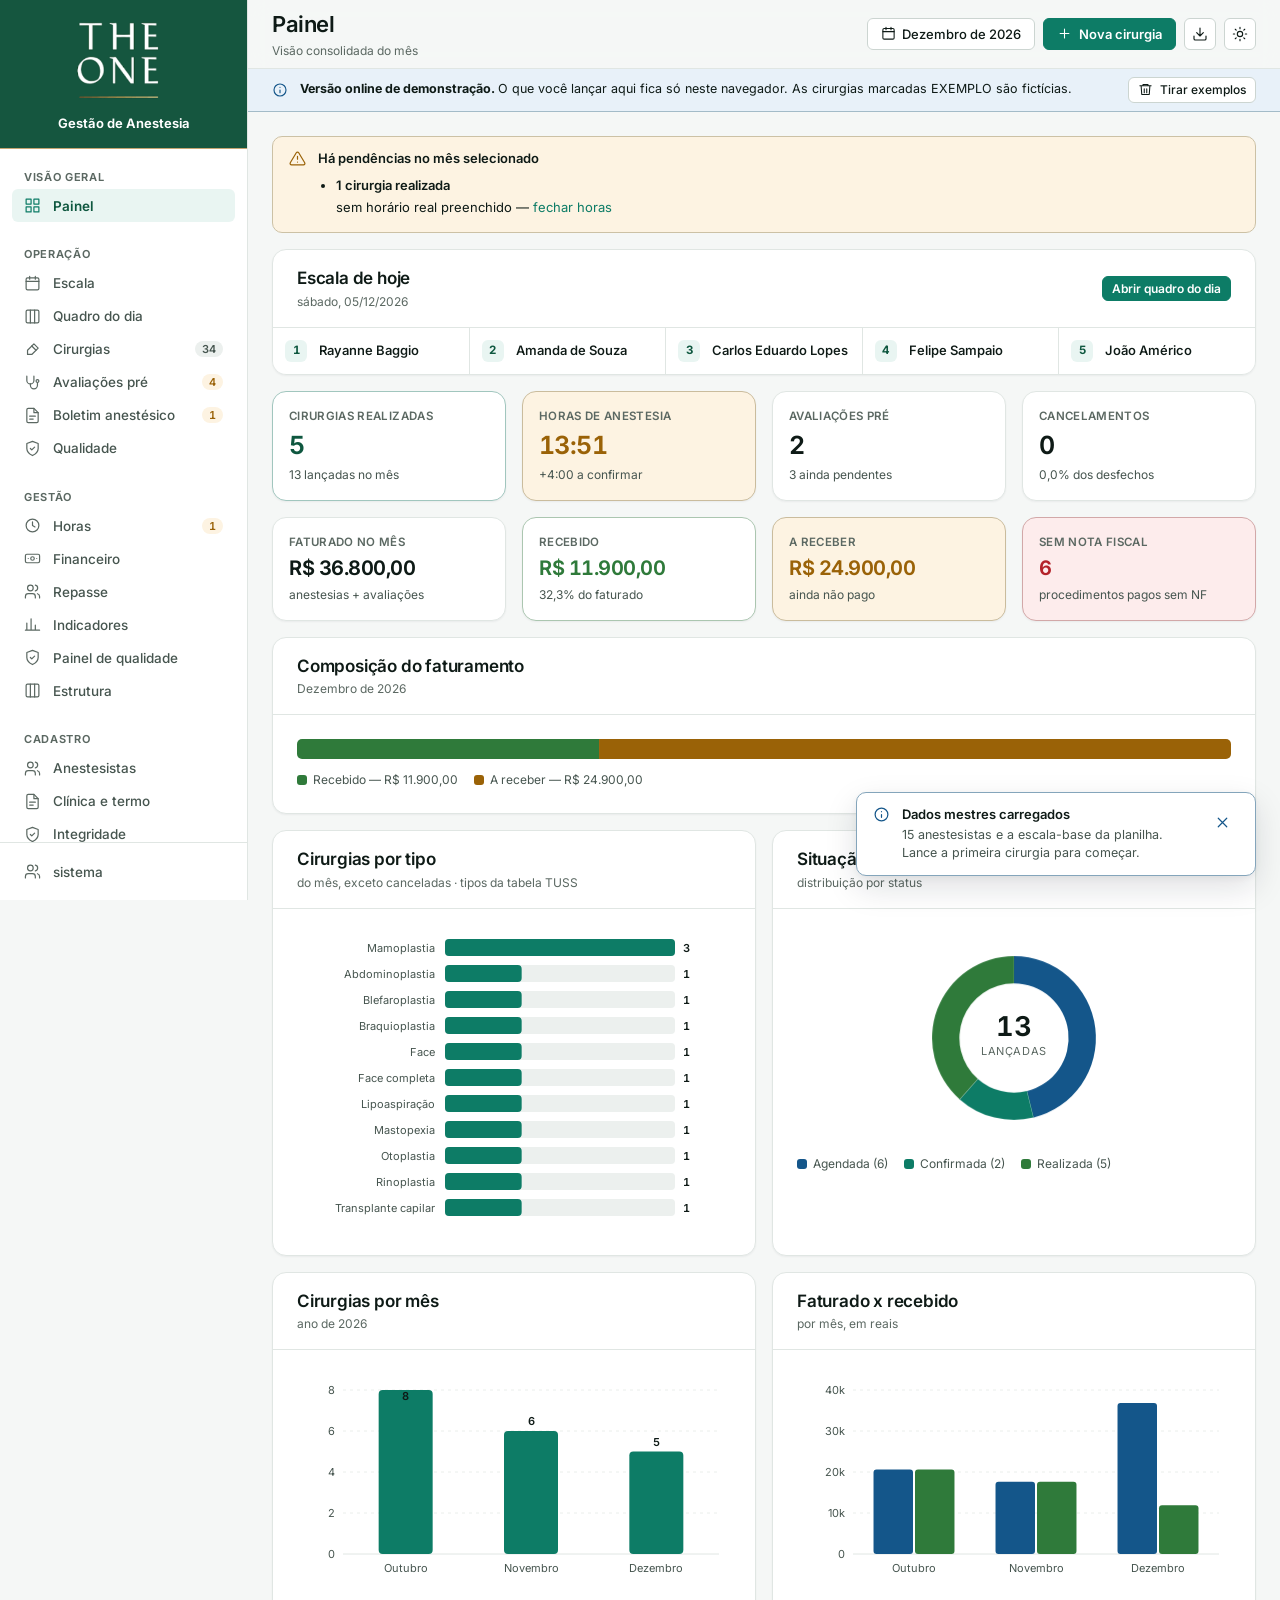
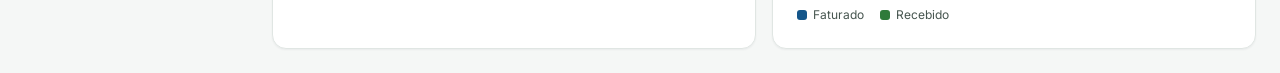
==== index.html @ fd3aeb2e "Sistema de Gestão e Escala de Anestesia Escala e rodízio, cirurgias, avaliações pré-anestésicas, bol" ====
<!DOCTYPE html>
<html lang="pt-BR">
<head>
<meta charset="utf-8">
<meta name="viewport" content="width=device-width, initial-scale=1">
</head>
<body>
<title>Gestão de Anestesia</title>
<meta name="description" content="Escala, cirurgias, avaliações pré-anestésicas e produção do grupo de anestesistas.">
<meta name="referrer" content="no-referrer">
<link rel="icon" href="[data-uri]">
<style>
/* ==========================================================================
   Sistema de Gestão e Escala de Anestesia — folha de estilo única
   --------------------------------------------------------------------------
   Organização:
     1. Tokens (cores, espaço, tipografia) — claro e escuro
     2. Reset e base
     3. Layout (casca, barra lateral, topo, conteúdo)
     4. Componentes (botão, campo, cartão, tabela, selo, modal, aviso)
     5. Blocos de tela (KPI, gráficos, escala, pendências)
     6. Utilitários e responsivo
   ========================================================================== */

/* ============================== 0. FONTE =============================== */

/* Inter variável (OFL), só o subconjunto latino: acentos do português cabem.
   Hospedada em public/fonts para funcionar offline, como o resto do sistema. */
@font-face {
  font-family: "Inter";
  src: url([data-uri]) format("woff2");
  font-weight: 100 900;
  font-style: normal;
  font-display: swap;
  unicode-range: U+0000-00FF, U+0131, U+0152-0153, U+02BB-02BC, U+02C6, U+02DA, U+02DC,
    U+2000-206F, U+2074, U+20AC, U+2122, U+2191, U+2193, U+2212, U+2215, U+FEFF, U+FFFD;
}
/* Reserva com as métricas da Inter: a troca de fonte não desloca o layout. */
@font-face {
  font-family: "Inter Reserva";
  src: local("Arial");
  size-adjust: 107.4%;
  ascent-override: 90.2%;
  descent-override: 22.5%;
  line-gap-override: 0%;
}

/* ============================== 1. TOKENS ============================== */

:root {
  /* Superfícies */
  --fundo:            #f5f7f6;
  --fundo-alt:        #ecf0ee;
  --superficie:       #ffffff;
  --superficie-2:     #f9fbfa;
  --superficie-alta:  #ffffff;

  /* Traços */
  --borda:            #e0e6e3;
  --borda-forte:      #ccd5d1;

  /* Texto */
  --texto:            #0e1a16;
  --texto-medio:      #46554f;
  --texto-suave:      #5b6862; /* AA (4.5:1+) contra fundo, superfície e selo — #79838f ficava em 3.4–3.9:1 */

  /* Acento — esmeralda do THE ONE (#0d7c66), com o verde-hospital (#15563f) e o ouro
     (#c4a572) reservados à marca. Neutros levemente esverdeados. */
  --acento:           #0d7c66;
  --acento-forte:     #0e573f;
  --acento-suave:     #e9f5f2;
  --acento-contraste: #ffffff;

  /* Marca: só assinatura da instituição, nunca ação nem estado */
  --marca:            #15563f;
  --marca-fundo:      #15563f;
  --ouro:             #c4a572;

  /* Borda de campo: 3:1 contra a superfície (WCAG 1.4.11) */
  --borda-campo:      #7d8b85;

  /* Semânticos */
  --ok:               #2f7a3a;
  --ok-suave:         #e6f4e8;
  --alerta:           #9a6207;
  --alerta-suave:     #fdf3e2;
  --perigo:           #b4232a;
  --perigo-suave:     #fdecec;
  --info:             #14568a;
  --info-suave:       #e8f1f9;
  --neutro:           #566560;
  --neutro-suave:     #ecf0ee;

  /* Série de gráficos — ordem de uso */
  --s1: #0d7c66;  --s2: #14568a;  --s3: #9a6207;  --s4: #7a3d8f;
  --s5: #2f7a3a;  --s6: #b4232a;  --s7: #2b6ca3;  --s8: #866118;

  /* Véu atrás de modal e gaveta */
  --veu:              rgba(10, 14, 19, .5);

  /* Papel de assinatura: fixo nos dois temas, é o suporte da tinta */
  --papel:            #ffffff;
  --papel-traco:      #9aa6b2;
  --papel-texto:      #6b7682;
  --papel-tinta:      #0b2a59;   /* a tinta da assinatura (a mesma do quadro de assinar) */

  /* Escala de texto compacto (rótulos, tabelas, notas) */
  --t-1: 11.5px;  --t-2: 12px;  --t-3: 12.5px;  --t-4: 13px;

  /* Espaço */
  --e1: 4px;  --e2: 8px;  --e3: 12px;  --e4: 16px;
  --e5: 24px; --e6: 32px; --e7: 48px;

  /* Raio */
  --r1: 6px;  --r2: 10px;  --r3: 14px;  --r4: 20px;

  /* Elevação — discreta; a hierarquia vem do traço, não da sombra */
  --sombra-1: 0 1px 2px rgba(16, 24, 40, .05);
  --sombra-2: 0 2px 8px rgba(16, 24, 40, .07), 0 1px 2px rgba(16, 24, 40, .04);
  --sombra-3: 0 12px 32px rgba(16, 24, 40, .13), 0 2px 8px rgba(16, 24, 40, .06);

  /* Tipografia */
  --fonte: "Inter", "Inter Reserva", "Segoe UI Variable", "Segoe UI", system-ui, -apple-system, sans-serif;
  --fonte-num: "Inter", "Inter Reserva", "Segoe UI", system-ui, sans-serif;

  --lateral: 248px;
  --topo: 60px;

  /* Movimento — um só ritmo para o sistema inteiro.
     Saída sempre mais rápida que entrada (some tem de sumir na hora). */
  --dur-micro: 100ms;   /* feedback de toque/clique */
  --dur-rapido: 160ms;  /* saída de modal, torrada, hover */
  --dur-base: 220ms;    /* entrada padrão de cartão, linha, gráfico */
  --dur-lento: 480ms;   /* contagem de número, sequência mais longa */
  --facil-sai: cubic-bezier(.4, 0, 1, 1);     /* acelera pra sair — direto ao ponto */
  --facil-entra: cubic-bezier(.16, 1, .3, 1); /* desacelera chegando — sem solavanco */
}

/* Escuro: pelo sistema operacional, salvo escolha explícita de claro — a do
   próprio sistema (data-tema) ou a de quem hospeda a página (data-theme). */
@media (prefers-color-scheme: dark) {
  :root:not([data-tema="claro"]):not([data-theme="light"]) {
    color-scheme: dark;
    --fundo:            #0a0f0e;
    --fundo-alt:        #0e1513;
    --superficie:       #111a17;
    --superficie-2:     #0e1613;
    --superficie-alta:  #17221e;

    --borda:            #22322d;
    --borda-forte:      #324540;

    --texto:            #e6eeea;
    --texto-medio:      #a5b5ae;
    --texto-suave:      #7a8b84;

    --acento:           #34b394;
    --acento-forte:     #4cc9ad;
    --acento-suave:     #0f2a24;
    --acento-contraste: #04201a;
    --marca:            #8fd3bf;
    --marca-fundo:      #15563f;
    --borda-campo:      #5d6f68;

    --ok:               #5cb86a;   --ok-suave:     #0f2414;
    --alerta:           #d69b3c;   --alerta-suave: #261c0b;
    --perigo:           #e8656c;   --perigo-suave: #2a1214;
    --info:             #5aa3de;   --info-suave:   #0d1e2c;
    --neutro:           #8fa09a;   --neutro-suave: #17211d;

    --s1: #34b394;  --s2: #5aa3de;  --s3: #d69b3c;  --s4: #b183cc;
    --s5: #5cb86a;  --s6: #e8656c;  --s7: #7cb8e8;  --s8: #c2a24e;

    --sombra-1: 0 1px 2px rgba(0, 0, 0, .3);
    --sombra-2: 0 2px 8px rgba(0, 0, 0, .35), 0 1px 2px rgba(0, 0, 0, .25);
    --sombra-3: 0 14px 36px rgba(0, 0, 0, .5), 0 2px 8px rgba(0, 0, 0, .3);
  }
}

:root[data-tema="escuro"],
:root[data-theme="dark"]:not([data-tema="claro"]) {
  color-scheme: dark;
  --fundo:            #0a0f0e;
  --fundo-alt:        #0e1513;
  --superficie:       #111a17;
  --superficie-2:     #0e1613;
  --superficie-alta:  #17221e;

  --borda:            #22322d;
  --borda-forte:      #324540;

  --texto:            #e6eeea;
  --texto-medio:      #a5b5ae;
  --texto-suave:      #7a8b84;

  --acento:           #34b394;
  --acento-forte:     #4cc9ad;
  --acento-suave:     #0f2a24;
  --acento-contraste: #04201a;
  --marca:            #8fd3bf;
    --marca-fundo:      #15563f;
  --borda-campo:      #5d6f68;

  --ok:               #5cb86a;   --ok-suave:     #0f2414;
  --alerta:           #d69b3c;   --alerta-suave: #261c0b;
  --perigo:           #e8656c;   --perigo-suave: #2a1214;
  --info:             #5aa3de;   --info-suave:   #0d1e2c;
  --neutro:           #8fa09a;   --neutro-suave: #17211d;

  --s1: #34b394;  --s2: #5aa3de;  --s3: #d69b3c;  --s4: #b183cc;
  --s5: #5cb86a;  --s6: #e8656c;  --s7: #7cb8e8;  --s8: #c2a24e;

  --sombra-1: 0 1px 2px rgba(0, 0, 0, .3);
  --sombra-2: 0 2px 8px rgba(0, 0, 0, .35), 0 1px 2px rgba(0, 0, 0, .25);
  --sombra-3: 0 14px 36px rgba(0, 0, 0, .5), 0 2px 8px rgba(0, 0, 0, .3);
}

/* ============================ 2. RESET E BASE ========================== */

*, *::before, *::after { box-sizing: border-box; }

html { -webkit-text-size-adjust: 100%; }

body {
  margin: 0;
  background: var(--fundo);
  color: var(--texto);
  font-family: var(--fonte);
  font-size: 14px;
  line-height: 1.5;
  -webkit-font-smoothing: antialiased;
  text-rendering: optimizeLegibility;
  font-optical-sizing: auto;
}

h1, h2, h3, h4 { margin: 0; font-weight: 600; letter-spacing: -.012em; }
h1 { font-size: 22px; letter-spacing: -.018em; text-wrap: balance; }
h2 { font-size: 17px; text-wrap: balance; }
h3 { font-size: 15px; }
h4 { font-size: var(--t-4); }

p { margin: 0 0 var(--e3); text-wrap: pretty; }
a { color: var(--acento); text-decoration: none; }
a:hover { text-decoration: underline; }

img, svg { max-width: 100%; }

/* Números sempre alinhados: dado financeiro em coluna tem de bater o olho */
.num, td.num, th.num, .kpi-valor, .tabela td.num {
  font-variant-numeric: tabular-nums;
  font-feature-settings: "tnum" 1;
}

::selection { background: var(--acento-suave); color: var(--texto); }

:focus-visible {
  outline: 2px solid var(--acento);
  outline-offset: 2px;
  border-radius: var(--r1);
}

/* Barra de rolagem discreta */
* { scrollbar-width: thin; scrollbar-color: var(--borda-forte) transparent; }
*::-webkit-scrollbar { width: 10px; height: 10px; }
*::-webkit-scrollbar-track { background: transparent; }
*::-webkit-scrollbar-thumb {
  background: var(--borda-forte); border-radius: 6px;
  border: 3px solid transparent; background-clip: content-box;
}
*::-webkit-scrollbar-thumb:hover { background: var(--texto-suave); background-clip: content-box; }

/* ============================== 3. LAYOUT ============================== */

.casca { display: flex; min-height: 100vh; }

/* ---- Barra lateral ---- */
.lateral {
  width: var(--lateral);
  flex: 0 0 var(--lateral);
  background: var(--superficie);
  border-right: 1px solid var(--borda);
  display: flex; flex-direction: column;
  position: sticky; top: 0; height: 100vh;
  z-index: 30;
}

/* O topo da barra lateral é um bloco só, todo no verde-hospital (#15563f, o
   mesmo do fundo do logotipo, então não há emenda): logo e nome do sistema,
   com o fio dourado embaixo. */
.marca {
  background: var(--marca-fundo);
  border-bottom: 1px solid var(--ouro);
}
.marca-bloco {
  background: var(--marca-fundo);
  display: grid; place-items: center;
  padding: var(--e3) var(--e4);
}
.marca .marca-bloco { padding-bottom: var(--e2); }
.marca-logo { display: block; height: 96px; width: auto; }
.marca-texto { min-width: 0; padding: 0 var(--e5) var(--e4); text-align: center; }
.marca-titulo {
  color: #ffffff;
  font-size: var(--t-4); font-weight: 650; line-height: 1.2;
  white-space: nowrap; overflow: hidden; text-overflow: ellipsis;
}

.nav { flex: 1; overflow-y: auto; padding: var(--e3) var(--e3) var(--e5); }
.nav-grupo { margin-top: var(--e4); }
.nav-grupo:first-child { margin-top: 0; }
.nav-rotulo {
  font-size: 11px; font-weight: 650; letter-spacing: .06em;
  text-transform: uppercase; color: var(--texto-suave);
  padding: var(--e2) var(--e3) var(--e1);
}

.nav-item {
  display: flex; align-items: center; gap: var(--e3);
  padding: 8px var(--e3);
  border-radius: var(--r1);
  color: var(--texto-medio);
  font-size: 13.5px; font-weight: 500;
  cursor: pointer; border: 0; background: none; width: 100%;
  text-align: left; font-family: inherit;
  transition: background var(--dur-rapido), color var(--dur-rapido);
}
.nav-item:hover { background: var(--fundo-alt); color: var(--texto); }
.nav-item[aria-current="page"] {
  background: var(--acento-suave); color: var(--acento-forte); font-weight: 600;
}
.nav-item[aria-current="page"] .nav-icone { color: var(--acento); }
.nav-icone { width: 17px; height: 17px; flex: 0 0 17px; color: var(--texto-suave); transition: color var(--dur-rapido), transform var(--dur-rapido) var(--facil-entra); }
.nav-item:hover .nav-icone { color: var(--texto-medio); }
.nav-conta {
  margin-left: auto;
  font-size: 11px; font-variant-numeric: tabular-nums;
  background: var(--neutro-suave); color: var(--texto-medio);
  padding: 1px 7px; border-radius: 999px; font-weight: 600;
}
.nav-item[aria-current="page"] .nav-conta { background: var(--superficie); color: var(--acento-forte); }
.nav-conta.destaque { background: var(--alerta-suave); color: var(--alerta); }

.lateral-pe { border-top: 1px solid var(--borda); padding: var(--e3); }

/* ---- Área principal ---- */
.principal { flex: 1; min-width: 0; display: flex; flex-direction: column; }

.topo {
  position: sticky; top: env(safe-area-inset-top, 0px); z-index: 20;   /* abaixo do entalhe do celular */
  min-height: var(--topo);
  display: flex; align-items: center; gap: var(--e4);
  padding: var(--e2) var(--e5);
  background: color-mix(in srgb, var(--fundo) 88%, transparent);
  backdrop-filter: saturate(150%) blur(10px);
  border-bottom: 1px solid var(--borda);
}
@supports not (backdrop-filter: blur(1px)) { .topo { background: var(--fundo); } }

.topo-titulo { min-width: 0; flex: 1; }
.topo-titulo h1 { white-space: nowrap; overflow: hidden; text-overflow: ellipsis; }
.topo-titulo .sub { font-size: var(--t-2); color: var(--texto-suave); margin-top: 1px; }

.topo-acoes { display: flex; align-items: center; gap: var(--e2); flex-wrap: wrap; }

.conteudo { padding: var(--e5); max-width: 1500px; width: 100%; }
.vista { display: none; }
.vista.ativa { display: block; }
/* Sem View Transitions, a troca de tela ainda ganha uma entrada curta. Redesenho
   por edição ou busca não anima: só a troca de tela. */
.vista.entrando { animation: surgir var(--dur-base) var(--facil-entra); }

@keyframes surgir { from { opacity: 0; transform: translateY(6px); } to { opacity: 1; transform: none; } }

/* Continuidade entre telas (View Transitions). Só o conteúdo troca; barra
   lateral e topo ficam parados. Sem suporte ou com movimento reduzido, o JS
   nem inicia a transição. */
.conteudo { view-transition-name: conteudo; }
::view-transition-group(root), ::view-transition-old(root), ::view-transition-new(root) { animation: none; }
::view-transition-old(conteudo) { animation: vt-sai var(--dur-rapido) var(--facil-sai) both; }
::view-transition-new(conteudo) { animation: vt-entra var(--dur-base) var(--facil-entra) both; }
@keyframes vt-sai { to { opacity: 0; } }
@keyframes vt-entra { from { opacity: 0; transform: translateY(6px); } }

/* Desliga toda animação/transição do sistema de uma vez só — mantém a
   duração em vez de zerá-la porque JS que espera "animationend"/
   "transitionend" (fechar modal, torrada) precisa que o evento dispare. */
@media (prefers-reduced-motion: reduce) {
  *, *::before, *::after {
    animation-duration: .001ms !important;
    animation-iteration-count: 1 !important;
    transition-duration: .001ms !important;
    scroll-behavior: auto !important;
  }
}

/* =========================== 4. COMPONENTES ============================ */

/* ---- Botões ---- */
.btn {
  display: inline-flex; align-items: center; justify-content: center; gap: 7px;
  padding: 7px 13px;
  border-radius: var(--r1);
  border: 1px solid var(--borda-forte);
  background: var(--superficie);
  color: var(--texto);
  font: 500 13px/1.3 var(--fonte);
  cursor: pointer; white-space: nowrap;
  transition: background var(--dur-micro), border-color var(--dur-micro),
    transform var(--dur-micro) var(--facil-sai), box-shadow var(--dur-micro);
}
.btn:hover { background: var(--fundo-alt); border-color: var(--texto-suave); }
.btn:active { transform: scale(.97); transition-duration: 60ms; }
.btn:disabled { opacity: .5; cursor: not-allowed; }
.btn:disabled:active { transform: none; }
.btn svg { width: 15px; height: 15px; }

.btn-primario {
  background: var(--acento); border-color: var(--acento); color: var(--acento-contraste);
  font-weight: 600;
}
.btn-primario:hover {
  background: var(--acento-forte); border-color: var(--acento-forte);
}

.btn-perigo { color: var(--perigo); border-color: color-mix(in srgb, var(--perigo) 35%, var(--borda)); }
.btn-perigo:hover { background: var(--perigo-suave); border-color: var(--perigo); }

.btn-plano { border-color: transparent; background: none; color: var(--texto-medio); }
.btn-plano:hover { background: var(--fundo-alt); border-color: transparent; color: var(--texto); }

.btn-pq { padding: 4px 9px; font-size: var(--t-2); }
.btn-icone { padding: 7px; }
.btn-icone svg { width: 16px; height: 16px; }

/* ---- Campos ---- */
.campo { display: flex; flex-direction: column; gap: 5px; min-width: 0; }
.campo > label {
  font-size: var(--t-2); font-weight: 550; color: var(--texto-medio);
  display: flex; align-items: center; gap: 5px;
}
.campo .obrigatorio { color: var(--perigo); }
.campo .dica { font-size: var(--t-1); color: var(--texto-suave); }

.entrada, select.entrada, textarea.entrada {
  width: 100%;
  padding: 7px 10px;
  border: 1px solid var(--borda-campo);
  border-radius: var(--r1);
  background: var(--superficie);
  color: var(--texto);
  font: 400 13.5px/1.4 var(--fonte);
  transition: border-color .12s, box-shadow .12s;
  min-width: 0;
  text-overflow: ellipsis;   /* dica longa em campo estreito termina em "…", não cortada no meio da letra */
}
.entrada::placeholder { color: var(--texto-suave); }
.entrada:hover { border-color: var(--texto-medio); }
.entrada:focus {
  outline: none;
  border-color: var(--acento);
  box-shadow: 0 0 0 3px var(--acento-suave);
}
.entrada:disabled, .entrada[readonly] {
  background: var(--fundo-alt); color: var(--texto-medio); cursor: not-allowed;
}
textarea.entrada { resize: vertical; min-height: 64px; }

select.entrada {
  appearance: none;
  padding-right: 30px;
  background-image: url("data:image/svg+xml;charset=utf-8,%3Csvg xmlns='http://www.w3.org/2000/svg' viewBox='0 0 16 16' fill='none' stroke='%2379838f' stroke-width='1.6' stroke-linecap='round'%3E%3Cpath d='M4 6.5l4 3.5 4-3.5'/%3E%3C/svg%3E");
  background-repeat: no-repeat;
  background-position: right 9px center;
  background-size: 15px;
}

.campo.invalido .entrada { border-color: var(--perigo); }
.campo.invalido .entrada:focus { box-shadow: 0 0 0 3px var(--perigo-suave); }
.campo-erro { font-size: var(--t-1); color: var(--perigo); font-weight: 500; }

/* Campo calculado — a planilha pinta de verde; aqui o traço tracejado e o
   cadeado dizem "não digite aqui" sem precisar de legenda */
.entrada.calculado {
  background: var(--acento-suave);
  border-style: dashed;
  border-color: color-mix(in srgb, var(--acento) 35%, var(--borda));
  color: var(--texto-medio);
  font-weight: 500;
}

.campo-grupo { display: grid; grid-template-columns: repeat(2, minmax(0, 1fr)); gap: var(--e3); }
.campo-grupo-3 { display: grid; grid-template-columns: repeat(3, minmax(0, 1fr)); gap: var(--e3); }
.campo-largo { grid-column: 1 / -1; }

.busca { position: relative; }
.busca .entrada { padding-left: 32px; }
.busca svg {
  position: absolute; left: 10px; top: 50%; transform: translateY(-50%);
  width: 15px; height: 15px; color: var(--texto-suave); pointer-events: none;
}

/* ---- Cartões ---- */
.cartao {
  background: var(--superficie);
  border: 1px solid var(--borda);
  border-radius: var(--r3);
  box-shadow: var(--sombra-1);
  overflow: hidden;
}
.cartao + .cartao, .cartao + .grade, .grade + .cartao { margin-top: var(--e4); }

.cartao-topo {
  display: flex; align-items: center; gap: var(--e3);
  padding: var(--e4) var(--e5);
  border-bottom: 1px solid var(--borda);
}
.cartao-topo h2, .cartao-topo h3 { flex: 1; min-width: 0; }
.cartao-topo .sub { font-size: var(--t-2); color: var(--texto-suave); font-weight: 400; margin-top: 1px; }
.cartao-corpo { padding: var(--e5); }
.cartao-corpo.compacto { padding: var(--e4); }
.cartao-corpo.rente { padding: 0; }
.cartao-pe {
  padding: var(--e3) var(--e5);
  border-top: 1px solid var(--borda);
  background: var(--superficie-2);
  font-size: var(--t-2); color: var(--texto-medio);
  display: flex; align-items: center; gap: var(--e3); flex-wrap: wrap;
}

/* Dentro de pilha e grade quem espaça é o gap: a margem de irmão acima
   somava com ele (32px entre blocos) e, na grade, descia só o 2º cartão. */
.pilha > .cartao, .pilha > .grade, .grade > .cartao { margin-top: 0; }

.grade { display: grid; gap: var(--e4); }
.grade-2 { grid-template-columns: repeat(auto-fit, minmax(320px, 1fr)); }
.grade-3 { grid-template-columns: repeat(auto-fit, minmax(260px, 1fr)); }
.grade-4 { grid-template-columns: repeat(4, minmax(0, 1fr)); }
@media (max-width: 1180px) { .grade-4 { grid-template-columns: repeat(2, minmax(0, 1fr)); } }

/* ---- Tabelas ---- */
.tabela-envolve { overflow-x: auto; -webkit-overflow-scrolling: touch; }

.tabela { width: 100%; border-collapse: collapse; font-size: var(--t-4); }
.tabela th, .tabela td {
  padding: 9px var(--e3);
  text-align: left;
  border-bottom: 1px solid var(--borda);
  white-space: nowrap;
}
.tabela th {
  position: sticky; top: 0; z-index: 2;
  background: var(--superficie-2);
  font-size: 11px; font-weight: 650;
  letter-spacing: .04em; text-transform: uppercase;
  color: var(--texto-medio);
  border-bottom: 1px solid var(--borda-forte);
}
.tabela th.num, .tabela td.num { text-align: right; }
.tabela tbody tr {
  transition: background .1s;
  animation: linha-entra var(--dur-base) var(--facil-entra) both;
}
.tabela tbody tr:hover { background: var(--superficie-2); }
@keyframes linha-entra { from { opacity: 0; } to { opacity: 1; } }
.tabela tbody tr:last-child td { border-bottom: 0; }
.tabela tbody tr.selecionavel { cursor: pointer; }
.tabela td.envolve { white-space: normal; min-width: 180px; }
.tabela .acoes { text-align: right; }
.tabela .acoes .btn { opacity: .55; transition: opacity .12s; }
.tabela tr:hover .acoes .btn { opacity: 1; }
/* Sem hover (toque), a ação não pode ficar meio-apagada pra sempre. */
@media (hover: none) {
  .tabela .acoes .btn { opacity: 1; }
}

.tabela tfoot td {
  background: var(--superficie-2);
  font-weight: 650;
  border-top: 1px solid var(--borda-forte);
  border-bottom: 0;
}

.tabela .destaque-linha { background: var(--alerta-suave); }
.tabela .destaque-linha:hover { background: color-mix(in srgb, var(--alerta-suave) 80%, var(--texto)); }

.celula-principal { font-weight: 550; color: var(--texto); }
.celula-apoio { font-size: var(--t-1); color: var(--texto-suave); }
.mono {
  font-family: ui-monospace, SFMono-Regular, "SF Mono", Menlo, monospace;
  font-size: var(--t-2);
}

/* ---- Selos ---- */
.selo {
  display: inline-flex; align-items: center; gap: 4px;
  padding: 2px 8px; border-radius: 999px;
  font-size: var(--t-1); font-weight: 600; white-space: nowrap;
  background: var(--neutro-suave); color: var(--neutro);
}
.selo::before {
  content: ""; width: 5px; height: 5px; border-radius: 50%;
  background: currentColor; flex: 0 0 5px;
}
.selo.sem-ponto::before { display: none; }

.selo-agendada   { background: var(--info-suave);   color: var(--info); }
.selo-confirmada { background: var(--acento-suave); color: var(--acento-forte); }
.selo-realizada  { background: var(--ok-suave);     color: var(--ok); }
.selo-cancelada  { background: var(--perigo-suave); color: var(--perigo); }
.selo-remarcada  { background: var(--alerta-suave); color: var(--alerta); }
.selo-pendente   { background: var(--alerta-suave); color: var(--alerta); }
.selo-na         { background: var(--neutro-suave); color: var(--texto-suave); }
.selo-ok         { background: var(--ok-suave);     color: var(--ok); }
.selo-info       { background: var(--info-suave);   color: var(--info); }

.selo-pos {
  background: var(--acento-suave); color: var(--acento-forte);
  font-variant-numeric: tabular-nums; min-width: 22px; justify-content: center;
  padding: 2px 6px;
}
.selo-pos::before { display: none; }
.selo-fora { background: var(--alerta-suave); color: var(--alerta); font-weight: 550; }
.selo-fora::before { display: none; }

/* ---- Modal ---- */
.modal-fundo {
  position: fixed; inset: 0; z-index: 100;
  background: var(--veu);
  display: grid; place-items: center;
  padding: var(--e4);
  animation: aparecer var(--dur-rapido) var(--facil-entra);
}
.modal-fundo[hidden] { display: none !important; }
.modal-fundo.saindo {
  animation: aparecer var(--dur-rapido) var(--facil-sai) reverse forwards;
  pointer-events: none;
}
@keyframes aparecer { from { opacity: 0; } to { opacity: 1; } }

.modal {
  background: var(--superficie-alta);
  border: 1px solid var(--borda);
  border-radius: var(--r4);
  box-shadow: var(--sombra-3);
  width: 100%; max-width: 760px;
  max-height: calc(100vh - 2 * var(--e4));
  display: flex; flex-direction: column;
  animation: subir var(--dur-base) var(--facil-entra);
}
.modal.estreito { max-width: 460px; }
.modal.largo { max-width: 1040px; }
.modal-fundo.saindo .modal {
  animation: subir var(--dur-rapido) var(--facil-sai) reverse forwards;
}
/* O JS põe transform-origin no ponto do gatilho: o modal cresce de onde se clicou. */
@keyframes subir { from { opacity: 0; transform: scale(.94); } to { opacity: 1; transform: none; } }

.modal-topo {
  display: flex; align-items: flex-start; gap: var(--e3);
  padding: var(--e5) var(--e5) var(--e4);
  border-bottom: 1px solid var(--borda);
}
.modal-topo h2 { flex: 1; min-width: 0; }
.modal-topo .sub { font-size: var(--t-3); color: var(--texto-suave); margin-top: 2px; font-weight: 400; }
.modal-corpo { padding: var(--e5); overflow-y: auto; flex: 1; }
.modal-pe {
  display: flex; align-items: center; gap: var(--e2);
  padding: var(--e4) var(--e5);
  border-top: 1px solid var(--borda);
  background: var(--superficie-2);
}
.modal-pe .espaco { flex: 1; }

.secao-form { margin-bottom: var(--e5); }
.secao-form:last-child { margin-bottom: 0; }
.secao-form > h4 {
  font-size: 11px; font-weight: 650; letter-spacing: .07em; text-transform: uppercase;
  color: var(--texto-suave);
  padding-bottom: var(--e2); margin-bottom: var(--e3);
  border-bottom: 1px solid var(--borda);
}

/* ---- Avisos em linha ---- */
.aviso {
  display: flex; gap: var(--e3);
  padding: var(--e3) var(--e4);
  border-radius: var(--r2);
  border: 1px solid var(--borda);
  background: var(--superficie-2);
  font-size: var(--t-4);
  margin-bottom: var(--e4);
}
.aviso:last-child { margin-bottom: 0; }
.aviso svg { width: 17px; height: 17px; flex: 0 0 17px; margin-top: 1px; }
.aviso-corpo { min-width: 0; flex: 1; }
.aviso-corpo strong { display: block; margin-bottom: 2px; font-weight: 600; }
.aviso ul { margin: var(--e2) 0 0; padding-left: 18px; }
.aviso li { margin-bottom: 3px; }

.aviso-atencao { background: var(--alerta-suave); border-color: color-mix(in srgb, var(--alerta) 28%, var(--borda)); }
.aviso-atencao svg { color: var(--alerta); }
.aviso-erro { background: var(--perigo-suave); border-color: color-mix(in srgb, var(--perigo) 28%, var(--borda)); }
.aviso-erro svg { color: var(--perigo); }
.aviso-ok { background: var(--ok-suave); border-color: color-mix(in srgb, var(--ok) 28%, var(--borda)); }
.aviso-ok svg { color: var(--ok); }
.aviso-info { background: var(--info-suave); border-color: color-mix(in srgb, var(--info) 28%, var(--borda)); }
.aviso-info svg { color: var(--info); }

/* ---- Torradas ---- */
.torradas {
  position: fixed; bottom: var(--e5); right: var(--e5); z-index: 200;
  display: flex; flex-direction: column; gap: var(--e2);
  max-width: 400px; pointer-events: none;
}
.torrada {
  display: flex; gap: var(--e3); align-items: flex-start;
  padding: var(--e3) var(--e4);
  background: var(--superficie-alta);
  border: 1px solid var(--borda);
  border-radius: var(--r2);
  box-shadow: var(--sombra-3);
  font-size: var(--t-4);
  pointer-events: auto;
  animation: entrar-dir var(--dur-base) var(--facil-entra);
}
@keyframes entrar-dir { from { opacity: 0; transform: translateX(16px) scale(.97); } to { opacity: 1; transform: none; } }
.torrada.saindo { animation: sair-dir var(--dur-rapido) var(--facil-sai) forwards; }
@keyframes sair-dir { to { opacity: 0; transform: translateX(16px); } }

.torrada svg { width: 17px; height: 17px; flex: 0 0 17px; margin-top: 1px; }
.torrada-corpo { flex: 1; min-width: 0; }
.torrada-corpo strong { display: block; font-weight: 600; margin-bottom: 1px; }
.torrada-corpo .detalhe { color: var(--texto-medio); font-size: var(--t-3); }
.torrada-ok { border-color: color-mix(in srgb, var(--ok) 45%, var(--borda)); }
.torrada-ok svg { color: var(--ok); }
.torrada-erro { border-color: color-mix(in srgb, var(--perigo) 45%, var(--borda)); }
.torrada-erro svg { color: var(--perigo); }
.torrada-atencao { border-color: color-mix(in srgb, var(--alerta) 45%, var(--borda)); }
.torrada-atencao svg { color: var(--alerta); }
.torrada-info { border-color: color-mix(in srgb, var(--info) 45%, var(--borda)); }
.torrada-info svg { color: var(--info); }

/* ---- O visto ---------------------------------------------------------------
   O único gesto de comemoração: o traço de conferido numa ficha de papel.
   Sem animação ele é só um ícone. Animado, o aro fecha e o traço vem depois,
   uma vez. O estado inicial mora no keyframe (`both`), não na regra: com
   movimento reduzido o desenho aparece completo em vez de sumir. O intervalo
   do traço é 2 (1 2) para o cap redondo não deixar um ponto no fim do caminho. */
.visto { width: 17px; height: 17px; flex: 0 0 17px; fill: none; stroke: currentColor; stroke-width: 1.8; stroke-linecap: round; stroke-linejoin: round; }
.visto circle { opacity: .4; }
.visto circle, .visto path { stroke-dasharray: 1 2; }
.visto-anima circle { animation: desenhar 420ms var(--facil-entra) both; }
.visto-anima path { animation: desenhar 300ms var(--facil-entra) 280ms both; }
@keyframes desenhar { from { stroke-dashoffset: 1; } to { stroke-dashoffset: 0; } }

.torrada-marco { border-color: color-mix(in srgb, var(--ok) 55%, var(--borda)); }
.torrada-marco .visto { width: 20px; height: 20px; flex-basis: 20px; margin-top: 0; }
.torrada-marco strong { font-size: 14px; }

/* ---- Vazio ---- */
.vazio { padding: var(--e7) var(--e5); text-align: center; color: var(--texto-suave); }
.vazio svg { width: 40px; height: 40px; opacity: .4; margin-bottom: var(--e3); }
.vazio h3 { color: var(--texto-medio); margin-bottom: var(--e2); }
.vazio p { max-width: 380px; margin: 0 auto var(--e4); font-size: var(--t-4); }

/* ---- Abas internas ---- */
.abas {
  display: flex; gap: 2px;
  border-bottom: 1px solid var(--borda);
  margin-bottom: var(--e5);
  overflow-x: auto;
}
.aba {
  padding: 8px var(--e4);
  border: 0; background: none;
  font: 550 13px/1.3 var(--fonte);
  color: var(--texto-medio); cursor: pointer;
  border-bottom: 2px solid transparent;
  white-space: nowrap;
  transition: color .12s, border-color .12s;
}
.aba:hover { color: var(--texto); }
.aba[aria-selected="true"] { color: var(--acento-forte); border-bottom-color: var(--acento); }

/* ---- Segmentado ---- */
.segmentado {
  display: inline-flex; padding: 2px;
  background: var(--fundo-alt);
  border: 1px solid var(--borda);
  border-radius: var(--r1);
}
.segmentado button {
  padding: 4px 11px; border: 0; background: none;
  font: 550 12.5px/1.4 var(--fonte);
  color: var(--texto-medio); cursor: pointer;
  border-radius: 4px; white-space: nowrap;
}
.segmentado button[aria-pressed="true"] {
  background: var(--superficie); color: var(--texto);
  box-shadow: var(--sombra-1);
}

/* ========================== 5. BLOCOS DE TELA ========================== */

/* ---- KPI ---- */
.kpi {
  background: var(--superficie);
  border: 1px solid var(--borda);
  border-radius: var(--r3);
  padding: var(--e4);
  box-shadow: var(--sombra-1);
  display: flex; flex-direction: column; gap: 6px;
  min-width: 0;
}
.kpi-rotulo {
  font-size: var(--t-1); font-weight: 600; letter-spacing: .03em;
  text-transform: uppercase; color: var(--texto-suave);
  display: flex; align-items: center; gap: 5px;
}
.kpi-valor {
  font-size: 25px; font-weight: 650; letter-spacing: -.025em;
  line-height: 1.15; color: var(--texto);
}
.kpi-valor.pq { font-size: 20px; }
.kpi-nota { font-size: var(--t-2); color: var(--texto-medio); }
.kpi-nota .realce { font-weight: 600; color: var(--texto); }

.kpi.acento { border-color: color-mix(in srgb, var(--acento) 30%, var(--borda)); }
.kpi.acento .kpi-valor { color: var(--acento-forte); }
.kpi.alerta { border-color: color-mix(in srgb, var(--alerta) 32%, var(--borda)); background: var(--alerta-suave); }
.kpi.alerta .kpi-valor { color: var(--alerta); }
.kpi.perigo { border-color: color-mix(in srgb, var(--perigo) 32%, var(--borda)); background: var(--perigo-suave); }
.kpi.perigo .kpi-valor { color: var(--perigo); }
.kpi.ok { border-color: color-mix(in srgb, var(--ok) 30%, var(--borda)); }
.kpi.ok .kpi-valor { color: var(--ok); }

/* Entra em sequência — o olho lê os cartões na ordem, não tudo de uma vez. */
.grade-2 > .kpi, .grade-3 > .kpi, .grade-4 > .kpi {
  animation: kpi-entra var(--dur-lento) var(--facil-entra) both;
}
.grade-2 > .kpi:nth-child(2), .grade-3 > .kpi:nth-child(2), .grade-4 > .kpi:nth-child(2) { animation-delay: 45ms; }
.grade-2 > .kpi:nth-child(3), .grade-3 > .kpi:nth-child(3), .grade-4 > .kpi:nth-child(3) { animation-delay: 90ms; }
.grade-2 > .kpi:nth-child(4), .grade-3 > .kpi:nth-child(4), .grade-4 > .kpi:nth-child(4) { animation-delay: 135ms; }
.grade-2 > .kpi:nth-child(5), .grade-3 > .kpi:nth-child(5), .grade-4 > .kpi:nth-child(5) { animation-delay: 180ms; }
.grade-2 > .kpi:nth-child(6), .grade-3 > .kpi:nth-child(6), .grade-4 > .kpi:nth-child(6) { animation-delay: 225ms; }
@keyframes kpi-entra { from { opacity: 0; transform: translateY(8px); } to { opacity: 1; transform: none; } }

/* ---- Gráficos ---- */
.gfx { width: 100%; display: block; overflow: visible; }
.gfx text { font-family: var(--fonte); fill: var(--texto-medio); font-size: 11px; }
.gfx .eixo { stroke: var(--borda); stroke-width: 1; }
.gfx .malha { stroke: var(--borda); stroke-width: 1; stroke-dasharray: 3 4; opacity: .7; }
.gfx .rotulo-valor { fill: var(--texto); font-weight: 600; font-size: 11px; font-variant-numeric: tabular-nums; }
.gfx .barra { transition: opacity .12s; }
.gfx .barra:hover { opacity: .8; }
/* Redesenho por redimensionar: o gráfico só troca de largura, não nasce de novo. */
.gfx-caixa.sem-animacao .barra { animation: none; }

/* O dado nasce do eixo — não aparece pronto. Ângulo/tamanho ficam corretos
   desde o primeiro frame porque quem anima é só a escala, via transform. */
.barra { transform-box: fill-box; }
.barra-v {
  transform-origin: bottom;
  animation: barra-sobe var(--dur-lento) var(--facil-entra) both;
}
.barra-h {
  transform-origin: left;
  animation: barra-cresce var(--dur-lento) var(--facil-entra) both;
}
path.barra, circle.barra {
  transform-origin: center;
  animation: arco-surge var(--dur-lento) var(--facil-entra) both;
}
@keyframes barra-sobe { from { transform: scaleY(0); } to { transform: scaleY(1); } }
@keyframes barra-cresce { from { transform: scaleX(0); } to { transform: scaleX(1); } }
@keyframes arco-surge { from { opacity: 0; transform: scale(.85); } to { opacity: 1; transform: scale(1); } }

.legenda { display: flex; flex-wrap: wrap; gap: var(--e3) var(--e4); margin-top: var(--e3); }
.legenda-item { display: flex; align-items: center; gap: 6px; font-size: var(--t-2); color: var(--texto-medio); }
.legenda-cor { width: 10px; height: 10px; border-radius: 3px; flex: 0 0 10px; }

/* Barra proporcional dentro de célula de tabela */
.barra-celula { display: flex; align-items: center; gap: var(--e2); min-width: 140px; }
.barra-trilha {
  flex: 1; height: 6px; border-radius: 3px;
  background: var(--fundo-alt); overflow: hidden; min-width: 40px;
}
.barra-preenche {
  height: 100%; border-radius: 3px; background: var(--acento);
  transform-origin: left;
  animation: barra-cresce var(--dur-lento) var(--facil-entra) both;
}
.barra-valor { font-size: var(--t-2); font-variant-numeric: tabular-nums; color: var(--texto-medio); min-width: 34px; text-align: right; }

/* ---- Escala ---- */
.escala-grade { display: flex; flex-direction: column; gap: var(--e2); }

.escala-dia {
  border: 1px solid var(--borda);
  border-radius: var(--r2);
  background: var(--superficie);
  overflow: hidden;
}
.escala-dia.ajustado { border-color: color-mix(in srgb, var(--alerta) 35%, var(--borda)); }

.escala-cab {
  display: flex; align-items: center; gap: var(--e3);
  padding: var(--e2) var(--e4);
  background: var(--superficie-2);
  border-bottom: 1px solid var(--borda);
}
.escala-data { font-weight: 650; font-size: var(--t-4); font-variant-numeric: tabular-nums; }
.escala-dia-sem { font-size: 11px; color: var(--texto-suave); }
.escala-giro {
  margin-left: auto; font-size: 11px; color: var(--texto-suave);
  background: var(--neutro-suave); padding: 1px 8px; border-radius: 999px;
}

.escala-postos {
  display: grid;
  grid-template-columns: repeat(auto-fit, minmax(190px, 1fr));
  gap: 1px; background: var(--borda);
}
.posto {
  display: flex; align-items: center; gap: var(--e3);
  padding: var(--e3);
  background: var(--superficie);
  min-width: 0;
}
.posto:hover { background: var(--superficie-2); }
.posto.substituido { background: var(--alerta-suave); }
.posto.realce { background: var(--acento-suave); }
.posto.realce .posto-nome { color: var(--acento-forte); font-weight: 650; }
.escala-hoje-aviso { display: flex; align-items: center; gap: var(--e3); flex-wrap: wrap; padding: var(--e3) var(--e4); border-top: 1px solid var(--borda); background: var(--superficie-2); font-size: var(--t-4); color: var(--texto-medio); }
.escala-hoje-aviso .espaco { flex: 1; }
.escala-hoje .posto-num { background: var(--acento-suave); }
.posto-num {
  width: 22px; height: 22px; flex: 0 0 22px;
  border-radius: 6px; display: grid; place-items: center;
  background: var(--acento-suave); color: var(--acento-forte);
  font-size: var(--t-1); font-weight: 700; font-variant-numeric: tabular-nums;
}
.posto.substituido .posto-num { background: color-mix(in srgb, var(--alerta) 22%, transparent); color: var(--alerta); }
.posto-corpo { min-width: 0; flex: 1; }
.posto-nome {
  font-size: var(--t-4); font-weight: 550;
  white-space: nowrap; overflow: hidden; text-overflow: ellipsis;
}
.posto-meta {
  font-size: 11px; color: var(--texto-suave);
  white-space: nowrap; overflow: hidden; text-overflow: ellipsis;
}
.posto-meta s { color: var(--texto-suave); opacity: .8; }
/* O botão do posto flutua sobre a ponta do nome e só aparece no hover: oculto,
   ele ainda ocupava 30px e cortava "Carlos Eduardo L…" numa tela de 1440px. */
.posto { position: relative; }
.posto-btn {
  position: absolute; right: var(--e2); top: 0; bottom: 0; margin: auto 0; height: max-content;
  background: var(--superficie-2);
  opacity: 0; transition: opacity .12s;
}
.posto:hover .posto-btn, .posto:focus-within .posto-btn, .posto.substituido .posto-btn { opacity: 1; }
.posto.substituido .posto-btn { background: transparent; }
.posto.substituido .posto-corpo { padding-right: 34px; }
@media (hover: none) {
  .posto-btn { opacity: 1; background: transparent; }
  .posto:has(> .posto-btn) .posto-corpo { padding-right: 34px; }
}

/* ---- Quadro do dia ---- */
/* A grade é um grid de 2 linhas: cabeçalho e corpo. A altura do corpo e a
   altura de 1 hora vêm do JS em variáveis, para a régua de horas e os blocos
   nunca saírem de sincronia com a conta que posiciona cada bloco. */
.quadro-rolagem { overflow-x: auto; }
.quadro-grade {
  display: grid;
  grid-template-columns: 56px repeat(var(--quadro-cols), minmax(158px, 1fr));
  grid-template-rows: auto var(--quadro-altura);
  min-width: max-content;
}

.quadro-canto { border-right: 1px solid var(--borda); border-bottom: 1px solid var(--borda); }
.quadro-topo {
  padding: var(--e3);
  background: var(--superficie-2);
  border-right: 1px solid var(--borda);
  border-bottom: 1px solid var(--borda);
  min-width: 0;
}
.quadro-topo.fora { background: var(--alerta-suave); }
.quadro-nome {
  font-size: var(--t-4); font-weight: 600; min-width: 0;
  white-space: nowrap; overflow: hidden; text-overflow: ellipsis;
}
.quadro-carga { font-size: var(--t-1); color: var(--texto-medio); font-variant-numeric: tabular-nums; }
.quadro-resumo { font-size: var(--t-4); }

.quadro-horas { position: relative; border-right: 1px solid var(--borda); }
.quadro-hora {
  position: absolute; right: 7px; transform: translateY(-50%);
  font-size: 11px; color: var(--texto-suave); font-variant-numeric: tabular-nums;
}
/* Primeira e última hora ficam dentro da grade: centradas no traço, uma
   invadia o cabeçalho e a outra saía cortada pelo cartão. */
.quadro-hora:first-child { transform: translateY(2px); }
.quadro-hora:last-child { transform: translateY(calc(-100% - 2px)); }

.quadro-pista {
  position: relative;
  border-right: 1px solid var(--borda);
  background-image: repeating-linear-gradient(
    to bottom, var(--borda) 0 1px, transparent 1px var(--quadro-px-hora));
  transition: background-color var(--dur-rapido);
}
.quadro-pista.fora { background-color: color-mix(in srgb, var(--alerta-suave) 55%, transparent); }
.quadro-pista.alvo { background-color: var(--acento-suave); }

.quadro-livre {
  position: absolute; inset: 0; display: grid; place-items: center;
  font-size: var(--t-1); color: var(--texto-suave); pointer-events: none;
}
/* Fundo próprio: sem ele a linha da hora riscava o texto ao meio. */
.quadro-livre span { background: var(--superficie); padding: 1px var(--e2); border-radius: 999px; }

.quadro-bloco {
  position: absolute; left: 4px; right: 4px;
  padding: 4px 7px;
  border: 1px solid color-mix(in srgb, var(--acento) 38%, var(--borda));
  border-radius: var(--r1);
  background: var(--acento-suave);
  font-size: var(--t-1); line-height: 1.25;
  overflow: hidden; cursor: grab;
  transition: box-shadow var(--dur-micro), transform var(--dur-micro);
}
.quadro-bloco:hover { box-shadow: var(--sombra-2); }
.quadro-bloco:active { cursor: grabbing; transform: scale(.99); }
/* Arrasto: o bloco original vira a marca do lugar de onde saiu (tracejado);
   quem se move é um clone flutuante, e o encaixe mostra onde vai pousar. */
.quadro-bloco { user-select: none; -webkit-user-select: none; -webkit-touch-callout: none; }
.quadro-bloco.arrastando {
  background: transparent; border-style: dashed; border-color: var(--borda-forte);
  box-shadow: none; cursor: grabbing;
}
.quadro-bloco.arrastando > * { visibility: hidden; }
.quadro-bloco.flutuando {
  position: fixed; right: auto; margin: 0; z-index: 150;
  pointer-events: none; transition: none; cursor: grabbing;
  background: var(--acento-suave); border-color: var(--acento);
  box-shadow: var(--sombra-3);
  transform-origin: 50% 30%; will-change: transform;
}
.quadro-alvo {
  position: absolute; top: 0; left: 4px; right: 4px; z-index: 1;
  border: 1.5px solid var(--acento); border-radius: var(--r1);
  background: color-mix(in srgb, var(--acento) 9%, transparent);
  pointer-events: none;
  transition: transform var(--dur-micro) var(--facil-entra), border-color var(--dur-micro), background-color var(--dur-micro);
}
.quadro-alvo.choque { border-color: var(--alerta); background: color-mix(in srgb, var(--alerta) 12%, transparent); }
/* A dica anda com o bloco, acima dele: mostra o horário de pouso, o cruzamento
   ou por que não dá para soltar ali. O encaixe fica embaixo do bloco e não se lê. */
.quadro-dica {
  position: fixed; top: 0; left: 0; z-index: 151; pointer-events: none;
  padding: 3px 9px; border-radius: 999px; white-space: nowrap;
  font-size: var(--t-2); font-weight: 650; font-variant-numeric: tabular-nums;
  background: var(--superficie-alta); color: var(--acento-forte);
  border: 1px solid color-mix(in srgb, var(--acento) 45%, var(--borda));
  box-shadow: var(--sombra-2); will-change: transform;
}
.quadro-dica.choque { color: var(--alerta); border-color: color-mix(in srgb, var(--alerta) 55%, var(--borda)); background: var(--alerta-suave); }
.quadro-dica.recusa { color: var(--perigo); border-color: color-mix(in srgb, var(--perigo) 45%, var(--borda)); background: var(--perigo-suave); }
.quadro-bloco.em-conflito { outline: 2px solid var(--alerta); outline-offset: 1px; }
.quadro-pista.nao-recebe { cursor: not-allowed; }
/* Com um bloco na mão, a pista mostra o passo de 15 minutos em que ele gruda. */
.quadro-grade.mira .quadro-pista {
  background-image:
    repeating-linear-gradient(to bottom, transparent 0 calc(var(--quadro-px-hora) / 4 - 1px),
      color-mix(in srgb, var(--borda) 60%, transparent) calc(var(--quadro-px-hora) / 4 - 1px) calc(var(--quadro-px-hora) / 4)),
    repeating-linear-gradient(to bottom, var(--borda) 0 1px, transparent 1px var(--quadro-px-hora));
}
body.arrastando-quadro { user-select: none; -webkit-user-select: none; cursor: grabbing; }
.torrada-acao { flex: 0 0 auto; align-self: center; }
.quadro-bloco.sem-horario { border-style: dashed; }
.quadro-bloco { z-index: 1; }
.quadro-bloco.cancelada { z-index: 0; }
.quadro-bloco.cancelada {
  background: var(--neutro-suave); border-color: var(--borda);
  border-left-color: var(--neutro); opacity: .7; cursor: default;
}
.quadro-bloco.cancelada .quadro-bloco-nome { text-decoration: line-through; }

.quadro-bloco-hora { font-weight: 650; color: var(--acento-forte); font-variant-numeric: tabular-nums; }
.quadro-bloco.cancelada .quadro-bloco-hora { color: var(--texto-medio); }
.quadro-bloco-nome,
.quadro-bloco-meta { white-space: nowrap; overflow: hidden; text-overflow: ellipsis; }
.quadro-bloco-nome { font-weight: 550; }
.quadro-bloco-meta { color: var(--texto-medio); }

.quadro-destino { width: 100%; justify-content: flex-start; gap: var(--e3); padding: var(--e2) var(--e3); }
.quadro-destino.atual { opacity: .55; }

/* ---- Lista de pendências ---- */
.pendencia {
  display: flex; gap: var(--e3); align-items: flex-start;
  padding: var(--e3) var(--e4);
  border-bottom: 1px solid var(--borda);
}
.pendencia:last-child { border-bottom: 0; }
.pendencia:hover { background: var(--superficie-2); }
.pendencia-marca {
  width: 26px; height: 26px; flex: 0 0 26px; border-radius: 8px;
  display: grid; place-items: center;
  background: var(--alerta-suave); color: var(--alerta);
}
.pendencia-marca svg { width: 15px; height: 15px; }
.pendencia-corpo { flex: 1; min-width: 0; }
.pendencia-titulo { font-size: var(--t-4); font-weight: 550; }
.pendencia-texto { font-size: var(--t-2); color: var(--texto-medio); margin-top: 1px; }

/* ---- Linha de definição (indicadores em duas colunas) ---- */
.defs { display: flex; flex-direction: column; }
.def {
  display: flex; align-items: baseline; gap: var(--e3);
  padding: 7px 0;
  border-bottom: 1px dashed var(--borda);
}
.def:last-child { border-bottom: 0; }
.def-rotulo { font-size: var(--t-3); color: var(--texto-medio); flex: 1; min-width: 0; }
.def-valor { font-size: 14px; font-weight: 600; font-variant-numeric: tabular-nums; white-space: nowrap; }
.def.total { border-top: 1px solid var(--borda-forte); border-bottom: 0; margin-top: var(--e2); padding-top: var(--e3); }
.def.total .def-rotulo { color: var(--texto); font-weight: 600; }
.def.total .def-valor { font-size: 16px; }
.def-valor.ok { color: var(--ok); }
.def-valor.pend { color: var(--alerta); }

/* ========================= 6. UTILITÁRIOS ============================== */

.linha { display: flex; align-items: center; gap: var(--e2); flex-wrap: wrap; }
.linha-fim { margin-left: auto; }
.espaco { flex: 1; }
.pilha { display: flex; flex-direction: column; gap: var(--e4); }
.pilha-pq { display: flex; flex-direction: column; gap: var(--e2); }

.t-suave { color: var(--texto-suave); }
.t-medio { color: var(--texto-medio); }
.t-pq { font-size: var(--t-2); }
.t-mpq { font-size: var(--t-1); }
.t-forte { font-weight: 600; }
.t-ok { color: var(--ok); }
.t-alerta { color: var(--alerta); }
.t-perigo { color: var(--perigo); }
.t-dir { text-align: right; }
.t-centro { text-align: center; }

.sem-margem { margin: 0; }
.mt-2 { margin-top: var(--e2); }
.mt-3 { margin-top: var(--e3); }
.mt-4 { margin-top: var(--e4); }
.mt-5 { margin-top: var(--e5); }

[hidden] { display: none !important; }

.so-leitor {
  position: absolute; width: 1px; height: 1px;
  padding: 0; margin: -1px; overflow: hidden;
  clip: rect(0, 0, 0, 0); white-space: nowrap; border: 0;
}

/* Alterna barra lateral no celular */
.abre-lateral { display: none; }

/* Folga menor em janela estreita — isso vale para qualquer aparelho, porque é
   só respiro, não mudança de layout. */
@media (max-width: 1040px) {
  .conteudo { padding: var(--e4); }
  .topo { padding: var(--e2) var(--e4); }
}

/* ==========================================================================
   LAYOUT DE CELULAR
   --------------------------------------------------------------------------
   Daqui para baixo tudo está preso a [data-dispositivo="celular"], marcado no
   <html> por webapp/js/00_bootstrap.js a partir do TAMANHO FÍSICO da tela.
   O efeito prático: no telefone o sistema vira gaveta + uma coluna; no
   computador, estreitar a janela NÃO troca o layout — continua o de sempre.
   Para conferir o modo celular sem um telefone: ?dispositivo=celular
   ========================================================================== */
@media (max-width: 860px) {
  :root[data-dispositivo="celular"] .abre-lateral { display: inline-flex; }

  :root[data-dispositivo="celular"] .lateral {
    position: fixed; inset: 0 auto 0 0;
    transform: translateX(-100%);
    transition: transform .2s cubic-bezier(.2, .8, .3, 1);
    box-shadow: var(--sombra-3);
  }
  :root[data-dispositivo="celular"] .lateral.aberta { transform: none; }

  :root[data-dispositivo="celular"] .veu-lateral {
    position: fixed; inset: 0; z-index: 29;
    background: var(--veu);
  }
  :root[data-dispositivo="celular"] .veu-lateral[hidden] { display: none !important; }

  :root[data-dispositivo="celular"] .topo-titulo h1 { font-size: 17px; }
  :root[data-dispositivo="celular"] .kpi-valor { font-size: 21px; }
  :root[data-dispositivo="celular"] .grade-4,
  :root[data-dispositivo="celular"] .grade-3 { grid-template-columns: repeat(auto-fit, minmax(150px, 1fr)); }
  :root[data-dispositivo="celular"] .campo-grupo,
  :root[data-dispositivo="celular"] .campo-grupo-3 { grid-template-columns: 1fr; }
  :root[data-dispositivo="celular"] .modal-corpo,
  :root[data-dispositivo="celular"] .cartao-corpo { padding: var(--e4); }
  :root[data-dispositivo="celular"] .cartao-corpo.rente { padding: 0; }   /* rente continua rente: a tabela encosta na borda */
  :root[data-dispositivo="celular"] .modal-topo,
  :root[data-dispositivo="celular"] .modal-pe { padding: var(--e4); }
  :root[data-dispositivo="celular"] .torradas {
    left: var(--e3); right: var(--e3); bottom: var(--e3); max-width: none;
  }
}

/* Na faixa estreita o topo tem de caber: hambúrguer + título + mês + ações.
   O subtítulo sai primeiro porque repete o item de menu já destacado na
   lateral; depois o rótulo do botão, que o ícone "+" já comunica. */
@media (max-width: 720px) {
  :root[data-dispositivo="celular"] .topo-titulo .sub { display: none; }
}

@media (max-width: 560px) {
  /* O título tem piso de largura: em vez de virar "Pai…", ele empurra as
     ações para a linha de baixo quando o espaço aperta. Saber em que tela se
     está vale mais que manter tudo numa linha. */
  :root[data-dispositivo="celular"] .topo { gap: var(--e2); padding: var(--e2) var(--e3); flex-wrap: wrap; }
  :root[data-dispositivo="celular"] .topo-titulo { min-width: 112px; }
  :root[data-dispositivo="celular"] .conteudo { padding: var(--e3); }

  :root[data-dispositivo="celular"] .rotulo-botao { display: none; }
  :root[data-dispositivo="celular"] .topo-acoes { gap: 4px; }
  :root[data-dispositivo="celular"] .topo-acoes .btn-primario { padding: 7px 10px; }
  :root[data-dispositivo="celular"] .topo select.entrada { max-width: 138px; padding-right: 26px; }

  /* Uma coluna: dois KPIs lado a lado a 340px ficam ilegíveis. */
  :root[data-dispositivo="celular"] .grade-4,
  :root[data-dispositivo="celular"] .grade-3,
  :root[data-dispositivo="celular"] .grade-2 { grid-template-columns: 1fr; }
  :root[data-dispositivo="celular"] .escala-postos { grid-template-columns: 1fr; }
  :root[data-dispositivo="celular"] .kpi-valor { font-size: 23px; }

  :root[data-dispositivo="celular"] .abas { gap: 0; }
  :root[data-dispositivo="celular"] .aba { padding: 8px var(--e3); font-size: var(--t-3); }
  :root[data-dispositivo="celular"] .segmentado button { padding: 4px 9px; font-size: var(--t-2); }

  /* No telefone o quadro vira uma coluna estreita por posição e rola na
     horizontal — melhor do que espremer 5 colunas em 360px. */
  :root[data-dispositivo="celular"] .quadro-grade {
    grid-template-columns: 44px repeat(var(--quadro-cols), 132px);
  }

  /* Barra de filtros: busca na linha inteira, listas duas a duas. Com a
     largura fixa do computador elas viravam "Todos os statu". */
  :root[data-dispositivo="celular"] .cartao-corpo.compacto > .linha > .busca {
    flex: 1 1 100% !important; max-width: none !important; min-width: 0 !important;
  }
  :root[data-dispositivo="celular"] .cartao-corpo.compacto > .linha > select.entrada {
    flex: 1 1 calc(50% - var(--e1)); width: auto !important; min-width: 0;
  }
  :root[data-dispositivo="celular"] .cartao-corpo.compacto > .linha > .segmentado { max-width: 100%; }

  /* Cabeçalho de cartão com busca ou ações largas: as ações descem de linha
     em vez de esmagar o título. */
  :root[data-dispositivo="celular"] .cartao-topo { flex-wrap: wrap; padding: var(--e4); }
  :root[data-dispositivo="celular"] .cartao-topo > :first-child { flex: 1 1 180px !important; }
  :root[data-dispositivo="celular"] .cartao-topo > .linha { flex: 0 1 auto; }
  :root[data-dispositivo="celular"] .cartao-topo > .linha:has(> .busca) { flex: 1 1 100%; }
  :root[data-dispositivo="celular"] .cartao-topo > .linha > .busca { flex: 1 1 100% !important; max-width: none !important; }
  :root[data-dispositivo="celular"] .cartao-topo > .linha > select.entrada { flex: 1 1 0; width: auto !important; min-width: 0; }

  /* Faixas do topo: texto ao lado do ícone e do fechar; o botão desce. */
  :root[data-dispositivo="celular"] :is(.faixa-backup, .faixa-bloqueio, .faixa-online) {
    align-items: flex-start; padding: var(--e3) var(--e3) var(--e3) var(--e4);
  }
  :root[data-dispositivo="celular"] :is(.faixa-backup, .faixa-bloqueio, .faixa-online) > div { flex: 1 1 calc(100% - 88px) !important; }
  :root[data-dispositivo="celular"] :is(.faixa-backup, .faixa-bloqueio, .faixa-online) > .btn-icone { order: 1; margin: -10px -6px 0 0; }
  :root[data-dispositivo="celular"] :is(.faixa-backup, .faixa-bloqueio, .faixa-online) > .btn:not(.btn-icone) { order: 2; margin-left: 28px; }

  /* Linha de registro do boletim (sinais, fármacos, fluidos): grade de 3
     colunas; o campo de texto ocupa 2 e os botões a linha toda. Em fila
     flexível, "Propofol" virava "Propo" e a hora "20:5". */
  :root[data-dispositivo="celular"] .reg-entrada {
    display: grid; grid-template-columns: repeat(3, minmax(0, 1fr)); gap: var(--e2);
  }
  :root[data-dispositivo="celular"] .reg-campo { min-width: 0; }
  /* No toque o campo inteiro abre o seletor de hora; o ícone só roubava a
     largura de "21:05" numa coluna de 100px. */
  @media (pointer: coarse) {
    :root[data-dispositivo="celular"] .reg-campo input[type="time"]::-webkit-calendar-picker-indicator { display: none; }
  }
  :root[data-dispositivo="celular"] .reg-campo.reg-largo { grid-column: span 2; }
  :root[data-dispositivo="celular"] .reg-botoes { grid-column: 1 / -1; margin-left: 0; }
  :root[data-dispositivo="celular"] .reg-botoes .btn { flex: 1; }
}

/* KPIs dois a dois: um por linha, os 8 do painel ocupavam uma tela e meia
   antes do primeiro gráfico. Abaixo de 360px volta a um por linha. */
@media (min-width: 360px) and (max-width: 560px) {
  :root[data-dispositivo="celular"] .grade:has(> .kpi) { grid-template-columns: repeat(2, minmax(0, 1fr)); gap: var(--e2); }
  :root[data-dispositivo="celular"] .grade > .kpi { padding: var(--e3); gap: var(--e1); }
  :root[data-dispositivo="celular"] .grade > .kpi .kpi-valor { font-size: 20px; }
  :root[data-dispositivo="celular"] .grade > .kpi .kpi-valor.pq { font-size: 17px; }
  :root[data-dispositivo="celular"] .grade > .kpi .kpi-rotulo { font-size: 11px; letter-spacing: .02em; }
}

/* Tabelas no celular: cada linha vira um cartão com rótulo e valor, em duas
   colunas. Rolando de lado, a ação da linha (Abrir, Criar, Editar) e metade
   dos dados ficavam fora da tela. Os rótulos vêm de data-rotulo (UI.tabela). */
@media (max-width: 720px) {
  :root[data-dispositivo="celular"] .tabela-envolve { overflow-x: visible; }
  :root[data-dispositivo="celular"] .tabela,
  :root[data-dispositivo="celular"] .tabela tbody,
  :root[data-dispositivo="celular"] .tabela tfoot { display: block; }
  :root[data-dispositivo="celular"] .tabela thead { display: none; }
  :root[data-dispositivo="celular"] .tabela tr {
    display: grid; grid-template-columns: repeat(2, minmax(0, 1fr));
    gap: var(--e3) var(--e4);
    padding: var(--e4);
    border-bottom: 1px solid var(--borda);
  }
  :root[data-dispositivo="celular"] .tabela tbody tr:last-child { border-bottom: 0; }
  :root[data-dispositivo="celular"] .tabela tfoot tr { border-top: 1px solid var(--borda-forte); border-bottom: 0; background: var(--superficie-2); }
  :root[data-dispositivo="celular"] .tabela td,
  :root[data-dispositivo="celular"] .tabela tfoot td {
    display: flex; flex-direction: column; align-items: flex-start; gap: 2px;
    min-width: 0; padding: 0; border: 0; background: none;
    white-space: normal; overflow-wrap: anywhere; text-align: left;
  }
  :root[data-dispositivo="celular"] .tabela td[data-rotulo]::before {
    content: attr(data-rotulo);
    font-size: 11px; font-weight: 650; letter-spacing: .04em; text-transform: uppercase;
    color: var(--texto-suave);
  }
  :root[data-dispositivo="celular"] .tabela td.envolve { min-width: 0; }
  :root[data-dispositivo="celular"] .tabela td.cel-vazia { display: none; }
  /* Ações da linha: a linha inteira, alinhadas à esquerda e sempre visíveis. */
  :root[data-dispositivo="celular"] .tabela td.sem-rotulo { grid-column: 1 / -1; flex-direction: row; flex-wrap: wrap; gap: var(--e2); }
  :root[data-dispositivo="celular"] .tabela td.sem-rotulo > .linha { justify-content: flex-start !important; }
  :root[data-dispositivo="celular"] .tabela .acoes .btn { opacity: 1; }
  :root[data-dispositivo="celular"] .tabela .barra-celula { min-width: 0; width: 100%; }
}

@media print {
  .lateral, .topo-acoes, .abre-lateral, .torradas, .acoes { display: none !important; }
  .casca { display: block; }
  .conteudo { padding: 0; max-width: none; }
  .cartao { break-inside: avoid; box-shadow: none; }
  body { background: #fff; }
}

/* ---- Dias fixos no cadastro ---- */
.dias-fixos { display: flex; gap: 4px; flex-wrap: wrap; }

/* ---- Selo com ícone (clipe de exames) ---- */
.selo-icone { width: 12px; height: 12px; margin-right: 3px; vertical-align: -2px; }

/* ---- "Em breve" (boletim anestésico) ---- */
.em-breve {
  display: flex; gap: var(--e3); align-items: flex-start;
  padding: var(--e3) var(--e4);
  border: 1px dashed var(--borda-forte); border-radius: var(--r2);
  background: var(--superficie-2); font-size: var(--t-4);
}
.em-breve svg { width: 17px; height: 17px; flex: 0 0 17px; margin-top: 1px; color: var(--texto-suave); }
.nav-conta.breve { font-weight: 500; font-size: 10px; letter-spacing: .02em; }
.lista-prevista { margin: 0; padding-left: 18px; font-size: var(--t-4); color: var(--texto-medio); }
.lista-prevista li { margin-bottom: 6px; }
.lista-prevista strong { color: var(--texto); font-weight: 600; }

/* ---- Exames anexados (avaliação pré) ---- */
.anexos { border: 1px solid var(--borda); border-radius: var(--r2); overflow: hidden; }
.anexo {
  display: flex; align-items: center; gap: var(--e3);
  padding: var(--e2) var(--e3);
  border-bottom: 1px solid var(--borda);
}
.anexo:last-child { border-bottom: 0; }
.anexo-marca {
  width: 28px; height: 28px; flex: 0 0 28px; border-radius: 8px;
  display: grid; place-items: center;
  background: var(--perigo-suave); color: var(--perigo);
}
.anexo-marca svg { width: 15px; height: 15px; }
.anexo-corpo { flex: 1; min-width: 0; }
.anexo-nome { font-size: var(--t-4); font-weight: 550; overflow: hidden; text-overflow: ellipsis; white-space: nowrap; }
.anexos-vazio {
  padding: var(--e3) var(--e4);
  border: 1px dashed var(--borda-forte); border-radius: var(--r2);
}
.btn.armado { color: var(--perigo); padding: 0 var(--e2); }

/* ---- Faixa: outra aba gravou (esta parou de salvar) ---- */
.faixa-bloqueio {
  display: flex; gap: var(--e3); align-items: center; flex-wrap: wrap;
  padding: var(--e3) var(--e5);
  background: var(--alerta-suave); color: var(--texto);
  border-bottom: 1px solid color-mix(in srgb, var(--alerta) 35%, var(--borda));
  font-size: var(--t-4);
}
.faixa-bloqueio[hidden] { display: none; }
.faixa-bloqueio > svg { width: 18px; height: 18px; flex: 0 0 18px; color: var(--alerta); }

/* ---- Faixa: versão online de demonstração ---- */
.faixa-online {
  display: flex; gap: var(--e3); align-items: center; flex-wrap: wrap;
  padding: var(--e2) var(--e5);
  background: var(--info-suave); color: var(--texto);
  border-bottom: 1px solid color-mix(in srgb, var(--info) 30%, var(--borda));
  font-size: var(--t-3);
}
.faixa-online > svg { width: 16px; height: 16px; flex: 0 0 16px; color: var(--info); }

/* ---- Faixa: lembrete de backup ---- */
.faixa-backup {
  display: flex; gap: var(--e3); align-items: center; flex-wrap: wrap;
  padding: var(--e2) var(--e5);
  background: var(--alerta-suave); color: var(--texto);
  border-bottom: 1px solid color-mix(in srgb, var(--alerta) 30%, var(--borda));
  font-size: var(--t-3);
}
.faixa-backup[hidden] { display: none; }
.faixa-backup > svg { width: 16px; height: 16px; flex: 0 0 16px; color: var(--alerta); }

/* ---- Carregando (antes do estado chegar do IndexedDB) ---- */
.carregando {
  position: fixed; inset: 0; display: grid; place-items: center;
  background: var(--fundo); color: var(--texto-medio); font-size: 14px; z-index: 50;
}

/* ---- Assinatura na tela (TCLE) ---- */
.assinatura-moldura {
  position: relative; border: 1px solid var(--borda-forte); border-radius: var(--r2);
  background: var(--papel); overflow: hidden;
}
.assinatura-tela { display: block; width: 100%; height: auto; aspect-ratio: 900 / 280; touch-action: none; cursor: crosshair; }
/* Assinatura já feita: tinta sobre o papel branco de sempre (--papel), nos dois
   temas. Ao assinar, cada traço se escreve na ordem em que foi feito. */
.assinatura-vista-caixa {
  margin-top: var(--e3); background: var(--papel);
  border: 1px solid var(--borda-forte); border-radius: var(--r2); overflow: hidden;
}
.assinatura-vista { display: block; width: 100%; height: auto; aspect-ratio: 900 / 280; }
.assinatura-vista path {
  fill: none; stroke: var(--papel-tinta); stroke-width: 3.2; stroke-linecap: round; stroke-linejoin: round;
  stroke-dasharray: 1 2;
}
.assinatura-anima path { animation: desenhar 520ms var(--facil-entra) calc(var(--i, 0) * 260ms) both; }
.assinatura-linha {
  position: absolute; left: 6%; right: 6%; bottom: 22%;
  border-top: 1px dashed var(--papel-traco); color: var(--papel-texto); font-size: 11px; padding-top: 2px; pointer-events: none;
}

/* ---- Calendário (topo e quadro do dia) ---- */
.botao-calendario { gap: 6px; white-space: nowrap; }
.botao-calendario svg { width: 15px; height: 15px; }
.pop-calendario {
  position: fixed; z-index: 60;            /* left/top/width vêm do posicionarCalendario() */
  width: 316px; max-height: calc(100vh - 80px); overflow: auto; padding: var(--e3);
  background: var(--superficie-alta); border: 1px solid var(--borda);
  border-radius: var(--r3); box-shadow: var(--sombra-3);
  animation: entrar-cima var(--dur-base) var(--facil-entra);
}
.pop-calendario[hidden] { display: none; }
@keyframes entrar-cima { from { opacity: 0; transform: translateY(-4px); } to { opacity: 1; transform: none; } }
.calendario { display: flex; flex-direction: column; gap: var(--e2); }
.cal-topo { display: flex; align-items: center; gap: 4px; }
.cal-topo .cal-mes { flex: 1; min-width: 0; }
.cal-topo .cal-ano { width: 84px; flex: 0 0 84px; }
.cal-semana, .cal-dias { display: grid; grid-template-columns: repeat(7, 1fr); gap: 2px; }
.cal-semana span {
  text-align: center; font-size: 11px; font-weight: 600; color: var(--texto-suave);
  padding: 2px 0; letter-spacing: .04em;
}
.cal-semana .domingo { color: var(--perigo); opacity: .75; }
.cal-dia {
  position: relative; aspect-ratio: 1 / 1; min-height: 34px;
  display: grid; place-items: center;
  border: 1px solid transparent; border-radius: var(--r1);
  background: transparent; color: var(--texto); cursor: pointer;
  font: inherit; font-size: var(--t-4); font-variant-numeric: tabular-nums;
}
.cal-dia:hover:not(:disabled) { background: var(--acento-suave); }
.cal-dia:focus-visible { outline: 2px solid var(--acento); outline-offset: 1px; }
.cal-dia.fora { color: var(--texto-suave); opacity: .5; }
.cal-dia.domingo:not(.selecionado) { color: var(--perigo); }
.cal-dia.hoje { border-color: var(--acento); font-weight: 700; }
.cal-dia.selecionado { background: var(--acento); color: var(--acento-contraste); font-weight: 700; }
.cal-dia:disabled { opacity: .25; cursor: not-allowed; }
/* Contagem de cirurgias embaixo do número: no canto de cima ela cobria o
   algarismo em células de 40px. */
.cal-dia:has(.cal-conta) .cal-num { transform: translateY(-5px); }
.cal-conta {
  position: absolute; bottom: 3px; left: 50%; transform: translateX(-50%);
  min-width: 14px; height: 13px; padding: 0 3px; border-radius: 999px;
  background: var(--info-suave); color: var(--info);
  font-size: 9.5px; font-weight: 700; line-height: 13px; text-align: center;
}
.cal-dia.selecionado .cal-conta { background: var(--acento-contraste); color: var(--acento-forte); }
.cal-pe { display: flex; align-items: center; justify-content: space-between; gap: var(--e2); }


/* ---- Boletim anestésico ------------------------------------------------ */
.bol-editor { display: grid; grid-template-columns: minmax(0, 1fr) 300px; gap: var(--e4); align-items: start; }
.bol-lateral { position: sticky; top: calc(var(--topo) + env(safe-area-inset-top, 0px) + var(--e3)); display: flex; flex-direction: column; gap: var(--e4); }
.bol-lateral .cartao + .cartao { margin-top: 0; }
.bol-principal > .cartao + .cartao { margin-top: 0; }
.bol-titulo { font-size: 17px; margin: 0; text-wrap: balance; }
@media (max-width: 1100px) {
  .bol-editor { grid-template-columns: minmax(0, 1fr); }
  /* Coluna única: só situação e ações sobem; checklist e resumo vão para o fim. */
  .bol-lateral { display: contents; }
  .bol-lateral > .cartao { order: 1; }
  .bol-lateral > .cartao:first-child { order: -1; }
}
@media (max-width: 560px) { .bol-topo > div { flex-basis: 100%; } }

.campo-rotulo { font-size: var(--t-2); font-weight: 550; color: var(--texto-medio); }
.campos-auto { display: grid; grid-template-columns: repeat(auto-fill, minmax(150px, 1fr)); gap: var(--e3); align-items: start; }
.campos-hora { grid-template-columns: repeat(auto-fill, minmax(165px, 1fr)); }
.com-botao { display: flex; gap: var(--e1); align-items: stretch; }
.com-botao .entrada { flex: 1; min-width: 0; }
.valor-calculado { padding: 7px 0; font-size: 14px; }

.marcar { display: inline-flex; align-items: center; gap: var(--e2); font-size: var(--t-4); cursor: pointer; padding: 6px 0; }
.marcar input { width: 16px; height: 16px; accent-color: var(--acento); margin: 0; }
.marcar input:disabled + span { color: var(--texto-medio); }

.fichas { display: flex; flex-wrap: wrap; gap: 6px; }
.ficha {
  display: inline-flex; align-items: center; gap: 4px;
  padding: 5px 11px; border-radius: 999px; font: inherit; font-size: var(--t-3); cursor: pointer;
  border: 1px solid var(--borda-forte); background: var(--superficie); color: var(--texto-medio);
  transition: background .12s, border-color .12s, color .12s;
}
.ficha svg { width: 13px; height: 13px; }
.ficha:hover:not(:disabled) { border-color: var(--acento); color: var(--texto); }
.ficha[aria-pressed="true"] { background: var(--acento-suave); border-color: color-mix(in srgb, var(--acento) 55%, var(--borda)); color: var(--acento-forte); font-weight: 550; }
.ficha:disabled { cursor: default; opacity: .75; }
.ficha:focus-visible { outline: 2px solid var(--acento); outline-offset: 2px; }

.registros { display: flex; flex-direction: column; gap: var(--e3); }
/* Avisos vivos do formulário de cirurgia: afastados da primeira seção. */
.painel-auto:not(:empty) { margin-bottom: var(--e5); }
.reg-entrada {
  display: flex; flex-wrap: wrap; gap: var(--e2); align-items: flex-end;
  padding: var(--e3); border: 1px dashed var(--borda-forte); border-radius: var(--r2); background: var(--superficie-2);
}
.reg-campo { display: flex; flex-direction: column; gap: 4px; min-width: 64px; }
.reg-rotulo { font-size: var(--t-1); font-weight: 550; color: var(--texto-medio); }
.reg-campo .entrada { font-variant-numeric: tabular-nums; }
.reg-botoes { display: flex; gap: var(--e2); margin-left: auto; }
.reg-vazio { font-size: var(--t-3); color: var(--texto-suave); padding: var(--e2) 0; }
.btn.armado { color: var(--perigo); border-color: var(--perigo); background: var(--perigo-suave); opacity: 1; font-size: var(--t-2); }

.bg-grafico svg { width: 100%; height: auto; display: block; }
.bg-grafico text { font-size: 11px; font-family: inherit; }
.bg-grade { stroke: var(--borda-forte); stroke-width: .6; }
.bg-grade-fina { stroke: var(--borda); stroke-width: .5; }
.bg-eixo { fill: var(--texto-suave); font-variant-numeric: tabular-nums; }
.bg-marco { stroke: var(--texto-medio); stroke-width: 1; stroke-dasharray: 4 3; }
.bg-marco-rotulo { fill: var(--texto-medio); font-weight: 650; }
.bg-fc-linha { fill: none; stroke: var(--info); stroke-width: 1.2; opacity: .7; }
.bg-fc { fill: var(--info); }
.bg-pa { fill: none; stroke: var(--perigo); stroke-width: 1.8; stroke-linecap: round; stroke-linejoin: round; }
.bg-pa-fio { stroke: var(--perigo); stroke-width: 1; opacity: .3; }
.bg-legenda { display: flex; flex-wrap: wrap; gap: var(--e2) var(--e4); font-size: var(--t-2); color: var(--texto-medio); margin-top: var(--e2); }
.bg-legenda span { display: inline-flex; align-items: center; gap: 6px; }
.lg-pa { font-style: normal; font-weight: 700; color: var(--perigo); }
.lg-fc { display: inline-block; width: 8px; height: 8px; border-radius: 50%; background: var(--info); }

.checklist-topo { display: flex; align-items: baseline; justify-content: space-between; gap: var(--e2); }
.progresso { height: 6px; border-radius: 99px; background: var(--superficie-2); overflow: hidden; margin: var(--e2) 0 var(--e3); }
.progresso span { display: block; width: 100%; height: 100%; background: var(--acento); border-radius: inherit; transform-origin: left; transition: transform .25s var(--facil-entra); }
.progresso.completo span { background: var(--ok); }
.checklist-pronto { display: inline-flex; align-items: center; gap: 5px; }
.checklist-pronto .visto { width: 14px; height: 14px; flex-basis: 14px; }
.checklist { list-style: none; margin: 0; padding: 0; display: flex; flex-direction: column; gap: 6px; font-size: var(--t-3); color: var(--texto-medio); }
.checklist li { display: flex; gap: 7px; align-items: flex-start; }
.checklist svg { width: 14px; height: 14px; flex: 0 0 14px; margin-top: 1px; color: var(--alerta); }
.checklist li.ok { color: var(--texto-suave); }
.checklist li.ok svg { color: var(--ok); }
.codigo-conferencia { display: flex; flex-direction: column; gap: 4px; padding: var(--e3); border-radius: var(--r2); background: var(--superficie-2); }
.codigo-conferencia strong { font-size: 15px; letter-spacing: .04em; }
.codigo-conferencia .selo { align-self: flex-start; }
.aldrete { padding: var(--e3); border: 1px solid var(--borda); border-radius: var(--r2); display: flex; flex-direction: column; gap: var(--e3); }
.t-ok { color: var(--ok); }
.btn.com-boletim { color: var(--acento-forte); opacity: 1; }
@media print { .bol-lateral, .reg-entrada { display: none; } }

.campo-seg .segmentado { display: flex; flex-wrap: wrap; align-self: flex-start; max-width: 100%; }
.campos-auto > .largura-2 { grid-column: span 2; }
.campos-auto > .largura-3 { grid-column: span 3; }
@media (max-width: 560px) { .campos-auto > .largura-2, .campos-auto > .largura-3 { grid-column: 1 / -1; } }

/* ---- Modo servidor: entrada e conexão ----------------------------------- */
.entrada-pagina { min-height: 100vh; min-height: 100dvh; display: grid; place-items: center; padding: var(--e5) 16px; background: var(--fundo); }
.entrada-cartao { width: min(420px, 100%); padding: var(--e5); }
.entrada-marca { display: flex; flex-direction: column; gap: var(--e4); margin-bottom: var(--e4); }
.entrada-marca .marca-bloco { border-radius: var(--r2); }
.entrada-marca h1 { font-size: 18px; margin: 0 0 2px; }
.entrada-botao { width: 100%; justify-content: center; margin-top: var(--e2); }
.status-servidor {
  display: flex; align-items: center; gap: 7px; margin: 0 0 var(--e2);
  padding: 6px 10px; border-radius: var(--r1); font-size: var(--t-1);
  color: var(--texto-medio); background: var(--superficie-2);
}
.status-servidor::before { content: ''; flex: 0 0 8px; width: 8px; height: 8px; border-radius: 50%; background: var(--ok); }
.status-servidor.salvando::before { background: var(--alerta); animation: pulsar 1s ease-in-out infinite; }
.status-servidor.erro { color: var(--perigo); background: var(--perigo-suave); }
.status-servidor.erro::before { background: var(--perigo); }
@keyframes pulsar { 50% { opacity: .3; } }
@media (prefers-reduced-motion: reduce) { .status-servidor.salvando::before { animation: none; } }

/* ==========================================================================
   TOQUE NO CELULAR
   --------------------------------------------------------------------------
   Alvos de 44px e campos de 16px (abaixo disso o iOS dá zoom ao focar).
   Só vale em [data-dispositivo="celular"]: no computador a densidade é a
   mesma de sempre.
   ========================================================================== */
:root[data-dispositivo="celular"] .btn,
:root[data-dispositivo="celular"] .btn-pq { min-height: 44px; }
:root[data-dispositivo="celular"] .btn-icone,
:root[data-dispositivo="celular"] .topo-acoes .btn-primario { min-width: 44px; }
:root[data-dispositivo="celular"] .entrada,
:root[data-dispositivo="celular"] select.entrada,
:root[data-dispositivo="celular"] textarea.entrada { min-height: 44px; font-size: 16px; }
:root[data-dispositivo="celular"] .nav-item { min-height: 44px; }
:root[data-dispositivo="celular"] body { font-size: 15px; }
:root[data-dispositivo="celular"] .aba,
:root[data-dispositivo="celular"] .segmentado button { min-height: 44px; }
:root[data-dispositivo="celular"] .segmentado { max-width: 100%; overflow-x: auto; }

/* ==========================================================================
   QUALIDADE E SEGURANÇA
   --------------------------------------------------------------------------
   Três blocos: a pergunta de quatro opções da ficha, os cartões de indicador
   do painel e a barra de filtros. Tudo reaproveita os tokens; nada aqui cria
   cor nova.
   ========================================================================== */

/* ---- Pergunta de quatro opções (Sim / Não / Não se aplica / Sem informação)
   O estado "nenhuma marcada" é o normal ao abrir a ficha: campo em branco
   quer dizer "ninguém respondeu", nunca "não houve evento". Por isso não há
   opção pré-selecionada e o botão marcado pode ser desmarcado.
   Sim e Não usam o mesmo destaque, sem cor de julgamento: em pergunta de
   evento "Sim" é o ruim, em pergunta de processo "Sim" é o bom. Só as duas
   respostas sem dado ficam apagadas, para não parecerem uma resposta. ---- */
.segmentado.seg-resposta { flex-wrap: wrap; }
.segmentado.seg-resposta button { flex: 1 1 auto; min-width: 74px; }
.segmentado.seg-resposta button.resp-na[aria-pressed="true"],
.segmentado.seg-resposta button.resp-sem[aria-pressed="true"] {
  background: var(--neutro-suave); color: var(--texto-medio);
  border-color: color-mix(in srgb, var(--texto-suave) 30%, var(--borda));
}

/* ---- Barra de filtros do painel -------------------------------------- */
.filtros-qualidade { align-items: flex-end; gap: var(--e3); }
.filtro { display: flex; flex-direction: column; gap: 4px; min-width: 0; }
.filtro-rotulo { font-size: var(--t-1); font-weight: 550; color: var(--texto-medio); }

/* ---- Cartões de indicador -------------------------------------------- */
.ind-grade { display: grid; grid-template-columns: repeat(auto-fill, minmax(250px, 1fr)); gap: var(--e3); }
.ind-cartao {
  display: flex; flex-direction: column; gap: 6px;
  padding: var(--e3); border: 1px solid var(--borda); border-radius: var(--r2);
  background: var(--superficie-2); min-width: 0;
}
.ind-cartao.fora-da-meta { border-color: color-mix(in srgb, var(--alerta) 45%, var(--borda)); }
.ind-topo { display: flex; align-items: flex-start; gap: var(--e2); }
.ind-nome { flex: 1; min-width: 0; font-size: var(--t-4); font-weight: 600; line-height: 1.3; }
.ind-taxa { display: flex; align-items: baseline; gap: var(--e2); }
.ind-taxa strong { font-size: 24px; font-weight: 650; font-variant-numeric: tabular-nums; }
.ind-meta { font-size: var(--t-1); color: var(--texto-suave); }
.ind-numeros { display: flex; flex-wrap: wrap; gap: var(--e1) var(--e3); font-size: var(--t-2); color: var(--texto-medio); }
.ind-alerta { font-size: var(--t-1); color: var(--alerta); font-weight: 550; }
.ind-ok { font-size: var(--t-1); color: var(--texto-suave); }
.ind-serie { display: flex; align-items: flex-end; gap: 3px; height: 28px; margin-top: 2px; }
.ind-barra { flex: 1; min-width: 3px; background: var(--acento); border-radius: 2px 2px 0 0; }
.ind-barra.vazia { background: var(--borda-forte); }

@media (max-width: 560px) {
  .ind-grade { grid-template-columns: 1fr; }
  .filtros-qualidade .filtro { flex: 1 1 140px; }
}

</style>
<noscript><p style="max-width:620px;margin:56px auto;font:14px/1.6 system-ui">Este sistema faz todos os cálculos no próprio navegador e precisa de JavaScript ativado.</p></noscript>
<script>window.MODO_ONLINE = true; window.LOGO_URL = '[data-uri]'; window.LOGO_MARCA_URL = '[data-uri]';</script>
<script>
/* ---- ../core/00_config.js ---- */
/**
 * ============================================================================
 * 00_CONFIG — Parâmetros de negócio
 * ============================================================================
 * Arquivo dual-runtime: roda igual em Node.js, no navegador e no Google Apps
 * Script. Todo valor ajustável pelo grupo mora AQUI; nenhum outro módulo do
 * core carrega número mágico de negócio.
 *
 * IMPORTANTE — fidelidade à planilha:
 * Os nomes de abas, rótulos de domínio e formatos de chave abaixo foram
 * extraídos da planilha em uso ("Cópia de Escala_Total_Anestesia.xlsx").
 * NÃO renomeie nada aqui sem alterar a planilha junto: são os "códigos
 * internos" que ligam os dois lados.
 * ============================================================================
 */

var CONFIG = {
  /* ---- Identidade -------------------------------------------------------- */
  NOME_SISTEMA: 'Sistema de Gestão e Escala de Anestesia',
  VERSAO: '1.0.0',

  /* ---- Horizonte operacional -------------------------------------------- */
  /** Ano das três abas de escala da planilha original. */
  ANO_REFERENCIA: 2026,

  /**
   * Meses com aba de escala própria NA PLANILHA (horizontePlanilha()).
   * `aba` = nome EXATO da aba na planilha (com espaços, sem underscore).
   * `rotulo` = prefixo das colunas da aba HORAS ("OUT/26 - REAIS").
   * O web app não para aqui: usa o horizonte móvel (02b_calendario.js), que
   * segue o calendário a partir destes três meses.
   */
  MESES_ESCALA: [
    { ano: 2026, mes: 10, sigla: 'OUT', rotulo: 'OUT/26', nome: 'Outubro',  aba: 'ESCALA OUTUBRO 2026' },
    { ano: 2026, mes: 11, sigla: 'NOV', rotulo: 'NOV/26', nome: 'Novembro', aba: 'ESCALA NOVEMBRO 2026' },
    { ano: 2026, mes: 12, sigla: 'DEZ', rotulo: 'DEZ/26', nome: 'Dezembro', aba: 'ESCALA DEZEMBRO 2026' }
  ],

  /** Horizonte móvel: quantos meses depois do atual já têm escala montada. */
  MESES_A_FRENTE: 3,
  /** Cirurgia marcada além disto (a partir de hoje) não estende a escala. */
  LIMITE_MESES_FUTURO: 24,
  /**
   * Data de "hoje" fixa ('YYYY-MM-DD') — só para teste ou demonstração.
   * Nulo em produção: vale o relógio da máquina.
   */
  HOJE: null,

  /* ---- Rodízio ----------------------------------------------------------- */
  /**
   * COMO O RODÍZIO FUNCIONA (regra extraída da planilha e conferida contra as
   * 395 linhas já existentes nas três escalas mensais):
   *
   * A ESCALA_BASE define, para cada dia da semana, um elenco de 5 anestesistas
   * e a POSIÇÃO INICIAL de cada um (é o que o rótulo "ORDEM ALFABÉTICA
   * (posição inicial)" quer dizer). A cada semana esse elenco GIRA uma casa
   * dentro do próprio dia da semana:
   *
   *     anestesista(data, posição) = ESCALA_BASE[dia][((posição - 1 + k) mod 5) + 1]
   *
   * onde `k` é a k-ésima ocorrência daquele dia da semana desde ANCORA_RODIZIO.
   * Ou seja: a 1ª quinta-feira do horizonte usa o elenco na ordem-base, a 2ª
   * quinta desloca um, e no 6º giro volta ao início.
   *
   * O contador é POR DIA DA SEMANA, não por semana do calendário: a primeira
   * segunda-feira do horizonte (05/10/2026) é k=0, mesmo estando na 2ª semana,
   * porque não há segunda anterior dentro do horizonte.
   */
  DIAS_ESCALA: ['SEGUNDA-FEIRA', 'TERÇA-FEIRA', 'QUARTA-FEIRA', 'QUINTA-FEIRA', 'SEXTA-FEIRA', 'SÁBADO'],
  DIA_SEM_ESCALA: 'DOMINGO',
  POSICOES: [1, 2, 3, 4, 5],
  TOTAL_ANESTESISTAS: 15,
  // Primeiro dia do horizonte de escala. É daqui que sai o contador `k`.
  ANCORA_RODIZIO: '2026-10-01',
  // Quantas casas o elenco gira a cada semana.
  PASSO_SEMANAL: 1,

  /* ---- Valores padrão (R$) ---------------------------------------------- */
  // Sugestão de preenchimento; nunca sobrescreve valor digitado.
  VALOR_PADRAO_ANESTESIA: 0,
  VALOR_PADRAO_AVALIACAO: 0,

  /* ---- Regras de cálculo ------------------------------------------------- */
  // Status que caracteriza cirurgia executada — único que entra na cobrança de
  // horário real e na contagem de pendência (TASK-401).
  STATUS_EXECUTADO: 'Realizada',
  // Status excluído de horas, receita e ledger (espelha o "<>Cancelada" das
  // fórmulas SUMIFS/COUNTIFS da planilha).
  STATUS_EXCLUIDO: 'Cancelada',
  // Cirurgia que cruza a meia-noite: MOD(fim-início,1), igual à planilha.
  PERMITIR_VIRADA_MEIA_NOITE: true,
  // Teto de sanidade para duração de uma anestesia, em horas.
  DURACAO_MAXIMA_HORAS: 24,

  /* ---- Prefixos de ID ---------------------------------------------------- */
  PREFIXO_ANESTESISTA: 'A',
  PREFIXO_CIRURGIA: 'CIR',
  PREFIXO_AVALIACAO: 'AVP',
  PREFIXO_BOLETIM: 'BOL',
  PREFIXO_QUALIDADE: 'FQA',
  PREFIXO_ESTRUTURA: 'EST',

  /* ---- Sentinelas de lookup (texto literal da planilha) ------------------ */
  FORA_DA_ESCALA: 'fora da escala-base',

  /* ---- Usuário gravado no LOG quando não há sessão nomeada --------------- */
  USUARIO_PADRAO: 'sistema'
};

/**
 * Config do mês COM ABA NA PLANILHA, ou null. Uso restrito à ponte com a
 * planilha (Apps Script); o resto do sistema usa o horizonte do store.
 */
function cfgMesEscala(mes, ano) {
  for (var i = 0; i < CONFIG.MESES_ESCALA.length; i++) {
    var m = CONFIG.MESES_ESCALA[i];
    if (m.mes === Number(mes) && (ano === undefined || m.ano === Number(ano))) return m;
  }
  return null;
}

/** Lista de meses cobertos, como [{mes,ano}]. */
function cfgMesesRef() {
  var out = [];
  for (var i = 0; i < CONFIG.MESES_ESCALA.length; i++) {
    out.push({ mes: CONFIG.MESES_ESCALA[i].mes, ano: CONFIG.MESES_ESCALA[i].ano || CONFIG.ANO_REFERENCIA });
  }
  return out;
}

if (typeof module !== 'undefined' && module.exports) {
  module.exports = { CONFIG: CONFIG, cfgMesEscala: cfgMesEscala, cfgMesesRef: cfgMesesRef };
}

</script>
<script>
/* ---- ../core/01_schema.js ---- */
/**
 * ============================================================================
 * 01_SCHEMA — As 11 abas mestras, coluna por coluna
 * ============================================================================
 * Fonte da verdade da estrutura. Cada rótulo abaixo é BYTE-A-BYTE igual ao
 * cabeçalho da planilha em uso, incluindo acentos, parênteses e "(auto)".
 * O importador/exportador XLSX e as fórmulas do Apps Script casam por esses
 * rótulos — mudar um texto aqui quebra o vínculo com a planilha.
 *
 * `tipo`  : texto | data | hora | duracao | numero | moeda | inteiro | booleano
 *           ("booleano" = domínio Sim/Não, gravado como texto na planilha)
 * `origem`: 'MANUAL' (digitação) | 'AUTO' (calculado — nunca digitar)
 * `campo` : chave canônica usada no código JS (estável, sem acento)
 * ============================================================================
 */

/** Aba de apoio que existe no arquivo mas não é aba mestra. */
var ABA_LEIA_ME = 'LEIA-ME';

var SCHEMA = {

  /* ======================= 1. ANESTESISTAS ============================== */
  ANESTESISTAS: {
    aba: 'ANESTESISTAS',
    linhaCabecalho: 1,
    primeiraLinha: 2,
    chave: 'id',
    colunas: [
      { col: 'A', rotulo: 'ID_ANESTESISTA',  campo: 'id',       tipo: 'texto',    origem: 'MANUAL' },
      { col: 'B', rotulo: 'NOME',            campo: 'nome',     tipo: 'texto',    origem: 'MANUAL' },
      { col: 'C', rotulo: 'ATIVO (Sim/Não)', campo: 'ativo',    tipo: 'booleano', origem: 'MANUAL' },
      { col: 'D', rotulo: 'TELEFONE',        campo: 'telefone', tipo: 'texto',    origem: 'MANUAL' },
      { col: 'E', rotulo: 'E-MAIL',          campo: 'email',    tipo: 'texto',    origem: 'MANUAL' },
      { col: 'F', rotulo: 'OBSERVAÇÕES',     campo: 'obs',      tipo: 'texto',    origem: 'MANUAL' },
      // Coluna nova, criada pelo sistema — não existe na planilha original.
      // `extra` a deixa fora da conferência de fidelidade e o Apps Script só
      // a lê/escreve se o cabeçalho existir na aba.
      { col: 'G', rotulo: 'CHAVE PIX',       campo: 'pix',      tipo: 'texto',    origem: 'MANUAL', extra: true },
      // CRM: vai na assinatura do boletim anestésico (e nasce do boletim, se
      // ninguém preencheu no cadastro).
      { col: 'H', rotulo: 'CRM',             campo: 'crm',      tipo: 'texto',    origem: 'MANUAL', extra: true }
    ]
  },

  /* ======================= 2. ESCALA_BASE =============================== */
  ESCALA_BASE: {
    aba: 'ESCALA_BASE',
    linhaCabecalho: 1,
    primeiraLinha: 2,
    colunas: [
      { col: 'A', rotulo: 'DIA DA SEMANA',                      campo: 'dia',     tipo: 'texto',   origem: 'MANUAL' },
      { col: 'B', rotulo: 'ORDEM ALFABÉTICA (posição inicial)', campo: 'posicao', tipo: 'inteiro', origem: 'MANUAL' },
      { col: 'C', rotulo: 'ANESTESISTA',                        campo: 'nome',    tipo: 'texto',   origem: 'MANUAL' },
      { col: 'D', rotulo: 'ID_ANESTESISTA',                     campo: 'id',      tipo: 'texto',   origem: 'AUTO'   }
    ]
  },

  /* ================= 3. ESCALAS MENSAIS (OUT/NOV/DEZ 2026) ============== */
  /** Uma definição, três abas (CONFIG.MESES_ESCALA[i].aba). */
  ESCALA_MENSAL: {
    aba: null, // resolvido por mês via cfgMesEscala()
    linhaCabecalho: 1,
    primeiraLinha: 2,
    colunas: [
      { col: 'A', rotulo: 'DATA',                               campo: 'data',        tipo: 'data',     origem: 'AUTO'   },
      { col: 'B', rotulo: 'DIA DA SEMANA',                      campo: 'dia',         tipo: 'texto',    origem: 'AUTO'   },
      { col: 'C', rotulo: 'POSIÇÃO NO RODÍZIO',                 campo: 'posicao',     tipo: 'inteiro',  origem: 'AUTO'   },
      { col: 'D', rotulo: 'ANESTESISTA (CALCULADO)',            campo: 'calculado',   tipo: 'texto',    origem: 'AUTO'   },
      { col: 'E', rotulo: 'ID_ANESTESISTA',                     campo: 'idCalculado', tipo: 'texto',    origem: 'AUTO'   },
      { col: 'F', rotulo: 'AJUSTE MANUAL? (Sim/Não)',           campo: 'ajuste',      tipo: 'booleano', origem: 'MANUAL' },
      { col: 'G', rotulo: 'ANESTESISTA SUBSTITUTO (se ajuste)', campo: 'substituto',  tipo: 'texto',    origem: 'MANUAL' },
      { col: 'H', rotulo: 'ANESTESISTA EFETIVO',                campo: 'efetivo',     tipo: 'texto',    origem: 'AUTO'   },
      { col: 'I', rotulo: 'MOTIVO DO AJUSTE',                   campo: 'motivo',      tipo: 'texto',    origem: 'MANUAL' }
    ]
  },

  /* ==================== 4. ESCALA_CONSOLIDADA =========================== */
  ESCALA_CONSOLIDADA: {
    aba: 'ESCALA_CONSOLIDADA',
    linhaCabecalho: 1,
    primeiraLinha: 2,
    colunas: [
      { col: 'A', rotulo: 'DATA',                   campo: 'data',         tipo: 'data',    origem: 'AUTO' },
      { col: 'B', rotulo: 'DIA DA SEMANA',          campo: 'dia',          tipo: 'texto',   origem: 'AUTO' },
      { col: 'C', rotulo: 'POSIÇÃO',                campo: 'posicao',      tipo: 'inteiro', origem: 'AUTO' },
      { col: 'D', rotulo: 'ANESTESISTA EFETIVO',    campo: 'efetivo',      tipo: 'texto',   origem: 'AUTO' },
      { col: 'E', rotulo: 'ID_ANESTESISTA',         campo: 'id',           tipo: 'texto',   origem: 'AUTO' },
      { col: 'F', rotulo: 'CHAVE DATA+POSIÇÃO',     campo: 'chavePosicao', tipo: 'texto',   origem: 'AUTO' },
      { col: 'G', rotulo: 'CHAVE DATA+ANESTESISTA', campo: 'chaveNome',    tipo: 'texto',   origem: 'AUTO' }
    ]
  },

  /* ========================= 5. CIRURGIAS =============================== */
  CIRURGIAS: {
    aba: 'CIRURGIAS',
    linhaCabecalho: 1,
    primeiraLinha: 2,
    chave: 'id',
    colunas: [
      { col: 'A',  rotulo: 'ID_CIRURGIA',                             campo: 'id',            tipo: 'texto',    origem: 'AUTO'   },
      { col: 'B',  rotulo: 'STATUS',                                  campo: 'status',        tipo: 'texto',    origem: 'MANUAL', dominio: 'STATUS_CIRURGIA' },
      { col: 'C',  rotulo: 'DATA DA CIRURGIA',                        campo: 'data',          tipo: 'data',     origem: 'MANUAL' },
      { col: 'D',  rotulo: 'HORA INÍCIO PREVISTA',                    campo: 'inicioPrev',    tipo: 'hora',     origem: 'MANUAL' },
      { col: 'E',  rotulo: 'HORA TÉRMINO PREVISTA',                   campo: 'fimPrev',       tipo: 'hora',     origem: 'MANUAL' },
      { col: 'F',  rotulo: 'TEMPO ESTIMADO',                          campo: 'tempoEstimado', tipo: 'duracao',  origem: 'AUTO'   },
      { col: 'G',  rotulo: 'HORA INÍCIO REAL',                        campo: 'inicioReal',    tipo: 'hora',     origem: 'MANUAL' },
      { col: 'H',  rotulo: 'HORA TÉRMINO REAL',                       campo: 'fimReal',       tipo: 'hora',     origem: 'MANUAL' },
      { col: 'I',  rotulo: 'TEMPO REAL',                              campo: 'tempoReal',     tipo: 'duracao',  origem: 'AUTO'   },
      { col: 'J',  rotulo: 'NOME DO PACIENTE',                        campo: 'paciente',      tipo: 'texto',    origem: 'MANUAL' },
      { col: 'K',  rotulo: 'CONVÊNIO',                                campo: 'convenio',      tipo: 'texto',    origem: 'MANUAL', dominio: 'CONVENIO' },
      { col: 'L',  rotulo: 'TELEFONE DO PACIENTE',                    campo: 'telefone',      tipo: 'texto',    origem: 'MANUAL' },
      { col: 'M',  rotulo: 'PROCEDIMENTO/CIRURGIA',                   campo: 'procedimento',  tipo: 'texto',    origem: 'MANUAL' },
      { col: 'N',  rotulo: 'CIRURGIÃO',                               campo: 'cirurgiao',     tipo: 'texto',    origem: 'MANUAL' },
      { col: 'O',  rotulo: 'ANESTESISTA',                             campo: 'anestesista',   tipo: 'texto',    origem: 'MANUAL', dominio: 'ANESTESISTAS' },
      { col: 'P',  rotulo: 'ID_ANESTESISTA (auto)',                   campo: 'idAnestesista', tipo: 'texto',    origem: 'AUTO'   },
      { col: 'Q',  rotulo: 'POSIÇÃO DO ANESTESISTA NO RODÍZIO',       campo: 'posicao',       tipo: 'texto',    origem: 'AUTO'   },
      { col: 'R',  rotulo: 'LOCAL/SALA',                              campo: 'sala',          tipo: 'texto',    origem: 'MANUAL' },
      { col: 'S',  rotulo: 'AVALIAÇÃO PRÉ NECESSÁRIA?',               campo: 'avaliacaoNec',  tipo: 'booleano', origem: 'MANUAL' },
      { col: 'T',  rotulo: 'STATUS DA AVALIAÇÃO PRÉ-ANESTÉSICA',      campo: 'statusAval',    tipo: 'texto',    origem: 'AUTO'   },
      { col: 'U',  rotulo: 'VALOR DA ANESTESIA',                      campo: 'valor',         tipo: 'moeda',    origem: 'MANUAL' },
      { col: 'V',  rotulo: 'PAGO?',                                   campo: 'pago',          tipo: 'booleano', origem: 'MANUAL' },
      { col: 'W',  rotulo: 'DATA DO PAGAMENTO',                       campo: 'dataPagamento', tipo: 'data',     origem: 'MANUAL' },
      { col: 'X',  rotulo: 'NÚMERO DA NOTA FISCAL',                   campo: 'nf',            tipo: 'texto',    origem: 'MANUAL' },
      { col: 'Y',  rotulo: 'OBSERVAÇÕES',                             campo: 'obs',           tipo: 'texto',    origem: 'MANUAL' },
      { col: 'Z',  rotulo: 'DIA DA SEMANA (auto)',                    campo: 'dia',           tipo: 'texto',    origem: 'AUTO'   },
      { col: 'AA', rotulo: 'ANESTESISTAS ESCALADOS NO DIA (auto)',    campo: 'escalados',     tipo: 'texto',    origem: 'AUTO'   },
      { col: 'AB', rotulo: 'SUGESTÃO ANESTESISTA - POSIÇÃO 1 (auto)', campo: 'sugestaoPos1',  tipo: 'texto',    origem: 'AUTO'   },
      { col: 'AC', rotulo: 'MÊS (auto)',                              campo: 'mes',           tipo: 'inteiro',  origem: 'AUTO'   },
      { col: 'AD', rotulo: 'ANO (auto)',                              campo: 'ano',           tipo: 'inteiro',  origem: 'AUTO'   }
    ]
  },

  /* ====================== 6. AVALIAÇÕES PRÉ ============================= */
  AVALIACOES_PRE: {
    aba: 'AVALIAÇÕES PRÉ',
    linhaCabecalho: 1,
    primeiraLinha: 2,
    chave: 'id',
    colunas: [
      { col: 'A', rotulo: 'ID_AVALIAÇÃO',                   campo: 'id',            tipo: 'texto',    origem: 'AUTO'   },
      { col: 'B', rotulo: 'ID_CIRURGIA',                    campo: 'idCirurgia',    tipo: 'texto',    origem: 'AUTO'   },
      { col: 'C', rotulo: 'PACIENTE (auto)',                campo: 'paciente',      tipo: 'texto',    origem: 'AUTO'   },
      { col: 'D', rotulo: 'DATA DA CIRURGIA (auto)',        campo: 'dataCirurgia',  tipo: 'data',     origem: 'AUTO'   },
      { col: 'E', rotulo: 'NOME DA CIRURGIA (auto)',        campo: 'nomeCirurgia',  tipo: 'texto',    origem: 'AUTO'   },
      { col: 'F', rotulo: 'ANESTESISTA DA CIRURGIA (auto)', campo: 'anestCirurgia', tipo: 'texto',    origem: 'AUTO'   },
      { col: 'G', rotulo: 'ANESTESISTA DA AVALIAÇÃO',       campo: 'anestesista',   tipo: 'texto',    origem: 'MANUAL', dominio: 'ANESTESISTAS' },
      { col: 'H', rotulo: 'DATA DA AVALIAÇÃO',              campo: 'data',          tipo: 'data',     origem: 'MANUAL' },
      { col: 'I', rotulo: 'HORA DA AVALIAÇÃO',              campo: 'hora',          tipo: 'hora',     origem: 'MANUAL' },
      { col: 'J', rotulo: 'REALIZADA? (Sim/Não)',           campo: 'realizada',     tipo: 'booleano', origem: 'MANUAL' },
      { col: 'K', rotulo: 'TCLE ASSINADO? (Sim/Não)',       campo: 'tcle',          tipo: 'booleano', origem: 'MANUAL' },
      { col: 'L', rotulo: 'VALOR DA AVALIAÇÃO',             campo: 'valor',         tipo: 'moeda',    origem: 'MANUAL' },
      { col: 'M', rotulo: 'PAGO? (Sim/Não)',                campo: 'pago',          tipo: 'booleano', origem: 'MANUAL' },
      { col: 'N', rotulo: 'DATA DO PAGAMENTO',              campo: 'dataPagamento', tipo: 'data',     origem: 'MANUAL' },
      { col: 'O', rotulo: 'NÚMERO DA NOTA FISCAL',          campo: 'nf',            tipo: 'texto',    origem: 'MANUAL' },
      { col: 'P', rotulo: 'OBSERVAÇÕES',                    campo: 'obs',           tipo: 'texto',    origem: 'MANUAL' },
      { col: 'Q', rotulo: 'MÊS (auto)',                     campo: 'mes',           tipo: 'inteiro',  origem: 'AUTO'   },
      { col: 'R', rotulo: 'ANO (auto)',                     campo: 'ano',           tipo: 'inteiro',  origem: 'AUTO'   }
    ]
  },

  /* ========================= 7. FINANCEIRO ============================== */
  /**
   * Aba híbrida: bloco de indicadores mensais (linhas 3–15) + ledger detalhado
   * (cabeçalho na linha 20, lançamentos a partir da 21).
   */
  FINANCEIRO: {
    aba: 'FINANCEIRO',
    titulo: 'FINANCEIRO — INDICADORES MENSAIS',
    filtro: { mes: 'B3', ano: 'B4' },
    indicadores: [
      { linha: 6,  rotulo: 'VALOR TOTAL DE ANESTESIAS',    campo: 'totalAnestesias'    },
      { linha: 7,  rotulo: 'VALOR RECEBIDO DE ANESTESIAS', campo: 'recebidoAnestesias' },
      { linha: 8,  rotulo: 'VALOR PENDENTE DE ANESTESIAS', campo: 'pendenteAnestesias' },
      { linha: 10, rotulo: 'VALOR TOTAL DE AVALIAÇÕES',    campo: 'totalAvaliacoes'    },
      { linha: 11, rotulo: 'VALOR RECEBIDO DE AVALIAÇÕES', campo: 'recebidoAvaliacoes' },
      { linha: 12, rotulo: 'VALOR PENDENTE DE AVALIAÇÕES', campo: 'pendenteAvaliacoes' },
      { linha: 14, rotulo: 'TOTAL GERAL RECEBIDO',         campo: 'totalRecebido'      },
      { linha: 15, rotulo: 'TOTAL GERAL PENDENTE',         campo: 'totalPendente'      }
    ],
    ledger: {
      linhaCabecalho: 20,
      primeiraLinha: 21,
      nota: 'Linhas abaixo: ledger detalhado por lançamento (auto-preenchido — não digitar diretamente).',
      colunas: [
        { col: 'A', rotulo: 'DATA',               campo: 'data',          tipo: 'data',     origem: 'AUTO' },
        { col: 'B', rotulo: 'TIPO',               campo: 'tipo',          tipo: 'texto',    origem: 'AUTO' },
        { col: 'C', rotulo: 'ID',                 campo: 'id',            tipo: 'texto',    origem: 'AUTO' },
        { col: 'D', rotulo: 'PACIENTE',           campo: 'paciente',      tipo: 'texto',    origem: 'AUTO' },
        { col: 'E', rotulo: 'ANESTESISTA',        campo: 'anestesista',   tipo: 'texto',    origem: 'AUTO' },
        { col: 'F', rotulo: 'VALOR',              campo: 'valor',         tipo: 'moeda',    origem: 'AUTO' },
        { col: 'G', rotulo: 'PAGO?',              campo: 'pago',          tipo: 'booleano', origem: 'AUTO' },
        { col: 'H', rotulo: 'DATA PAGAMENTO',     campo: 'dataPagamento', tipo: 'data',     origem: 'AUTO' },
        { col: 'I', rotulo: 'NÚMERO NOTA FISCAL', campo: 'nf',            tipo: 'texto',    origem: 'AUTO' },
        { col: 'J', rotulo: 'STATUS DA NOTA',     campo: 'statusNota',    tipo: 'texto',    origem: 'AUTO' },
        { col: 'K', rotulo: 'OBSERVAÇÃO',         campo: 'obs',           tipo: 'texto',    origem: 'AUTO' }
      ]
    }
  },

  /* =========================== 8. HORAS ================================= */
  HORAS: {
    aba: 'HORAS',
    titulo: 'HORAS TRABALHADAS POR ANESTESISTA (2026)',
    nota: 'Horas REAIS = HORA TÉRMINO REAL - HORA INÍCIO REAL. Horas ESTIMADAS = previsto. Os dois nunca são somados juntos (colunas separadas).',
    linhaCabecalho: 4,
    primeiraLinha: 5,
    colunas: [
      { col: 'A', rotulo: 'ID_ANESTESISTA',                        campo: 'id',             tipo: 'texto',   origem: 'AUTO' },
      { col: 'B', rotulo: 'NOME',                                  campo: 'nome',           tipo: 'texto',   origem: 'AUTO' },
      { col: 'C', rotulo: 'OUT/26 - REAIS',                        campo: 'real_10',        tipo: 'duracao', origem: 'AUTO' },
      { col: 'D', rotulo: 'NOV/26 - REAIS',                        campo: 'real_11',        tipo: 'duracao', origem: 'AUTO' },
      { col: 'E', rotulo: 'DEZ/26 - REAIS',                        campo: 'real_12',        tipo: 'duracao', origem: 'AUTO' },
      { col: 'F', rotulo: 'TOTAL REAIS',                           campo: 'totalReais',     tipo: 'duracao', origem: 'AUTO' },
      { col: 'G', rotulo: 'OUT/26 - ESTIMADAS',                    campo: 'estim_10',       tipo: 'duracao', origem: 'AUTO' },
      { col: 'H', rotulo: 'NOV/26 - ESTIMADAS',                    campo: 'estim_11',       tipo: 'duracao', origem: 'AUTO' },
      { col: 'I', rotulo: 'DEZ/26 - ESTIMADAS',                    campo: 'estim_12',       tipo: 'duracao', origem: 'AUTO' },
      { col: 'J', rotulo: 'TOTAL ESTIMADAS',                       campo: 'totalEstimadas', tipo: 'duracao', origem: 'AUTO' },
      { col: 'K', rotulo: 'CIRURGIAS SEM HORÁRIO REAL PREENCHIDO', campo: 'semHorarioReal', tipo: 'inteiro', origem: 'AUTO' }
    ]
  },

  /* ========================= 9. INDICADORES ============================= */
  INDICADORES: {
    aba: 'INDICADORES',
    titulo: 'INDICADORES MENSAIS POR ANESTESISTA',
    filtro: { mes: 'B3', ano: 'B4', anestesista: 'B5' },
    indicadores: [
      { linha: 8,  rotulo: 'NÚMERO DE CIRURGIAS',                        campo: 'numCirurgias'   },
      { linha: 9,  rotulo: 'HORAS REAIS DE CIRURGIA',                    campo: 'horasReais'     },
      { linha: 10, rotulo: 'HORAS ESTIMADAS',                            campo: 'horasEstimadas' },
      { linha: 11, rotulo: 'NÚMERO DE AVALIAÇÕES PRÉ-ANESTÉSICAS',       campo: 'numAvaliacoes'  },
      { linha: 12, rotulo: 'VALOR TOTAL EM ANESTESIAS',                  campo: 'totalAnest'     },
      { linha: 13, rotulo: 'VALOR RECEBIDO EM ANESTESIAS',               campo: 'recebidoAnest'  },
      { linha: 14, rotulo: 'VALOR PENDENTE EM ANESTESIAS',               campo: 'pendenteAnest'  },
      { linha: 15, rotulo: 'VALOR TOTAL EM AVALIAÇÕES',                  campo: 'totalAval'      },
      { linha: 16, rotulo: 'VALOR RECEBIDO EM AVALIAÇÕES',               campo: 'recebidoAval'   },
      { linha: 17, rotulo: 'VALOR PENDENTE EM AVALIAÇÕES',               campo: 'pendenteAval'   },
      { linha: 18, rotulo: 'TOTAL RECEBIDO',                             campo: 'totalRecebido'  },
      { linha: 19, rotulo: 'QUANTIDADE DE NOTAS FISCAIS',                campo: 'qtdNotas'       },
      { linha: 20, rotulo: 'QUANTIDADE DE PROCEDIMENTOS SEM NF (pagos)', campo: 'qtdSemNota'     }
    ],
    comparativo: {
      titulo: 'COMPARATIVO — TODOS OS ANESTESISTAS NO MÊS/ANO SELECIONADO',
      linhaTitulo: 22,
      linhaCabecalho: 23,
      primeiraLinha: 24,
      colunas: [
        { col: 'A', rotulo: 'ANESTESISTA',                   campo: 'anestesista',   tipo: 'texto',   origem: 'AUTO' },
        { col: 'B', rotulo: 'Nº CIRURGIAS',                  campo: 'numCirurgias',  tipo: 'inteiro', origem: 'AUTO' },
        { col: 'C', rotulo: 'HORAS REAIS',                   campo: 'horasReais',    tipo: 'duracao', origem: 'AUTO' },
        { col: 'D', rotulo: 'Nº AVALIAÇÕES',                 campo: 'numAvaliacoes', tipo: 'inteiro', origem: 'AUTO' },
        { col: 'E', rotulo: 'VALOR TOTAL ANEST.',            campo: 'totalAnest',    tipo: 'moeda',   origem: 'AUTO' },
        { col: 'F', rotulo: 'VALOR RECEBIDO ANEST.',         campo: 'recebidoAnest', tipo: 'moeda',   origem: 'AUTO' },
        { col: 'G', rotulo: 'VALOR PENDENTE ANEST.',         campo: 'pendenteAnest', tipo: 'moeda',   origem: 'AUTO' },
        { col: 'H', rotulo: 'TOTAL RECEBIDO (ANEST.+AVAL.)', campo: 'totalRecebido', tipo: 'moeda',   origem: 'AUTO' }
      ]
    }
  },

  /* ========================== 10. DASHBOARD ============================= */
  DASHBOARD: {
    aba: 'DASHBOARD',
    titulo: 'DASHBOARD GERENCIAL — SERVIÇO DE ANESTESIOLOGIA',
    filtro: { mes: 'B3', ano: 'B4' },
    kpis: [
      { linha: 6,  rotulo: 'Cirurgias realizadas',                campo: 'cirurgiasRealizadas' },
      { linha: 7,  rotulo: 'Cirurgias canceladas',                campo: 'cirurgiasCanceladas' },
      { linha: 8,  rotulo: 'Horas totais de anestesia',           campo: 'horasTotais'         },
      { linha: 9,  rotulo: 'Número de avaliações pré-anestésicas', campo: 'numAvaliacoes'       },
      { linha: 10, rotulo: 'Receita de anestesias',                campo: 'receitaAnestesias'   },
      { linha: 11, rotulo: 'Receita de avaliações',                campo: 'receitaAvaliacoes'   },
      { linha: 12, rotulo: 'Total recebido',                       campo: 'totalRecebido'       },
      { linha: 13, rotulo: 'Total pendente',                       campo: 'totalPendente'       },
      { linha: 14, rotulo: 'Procedimentos sem nota fiscal',        campo: 'semNotaFiscal'       }
    ],
    graficos: {
      nota: 'DADOS DOS GRÁFICOS (auto — não excluir; alimentam os gráficos abaixo)',
      linhaNota: 16,
      porAnestesista: { linhaCabecalho: 17, primeiraLinha: 18, cabecalho: ['ANESTESISTA', 'CIRURGIAS'] },
      porMes:         { linhaCabecalho: 35, primeiraLinha: 36, cabecalho: ['MÊS', 'CIRURGIAS REALIZADAS'] }
    }
  },

  /* ============================= 11. LOG ================================ */
  LOG: {
    aba: 'LOG',
    linhaCabecalho: 1,
    primeiraLinha: 2,
    colunas: [
      { col: 'A', rotulo: 'DATA/HORA',      campo: 'quando',     tipo: 'texto', origem: 'AUTO' },
      { col: 'B', rotulo: 'USUÁRIO',        campo: 'usuario',    tipo: 'texto', origem: 'AUTO' },
      { col: 'C', rotulo: 'ABA',            campo: 'aba',        tipo: 'texto', origem: 'AUTO' },
      { col: 'D', rotulo: 'ID_CIRURGIA',    campo: 'idCirurgia', tipo: 'texto', origem: 'AUTO' },
      { col: 'E', rotulo: 'CAMPO ALTERADO', campo: 'campo',      tipo: 'texto', origem: 'AUTO' },
      { col: 'F', rotulo: 'VALOR ANTERIOR', campo: 'de',         tipo: 'texto', origem: 'AUTO' },
      { col: 'G', rotulo: 'NOVO VALOR',     campo: 'para',       tipo: 'texto', origem: 'AUTO' }
    ]
  }
};

/** Ordem das abas mestras, como aparecem na planilha. */
var ORDEM_ABAS = [
  'ANESTESISTAS', 'ESCALA_BASE', 'ESCALA_MENSAL', 'ESCALA_CONSOLIDADA',
  'CIRURGIAS', 'AVALIACOES_PRE', 'FINANCEIRO', 'HORAS',
  'INDICADORES', 'DASHBOARD', 'LOG'
];

/** Colunas de uma tabela, dado o nome lógico da aba. */
function schemaColunas(nomeLogico) {
  var s = SCHEMA[nomeLogico];
  if (!s) throw new Error('Aba desconhecida no schema: ' + nomeLogico);
  if (s.colunas) return s.colunas;
  if (s.ledger && s.ledger.colunas) return s.ledger.colunas;
  throw new Error('Aba sem colunas tabulares: ' + nomeLogico);
}

/** Mapa rótulo -> campo, para importar planilha casando por cabeçalho. */
function schemaMapaRotulos(nomeLogico) {
  var m = {}, cols = schemaColunas(nomeLogico);
  for (var i = 0; i < cols.length; i++) m[cols[i].rotulo] = cols[i].campo;
  return m;
}

/** Rótulos na ordem das colunas — usado ao exportar. */
function schemaCabecalho(nomeLogico) {
  return schemaColunas(nomeLogico).map(function (c) { return c.rotulo; });
}

/**
 * Rótulos que existem na planilha em uso — sem as colunas `extra` que o
 * sistema acrescentou. É contra isto que a QA de fidelidade confere.
 */
function schemaCabecalhoPlanilha(nomeLogico) {
  return schemaColunas(nomeLogico)
    .filter(function (c) { return !c.extra; })
    .map(function (c) { return c.rotulo; });
}

/** Campos calculados (origem AUTO) — o usuário nunca digita nestes. */
function schemaCamposAuto(nomeLogico) {
  return schemaColunas(nomeLogico)
    .filter(function (c) { return c.origem === 'AUTO'; })
    .map(function (c) { return c.campo; });
}

/** Coluna (letra) de um campo — usado pelo Apps Script para escrever fórmulas. */
function schemaColunaDe(nomeLogico, campo) {
  var cols = schemaColunas(nomeLogico);
  for (var i = 0; i < cols.length; i++) if (cols[i].campo === campo) return cols[i].col;
  return null;
}

if (typeof module !== 'undefined' && module.exports) {
  module.exports = {
    SCHEMA: SCHEMA, ORDEM_ABAS: ORDEM_ABAS, ABA_LEIA_ME: ABA_LEIA_ME,
    schemaColunas: schemaColunas, schemaMapaRotulos: schemaMapaRotulos,
    schemaCabecalho: schemaCabecalho, schemaCabecalhoPlanilha: schemaCabecalhoPlanilha,
    schemaCamposAuto: schemaCamposAuto,
    schemaColunaDe: schemaColunaDe
  };
}

</script>
<script>
/* ---- ../core/02_util.js ---- */
/**
 * ============================================================================
 * 02_UTIL — Datas, horas, durações, dinheiro e chaves compostas
 * ============================================================================
 * Regras de representação canônica do sistema (decididas para casar com a
 * planilha sem ambiguidade):
 *
 *   data    -> string 'YYYY-MM-DD'  (nunca objeto Date; imune a fuso horário)
 *   hora    -> string 'HH:MM'       (24h)
 *   duracao -> number em HORAS decimais (6.5 = 6h30)
 *   moeda   -> number em reais
 *
 * A planilha guarda duração como fração de dia (MOD(fim-início,1)). A conversão
 * mora só aqui: `horasParaFracaoDia` / `fracaoDiaParaHoras`. Nenhum outro módulo
 * precisa saber disso.
 * ============================================================================
 */

/* ------------------------------------------------------------------ texto -- */

/** Texto aparado; null/undefined viram ''. */
function txt(v) {
  if (v === null || v === undefined) return '';
  return String(v).trim();
}

/** true se o valor é vazio para efeito de planilha ('' ou null). */
function vazio(v) {
  return txt(v) === '';
}

/** Normaliza para comparação: sem acento, minúsculo, espaços colapsados. */
function normalizar(v) {
  var s = txt(v).toLowerCase();
  var de = 'áàâãäéèêëíìîïóòôõöúùûüçñ';
  var para = 'aaaaaeeeeiiiiooooouuuucn';
  var out = '';
  for (var i = 0; i < s.length; i++) {
    var j = de.indexOf(s[i]);
    out += (j >= 0) ? para[j] : s[i];
  }
  return out.replace(/\s+/g, ' ').trim();
}

/** Compara dois textos ignorando acento/caixa/espaço. */
function mesmoTexto(a, b) {
  return normalizar(a) === normalizar(b);
}

/** Inteiro com 2 dígitos. */
function pad2(n) {
  n = Number(n);
  return (n < 10 ? '0' : '') + n;
}

/* ------------------------------------------------------------------ datas -- */

var MESES_NOME = ['Janeiro', 'Fevereiro', 'Março', 'Abril', 'Maio', 'Junho',
  'Julho', 'Agosto', 'Setembro', 'Outubro', 'Novembro', 'Dezembro'];

/**
 * Converte qualquer entrada razoável para 'YYYY-MM-DD'.
 * Aceita: 'YYYY-MM-DD', 'DD/MM/YYYY', Date, e serial de data do Excel.
 * Devolve '' se não der para interpretar.
 */
function paraData(v) {
  if (v === null || v === undefined || v === '') return '';

  if (v instanceof Date) {
    if (isNaN(v.getTime())) return '';
    return v.getFullYear() + '-' + pad2(v.getMonth() + 1) + '-' + pad2(v.getDate());
  }

  if (typeof v === 'number' && isFinite(v)) {
    // Serial do Excel: dia 1 = 1900-01-01, com o bug do ano 1900 embutido.
    var ms = Math.round((v - 25569) * 86400 * 1000);
    var d = new Date(ms);
    if (isNaN(d.getTime())) return '';
    return d.getUTCFullYear() + '-' + pad2(d.getUTCMonth() + 1) + '-' + pad2(d.getUTCDate());
  }

  var s = txt(v);
  var m = s.match(/^(\d{4})-(\d{1,2})-(\d{1,2})/);
  if (m) return m[1] + '-' + pad2(m[2]) + '-' + pad2(m[3]);

  m = s.match(/^(\d{1,2})\/(\d{1,2})\/(\d{4})/);
  if (m) return m[3] + '-' + pad2(m[2]) + '-' + pad2(m[1]);

  return '';
}

/** true se 'YYYY-MM-DD' existe de verdade no calendário. */
function dataValida(iso) {
  var s = paraData(iso);
  if (!/^\d{4}-\d{2}-\d{2}$/.test(s)) return false;
  var p = s.split('-');
  var a = Number(p[0]), me = Number(p[1]), d = Number(p[2]);
  if (me < 1 || me > 12 || d < 1) return false;
  return d <= diasNoMes(a, me);
}

/** Quantidade de dias do mês. */
function diasNoMes(ano, mes) {
  return new Date(Date.UTC(ano, mes, 0)).getUTCDate();
}

/** Mês (1-12) de uma data ISO; '' se inválida. */
function mesDe(iso) {
  var s = paraData(iso);
  return s ? Number(s.slice(5, 7)) : '';
}

/** Ano de uma data ISO; '' se inválida. */
function anoDe(iso) {
  var s = paraData(iso);
  return s ? Number(s.slice(0, 4)) : '';
}

/**
 * Dia da semana em português MAIÚSCULO, no mesmo vocabulário da planilha
 * (CHOOSE(WEEKDAY(data,2),...)): SEGUNDA-FEIRA ... SÁBADO, DOMINGO.
 */
var DIAS_SEMANA = ['SEGUNDA-FEIRA', 'TERÇA-FEIRA', 'QUARTA-FEIRA', 'QUINTA-FEIRA',
  'SEXTA-FEIRA', 'SÁBADO', 'DOMINGO'];

function diaDaSemana(iso) {
  var s = paraData(iso);
  if (!s) return '';
  var p = s.split('-');
  var d = new Date(Date.UTC(Number(p[0]), Number(p[1]) - 1, Number(p[2])));
  // getUTCDay(): 0=domingo. WEEKDAY(...,2): 1=segunda.
  var idx = (d.getUTCDay() + 6) % 7;
  return DIAS_SEMANA[idx];
}

/** Data ISO -> 'DD/MM/YYYY' para exibição. */
function dataBR(iso) {
  var s = paraData(iso);
  if (!s) return '';
  return s.slice(8, 10) + '/' + s.slice(5, 7) + '/' + s.slice(0, 4);
}

/** Data ISO -> objeto Date em UTC (evita deslocamento de fuso). */
function dataParaUTC(iso) {
  var s = paraData(iso);
  if (!s) return null;
  var p = s.split('-');
  return new Date(Date.UTC(Number(p[0]), Number(p[1]) - 1, Number(p[2])));
}

/** Quantidade de dias de `de` até `ate` (negativo se `ate` for anterior). */
function diasEntre(de, ate) {
  var a = dataParaUTC(de), b = dataParaUTC(ate);
  if (!a || !b) return null;
  return Math.round((b.getTime() - a.getTime()) / 86400000);
}

/** Soma `n` dias a uma data ISO e devolve ISO. */
function somarDias(iso, n) {
  var d = dataParaUTC(iso);
  if (!d) return '';
  d.setUTCDate(d.getUTCDate() + Number(n));
  return d.getUTCFullYear() + '-' + pad2(d.getUTCMonth() + 1) + '-' + pad2(d.getUTCDate());
}

/**
 * Primeira data >= `de` que cai no dia da semana pedido.
 * primeiraOcorrencia('2026-10-01','SEGUNDA-FEIRA') -> '2026-10-05'
 */
function primeiraOcorrencia(de, nomeDiaSemana) {
  var base = paraData(de);
  if (!base) return '';
  for (var i = 0; i < 7; i++) {
    var cand = somarDias(base, i);
    if (diaDaSemana(cand) === nomeDiaSemana) return cand;
  }
  return '';
}

/** Lista de datas ISO de um mês, de segunda a sábado (pula domingo). */
function datasUteisDoMes(ano, mes) {
  var out = [];
  var total = diasNoMes(ano, mes);
  for (var d = 1; d <= total; d++) {
    var iso = ano + '-' + pad2(mes) + '-' + pad2(d);
    if (diaDaSemana(iso) !== 'DOMINGO') out.push(iso);
  }
  return out;
}

/* ------------------------------------------------------------------ horas -- */

/**
 * Converte para 'HH:MM'. Aceita 'HH:MM', 'HH:MM:SS', 'H:MM', Date,
 * e fração de dia do Excel (0.5 = 12:00). Devolve '' se não interpretar.
 */
function paraHora(v) {
  if (v === null || v === undefined || v === '') return '';

  if (v instanceof Date) {
    if (isNaN(v.getTime())) return '';
    return pad2(v.getHours()) + ':' + pad2(v.getMinutes());
  }

  if (typeof v === 'number' && isFinite(v)) {
    var frac = v - Math.floor(v);          // ignora a parte de data
    var mins = Math.round(frac * 24 * 60);
    if (mins >= 1440) mins = mins % 1440;
    return pad2(Math.floor(mins / 60)) + ':' + pad2(mins % 60);
  }

  var s = txt(v);
  var m = s.match(/^(\d{1,2}):(\d{2})(?::(\d{2}))?$/);
  if (!m) return '';
  var h = Number(m[1]), mi = Number(m[2]);
  if (h > 23 || mi > 59) return '';
  return pad2(h) + ':' + pad2(mi);
}

/** 'HH:MM' -> minutos desde a meia-noite; null se vazio/inválido. */
function horaParaMinutos(v) {
  var s = paraHora(v);
  if (!s) return null;
  return Number(s.slice(0, 2)) * 60 + Number(s.slice(3, 5));
}

/* --------------------------------------------------------------- durações -- */

/**
 * Duração entre duas horas, em MINUTOS inteiros.
 * Replica MOD(fim-início,1) da planilha: se o fim é menor que o início, a
 * cirurgia cruzou a meia-noite e a duração dá a volta no dia.
 * Devolve null quando falta um dos lados (equivale ao "" das fórmulas).
 *
 * Esta é a unidade CANÔNICA de acumulação no sistema. Toda hora digitada é
 * HH:MM, então a duração é sempre um número inteiro de minutos — somar
 * minutos é exato, enquanto somar horas fracionárias (10/60 = 0,1666...)
 * acumula erro de arredondamento a cada parcela.
 */
function duracaoMinutos(inicio, fim) {
  var a = horaParaMinutos(inicio);
  var b = horaParaMinutos(fim);
  if (a === null || b === null) return null;
  var diff = b - a;
  if (diff < 0) diff += 1440;            // virada de meia-noite
  return diff;
}

/**
 * Duração entre duas horas, em HORAS decimais.
 * Sem arredondamento: o arredondamento acontece só na exibição ou depois de
 * somar, nunca por parcela.
 */
function duracaoHoras(inicio, fim) {
  var m = duracaoMinutos(inicio, fim);
  return m === null ? null : m / 60;
}

/** Minutos -> horas decimais (null-safe). */
function minutosParaHoras(m) {
  if (m === null || m === undefined || m === '') return null;
  return Number(m) / 60;
}

/** Horas decimais -> minutos arredondados ao inteiro (null-safe). */
function horasParaMinutos(h) {
  if (h === null || h === undefined || h === '') return null;
  return Math.round(Number(h) * 60);
}

/** Horas decimais -> fração de dia (formato nativo da planilha). */
function horasParaFracaoDia(h) {
  if (h === null || h === undefined || h === '') return '';
  return Number(h) / 24;
}

/** Fração de dia -> horas decimais. */
function fracaoDiaParaHoras(f) {
  if (f === null || f === undefined || f === '') return null;
  return Number(f) * 24;
}

/** Horas decimais -> 'HHh MM' para exibição ('' quando null). */
function horasTexto(h) {
  if (h === null || h === undefined || h === '') return '';
  var total = Math.round(Number(h) * 60);
  var sinal = total < 0 ? '-' : '';
  total = Math.abs(total);
  return sinal + Math.floor(total / 60) + 'h' + (total % 60 ? ' ' + pad2(total % 60) : '');
}

/** Horas decimais -> '[h]:mm', igual ao que a planilha mostra. */
function horasHHMM(h) {
  if (h === null || h === undefined || h === '') return '';
  var total = Math.round(Number(h) * 60);
  // Sinal à parte: sem isso, -30 min saía "-1:-30".
  var sinal = total < 0 ? '-' : '';
  total = Math.abs(total);
  return sinal + Math.floor(total / 60) + ':' + pad2(total % 60);
}

/* ------------------------------------------------------------------ moeda -- */

/**
 * Converte para número. Aceita 'R$ 1.234,56', '1234.56', 1234.56.
 * Devolve null quando vazio — importante para distinguir "zero" de "não
 * preenchido" (o ledger da planilha ignora linha com VALOR em branco).
 */
function paraNumero(v) {
  if (v === null || v === undefined || v === '') return null;
  if (typeof v === 'number') return isFinite(v) ? v : null;

  var s = txt(v).replace(/[R$\s ]/g, '');
  if (s === '') return null;
  // 1.234,56 (pt-BR) -> 1234.56 ; 1234.56 (en) fica como está.
  if (s.indexOf(',') >= 0) s = s.replace(/\./g, '').replace(',', '.');
  // Só pontos em grupos de três ("1.500", "1.250.000"): é milhar do pt-BR,
  // não decimal — "1.500" lido como 1,5 transformaria R$ 1.500 em R$ 1,50.
  else if (/^-?\d{1,3}(\.\d{3})+$/.test(s)) s = s.replace(/\./g, '');
  var n = Number(s);
  return isFinite(n) ? n : null;
}

/** Soma tratando null como zero. */
function soma(a, b) {
  return (paraNumero(a) || 0) + (paraNumero(b) || 0);
}

/** Número -> 'R$ 1.234,56'. */
function moedaBR(v) {
  var n = paraNumero(v);
  if (n === null) return '';
  var neg = n < 0;
  // Trabalha em centavos inteiros: 1234,999 arredonda para 1.235,00 (antes
  // saía "1.234,100", porque os centavos viravam 100 sem passar para o real).
  var centavos = Math.round((Math.abs(n) + Number.EPSILON) * 100);
  if (centavos === 0) neg = false;
  var inteiro = Math.floor(centavos / 100).toString();
  var cent = pad2(centavos % 100);
  var comPonto = '';
  for (var i = 0; i < inteiro.length; i++) {
    if (i > 0 && (inteiro.length - i) % 3 === 0) comPonto += '.';
    comPonto += inteiro[i];
  }
  return (neg ? '-' : '') + 'R$ ' + comPonto + ',' + cent;
}

/** Arredonda para 2 casas, evitando ruído de ponto flutuante. */
function arredondar2(v) {
  var n = paraNumero(v);
  if (n === null) return null;
  return Math.round((n + Number.EPSILON) * 100) / 100;
}

/** Arredonda horas para 4 casas (precisão de segundos e sobra). */
function arredondar4(v) {
  var n = paraNumero(v);
  if (n === null) return null;
  return Math.round((n + Number.EPSILON) * 10000) / 10000;
}

/* --------------------------------------------------------------- booleano -- */

/** Normaliza qualquer verdade para o literal 'Sim'/'Não' da planilha. */
function paraSimNao(v) {
  if (v === true) return 'Sim';
  if (v === false) return 'Não';
  var n = normalizar(v);
  if (n === '') return '';
  if (n === 'sim' || n === 's' || n === 'true' || n === '1' || n === 'x') return 'Sim';
  if (n === 'nao' || n === 'n' || n === 'false' || n === '0') return 'Não';
  return txt(v);
}

/** true apenas para 'Sim' (em qualquer caixa/acento). */
function ehSim(v) {
  return normalizar(v) === 'sim';
}

/* ---------------------------------------------------- chaves compostas ----- */

/**
 * CHAVE DATA+POSIÇÃO — exatamente TEXT(data,"YYYY-MM-DD")&"|"&posição.
 * Usada para achar quem está na posição N de um dia.
 */
function chaveDataPosicao(data, posicao) {
  var d = paraData(data);
  if (!d || vazio(posicao)) return '';
  return d + '|' + Number(posicao);
}

/**
 * CHAVE DATA+ANESTESISTA — TEXT(data,"YYYY-MM-DD")&"|"&nome.
 * Atenção: a planilha usa o NOME (não o ID). Mantido idêntico.
 */
function chaveDataAnestesista(data, nome) {
  var d = paraData(data);
  var n = txt(nome);
  if (!d || !n) return '';
  return d + '|' + n;
}

/** Chave de competência 'YYYY-MM' para agrupar por mês. */
function chaveCompetencia(mes, ano) {
  if (vazio(mes) || vazio(ano)) return '';
  return Number(ano) + '-' + pad2(mes);
}

/* --------------------------------------------------------------------- ID -- */

/**
 * Gera o próximo ID sequencial com prefixo e zero-padding.
 * proximoId('CIR', ['CIR0001','CIR0007']) -> 'CIR0008'
 */
function proximoId(prefixo, existentes, largura, piso) {
  largura = largura || 4;
  // `piso`: maior número já emitido alguma vez (mesmo que a linha tenha sido
  // apagada). Garante que um ID nunca volta a ser usado por outro registro —
  // senão o LOG de "C0010 excluída" passaria a falar de outra cirurgia.
  var maior = Number(piso) || 0;
  var re = new RegExp('^' + prefixo + '(\\d+)$');
  (existentes || []).forEach(function (id) {
    var m = re.exec(txt(id));
    if (m) {
      var n = Number(m[1]);
      if (n > maior) maior = n;
    }
  });
  var s = String(maior + 1);
  while (s.length < largura) s = '0' + s;
  return prefixo + s;
}

/** Parte numérica de um ID ("C0012" -> 12); 0 quando não casa o prefixo. */
function numeroDoId(prefixo, id) {
  var m = new RegExp('^' + prefixo + '(\\d+)$').exec(txt(id));
  return m ? Number(m[1]) : 0;
}

/* ------------------------------------------------- contexto de execução -- */

/**
 * Relógio e sorteio de uma operação. No modo servidor, cada comando roda
 * primeiro no navegador e depois de novo no servidor; para os dois chegarem
 * EXATAMENTE ao mesmo estado (mesmo LOG, mesmos uid), o comando leva junto a
 * hora ("agora") e a semente dos identificadores ("semente"). Fora de
 * executarComContexto, vale o relógio da máquina e o sorteio comum.
 */
var CONTEXTO_EXECUCAO = { agora: null, semente: null, contador: 0 };

function executarComContexto(ctx, fn) {
  var antes = { agora: CONTEXTO_EXECUCAO.agora, semente: CONTEXTO_EXECUCAO.semente, contador: CONTEXTO_EXECUCAO.contador };
  CONTEXTO_EXECUCAO.agora = (ctx && ctx.agora) || null;
  CONTEXTO_EXECUCAO.semente = (ctx && ctx.semente) || null;
  CONTEXTO_EXECUCAO.contador = 0;
  try {
    return fn();
  } finally {
    CONTEXTO_EXECUCAO.agora = antes.agora;
    CONTEXTO_EXECUCAO.semente = antes.semente;
    CONTEXTO_EXECUCAO.contador = antes.contador;
  }
}

/** Timestamp 'YYYY-MM-DD HH:MM:SS' para a aba LOG (o do contexto, se houver). */
function agoraTexto(d) {
  if (!d && CONTEXTO_EXECUCAO.agora) return CONTEXTO_EXECUCAO.agora;
  d = d || new Date();
  return d.getFullYear() + '-' + pad2(d.getMonth() + 1) + '-' + pad2(d.getDate()) + ' ' +
    pad2(d.getHours()) + ':' + pad2(d.getMinutes()) + ':' + pad2(d.getSeconds());
}

/* ------------------------------------------------------ conferência -- */

/**
 * JSON com as chaves em ordem alfabética, em todos os níveis. O mesmo dado
 * dá sempre o mesmo texto — base do código de conferência de um documento
 * assinado (a ordem em que os campos foram gravados não pode mudar o código).
 */
function jsonCanonico(v) {
  if (v === undefined) return 'null';
  if (v === null || typeof v !== 'object') return JSON.stringify(v);
  if (Array.isArray(v)) return '[' + v.map(jsonCanonico).join(',') + ']';
  return '{' + Object.keys(v).sort().filter(function (k) { return v[k] !== undefined; })
    .map(function (k) { return JSON.stringify(k) + ':' + jsonCanonico(v[k]); }).join(',') + '}';
}

var SHA256_K = [
  0x428a2f98, 0x71374491, 0xb5c0fbcf, 0xe9b5dba5, 0x3956c25b, 0x59f111f1, 0x923f82a4, 0xab1c5ed5,
  0xd807aa98, 0x12835b01, 0x243185be, 0x550c7dc3, 0x72be5d74, 0x80deb1fe, 0x9bdc06a7, 0xc19bf174,
  0xe49b69c1, 0xefbe4786, 0x0fc19dc6, 0x240ca1cc, 0x2de92c6f, 0x4a7484aa, 0x5cb0a9dc, 0x76f988da,
  0x983e5152, 0xa831c66d, 0xb00327c8, 0xbf597fc7, 0xc6e00bf3, 0xd5a79147, 0x06ca6351, 0x14292967,
  0x27b70a85, 0x2e1b2138, 0x4d2c6dfc, 0x53380d13, 0x650a7354, 0x766a0abb, 0x81c2c92e, 0x92722c85,
  0xa2bfe8a1, 0xa81a664b, 0xc24b8b70, 0xc76c51a3, 0xd192e819, 0xd6990624, 0xf40e3585, 0x106aa070,
  0x19a4c116, 0x1e376c08, 0x2748774c, 0x34b0bcb5, 0x391c0cb3, 0x4ed8aa4a, 0x5b9cca4f, 0x682e6ff3,
  0x748f82ee, 0x78a5636f, 0x84c87814, 0x8cc70208, 0x90befffa, 0xa4506ceb, 0xbef9a3f7, 0xc67178f2
];

/** Texto -> bytes UTF-8 (lista de números 0..255). */
function bytesUtf8(s) {
  var out = [];
  for (var i = 0; i < s.length; i++) {
    var c = s.charCodeAt(i);
    if (c >= 0xd800 && c <= 0xdbff && i + 1 < s.length) {
      var d = s.charCodeAt(i + 1);
      if (d >= 0xdc00 && d <= 0xdfff) { c = 0x10000 + ((c - 0xd800) << 10) + (d - 0xdc00); i++; }
    }
    if (c < 0x80) out.push(c);
    else if (c < 0x800) out.push(0xc0 | (c >> 6), 0x80 | (c & 63));
    else if (c < 0x10000) out.push(0xe0 | (c >> 12), 0x80 | ((c >> 6) & 63), 0x80 | (c & 63));
    else out.push(0xf0 | (c >> 18), 0x80 | ((c >> 12) & 63), 0x80 | ((c >> 6) & 63), 0x80 | (c & 63));
  }
  return out;
}

/**
 * SHA-256 do texto (em UTF-8), em hexadecimal. Escrito à mão porque o código
 * de conferência tem de sair igual no navegador, no Node e no Apps Script —
 * e cada um oferece uma API diferente (e a do navegador é assíncrona).
 */
function sha256Hex(texto) {
  var bytes = bytesUtf8(String(texto));
  var n = bytes.length;
  var bitsAlto = Math.floor(n / 0x20000000);
  var bitsBaixo = (n * 8) >>> 0;
  bytes.push(0x80);
  while (bytes.length % 64 !== 56) bytes.push(0);
  bytes.push((bitsAlto >>> 24) & 255, (bitsAlto >>> 16) & 255, (bitsAlto >>> 8) & 255, bitsAlto & 255,
    (bitsBaixo >>> 24) & 255, (bitsBaixo >>> 16) & 255, (bitsBaixo >>> 8) & 255, bitsBaixo & 255);

  var h = [0x6a09e667, 0xbb67ae85, 0x3c6ef372, 0xa54ff53a, 0x510e527f, 0x9b05688c, 0x1f83d9ab, 0x5be0cd19];
  var w = new Array(64);
  for (var off = 0; off < bytes.length; off += 64) {
    var t;
    for (t = 0; t < 16; t++) {
      w[t] = (bytes[off + 4 * t] << 24) | (bytes[off + 4 * t + 1] << 16) |
        (bytes[off + 4 * t + 2] << 8) | bytes[off + 4 * t + 3];
    }
    for (t = 16; t < 64; t++) {
      var x = w[t - 15], y = w[t - 2];
      var s0 = ((x >>> 7) | (x << 25)) ^ ((x >>> 18) | (x << 14)) ^ (x >>> 3);
      var s1 = ((y >>> 17) | (y << 15)) ^ ((y >>> 19) | (y << 13)) ^ (y >>> 10);
      w[t] = (w[t - 16] + s0 + w[t - 7] + s1) | 0;
    }
    var a = h[0], b = h[1], c = h[2], d = h[3], e = h[4], f = h[5], g = h[6], k = h[7];
    for (t = 0; t < 64; t++) {
      var S1 = ((e >>> 6) | (e << 26)) ^ ((e >>> 11) | (e << 21)) ^ ((e >>> 25) | (e << 7));
      var t1 = (k + S1 + ((e & f) ^ (~e & g)) + SHA256_K[t] + w[t]) | 0;
      var S0 = ((a >>> 2) | (a << 30)) ^ ((a >>> 13) | (a << 19)) ^ ((a >>> 22) | (a << 10));
      var t2 = (S0 + ((a & b) ^ (a & c) ^ (b & c))) | 0;
      k = g; g = f; f = e; e = (d + t1) | 0; d = c; c = b; b = a; a = (t1 + t2) | 0;
    }
    h[0] = (h[0] + a) | 0; h[1] = (h[1] + b) | 0; h[2] = (h[2] + c) | 0; h[3] = (h[3] + d) | 0;
    h[4] = (h[4] + e) | 0; h[5] = (h[5] + f) | 0; h[6] = (h[6] + g) | 0; h[7] = (h[7] + k) | 0;
  }
  return h.map(function (v) { return ('00000000' + (v >>> 0).toString(16)).slice(-8); }).join('');
}

if (typeof module !== 'undefined' && module.exports) {
  module.exports = {
    jsonCanonico: jsonCanonico, sha256Hex: sha256Hex,
    CONTEXTO_EXECUCAO: CONTEXTO_EXECUCAO, executarComContexto: executarComContexto,
    numeroDoId: numeroDoId,
    txt: txt, vazio: vazio, normalizar: normalizar, mesmoTexto: mesmoTexto, pad2: pad2,
    MESES_NOME: MESES_NOME, DIAS_SEMANA: DIAS_SEMANA,
    paraData: paraData, dataValida: dataValida, diasNoMes: diasNoMes,
    mesDe: mesDe, anoDe: anoDe, diaDaSemana: diaDaSemana, dataBR: dataBR,
    datasUteisDoMes: datasUteisDoMes, dataParaUTC: dataParaUTC,
    diasEntre: diasEntre, somarDias: somarDias, primeiraOcorrencia: primeiraOcorrencia,
    paraHora: paraHora, horaParaMinutos: horaParaMinutos,
    duracaoMinutos: duracaoMinutos, minutosParaHoras: minutosParaHoras,
    horasParaMinutos: horasParaMinutos,
    duracaoHoras: duracaoHoras, horasParaFracaoDia: horasParaFracaoDia,
    fracaoDiaParaHoras: fracaoDiaParaHoras, horasTexto: horasTexto, horasHHMM: horasHHMM,
    paraNumero: paraNumero, soma: soma, moedaBR: moedaBR,
    arredondar2: arredondar2, arredondar4: arredondar4,
    paraSimNao: paraSimNao, ehSim: ehSim,
    chaveDataPosicao: chaveDataPosicao, chaveDataAnestesista: chaveDataAnestesista,
    chaveCompetencia: chaveCompetencia,
    proximoId: proximoId, agoraTexto: agoraTexto
  };
}

</script>
<script>
/* ---- ../core/02b_calendario.js ---- */
/**
 * ============================================================================
 * 02B_CALENDARIO — Meses do sistema: os da planilha e o horizonte móvel
 * ============================================================================
 * A planilha em uso tem três abas de escala (OUT, NOV e DEZ/2026). Se o
 * sistema parasse aí, em janeiro de 2027 ninguém mais seria escalado. Por
 * isso existem DOIS horizontes:
 *
 *   horizontePlanilha()  os 3 meses com aba própria — é o que o Apps Script
 *                        usa, porque ele lê e escreve exatamente essas abas.
 *   horizonteMovel()     de out/2026 até o mês atual + CONFIG.MESES_A_FRENTE,
 *                        estendido até a última cirurgia marcada. Avança
 *                        sozinho com o calendário — é o do web app/servidor.
 *
 * O rodízio não depende do horizonte: `giroDaData` conta semanas desde a
 * âncora para qualquer data, então janeiro/2027 continua a sequência de
 * dezembro sem salto.
 *
 * Cada mês é descrito por infoMes(): o mesmo formato das entradas de
 * CONFIG.MESES_ESCALA (sigla, rótulo "OUT/26", nome, aba "ESCALA OUTUBRO
 * 2026") mais `ano` e `chave` ('2026-10'), que é como as escalas mensais são
 * guardadas no estado.
 * ============================================================================
 */

var SIGLAS_MES = ['JAN', 'FEV', 'MAR', 'ABR', 'MAI', 'JUN', 'JUL', 'AGO', 'SET', 'OUT', 'NOV', 'DEZ'];

/** 'YYYY-MM' — chave de um mês no estado (estado.escalas['2026-10']). */
function chaveMes(ano, mes) {
  return Number(ano) + '-' + pad2(mes);
}

/** Descrição completa de um mês, no mesmo formato de CONFIG.MESES_ESCALA. */
function infoMes(ano, mes) {
  ano = Number(ano);
  mes = Number(mes);
  if (!ano || !(mes >= 1 && mes <= 12)) return null;
  var nome = MESES_NOME[mes - 1];
  return {
    ano: ano,
    mes: mes,
    chave: chaveMes(ano, mes),
    sigla: SIGLAS_MES[mes - 1],
    rotulo: SIGLAS_MES[mes - 1] + '/' + String(ano).slice(-2),
    nome: nome,
    aba: 'ESCALA ' + nome.toUpperCase() + ' ' + ano
  };
}

/** Mês de uma data ISO ou de uma chave 'YYYY-MM', como {ano, mes}. */
function mesDaData(v) {
  var s = txt(v);
  var m = /^(\d{4})-(\d{1,2})/.exec(s);
  return m ? { ano: Number(m[1]), mes: Number(m[2]) } : null;
}

/** Soma n meses a (ano, mes). */
function somarMeses(ano, mes, n) {
  var total = Number(ano) * 12 + (Number(mes) - 1) + Number(n);
  return { ano: Math.floor(total / 12), mes: (total % 12) + 1 };
}

/** Negativo se `a` vem antes de `b`, zero se é o mesmo mês. */
function compararMeses(a, b) {
  return (Number(a.ano) * 12 + Number(a.mes)) - (Number(b.ano) * 12 + Number(b.mes));
}

/**
 * Data de hoje em ISO. CONFIG.HOJE fixa a data (teste ou demonstração);
 * em produção fica nulo e vale o relógio da máquina.
 */
function hojeISO() {
  return paraData(CONFIG.HOJE || new Date());
}

/** Os meses com aba própria na planilha (CONFIG.MESES_ESCALA). */
function horizontePlanilha() {
  return CONFIG.MESES_ESCALA.map(function (m) {
    return infoMes(m.ano || CONFIG.ANO_REFERENCIA, m.mes);
  });
}

/**
 * Horizonte que acompanha o calendário.
 *   opcoes.hoje           data de referência (padrão: hojeISO())
 *   opcoes.ultimoComDado  data da cirurgia mais distante já marcada
 *   opcoes.ateMes         mês até onde alguém navegou no calendário
 *
 * Começa no mês da âncora do rodízio e vai até o maior entre: o último mês
 * da planilha, hoje + CONFIG.MESES_A_FRENTE, e o mês da última cirurgia —
 * este último limitado a hoje + CONFIG.LIMITE_MESES_FUTURO, para um erro de
 * digitação ("2062") não gerar escala de décadas.
 */
function horizonteMovel(opcoes) {
  opcoes = opcoes || {};
  var hoje = paraData(opcoes.hoje) || hojeISO();
  var mesHoje = mesDaData(hoje);

  var inicio = mesDaData(CONFIG.ANCORA_RODIZIO);
  var planilha = horizontePlanilha();
  var fim = planilha.length ? planilha[planilha.length - 1] : inicio;

  var aFrente = somarMeses(mesHoje.ano, mesHoje.mes, CONFIG.MESES_A_FRENTE);
  if (compararMeses(aFrente, fim) > 0) fim = aFrente;

  var limite = somarMeses(mesHoje.ano, mesHoje.mes, CONFIG.LIMITE_MESES_FUTURO);
  [mesDaData(opcoes.ultimoComDado), opcoes.ateMes || null].forEach(function (u) {
    if (u && compararMeses(u, fim) > 0 && compararMeses(u, limite) <= 0) fim = u;
  });

  var saida = [];
  for (var m = inicio; compararMeses(m, fim) <= 0; m = somarMeses(m.ano, m.mes, 1)) {
    saida.push(infoMes(m.ano, m.mes));
  }
  return saida;
}

/**
 * Faixa de meses que o calendário deixa escolher: do início do rodízio até
 * hoje + CONFIG.LIMITE_MESES_FUTURO. Devolve { de: {ano,mes}, ate: {ano,mes} }.
 */
function faixaNavegavel(hoje) {
  var m = mesDaData(paraData(hoje) || hojeISO());
  return { de: mesDaData(CONFIG.ANCORA_RODIZIO), ate: somarMeses(m.ano, m.mes, CONFIG.LIMITE_MESES_FUTURO) };
}

/** O mês (ano, mes) dentro de um horizonte, ou null. */
function buscarMes(horizonte, ano, mes) {
  for (var i = 0; i < (horizonte || []).length; i++) {
    if (horizonte[i].ano === Number(ano) && horizonte[i].mes === Number(mes)) return horizonte[i];
  }
  return null;
}

/** Meses de um ano dentro do horizonte, em ordem. */
function mesesDoAno(horizonte, ano) {
  return (horizonte || []).filter(function (m) { return m.ano === Number(ano); });
}

/** Anos cobertos pelo horizonte, em ordem. */
function anosDoHorizonte(horizonte) {
  var anos = [];
  (horizonte || []).forEach(function (m) { if (anos.indexOf(m.ano) < 0) anos.push(m.ano); });
  return anos;
}

/** O mês já terminou (é anterior ao mês de `hoje`)? */
function mesEncerrado(info, hoje) {
  var atual = mesDaData(paraData(hoje) || hojeISO());
  return compararMeses(info, atual) < 0;
}

if (typeof module !== 'undefined' && module.exports) {
  module.exports = {
    SIGLAS_MES: SIGLAS_MES,
    chaveMes: chaveMes,
    infoMes: infoMes,
    mesDaData: mesDaData,
    somarMeses: somarMeses,
    compararMeses: compararMeses,
    hojeISO: hojeISO,
    horizontePlanilha: horizontePlanilha,
    horizonteMovel: horizonteMovel,
    faixaNavegavel: faixaNavegavel,
    buscarMes: buscarMes,
    mesesDoAno: mesesDoAno,
    anosDoHorizonte: anosDoHorizonte,
    mesEncerrado: mesEncerrado
  };
}

</script>
<script>
/* ---- ../core/03_dominios.js ---- */
/**
 * ============================================================================
 * 03_DOMINIOS — Listas fechadas (data validation) e validação de registros
 * ============================================================================
 * Os valores abaixo são os literais EXATOS das validações de dados da planilha.
 * Foram lidos do arquivo em uso, não inventados:
 *
 *   CIRURGIAS!B  -> "Agendada,Confirmada,Realizada,Cancelada,Remarcada"
 *   CIRURGIAS!K  -> "Amil,Bradesco,Assefaz,Unimed,Particular"
 *   Sim/Não      -> ANESTESISTAS!C, ESCALA*!F, CIRURGIAS!S:V, AVALIAÇÕES J:K:M
 *   FIN/IND/DASH -> "1..12" no seletor de mês
 *
 * Trocar a grafia de qualquer item aqui invalida as fórmulas SUMIFS/COUNTIFS
 * da planilha, que comparam por texto literal.
 * ============================================================================
 */

var DOMINIOS = {
  /** CIRURGIAS!STATUS — ordem igual à da lista suspensa. */
  STATUS_CIRURGIA: ['Agendada', 'Confirmada', 'Realizada', 'Cancelada', 'Remarcada'],

  /** CIRURGIAS!CONVÊNIO */
  CONVENIO: ['Amil', 'Bradesco', 'Assefaz', 'Unimed', 'Particular'],

  /** Todas as colunas booleanas. */
  SIM_NAO: ['Sim', 'Não'],

  /** Dias da ESCALA_BASE (6 dias; domingo não tem rodízio). */
  DIA_SEMANA_ESCALA: ['SEGUNDA-FEIRA', 'TERÇA-FEIRA', 'QUARTA-FEIRA', 'QUINTA-FEIRA', 'SEXTA-FEIRA', 'SÁBADO'],

  /** Seletor de mês das abas de relatório. */
  MES: ['1', '2', '3', '4', '5', '6', '7', '8', '9', '10', '11', '12'],

  /* --- Valores calculados (não são lista suspensa, mas são vocabulário fixo) */

  /** CIRURGIAS!T — STATUS DA AVALIAÇÃO PRÉ-ANESTÉSICA (fórmula). */
  STATUS_AVALIACAO: ['N/A', 'Realizada', 'Pendente'],

  /** FINANCEIRO ledger, coluna TIPO. */
  TIPO_LANCAMENTO: ['Anestesia', 'Avaliação pré'],

  /** FINANCEIRO ledger, coluna STATUS DA NOTA. */
  STATUS_NOTA: ['Sem nota', 'Emitida']
};

/** Rótulos "amigáveis" para os status, usados na interface. */
var CLASSE_STATUS = {
  'Agendada':   'agendada',
  'Confirmada': 'confirmada',
  'Realizada':  'realizada',
  'Cancelada':  'cancelada',
  'Remarcada':  'remarcada'
};

/**
 * Devolve o valor canônico do domínio a partir de uma digitação livre,
 * ignorando acento e caixa. Devolve '' se não pertencer ao domínio.
 *   canonizar('STATUS_CIRURGIA', 'realizada') -> 'Realizada'
 */
function canonizar(nomeDominio, valor) {
  var lista = DOMINIOS[nomeDominio];
  if (!lista) throw new Error('Domínio desconhecido: ' + nomeDominio);
  var alvo = normalizar(valor);
  if (alvo === '') return '';
  for (var i = 0; i < lista.length; i++) {
    if (normalizar(lista[i]) === alvo) return lista[i];
  }
  return '';
}

/** true se o valor pertence ao domínio (vazio conta como válido). */
function noDominio(nomeDominio, valor) {
  if (vazio(valor)) return true;
  return canonizar(nomeDominio, valor) !== '';
}

/* ======================================================================== */
/*                            VALIDAÇÃO DE REGISTROS                        */
/* ======================================================================== */

/**
 * Cria um coletor de problemas. Separa ERRO (bloqueia gravação) de
 * AVISO (grava, mas sinaliza). Nunca lança exceção: o chamador decide.
 */
function novoRelatorio() {
  return {
    erros: [],
    avisos: [],
    erro: function (campo, msg) { this.erros.push({ campo: campo, msg: msg }); return this; },
    aviso: function (campo, msg) { this.avisos.push({ campo: campo, msg: msg }); return this; },
    get ok() { return this.erros.length === 0; },
    resumo: function () {
      return this.erros.map(function (e) { return e.msg; })
        .concat(this.avisos.map(function (a) { return a.msg; })).join(' | ');
    }
  };
}

/**
 * Valida uma cirurgia. `ctx` traz { nomesAnestesistas: [...] } para conferir
 * se o anestesista digitado existe no cadastro (TASK-201).
 */
function validarCirurgia(c, ctx) {
  ctx = ctx || {};
  var r = novoRelatorio();

  if (vazio(c.data)) r.erro('data', 'DATA DA CIRURGIA é obrigatória.');
  else if (!dataValida(c.data)) r.erro('data', 'DATA DA CIRURGIA inválida: ' + c.data);

  if (vazio(c.paciente)) r.erro('paciente', 'NOME DO PACIENTE é obrigatório.');

  if (!noDominio('STATUS_CIRURGIA', c.status)) {
    r.erro('status', 'STATUS fora da lista: ' + c.status + ' (use ' + DOMINIOS.STATUS_CIRURGIA.join(', ') + ').');
  }
  if (!noDominio('CONVENIO', c.convenio)) {
    r.aviso('convenio', 'CONVÊNIO fora da lista: ' + c.convenio + '.');
  }

  // TASK-201: anestesista restrito aos nomes do cadastro.
  if (!vazio(c.anestesista) && ctx.nomesAnestesistas) {
    var achou = ctx.nomesAnestesistas.some(function (n) { return mesmoTexto(n, c.anestesista); });
    if (!achou) r.erro('anestesista', 'ANESTESISTA "' + c.anestesista + '" não existe no cadastro.');
  }
  if (!vazio(c.anestesista) && ctx.nomesInativos &&
      ctx.nomesInativos.some(function (n) { return mesmoTexto(n, c.anestesista); })) {
    r.aviso('anestesista', txt(c.anestesista) + ' está marcado como INATIVO no cadastro.');
  }

  var realizada = mesmoTexto(c.status, CONFIG.STATUS_EXECUTADO);
  if (realizada && vazio(c.anestesista)) {
    r.aviso('anestesista', 'Cirurgia Realizada sem ANESTESISTA — as horas e a produção não vão para ninguém.');
  }
  if (realizada && dataValida(c.data) && paraData(c.data) > hojeISO()) {
    r.aviso('status', 'Cirurgia marcada como Realizada com data futura (' + dataBR(c.data) + ') — confira o status ou a data.');
  }

  // Horários: formato e coerência.
  ['inicioPrev', 'fimPrev', 'inicioReal', 'fimReal'].forEach(function (campo) {
    if (!vazio(c[campo]) && paraHora(c[campo]) === '') {
      r.erro(campo, 'Hora inválida em ' + campo + ': ' + c[campo] + ' (use HH:MM).');
    }
  });

  if (!vazio(c.inicioPrev) && paraHora(c.inicioPrev) !== '' && paraHora(c.inicioPrev) === paraHora(c.fimPrev)) {
    r.aviso('fimPrev', 'Término previsto igual ao início — a duração estimada fica zero.');
  }

  var dur = duracaoHoras(c.inicioReal, c.fimReal);
  if (dur !== null && dur > CONFIG.DURACAO_MAXIMA_HORAS) {
    r.aviso('fimReal', 'TEMPO REAL de ' + horasTexto(dur) + ' excede o teto de ' + CONFIG.DURACAO_MAXIMA_HORAS + 'h — confira os horários.');
  }

  // Um só lado do horário real preenchido: a duração não fecha.
  if (vazio(c.inicioReal) !== vazio(c.fimReal)) {
    r.aviso('fimReal', 'Horário real incompleto: preencha início E término para contar TEMPO REAL.');
  }

  // TASK-401: cirurgia executada sem horário real é pendência, não erro.
  if (mesmoTexto(c.status, CONFIG.STATUS_EXECUTADO) && (vazio(c.inicioReal) || vazio(c.fimReal))) {
    r.aviso('fimReal', 'Cirurgia Realizada sem horário real completo — entra em CIRURGIAS SEM HORÁRIO REAL PREENCHIDO.');
  }

  if (!noDominio('SIM_NAO', c.avaliacaoNec)) r.erro('avaliacaoNec', 'AVALIAÇÃO PRÉ NECESSÁRIA? deve ser Sim ou Não.');
  if (!noDominio('SIM_NAO', c.pago)) r.erro('pago', 'PAGO? deve ser Sim ou Não.');

  var valor = paraNumero(c.valor);
  if (!vazio(c.valor) && valor === null) r.erro('valor', 'VALOR DA ANESTESIA inválido: ' + c.valor + '.');
  if (valor !== null && valor < 0) r.erro('valor', 'VALOR DA ANESTESIA não pode ser negativo.');

  if (ehSim(c.pago) && valor === null) {
    r.aviso('valor', 'Marcado como PAGO sem VALOR DA ANESTESIA preenchido.');
  }
  if (!vazio(c.dataPagamento) && !dataValida(c.dataPagamento)) {
    r.erro('dataPagamento', 'DATA DO PAGAMENTO inválida: ' + c.dataPagamento);
  }

  return r;
}

/** Valida uma avaliação pré-anestésica. */
function validarAvaliacao(a, ctx) {
  ctx = ctx || {};
  var r = novoRelatorio();

  if (vazio(a.idCirurgia)) r.erro('idCirurgia', 'ID_CIRURGIA é obrigatório — a avaliação sempre pertence a uma cirurgia.');
  else if (ctx.idsCirurgia && ctx.idsCirurgia.indexOf(txt(a.idCirurgia)) < 0) {
    r.erro('idCirurgia', 'ID_CIRURGIA "' + a.idCirurgia + '" não existe em CIRURGIAS.');
  }

  // TASK-303: anestesista da avaliação restrito ao cadastro.
  if (!vazio(a.anestesista) && ctx.nomesAnestesistas) {
    var achou = ctx.nomesAnestesistas.some(function (n) { return mesmoTexto(n, a.anestesista); });
    if (!achou) r.erro('anestesista', 'ANESTESISTA DA AVALIAÇÃO "' + a.anestesista + '" não existe no cadastro.');
  }

  if (!vazio(a.data) && !dataValida(a.data)) r.erro('data', 'DATA DA AVALIAÇÃO inválida: ' + a.data);
  if (!vazio(a.hora) && paraHora(a.hora) === '') r.erro('hora', 'HORA DA AVALIAÇÃO inválida: ' + a.hora + ' (use HH:MM).');

  ['realizada', 'tcle', 'pago'].forEach(function (campo) {
    if (!noDominio('SIM_NAO', a[campo])) r.erro(campo, campo + ' deve ser Sim ou Não.');
  });

  if (ehSim(a.realizada) && vazio(a.anestesista)) {
    r.aviso('anestesista', 'Avaliação marcada como realizada sem ANESTESISTA DA AVALIAÇÃO.');
  }
  if (ehSim(a.realizada) && vazio(a.data)) {
    r.aviso('data', 'Avaliação marcada como realizada sem DATA DA AVALIAÇÃO — o mês de competência fica o da cirurgia.');
  }

  var valor = paraNumero(a.valor);
  if (!vazio(a.valor) && valor === null) r.erro('valor', 'VALOR DA AVALIAÇÃO inválido: ' + a.valor + '.');
  if (valor !== null && valor < 0) r.erro('valor', 'VALOR DA AVALIAÇÃO não pode ser negativo.');

  // A consulta pré-anestésica vem ANTES da cirurgia (ou no mesmo dia).
  if (dataValida(a.data) && dataValida(a.dataCirurgia) && paraData(a.data) > paraData(a.dataCirurgia)) {
    r.aviso('data', 'DATA DA AVALIAÇÃO (' + dataBR(a.data) + ') é posterior à cirurgia (' +
      dataBR(a.dataCirurgia) + ') — confira.');
  }
  if (ehSim(a.pago) && valor === null) r.aviso('valor', 'Marcada como PAGO sem VALOR DA AVALIAÇÃO preenchido.');
  if (!vazio(a.dataPagamento) && !dataValida(a.dataPagamento)) {
    r.erro('dataPagamento', 'DATA DO PAGAMENTO inválida: ' + a.dataPagamento);
  }

  return r;
}

/** Valida um anestesista do cadastro. */
function validarAnestesista(a, ctx) {
  ctx = ctx || {};
  var r = novoRelatorio();

  if (vazio(a.id)) r.erro('id', 'ID_ANESTESISTA é obrigatório.');
  else if (!/^A\d{2}$/.test(txt(a.id))) r.aviso('id', 'ID_ANESTESISTA fora do padrão A01–A15: ' + a.id);

  if (vazio(a.nome)) r.erro('nome', 'NOME é obrigatório.');
  if (!noDominio('SIM_NAO', a.ativo)) r.erro('ativo', 'ATIVO deve ser Sim ou Não.');

  if (!vazio(a.email) && txt(a.email).indexOf('@') < 0) r.aviso('email', 'E-MAIL sem "@": ' + a.email);

  // Nome duplicado é grave: as chaves DATA+ANESTESISTA e os SUMIFS usam o nome.
  if (ctx.outrosNomes && ctx.outrosNomes.some(function (n) { return mesmoTexto(n, a.nome); })) {
    r.erro('nome', 'NOME duplicado: "' + a.nome + '". Os vínculos da planilha usam o nome como chave.');
  }
  if (ctx.outrosIds && ctx.outrosIds.indexOf(txt(a.id)) >= 0) {
    r.erro('id', 'ID_ANESTESISTA duplicado: ' + a.id);
  }

  return r;
}

if (typeof module !== 'undefined' && module.exports) {
  module.exports = {
    DOMINIOS: DOMINIOS, CLASSE_STATUS: CLASSE_STATUS,
    canonizar: canonizar, noDominio: noDominio, novoRelatorio: novoRelatorio,
    validarCirurgia: validarCirurgia, validarAvaliacao: validarAvaliacao,
    validarAnestesista: validarAnestesista
  };
}

</script>
<script>
/* ---- ../core/04_rodizio.js ---- */
/**
 * ============================================================================
 * 04_RODIZIO — ESCALA_BASE -> escalas mensais -> ESCALA_CONSOLIDADA
 * ============================================================================
 * COMO O RODÍZIO REALMENTE FUNCIONA (regra extraída da planilha e conferida
 * linha por linha contra as 395 linhas já existentes nas três escalas mensais):
 *
 * A ESCALA_BASE tem 30 linhas = 6 dias da semana (segunda a sábado) x 5
 * posições. Para cada dia da semana ela define um elenco de 5 anestesistas e a
 * POSIÇÃO INICIAL de cada um — é isso que o rótulo "ORDEM ALFABÉTICA (posição
 * inicial)" quer dizer. A cada semana o elenco GIRA uma casa dentro do próprio
 * dia da semana:
 *
 *     anestesista(data, posição) = ESCALA_BASE[dia][((posição - 1 + k) mod 5) + 1]
 *
 * `k` é a k-ésima ocorrência daquele dia da semana desde CONFIG.ANCORA_RODIZIO.
 * O contador é POR DIA DA SEMANA: a primeira segunda do horizonte (05/10/2026)
 * é k=0 mesmo estando na 2ª semana do calendário, porque não existe segunda
 * anterior dentro do horizonte. A cada 5 semanas o ciclo fecha e volta à
 * ordem-base.
 *
 * Conferência: 01/10/2026 (1ª quinta, k=0) traz o elenco de QUINTA na ordem
 * base — Fabrício / Heloísa / Marcus / Maria Fernanda / Priscilla. Já
 * 08/10/2026 (2ª quinta, k=1) começa em Heloísa, deslocado uma casa.
 *
 * Em cima disso vem o ajuste manual, idêntico à fórmula da coluna H:
 *     ANESTESISTA EFETIVO = SE(AJUSTE MANUAL?="Sim"; SUBSTITUTO; CALCULADO)
 *
 * A ESCALA_CONSOLIDADA é a união das três escalas mensais, com as duas chaves
 * compostas que a aba CIRURGIAS usa nos XLOOKUP.
 * ============================================================================
 */

/**
 * Indexa a ESCALA_BASE por dia da semana e posição.
 * Entrada: [{dia, posicao, nome, id}] — 30 linhas, com o dia repetido só na
 * primeira das 5 (igual à planilha, que deixa as outras 4 em branco).
 * Saída: { 'QUINTA-FEIRA': { 1: {nome, id}, ... 5: {...} }, ... }
 */
function indexarEscalaBase(linhas) {
  var idx = {};
  var diaCorrente = '';

  (linhas || []).forEach(function (l) {
    // A planilha só escreve o dia na primeira linha do bloco; herdamos o
    // último dia visto para as linhas seguintes.
    var dia = txt(l.dia) || diaCorrente;
    if (!dia) return;
    diaCorrente = dia;

    var pos = Number(l.posicao);
    if (!pos) return;

    if (!idx[dia]) idx[dia] = {};
    idx[dia][pos] = { nome: txt(l.nome), id: txt(l.id) };
  });

  return idx;
}

/**
 * Dias da semana em que cada anestesista é FIXO na escala-base.
 * O rodízio gira a posição dentro do dia, mas o elenco de cada dia não muda —
 * por isso o dia é a informação estável de "quando fulano trabalha".
 * Saída: { nomeNormalizado: ['SEGUNDA-FEIRA', 'QUINTA-FEIRA'] }, na ordem
 * da semana e sem repetição.
 */
function diasFixosPorAnestesista(linhasEscalaBase) {
  var idx = indexarEscalaBase(linhasEscalaBase);
  var mapa = {};

  DOMINIOS.DIA_SEMANA_ESCALA.forEach(function (dia) {
    var bloco = idx[dia] || {};
    Object.keys(bloco).forEach(function (pos) {
      var nome = bloco[pos].nome;
      if (vazio(nome)) return;
      var k = normalizar(nome);
      if (!mapa[k]) mapa[k] = [];
      if (mapa[k].indexOf(dia) < 0) mapa[k].push(dia);
    });
  });

  return mapa;
}

/**
 * Monta a ESCALA_BASE sozinha, a partir do cadastro.
 *
 * Ordena os anestesistas ATIVOS em ordem alfabética e distribui em blocos
 * consecutivos de 5 pelos dias da semana:
 *
 *     SEGUNDA = 1º ao 5º    QUINTA = 1º ao 5º
 *     TERÇA   = 6º ao 10º   SEXTA  = 6º ao 10º
 *     QUARTA  = 11º ao 15º  SÁBADO = 11º ao 15º
 *
 * Com os 15 do grupo a fila fecha certinho: cada um cai em 2 dias por semana.
 * O giro semanal continua por cima disso — o que esta função define é só a
 * POSIÇÃO INICIAL de cada um, que é exatamente o que a ESCALA_BASE significa.
 *
 * Com outro tamanho de grupo a fila dá a volta e alguém repete de dia, mas
 * nunca dentro do mesmo dia: 5 vagas consecutivas de uma lista de n>=5 são
 * sempre pessoas diferentes.
 *
 * Devolve as 30 linhas no formato da planilha (dia só na primeira das 5).
 */
function gerarEscalaBaseAlfabetica(anestesistas) {
  var ativos = (anestesistas || []).filter(function (a) {
    return a && !vazio(a.nome) && ehSim(a.ativo);
  });

  ativos.sort(function (a, b) {
    var na = normalizar(a.nome), nb = normalizar(b.nome);
    return na < nb ? -1 : (na > nb ? 1 : 0);
  });

  var n = ativos.length;
  // Menos gente que posições: não dá para montar um dia sem repetir ninguém,
  // e repetir deixaria a chave DATA+ANESTESISTA ambígua. Melhor não montar.
  if (n < CONFIG.POSICOES.length) return [];

  var linhas = [];
  var vaga = 0;

  CONFIG.DIAS_ESCALA.forEach(function (dia) {
    CONFIG.POSICOES.forEach(function (pos, i) {
      var a = ativos[vaga % n];
      vaga++;
      linhas.push({
        dia: i === 0 ? dia : '',
        posicao: pos,
        nome: txt(a.nome),
        id: txt(a.id)
      });
    });
  });

  return linhas;
}

/**
 * Confere se a ESCALA_BASE está completa e coerente.
 * Devolve um relatório (erros bloqueiam a geração da escala).
 */
function validarEscalaBase(linhas, anestesistas) {
  var r = novoRelatorio();
  var idx = indexarEscalaBase(linhas);
  var nomes = (anestesistas || []).map(function (a) { return txt(a.nome); });
  var inativos = (anestesistas || []).filter(function (a) { return !ehSim(a.ativo); })
    .map(function (a) { return txt(a.nome); });

  DOMINIOS.DIA_SEMANA_ESCALA.forEach(function (dia) {
    var bloco = idx[dia];
    if (!bloco) { r.erro('dia', 'ESCALA_BASE sem nenhuma linha para ' + dia + '.'); return; }

    CONFIG.POSICOES.forEach(function (pos) {
      var item = bloco[pos];
      if (!item || vazio(item.nome)) {
        r.erro('dia', 'ESCALA_BASE: ' + dia + ' posição ' + pos + ' está vazia.');
        return;
      }
      if (nomes.length && !nomes.some(function (n) { return mesmoTexto(n, item.nome); })) {
        r.erro('nome', 'ESCALA_BASE: "' + item.nome + '" (' + dia + ' pos ' + pos + ') não está no cadastro de ANESTESISTAS.');
      } else if (inativos.some(function (n) { return mesmoTexto(n, item.nome); })) {
        r.aviso('nome', 'ESCALA_BASE: "' + item.nome + '" está INATIVO no cadastro, mas continua escalado(a) em ' +
          dia + ' (posição ' + pos + ') — troque na escala-base ou registre substituições.');
      }
    });

    // O mesmo anestesista duas vezes no mesmo dia deixaria a chave
    // DATA+ANESTESISTA ambígua nos XLOOKUP da planilha.
    var vistos = {};
    CONFIG.POSICOES.forEach(function (pos) {
      var item = bloco[pos];
      if (!item || vazio(item.nome)) return;
      var k = normalizar(item.nome);
      if (vistos[k]) {
        r.erro('nome', 'ESCALA_BASE: "' + item.nome + '" aparece duas vezes em ' + dia +
          ' (posições ' + vistos[k] + ' e ' + pos + ') — a chave DATA+ANESTESISTA ficaria ambígua.');
      } else {
        vistos[k] = pos;
      }
    });
  });

  return r;
}

/**
 * Quantas vezes aquele dia da semana já ocorreu desde a âncora do rodízio,
 * contando a própria data como ocorrência 0.
 *   giroDaData('2026-10-01') -> 0   (1ª quinta)
 *   giroDaData('2026-10-08') -> 1   (2ª quinta)
 *   giroDaData('2026-10-05') -> 0   (1ª segunda do horizonte)
 * Datas anteriores à âncora giram para trás (resultado sempre em 0..4).
 */
function giroDaData(iso, ancora) {
  var dia = diaDaSemana(iso);
  if (!dia || dia === CONFIG.DIA_SEM_ESCALA) return 0;

  var primeira = primeiraOcorrencia(ancora || CONFIG.ANCORA_RODIZIO, dia);
  if (!primeira) return 0;

  var semanas = Math.floor(diasEntre(primeira, iso) / 7) * CONFIG.PASSO_SEMANAL;
  var n = CONFIG.POSICOES.length;
  return ((semanas % n) + n) % n;   // sempre 0..n-1, mesmo para datas passadas
}

/**
 * Quem ocupa a `posicao` numa `data`, segundo a ESCALA_BASE já girada.
 * `idx` é o retorno de indexarEscalaBase().
 */
function anestesistaDoRodizio(idx, iso, posicao, ancora) {
  var dia = diaDaSemana(iso);
  var bloco = idx[dia];
  if (!bloco) return { nome: '', id: '' };

  var n = CONFIG.POSICOES.length;
  var k = giroDaData(iso, ancora);
  var posBase = ((Number(posicao) - 1 + k) % n) + 1;
  return bloco[posBase] || { nome: '', id: '' };
}

/**
 * Projeta a ESCALA_BASE sobre um mês, gerando as linhas da aba mensal.
 *
 * `ajustes` é um mapa de ajustes manuais já existentes, indexado por
 * 'YYYY-MM-DD|posicao', no formato { ajuste:'Sim', substituto:'Nome', motivo:'...' }.
 * Passar os ajustes preserva o histórico: a regeneração da escala nunca apaga
 * uma substituição já registrada.
 */
function gerarEscalaMensal(ano, mes, escalaBase, ajustes, anestesistas, ancora) {
  var idx = indexarEscalaBase(escalaBase);
  var mapaAjustes = ajustes || {};
  var porNome = indexarAnestesistasPorNome(anestesistas);
  var linhas = [];

  datasUteisDoMes(ano, mes).forEach(function (iso) {
    var dia = diaDaSemana(iso);

    // Sem elenco na ESCALA_BASE para este dia da semana, não há escala a
    // projetar. Gerar 5 linhas vazias só encheria a aba de ruído — e é o que
    // acontece num sistema novo, antes de a ESCALA_BASE ser preenchida.
    if (!idx[dia]) return;

    CONFIG.POSICOES.forEach(function (pos) {
      var base = anestesistaDoRodizio(idx, iso, pos, ancora);
      var chave = chaveDataPosicao(iso, pos);
      var aj = mapaAjustes[chave] || {};

      var ehAjuste = ehSim(aj.ajuste);
      var substituto = txt(aj.substituto);
      var efetivo = (ehAjuste && substituto) ? substituto : base.nome;

      linhas.push({
        data: iso,
        dia: dia,
        posicao: pos,
        calculado: base.nome,
        idCalculado: base.id || (porNome[normalizar(base.nome)] || {}).id || '',
        ajuste: ehAjuste ? 'Sim' : 'Não',
        substituto: substituto,
        efetivo: efetivo,
        motivo: txt(aj.motivo)
      });
    });
  });

  return linhas;
}

/**
 * Aplica a fórmula da coluna H sobre uma linha já existente da escala mensal.
 * Usado quando o usuário marca/desmarca o ajuste na interface.
 */
function recalcularEfetivo(linha) {
  var ehAjuste = ehSim(linha.ajuste);
  var substituto = txt(linha.substituto);
  linha.efetivo = (ehAjuste && substituto) ? substituto : txt(linha.calculado);
  return linha;
}

/** Mapa nome-normalizado -> anestesista, para resolver ID a partir do nome. */
function indexarAnestesistasPorNome(anestesistas) {
  var m = {};
  (anestesistas || []).forEach(function (a) {
    var k = normalizar(a.nome);
    if (k) m[k] = a;
  });
  return m;
}

/**
 * Monta a ESCALA_CONSOLIDADA a partir das escalas mensais.
 * `escalasPorMes` = { '2026-10': [linhas...], '2026-11': [...], ... }
 * `meses` = horizonte (lista de infoMes), na ordem em que a consolidada sai.
 * Sem `meses`, usa os meses da planilha e aceita também a chave antiga só
 * com o número do mês ({ 10: [...] }) — é como os testes e o Apps Script
 * antigo montavam o mapa.
 */
function gerarConsolidada(escalasPorMes, anestesistas, meses) {
  var porNome = indexarAnestesistasPorNome(anestesistas);
  var legado = !meses;
  var out = [];

  (meses || horizontePlanilha()).forEach(function (m) {
    var mapa = escalasPorMes || {};
    var linhas = mapa[m.chave] || (legado ? mapa[m.mes] : null) || [];
    linhas.forEach(function (l) {
      var efetivo = txt(l.efetivo);
      var reg = porNome[normalizar(efetivo)];
      out.push({
        data: l.data,
        dia: l.dia,
        posicao: l.posicao,
        efetivo: efetivo,
        id: reg ? reg.id : '',
        chavePosicao: chaveDataPosicao(l.data, l.posicao),
        chaveNome: chaveDataAnestesista(l.data, efetivo)
      });
    });
  });

  return out;
}

/**
 * Índices de busca sobre a consolidada — o equivalente em memória dos
 * XLOOKUP da aba CIRURGIAS.
 *
 *   porChavePosicao['2026-10-01|1'] -> linha
 *   porChaveNome['2026-10-01|Fabrício Tavares'] -> linha
 *   porData['2026-10-01'] -> [linhas ordenadas por posição]
 *
 * Em caso de chave repetida, guarda a PRIMEIRA ocorrência — é o que o
 * XLOOKUP faz por padrão.
 */
function indexarConsolidada(consolidada) {
  var porChavePosicao = {}, porChaveNome = {}, porData = {};

  (consolidada || []).forEach(function (l) {
    if (l.chavePosicao && !(l.chavePosicao in porChavePosicao)) porChavePosicao[l.chavePosicao] = l;
    if (l.chaveNome && !(l.chaveNome in porChaveNome)) porChaveNome[l.chaveNome] = l;
    if (l.data) {
      if (!porData[l.data]) porData[l.data] = [];
      porData[l.data].push(l);
    }
  });

  Object.keys(porData).forEach(function (d) {
    porData[d].sort(function (a, b) { return Number(a.posicao) - Number(b.posicao); });
  });

  return {
    porChavePosicao: porChavePosicao,
    porChaveNome: porChaveNome,
    porData: porData,

    /**
     * TASK-203: posição (1..5) de um anestesista numa data.
     * Devolve o literal 'fora da escala-base' quando não acha — exatamente o
     * texto que a fórmula da coluna Q devolve. Devolve '' se faltar dado.
     */
    posicaoDe: function (data, nome) {
      var k = chaveDataAnestesista(data, nome);
      if (!k) return '';
      var l = this.porChaveNome[k];
      return l ? l.posicao : CONFIG.FORA_DA_ESCALA;
    },

    /** Nome escalado numa posição da data, ou 'fora da escala-base'. */
    nomeNaPosicao: function (data, posicao) {
      var k = chaveDataPosicao(data, posicao);
      if (!k) return '';
      var l = this.porChavePosicao[k];
      return l ? l.efetivo : CONFIG.FORA_DA_ESCALA;
    },

    /**
     * TEXTJOIN(" | ") dos 5 escalados do dia, igual à coluna AA.
     * Posições sem ninguém são omitidas (TEXTJOIN com ignorar_vazio=TRUE).
     */
    escaladosDoDia: function (data) {
      var d = paraData(data);
      if (!d) return '';
      var lista = this.porData[d] || [];
      var nomes = [];
      CONFIG.POSICOES.forEach(function (pos) {
        for (var i = 0; i < lista.length; i++) {
          if (Number(lista[i].posicao) === pos && !vazio(lista[i].efetivo)) {
            nomes.push(txt(lista[i].efetivo));
            break;
          }
        }
      });
      return nomes.join(' | ');
    }
  };
}

if (typeof module !== 'undefined' && module.exports) {
  module.exports = {
    indexarEscalaBase: indexarEscalaBase,
    diasFixosPorAnestesista: diasFixosPorAnestesista,
    gerarEscalaBaseAlfabetica: gerarEscalaBaseAlfabetica,
    validarEscalaBase: validarEscalaBase,
    giroDaData: giroDaData,
    anestesistaDoRodizio: anestesistaDoRodizio,
    gerarEscalaMensal: gerarEscalaMensal,
    recalcularEfetivo: recalcularEfetivo,
    indexarAnestesistasPorNome: indexarAnestesistasPorNome,
    gerarConsolidada: gerarConsolidada,
    indexarConsolidada: indexarConsolidada
  };
}

</script>
<script>
/* ---- ../core/05_cirurgias.js ---- */
/**
 * ============================================================================
 * 05_CIRURGIAS — Campos derivados da aba CIRURGIAS
 * ============================================================================
 * Reimplementa, em JavaScript puro, cada coluna calculada da aba CIRURGIAS.
 * Cada função abaixo carrega, no comentário, a fórmula original que ela
 * substitui — é o contrato de equivalência com a planilha.
 *
 * TASK-202  coluna P  ID_ANESTESISTA (auto)
 * TASK-203  coluna Q  POSIÇÃO DO ANESTESISTA NO RODÍZIO
 *           coluna F  TEMPO ESTIMADO
 *           coluna I  TEMPO REAL
 *           coluna T  STATUS DA AVALIAÇÃO PRÉ-ANESTÉSICA
 *           coluna Z  DIA DA SEMANA (auto)
 *           coluna AA ANESTESISTAS ESCALADOS NO DIA (auto)
 *           coluna AB SUGESTÃO ANESTESISTA - POSIÇÃO 1 (auto)
 *           coluna AC MÊS (auto)
 *           coluna AD ANO (auto)
 *
 * Todas as funções são PURAS: recebem o registro e os índices, devolvem valor.
 * Nenhuma escreve em nada. Isso é o que permite recalcular a base inteira sem
 * risco de efeito colateral.
 * ============================================================================
 */

/**
 * Coluna F — TEMPO ESTIMADO, em horas decimais.
 * =IF(OR($D2="",$E2=""),"",MOD($E2-$D2,1))
 * Sem arredondamento por parcela: quem soma, soma minutos (ver
 * calcMinutosEstimado) e arredonda uma única vez no fim.
 */
function calcTempoEstimado(c) {
  return duracaoHoras(c.inicioPrev, c.fimPrev);
}

/**
 * Coluna I — TEMPO REAL, em horas decimais.
 * =IF(OR($G2="",$H2=""),"",MOD($H2-$G2,1))
 */
function calcTempoReal(c) {
  return duracaoHoras(c.inicioReal, c.fimReal);
}

/** TEMPO ESTIMADO em minutos inteiros — unidade de acumulação. */
function calcMinutosEstimado(c) {
  return duracaoMinutos(c.inicioPrev, c.fimPrev);
}

/** TEMPO REAL em minutos inteiros — unidade de acumulação. */
function calcMinutosReal(c) {
  return duracaoMinutos(c.inicioReal, c.fimReal);
}

/**
 * TASK-401 — duração usada para efeito de pendência.
 * Quando a cirurgia já foi executada mas o horário real não foi fechado,
 * adota-se PROVISORIAMENTE o tempo estimado, e a linha é contada em
 * CIRURGIAS SEM HORÁRIO REAL PREENCHIDO. As horas reais em si NÃO recebem o
 * estimado: as duas colunas nunca se misturam (regra da aba HORAS).
 *
 * Devolve { horas, fonte } com fonte = 'REAL' | 'ESTIMADO' | 'INDISPONIVEL'.
 */
function calcTempoEfetivo(c) {
  var real = calcTempoReal(c);
  if (real !== null) return { horas: real, fonte: 'REAL' };

  var estimado = calcTempoEstimado(c);
  if (estimado !== null) return { horas: estimado, fonte: 'ESTIMADO' };

  return { horas: null, fonte: 'INDISPONIVEL' };
}

/**
 * TASK-401 — a linha entra no contador de pendência?
 * =COUNTIFS(...,$B:$B,"Realizada",CIRURGIAS!$I:$I,"")
 * Isto é: status Realizada E TEMPO REAL em branco.
 */
function ehPendenciaHorario(c) {
  if (!mesmoTexto(c.status, CONFIG.STATUS_EXECUTADO)) return false;
  return calcTempoReal(c) === null;
}

/**
 * TASK-202 — Coluna P: ID_ANESTESISTA (auto)
 * =IF($O2="","",IFERROR(XLOOKUP($O2,ANESTESISTAS!$B:$B,ANESTESISTAS!$A:$A),""))
 * `porNome` = índice de indexarAnestesistasPorNome().
 */
function calcIdAnestesista(c, porNome) {
  if (vazio(c.anestesista)) return '';
  var reg = (porNome || {})[normalizar(c.anestesista)];
  return reg ? txt(reg.id) : '';
}

/**
 * TASK-203 — Coluna Q: POSIÇÃO DO ANESTESISTA NO RODÍZIO
 * =IF(OR($C2="",$O2=""),"",IFERROR(XLOOKUP(TEXT($C2,"YYYY-MM-DD")&"|"&$O2,
 *      ESCALA_CONSOLIDADA!$G:$G, ESCALA_CONSOLIDADA!$C:$C),"fora da escala-base"))
 * `idxEscala` = índice de indexarConsolidada().
 */
function calcPosicaoRodizio(c, idxEscala) {
  if (vazio(c.data) || vazio(c.anestesista)) return '';
  if (!idxEscala) return '';
  return idxEscala.posicaoDe(c.data, c.anestesista);
}

/**
 * Coluna Z — DIA DA SEMANA (auto)
 * =IF($C2="","",CHOOSE(WEEKDAY($C2,2),"SEGUNDA-FEIRA",...,"DOMINGO"))
 */
function calcDiaSemana(c) {
  if (vazio(c.data)) return '';
  return diaDaSemana(c.data);
}

/**
 * Coluna AA — ANESTESISTAS ESCALADOS NO DIA (auto)
 * TEXTJOIN(" | ";VERDADEIRO; XLOOKUP das posições 1..5)
 */
function calcEscaladosNoDia(c, idxEscala) {
  if (vazio(c.data) || !idxEscala) return '';
  return idxEscala.escaladosDoDia(c.data);
}

/**
 * Coluna AB — SUGESTÃO ANESTESISTA - POSIÇÃO 1 (auto)
 * =IF($C2="","",IFERROR(XLOOKUP(TEXT($C2,"YYYY-MM-DD")&"|1",...),"fora da escala-base"))
 */
function calcSugestaoPosicao1(c, idxEscala) {
  if (vazio(c.data) || !idxEscala) return '';
  return idxEscala.nomeNaPosicao(c.data, 1);
}

/** Coluna AC — MÊS (auto): =IF($C2="","",MONTH($C2)) */
function calcMes(c) {
  if (vazio(c.data)) return '';
  return mesDe(c.data);
}

/** Coluna AD — ANO (auto): =IF($C2="","",YEAR($C2)) */
function calcAno(c) {
  if (vazio(c.data)) return '';
  return anoDe(c.data);
}

/**
 * Coluna T — STATUS DA AVALIAÇÃO PRÉ-ANESTÉSICA
 * =IF($S2<>"Sim","N/A",
 *     IF(IFERROR(XLOOKUP($A2,'AVALIAÇÕES PRÉ'!$B:$B,'AVALIAÇÕES PRÉ'!$J:$J),"")="Sim",
 *        "Realizada","Pendente"))
 *
 * `avaliacoesPorCirurgia` = { ID_CIRURGIA: [avaliações] }. A planilha usa
 * XLOOKUP, que pega a PRIMEIRA ocorrência; aqui, para ser mais útil sem mudar
 * o vocabulário de saída, consideramos "Realizada" se QUALQUER avaliação da
 * cirurgia estiver marcada como realizada.
 */
function calcStatusAvaliacao(c, avaliacoesPorCirurgia) {
  if (!ehSim(c.avaliacaoNec)) return 'N/A';

  var lista = (avaliacoesPorCirurgia || {})[txt(c.id)] || [];
  for (var i = 0; i < lista.length; i++) {
    if (ehSim(lista[i].realizada)) return 'Realizada';
  }
  return 'Pendente';
}

/**
 * Recalcula TODOS os campos automáticos de uma cirurgia, no lugar.
 * Devolve o próprio objeto, para permitir encadeamento.
 *
 * `ctx` = { porNome, idxEscala, avaliacoesPorCirurgia }
 *
 * Os campos MANUAIS são apenas normalizados (data para ISO, hora para HH:MM,
 * Sim/Não canônico) — nunca sobrescritos por regra de negócio.
 */
function recalcularCirurgia(c, ctx) {
  ctx = ctx || {};

  /* --- normalização dos campos digitados ------------------------------- */
  c.data = paraData(c.data);
  c.dataPagamento = paraData(c.dataPagamento);
  c.inicioPrev = paraHora(c.inicioPrev);
  c.fimPrev = paraHora(c.fimPrev);
  c.inicioReal = paraHora(c.inicioReal);
  c.fimReal = paraHora(c.fimReal);
  c.status = canonizar('STATUS_CIRURGIA', c.status) || txt(c.status);
  c.convenio = canonizar('CONVENIO', c.convenio) || txt(c.convenio);
  c.avaliacaoNec = paraSimNao(c.avaliacaoNec);
  c.pago = paraSimNao(c.pago);
  c.valor = paraNumero(c.valor);
  c.anestesista = nomeDoCadastro(c.anestesista, ctx.porNome);

  /* --- campos calculados ------------------------------------------------ */
  c.tempoEstimado = calcTempoEstimado(c);
  c.tempoReal = calcTempoReal(c);
  c.idAnestesista = calcIdAnestesista(c, ctx.porNome);
  c.posicao = calcPosicaoRodizio(c, ctx.idxEscala);
  c.statusAval = calcStatusAvaliacao(c, ctx.avaliacoesPorCirurgia);
  c.dia = calcDiaSemana(c);
  c.escalados = calcEscaladosNoDia(c, ctx.idxEscala);
  c.sugestaoPos1 = calcSugestaoPosicao1(c, ctx.idxEscala);
  c.mes = calcMes(c);
  c.ano = calcAno(c);

  return c;
}

/**
 * Recalcula uma lista inteira. Devolve a mesma lista (mutada no lugar), que é
 * o que a interface espera para não perder referências.
 */
function recalcularCirurgias(lista, ctx) {
  (lista || []).forEach(function (c) { recalcularCirurgia(c, ctx); });
  return lista;
}

/**
 * Grafia oficial do nome, a do cadastro. A validação aceita "fabricio
 * tavares" (sem acento, minúsculo), mas as chaves DATA+ANESTESISTA usam o
 * texto exato — sem esta normalização a cirurgia caía "fora da escala-base"
 * mesmo com o anestesista escalado no dia.
 */
function nomeDoCadastro(nome, porNome) {
  var n = txt(nome);
  if (!n || !porNome) return n;
  var reg = porNome[normalizar(n)];
  return reg ? txt(reg.nome) : n;
}

/* ------------------------------------------------------- consultas úteis -- */

/**
 * A cirurgia entra nos cálculos de horas/receita?
 * Espelha o critério "<>Cancelada" dos SUMIFS da planilha.
 */
function cirurgiaContabilizavel(c) {
  return !mesmoTexto(c.status, CONFIG.STATUS_EXCLUIDO);
}

/** A cirurgia foi executada? (critério "Realizada" dos COUNTIFS) */
function cirurgiaExecutada(c) {
  return mesmoTexto(c.status, CONFIG.STATUS_EXECUTADO);
}

/** Filtra por mês/ano de competência (colunas AC/AD). */
function filtrarPorCompetencia(lista, mes, ano) {
  return (lista || []).filter(function (c) {
    return Number(c.mes) === Number(mes) && Number(c.ano) === Number(ano);
  });
}

/**
 * Detecta conflito de agenda: mesmo anestesista, mesma data, horários
 * previstos que se sobrepõem. Não bloqueia nada — é aviso operacional.
 * Devolve [{ a, b, motivo }].
 */
function detectarConflitos(lista) {
  var porChave = {};
  var conflitos = [];

  (lista || []).forEach(function (c) {
    if (!cirurgiaContabilizavel(c)) return;
    if (vazio(c.data) || vazio(c.anestesista)) return;
    var k = c.data + '|' + normalizar(c.anestesista);
    (porChave[k] = porChave[k] || []).push(c);
  });

  Object.keys(porChave).forEach(function (k) {
    var grupo = porChave[k];
    for (var i = 0; i < grupo.length; i++) {
      for (var j = i + 1; j < grupo.length; j++) {
        if (horariosSobrepostos(grupo[i], grupo[j])) {
          conflitos.push({
            a: grupo[i], b: grupo[j],
            motivo: txt(grupo[i].anestesista) + ' tem duas cirurgias sobrepostas em ' + dataBR(grupo[i].data) + '.'
          });
        }
      }
    }
  });

  return conflitos;
}

/* ==================================================================== */
/*                     ATRIBUIÇÃO AUTOMÁTICA                            */
/* ==================================================================== */

/**
 * MENOR POSIÇÃO LIVRE — quem pega a cirurgia que está sendo marcada.
 *
 * Percorre as posições 1..5 do dia NA ORDEM e devolve o primeiro escalado que
 * não tenha outra cirurgia sobreposta. Encostar não conta como sobrepor: uma
 * de 07-13 e outra de 13-19 ficam com a MESMA pessoa de propósito — é assim
 * que o dia dela fecha antes de sobrar para o próximo.
 *
 * Cirurgia sem horário ainda preenchido cai na posição 1: nada pode conflitar
 * com um intervalo que não existe.
 *
 * `opcoes.ignorarId` não conta a própria cirurgia (caso de edição).
 * `opcoes.excluir`   pula nomes (usado quando alguém faltou).
 *
 * Devolve { nome, posicao, motivo }. Sem ninguém livre, `nome` vem vazio e o
 * `motivo` explica — nunca devolve alguém com conflito só para não vir vazio.
 */
function sugerirAnestesista(cirurgia, idxEscala, cirurgias, opcoes) {
  opcoes = opcoes || {};
  var resp = { nome: '', posicao: '', motivo: '' };
  if (!cirurgia || vazio(cirurgia.data) || !idxEscala) return resp;

  var dia = paraData(cirurgia.data);
  var ignorar = txt(opcoes.ignorarId);
  var excluir = (opcoes.excluir || []).filter(function (n) { return !vazio(n); });

  var doDia = (cirurgias || []).filter(function (c) {
    return paraData(c.data) === dia &&
      cirurgiaContabilizavel(c) &&
      (vazio(ignorar) || txt(c.id) !== ignorar);
  });

  var temHorario = !vazio(cirurgia.inicioPrev) && !vazio(cirurgia.fimPrev);
  var ocupados = [];

  for (var i = 0; i < CONFIG.POSICOES.length; i++) {
    var pos = CONFIG.POSICOES[i];
    var nome = idxEscala.nomeNaPosicao(cirurgia.data, pos);

    if (vazio(nome) || nome === CONFIG.FORA_DA_ESCALA) continue;
    if (excluir.some(function (n) { return mesmoTexto(n, nome); })) continue;

    var conflita = temHorario && doDia.some(function (c) {
      return mesmoTexto(c.anestesista, nome) && horariosSobrepostos(c, cirurgia);
    });

    if (!conflita) {
      return {
        nome: nome,
        posicao: pos,
        motivo: 'Posição ' + pos + ' — primeira livre no horário.'
      };
    }
    ocupados.push(pos + ' ' + nome);
  }

  resp.motivo = ocupados.length
    ? 'Os escalados do dia já têm cirurgia nesse horário (' + ocupados.join(', ') + ').'
    : 'Não há escala montada para ' + dataBR(cirurgia.data) + '.';
  return resp;
}

/**
 * Propõe para quem vão as cirurgias de alguém que faltou num dia.
 *
 * NÃO altera nada: devolve só a proposta, porque trocar o anestesista troca
 * também quem recebe pela anestesia — isso é decisão de gente, não de código.
 *
 * As cirurgias são remanejadas na ordem do horário, e cada uma já entra como
 * ocupação do novo dono antes de decidir a seguinte: sem isso, duas cirurgias
 * do mesmo horário cairiam as duas na posição 1.
 *
 * Devolve { data, ausente, movimentos:[...], semDestino:[...] }.
 */
function proporRemanejamento(data, nomeAusente, cirurgias, idxEscala) {
  var dia = paraData(data);
  var ausente = txt(nomeAusente);
  var out = { data: dia, ausente: ausente, movimentos: [], semDestino: [] };
  if (!dia || vazio(ausente)) return out;

  var doDia = (cirurgias || []).filter(function (c) {
    return paraData(c.data) === dia && cirurgiaContabilizavel(c);
  });

  var dela = doDia.filter(function (c) { return mesmoTexto(c.anestesista, ausente); });
  dela.sort(function (a, b) {
    var ma = horaParaMinutos(a.inicioPrev), mb = horaParaMinutos(b.inicioPrev);
    if (ma === null) return 1;
    if (mb === null) return -1;
    return ma - mb;
  });

  // Ocupação viva do dia: começa com as cirurgias dos outros e vai recebendo
  // as que forem sendo remanejadas.
  var ocupacao = doDia.filter(function (c) { return !mesmoTexto(c.anestesista, ausente); });

  dela.forEach(function (c) {
    var s = sugerirAnestesista(c, idxEscala, ocupacao, { ignorarId: c.id, excluir: [ausente] });

    if (vazio(s.nome)) {
      out.semDestino.push({ id: txt(c.id), paciente: txt(c.paciente), inicio: txt(c.inicioPrev),
                            fim: txt(c.fimPrev), motivo: s.motivo });
      return;
    }

    out.movimentos.push({
      id: txt(c.id),
      paciente: txt(c.paciente),
      inicio: txt(c.inicioPrev),
      fim: txt(c.fimPrev),
      sala: txt(c.sala),
      de: ausente,
      para: s.nome,
      posicao: s.posicao
    });

    ocupacao = ocupacao.concat([{
      id: txt(c.id), data: c.data, anestesista: s.nome, status: c.status,
      inicioPrev: c.inicioPrev, fimPrev: c.fimPrev
    }]);
  });

  return out;
}

/**
 * Dois intervalos previstos se cruzam? Encostar não conta como cruzar.
 * Início igual ao término é duração ZERO (como MOD(fim-início;1) na
 * planilha), não 24 horas — antes, uma cirurgia 07:00–07:00 "conflitava"
 * com o dia inteiro e ocupava a coluna toda no quadro.
 */
function horariosSobrepostos(c1, c2) {
  var a1 = horaParaMinutos(c1.inicioPrev), a2 = horaParaMinutos(c1.fimPrev);
  var b1 = horaParaMinutos(c2.inicioPrev), b2 = horaParaMinutos(c2.fimPrev);
  if (a1 === null || a2 === null || b1 === null || b2 === null) return false;
  if (a1 === a2 || b1 === b2) return false;
  if (a2 < a1) a2 += 1440;    // virada de meia-noite
  if (b2 < b1) b2 += 1440;
  return a1 < b2 && b1 < a2;
}

if (typeof module !== 'undefined' && module.exports) {
  module.exports = {
    calcTempoEstimado: calcTempoEstimado,
    calcTempoReal: calcTempoReal,
    calcMinutosEstimado: calcMinutosEstimado,
    calcMinutosReal: calcMinutosReal,
    calcTempoEfetivo: calcTempoEfetivo,
    ehPendenciaHorario: ehPendenciaHorario,
    calcIdAnestesista: calcIdAnestesista,
    calcPosicaoRodizio: calcPosicaoRodizio,
    calcDiaSemana: calcDiaSemana,
    calcEscaladosNoDia: calcEscaladosNoDia,
    calcSugestaoPosicao1: calcSugestaoPosicao1,
    calcMes: calcMes,
    calcAno: calcAno,
    calcStatusAvaliacao: calcStatusAvaliacao,
    recalcularCirurgia: recalcularCirurgia,
    recalcularCirurgias: recalcularCirurgias,
    cirurgiaContabilizavel: cirurgiaContabilizavel,
    cirurgiaExecutada: cirurgiaExecutada,
    filtrarPorCompetencia: filtrarPorCompetencia,
    detectarConflitos: detectarConflitos,
    horariosSobrepostos: horariosSobrepostos,
    nomeDoCadastro: nomeDoCadastro,
    sugerirAnestesista: sugerirAnestesista,
    proporRemanejamento: proporRemanejamento
  };
}

</script>
<script>
/* ---- ../core/05b_procedimentos.js ---- */
/**
 * ============================================================================
 * 05B_PROCEDIMENTOS — Tipos de cirurgia e catálogo TUSS
 * ============================================================================
 * Vocabulário de procedimentos, separado das regras de cálculo da aba
 * CIRURGIAS (05_cirurgias.js): o catálogo muda por decisão clínica/comercial,
 * as fórmulas da planilha não. Módulos que mudam por motivos diferentes moram
 * em arquivos diferentes.
 *
 * Depende só de 02_util (normalizar). Não lê nem grava estado.
 * ============================================================================
 */

/* ==========================================================================
 * TIPOS DE CIRURGIA — classificação do PROCEDIMENTO/CIRURGIA (tabela TUSS)
 * ==========================================================================
 * A coluna PROCEDIMENTO/CIRURGIA continua texto livre (é assim na planilha).
 * O tipo é DEDUZIDO do texto, por palavra-chave ou pelo código TUSS escrito
 * nele — nada novo para digitar, e cirurgias antigas já entram no gráfico.
 *
 * Códigos TUSS (Terminologia Unificada da Saúde Suplementar, tabela 22)
 * conferidos na consulta pública da tabela. Vários procedimentos puramente
 * estéticos (ritidoplastia, lipoaspiração, mastopexia, gluteoplastia) NÃO têm
 * código próprio na TUSS — ficam com `tuss: []` e são reconhecidos pelo nome.
 *
 * A ORDEM importa: vence o primeiro tipo cujo termo aparece no texto. Por
 * isso "face completa" vem antes de "face" e "mastopexia" antes de "mama".
 * Termos com espaço nas pontas (' lipo ') só casam palavra inteira.
 * ========================================================================== */
var TIPO_CIRURGIA_OUTROS = 'Outros';

var TIPOS_CIRURGIA = [
  { tipo: 'Face completa',
    termos: ['face completa', 'facial completa', 'full face', 'lifting completo', 'ritidoplastia completa', 'ritidoplastia total'],
    sugestoes: ['Face completa', 'Ritidoplastia completa (face e pescoço)'],
    tuss: [] },
  { tipo: 'Face',
    termos: ['ritidoplast', 'ritidectom', 'lifting', ' face ', 'facial', 'frontoplast', 'cervicoplast', 'mentoplast', 'bichectom'],
    sugestoes: ['Ritidoplastia (face)', 'Mini lifting facial', 'Frontoplastia', 'Cervicoplastia', 'Mentoplastia'],
    tuss: [] },
  { tipo: 'Blefaroplastia',
    termos: ['blefaroplast', 'blefarocalaze', 'dermatocalaze', 'bolsas palpebrais', 'ptose palpebral', 'palpebra'],
    sugestoes: ['Blefaroplastia'],
    tuss: [
      { codigo: '30301106', descricao: 'Dermatocalaze ou blefarocalaze - unilateral' },
      { codigo: '30301092', descricao: 'Correção de bolsas palpebrais - unilateral' },
      { codigo: '30301181', descricao: 'Ptose palpebral - correção cirúrgica - unilateral' }
    ] },
  { tipo: 'Rinoplastia',
    termos: ['rinoplast', 'rinossept', 'septoplast', 'nariz'],
    sugestoes: ['Rinoplastia'],
    tuss: [
      { codigo: '30501342', descricao: 'Rinoplastia reparadora' },
      { codigo: '30501350', descricao: 'Rinosseptoplastia funcional' },
      { codigo: '30501369', descricao: 'Septoplastia (qualquer técnica sem vídeo)' }
    ] },
  { tipo: 'Transplante capilar',
    termos: ['transplante capilar', 'implante capilar', 'microenxerto', 'calvicie', 'alopecia', ' fue ', ' fut ', 'capilar'],
    sugestoes: ['Transplante capilar'],
    tuss: [
      { codigo: '30101158', descricao: 'Correção cirúrgica de sequelas de alopecia traumática com microenxertos pilosos (por região)' }
    ] },
  { tipo: 'Otoplastia',
    termos: ['otoplast', 'orelha'],
    sugestoes: ['Otoplastia'],
    tuss: [] },
  { tipo: 'Mastopexia',
    termos: ['mastopex'],
    sugestoes: ['Mastopexia', 'Mastopexia com prótese'],
    tuss: [] },
  { tipo: 'Ginecomastia',
    termos: ['ginecomast'],
    sugestoes: ['Ginecomastia'],
    tuss: [{ codigo: '30602114', descricao: 'Ginecomastia - unilateral' }] },
  { tipo: 'Mamoplastia',
    termos: ['mamoplast', 'mastoplast', 'protese mamaria', 'protese de mama', 'implante mamario',
             'hipertrofia mamaria', 'assimetria mamaria', ' mama ', ' mamas '],
    sugestoes: ['Mamoplastia de aumento', 'Mamoplastia redutora'],
    tuss: [
      { codigo: '30602351', descricao: 'Mamoplastia' },
      { codigo: '30602122', descricao: 'Correção da hipertrofia mamária - unilateral' },
      { codigo: '30602033', descricao: 'Correção cirúrgica da assimetria mamária' },
      { codigo: '30602262', descricao: 'Reconstrução da mama com prótese e/ou expansor' },
      { codigo: '30602327', descricao: 'Substituição de prótese mamária' }
    ] },
  { tipo: 'Abdominoplastia',
    termos: ['abdominoplast', 'dermolipectom', 'abdome em avental', 'diastase'],
    sugestoes: ['Abdominoplastia', 'Miniabdominoplastia'],
    tuss: [{ codigo: '30101271', descricao: 'Dermolipectomia para correção de abdome em avental' }] },
  { tipo: 'Braquioplastia',
    termos: ['braquioplast', 'braquial', ' braco ', ' bracos '],
    sugestoes: ['Braquioplastia'],
    tuss: [{ codigo: '30101190', descricao: 'Correção de lipodistrofia braquial, crural ou trocanteriana de membros superiores e inferiores' }] },
  { tipo: 'Cruroplastia',
    termos: ['cruroplast', 'crural', ' coxa ', ' coxas '],
    sugestoes: ['Cruroplastia (coxas)'],
    tuss: [] },
  { tipo: 'Gluteoplastia',
    termos: ['gluteoplast', 'gluteo'],
    sugestoes: ['Gluteoplastia'],
    tuss: [] },
  { tipo: 'Lipoaspiração',
    termos: ['lipoaspir', 'lipoescultura', 'lipoenxert', ' lipo '],
    sugestoes: ['Lipoaspiração', 'Lipoescultura', 'Lipoenxertia'],
    tuss: [] }
];

/** Texto em minúsculas, sem acento e sem pontuação, com espaço nas pontas. */
function textoParaTipo_(v) {
  return ' ' + normalizar(v).replace(/[^a-z0-9]+/g, ' ').trim() + ' ';
}

/**
 * Tipo de uma cirurgia a partir do texto do procedimento.
 * Um código TUSS escrito no texto decide antes das palavras-chave.
 */
function classificarTipoCirurgia(procedimento) {
  var alvo = textoParaTipo_(procedimento);
  if (alvo.trim() === '') return TIPO_CIRURGIA_OUTROS;

  var i, j;
  for (i = 0; i < TIPOS_CIRURGIA.length; i++) {
    var codigos = TIPOS_CIRURGIA[i].tuss;
    for (j = 0; j < codigos.length; j++) {
      if (alvo.indexOf(' ' + codigos[j].codigo + ' ') >= 0) return TIPOS_CIRURGIA[i].tipo;
    }
  }
  for (i = 0; i < TIPOS_CIRURGIA.length; i++) {
    var termos = TIPOS_CIRURGIA[i].termos;
    for (j = 0; j < termos.length; j++) {
      if (alvo.indexOf(termos[j]) >= 0) return TIPOS_CIRURGIA[i].tipo;
    }
  }
  return TIPO_CIRURGIA_OUTROS;
}

/**
 * Sugestões para o campo PROCEDIMENTO/CIRURGIA: os nomes usuais e, quando
 * existe, a descrição TUSS com o código entre parênteses.
 */
function sugestoesProcedimento() {
  var out = [];
  TIPOS_CIRURGIA.forEach(function (t) {
    t.sugestoes.forEach(function (s) { out.push({ valor: s, tipo: t.tipo }); });
    t.tuss.forEach(function (x) {
      out.push({ valor: x.descricao + ' (TUSS ' + x.codigo + ')', tipo: t.tipo, codigo: x.codigo });
    });
  });
  return out;
}

if (typeof module !== 'undefined' && module.exports) {
  module.exports = {
    TIPOS_CIRURGIA: TIPOS_CIRURGIA,
    TIPO_CIRURGIA_OUTROS: TIPO_CIRURGIA_OUTROS,
    classificarTipoCirurgia: classificarTipoCirurgia,
    sugestoesProcedimento: sugestoesProcedimento
  };
}

</script>
<script>
/* ---- ../core/06_avaliacoes.js ---- */
/**
 * ============================================================================
 * 06_AVALIACOES — Integração CIRURGIAS -> AVALIAÇÕES PRÉ
 * ============================================================================
 * TASK-301 [MELHORIA 2]  Criar a linha de avaliação AUTOMATICAMENTE no momento
 *                        em que AVALIAÇÃO PRÉ NECESSÁRIA? vira "Sim".
 * TASK-302               Vincular pelo ID_CIRURGIA e auto-preencher os quatro
 *                        campos espelhados da cirurgia.
 * TASK-303               Restringir ANESTESISTA DA AVALIAÇÃO ao cadastro
 *                        (a lista suspensa em si é aplicada em 03_dominios /
 *                        no Apps Script; aqui fica a regra de dados).
 *
 * PRINCÍPIO DE SEGURANÇA — idempotência:
 * A sincronização pode rodar quantas vezes quiser sem duplicar nada. Ela
 * decide pela existência de vínculo, não pelo evento. Isso é o que impede o
 * efeito clássico de gatilho de planilha ("marquei Sim duas vezes e ganhei
 * duas linhas"). E ela NUNCA apaga uma avaliação já preenchida: se o usuário
 * volta o campo para "Não", a linha é apenas SINALIZADA como órfã, para
 * decisão humana — dado clínico não se descarta por conta própria.
 * ============================================================================
 */

/** Índice { ID_CIRURGIA: [avaliações...] }, preservando a ordem de entrada. */
function indexarAvaliacoesPorCirurgia(avaliacoes) {
  var idx = {};
  (avaliacoes || []).forEach(function (a) {
    var k = txt(a.idCirurgia);
    if (!k) return;
    (idx[k] = idx[k] || []).push(a);
  });
  return idx;
}

/**
 * TASK-302 — Espelha na avaliação os quatro campos da cirurgia.
 * Colunas C, D, E, F da aba AVALIAÇÕES PRÉ:
 *   PACIENTE (auto)                <- CIRURGIAS.NOME DO PACIENTE
 *   DATA DA CIRURGIA (auto)        <- CIRURGIAS.DATA DA CIRURGIA
 *   NOME DA CIRURGIA (auto)        <- CIRURGIAS.PROCEDIMENTO/CIRURGIA
 *   ANESTESISTA DA CIRURGIA (auto) <- CIRURGIAS.ANESTESISTA
 * Se a cirurgia não for encontrada, os quatro campos FICAM como estavam.
 * (A planilha apaga, por IFERROR; aqui isso destruiria o histórico: a
 * avaliação é mantida justamente para não perder dado clínico e financeiro,
 * e sem paciente nem data ela sumiria também do mês de competência.)
 */
function espelharDadosDaCirurgia(a, cirurgia) {
  if (!cirurgia) return a;
  a.paciente = txt(cirurgia.paciente);
  a.dataCirurgia = paraData(cirurgia.data);
  a.nomeCirurgia = txt(cirurgia.procedimento);
  a.anestCirurgia = txt(cirurgia.anestesista);
  return a;
}

/**
 * Colunas Q e R — MÊS/ANO (auto)
 * =IF($H2<>"",MONTH($H2),IF($D2<>"",MONTH($D2),""))
 * Competência é a data da AVALIAÇÃO; se ela ainda não ocorreu, usa a data da
 * cirurgia como referência provisória.
 */
function calcCompetenciaAvaliacao(a) {
  var base = !vazio(a.data) ? a.data : a.dataCirurgia;
  return { mes: vazio(base) ? '' : mesDe(base), ano: vazio(base) ? '' : anoDe(base) };
}

/** Recalcula os campos automáticos de uma avaliação. */
function recalcularAvaliacao(a, cirurgia, porNome) {
  /* --- normalização dos campos digitados ------------------------------- */
  a.data = paraData(a.data);
  a.dataPagamento = paraData(a.dataPagamento);
  a.hora = paraHora(a.hora);
  a.realizada = paraSimNao(a.realizada);
  a.tcle = paraSimNao(a.tcle);
  a.pago = paraSimNao(a.pago);
  a.valor = paraNumero(a.valor);
  a.anestesista = nomeDoCadastro(a.anestesista, porNome);

  /* --- campos espelhados e competência --------------------------------- */
  espelharDadosDaCirurgia(a, cirurgia);
  var comp = calcCompetenciaAvaliacao(a);
  a.mes = comp.mes;
  a.ano = comp.ano;

  return a;
}

/**
 * TASK-301 — Sincroniza a aba AVALIAÇÕES PRÉ com a aba CIRURGIAS.
 *
 * Regras, na ordem:
 *   1. Cirurgia com AVALIAÇÃO PRÉ NECESSÁRIA? = "Sim" e SEM avaliação vinculada
 *      -> cria uma linha nova, já espelhada, com REALIZADA?="Não" e TCLE="Não".
 *   2. Avaliação existente -> re-espelha os 4 campos (a cirurgia pode ter tido
 *      paciente, data, procedimento ou anestesista corrigidos).
 *   3. Avaliação cujo ID_CIRURGIA não existe mais, ou cuja cirurgia voltou para
 *      "Não" / foi cancelada -> marcada como órfã em `orfas`. NÃO é apagada.
 *
 * `opcoes.valorPadrao` preenche o VALOR DA AVALIAÇÃO das linhas novas.
 *
 * Devolve um relatório do que mudou, para alimentar a aba LOG e avisar a tela:
 *   { criadas: [...], atualizadas: [...], orfas: [...], avaliacoes: [...] }
 */
function sincronizarAvaliacoes(cirurgias, avaliacoes, opcoes) {
  opcoes = opcoes || {};
  var lista = (avaliacoes || []).slice();
  var idx = indexarAvaliacoesPorCirurgia(lista);

  var porId = {};
  (cirurgias || []).forEach(function (c) {
    var k = txt(c.id);
    if (k) porId[k] = c;
  });

  var criadas = [], atualizadas = [], orfas = [];

  /* --- 1. criar o que falta -------------------------------------------- */
  (cirurgias || []).forEach(function (c) {
    if (!ehSim(c.avaliacaoNec)) return;
    if (vazio(c.id)) return;                          // cirurgia sem ID ainda
    if (!cirurgiaContabilizavel(c)) return;           // cancelada não gera
    if ((idx[txt(c.id)] || []).length > 0) return;    // já tem: idempotente

    var nova = novaAvaliacao(c, lista, opcoes);
    lista.push(nova);
    (idx[txt(c.id)] = idx[txt(c.id)] || []).push(nova);
    criadas.push(nova);
  });

  /* --- 2. re-espelhar e 3. detectar órfãs ----------------------------- */
  lista.forEach(function (a) {
    garantirUid(a);
    var c = porId[txt(a.idCirurgia)];

    if (!c) {
      orfas.push({ avaliacao: a, motivo: 'ID_CIRURGIA "' + txt(a.idCirurgia) + '" não existe mais em CIRURGIAS.' });
    } else if (!ehSim(c.avaliacaoNec)) {
      orfas.push({ avaliacao: a, motivo: 'A cirurgia ' + txt(c.id) + ' não requer mais avaliação pré.' });
    } else if (!cirurgiaContabilizavel(c)) {
      orfas.push({ avaliacao: a, motivo: 'A cirurgia ' + txt(c.id) + ' está ' + txt(c.status) + '.' });
    }

    var antes = JSON.stringify([a.paciente, a.dataCirurgia, a.nomeCirurgia, a.anestCirurgia, a.mes, a.ano]);
    recalcularAvaliacao(a, c, opcoes.porNome);
    var depois = JSON.stringify([a.paciente, a.dataCirurgia, a.nomeCirurgia, a.anestCirurgia, a.mes, a.ano]);
    if (antes !== depois && criadas.indexOf(a) < 0) atualizadas.push(a);
  });

  return { criadas: criadas, atualizadas: atualizadas, orfas: orfas, avaliacoes: lista };
}

/**
 * Identidade interna e estável da avaliação.
 * O ID_AVALIAÇÃO é sequencial e legível (AV0001); o `uid` é aleatório e nunca
 * se repete, nem depois de "apagar tudo" ou de importar um backup. É ele que
 * prende os PDFs de exame à avaliação certa — prender pelo ID sequencial
 * mostraria o exame de um paciente na avaliação de outro.
 * Não é coluna da planilha: vive só no estado do web app.
 */
function novoUid() {
  // Com semente (modo servidor), o uid se repete igual no navegador e no servidor.
  if (CONTEXTO_EXECUCAO.semente) return 'u' + CONTEXTO_EXECUCAO.semente + (CONTEXTO_EXECUCAO.contador++).toString(36);
  return 'u' + Date.now().toString(36) + Math.random().toString(36).slice(2, 10);
}

function garantirUid(a) {
  if (a && vazio(a.uid)) a.uid = novoUid();
  return a;
}

/**
 * Monta uma linha nova de avaliação a partir da cirurgia.
 * O ID é gerado olhando os IDs já existentes — sem depender de contador
 * externo, para não dessincronizar se alguém apagar uma linha na planilha.
 */
function novaAvaliacao(cirurgia, existentes, opcoes) {
  opcoes = opcoes || {};
  var ids = (existentes || []).map(function (a) { return txt(a.id); });

  var a = {
    id: proximoId(CONFIG.PREFIXO_AVALIACAO, ids, 4, opcoes.pisoId),
    uid: novoUid(),
    idCirurgia: txt(cirurgia.id),
    paciente: '',
    dataCirurgia: '',
    nomeCirurgia: '',
    anestCirurgia: '',
    // Sugestão: quem faz a avaliação é, por padrão, o anestesista da cirurgia.
    // É só sugestão — a secretária troca pela lista suspensa (TASK-303).
    anestesista: opcoes.herdarAnestesista === false ? '' : txt(cirurgia.anestesista),
    data: '',
    hora: '',
    realizada: 'Não',
    tcle: 'Não',
    // Valor padrão 0 = "sem valor padrão": nasce em branco. Antes nascia
    // R$ 0,00 e cada avaliação virava um lançamento zerado no ledger.
    valor: paraNumero(opcoes.valorPadrao !== undefined ? opcoes.valorPadrao
                                                      : CONFIG.VALOR_PADRAO_AVALIACAO) || null,
    pago: 'Não',
    dataPagamento: '',
    nf: '',
    obs: '',
    mes: '',
    ano: ''
  };

  return recalcularAvaliacao(a, cirurgia, opcoes.porNome);
}

/**
 * A avaliação entra no faturamento? Sim, se foi realizada — mesmo que a
 * cirurgia tenha sido cancelada depois, a consulta aconteceu. Não, se ainda
 * não aconteceu e a cirurgia foi cancelada: não houve consulta a cobrar.
 * `canceladas` = { ID_CIRURGIA: true } das cirurgias canceladas.
 */
function avaliacaoFaturavel(a, canceladas) {
  if (avaliacaoRealizada(a)) return true;
  return !(canceladas && canceladas[txt(a.idCirurgia)]);
}

/** Mapa { ID_CIRURGIA: true } das cirurgias canceladas. */
function indexarCanceladas(cirurgias) {
  var m = {};
  (cirurgias || []).forEach(function (c) {
    if (!cirurgiaContabilizavel(c) && !vazio(c.id)) m[txt(c.id)] = true;
  });
  return m;
}

/** Filtra avaliações por competência (colunas Q/R). */
function filtrarAvaliacoesPorCompetencia(lista, mes, ano) {
  return (lista || []).filter(function (a) {
    return Number(a.mes) === Number(mes) && Number(a.ano) === Number(ano);
  });
}

/** Avaliação realizada? (critério "Sim" na coluna J, usado nos COUNTIFS) */
function avaliacaoRealizada(a) {
  return ehSim(a.realizada);
}

if (typeof module !== 'undefined' && module.exports) {
  module.exports = {
    novoUid: novoUid,
    avaliacaoFaturavel: avaliacaoFaturavel,
    indexarCanceladas: indexarCanceladas,
    garantirUid: garantirUid,
    indexarAvaliacoesPorCirurgia: indexarAvaliacoesPorCirurgia,
    espelharDadosDaCirurgia: espelharDadosDaCirurgia,
    calcCompetenciaAvaliacao: calcCompetenciaAvaliacao,
    recalcularAvaliacao: recalcularAvaliacao,
    sincronizarAvaliacoes: sincronizarAvaliacoes,
    novaAvaliacao: novaAvaliacao,
    filtrarAvaliacoesPorCompetencia: filtrarAvaliacoesPorCompetencia,
    avaliacaoRealizada: avaliacaoRealizada
  };
}

</script>
<script>
/* ---- ../core/06b_boletim.js ---- */
/**
 * ============================================================================
 * 06B_BOLETIM — Boletim anestésico (registro intraoperatório)
 * ============================================================================
 * O boletim é a ficha da anestesia: avaliação resumida, técnica, via aérea,
 * monitorização, horários, sinais vitais em linha do tempo, fármacos,
 * fluidos, balanço, intercorrências e recuperação (Aldrete). Um por cirurgia.
 *
 * Não é aba da planilha: é dado próprio do sistema (estado.boletins), como o
 * repasse. O formato é FECHADO — `lerBoletim` reconstrói cada boletim campo
 * a campo, com valores simples e listas com limite. O mesmo filtro serve à
 * gravação vinda da tela (estrito: valor estranho vira erro com o nome do
 * campo) e à importação de backup (tolerante: valor estranho fica de fora).
 *
 * CICLO DE VIDA
 *   Em preenchimento --finalizar (assinatura)-------------> Finalizado
 *   Finalizado ------reabrir (motivo, vai ao LOG)----------> Em preenchimento
 *                                                           (versão + 1)
 * Finalizado não se edita: é prontuário. O código de conferência é o SHA-256
 * do conteúdo assinado — se o conteúdo mudar por fora (um backup editado à
 * mão), a verificação de integridade aponta.
 *
 * HORÁRIOS podem passar da meia-noite: cada horário vira minutos a partir da
 * referência do boletim (entrada na sala ou, sem ela, o primeiro horário
 * preenchido). Até 3 horas antes da referência conta como "antes"; o resto,
 * como "depois", já no dia seguinte se preciso.
 * ============================================================================
 */

var BOLETIM_RASCUNHO = 'Em preenchimento';
var BOLETIM_FINALIZADO = 'Finalizado';

/**
 * Listas de escolha da tela. O boletim guarda o TEXTO escolhido, não um
 * código: se a lista mudar um dia, o boletim antigo continua legível.
 */
var OPCOES_BOLETIM = {
  sexo: ['F', 'M'],
  asa: ['I', 'II', 'III', 'IV', 'V', 'VI'],
  mallampati: ['I', 'II', 'III', 'IV'],
  cormack: ['I', 'II', 'III', 'IV'],
  tecnicas: ['Geral balanceada', 'Geral venosa total', 'Geral inalatória', 'Raquianestesia', 'Peridural',
    'Raqui + peridural', 'Bloqueio periférico', 'Sedação', 'Local com sedação'],
  dispositivos: ['Cateter nasal / máscara de O₂', 'Máscara facial', 'Máscara laríngea', 'Tubo orotraqueal',
    'Tubo nasotraqueal', 'Traqueostomia'],
  monitorizacao: ['Cardioscopia (ECG)', 'Oximetria de pulso', 'PA não invasiva', 'Capnografia', 'Temperatura',
    'Análise de gases', 'BIS / profundidade anestésica', 'Bloqueio neuromuscular (TOF)', 'PA invasiva', 'Diurese'],
  posicoes: ['Decúbito dorsal', 'Decúbito ventral', 'Decúbito lateral', 'Litotomia', 'Cadeira de praia',
    'Proclive', 'Trendelenburg'],
  vias: ['IV', 'IM', 'SC', 'VO', 'Inalatória', 'Intratecal', 'Peridural', 'Perineural', 'Infiltração local',
    'Tópica', 'Intranasal'],
  unidades: ['mg', 'mcg', 'g', 'UI', 'mL', '%', 'mg/h', 'mcg/kg/min', 'mg/kg/h', 'mL/h'],
  ventilacao: ['Espontânea', 'Assistida manual', 'Volume controlado (VCV)', 'Pressão controlada (PCV)',
    'Pressão de suporte (PSV)'],
  destinos: ['SRPA', 'UTI', 'Quarto / enfermaria', 'Alta ambulatorial'],
  fluidos: ['Ringer lactato', 'Soro fisiológico 0,9%', 'Plasma-Lyte', 'Soro glicosado 5%', 'Coloide', 'Albumina',
    'Concentrado de hemácias', 'Plasma fresco congelado', 'Concentrado de plaquetas', 'Crioprecipitado']
};

/** Atalho da tela: a monitorização mínima de toda anestesia (um clique, nunca automático). */
var MONITORIZACAO_BASICA = ['Cardioscopia (ECG)', 'Oximetria de pulso', 'PA não invasiva', 'Capnografia'];

/**
 * Sugestões de fármacos, com a unidade e a via mais comuns. Só adiantam a
 * digitação: a DOSE é sempre digitada. Anestésico local fica sem via
 * padrão de propósito — intratecal, peridural e perineural são decisões
 * diferentes e têm de ser escolhidas.
 */
var FARMACOS_BOLETIM = [
  { nome: 'Propofol', unidade: 'mg', via: 'IV' },
  { nome: 'Fentanil', unidade: 'mcg', via: 'IV' },
  { nome: 'Sufentanil', unidade: 'mcg', via: 'IV' },
  { nome: 'Remifentanil', unidade: 'mcg/kg/min', via: 'IV' },
  { nome: 'Alfentanil', unidade: 'mcg', via: 'IV' },
  { nome: 'Morfina', unidade: 'mg', via: '' },
  { nome: 'Metadona', unidade: 'mg', via: 'IV' },
  { nome: 'Tramadol', unidade: 'mg', via: 'IV' },
  { nome: 'Midazolam', unidade: 'mg', via: 'IV' },
  { nome: 'Cetamina', unidade: 'mg', via: 'IV' },
  { nome: 'Etomidato', unidade: 'mg', via: 'IV' },
  { nome: 'Dexmedetomidina', unidade: 'mcg', via: 'IV' },
  { nome: 'Clonidina', unidade: 'mcg', via: '' },
  { nome: 'Lidocaína', unidade: 'mg', via: '' },
  { nome: 'Sevoflurano', unidade: '%', via: 'Inalatória' },
  { nome: 'Isoflurano', unidade: '%', via: 'Inalatória' },
  { nome: 'Desflurano', unidade: '%', via: 'Inalatória' },
  { nome: 'Rocurônio', unidade: 'mg', via: 'IV' },
  { nome: 'Cisatracúrio', unidade: 'mg', via: 'IV' },
  { nome: 'Atracúrio', unidade: 'mg', via: 'IV' },
  { nome: 'Succinilcolina', unidade: 'mg', via: 'IV' },
  { nome: 'Sugamadex', unidade: 'mg', via: 'IV' },
  { nome: 'Neostigmina', unidade: 'mg', via: 'IV' },
  { nome: 'Atropina', unidade: 'mg', via: 'IV' },
  { nome: 'Efedrina', unidade: 'mg', via: 'IV' },
  { nome: 'Fenilefrina', unidade: 'mcg', via: 'IV' },
  { nome: 'Metaraminol', unidade: 'mg', via: 'IV' },
  { nome: 'Noradrenalina', unidade: 'mcg/kg/min', via: 'IV' },
  { nome: 'Adrenalina', unidade: 'mcg', via: 'IV' },
  { nome: 'Dexametasona', unidade: 'mg', via: 'IV' },
  { nome: 'Hidrocortisona', unidade: 'mg', via: 'IV' },
  { nome: 'Ondansetrona', unidade: 'mg', via: 'IV' },
  { nome: 'Droperidol', unidade: 'mg', via: 'IV' },
  { nome: 'Metoclopramida', unidade: 'mg', via: 'IV' },
  { nome: 'Dipirona', unidade: 'g', via: 'IV' },
  { nome: 'Paracetamol', unidade: 'g', via: 'IV' },
  { nome: 'Cetoprofeno', unidade: 'mg', via: 'IV' },
  { nome: 'Parecoxibe', unidade: 'mg', via: 'IV' },
  { nome: 'Cefazolina', unidade: 'g', via: 'IV' },
  { nome: 'Clindamicina', unidade: 'mg', via: 'IV' },
  { nome: 'Ácido tranexâmico', unidade: 'g', via: 'IV' },
  { nome: 'Sulfato de magnésio', unidade: 'g', via: 'IV' },
  { nome: 'Omeprazol', unidade: 'mg', via: 'IV' },
  { nome: 'Enoxaparina', unidade: 'mg', via: 'SC' },
  { nome: 'Heparina', unidade: 'UI', via: 'SC' },
  { nome: 'Bupivacaína', unidade: 'mg', via: '' },
  { nome: 'Bupivacaína hiperbárica', unidade: 'mg', via: '' },
  { nome: 'Levobupivacaína', unidade: 'mg', via: '' },
  { nome: 'Ropivacaína', unidade: 'mg', via: '' },
  { nome: 'Lidocaína com vasoconstritor', unidade: 'mL', via: 'Infiltração local' }
];

/** Índice de Aldrete e Kroulik modificado: a posição da opção é a pontuação (0, 1, 2). */
var ALDRETE_ITENS = [
  { campo: 'atividade', rotulo: 'Atividade',
    opcoes: ['Não move as extremidades', 'Move 2 extremidades', 'Move as 4 extremidades'] },
  { campo: 'respiracao', rotulo: 'Respiração',
    opcoes: ['Apneia', 'Dispneia ou respiração limitada', 'Respira fundo e tosse'] },
  { campo: 'circulacao', rotulo: 'Circulação',
    opcoes: ['PA 50% ou mais diferente do pré', 'PA 20 a 49% diferente do pré', 'PA até 20% do pré'] },
  { campo: 'consciencia', rotulo: 'Consciência',
    opcoes: ['Não responde', 'Desperta ao ser chamado', 'Totalmente acordado'] },
  { campo: 'saturacao', rotulo: 'Saturação',
    opcoes: ['SpO₂ < 90% mesmo com O₂', 'Precisa de O₂ para SpO₂ > 90%', 'SpO₂ > 92% em ar ambiente'] }
];
var ALDRETE_ALTA = 9;

/** Os horários do boletim, na ordem em que acontecem. */
var TEMPOS_BOLETIM = [
  { campo: 'entradaSala', rotulo: 'Entrada na sala' },
  { campo: 'inicioAnestesia', rotulo: 'Início da anestesia' },
  { campo: 'inicioCirurgia', rotulo: 'Início da cirurgia' },
  { campo: 'fimCirurgia', rotulo: 'Fim da cirurgia' },
  { campo: 'fimAnestesia', rotulo: 'Fim da anestesia' },
  { campo: 'saidaSala', rotulo: 'Saída da sala' }
];

/**
 * Faixas aceitas. NÃO são alarmes clínicos: só barram erro de digitação
 * (1200 no lugar de 120). Valor extremo, mas possível, passa.
 */
var LIMITES_BOLETIM = {
  idade:       { rotulo: 'Idade', min: 0, max: 120, unidade: 'anos' },
  peso:        { rotulo: 'Peso', min: 0.3, max: 400, unidade: 'kg', casas: 1 },
  altura:      { rotulo: 'Altura', min: 30, max: 250, unidade: 'cm' },
  jejum:       { rotulo: 'Jejum', min: 0, max: 96, unidade: 'h', casas: 1 },
  tentativas:  { rotulo: 'Tentativas de intubação', min: 1, max: 10 },
  vc:          { rotulo: 'Volume corrente', min: 10, max: 2000, unidade: 'mL' },
  fr:          { rotulo: 'Frequência respiratória', min: 2, max: 80, unidade: 'irpm' },
  peep:        { rotulo: 'PEEP', min: 0, max: 30, unidade: 'cmH₂O' },
  fio2:        { rotulo: 'FiO₂', min: 21, max: 100, unidade: '%' },
  pas:         { rotulo: 'PA sistólica', min: 20, max: 300, unidade: 'mmHg' },
  pad:         { rotulo: 'PA diastólica', min: 5, max: 250, unidade: 'mmHg' },
  fc:          { rotulo: 'FC', min: 10, max: 300, unidade: 'bpm' },
  spo2:        { rotulo: 'SpO₂', min: 20, max: 100, unidade: '%' },
  etco2:       { rotulo: 'EtCO₂', min: 0, max: 150, unidade: 'mmHg' },
  temp:        { rotulo: 'Temperatura', min: 25, max: 45, unidade: '°C', casas: 1 },
  volume:      { rotulo: 'Volume', min: 1, max: 30000, unidade: 'mL' },
  sangramento: { rotulo: 'Sangramento', min: 0, max: 50000, unidade: 'mL' },
  diurese:     { rotulo: 'Diurese', min: 0, max: 50000, unidade: 'mL' },
  dor:         { rotulo: 'Dor', min: 0, max: 10 }
};

/** Parâmetros de cada registro de sinais vitais. */
var SINAIS_BOLETIM = ['pas', 'pad', 'fc', 'spo2', 'etco2', 'temp'];

/** Listas do boletim e o máximo de linhas de cada uma. */
var LISTAS_BOLETIM = { sinais: 500, farmacos: 300, fluidos: 60, intercorrencias: 100 };

/** O que vai para a identificação congelada na assinatura. */
var CAMPOS_IDENTIFICACAO = ['idCirurgia', 'paciente', 'data', 'procedimento', 'cirurgiao', 'anestesista', 'crm',
  'convenio', 'sala'];

var JANELA_MAX_BOLETIM = 18 * 60;   // minutos entre o primeiro e o último horário
var ANTES_DA_REFERENCIA = 180;      // minutos antes da referência que ainda contam como "antes"

/* ================================================================ leitura */

function numeroBR(n) { return String(n).replace('.', ','); }

function ehObjeto(v) { return !!v && typeof v === 'object' && !Array.isArray(v); }

/** Nulo, indefinido ou texto só com espaços: campo não preenchido. */
function semValor(v) { return v === null || v === undefined || (typeof v === 'string' && txt(v) === ''); }

/**
 * Leitor de campos. Estrito (gravação vinda da tela): valor que não se
 * entende vira erro com o nome do campo. Tolerante (backup): vira vazio.
 */
function leitorBoletim(estrito) {
  var erros = [];
  function falha(msg) { if (estrito) erros.push({ campo: 'boletim', msg: msg }); }

  return {
    erros: erros,

    texto: function (v, max) {
      if (typeof v !== 'string' && typeof v !== 'number') return '';
      return txt(v).slice(0, max || 200);
    },

    numero: function (v, chave) {
      var lim = LIMITES_BOLETIM[chave];
      if (semValor(v)) return null;
      var n = typeof v === 'number' ? (isFinite(v) ? v : null) : (typeof v === 'string' ? paraNumero(v) : null);
      if (n === null) { falha(lim.rotulo + ': "' + txt(v) + '" não é um número.'); return null; }
      var fator = Math.pow(10, lim.casas || 0);
      n = Math.round(n * fator) / fator;
      if (n < lim.min || n > lim.max) {
        falha(lim.rotulo + ' ' + numeroBR(n) + ' fora da faixa aceita (' + numeroBR(lim.min) + ' a ' +
          numeroBR(lim.max) + (lim.unidade ? ' ' + lim.unidade : '') + ').');
        return null;
      }
      return n;
    },

    hora: function (v, rotulo) {
      if (semValor(v)) return '';
      var h = typeof v === 'string' || typeof v === 'number' ? paraHora(v) : '';
      if (!h) falha(rotulo + ': horário inválido ("' + txt(v) + '").');
      return h;
    },

    opcao: function (v, lista, rotulo) {
      if (semValor(v)) return '';
      var achado = typeof v === 'string' ? lista.filter(function (o) { return mesmoTexto(o, v); })[0] : null;
      if (!achado) falha(rotulo + ': "' + txt(v) + '" não é uma opção válida.');
      return achado || '';
    },

    pontos: function (v, rotulo) {
      if (semValor(v)) return null;
      var n = Number(v);
      if (!(n === 0 || n === 1 || n === 2)) { falha(rotulo + ': a pontuação é 0, 1 ou 2.'); return null; }
      return n;
    },

    sim: function (v) { return v === true || (typeof v === 'string' && ehSim(v)); },

    /** Lista de escolhas (técnicas, monitorização…): texto, sem repetição. */
    escolhas: function (v, max) {
      var vistos = {};
      return (Array.isArray(v) ? v : [])
        .filter(function (x) { return typeof x === 'string' && txt(x) !== ''; })
        .map(function (x) { return txt(x).slice(0, 80); })
        .filter(function (x) { var k = normalizar(x); if (vistos[k]) return false; vistos[k] = true; return true; })
        .slice(0, max || 20);
    }
  };
}

/** Traços da assinatura: listas de pontos [x, y] entre 0 e 1, com limite. */
function lerTracosBoletim(v) {
  var total = 0;
  return (Array.isArray(v) ? v : []).slice(0, 300).map(function (t) {
    return (Array.isArray(t) ? t : []).filter(function (p) {
      return Array.isArray(p) && p.length >= 2 && isFinite(Number(p[0])) && isFinite(Number(p[1])) && total++ < 30000;
    }).map(function (p) {
      return [Math.round(Math.min(1, Math.max(0, Number(p[0]))) * 1000) / 1000,
              Math.round(Math.min(1, Math.max(0, Number(p[1]))) * 1000) / 1000];
    });
  }).filter(function (t) { return t.length > 0; });
}

/**
 * Reconstrói um boletim campo a campo. Devolve { boletim, erros }.
 * `estrito`: erros de leitura aparecem (gravação); sem ele, somem (backup).
 * É idempotente: ler o que já foi lido dá o mesmo boletim.
 */
function lerBoletim(b, estrito) {
  b = ehObjeto(b) ? b : {};
  var L = leitorBoletim(estrito);
  function obj(v) { return ehObjeto(v) ? v : {}; }
  var pac = obj(b.paciente), pre = obj(b.pre), va = obj(b.viaAerea), tp = obj(b.tempos),
      ven = obj(b.ventilacao), per = obj(b.perdas), rec = obj(b.recuperacao);

  function linhas(lista, ler) {
    var v = b[lista];
    return (Array.isArray(v) ? v : []).filter(ehObjeto).slice(0, LISTAS_BOLETIM[lista]).map(ler);
  }

  var n = {
    id: L.texto(b.id, 20),
    uid: L.texto(b.uid, 40),
    idCirurgia: L.texto(b.idCirurgia, 20),
    status: b.status === BOLETIM_FINALIZADO ? BOLETIM_FINALIZADO : BOLETIM_RASCUNHO,
    versao: Math.max(1, Math.min(999, Math.floor(Number(b.versao)) || 1)),
    criadoEm: L.texto(b.criadoEm, 19),
    criadoPor: L.texto(b.criadoPor, 80),
    atualizadoEm: L.texto(b.atualizadoEm, 19),
    atualizadoPor: L.texto(b.atualizadoPor, 80),

    paciente: {
      idade: L.numero(pac.idade, 'idade'),
      sexo: L.opcao(pac.sexo, OPCOES_BOLETIM.sexo, 'Sexo'),
      peso: L.numero(pac.peso, 'peso'),
      altura: L.numero(pac.altura, 'altura'),
      prontuario: L.texto(pac.prontuario, 40)
    },
    pre: {
      asa: L.opcao(pre.asa, OPCOES_BOLETIM.asa, 'ASA'),
      emergencia: L.sim(pre.emergencia),
      jejum: L.numero(pre.jejum, 'jejum'),
      alergias: L.texto(pre.alergias, 500),
      comorbidades: L.texto(pre.comorbidades, 1000),
      medicacoes: L.texto(pre.medicacoes, 1000),
      mallampati: L.opcao(pre.mallampati, OPCOES_BOLETIM.mallampati, 'Mallampati'),
      viaAereaDificil: L.sim(pre.viaAereaDificil)
    },
    tecnicas: L.escolhas(b.tecnicas, 12),
    tecnicaOutra: L.texto(b.tecnicaOutra, 200),
    viaAerea: {
      dispositivo: L.texto(va.dispositivo, 80),
      tamanho: L.texto(va.tamanho, 40),
      cormack: L.opcao(va.cormack, OPCOES_BOLETIM.cormack, 'Cormack-Lehane'),
      tentativas: L.numero(va.tentativas, 'tentativas'),
      dificil: L.sim(va.dificil),
      obs: L.texto(va.obs, 300)
    },
    acesso: L.texto(b.acesso, 300),
    posicoes: L.escolhas(b.posicoes, 10),
    monitorizacao: L.escolhas(b.monitorizacao, 16),
    tempos: {},
    ventilacao: {
      modo: L.texto(ven.modo, 60),
      vc: L.numero(ven.vc, 'vc'),
      fr: L.numero(ven.fr, 'fr'),
      peep: L.numero(ven.peep, 'peep'),
      fio2: L.numero(ven.fio2, 'fio2')
    },
    sinais: linhas('sinais', function (l) {
      var r = { hora: L.hora(l.hora, 'Sinais vitais') };
      SINAIS_BOLETIM.forEach(function (k) { r[k] = L.numero(l[k], k); });
      return r;
    }),
    farmacos: linhas('farmacos', function (l) {
      return { hora: L.hora(l.hora, 'Fármaco'), nome: L.texto(l.nome, 80), dose: L.texto(l.dose, 40),
        unidade: L.texto(l.unidade, 20), via: L.texto(l.via, 40) };
    }),
    fluidos: linhas('fluidos', function (l) {
      return { nome: L.texto(l.nome, 80), volume: L.numero(l.volume, 'volume') };
    }),
    perdas: {
      sangramento: L.numero(per.sangramento, 'sangramento'),
      diurese: L.numero(per.diurese, 'diurese')
    },
    intercorrencias: linhas('intercorrencias', function (l) {
      return { hora: L.hora(l.hora, 'Intercorrência'), descricao: L.texto(l.descricao, 500) };
    }),
    semIntercorrencias: L.sim(b.semIntercorrencias),
    destino: L.texto(b.destino, 60),
    recuperacao: { horaAlta: L.hora(rec.horaAlta, 'Alta da recuperação'), dor: L.numero(rec.dor, 'dor') },
    observacoes: L.texto(b.observacoes, 3000),
    identificacao: null,
    assinatura: null,
    finalizadoEm: L.texto(b.finalizadoEm, 19),
    finalizadoPor: L.texto(b.finalizadoPor, 80),
    historico: []
  };

  TEMPOS_BOLETIM.forEach(function (t) { n.tempos[t.campo] = L.hora(tp[t.campo], t.rotulo); });
  ALDRETE_ITENS.forEach(function (a) { n.recuperacao[a.campo] = L.pontos(rec[a.campo], 'Aldrete, ' + a.rotulo.toLowerCase()); });

  if (n.status === BOLETIM_FINALIZADO) {
    if (ehObjeto(b.identificacao)) {
      n.identificacao = {};
      CAMPOS_IDENTIFICACAO.forEach(function (k) { n.identificacao[k] = L.texto(b.identificacao[k], 200); });
    }
    if (ehObjeto(b.assinatura)) {
      n.assinatura = {
        tracos: lerTracosBoletim(b.assinatura.tracos),
        nome: L.texto(b.assinatura.nome, 120),
        crm: L.texto(b.assinatura.crm, 30),
        quando: L.texto(b.assinatura.quando, 19),
        codigo: L.texto(b.assinatura.codigo, 64).toLowerCase()
      };
    }
  } else {
    // Rascunho não tem assinatura nem identificação congelada.
    n.finalizadoEm = '';
    n.finalizadoPor = '';
  }

  n.historico = (Array.isArray(b.historico) ? b.historico : []).filter(ehObjeto).slice(0, 200).map(function (h) {
    return {
      versao: Math.max(1, Math.floor(Number(h.versao)) || 1),
      finalizadoEm: L.texto(h.finalizadoEm, 19), finalizadoPor: L.texto(h.finalizadoPor, 80),
      codigo: L.texto(h.codigo, 64).toLowerCase(),
      reabertoEm: L.texto(h.reabertoEm, 19), reabertoPor: L.texto(h.reabertoPor, 80),
      motivo: L.texto(h.motivo, 500)
    };
  });

  ordenarLinhasBoletim(n);
  return { boletim: n, erros: L.erros };
}

/** Boletim de fonte externa (backup), sem erro: o que não se entende fica de fora. */
function normalizarBoletim(b) { return lerBoletim(b, false).boletim; }

/** Lista de boletins de um backup: só o que tem cara de boletim passa. */
function sanearBoletins(lista) {
  return (Array.isArray(lista) ? lista : []).filter(function (b) {
    return ehObjeto(b) && !vazio(b.idCirurgia);
  }).map(normalizarBoletim);
}

/* ============================================================== horários */

/** Minutos da referência do boletim no dia (null se não há horário nenhum). */
function referenciaBoletim(b) {
  var tempos = b.tempos || {};
  for (var i = 0; i < TEMPOS_BOLETIM.length; i++) {
    var m = horaParaMinutos(tempos[TEMPOS_BOLETIM[i].campo]);
    if (m !== null) return m;
  }
  var listas = [b.sinais || [], b.farmacos || [], b.intercorrencias || []];
  for (var k = 0; k < listas.length; k++) {
    for (var j = 0; j < listas[k].length; j++) {
      var h = horaParaMinutos(listas[k][j].hora);
      if (h !== null) return h;
    }
  }
  return null;
}

/**
 * Minutos de um horário a partir da referência, atravessando a meia-noite.
 * Devolve null para horário vazio.
 */
function minutoNoBoletim(ref, hora) {
  var m = horaParaMinutos(hora);
  if (m === null) return null;
  if (ref === null || ref === undefined) return m;
  var d = (((m - ref) % 1440) + 1440) % 1440;
  if (d > 1440 - ANTES_DA_REFERENCIA) d -= 1440;
  return d;
}

/** Põe sinais, fármacos e intercorrências em ordem de horário (sem horário, no fim). */
function ordenarLinhasBoletim(b) {
  var ref = referenciaBoletim(b);
  ['sinais', 'farmacos', 'intercorrencias'].forEach(function (lista) {
    b[lista] = b[lista].map(function (l, i) { return { l: l, i: i, m: minutoNoBoletim(ref, l.hora) }; })
      .sort(function (x, y) {
        if (x.m === null && y.m === null) return x.i - y.i;
        if (x.m === null) return 1;
        if (y.m === null) return -1;
        return x.m - y.m || x.i - y.i;
      })
      .map(function (x) { return x.l; });
  });
  return b;
}

/** Duração entre dois horários do boletim, em minutos (null se falta um). */
function duracaoNoBoletim(b, de, ate) {
  var ref = referenciaBoletim(b);
  var a = minutoNoBoletim(ref, b.tempos[de]), z = minutoNoBoletim(ref, b.tempos[ate]);
  return a === null || z === null ? null : z - a;
}

/* ============================================================= validação */

function ehAnestesiaGeral(b) {
  return (b.tecnicas || []).some(function (t) { return /^geral/i.test(normalizar(t)); });
}

/**
 * Coerência do boletim já lido: horários em ordem, registros completos,
 * PA diastólica abaixo da sistólica. Devolve { ok, erros, avisos }.
 */
function validarBoletim(b) {
  var erros = [], avisos = [];
  function erro(campo, msg) { erros.push({ campo: campo, msg: msg }); }

  var ref = referenciaBoletim(b);
  var anterior = null, menor = null, maior = null;
  TEMPOS_BOLETIM.forEach(function (t) {
    var h = b.tempos[t.campo];
    if (!h) return;
    var m = minutoNoBoletim(ref, h);
    if (anterior && m < anterior.m) {
      erro('tempos.' + t.campo, 'Horários fora de ordem: ' + t.rotulo.toLowerCase() + ' (' + h + ') vem antes de ' +
        anterior.rotulo.toLowerCase() + ' (' + anterior.h + '). Se passou da meia-noite, confira o horário digitado.');
    }
    if (!anterior || m >= anterior.m) anterior = { m: m, h: h, rotulo: t.rotulo };
    menor = menor === null ? m : Math.min(menor, m);
    maior = maior === null ? m : Math.max(maior, m);
  });
  if (menor !== null && maior - menor > JANELA_MAX_BOLETIM) {
    erro('tempos', 'Os horários cobrem mais de ' + (JANELA_MAX_BOLETIM / 60) + ' horas — algum foi digitado errado.');
  }

  b.sinais.forEach(function (s) {
    var quando = s.hora ? ' das ' + s.hora : '';
    if (!s.hora) erro('sinais', 'Registro de sinais vitais sem horário.');
    if (SINAIS_BOLETIM.every(function (k) { return s[k] === null; })) erro('sinais', 'Registro de sinais vitais' + quando + ' sem nenhum valor.');
    if (s.pas !== null && s.pad !== null && s.pad >= s.pas) {
      erro('sinais', 'Sinais vitais' + quando + ': a PA diastólica (' + s.pad + ') precisa ser menor que a sistólica (' + s.pas + ').');
    }
  });

  b.farmacos.forEach(function (f) {
    var nome = f.nome || 'Fármaco';
    if (!f.nome) erro('farmacos', 'Fármaco sem nome' + (f.hora ? ' às ' + f.hora : '') + '.');
    if (!f.hora) erro('farmacos', nome + ': falta o horário.');
    if (!f.dose) erro('farmacos', nome + ': falta a dose.');
    if (!f.via) erro('farmacos', nome + ': falta a via de administração.');
  });

  b.fluidos.forEach(function (f) {
    if (!f.nome) erro('fluidos', 'Fluido sem nome.');
    if (f.volume === null) erro('fluidos', (f.nome || 'Fluido') + ': falta o volume.');
  });

  b.intercorrencias.forEach(function (i) {
    if (!i.descricao) erro('intercorrencias', 'Intercorrência' + (i.hora ? ' das ' + i.hora : '') + ' sem descrição.');
  });

  if (b.semIntercorrencias && b.intercorrencias.length) {
    avisos.push({ campo: 'intercorrencias', msg: 'Há intercorrências registradas e "sem intercorrências" marcado.' });
  }

  return { ok: erros.length === 0, erros: erros, avisos: avisos };
}

/**
 * O que o boletim precisa ter para ser finalizado, com a situação de cada
 * item: [{ rotulo, ok }]. A tela mostra a lista inteira como checklist.
 */
function requisitosBoletim(b, cirurgia) {
  var t = b.tempos || {};
  var itens = [
    { rotulo: 'Anestesista responsável na cirurgia', ok: !!cirurgia && !vazio(cirurgia.anestesista) },
    { rotulo: 'Peso do paciente', ok: b.paciente.peso !== null },
    { rotulo: 'Classificação ASA', ok: !!b.pre.asa },
    { rotulo: 'Técnica anestésica', ok: b.tecnicas.length > 0 || !!b.tecnicaOutra },
    { rotulo: 'Monitorização', ok: b.monitorizacao.length > 0 },
    { rotulo: 'Início e fim da anestesia', ok: !!t.inicioAnestesia && !!t.fimAnestesia },
    { rotulo: 'Sinais vitais (pelo menos um registro)', ok: b.sinais.length > 0 },
    { rotulo: 'Intercorrências (ou "sem intercorrências")', ok: b.intercorrencias.length > 0 || b.semIntercorrencias },
    { rotulo: 'Destino do paciente', ok: !!b.destino }
  ];
  if (ehAnestesiaGeral(b)) itens.splice(4, 0, { rotulo: 'Via aérea (anestesia geral)', ok: !!b.viaAerea.dispositivo });
  return itens;
}

/** Só os itens que faltam, como texto. */
function pendenciasBoletim(b, cirurgia) {
  return requisitosBoletim(b, cirurgia).filter(function (r) { return !r.ok; }).map(function (r) { return r.rotulo; });
}

/* ============================================================== resumos */

/** Aldrete: total (0–10) quando os 5 itens foram pontuados; senão null. */
function aldreteTotal(rec) {
  var soma = 0;
  for (var i = 0; i < ALDRETE_ITENS.length; i++) {
    var v = rec ? rec[ALDRETE_ITENS[i].campo] : null;
    if (v === null || v === undefined) return null;
    soma += v;
  }
  return soma;
}

/** Números do boletim para a tela e o PDF. */
function resumoBoletim(b) {
  var entradas = b.fluidos.reduce(function (s, f) { return s + (f.volume || 0); }, 0);
  var saidas = (b.perdas.sangramento || 0) + (b.perdas.diurese || 0);
  var p = b.paciente.peso, a = b.paciente.altura;
  return {
    duracaoAnestesia: duracaoNoBoletim(b, 'inicioAnestesia', 'fimAnestesia'),
    duracaoCirurgia: duracaoNoBoletim(b, 'inicioCirurgia', 'fimCirurgia'),
    duracaoSala: duracaoNoBoletim(b, 'entradaSala', 'saidaSala'),
    entradas: entradas,
    saidas: saidas,
    temBalanco: b.fluidos.length > 0 || b.perdas.sangramento !== null || b.perdas.diurese !== null,
    balanco: entradas - saidas,
    aldrete: aldreteTotal(b.recuperacao),
    imc: p !== null && a ? Math.round((p / Math.pow(a / 100, 2)) * 10) / 10 : null
  };
}

/* ========================================================== conferência */

/**
 * Texto exato que a assinatura cobre: todo o conteúdo clínico, a
 * identificação congelada e a assinatura (sem o próprio código). Fica de
 * fora só o que é controle interno (uid, status, histórico, carimbos de
 * edição).
 */
function conteudoAssinadoBoletim(b) {
  var n = normalizarBoletim(b);
  return jsonCanonico({
    id: n.id, idCirurgia: n.idCirurgia, versao: n.versao,
    paciente: n.paciente, pre: n.pre, tecnicas: n.tecnicas, tecnicaOutra: n.tecnicaOutra,
    viaAerea: n.viaAerea, acesso: n.acesso, posicoes: n.posicoes, monitorizacao: n.monitorizacao,
    tempos: n.tempos, ventilacao: n.ventilacao, sinais: n.sinais, farmacos: n.farmacos,
    fluidos: n.fluidos, perdas: n.perdas, intercorrencias: n.intercorrencias,
    semIntercorrencias: n.semIntercorrencias, destino: n.destino, recuperacao: n.recuperacao,
    observacoes: n.observacoes, identificacao: n.identificacao,
    assinatura: n.assinatura ? { tracos: n.assinatura.tracos, nome: n.assinatura.nome,
      crm: n.assinatura.crm, quando: n.assinatura.quando } : null,
    finalizadoEm: n.finalizadoEm, finalizadoPor: n.finalizadoPor
  });
}

/** Código de conferência: 16 primeiros dígitos hexadecimais do SHA-256. */
function codigoBoletim(b) { return sha256Hex(conteudoAssinadoBoletim(b)).slice(0, 16); }

/** 'a1b2c3d4e5f60718' -> 'A1B2-C3D4-E5F6-0718', para ler em voz alta ou conferir no papel. */
function codigoLegivel(codigo) {
  return String(codigo || '').toUpperCase().replace(/(.{4})(?=.)/g, '$1-');
}

// Boletim guardado é imutável (toda mudança troca o objeto inteiro), então a
// conferência de cada objeto é feita uma vez só por sessão.
var CONFERIDOS_BOLETIM = typeof WeakMap !== 'undefined' ? new WeakMap() : null;

/** O conteúdo de um boletim finalizado ainda confere com o código da assinatura? */
function codigoConfereBoletim(b) {
  if (!b || !b.assinatura || !b.assinatura.codigo) return false;
  if (CONFERIDOS_BOLETIM && CONFERIDOS_BOLETIM.has(b)) return CONFERIDOS_BOLETIM.get(b);
  var ok = codigoBoletim(b) === b.assinatura.codigo;
  if (CONFERIDOS_BOLETIM) CONFERIDOS_BOLETIM.set(b, ok);
  return ok;
}

/* ========================================================== construção */

/** Identificação da cirurgia, como fica congelada na assinatura. */
function identificacaoDaCirurgia(cir, crm) {
  cir = cir || {};
  return {
    idCirurgia: txt(cir.id), paciente: txt(cir.paciente), data: paraData(cir.data) || txt(cir.data),
    procedimento: txt(cir.procedimento), cirurgiao: txt(cir.cirurgiao), anestesista: txt(cir.anestesista),
    crm: txt(crm), convenio: txt(cir.convenio), sala: txt(cir.sala)
  };
}

/**
 * Boletim novo para uma cirurgia. Os horários reais já lançados na cirurgia
 * entram como início e fim da anestesia (a pessoa corrige se for o caso).
 */
function novoBoletim(id, cirurgia, usuario, quando) {
  quando = quando || agoraTexto();
  var b = normalizarBoletim({
    id: id, uid: novoUid(), idCirurgia: txt(cirurgia && cirurgia.id),
    criadoEm: quando, criadoPor: usuario, atualizadoEm: quando, atualizadoPor: usuario,
    tempos: { inicioAnestesia: cirurgia && cirurgia.inicioReal, fimAnestesia: cirurgia && cirurgia.fimReal }
  });
  return b;
}

/** Seções que a tela pode mudar num boletim em preenchimento. */
var SECOES_OBJETO_BOLETIM = ['paciente', 'pre', 'viaAerea', 'tempos', 'ventilacao', 'perdas', 'recuperacao'];
var SECOES_VALOR_BOLETIM = ['tecnicas', 'tecnicaOutra', 'acesso', 'posicoes', 'monitorizacao', 'semIntercorrencias',
  'destino', 'observacoes'];

/**
 * Aplica mudanças de campos (não de listas de registros). Só chaves
 * conhecidas passam; identidade, situação e assinatura nunca vêm da tela.
 * Devolve { boletim, erros }.
 */
function aplicarMudancasBoletim(b, mudancas) {
  var bruto = JSON.parse(JSON.stringify(b));
  var m = ehObjeto(mudancas) ? mudancas : {};
  SECOES_OBJETO_BOLETIM.forEach(function (s) {
    if (!ehObjeto(m[s])) return;
    Object.keys(m[s]).forEach(function (k) {
      if (Object.prototype.hasOwnProperty.call(bruto[s], k)) bruto[s][k] = m[s][k];
    });
  });
  SECOES_VALOR_BOLETIM.forEach(function (s) {
    if (Object.prototype.hasOwnProperty.call(m, s)) bruto[s] = m[s];
  });
  return lerBoletim(bruto, true);
}

/**
 * Inclui, altera ou remove um registro de uma lista (sinais, fármacos,
 * fluidos, intercorrências). `op`: { acao, indice, linha, conferir }.
 * `conferir` é o registro como a tela o viu: se ele mudou no meio do
 * caminho (outra pessoa, outra aba), nada é alterado.
 */
function aplicarLinhaBoletim(b, lista, op) {
  function falha(msg) { return { boletim: null, erros: [{ campo: lista, msg: msg }] }; }
  if (!LISTAS_BOLETIM[lista]) return falha('Lista do boletim desconhecida: ' + lista + '.');
  op = ehObjeto(op) ? op : {};
  var bruto = JSON.parse(JSON.stringify(b));
  var linhas = bruto[lista];

  if (op.acao === 'adicionar') {
    if (linhas.length >= LISTAS_BOLETIM[lista]) return falha('Limite de ' + LISTAS_BOLETIM[lista] + ' registros atingido.');
    linhas.push(ehObjeto(op.linha) ? op.linha : {});
  } else if (op.acao === 'alterar' || op.acao === 'remover') {
    var i = Number(op.indice);
    if (!(i >= 0 && i < linhas.length && Math.floor(i) === i)) return falha('Registro não encontrado.');
    if (op.conferir !== undefined && jsonCanonico(linhas[i]) !== jsonCanonico(op.conferir)) {
      return falha('Este registro mudou enquanto você editava. Confira a lista e tente de novo.');
    }
    if (op.acao === 'remover') linhas.splice(i, 1);
    else linhas[i] = ehObjeto(op.linha) ? op.linha : {};
  } else {
    return falha('Operação desconhecida.');
  }
  return lerBoletim(bruto, true);
}

/**
 * Boletim finalizado a partir do rascunho: identificação congelada,
 * assinatura e código de conferência. Não valida — quem chama confere
 * pendências e erros antes.
 */
function finalizacaoBoletim(b, cirurgia, assinatura, quando, usuario) {
  var f = normalizarBoletim(JSON.parse(JSON.stringify(b)));
  f.status = BOLETIM_FINALIZADO;
  f.identificacao = identificacaoDaCirurgia(cirurgia, assinatura.crm);
  f.assinatura = {
    tracos: lerTracosBoletim(assinatura.tracos), nome: txt(assinatura.nome).slice(0, 120),
    crm: txt(assinatura.crm).slice(0, 30), quando: quando, codigo: ''
  };
  f.finalizadoEm = quando;
  f.finalizadoPor = txt(usuario).slice(0, 80);
  f.atualizadoEm = quando;
  f.atualizadoPor = f.finalizadoPor;
  f = normalizarBoletim(f);
  f.assinatura.codigo = codigoBoletim(f);
  return f;
}

/** Boletim reaberto: a assinatura anterior vai para o histórico, com o motivo. */
function reaberturaBoletim(b, motivo, quando, usuario) {
  var r = normalizarBoletim(JSON.parse(JSON.stringify(b)));
  r.historico = r.historico.concat([{
    versao: r.versao, finalizadoEm: r.finalizadoEm, finalizadoPor: r.finalizadoPor,
    codigo: r.assinatura ? r.assinatura.codigo : '', reabertoEm: quando, reabertoPor: txt(usuario),
    motivo: txt(motivo).slice(0, 500)
  }]);
  r.status = BOLETIM_RASCUNHO;
  r.versao = r.versao + 1;
  r.atualizadoEm = quando;
  r.atualizadoPor = txt(usuario).slice(0, 80);
  return normalizarBoletim(r);
}

/**
 * Congela o boletim inteiro (objeto, listas e registros). O store guarda
 * boletins congelados: mudar um no lugar, sem passar pela transação,
 * quebraria o desfazer — e com o congelamento a tentativa falha na hora.
 */
function congelarBoletim(b) {
  (function congelar(o) {
    if (!o || typeof o !== 'object' || Object.isFrozen(o)) return;
    Object.freeze(o);
    Object.keys(o).forEach(function (k) { congelar(o[k]); });
  })(b);
  return b;
}

/** Sugestão da lista de fármacos pelo nome digitado (sem acento/caixa). */
function farmacoConhecido(nome) {
  return FARMACOS_BOLETIM.filter(function (f) { return mesmoTexto(f.nome, nome); })[0] || null;
}

if (typeof module !== 'undefined' && module.exports) {
  module.exports = {
    BOLETIM_RASCUNHO: BOLETIM_RASCUNHO,
    BOLETIM_FINALIZADO: BOLETIM_FINALIZADO,
    OPCOES_BOLETIM: OPCOES_BOLETIM,
    MONITORIZACAO_BASICA: MONITORIZACAO_BASICA,
    FARMACOS_BOLETIM: FARMACOS_BOLETIM,
    ALDRETE_ITENS: ALDRETE_ITENS,
    ALDRETE_ALTA: ALDRETE_ALTA,
    TEMPOS_BOLETIM: TEMPOS_BOLETIM,
    LIMITES_BOLETIM: LIMITES_BOLETIM,
    SINAIS_BOLETIM: SINAIS_BOLETIM,
    LISTAS_BOLETIM: LISTAS_BOLETIM,
    lerBoletim: lerBoletim,
    lerTracosBoletim: lerTracosBoletim,
    normalizarBoletim: normalizarBoletim,
    sanearBoletins: sanearBoletins,
    referenciaBoletim: referenciaBoletim,
    minutoNoBoletim: minutoNoBoletim,
    ordenarLinhasBoletim: ordenarLinhasBoletim,
    duracaoNoBoletim: duracaoNoBoletim,
    ehAnestesiaGeral: ehAnestesiaGeral,
    validarBoletim: validarBoletim,
    requisitosBoletim: requisitosBoletim,
    pendenciasBoletim: pendenciasBoletim,
    aldreteTotal: aldreteTotal,
    resumoBoletim: resumoBoletim,
    conteudoAssinadoBoletim: conteudoAssinadoBoletim,
    codigoBoletim: codigoBoletim,
    codigoLegivel: codigoLegivel,
    codigoConfereBoletim: codigoConfereBoletim,
    identificacaoDaCirurgia: identificacaoDaCirurgia,
    novoBoletim: novoBoletim,
    aplicarMudancasBoletim: aplicarMudancasBoletim,
    aplicarLinhaBoletim: aplicarLinhaBoletim,
    finalizacaoBoletim: finalizacaoBoletim,
    reaberturaBoletim: reaberturaBoletim,
    congelarBoletim: congelarBoletim,
    farmacoConhecido: farmacoConhecido
  };
}

</script>
<script>
/* ---- ../core/06c_qualidade.js ---- */
/**
 * ============================================================================
 * 06C_QUALIDADE — Ficha de indicadores de qualidade e segurança em anestesia
 * ============================================================================
 * Uma ficha por cirurgia, ao lado do boletim anestésico. O boletim é o
 * PRONTUÁRIO da anestesia (o que aconteceu, assinado); a ficha é o registro
 * de QUALIDADE (desfechos, processos e acompanhamento), que alimenta o painel
 * da coordenação. São coisas diferentes e por isso vivem separadas: reabrir
 * um boletim assinado é evento sério; corrigir um dado de qualidade, não.
 *
 * Não é aba da planilha: é dado próprio do sistema (estado.fichasQualidade),
 * como o repasse e o boletim. O formato é FECHADO — `lerFicha` reconstrói a
 * ficha campo a campo. O mesmo filtro serve à gravação vinda da tela
 * (estrito: valor estranho vira erro com o nome do campo) e à importação de
 * backup (tolerante: valor estranho fica de fora).
 *
 * REGRAS QUE O FORMATO GARANTE (pedido do serviço)
 *   1. Nenhuma resposta clínica nasce preenchida. Campo em branco é "não
 *      respondido" e NUNCA é lido como "não houve evento" — por isso as
 *      respostas têm quatro opções explícitas (Sim, Não, Não se aplica,
 *      Não avaliado/sem informação) e o vazio é uma quinta situação.
 *   2. A atribuição de um evento à anestesia é campo SEPARADO (`relacao`),
 *      preenchido por avaliação clínica. Nada aqui presume causalidade.
 *   3. O mesmo tipo de evento pode ser registrado várias vezes no mesmo
 *      atendimento (a lista `eventos` não tem chave única por tipo).
 *   4. O que o anestesista registrou e o que a revisão clínica confirmou
 *      ficam distinguíveis (`origem` e `confirmado` em cada evento).
 *   5. Falta de preenchimento nunca bloqueia: `pendenciasFicha` lista, não
 *      impede.
 *
 * CICLO DE VIDA
 *   Em preenchimento --concluir--> Concluída --reabrir(motivo)--> Em preench.
 * Concluída não trava o acompanhamento: as janelas de 24 h, 48 h e 30 dias
 * continuam podendo ser respondidas (é o que o serviço pediu). O que a
 * conclusão faz é declarar que a parte do centro cirúrgico está fechada.
 * ============================================================================
 */

var FICHA_RASCUNHO = 'Em preenchimento';
var FICHA_CONCLUIDA = 'Concluída';

/**
 * As quatro respostas de evento clínico. O vazio ('') é a ausência de
 * resposta e continua existindo: é ele que a tela mostra ao abrir, e é ele
 * que o painel conta como "sem informação".
 */
var RESPOSTA_SIM = 'Sim';
var RESPOSTA_NAO = 'Não';
var RESPOSTA_NA = 'Não se aplica';
var RESPOSTA_SEM = 'Não avaliado/sem informação';
var RESPOSTAS_QUALIDADE = [RESPOSTA_SIM, RESPOSTA_NAO, RESPOSTA_NA, RESPOSTA_SEM];

/** Etapas do formulário, na ordem do atendimento. */
var ETAPAS_QUALIDADE = [
  { chave: 'identificacao', rotulo: 'Identificação do atendimento' },
  { chave: 'pre',   rotulo: 'Avaliação pré-anestésica' },
  { chave: 'intra', rotulo: 'Período intraoperatório' },
  { chave: 'srpa',  rotulo: 'Recuperação pós-anestésica' },
  { chave: 'seg',   rotulo: 'Acompanhamento (24 h, 48 h e 30 dias)' },
  { chave: 'transicao', rotulo: 'Transição de cuidado e satisfação' }
];

/** Janelas de acompanhamento posterior. */
var SEGUIMENTOS_QUALIDADE = [
  { chave: 'h24', rotulo: '24 horas', horas: 24 },
  { chave: 'h48', rotulo: '48 horas', horas: 48 },
  { chave: 'd30', rotulo: '30 dias',  horas: 720 }
];

/** Situação de uma janela de acompanhamento. Vazio = ainda pendente. */
var SITUACOES_SEGUIMENTO = ['Realizado', 'Sem informação', 'Perda de seguimento'];

/** Listas de escolha. A ficha guarda o TEXTO, não um código (ver 06b). */
var OPCOES_QUALIDADE = {
  vinculo: ['Convênio', 'Particular', 'SUS', 'Outro'],
  carater: ['Eletivo', 'Urgência', 'Emergência'],
  asa: ['I', 'II', 'III', 'IV', 'V', 'VI'],
  destino: ['Enfermaria', 'UTI', 'Alta', 'Outro'],
  tecnicas: ['Geral balanceada', 'Geral venosa total', 'Geral inalatória', 'Raquianestesia', 'Peridural',
    'Raqui + peridural', 'Bloqueio periférico', 'Sedação', 'Local com sedação'],
  gravidade: ['Leve', 'Moderada', 'Grave', 'Ameaça à vida', 'Óbito'],
  // Atribuição à anestesia: campo separado, preenchido por avaliação clínica.
  relacao: ['Não avaliada', 'Não relacionada', 'Improvável', 'Possível', 'Provável', 'Definida'],
  investigacao: ['Não iniciada', 'Em andamento', 'Concluída', 'Não se aplica'],
  origemEvento: ['Anestesista', 'Revisão clínica'],
  confirmacao: ['Confirmado', 'Não confirmado', 'Registro descartado'],
  jejumTipo: ['Sólidos', 'Leite não materno / fórmula', 'Leite materno', 'Líquidos sem resíduo', 'Nada por boca'],
  escalaDor: ['EVA (0–10)', 'EVN (0–10)', 'Escala verbal', 'FLACC', 'Outra'],
  respondente: ['Paciente', 'Acompanhante', 'Não respondeu'],
  destinoPassagem: ['SRPA', 'UTI', 'Enfermaria', 'Alta direta'],
  metodoTof: ['Aceleromiografia', 'Cinemiografia', 'Eletromiografia', 'Estimulação visual/tátil', 'Outro'],
  subtipoNeuro: ['Delirium', 'Disfunção cognitiva', 'AVC', 'Neuropatia periférica', 'Outro'],
  lesaoViaAerea: ['Nenhuma', 'Fratura de dente', 'Lesão labial', 'Lesão de mucosa/faringe', 'Outra'],
  reconhecimento: ['Imediato', 'Tardio'],
  tipoLesaoPosicao: ['Compressão nervosa', 'Lesão de pele/pressão', 'Lesão ocular', 'Lesão articular', 'Outra'],
  dificuldadePrevista: ['Prevista', 'Não prevista']
};

/**
 * CATÁLOGO DE EVENTOS.
 * Cada item vira: uma pergunta de quatro opções em `respostas[chave]` e,
 * quando a resposta for "Sim", um ou mais registros em `eventos`.
 * `campos` são os campos próprios daquele tipo de evento — o formulário
 * mostra só os pertinentes, como pedido.
 *
 * `etapa` diz em que momento do formulário a pergunta aparece.
 * Nenhum item traz classificação normativa: referência (fonte, versão e data)
 * é registrada pela coordenação na configuração clínica, indicador a
 * indicador — ver 09c_qualidade_painel.js e `config.qualidade`.
 */
var EVENTOS_QUALIDADE = [
  /* ---- Mortalidade e morbidade grave ---------------------------------- */
  { chave: 'obito24h', janela: 'h24', rotulo: 'Óbito em até 24 horas', grupo: 'Mortalidade e morbidade grave', etapa: 'seg',
    campos: [] },
  { chave: 'obito48h', janela: 'h48', rotulo: 'Óbito em até 48 horas', grupo: 'Mortalidade e morbidade grave', etapa: 'seg',
    campos: [] },
  { chave: 'obito30d', janela: 'd30', rotulo: 'Óbito em até 30 dias', grupo: 'Mortalidade e morbidade grave', etapa: 'seg',
    campos: [] },
  { chave: 'pcrSala', rotulo: 'Parada cardiorrespiratória na sala cirúrgica',
    grupo: 'Mortalidade e morbidade grave', etapa: 'intra',
    campos: [
      { chave: 'circunstancias', rotulo: 'Circunstâncias', tipo: 'texto', max: 500, largo: true },
      { chave: 'ritmo', rotulo: 'Ritmo inicial', tipo: 'texto', max: 80 },
      { chave: 'duracaoRcp', rotulo: 'Duração da RCP (min)', tipo: 'numero', limite: 'minutos' },
      { chave: 'retorno', rotulo: 'Retorno de circulação espontânea', tipo: 'resposta' }
    ] },
  { chave: 'despertar', janela: 'h24', rotulo: 'Despertar intraoperatório com recordação explícita (suspeita ou confirmado)',
    grupo: 'Mortalidade e morbidade grave', etapa: 'seg', aplicaA: 'geral',
    campos: [
      { chave: 'situacao', rotulo: 'Situação', tipo: 'opcao', opcoes: ['Suspeita', 'Confirmado'] },
      { chave: 'instrumento', rotulo: 'Instrumento usado na entrevista', tipo: 'texto', max: 120 }
    ] },
  { chave: 'disfuncaoNeuro', janela: 'h48', rotulo: 'Disfunção neurológica perioperatória',
    grupo: 'Mortalidade e morbidade grave', etapa: 'seg',
    campos: [
      { chave: 'subtipo', rotulo: 'Tipo', tipo: 'opcao', opcoes: OPCOES_QUALIDADE.subtipoNeuro },
      { chave: 'subtipoOutro', rotulo: 'Qual (se outro)', tipo: 'texto', max: 120 }
    ] },
  { chave: 'viaAereaDificil', rotulo: 'Intubação ou ventilação difícil',
    grupo: 'Mortalidade e morbidade grave', etapa: 'intra', aplicaA: 'geral',
    campos: [
      { chave: 'previsao', rotulo: 'A dificuldade era prevista?', tipo: 'opcao', opcoes: OPCOES_QUALIDADE.dificuldadePrevista },
      { chave: 'tentativas', rotulo: 'Tentativas', tipo: 'numero', limite: 'tentativas' },
      { chave: 'complicacao', rotulo: 'Complicação', tipo: 'opcao', opcoes: OPCOES_QUALIDADE.lesaoViaAerea },
      { chave: 'complicacaoOutra', rotulo: 'Qual (se outra)', tipo: 'texto', max: 120 }
    ] },

  /* ---- Complicações respiratórias -------------------------------------- */
  { chave: 'intubacaoEsofagica', rotulo: 'Intubação esofágica', grupo: 'Complicações respiratórias', etapa: 'intra',
    aplicaA: 'geral',
    campos: [
      { chave: 'reconhecimento', rotulo: 'Reconhecimento', tipo: 'opcao', opcoes: OPCOES_QUALIDADE.reconhecimento },
      { chave: 'comoReconheceu', rotulo: 'Como foi reconhecida', tipo: 'texto', max: 200 }
    ] },
  { chave: 'broncoaspiracao', rotulo: 'Broncoaspiração pulmonar perioperatória',
    grupo: 'Complicações respiratórias', etapa: 'intra', campos: [] },
  { chave: 'reintubacao24h', janela: 'h24', rotulo: 'Reintubação não planejada em até 24 horas',
    grupo: 'Complicações respiratórias', etapa: 'seg', aplicaA: 'geral',
    campos: [{ chave: 'motivo', rotulo: 'Motivo', tipo: 'texto', max: 300, largo: true }] },

  /* ---- Complicações cardiovasculares ----------------------------------- */
  { chave: 'hipertensaoGrave', rotulo: 'Hipertensão grave no intraoperatório',
    grupo: 'Complicações cardiovasculares', etapa: 'intra',
    campos: [{ chave: 'tratamento', rotulo: 'Tratamento', tipo: 'texto', max: 200, largo: true }] },
  { chave: 'isquemiaMiocardio', janela: 'h48', rotulo: 'Isquemia ou infarto do miocárdio perioperatório',
    grupo: 'Complicações cardiovasculares', etapa: 'seg',
    campos: [
      { chave: 'criterio', rotulo: 'Critério diagnóstico', tipo: 'texto', max: 200, largo: true },
      { chave: 'troponina', rotulo: 'Troponina (se dosada)', tipo: 'texto', max: 60 }
    ] },
  { chave: 'vasopressorNaoPlanejado', rotulo: 'Instabilidade hemodinâmica com vasopressor não planejado',
    grupo: 'Complicações cardiovasculares', etapa: 'intra',
    campos: [
      { chave: 'medicamento', rotulo: 'Medicamento', tipo: 'texto', max: 80 },
      { chave: 'motivo', rotulo: 'Motivo', tipo: 'texto', max: 200, largo: true },
      { chave: 'intervencao', rotulo: 'Intervenção realizada', tipo: 'texto', max: 200, largo: true }
    ] },

  /* ---- Outros desfechos clínicos --------------------------------------- */
  { chave: 'bnmResidual', rotulo: 'Bloqueio neuromuscular residual (suspeita ou confirmado)',
    grupo: 'Outros desfechos clínicos', etapa: 'srpa', aplicaA: 'geral',
    campos: [
      { chave: 'situacao', rotulo: 'Situação', tipo: 'opcao', opcoes: ['Suspeita', 'Confirmado'] },
      { chave: 'tof', rotulo: 'Relação TOF no momento', tipo: 'numero', limite: 'tof' }
    ] },
  { chave: 'lesaoCornea', rotulo: 'Lesão de córnea', grupo: 'Outros desfechos clínicos', etapa: 'srpa',
    campos: [{ chave: 'lado', rotulo: 'Lado', tipo: 'opcao', opcoes: ['Direito', 'Esquerdo', 'Bilateral'] }] },
  { chave: 'lesaoPosicionamento', rotulo: 'Lesão relacionada ao posicionamento',
    grupo: 'Outros desfechos clínicos', etapa: 'srpa',
    campos: [
      { chave: 'tipo', rotulo: 'Tipo', tipo: 'opcao', opcoes: OPCOES_QUALIDADE.tipoLesaoPosicao },
      { chave: 'local', rotulo: 'Localização', tipo: 'texto', max: 120 }
    ] },

  /* ---- Transição de cuidado -------------------------------------------- */
  { chave: 'falhaComunicacao', rotulo: 'Falha de comunicação na passagem de cuidado',
    grupo: 'Transição de cuidado', etapa: 'transicao',
    campos: [
      { chave: 'consequencia', rotulo: 'Consequência', tipo: 'texto', max: 300, largo: true },
      { chave: 'providencia', rotulo: 'Providência adotada', tipo: 'texto', max: 300, largo: true }
    ] }
];

/**
 * O que é pertinente à técnica anestésica do atendimento. `aplicaA: 'geral'`
 * marca o que só existe na anestesia geral (via aérea, bloqueador
 * neuromuscular, despertar). Enquanto nenhuma técnica foi escolhida, tudo é
 * pertinente: não dá para esconder o que ainda não se sabe que não se aplica.
 * Sedação, raquianestesia, peridural e bloqueios periféricos não pedem os
 * itens de anestesia geral.
 */
function pertinenteNaFicha(f, aplicaA) {
  if (!aplicaA) return true;
  var tecnicas = (f.atendimento && f.atendimento.tecnicas) || [];
  var outra = f.atendimento && f.atendimento.tecnicaOutra;
  if (!tecnicas.length && !outra) return true;
  if (aplicaA === 'geral') return ehGeralNaFicha(f) || (!tecnicas.length && !!outra);
  return true;
}

/** Eventos da etapa que são pertinentes a esta ficha. */
function eventosPertinentes(f, etapa) {
  return eventosDaEtapa(etapa).filter(function (e) { return pertinenteNaFicha(f, e.aplicaA); });
}

/** Um evento do catálogo pela chave. */
function eventoQualidade(chave) {
  for (var i = 0; i < EVENTOS_QUALIDADE.length; i++) {
    if (EVENTOS_QUALIDADE[i].chave === chave) return EVENTOS_QUALIDADE[i];
  }
  return null;
}

/** Eventos de uma etapa do formulário. */
function eventosDaEtapa(etapa) {
  return EVENTOS_QUALIDADE.filter(function (e) { return e.etapa === etapa; });
}

/**
 * Itens do checklist de passagem de cuidado (informações essenciais
 * transmitidas). Cada um é uma marcação simples: transmitido ou não.
 */
var ITENS_PASSAGEM = [
  { chave: 'identificacao', rotulo: 'Identificação do paciente e procedimento' },
  { chave: 'antecedentes', rotulo: 'Antecedentes, alergias e comorbidades' },
  { chave: 'tecnica', rotulo: 'Técnica anestésica e via aérea' },
  { chave: 'intercorrencias', rotulo: 'Intercorrências do intraoperatório' },
  { chave: 'fluidos', rotulo: 'Fluidos, sangramento e diurese' },
  { chave: 'farmacos', rotulo: 'Fármacos administrados e horários' },
  { chave: 'analgesia', rotulo: 'Plano de analgesia' },
  { chave: 'pendencias', rotulo: 'Pendências e sinais de alerta' }
];

/**
 * Faixas aceitas. NÃO são alarmes clínicos: só barram erro de digitação.
 * Os limiares CLÍNICOS (SpO₂ < 90%, PAM < 65 mmHg, T < 36 °C, EVA > 7,
 * TOF ≥ 0,9, jejum) são configuráveis pela coordenação — ver
 * LIMIARES_QUALIDADE_PADRAO em 09c_qualidade_painel.js.
 */
var LIMITES_QUALIDADE = {
  idade:      { rotulo: 'Idade', min: 0, max: 120, unidade: 'anos' },
  peso:       { rotulo: 'Peso', min: 0.3, max: 400, unidade: 'kg', casas: 1 },
  altura:     { rotulo: 'Altura', min: 30, max: 250, unidade: 'cm' },
  spo2:       { rotulo: 'SpO₂ mínima', min: 20, max: 100, unidade: '%' },
  pam:        { rotulo: 'PAM mínima', min: 10, max: 200, unidade: 'mmHg' },
  pas:        { rotulo: 'PA sistólica máxima', min: 40, max: 320, unidade: 'mmHg' },
  minutos:    { rotulo: 'Tempo acumulado', min: 0, max: 1440, unidade: 'min' },
  temperatura:{ rotulo: 'Temperatura', min: 25, max: 45, unidade: '°C', casas: 1 },
  dor:        { rotulo: 'Pontuação de dor', min: 0, max: 10, casas: 1 },
  tof:        { rotulo: 'Relação TOF', min: 0, max: 1.5, casas: 2 },
  tentativas: { rotulo: 'Tentativas', min: 1, max: 10 },
  nota:       { rotulo: 'Nota de satisfação', min: 0, max: 10, casas: 1 },
  // Usados pelos registros de estrutura (06d), que leem pelo mesmo leitor.
  anestesiologistas: { rotulo: 'Anestesiologistas', min: 0, max: 200 },
  salas:         { rotulo: 'Salas em funcionamento', min: 0, max: 100 },
  participantes: { rotulo: 'Participantes', min: 0, max: 500 },
  horas:         { rotulo: 'Carga horária', min: 0, max: 100, unidade: 'h', casas: 1 }
};

/** Listas da ficha e o máximo de linhas de cada uma. */
var LISTAS_QUALIDADE = { eventos: 80 };

/** Quantas entradas de histórico a ficha guarda (as mais recentes). */
var MAX_HISTORICO_QUALIDADE = 300;

/* ================================================================ leitura */

function ehObjetoQ(v) { return !!v && typeof v === 'object' && !Array.isArray(v); }

function semValorQ(v) { return v === null || v === undefined || (typeof v === 'string' && txt(v) === ''); }

function numeroBRQ(n) { return String(n).replace('.', ','); }

/**
 * Leitor de campos da ficha. Estrito (gravação vinda da tela): valor que não
 * se entende vira erro com o nome do campo. Tolerante (backup): vira vazio.
 */
function leitorQualidade(estrito) {
  var erros = [];
  function falha(msg, campo) { if (estrito) erros.push({ campo: campo || 'ficha', msg: msg }); }

  var L = {
    erros: erros,

    texto: function (v, max) {
      if (typeof v !== 'string' && typeof v !== 'number') return '';
      return txt(v).slice(0, max || 200);
    },

    numero: function (v, chave, rotulo) {
      var lim = LIMITES_QUALIDADE[chave];
      if (semValorQ(v)) return null;
      var n = typeof v === 'number' ? (isFinite(v) ? v : null) : (typeof v === 'string' ? paraNumero(v) : null);
      if (n === null) { falha((rotulo || lim.rotulo) + ': "' + txt(v) + '" não é um número.'); return null; }
      var fator = Math.pow(10, lim.casas || 0);
      n = Math.round(n * fator) / fator;
      if (n < lim.min || n > lim.max) {
        falha((rotulo || lim.rotulo) + ' ' + numeroBRQ(n) + ' fora da faixa aceita (' + numeroBRQ(lim.min) + ' a ' +
          numeroBRQ(lim.max) + (lim.unidade ? ' ' + lim.unidade : '') + ').');
        return null;
      }
      return n;
    },

    hora: function (v, rotulo) {
      if (semValorQ(v)) return '';
      var h = typeof v === 'string' || typeof v === 'number' ? paraHora(v) : '';
      if (!h) falha(rotulo + ': horário inválido ("' + txt(v) + '").');
      return h;
    },

    data: function (v, rotulo) {
      if (semValorQ(v)) return '';
      var d = paraData(v);
      if (!d) falha(rotulo + ': data inválida ("' + txt(v) + '").');
      return d || '';
    },

    opcao: function (v, lista, rotulo) {
      if (semValorQ(v)) return '';
      var achado = typeof v === 'string' ? lista.filter(function (o) { return mesmoTexto(o, v); })[0] : null;
      if (!achado) falha(rotulo + ': "' + txt(v) + '" não é uma opção válida.');
      return achado || '';
    },

    /**
     * Resposta de evento clínico. O vazio é preservado: campo em branco NÃO
     * é "não houve evento", e nada aqui escolhe uma opção por conta própria.
     */
    resposta: function (v, rotulo) {
      return L.opcao(v, RESPOSTAS_QUALIDADE, rotulo || 'Resposta');
    },

    sim: function (v) { return v === true || (typeof v === 'string' && ehSim(v)); },

    escolhas: function (v, max) {
      var vistos = {};
      return (Array.isArray(v) ? v : [])
        .filter(function (x) { return typeof x === 'string' && txt(x) !== ''; })
        .map(function (x) { return txt(x).slice(0, 80); })
        .filter(function (x) { var k = normalizar(x); if (vistos[k]) return false; vistos[k] = true; return true; })
        .slice(0, max || 20);
    }
  };
  return L;
}

/** Campos próprios de um tipo de evento, lidos conforme o catálogo. */
function lerDadosDoEvento(L, tipo, bruto) {
  var def = eventoQualidade(tipo);
  var saida = {};
  if (!def) return saida;
  bruto = ehObjetoQ(bruto) ? bruto : {};
  def.campos.forEach(function (c) {
    var v = bruto[c.chave];
    if (c.tipo === 'numero') saida[c.chave] = L.numero(v, c.limite, c.rotulo);
    else if (c.tipo === 'opcao') saida[c.chave] = L.opcao(v, c.opcoes, c.rotulo);
    else if (c.tipo === 'resposta') saida[c.chave] = L.resposta(v, c.rotulo);
    else if (c.tipo === 'hora') saida[c.chave] = L.hora(v, c.rotulo);
    else saida[c.chave] = L.texto(v, c.max || 200);
  });
  return saida;
}

/**
 * Reconstrói uma ficha campo a campo. Devolve { ficha, erros }.
 * `estrito`: erros de leitura aparecem (gravação); sem ele, somem (backup).
 * É idempotente: ler o que já foi lido dá a mesma ficha.
 */
function lerFicha(f, estrito) {
  f = ehObjetoQ(f) ? f : {};
  var L = leitorQualidade(estrito);
  function obj(v) { return ehObjetoQ(v) ? v : {}; }

  var at = obj(f.atendimento), pre = obj(f.pre), pr = obj(f.processo), intra = obj(f.intra),
      srpa = obj(f.srpa), tr = obj(f.transicao), sat = obj(f.satisfacao), rev = obj(f.revisao);

  var n = {
    id: L.texto(f.id, 20),
    uid: L.texto(f.uid, 40),
    idCirurgia: L.texto(f.idCirurgia, 20),
    status: f.status === FICHA_CONCLUIDA ? FICHA_CONCLUIDA : FICHA_RASCUNHO,
    versao: Math.max(1, Math.min(999, Math.floor(Number(f.versao)) || 1)),
    criadoEm: L.texto(f.criadoEm, 19),
    criadoPor: L.texto(f.criadoPor, 80),
    atualizadoEm: L.texto(f.atualizadoEm, 19),
    atualizadoPor: L.texto(f.atualizadoPor, 80),
    concluidaEm: L.texto(f.concluidaEm, 19),
    concluidaPor: L.texto(f.concluidaPor, 80),

    /* ---- 1. Identificação do atendimento ------------------------------ */
    atendimento: {
      prontuario: L.texto(at.prontuario, 40),
      vinculo: L.opcao(at.vinculo, OPCOES_QUALIDADE.vinculo, 'Vínculo'),
      convenio: L.texto(at.convenio, 80),
      especialidade: L.texto(at.especialidade, 80),
      unidade: L.texto(at.unidade, 80),
      sala: L.texto(at.sala, 40),
      carater: L.opcao(at.carater, OPCOES_QUALIDADE.carater, 'Caráter do procedimento'),
      idade: L.numero(at.idade, 'idade'),
      peso: L.numero(at.peso, 'peso'),
      altura: L.numero(at.altura, 'altura'),
      asa: L.opcao(at.asa, OPCOES_QUALIDADE.asa, 'ASA'),
      tecnicas: L.escolhas(at.tecnicas, 12),
      tecnicaOutra: L.texto(at.tecnicaOutra, 200),
      inicioAnestesia: L.hora(at.inicioAnestesia, 'Início da anestesia'),
      fimAnestesia: L.hora(at.fimAnestesia, 'Término da anestesia'),
      entradaSrpa: L.hora(at.entradaSrpa, 'Entrada na SRPA'),
      saidaSrpa: L.hora(at.saidaSrpa, 'Saída da SRPA'),
      destino: L.opcao(at.destino, OPCOES_QUALIDADE.destino, 'Destino após o procedimento'),
      destinoOutro: L.texto(at.destinoOutro, 120)
    },

    /* ---- 2/4. Avaliação pré-anestésica e processos de entrada --------- */
    pre: {
      avaliacaoDocumentada: L.resposta(pre.avaliacaoDocumentada, 'Avaliação pré-anestésica documentada'),
      avaliacaoCompleta: L.resposta(pre.avaliacaoCompleta, 'Avaliação pré-anestésica completa'),
      jejumData: L.data(pre.jejumData, 'Data da última ingestão'),
      jejumHora: L.hora(pre.jejumHora, 'Horário da última ingestão'),
      jejumTipo: L.opcao(pre.jejumTipo, OPCOES_QUALIDADE.jejumTipo, 'Tipo de alimento ou líquido'),
      viaAereaAvaliada: L.resposta(pre.viaAereaAvaliada, 'Avaliação de via aérea'),
      viaAereaDificilPrevista: L.resposta(pre.viaAereaDificilPrevista, 'Via aérea difícil prevista'),
      protocoloViaAerea: L.resposta(pre.protocoloViaAerea, 'Adesão ao protocolo de via aérea difícil'),
      carrinhoDisponivel: L.resposta(pre.carrinhoDisponivel, 'Carrinho de via aérea difícil disponível'),
      carrinhoChecado: L.resposta(pre.carrinhoChecado, 'Carrinho de via aérea difícil checado'),
      obs: L.texto(pre.obs, 1000)
    },

    /* ---- 4. Indicadores de processo ----------------------------------- */
    processo: {
      checklistRealizado: L.resposta(pr.checklistRealizado, 'Checklist de segurança cirúrgica'),
      checklistEntrada: L.resposta(pr.checklistEntrada, 'Checklist — entrada'),
      checklistPausa: L.resposta(pr.checklistPausa, 'Checklist — pausa cirúrgica'),
      checklistSaida: L.resposta(pr.checklistSaida, 'Checklist — saída'),
      checklistCompleto: L.resposta(pr.checklistCompleto, 'Checklist completo'),
      checklistPendencias: L.texto(pr.checklistPendencias, 500),
      capnografiaIndicada: L.resposta(pr.capnografiaIndicada, 'Capnografia indicada'),
      capnografiaUsada: L.resposta(pr.capnografiaUsada, 'Capnografia contínua utilizada'),
      capnografiaMotivo: L.texto(pr.capnografiaMotivo, 300),
      atbIndicada: L.resposta(pr.atbIndicada, 'Profilaxia antibiótica indicada'),
      atbNome: L.texto(pr.atbNome, 120),
      atbDose: L.texto(pr.atbDose, 60),
      atbHora: L.hora(pr.atbHora, 'Horário da profilaxia antibiótica'),
      incisaoHora: L.hora(pr.incisaoHora, 'Horário da incisão'),
      atbRedose: L.resposta(pr.atbRedose, 'Redose de antibiótico'),
      atbRedoseHora: L.hora(pr.atbRedoseHora, 'Horário da redose'),
      profundidadeIndicada: L.resposta(pr.profundidadeIndicada, 'Monitorização de profundidade indicada'),
      profundidadeUsada: L.resposta(pr.profundidadeUsada, 'Monitorização de profundidade utilizada'),
      profundidadeDispositivo: L.texto(pr.profundidadeDispositivo, 80),
      aquecimentoAtivo: L.resposta(pr.aquecimentoAtivo, 'Aquecimento ativo'),
      monitorTemperatura: L.resposta(pr.monitorTemperatura, 'Monitorização de temperatura'),
      bnmUsado: L.resposta(pr.bnmUsado, 'Uso de bloqueador neuromuscular'),
      bnmMonitorizado: L.resposta(pr.bnmMonitorizado, 'Monitorização neuromuscular'),
      bnmMetodo: L.opcao(pr.bnmMetodo, OPCOES_QUALIDADE.metodoTof, 'Método de monitorização neuromuscular'),
      tofValor: L.numero(pr.tofValor, 'tof', 'Relação TOF'),
      tofHora: L.hora(pr.tofHora, 'Momento da medição do TOF'),
      bnmRevertido: L.resposta(pr.bnmRevertido, 'Reversão do bloqueio neuromuscular'),
      bnmRevMedicamento: L.texto(pr.bnmRevMedicamento, 80),
      bnmRevDose: L.texto(pr.bnmRevDose, 60),
      bnmRevHora: L.hora(pr.bnmRevHora, 'Horário da reversão'),
      obs: L.texto(pr.obs, 1000)
    },

    /* ---- 3. Medidas do intraoperatório -------------------------------- */
    intra: {
      intubacao: L.resposta(intra.intubacao, 'Intubação traqueal'),
      spo2Minima: L.numero(intra.spo2Minima, 'spo2'),
      minutosSpo2Abaixo: L.numero(intra.minutosSpo2Abaixo, 'minutos', 'Tempo com SpO₂ abaixo do limiar'),
      pamMinima: L.numero(intra.pamMinima, 'pam'),
      minutosPamAbaixo: L.numero(intra.minutosPamAbaixo, 'minutos', 'Tempo com PAM abaixo do limiar'),
      pasMaxima: L.numero(intra.pasMaxima, 'pas'),
      obs: L.texto(intra.obs, 1000)
    },

    /* ---- 3. Recuperação pós-anestésica -------------------------------- */
    srpa: {
      temperaturaChegada: L.numero(srpa.temperaturaChegada, 'temperatura', 'Temperatura na chegada à SRPA'),
      nausea: L.resposta(srpa.nausea, 'Náusea pós-operatória'),
      nauseaHora: L.hora(srpa.nauseaHora, 'Horário da avaliação de náusea'),
      vomito: L.resposta(srpa.vomito, 'Vômito pós-operatório'),
      vomitoHora: L.hora(srpa.vomitoHora, 'Horário da avaliação de vômito'),
      tratamentoNv: L.texto(srpa.tratamentoNv, 300),
      profilaxiaNvIndicada: L.resposta(srpa.profilaxiaNvIndicada, 'Profilaxia de náusea e vômito indicada'),
      profilaxiaNvFeita: L.resposta(srpa.profilaxiaNvFeita, 'Profilaxia de náusea e vômito realizada'),
      profilaxiaNvMedicamentos: L.texto(srpa.profilaxiaNvMedicamentos, 300),
      profilaxiaNvHorarios: L.texto(srpa.profilaxiaNvHorarios, 200),
      dorEscala: L.opcao(srpa.dorEscala, OPCOES_QUALIDADE.escalaDor, 'Escala de dor'),
      dorPontuacao: L.numero(srpa.dorPontuacao, 'dor', 'Pontuação de dor'),
      dorHora: L.hora(srpa.dorHora, 'Horário da avaliação de dor'),
      dorTratamento: L.texto(srpa.dorTratamento, 300),
      dorReavaliacao: L.numero(srpa.dorReavaliacao, 'dor', 'Pontuação na reavaliação de dor'),
      dorReavaliacaoHora: L.hora(srpa.dorReavaliacaoHora, 'Horário da reavaliação de dor'),
      obs: L.texto(srpa.obs, 1000)
    },

    /* ---- 3. Respostas de evento (uma por item do catálogo) ------------ */
    respostas: {},

    /* ---- 3. Eventos registrados --------------------------------------- */
    eventos: [],

    /* ---- 7. Acompanhamento posterior ---------------------------------- */
    seguimentos: {},

    /* ---- 6. Transição de cuidado -------------------------------------- */
    transicao: {
      realizada: L.resposta(tr.realizada, 'Passagem de cuidado registrada'),
      destino: L.opcao(tr.destino, OPCOES_QUALIDADE.destinoPassagem, 'Destino da passagem'),
      hora: L.hora(tr.hora, 'Horário da passagem de cuidado'),
      transmitidoPor: L.texto(tr.transmitidoPor, 120),
      recebidoPor: L.texto(tr.recebidoPor, 120),
      itens: {},
      obs: L.texto(tr.obs, 500)
    },

    /* ---- 6. Satisfação ------------------------------------------------ */
    satisfacao: {
      aplicada: L.resposta(sat.aplicada, 'Pesquisa de satisfação aplicada'),
      instrumento: L.texto(sat.instrumento, 120),
      escala: L.texto(sat.escala, 80),
      data: L.data(sat.data, 'Data da pesquisa de satisfação'),
      respondente: L.opcao(sat.respondente, OPCOES_QUALIDADE.respondente, 'Respondente'),
      nota: L.numero(sat.nota, 'nota'),
      comentario: L.texto(sat.comentario, 1000)
    },

    /* ---- 7. Revisão clínica ------------------------------------------- */
    revisao: {
      revisadoPor: L.texto(rev.revisadoPor, 120),
      revisadoEm: L.texto(rev.revisadoEm, 19),
      parecer: L.texto(rev.parecer, 2000)
    },

    historico: []
  };

  EVENTOS_QUALIDADE.forEach(function (e) {
    n.respostas[e.chave] = L.resposta(ehObjetoQ(f.respostas) ? f.respostas[e.chave] : '', e.rotulo);
  });

  ITENS_PASSAGEM.forEach(function (i) {
    var itens = ehObjetoQ(tr.itens) ? tr.itens : {};
    n.transicao.itens[i.chave] = L.sim(itens[i.chave]);
  });

  SEGUIMENTOS_QUALIDADE.forEach(function (s) {
    var g = obj(ehObjetoQ(f.seguimentos) ? f.seguimentos[s.chave] : null);
    n.seguimentos[s.chave] = {
      situacao: L.opcao(g.situacao, SITUACOES_SEGUIMENTO, 'Acompanhamento de ' + s.rotulo),
      data: L.data(g.data, 'Data do acompanhamento de ' + s.rotulo),
      hora: L.hora(g.hora, 'Horário do acompanhamento de ' + s.rotulo),
      por: L.texto(g.por, 120),
      justificativa: L.texto(g.justificativa, 500),
      obs: L.texto(g.obs, 1000)
    };
  });

  n.eventos = (Array.isArray(f.eventos) ? f.eventos : [])
    .filter(ehObjetoQ)
    .slice(0, LISTAS_QUALIDADE.eventos)
    .map(function (ev) {
      var tipo = typeof ev.tipo === 'string' && eventoQualidade(ev.tipo) ? ev.tipo : '';
      if (!tipo && estrito) L.erros.push({ campo: 'eventos', msg: 'Tipo de evento desconhecido: "' + txt(ev.tipo) + '".' });
      return {
        tipo: tipo,
        data: L.data(ev.data, 'Data do evento'),
        hora: L.hora(ev.hora, 'Horário do evento'),
        descricao: L.texto(ev.descricao, 1000),
        gravidade: L.opcao(ev.gravidade, OPCOES_QUALIDADE.gravidade, 'Gravidade'),
        conduta: L.texto(ev.conduta, 1000),
        evolucao: L.texto(ev.evolucao, 1000),
        // Campo SEPARADO: a atribuição à anestesia é avaliação clínica.
        relacao: L.opcao(ev.relacao, OPCOES_QUALIDADE.relacao, 'Relação com a anestesia'),
        investigacao: L.opcao(ev.investigacao, OPCOES_QUALIDADE.investigacao, 'Situação da investigação'),
        dados: lerDadosDoEvento(L, tipo, ev.dados),
        origem: L.opcao(ev.origem, OPCOES_QUALIDADE.origemEvento, 'Origem do registro') || OPCOES_QUALIDADE.origemEvento[0],
        confirmado: L.opcao(ev.confirmado, OPCOES_QUALIDADE.confirmacao, 'Confirmação na revisão'),
        confirmadoPor: L.texto(ev.confirmadoPor, 120),
        confirmadoEm: L.texto(ev.confirmadoEm, 19),
        registradoEm: L.texto(ev.registradoEm, 19),
        registradoPor: L.texto(ev.registradoPor, 80)
      };
    })
    .filter(function (ev) { return !!ev.tipo; });

  n.historico = (Array.isArray(f.historico) ? f.historico : [])
    .filter(ehObjetoQ)
    .slice(-MAX_HISTORICO_QUALIDADE)
    .map(function (h) {
      return {
        quando: L.texto(h.quando, 19),
        quem: L.texto(h.quem, 80),
        etapa: L.texto(h.etapa, 40),
        campo: L.texto(h.campo, 120),
        de: L.texto(h.de, 200),
        para: L.texto(h.para, 200)
      };
    });

  ordenarEventosFicha(n);
  return { ficha: n, erros: L.erros };
}

/** Ficha de fonte externa (backup), sem erro: o que não se entende fica de fora. */
function normalizarFicha(f) { return lerFicha(f, false).ficha; }

/** Lista de fichas de um backup: só o que tem cara de ficha passa. */
function sanearFichasQualidade(lista) {
  return (Array.isArray(lista) ? lista : []).filter(function (f) {
    return ehObjetoQ(f) && !vazio(f.idCirurgia);
  }).map(normalizarFicha);
}

/** Eventos em ordem de data e horário (sem data, no fim). */
function ordenarEventosFicha(f) {
  f.eventos = f.eventos.map(function (e, i) { return { e: e, i: i }; })
    .sort(function (a, b) {
      var da = a.e.data || '9999-99-99', db = b.e.data || '9999-99-99';
      if (da !== db) return da < db ? -1 : 1;
      var ha = a.e.hora || '99:99', hb = b.e.hora || '99:99';
      if (ha !== hb) return ha < hb ? -1 : 1;
      return a.i - b.i;
    })
    .map(function (x) { return x.e; });
  return f;
}

/* ============================================================== cálculos */

function ehGeralNaFicha(f) {
  return (f.atendimento.tecnicas || []).some(function (t) { return /^geral/i.test(normalizar(t)); });
}

/**
 * Intervalos calculados a partir dos horários informados (pedido explícito
 * do serviço). Atravessar a meia-noite é tratado como no boletim: tudo é
 * medido a partir da referência do atendimento (o início da anestesia).
 */
function resumoQualidade(f, cirurgia) {
  var at = f.atendimento;
  var ref = horaParaMinutos(at.inicioAnestesia);
  if (ref === null) ref = horaParaMinutos(at.entradaSrpa);

  function dif(de, ate) {
    var a = minutoNoBoletim(ref, de), z = minutoNoBoletim(ref, ate);
    return a === null || z === null ? null : z - a;
  }

  var dataCirurgia = paraData(cirurgia && cirurgia.data) || '';
  var jejum = null;
  if (f.pre.jejumData && f.pre.jejumHora && dataCirurgia && at.inicioAnestesia) {
    var dias = diasEntre(f.pre.jejumData, dataCirurgia);
    if (dias !== null && dias >= 0 && dias <= 30) {
      var minutos = dias * 1440 + horaParaMinutos(at.inicioAnestesia) - horaParaMinutos(f.pre.jejumHora);
      if (minutos >= 0) jejum = Math.round(minutos / 6) / 10;   // horas, 1 casa
    }
  }

  return {
    duracaoAnestesia: dif(at.inicioAnestesia, at.fimAnestesia),
    permanenciaSrpa: dif(at.entradaSrpa, at.saidaSrpa),
    // Minutos entre a administração do antibiótico e a incisão (positivo = antes da incisão).
    antibioticoAntesDaIncisao: (function () {
      var a = minutoNoBoletim(ref, f.processo.atbHora), i = minutoNoBoletim(ref, f.processo.incisaoHora);
      return a === null || i === null ? null : i - a;
    })(),
    jejumHoras: jejum,
    imc: at.peso !== null && at.altura ? Math.round((at.peso / Math.pow(at.altura / 100, 2)) * 10) / 10 : null,
    eventos: f.eventos.length,
    eventosGraves: f.eventos.filter(function (e) {
      return e.gravidade === 'Grave' || e.gravidade === 'Ameaça à vida' || e.gravidade === 'Óbito';
    }).length
  };
}

/* ============================================================= validação */

/**
 * Coerência da ficha já lida: horários em ordem, justificativa presente
 * quando a janela foi fechada sem dado, PA coerente. Devolve
 * { ok, erros, avisos }. Só o que é ERRO impede gravar.
 */
function validarFicha(f) {
  var erros = [], avisos = [];
  function erro(campo, msg) { erros.push({ campo: campo, msg: msg }); }
  function aviso(campo, msg) { avisos.push({ campo: campo, msg: msg }); }

  var at = f.atendimento;
  var ref = horaParaMinutos(at.inicioAnestesia);

  if (at.inicioAnestesia && at.fimAnestesia) {
    var d = minutoNoBoletim(ref, at.fimAnestesia) - minutoNoBoletim(ref, at.inicioAnestesia);
    if (d < 0 || d > CONFIG.DURACAO_MAXIMA_HORAS * 60) {
      erro('atendimento.fimAnestesia', 'O término da anestesia (' + at.fimAnestesia + ') não fecha com o início (' +
        at.inicioAnestesia + '). Se passou da meia-noite, confira os horários digitados.');
    }
  }
  if (at.entradaSrpa && at.saidaSrpa) {
    var s = minutoNoBoletim(ref, at.saidaSrpa) - minutoNoBoletim(ref, at.entradaSrpa);
    if (s < 0) erro('atendimento.saidaSrpa', 'A saída da SRPA (' + at.saidaSrpa + ') vem antes da entrada (' + at.entradaSrpa + ').');
  }
  if (at.destino === 'Outro' && !at.destinoOutro) {
    erro('atendimento.destinoOutro', 'Destino "Outro": descreva qual.');
  }

  if (f.intra.pasMaxima !== null && f.intra.pamMinima !== null && f.intra.pamMinima > f.intra.pasMaxima) {
    erro('intra.pamMinima', 'A PAM mínima (' + f.intra.pamMinima + ') não pode ser maior que a PA sistólica máxima (' +
      f.intra.pasMaxima + ').');
  }

  f.eventos.forEach(function (e, i) {
    var def = eventoQualidade(e.tipo);
    var nome = def ? def.rotulo : 'Evento';
    if (!e.descricao) erro('eventos', nome + ': falta a descrição.');
    if (!e.data && !e.hora) aviso('eventos', nome + ': sem data nem horário.');
    if (e.confirmado && !e.confirmadoPor) {
      erro('eventos', nome + ': a confirmação da revisão precisa dizer quem confirmou.');
    }
    if (i > LISTAS_QUALIDADE.eventos) erro('eventos', 'Limite de eventos atingido.');
  });

  SEGUIMENTOS_QUALIDADE.forEach(function (s) {
    var g = f.seguimentos[s.chave];
    if ((g.situacao === 'Sem informação' || g.situacao === 'Perda de seguimento') && !g.justificativa) {
      erro('seguimentos.' + s.chave, 'Acompanhamento de ' + s.rotulo + ' marcado como "' + g.situacao +
        '": explique o motivo (fica no registro).');
    }
    if (g.situacao === 'Realizado' && !g.data) {
      erro('seguimentos.' + s.chave, 'Acompanhamento de ' + s.rotulo + ' realizado: informe a data.');
    }
  });

  if (f.satisfacao.aplicada === RESPOSTA_SIM && !f.satisfacao.instrumento) {
    aviso('satisfacao.instrumento', 'Pesquisa de satisfação aplicada sem instrumento identificado.');
  }

  // Resposta "Sim" sem nenhum evento detalhado é PENDÊNCIA, não erro: o
  // atendimento não pode parar por causa do formulário.
  EVENTOS_QUALIDADE.forEach(function (e) {
    if (f.respostas[e.chave] === RESPOSTA_SIM && !f.eventos.some(function (x) { return x.tipo === e.chave; })) {
      aviso('respostas.' + e.chave, e.rotulo + ': marcado como "Sim" e ainda sem o detalhamento do evento.');
    }
  });

  return { ok: erros.length === 0, erros: erros, avisos: avisos };
}

/* ============================================================ pendências */

/**
 * O que falta na ficha, por etapa: [{ etapa, rotulo, itens:[texto] }].
 * Nada aqui bloqueia — é a lista que a tela e o painel mostram como
 * "registro incompleto".
 */
function pendenciasFicha(f, hoje, cirurgia) {
  var at = f.atendimento;
  var porEtapa = {};
  function falta(etapa, texto) {
    if (!porEtapa[etapa]) porEtapa[etapa] = [];
    porEtapa[etapa].push(texto);
  }
  function respondido(v) { return v === RESPOSTA_SIM || v === RESPOSTA_NAO || v === RESPOSTA_NA; }

  if (!at.prontuario) falta('identificacao', 'Número do prontuário');
  if (!at.vinculo) falta('identificacao', 'Convênio ou particular');
  if (!at.especialidade) falta('identificacao', 'Especialidade');
  if (!at.sala) falta('identificacao', 'Sala');
  if (!at.carater) falta('identificacao', 'Caráter do procedimento');
  if (!at.asa) falta('identificacao', 'Classificação ASA');
  if (at.peso === null) falta('identificacao', 'Peso');
  if (!at.tecnicas.length && !at.tecnicaOutra) falta('identificacao', 'Técnica anestésica');
  if (!at.inicioAnestesia || !at.fimAnestesia) falta('identificacao', 'Início e término da anestesia');
  if (!at.destino) falta('identificacao', 'Destino após o procedimento');

  if (!respondido(f.pre.avaliacaoDocumentada)) falta('pre', 'Avaliação pré-anestésica documentada');
  if (!f.pre.jejumHora) falta('pre', 'Horário da última ingestão');
  if (!respondido(f.pre.viaAereaAvaliada)) falta('pre', 'Avaliação de via aérea');

  if (!respondido(f.processo.checklistRealizado)) falta('intra', 'Checklist de segurança cirúrgica');
  if (!respondido(f.processo.capnografiaIndicada)) falta('intra', 'Capnografia — indicação');
  if (!respondido(f.processo.atbIndicada)) falta('intra', 'Profilaxia antibiótica — indicação');
  // Bloqueador neuromuscular é da anestesia geral: fora dela, não se cobra.
  if (pertinenteNaFicha(f, 'geral')) {
    if (!respondido(f.processo.bnmUsado)) falta('intra', 'Uso de bloqueador neuromuscular');
    if (f.processo.bnmUsado === RESPOSTA_SIM && !respondido(f.processo.bnmMonitorizado)) {
      falta('intra', 'Monitorização neuromuscular');
    }
  }
  eventosPertinentes(f, 'intra').forEach(function (e) {
    if (!respondido(f.respostas[e.chave])) falta('intra', e.rotulo);
  });

  if (f.srpa.temperaturaChegada === null) falta('srpa', 'Temperatura na chegada à SRPA');
  if (!respondido(f.srpa.nausea)) falta('srpa', 'Náusea pós-operatória');
  if (!respondido(f.srpa.vomito)) falta('srpa', 'Vômito pós-operatório');
  if (f.srpa.dorPontuacao === null) falta('srpa', 'Dor na SRPA');
  eventosPertinentes(f, 'srpa').forEach(function (e) {
    if (!respondido(f.respostas[e.chave])) falta('srpa', e.rotulo);
  });

  janelasVencidas(f, hoje, cirurgia).forEach(function (j) {
    if (!f.seguimentos[j.chave].situacao) falta('seg', 'Acompanhamento de ' + j.rotulo);
  });
  // Janela marcada como realizada: as perguntas dela têm de ter resposta. Sem isto o dado some como
  // "sem informação" no painel sem ninguém ter sido avisado.
  SEGUIMENTOS_QUALIDADE.forEach(function (j) {
    if (f.seguimentos[j.chave].situacao !== 'Realizado') return;
    EVENTOS_QUALIDADE.filter(function (e) { return e.janela === j.chave && pertinenteNaFicha(f, e.aplicaA); })
      .forEach(function (e) {
        if (!respondido(f.respostas[e.chave])) falta('seg', e.rotulo + ' (acompanhamento de ' + j.rotulo + ' realizado)');
      });
  });

  if (!respondido(f.transicao.realizada)) falta('transicao', 'Registro de passagem de cuidado');
  if (!respondido(f.satisfacao.aplicada)) falta('transicao', 'Pesquisa de satisfação');

  return ETAPAS_QUALIDADE.filter(function (e) { return porEtapa[e.chave]; }).map(function (e) {
    return { etapa: e.chave, rotulo: e.rotulo, itens: porEtapa[e.chave] };
  });
}

/** Total de itens pendentes na ficha. */
function totalPendenciasFicha(f, hoje, cirurgia) {
  return pendenciasFicha(f, hoje, cirurgia).reduce(function (s, g) { return s + g.itens.length; }, 0);
}

/**
 * Janelas de acompanhamento cujo prazo já passou, contando da data da
 * cirurgia. Sem data da cirurgia, nenhuma vence (não dá para cobrar prazo
 * que não se sabe calcular).
 */
function janelasVencidas(f, hoje, cirurgia) {
  var base = paraData(cirurgia && cirurgia.data);
  var ref = paraData(hoje) || hojeISO();
  if (!base) return [];
  return SEGUIMENTOS_QUALIDADE.filter(function (s) {
    var limite = somarDias(base, Math.ceil(s.horas / 24));
    return limite <= ref;
  });
}

/** Acompanhamentos ainda em aberto (janela vencida e sem situação). */
function seguimentosPendentes(f, hoje, cirurgia) {
  return janelasVencidas(f, hoje, cirurgia).filter(function (s) {
    return !f.seguimentos[s.chave].situacao;
  });
}

/* ========================================================== construção */

/**
 * Ficha nova para uma cirurgia. Puxa da cirurgia só o que já está digitado
 * lá (sala, convênio, horários reais): é adiantamento de digitação, não
 * resposta clínica — nenhuma pergunta de evento nasce respondida.
 */
function novaFicha(id, cirurgia, usuario, quando) {
  quando = quando || agoraTexto();
  cirurgia = cirurgia || {};
  var particular = mesmoTexto(cirurgia.convenio, 'Particular');
  return normalizarFicha({
    id: id, uid: novoUid(), idCirurgia: txt(cirurgia.id),
    criadoEm: quando, criadoPor: usuario, atualizadoEm: quando, atualizadoPor: usuario,
    atendimento: {
      convenio: txt(cirurgia.convenio),
      vinculo: vazio(cirurgia.convenio) ? '' : (particular ? 'Particular' : 'Convênio'),
      sala: txt(cirurgia.sala),
      inicioAnestesia: paraHora(cirurgia.inicioReal) || '',
      fimAnestesia: paraHora(cirurgia.fimReal) || ''
    }
  });
}

/** Seções de objeto que a tela pode mudar. */
var SECOES_OBJETO_QUALIDADE = ['atendimento', 'pre', 'processo', 'intra', 'srpa', 'satisfacao'];

/**
 * Aplica mudanças de campos. Só chaves conhecidas passam; identidade,
 * situação, eventos, seguimentos, revisão e histórico têm caminho próprio.
 * Devolve { ficha, erros }.
 */
function aplicarMudancasFicha(f, mudancas) {
  var bruto = JSON.parse(JSON.stringify(f));
  var m = ehObjetoQ(mudancas) ? mudancas : {};

  SECOES_OBJETO_QUALIDADE.forEach(function (s) {
    if (!ehObjetoQ(m[s])) return;
    Object.keys(m[s]).forEach(function (k) {
      if (Object.prototype.hasOwnProperty.call(bruto[s], k)) bruto[s][k] = m[s][k];
    });
  });

  if (ehObjetoQ(m.respostas)) {
    Object.keys(m.respostas).forEach(function (k) {
      if (eventoQualidade(k)) bruto.respostas[k] = m.respostas[k];
    });
  }

  if (ehObjetoQ(m.transicao)) {
    Object.keys(m.transicao).forEach(function (k) {
      if (k === 'itens') {
        if (!ehObjetoQ(m.transicao.itens)) return;
        Object.keys(m.transicao.itens).forEach(function (i) {
          if (Object.prototype.hasOwnProperty.call(bruto.transicao.itens, i)) {
            bruto.transicao.itens[i] = m.transicao.itens[i];
          }
        });
      } else if (Object.prototype.hasOwnProperty.call(bruto.transicao, k)) {
        bruto.transicao[k] = m.transicao[k];
      }
    });
  }

  return lerFicha(bruto, true);
}

/**
 * Inclui, altera ou remove um evento. `op`: { acao, indice, evento, conferir }.
 * `conferir` é o evento como a tela o viu: se mudou no meio do caminho,
 * nada é alterado.
 */
function aplicarEventoFicha(f, op) {
  function falha(msg) { return { ficha: null, erros: [{ campo: 'eventos', msg: msg }] }; }
  op = ehObjetoQ(op) ? op : {};
  var bruto = JSON.parse(JSON.stringify(f));
  var lista = bruto.eventos;

  if (op.acao === 'adicionar') {
    if (lista.length >= LISTAS_QUALIDADE.eventos) {
      return falha('Limite de ' + LISTAS_QUALIDADE.eventos + ' eventos atingido neste atendimento.');
    }
    if (!eventoQualidade(op.evento && op.evento.tipo)) return falha('Escolha o tipo do evento.');
    lista.push(ehObjetoQ(op.evento) ? op.evento : {});
  } else if (op.acao === 'alterar' || op.acao === 'remover') {
    var i = Number(op.indice);
    if (!(i >= 0 && i < lista.length && Math.floor(i) === i)) return falha('Evento não encontrado.');
    if (op.conferir !== undefined && jsonCanonico(lista[i]) !== jsonCanonico(op.conferir)) {
      return falha('Este evento mudou enquanto você editava. Confira a lista e tente de novo.');
    }
    if (op.acao === 'remover') lista.splice(i, 1);
    else {
      var novo = ehObjetoQ(op.evento) ? op.evento : {};
      // O tipo de um evento gravado não muda: trocá-lo é apagar e registrar outro.
      novo.tipo = lista[i].tipo;
      lista[i] = novo;
    }
  } else {
    return falha('Operação desconhecida.');
  }
  return lerFicha(bruto, true);
}

/** Aplica a resposta de uma janela de acompanhamento. */
function aplicarSeguimentoFicha(f, janela, dados) {
  function falha(msg) { return { ficha: null, erros: [{ campo: 'seguimentos', msg: msg }] }; }
  var def = SEGUIMENTOS_QUALIDADE.filter(function (s) { return s.chave === janela; })[0];
  if (!def) return falha('Janela de acompanhamento desconhecida: ' + janela + '.');
  var bruto = JSON.parse(JSON.stringify(f));
  var alvo = bruto.seguimentos[janela];
  dados = ehObjetoQ(dados) ? dados : {};
  Object.keys(dados).forEach(function (k) {
    if (Object.prototype.hasOwnProperty.call(alvo, k)) alvo[k] = dados[k];
  });
  return lerFicha(bruto, true);
}

/**
 * Entradas de histórico a partir do que mudou entre duas fichas.
 * O LOG geral guarda a trilha de auditoria do sistema; isto fica DENTRO da
 * ficha para que ela seja legível sozinha (e no PDF), sem varrer o LOG.
 */
function historicoDaFicha(antes, depois, quando, quem) {
  var saida = [];
  function comparar(etapa, rotuloBase, a, b) {
    Object.keys(b).forEach(function (k) {
      var va = a ? a[k] : undefined, vb = b[k];
      if (ehObjetoQ(vb) || Array.isArray(vb)) {
        if (jsonCanonico(va === undefined ? null : va) !== jsonCanonico(vb)) {
          saida.push({ quando: quando, quem: quem, etapa: etapa, campo: rotuloBase + k,
            de: resumoValorQualidade(va), para: resumoValorQualidade(vb) });
        }
        return;
      }
      if (String(va === undefined || va === null ? '' : va) !== String(vb === null ? '' : vb)) {
        saida.push({ quando: quando, quem: quem, etapa: etapa, campo: rotuloBase + k,
          de: resumoValorQualidade(va), para: resumoValorQualidade(vb) });
      }
    });
  }
  ['atendimento', 'pre', 'processo', 'intra', 'srpa', 'respostas', 'transicao', 'satisfacao', 'revisao']
    .forEach(function (s) { comparar(s, '', antes[s] || {}, depois[s] || {}); });
  SEGUIMENTOS_QUALIDADE.forEach(function (s) {
    comparar('seguimentos', s.chave + '.', antes.seguimentos[s.chave] || {}, depois.seguimentos[s.chave] || {});
  });
  if (antes.eventos.length !== depois.eventos.length) {
    saida.push({ quando: quando, quem: quem, etapa: 'eventos', campo: 'eventos',
      de: String(antes.eventos.length), para: String(depois.eventos.length) });
  } else if (jsonCanonico(antes.eventos) !== jsonCanonico(depois.eventos)) {
    saida.push({ quando: quando, quem: quem, etapa: 'eventos', campo: 'eventos',
      de: 'alterado', para: String(depois.eventos.length) + ' evento(s)' });
  }
  return saida;
}

/** Valor curto para o histórico. */
function resumoValorQualidade(v) {
  if (v === null || v === undefined || v === '') return '—';
  if (v === true) return 'Sim';
  if (v === false) return 'Não';
  if (Array.isArray(v)) return v.length ? v.join(', ').slice(0, 200) : '—';
  if (typeof v === 'object') return JSON.stringify(v).slice(0, 200);
  return String(v).slice(0, 200);
}

/** Acrescenta entradas ao histórico, mantendo só as mais recentes. */
function comHistorico(f, entradas) {
  f.historico = f.historico.concat(entradas).slice(-MAX_HISTORICO_QUALIDADE);
  return f;
}

/**
 * Congela a ficha inteira. O store guarda fichas congeladas pelo mesmo
 * motivo do boletim: mudar uma no lugar, sem passar pela transação,
 * quebraria o desfazer.
 */
function congelarFicha(f) {
  (function congelar(o) {
    if (!o || typeof o !== 'object' || Object.isFrozen(o)) return;
    Object.freeze(o);
    Object.keys(o).forEach(function (k) { congelar(o[k]); });
  })(f);
  return f;
}

if (typeof module !== 'undefined' && module.exports) {
  module.exports = {
    FICHA_RASCUNHO: FICHA_RASCUNHO,
    FICHA_CONCLUIDA: FICHA_CONCLUIDA,
    RESPOSTA_SIM: RESPOSTA_SIM,
    RESPOSTA_NAO: RESPOSTA_NAO,
    RESPOSTA_NA: RESPOSTA_NA,
    RESPOSTA_SEM: RESPOSTA_SEM,
    RESPOSTAS_QUALIDADE: RESPOSTAS_QUALIDADE,
    ETAPAS_QUALIDADE: ETAPAS_QUALIDADE,
    SEGUIMENTOS_QUALIDADE: SEGUIMENTOS_QUALIDADE,
    SITUACOES_SEGUIMENTO: SITUACOES_SEGUIMENTO,
    OPCOES_QUALIDADE: OPCOES_QUALIDADE,
    EVENTOS_QUALIDADE: EVENTOS_QUALIDADE,
    ITENS_PASSAGEM: ITENS_PASSAGEM,
    LIMITES_QUALIDADE: LIMITES_QUALIDADE,
    LISTAS_QUALIDADE: LISTAS_QUALIDADE,
    leitorQualidade: leitorQualidade,
    eventoQualidade: eventoQualidade,
    eventosDaEtapa: eventosDaEtapa,
    eventosPertinentes: eventosPertinentes,
    pertinenteNaFicha: pertinenteNaFicha,
    lerFicha: lerFicha,
    normalizarFicha: normalizarFicha,
    sanearFichasQualidade: sanearFichasQualidade,
    ordenarEventosFicha: ordenarEventosFicha,
    ehGeralNaFicha: ehGeralNaFicha,
    resumoQualidade: resumoQualidade,
    validarFicha: validarFicha,
    pendenciasFicha: pendenciasFicha,
    totalPendenciasFicha: totalPendenciasFicha,
    janelasVencidas: janelasVencidas,
    seguimentosPendentes: seguimentosPendentes,
    novaFicha: novaFicha,
    aplicarMudancasFicha: aplicarMudancasFicha,
    aplicarEventoFicha: aplicarEventoFicha,
    aplicarSeguimentoFicha: aplicarSeguimentoFicha,
    historicoDaFicha: historicoDaFicha,
    resumoValorQualidade: resumoValorQualidade,
    comHistorico: comHistorico,
    congelarFicha: congelarFicha
  };
}

</script>
<script>
/* ---- ../core/06d_estrutura.js ---- */
/**
 * ============================================================================
 * 06D_ESTRUTURA — Indicadores de estrutura (área da coordenação)
 * ============================================================================
 * Registro por UNIDADE, SALA, TURNO e DATA: equipamentos, carro de parada,
 * quantos anestesiologistas e quantas salas funcionando, sangue e
 * hemoderivados, treinamentos e simulações.
 *
 * O ponto do módulo é NÃO obrigar cada anestesista a repetir o estado da
 * unidade em todo paciente: a coordenação registra uma vez por turno e
 * `estruturaDoAtendimento` liga o registro ao atendimento pela data, pela
 * unidade, pela sala e pelo horário. O vínculo é automático só quando é
 * inequívoco; se houver mais de um registro compatível, vence o mais
 * específico (sala > unidade > geral).
 *
 * Não é aba da planilha: é dado próprio do sistema (estado.estrutura).
 * ============================================================================
 */

/** Turnos. 'Dia inteiro' cobre os três, para quem registra uma vez por dia. */
var TURNOS_ESTRUTURA = ['Manhã', 'Tarde', 'Noite', 'Dia inteiro'];

/** Faixa de horas de cada turno, usada para casar o registro com o atendimento. */
var FAIXAS_TURNO = {
  'Manhã': [0, 719],          // até 11:59
  'Tarde': [720, 1079],       // 12:00 às 17:59
  'Noite': [1080, 1439],      // 18:00 às 23:59
  'Dia inteiro': [0, 1439]
};

/**
 * Itens de equipamento conferidos. `critico: true` entra no indicador de
 * disponibilidade de equipamento essencial.
 */
var ITENS_ESTRUTURA = [
  { chave: 'capnografo', rotulo: 'Capnógrafo', critico: true },
  { chave: 'monitor', rotulo: 'Monitor multiparamétrico', critico: true },
  { chave: 'aparelhoAnestesia', rotulo: 'Aparelho de anestesia', critico: true },
  { chave: 'oximetro', rotulo: 'Oxímetro de pulso', critico: true },
  { chave: 'aspirador', rotulo: 'Aspirador', critico: true },
  { chave: 'fonteOxigenio', rotulo: 'Fonte de oxigênio e reserva', critico: true },
  { chave: 'viaAereaDificil', rotulo: 'Carrinho de via aérea difícil', critico: true },
  { chave: 'desfibrilador', rotulo: 'Desfibrilador', critico: true },
  { chave: 'aquecimento', rotulo: 'Manta ou aquecedor de fluidos', critico: false },
  { chave: 'bombaInfusao', rotulo: 'Bomba de infusão', critico: false },
  { chave: 'tof', rotulo: 'Monitor de bloqueio neuromuscular (TOF)', critico: false },
  { chave: 'profundidade', rotulo: 'Monitor de profundidade anestésica', critico: false }
];

/** Situação de cada item. Vazio = não verificado (nunca lido como "tudo bem"). */
var SITUACOES_ITEM = ['Disponível e funcionando', 'Disponível com restrição', 'Indisponível', 'Não se aplica'];

/**
 * Faixas dos números deste módulo. Moram em LIMITES_QUALIDADE (06c) porque o
 * leitor é o mesmo — aqui fica só o apontamento, para quem lê o arquivo.
 */
var LIMITES_ESTRUTURA = {
  anestesiologistas: LIMITES_QUALIDADE.anestesiologistas,
  salas: LIMITES_QUALIDADE.salas,
  participantes: LIMITES_QUALIDADE.participantes,
  horas: LIMITES_QUALIDADE.horas
};

var LISTAS_ESTRUTURA = { treinamentos: 40 };

/* ================================================================ leitura */

function lerRegistroEstrutura(r, estrito) {
  r = r && typeof r === 'object' && !Array.isArray(r) ? r : {};
  var L = leitorQualidade(estrito);
  function obj(v) { return v && typeof v === 'object' && !Array.isArray(v) ? v : {}; }

  var carro = obj(r.carroParada), sangue = obj(r.sangue), eq = obj(r.equipamentos);

  var n = {
    id: L.texto(r.id, 20),
    uid: L.texto(r.uid, 40),
    data: L.data(r.data, 'Data do registro de estrutura'),
    turno: L.opcao(r.turno, TURNOS_ESTRUTURA, 'Turno'),
    unidade: L.texto(r.unidade, 80),
    sala: L.texto(r.sala, 40),

    equipamentos: {},

    carroParada: {
      disponivel: L.resposta(carro.disponivel, 'Carro de parada disponível'),
      checado: L.resposta(carro.checado, 'Carro de parada checado'),
      dataChecagem: L.data(carro.dataChecagem, 'Data da checagem do carro de parada'),
      pendencias: L.texto(carro.pendencias, 500)
    },

    anestesiologistas: L.numero(r.anestesiologistas, 'anestesiologistas'),
    salasFuncionando: L.numero(r.salasFuncionando, 'salas'),

    sangue: {
      disponivel: L.resposta(sangue.disponivel, 'Sangue e hemoderivados disponíveis'),
      reservaProcedimentoRisco: L.resposta(sangue.reservaProcedimentoRisco, 'Reserva para procedimento de risco'),
      obs: L.texto(sangue.obs, 500)
    },

    treinamentos: (Array.isArray(r.treinamentos) ? r.treinamentos : [])
      .filter(function (x) { return x && typeof x === 'object' && !Array.isArray(x); })
      .slice(0, LISTAS_ESTRUTURA.treinamentos)
      .map(function (t) {
        return {
          data: L.data(t.data, 'Data do treinamento'),
          tema: L.texto(t.tema, 160),
          tipo: L.opcao(t.tipo, ['Treinamento', 'Simulação de emergência'], 'Tipo') || 'Treinamento',
          participantes: L.texto(t.participantes, 1000),
          numParticipantes: L.numero(t.numParticipantes, 'participantes'),
          horas: L.numero(t.horas, 'horas')
        };
      }),

    obs: L.texto(r.obs, 1000),
    registradoEm: L.texto(r.registradoEm, 19),
    registradoPor: L.texto(r.registradoPor, 80),
    atualizadoEm: L.texto(r.atualizadoEm, 19),
    atualizadoPor: L.texto(r.atualizadoPor, 80)
  };

  ITENS_ESTRUTURA.forEach(function (i) {
    n.equipamentos[i.chave] = L.opcao(eq[i.chave], SITUACOES_ITEM, i.rotulo);
  });

  return { registro: n, erros: L.erros };
}

function normalizarRegistroEstrutura(r) { return lerRegistroEstrutura(r, false).registro; }

/** Lista de registros de um backup: só o que tem data passa. */
function sanearEstrutura(lista) {
  return (Array.isArray(lista) ? lista : []).filter(function (r) {
    return r && typeof r === 'object' && !Array.isArray(r) && !vazio(r.data);
  }).map(normalizarRegistroEstrutura);
}

/* ============================================================= validação */

function validarRegistroEstrutura(r) {
  var erros = [], avisos = [];
  function erro(campo, msg) { erros.push({ campo: campo, msg: msg }); }

  if (!r.data) erro('data', 'Informe a data do registro.');
  if (!r.turno) erro('turno', 'Escolha o turno.');
  if (!r.unidade) erro('unidade', 'Informe a unidade.');

  if (r.carroParada.checado === RESPOSTA_SIM && !r.carroParada.dataChecagem) {
    erro('carroParada.dataChecagem', 'Carro de parada checado: informe a data da checagem.');
  }
  if (r.salasFuncionando !== null && r.anestesiologistas !== null &&
      r.salasFuncionando > 0 && r.anestesiologistas === 0) {
    avisos.push({ campo: 'anestesiologistas', msg: 'Há salas em funcionamento e nenhum anestesiologista registrado.' });
  }
  r.treinamentos.forEach(function (t) {
    if (!t.tema) erro('treinamentos', 'Treinamento sem tema.');
    if (!t.data) erro('treinamentos', (t.tema || 'Treinamento') + ': falta a data.');
  });

  ITENS_ESTRUTURA.filter(function (i) { return i.critico; }).forEach(function (i) {
    if (!r.equipamentos[i.chave]) {
      avisos.push({ campo: 'equipamentos', msg: i.rotulo + ' ainda não foi verificado neste registro.' });
    }
  });

  return { ok: erros.length === 0, erros: erros, avisos: avisos };
}

/* ============================================================== vínculo */

/**
 * Registro de estrutura que cobre um atendimento.
 * Casa por data; depois, do mais específico para o mais geral:
 *   1. mesma unidade e mesma sala;
 *   2. mesma unidade (sem sala no registro);
 *   3. registro sem unidade (vale para a casa toda).
 * Entre os candidatos, vence o turno que contém o horário do atendimento;
 * na falta dele, "Dia inteiro". Devolve null quando nada casa.
 */
function estruturaDoAtendimento(registros, ficha, cirurgia) {
  var data = paraData(cirurgia && cirurgia.data);
  if (!data) return null;
  var unidade = txt(ficha && ficha.atendimento && ficha.atendimento.unidade);
  var sala = txt(ficha && ficha.atendimento && ficha.atendimento.sala) || txt(cirurgia && cirurgia.sala);
  var minuto = horaParaMinutos((ficha && ficha.atendimento && ficha.atendimento.inicioAnestesia) ||
    (cirurgia && cirurgia.inicioReal) || (cirurgia && cirurgia.inicioPrev));

  function nivel(r) {
    if (!vazio(r.sala) && mesmoTexto(r.sala, sala) && (vazio(r.unidade) || mesmoTexto(r.unidade, unidade))) return 3;
    if (vazio(r.sala) && !vazio(r.unidade) && mesmoTexto(r.unidade, unidade)) return 2;
    if (vazio(r.sala) && vazio(r.unidade)) return 1;
    return 0;
  }

  function cobreHorario(r) {
    if (r.turno === 'Dia inteiro' || !r.turno) return true;
    if (minuto === null) return false;
    var faixa = FAIXAS_TURNO[r.turno];
    return !!faixa && minuto >= faixa[0] && minuto <= faixa[1];
  }

  var candidatos = (registros || []).filter(function (r) { return r.data === data && nivel(r) > 0; });
  if (!candidatos.length) return null;

  candidatos.sort(function (a, b) {
    var na = nivel(a), nb = nivel(b);
    if (na !== nb) return nb - na;
    var ta = (a.turno === 'Dia inteiro' ? 0 : 1), tb = (b.turno === 'Dia inteiro' ? 0 : 1);
    return tb - ta;   // turno específico antes de "dia inteiro"
  });

  var certo = candidatos.filter(cobreHorario)[0];
  return certo || candidatos.filter(function (r) { return r.turno === 'Dia inteiro'; })[0] || null;
}

/* ============================================================== resumos */

/**
 * Consolidado dos registros de estrutura de um período, para o painel.
 * Conta SEMPRE contra o total verificado, nunca contra o total de registros:
 * item não verificado não é item disponível nem item em falta.
 */
function resumoEstrutura(registros) {
  registros = registros || [];
  var itens = ITENS_ESTRUTURA.map(function (i) {
    var verificados = 0, disponiveis = 0, indisponiveis = 0;
    registros.forEach(function (r) {
      var v = r.equipamentos[i.chave];
      if (!v || v === 'Não se aplica') return;
      verificados++;
      if (v === 'Disponível e funcionando') disponiveis++;
      if (v === 'Indisponível') indisponiveis++;
    });
    return {
      chave: i.chave, rotulo: i.rotulo, critico: i.critico,
      verificados: verificados, disponiveis: disponiveis, indisponiveis: indisponiveis,
      naoVerificados: registros.length - verificados,
      taxa: verificados ? Math.round((disponiveis / verificados) * 1000) / 10 : null
    };
  });

  function contar(fn) { return registros.filter(fn).length; }
  var carroRespondido = contar(function (r) { return r.carroParada.checado === RESPOSTA_SIM || r.carroParada.checado === RESPOSTA_NAO; });
  var sangueRespondido = contar(function (r) { return r.sangue.disponivel === RESPOSTA_SIM || r.sangue.disponivel === RESPOSTA_NAO; });

  var treinamentos = [];
  registros.forEach(function (r) {
    r.treinamentos.forEach(function (t) {
      treinamentos.push({ data: t.data, tema: t.tema, tipo: t.tipo, participantes: t.participantes,
        numParticipantes: t.numParticipantes, horas: t.horas, unidade: r.unidade, registro: r.id });
    });
  });
  treinamentos.sort(function (a, b) { return a.data < b.data ? 1 : a.data > b.data ? -1 : 0; });

  var comNumeros = registros.filter(function (r) { return r.anestesiologistas !== null && r.salasFuncionando !== null; });
  var razao = null;
  if (comNumeros.length) {
    var an = comNumeros.reduce(function (s, r) { return s + r.anestesiologistas; }, 0);
    var sl = comNumeros.reduce(function (s, r) { return s + r.salasFuncionando; }, 0);
    razao = sl ? Math.round((an / sl) * 100) / 100 : null;
  }

  return {
    registros: registros.length,
    itens: itens,
    carro: {
      respondidos: carroRespondido,
      checados: contar(function (r) { return r.carroParada.checado === RESPOSTA_SIM; }),
      taxa: carroRespondido ? Math.round((contar(function (r) { return r.carroParada.checado === RESPOSTA_SIM; }) / carroRespondido) * 1000) / 10 : null,
      naoVerificados: registros.length - carroRespondido
    },
    sangue: {
      respondidos: sangueRespondido,
      disponiveis: contar(function (r) { return r.sangue.disponivel === RESPOSTA_SIM; }),
      taxa: sangueRespondido ? Math.round((contar(function (r) { return r.sangue.disponivel === RESPOSTA_SIM; }) / sangueRespondido) * 1000) / 10 : null,
      naoVerificados: registros.length - sangueRespondido
    },
    equipe: {
      registros: comNumeros.length,
      anestesiologistasPorSala: razao,
      maiorNumeroDeSalas: registros.reduce(function (m, r) {
        return r.salasFuncionando !== null ? Math.max(m, r.salasFuncionando) : m;
      }, 0)
    },
    treinamentos: treinamentos
  };
}

/** Registro novo, com os campos de identificação já preenchidos. */
function novoRegistroEstrutura(id, dados, usuario, quando) {
  quando = quando || agoraTexto();
  var base = normalizarRegistroEstrutura(dados);
  base.id = id;
  base.uid = novoUid();
  base.registradoEm = quando;
  base.registradoPor = txt(usuario).slice(0, 80);
  base.atualizadoEm = quando;
  base.atualizadoPor = base.registradoPor;
  return base;
}

function congelarRegistroEstrutura(r) { return congelarFicha(r); }

if (typeof module !== 'undefined' && module.exports) {
  module.exports = {
    TURNOS_ESTRUTURA: TURNOS_ESTRUTURA,
    FAIXAS_TURNO: FAIXAS_TURNO,
    ITENS_ESTRUTURA: ITENS_ESTRUTURA,
    SITUACOES_ITEM: SITUACOES_ITEM,
    LIMITES_ESTRUTURA: LIMITES_ESTRUTURA,
    LISTAS_ESTRUTURA: LISTAS_ESTRUTURA,
    lerRegistroEstrutura: lerRegistroEstrutura,
    normalizarRegistroEstrutura: normalizarRegistroEstrutura,
    sanearEstrutura: sanearEstrutura,
    validarRegistroEstrutura: validarRegistroEstrutura,
    estruturaDoAtendimento: estruturaDoAtendimento,
    resumoEstrutura: resumoEstrutura,
    novoRegistroEstrutura: novoRegistroEstrutura,
    congelarRegistroEstrutura: congelarRegistroEstrutura
  };
}

</script>
<script>
/* ---- ../core/07_horas.js ---- */
/**
 * ============================================================================
 * 07_HORAS — Balanço de horas por anestesista/mês  (TASK-401 / MELHORIA 3)
 * ============================================================================
 * Reproduz a aba HORAS:
 *
 *   OUT/26 - REAIS      =SUMIFS(TEMPO REAL;  ANESTESISTA;nome; MÊS;10; ANO;2026; STATUS;"<>Cancelada")
 *   OUT/26 - ESTIMADAS  =SUMIFS(TEMPO ESTIM.;ANESTESISTA;nome; MÊS;10; ANO;2026; STATUS;"<>Cancelada")
 *   TOTAL REAIS         =SOMA(OUT+NOV+DEZ)   -- só reais
 *   TOTAL ESTIMADAS     =SOMA(OUT+NOV+DEZ)   -- só estimadas
 *   CIRURGIAS SEM HORÁRIO REAL PREENCHIDO
 *                       =COUNTIFS(ANESTESISTA;nome; STATUS;"Realizada"; TEMPO REAL;"")
 *
 * REGRA DE OURO DA ABA (está escrita na linha 2 da planilha):
 * "Os dois nunca são somados juntos (colunas separadas)."
 * Horas reais e horas estimadas moram em colunas distintas e JAMAIS entram na
 * mesma soma. O fallback da MELHORIA 3 respeita isso: quando falta o horário
 * real de uma cirurgia já realizada, o tempo estimado é adotado apenas na
 * coluna de PENDÊNCIA (horasPendentes), nunca dentro de TOTAL REAIS.
 *
 * Por isso o resultado traz quatro números por mês, e não dois:
 *   real          horas com horário real fechado        (= a planilha)
 *   estimada      horas previstas                       (= a planilha)
 *   pendente      estimado das realizadas sem hora real (novo, MELHORIA 3)
 *   projetada     real + pendente                       (novo, para gestão)
 * `real` e `estimada` continuam idênticos à planilha; os dois novos são
 * informação adicional, em campos próprios.
 * ============================================================================
 */

/**
 * Calcula o balanço de horas de um anestesista num mês.
 * Devolve { real, estimada, pendente, projetada, semHorarioReal, cirurgias }.
 */
function horasDoAnestesistaNoMes(cirurgias, nome, mes, ano) {
  // Acumulação em MINUTOS inteiros: exata, sem erro de ponto flutuante.
  var real = 0, estimada = 0, pendente = 0;
  var semHorarioReal = 0, contadas = 0;

  (cirurgias || []).forEach(function (c) {
    if (!mesmoTexto(c.anestesista, nome)) return;
    if (Number(c.mes) !== Number(mes) || Number(c.ano) !== Number(ano)) return;
    if (!cirurgiaContabilizavel(c)) return;          // "<>Cancelada"

    contadas++;

    var mReal = calcMinutosReal(c);
    var mEstim = calcMinutosEstimado(c);

    if (mReal !== null) real += mReal;
    if (mEstim !== null) estimada += mEstim;

    // TASK-401: realizada sem TEMPO REAL -> pendência + fallback no estimado.
    if (ehPendenciaHorario(c)) {
      semHorarioReal++;
      if (mEstim !== null) pendente += mEstim;
    }
  });

  return {
    real: minutosParaHoras(real),
    estimada: minutosParaHoras(estimada),
    pendente: minutosParaHoras(pendente),
    projetada: minutosParaHoras(real + pendente),
    // Minutos também expostos, para quem precisa somar sem perder precisão.
    minutosReal: real,
    minutosEstimada: estimada,
    minutosPendente: pendente,
    semHorarioReal: semHorarioReal,
    cirurgias: contadas
  };
}

/**
 * Monta a aba HORAS inteira: uma linha por anestesista, colunas por mês.
 * `meses` = lista de infoMes (padrão: os meses da planilha).
 * Cada mês vira três campos por chave ('real_2026-10', 'estim_…', 'pend_…')
 * e, para a aba HORAS da planilha, também pelo número do mês ('real_10'),
 * que é o `campo` do SCHEMA.HORAS — só tem sentido quando os meses são de
 * um ano só, como na planilha.
 */
function calcularHoras(anestesistas, cirurgias, meses) {
  meses = meses || horizontePlanilha();

  return (anestesistas || []).map(function (a) {
    var linha = {
      id: txt(a.id),
      nome: txt(a.nome),
      semHorarioReal: 0,
      detalhe: {}
    };

    // Totais acumulados em minutos inteiros e convertidos uma única vez.
    var minReais = 0, minEstimadas = 0, minPendentes = 0;

    meses.forEach(function (m) {
      var h = horasDoAnestesistaNoMes(cirurgias, a.nome, m.mes, m.ano);

      linha['real_' + m.chave] = h.real;
      linha['estim_' + m.chave] = h.estimada;
      linha['pend_' + m.chave] = h.pendente;
      linha['real_' + m.mes] = h.real;
      linha['estim_' + m.mes] = h.estimada;
      linha['pend_' + m.mes] = h.pendente;

      // TOTAL REAIS soma só reais; TOTAL ESTIMADAS soma só estimadas.
      minReais += h.minutosReal;
      minEstimadas += h.minutosEstimada;
      minPendentes += h.minutosPendente;
      linha.semHorarioReal += h.semHorarioReal;

      linha.detalhe[m.chave] = h;
    });

    linha.totalReais = minutosParaHoras(minReais);
    linha.totalEstimadas = minutosParaHoras(minEstimadas);
    linha.totalPendentes = minutosParaHoras(minPendentes);
    // Visão de gestão: o que já está fechado + o que falta fechar.
    linha.totalProjetado = minutosParaHoras(minReais + minPendentes);
    linha.minutosReais = minReais;
    linha.minutosEstimadas = minEstimadas;

    return linha;
  });
}

/**
 * Lista nominal das cirurgias que estão travando o fechamento de horas.
 * É o "de onde vem esse número" do contador CIRURGIAS SEM HORÁRIO REAL
 * PREENCHIDO — sem isso o usuário vê o contador e não sabe o que corrigir.
 */
function pendenciasDeHorario(cirurgias, filtro) {
  filtro = filtro || {};

  return (cirurgias || []).filter(function (c) {
    if (!ehPendenciaHorario(c)) return false;
    if (filtro.mes && Number(c.mes) !== Number(filtro.mes)) return false;
    if (filtro.ano && Number(c.ano) !== Number(filtro.ano)) return false;
    if (filtro.anestesista && !mesmoTexto(c.anestesista, filtro.anestesista)) return false;
    return true;
  }).map(function (c) {
    var estim = calcTempoEstimado(c);
    return {
      id: txt(c.id),
      data: c.data,
      anestesista: txt(c.anestesista),
      paciente: txt(c.paciente),
      procedimento: txt(c.procedimento),
      faltaInicio: vazio(c.inicioReal),
      faltaFim: vazio(c.fimReal),
      horasEstimadasAdotadas: estim,
      mensagem: 'Cirurgia ' + txt(c.id) + ' (' + dataBR(c.data) + ') está Realizada sem ' +
        (vazio(c.inicioReal) && vazio(c.fimReal) ? 'horário real' :
          (vazio(c.inicioReal) ? 'HORA INÍCIO REAL' : 'HORA TÉRMINO REAL')) +
        '. Adotado provisoriamente o tempo estimado' +
        (estim !== null ? ' (' + horasTexto(estim) + ')' : ' — que também está em branco') + '.'
    };
  });
}

/**
 * Colunas da tabela de horas para uma lista de meses, no padrão da aba
 * HORAS ("OUT/26 - REAIS" … "TOTAL ESTIMADAS"). Com os meses da planilha,
 * os rótulos são exatamente os do SCHEMA.HORAS; com outros meses, seguem o
 * mesmo padrão ("JAN/27 - REAIS").
 */
function colunasHoras(meses) {
  meses = meses || horizontePlanilha();
  var cols = [
    { rotulo: 'ID_ANESTESISTA', campo: 'id', tipo: 'texto' },
    { rotulo: 'NOME', campo: 'nome', tipo: 'texto' }
  ];
  meses.forEach(function (m) { cols.push({ rotulo: m.rotulo + ' - REAIS', campo: 'real_' + m.chave, tipo: 'duracao' }); });
  cols.push({ rotulo: 'TOTAL REAIS', campo: 'totalReais', tipo: 'duracao' });
  meses.forEach(function (m) { cols.push({ rotulo: m.rotulo + ' - ESTIMADAS', campo: 'estim_' + m.chave, tipo: 'duracao' }); });
  cols.push({ rotulo: 'TOTAL ESTIMADAS', campo: 'totalEstimadas', tipo: 'duracao' });
  cols.push({ rotulo: 'CIRURGIAS SEM HORÁRIO REAL PREENCHIDO', campo: 'semHorarioReal', tipo: 'inteiro' });
  return cols;
}

/** Totais gerais da aba HORAS (linha de rodapé), somados em minutos. */
function totaisHoras(linhasHoras) {
  var minReais = 0, minEstimadas = 0, minPendentes = 0, semHorarioReal = 0;

  (linhasHoras || []).forEach(function (l) {
    minReais += horasParaMinutos(l.totalReais) || 0;
    minEstimadas += horasParaMinutos(l.totalEstimadas) || 0;
    minPendentes += horasParaMinutos(l.totalPendentes) || 0;
    semHorarioReal += Number(l.semHorarioReal) || 0;
  });

  return {
    totalReais: minutosParaHoras(minReais),
    totalEstimadas: minutosParaHoras(minEstimadas),
    totalPendentes: minutosParaHoras(minPendentes),
    totalProjetado: minutosParaHoras(minReais + minPendentes),
    semHorarioReal: semHorarioReal
  };
}

if (typeof module !== 'undefined' && module.exports) {
  module.exports = {
    horasDoAnestesistaNoMes: horasDoAnestesistaNoMes,
    calcularHoras: calcularHoras,
    colunasHoras: colunasHoras,
    pendenciasDeHorario: pendenciasDeHorario,
    totaisHoras: totaisHoras
  };
}

</script>
<script>
/* ---- ../core/08_financeiro.js ---- */
/**
 * ============================================================================
 * 08_FINANCEIRO — Indicadores mensais + ledger unificado  (TASK-402)
 * ============================================================================
 * Reproduz a aba FINANCEIRO nas duas metades.
 *
 * (a) INDICADORES MENSAIS (linhas 6–15), filtrados por MÊS (B3) e ANO (B4):
 *     VALOR TOTAL DE ANESTESIAS     =SUMIFS(U; MÊS;B3; ANO;B4; STATUS;"<>Cancelada")
 *     VALOR RECEBIDO DE ANESTESIAS  = idem + PAGO?="Sim"
 *     VALOR PENDENTE DE ANESTESIAS  = total - recebido
 *     VALOR TOTAL DE AVALIAÇÕES     =SUMIFS(L; MÊS;B3; ANO;B4)
 *     VALOR RECEBIDO DE AVALIAÇÕES  = idem + PAGO?="Sim"
 *     VALOR PENDENTE DE AVALIAÇÕES  = total - recebido
 *     TOTAL GERAL RECEBIDO/PENDENTE = soma das duas origens
 *
 * (b) LEDGER (linha 20 em diante), unificando as duas origens:
 *     - Anestesias:  exclui linha sem ID, sem VALOR, ou com STATUS "Cancelada".
 *                    DATA do lançamento = DATA DA CIRURGIA.
 *     - Avaliações:  exclui linha sem ID ou sem VALOR.
 *                    DATA do lançamento = DATA DA AVALIAÇÃO.
 *     STATUS DA NOTA = "Emitida" se há número de NF, senão "Sem nota".
 *
 * O critério "sem VALOR não entra no ledger" é da própria planilha
 * (IF(OR(...;$U2="");"";...)) e está mantido: lançamento sem valor não é
 * receita, é cadastro incompleto.
 * ============================================================================
 */

/**
 * Monta o ledger unificado. Sem filtro, devolve tudo (é assim que a planilha
 * funciona: o ledger é a base completa, e o filtro de mês vive nos
 * indicadores). Com `filtro`, restringe por competência.
 *
 * Ordenação: por data, e dentro da data anestesias antes de avaliações —
 * estável e previsível para conferência.
 */
function montarLedger(cirurgias, avaliacoes, filtro) {
  filtro = filtro || {};
  var linhas = [];

  /* --- origem 1: anestesias -------------------------------------------- */
  (cirurgias || []).forEach(function (c) {
    if (vazio(c.id)) return;
    if (!cirurgiaContabilizavel(c)) return;
    var valor = paraNumero(c.valor);
    if (valor === null) return;

    linhas.push({
      data: paraData(c.data),
      tipo: DOMINIOS.TIPO_LANCAMENTO[0],            // 'Anestesia'
      id: txt(c.id),
      paciente: txt(c.paciente),
      anestesista: txt(c.anestesista),
      valor: valor,
      pago: paraSimNao(c.pago),
      dataPagamento: paraData(c.dataPagamento),
      nf: txt(c.nf),
      statusNota: vazio(c.nf) ? DOMINIOS.STATUS_NOTA[0] : DOMINIOS.STATUS_NOTA[1],
      obs: txt(c.obs),
      mes: c.mes,
      ano: c.ano,
      ordem: 0
    });
  });

  /* --- origem 2: avaliações pré ---------------------------------------- */
  var canceladas = indexarCanceladas(cirurgias);
  (avaliacoes || []).forEach(function (a) {
    if (vazio(a.id)) return;
    if (!avaliacaoFaturavel(a, canceladas)) return;
    var valor = paraNumero(a.valor);
    if (valor === null) return;

    linhas.push({
      // Avaliação ainda não feita: data da cirurgia, a mesma usada para a
      // competência (senão o lançamento aparecia sem data, fora de ordem).
      data: paraData(a.data) || paraData(a.dataCirurgia),
      tipo: DOMINIOS.TIPO_LANCAMENTO[1],            // 'Avaliação pré'
      id: txt(a.idCirurgia),                        // a planilha mostra o ID da cirurgia
      idAvaliacao: txt(a.id),
      paciente: txt(a.paciente),
      anestesista: txt(a.anestesista),
      valor: valor,
      pago: paraSimNao(a.pago),
      dataPagamento: paraData(a.dataPagamento),
      nf: txt(a.nf),
      statusNota: vazio(a.nf) ? DOMINIOS.STATUS_NOTA[0] : DOMINIOS.STATUS_NOTA[1],
      obs: txt(a.obs),
      mes: a.mes,
      ano: a.ano,
      ordem: 1
    });
  });

  if (filtro.mes) linhas = linhas.filter(function (l) { return Number(l.mes) === Number(filtro.mes); });
  if (filtro.ano) linhas = linhas.filter(function (l) { return Number(l.ano) === Number(filtro.ano); });
  if (filtro.anestesista) {
    linhas = linhas.filter(function (l) { return mesmoTexto(l.anestesista, filtro.anestesista); });
  }
  if (filtro.apenasPendentes) linhas = linhas.filter(function (l) { return !ehSim(l.pago); });
  if (filtro.apenasSemNota) linhas = linhas.filter(function (l) { return vazio(l.nf); });

  linhas.sort(function (x, y) {
    if (x.data !== y.data) return String(x.data) < String(y.data) ? -1 : 1;
    if (x.ordem !== y.ordem) return x.ordem - y.ordem;
    return String(x.id) < String(y.id) ? -1 : 1;
  });

  return linhas;
}

/**
 * Indicadores mensais da aba FINANCEIRO (bloco B6:B15).
 * Recebe as listas completas e o mês/ano do seletor.
 */
function calcularFinanceiro(cirurgias, avaliacoes, mes, ano) {
  var totalAnestesias = 0, recebidoAnestesias = 0;
  var totalAvaliacoes = 0, recebidoAvaliacoes = 0;
  var qtdAnestesias = 0, qtdAvaliacoes = 0;
  var semNota = 0, comNota = 0;

  (cirurgias || []).forEach(function (c) {
    if (Number(c.mes) !== Number(mes) || Number(c.ano) !== Number(ano)) return;
    if (!cirurgiaContabilizavel(c)) return;

    var valor = paraNumero(c.valor);
    if (valor !== null) {
      totalAnestesias += valor;
      qtdAnestesias++;
      if (ehSim(c.pago)) recebidoAnestesias += valor;
    }
    // "Procedimentos sem nota fiscal" conta PAGOS sem NF (critério da planilha).
    if (ehSim(c.pago)) {
      if (vazio(c.nf)) semNota++; else comNota++;
    }
  });

  var canceladas = indexarCanceladas(cirurgias);
  (avaliacoes || []).forEach(function (a) {
    if (Number(a.mes) !== Number(mes) || Number(a.ano) !== Number(ano)) return;
    if (!avaliacaoFaturavel(a, canceladas)) return;

    var valor = paraNumero(a.valor);
    if (valor !== null) {
      totalAvaliacoes += valor;
      qtdAvaliacoes++;
      if (ehSim(a.pago)) recebidoAvaliacoes += valor;
    }
    if (ehSim(a.pago)) {
      if (vazio(a.nf)) semNota++; else comNota++;
    }
  });

  var pendenteAnestesias = totalAnestesias - recebidoAnestesias;
  var pendenteAvaliacoes = totalAvaliacoes - recebidoAvaliacoes;

  return {
    mes: Number(mes),
    ano: Number(ano),

    totalAnestesias: arredondar2(totalAnestesias),
    recebidoAnestesias: arredondar2(recebidoAnestesias),
    pendenteAnestesias: arredondar2(pendenteAnestesias),

    totalAvaliacoes: arredondar2(totalAvaliacoes),
    recebidoAvaliacoes: arredondar2(recebidoAvaliacoes),
    pendenteAvaliacoes: arredondar2(pendenteAvaliacoes),

    totalRecebido: arredondar2(recebidoAnestesias + recebidoAvaliacoes),
    totalPendente: arredondar2(pendenteAnestesias + pendenteAvaliacoes),
    totalFaturado: arredondar2(totalAnestesias + totalAvaliacoes),

    qtdAnestesias: qtdAnestesias,
    qtdAvaliacoes: qtdAvaliacoes,
    qtdLancamentos: qtdAnestesias + qtdAvaliacoes,
    comNota: comNota,
    semNota: semNota
  };
}

/**
 * Consolidação anual: um resultado por mês + total do ano.
 * `meses` = lista de infoMes (padrão: os meses da planilha, no ano pedido).
 * Alimenta o gráfico de evolução do dashboard.
 */
function consolidarFinanceiroAnual(cirurgias, avaliacoes, ano, listaMeses) {
  ano = ano || CONFIG.ANO_REFERENCIA;
  var lista = listaMeses || CONFIG.MESES_ESCALA.map(function (m) { return infoMes(ano, m.mes); });
  var meses = lista.map(function (m) {
    var r = calcularFinanceiro(cirurgias, avaliacoes, m.mes, m.ano);
    r.sigla = m.sigla;
    r.nome = m.nome;
    return r;
  });

  var total = {
    ano: ano, totalRecebido: 0, totalPendente: 0, totalFaturado: 0, qtdLancamentos: 0
  };
  meses.forEach(function (m) {
    total.totalRecebido += m.totalRecebido;
    total.totalPendente += m.totalPendente;
    total.totalFaturado += m.totalFaturado;
    total.qtdLancamentos += m.qtdLancamentos;
  });
  total.totalRecebido = arredondar2(total.totalRecebido);
  total.totalPendente = arredondar2(total.totalPendente);
  total.totalFaturado = arredondar2(total.totalFaturado);

  return { meses: meses, total: total };
}

/**
 * Separa o ledger em recebidos e pendentes, com subtotais.
 * É o que a TASK-402 pede: "separando receitas pagas de pendentes".
 */
function separarPorPagamento(ledger) {
  var pagos = [], pendentes = [];
  var somaPagos = 0, somaPendentes = 0;

  (ledger || []).forEach(function (l) {
    if (ehSim(l.pago)) { pagos.push(l); somaPagos += Number(l.valor) || 0; }
    else { pendentes.push(l); somaPendentes += Number(l.valor) || 0; }
  });

  return {
    pagos: pagos,
    pendentes: pendentes,
    somaPagos: arredondar2(somaPagos),
    somaPendentes: arredondar2(somaPendentes),
    qtdPagos: pagos.length,
    qtdPendentes: pendentes.length
  };
}

if (typeof module !== 'undefined' && module.exports) {
  module.exports = {
    montarLedger: montarLedger,
    calcularFinanceiro: calcularFinanceiro,
    consolidarFinanceiroAnual: consolidarFinanceiroAnual,
    separarPorPagamento: separarPorPagamento
  };
}

</script>
<script>
/* ---- ../core/09_indicadores.js ---- */
/**
 * ============================================================================
 * 09_INDICADORES — Consolidação por anestesista + comparativo  (TASK-403)
 * ============================================================================
 * Reproduz a aba INDICADORES nas duas metades: o bloco do anestesista
 * selecionado (linhas 8–20) e o comparativo de todos (linhas 24–38).
 *
 * ----------------------------------------------------------------------------
 * ATENÇÃO — DOIS ERROS DE FÓRMULA NA PLANILHA ORIGINAL
 * ----------------------------------------------------------------------------
 * Ao conferir o arquivo em uso, duas células do bloco de indicadores apontam
 * para a linha errada (o bloco parece ter sido deslocado uma linha em alguma
 * edição, e essas duas referências não acompanharam):
 *
 *   B14  VALOR PENDENTE EM ANESTESIAS   está  =B11-B12
 *        B11 é "NÚMERO DE AVALIAÇÕES" e B12 é "VALOR TOTAL EM ANESTESIAS".
 *        A conta certa é  VALOR TOTAL (B12) - VALOR RECEBIDO (B13).
 *
 *   B18  TOTAL RECEBIDO                 está  =B12+B16
 *        B12 é o valor TOTAL de anestesias, não o recebido.
 *        A conta certa é  RECEBIDO ANEST. (B13) + RECEBIDO AVAL. (B16).
 *
 * Como isso mistura contagem com dinheiro, o número exibido hoje na planilha
 * não tem significado financeiro. Este módulo implementa a conta CORRETA.
 * O comparativo (coluna G = E-F, coluna H = F + recebido de avaliações) já
 * estava certo na planilha, e serve de confirmação da intenção original.
 *
 * `tools/corrigir_planilha.py` aplica a mesma correção no arquivo .xlsx, para
 * quem quiser continuar usando a planilha em paralelo. Detalhes completos em
 * docs/REGRAS_DE_NEGOCIO.md — este módulo só implementa a conta certa, sem
 * carregar a fórmula antiga em nenhum lugar.
 * ----------------------------------------------------------------------------
 */

/**
 * Bloco de indicadores de UM anestesista num mês/ano.
 * Espelha as linhas 8–20 da aba INDICADORES.
 */
function indicadoresDoAnestesista(cirurgias, avaliacoes, nome, mes, ano) {
  var numCirurgias = 0;
  // Horas acumuladas em minutos inteiros (exato), convertidas só no retorno.
  var minReais = 0, minEstimadas = 0, minPendentes = 0, semHorarioReal = 0;
  var totalAnest = 0, recebidoAnest = 0;
  var qtdNotas = 0, qtdSemNota = 0;

  (cirurgias || []).forEach(function (c) {
    if (!mesmoTexto(c.anestesista, nome)) return;
    if (Number(c.mes) !== Number(mes) || Number(c.ano) !== Number(ano)) return;

    // NÚMERO DE CIRURGIAS conta só "Realizada" (COUNTIFS da planilha).
    if (cirurgiaExecutada(c)) numCirurgias++;

    // Já os valores e horas usam "<>Cancelada".
    if (cirurgiaContabilizavel(c)) {
      var mReal = calcMinutosReal(c);
      var mEstim = calcMinutosEstimado(c);
      if (mReal !== null) minReais += mReal;
      if (mEstim !== null) minEstimadas += mEstim;

      if (ehPendenciaHorario(c)) {
        semHorarioReal++;
        if (mEstim !== null) minPendentes += mEstim;
      }

      var valor = paraNumero(c.valor);
      if (valor !== null) {
        totalAnest += valor;
        if (ehSim(c.pago)) recebidoAnest += valor;
      }
    }

    // Notas fiscais: a planilha não filtra por status aqui.
    if (!vazio(c.nf)) qtdNotas++;
    if (ehSim(c.pago) && vazio(c.nf)) qtdSemNota++;
  });

  var numAvaliacoes = 0, totalAval = 0, recebidoAval = 0;
  var canceladas = indexarCanceladas(cirurgias);

  (avaliacoes || []).forEach(function (a) {
    if (!mesmoTexto(a.anestesista, nome)) return;
    if (Number(a.mes) !== Number(mes) || Number(a.ano) !== Number(ano)) return;

    // NÚMERO DE AVALIAÇÕES conta só as realizadas.
    if (avaliacaoRealizada(a)) numAvaliacoes++;
    if (!avaliacaoFaturavel(a, canceladas)) return;

    var valor = paraNumero(a.valor);
    if (valor !== null) {
      totalAval += valor;
      if (ehSim(a.pago)) recebidoAval += valor;
    }

    if (!vazio(a.nf)) qtdNotas++;
    if (ehSim(a.pago) && vazio(a.nf)) qtdSemNota++;
  });

  var pendenteAnest = totalAnest - recebidoAnest;
  var pendenteAval = totalAval - recebidoAval;

  return {
    anestesista: txt(nome),
    mes: Number(mes),
    ano: Number(ano),

    numCirurgias: numCirurgias,
    horasReais: minutosParaHoras(minReais),
    horasEstimadas: minutosParaHoras(minEstimadas),
    horasPendentes: minutosParaHoras(minPendentes),
    horasProjetadas: minutosParaHoras(minReais + minPendentes),
    minutosReais: minReais,
    minutosEstimadas: minEstimadas,
    semHorarioReal: semHorarioReal,
    numAvaliacoes: numAvaliacoes,

    totalAnest: arredondar2(totalAnest),
    recebidoAnest: arredondar2(recebidoAnest),
    pendenteAnest: arredondar2(pendenteAnest),

    totalAval: arredondar2(totalAval),
    recebidoAval: arredondar2(recebidoAval),
    pendenteAval: arredondar2(pendenteAval),

    // Conta correta: recebido de anestesias + recebido de avaliações.
    totalRecebido: arredondar2(recebidoAnest + recebidoAval),
    totalPendente: arredondar2(pendenteAnest + pendenteAval),

    qtdNotas: qtdNotas,
    qtdSemNota: qtdSemNota
  };
}

/**
 * Comparativo de todos os anestesistas no mês/ano (linhas 24–38).
 * Mesmas 8 colunas da planilha, na mesma ordem.
 */
function compararAnestesistas(anestesistas, cirurgias, avaliacoes, mes, ano) {
  return (anestesistas || []).map(function (a) {
    var i = indicadoresDoAnestesista(cirurgias, avaliacoes, a.nome, mes, ano);
    return {
      id: txt(a.id),
      anestesista: txt(a.nome),
      numCirurgias: i.numCirurgias,
      horasReais: i.horasReais,
      horasEstimadas: i.horasEstimadas,
      horasPendentes: i.horasPendentes,
      semHorarioReal: i.semHorarioReal,
      numAvaliacoes: i.numAvaliacoes,
      totalAnest: i.totalAnest,
      recebidoAnest: i.recebidoAnest,
      pendenteAnest: i.pendenteAnest,
      totalRecebido: i.totalRecebido
    };
  });
}

/** Totais do comparativo (linha de rodapé da tabela). */
function totaisComparativo(linhas) {
  var t = {
    numCirurgias: 0, horasReais: 0, horasEstimadas: 0, horasPendentes: 0, semHorarioReal: 0,
    numAvaliacoes: 0, totalAnest: 0, recebidoAnest: 0, pendenteAnest: 0, totalRecebido: 0
  };

  // Horas somadas em minutos para não acumular erro; o resto soma direto.
  var minReais = 0, minEstimadas = 0, minPendentes = 0;

  (linhas || []).forEach(function (l) {
    Object.keys(t).forEach(function (k) {
      if (k === 'horasReais' || k === 'horasEstimadas' || k === 'horasPendentes') return;
      t[k] += Number(l[k]) || 0;
    });
    minReais += horasParaMinutos(l.horasReais) || 0;
    minEstimadas += horasParaMinutos(l.horasEstimadas) || 0;
    minPendentes += horasParaMinutos(l.horasPendentes) || 0;
  });

  t.horasReais = minutosParaHoras(minReais);
  t.horasEstimadas = minutosParaHoras(minEstimadas);
  t.horasPendentes = minutosParaHoras(minPendentes);
  ['totalAnest', 'recebidoAnest', 'pendenteAnest', 'totalRecebido'].forEach(function (k) {
    t[k] = arredondar2(t[k]);
  });

  return t;
}

/**
 * Ranking por um critério, do maior para o menor.
 * Usado no dashboard para "quem mais operou / quem mais faturou".
 */
function ranquear(linhasComparativo, criterio) {
  criterio = criterio || 'numCirurgias';
  return (linhasComparativo || []).slice().sort(function (a, b) {
    return (Number(b[criterio]) || 0) - (Number(a[criterio]) || 0);
  });
}

if (typeof module !== 'undefined' && module.exports) {
  module.exports = {
    indicadoresDoAnestesista: indicadoresDoAnestesista,
    compararAnestesistas: compararAnestesistas,
    totaisComparativo: totaisComparativo,
    ranquear: ranquear
  };
}

</script>
<script>
/* ---- ../core/09b_repasse.js ---- */
/**
 * ============================================================================
 * 09B_REPASSE — Divisão igual do resultado do mês entre os anestesistas
 * ============================================================================
 * Decisão do grupo: o resultado é dividido IGUALMENTE — por isso os valores
 * por anestesista saíram dos indicadores. Aqui se calcula quanto cada um
 * recebe e se registra o que já foi repassado (para qual chave PIX).
 *
 * BASE DO MÊS (padrão: 'caixa') — o dinheiro que ENTROU no mês:
 *   anestesias e avaliações com PAGO? = Sim e DATA DO PAGAMENTO no mês.
 *   Pago sem data de pagamento conta no mês da cirurgia/avaliação e aparece
 *   em `semDataPagamento`, para alguém completar.
 * Alternativa 'competencia': o recebido da produção do mês (igual à aba
 * FINANCEIRO), para quem prefere repassar pela data da cirurgia.
 *
 *   líquido = base - despesas do mês (informadas na tela)
 *   cota    = líquido / anestesistas ativos, em centavos; os centavos que
 *             sobram da divisão vão, um a um, para os primeiros da lista —
 *             a soma das cotas fecha EXATAMENTE com o líquido.
 *
 * O que já foi pago fica registrado com valor e data e nunca é recalculado:
 * se entrar mais dinheiro depois, aparece como diferença a repassar.
 * Dado próprio do sistema (estado.repasses) — não é aba da planilha.
 * ============================================================================
 */

/** Registro do mês em estado.repasses (ou um vazio, sem gravar). */
function registroDeRepasse(repasses, chave) {
  for (var i = 0; i < (repasses || []).length; i++) {
    if (repasses[i].mes === chave) return repasses[i];
  }
  return { mes: chave, despesas: null, obs: '', pagamentos: [] };
}

/** Lançamentos pagos que entram na base do mês, com a origem de cada um. */
function entradasDoMes(cirurgias, avaliacoes, ano, mes, base) {
  var chave = chaveMes(ano, mes);
  var canceladas = indexarCanceladas(cirurgias);
  var entradas = [];

  function considerar(tipo, id, valor, pago, dataPagamento, competencia) {
    if (!ehSim(pago)) return;
    var v = paraNumero(valor);
    if (v === null || v === 0) return;
    var dp = paraData(dataPagamento);
    var mesRef = base === 'competencia' ? competencia : (dp ? dp.slice(0, 7) : competencia);
    if (mesRef !== chave) return;
    entradas.push({ tipo: tipo, id: id, valor: v, dataPagamento: dp, semData: !dp });
  }

  (cirurgias || []).forEach(function (c) {
    if (!cirurgiaContabilizavel(c)) return;
    considerar('Anestesia', txt(c.id), c.valor, c.pago, c.dataPagamento, chaveCompetencia(c.mes, c.ano));
  });
  (avaliacoes || []).forEach(function (a) {
    if (!avaliacaoFaturavel(a, canceladas)) return;
    considerar('Avaliação pré', txt(a.id), a.valor, a.pago, a.dataPagamento, chaveCompetencia(a.mes, a.ano));
  });

  return entradas;
}

/**
 * Repasse de um mês.
 *   opcoes.base  'caixa' (padrão) | 'competencia'
 * Devolve { mes, base, entradas, bruto, despesas, liquido, participantes,
 *           linhas:[{ id, nome, pix, cota, repassado, diferenca, pagamentos }],
 *           totalRepassado, semDataPagamento }.
 */
function calcularRepasse(cirurgias, avaliacoes, anestesistas, repasses, ano, mes, opcoes) {
  opcoes = opcoes || {};
  var base = opcoes.base === 'competencia' ? 'competencia' : 'caixa';
  var chave = chaveMes(ano, mes);
  var reg = registroDeRepasse(repasses, chave);

  var entradas = entradasDoMes(cirurgias, avaliacoes, ano, mes, base);
  var brutoCent = 0;
  entradas.forEach(function (e) { brutoCent += Math.round(e.valor * 100); });

  var despesas = paraNumero(reg.despesas) || 0;
  var liquidoCent = Math.max(0, brutoCent - Math.round(despesas * 100));

  var ativos = (anestesistas || []).filter(function (a) { return ehSim(a.ativo) && !vazio(a.nome); });
  var n = ativos.length;
  var cotaCent = n ? Math.floor(liquidoCent / n) : 0;
  var sobra = n ? liquidoCent - cotaCent * n : 0;

  var totalRepassadoCent = 0;
  var linhas = ativos.map(function (a, i) {
    var cota = cotaCent + (i < sobra ? 1 : 0);
    var pags = (reg.pagamentos || []).filter(function (p) { return txt(p.idAnestesista) === txt(a.id); });
    var repassado = 0;
    pags.forEach(function (p) { repassado += Math.round((paraNumero(p.valor) || 0) * 100); });
    totalRepassadoCent += repassado;
    return {
      id: txt(a.id), nome: txt(a.nome), pix: txt(a.pix),
      cota: cota / 100, repassado: repassado / 100, diferenca: (cota - repassado) / 100,
      pagamentos: pags
    };
  });

  return {
    mes: chave, base: base, entradas: entradas,
    bruto: brutoCent / 100, despesas: arredondar2(despesas), liquido: liquidoCent / 100,
    participantes: n, obs: txt(reg.obs),
    linhas: linhas, totalRepassado: totalRepassadoCent / 100,
    semDataPagamento: entradas.filter(function (e) { return e.semData; }).length
  };
}

if (typeof module !== 'undefined' && module.exports) {
  module.exports = {
    registroDeRepasse: registroDeRepasse,
    entradasDoMes: entradasDoMes,
    calcularRepasse: calcularRepasse
  };
}

</script>
<script>
/* ---- ../core/09c_qualidade_painel.js ---- */
/**
 * ============================================================================
 * 09C_QUALIDADE_PAINEL — Indicadores de qualidade: definição e cálculo
 * ============================================================================
 * Aqui mora a definição de CADA indicador: nome, grupo, texto da definição,
 * fórmula, população elegível e como o valor é medido numa ficha (06c).
 * O cálculo é uma varredura só, sem laço escondido, e devolve para o painel
 * exatamente o que o serviço pediu por indicador:
 *
 *   eventos            numerador
 *   elegiveis          atendimentos da população elegível
 *   respondidos        elegíveis com informação (denominador da taxa)
 *   semInformacao      elegíveis sem resposta — NUNCA contados como "não"
 *   semAcompanhamento  elegíveis cuja janela de seguimento está em aberto
 *   taxa               eventos ÷ respondidos × 100
 *   definicao/formula  o texto que aparece junto do número
 *   meta/referencia    o que a coordenação configurou (pode não haver)
 *   serie              evolução mês a mês
 *
 * DUAS REGRAS QUE NÃO SE NEGOCIAM
 *   1. Dado ausente não é resultado negativo. Fica em `semInformacao`, fora
 *      do numerador e fora do denominador da taxa.
 *   2. Nada aqui afirma origem normativa. Nenhum indicador nasce marcado como
 *      exigência de entidade alguma: fonte, versão e data de revisão são
 *      registradas pela coordenação em `config.qualidade.referencias` e só
 *      então aparecem no painel e no relatório.
 *
 * Os limiares clínicos (SpO₂, PAM, temperatura, dor, TOF, jejum, janela do
 * antibiótico) são configuráveis e devem ser aprovados pelo responsável
 * técnico antes da implantação — ver `config.qualidade.aprovacao`.
 * ============================================================================
 */

/** Limiares clínicos padrão. São ponto de partida, não norma. */
var LIMIARES_QUALIDADE_PADRAO = {
  spo2: 90,            // % — hipoxemia abaixo disto
  pam: 65,             // mmHg — hipotensão abaixo disto
  pasGrave: 180,       // mmHg — hipertensão grave a partir disto
  temperatura: 36,     // °C — hipotermia abaixo disto
  dor: 7,              // pontuação — dor forte acima disto
  tof: 0.9,            // relação TOF adequada a partir disto
  jejumSolidos: 8,     // h
  jejumLiquidos: 2,    // h
  antibioticoJanela: 60 // min antes da incisão (0 a este valor = no tempo)
};

/** Configuração clínica vazia: nada aprovado, nenhuma meta, nenhuma referência. */
function configQualidadePadrao() {
  return {
    limiares: JSON.parse(JSON.stringify(LIMIARES_QUALIDADE_PADRAO)),
    metas: {},
    referencias: {},
    desativados: {},
    aprovacao: { responsavel: '', crm: '', em: '', versao: '', obs: '' }
  };
}

/** Configuração vinda de fora (backup, tela) -> configuração segura. */
function lerConfigQualidade(bruto) {
  var base = configQualidadePadrao();
  var c = bruto && typeof bruto === 'object' && !Array.isArray(bruto) ? bruto : {};

  var lim = c.limiares && typeof c.limiares === 'object' ? c.limiares : {};
  Object.keys(base.limiares).forEach(function (k) {
    var n = paraNumero(lim[k]);
    if (n !== null && isFinite(n) && n >= 0 && n <= 10000) base.limiares[k] = n;
  });

  var metas = c.metas && typeof c.metas === 'object' ? c.metas : {};
  INDICADORES_QUALIDADE.forEach(function (i) {
    var n = paraNumero(metas[i.chave]);
    if (n !== null && isFinite(n) && n >= 0 && n <= 100) base.metas[i.chave] = Math.round(n * 10) / 10;
  });

  var refs = c.referencias && typeof c.referencias === 'object' ? c.referencias : {};
  INDICADORES_QUALIDADE.forEach(function (i) {
    var r = refs[i.chave];
    if (!r || typeof r !== 'object') return;
    var fonte = txt(r.fonte).slice(0, 200);
    if (!fonte) return;
    base.referencias[i.chave] = {
      fonte: fonte,
      versao: txt(r.versao).slice(0, 60),
      revisadaEm: paraData(r.revisadaEm) || ''
    };
  });

  var des = c.desativados && typeof c.desativados === 'object' ? c.desativados : {};
  INDICADORES_QUALIDADE.forEach(function (i) {
    if (des[i.chave] === true) base.desativados[i.chave] = true;
  });

  var ap = c.aprovacao && typeof c.aprovacao === 'object' ? c.aprovacao : {};
  base.aprovacao = {
    responsavel: txt(ap.responsavel).slice(0, 120),
    crm: txt(ap.crm).slice(0, 30),
    em: paraData(ap.em) || '',
    versao: txt(ap.versao).slice(0, 40),
    obs: txt(ap.obs).slice(0, 1000)
  };
  return base;
}

/** A configuração está aprovada pelo responsável técnico? */
function configQualidadeAprovada(cfg) {
  return !!(cfg && cfg.aprovacao && cfg.aprovacao.responsavel && cfg.aprovacao.em);
}

/* ==================================================== medidores comuns */

var MEDIDA_FORA = 'fora';   // fora da população elegível
var MEDIDA_SIM = 'sim';     // houve evento (desfecho) / houve adesão (processo)
var MEDIDA_NAO = 'nao';
var MEDIDA_SEM = 'sem';     // elegível, sem informação

function medidaDaResposta(v) {
  if (v === RESPOSTA_SIM) return MEDIDA_SIM;
  if (v === RESPOSTA_NAO) return MEDIDA_NAO;
  if (v === RESPOSTA_NA) return MEDIDA_FORA;
  return MEDIDA_SEM;   // '' ou 'Não avaliado/sem informação'
}

/** Indicador de desfecho lido de `respostas`. */
function porEvento(chave, elegivel) {
  return function (f, ctx) {
    if (elegivel && !elegivel(f, ctx)) return MEDIDA_FORA;
    return medidaDaResposta(f.respostas[chave]);
  };
}

/** Indicador lido de um campo de resposta (seção.campo). */
function porCampo(secao, campo, elegivel) {
  return function (f, ctx) {
    if (elegivel && !elegivel(f, ctx)) return MEDIDA_FORA;
    return medidaDaResposta(f[secao][campo]);
  };
}

/** Indicador numérico: `valor(f, ctx)` e `atinge(n, cfg)`. */
function porNumero(valor, atinge, elegivel) {
  return function (f, ctx) {
    if (elegivel && !elegivel(f, ctx)) return MEDIDA_FORA;
    var n = valor(f, ctx);
    if (n === null || n === undefined) return MEDIDA_SEM;
    return atinge(n, ctx.limiares) ? MEDIDA_SIM : MEDIDA_NAO;
  };
}

/* ------------------------------------------------------- elegibilidade */

function elegivelGeral(f) { return ehGeralNaFicha(f); }
function elegivelIntubado(f) { return f.intra.intubacao === RESPOSTA_SIM; }
function elegivelBnm(f) { return f.processo.bnmUsado === RESPOSTA_SIM; }
function elegivelBnmMonitorizado(f) { return f.processo.bnmMonitorizado === RESPOSTA_SIM; }
function elegivelCapnografia(f) { return f.processo.capnografiaIndicada === RESPOSTA_SIM; }
function elegivelAtb(f) { return f.processo.atbIndicada === RESPOSTA_SIM; }
function elegivelProfundidade(f) { return f.processo.profundidadeIndicada === RESPOSTA_SIM; }
function elegivelViaAereaPrevista(f) { return f.pre.viaAereaDificilPrevista === RESPOSTA_SIM; }
function elegivelProfilaxiaNv(f) { return f.srpa.profilaxiaNvIndicada === RESPOSTA_SIM; }

/**
 * CATÁLOGO DE INDICADORES.
 * `tipo`: 'desfecho' (menor é melhor) ou 'processo' (maior é melhor).
 * `janela`: a janela de acompanhamento de que o indicador depende, quando
 * depende de uma — é o que permite separar "sem informação" de "ainda não
 * chegou a hora de perguntar".
 */
var INDICADORES_QUALIDADE = [
  /* ================== Mortalidade e morbidade grave =================== */
  { chave: 'obito24h', nome: 'Óbito em até 24 horas', grupo: 'Mortalidade e morbidade grave',
    tipo: 'desfecho', janela: 'h24',
    definicao: 'Óbito do paciente em até 24 horas do término da anestesia, independentemente da causa. ' +
      'A relação com a anestesia é avaliação clínica registrada em separado, evento a evento.',
    formula: 'óbitos em até 24 h ÷ atendimentos com acompanhamento de 24 h respondido × 100',
    medir: porEvento('obito24h') },

  { chave: 'obito48h', nome: 'Óbito em até 48 horas', grupo: 'Mortalidade e morbidade grave',
    tipo: 'desfecho', janela: 'h48',
    definicao: 'Óbito do paciente em até 48 horas do término da anestesia.',
    formula: 'óbitos em até 48 h ÷ atendimentos com acompanhamento de 48 h respondido × 100',
    medir: porEvento('obito48h') },

  { chave: 'obito30d', nome: 'Óbito em até 30 dias', grupo: 'Mortalidade e morbidade grave',
    tipo: 'desfecho', janela: 'd30',
    definicao: 'Óbito do paciente em até 30 dias do procedimento.',
    formula: 'óbitos em até 30 dias ÷ atendimentos com acompanhamento de 30 dias respondido × 100',
    medir: porEvento('obito30d') },

  { chave: 'pcrSala', nome: 'Parada cardiorrespiratória na sala cirúrgica',
    grupo: 'Mortalidade e morbidade grave', tipo: 'desfecho',
    definicao: 'Parada cardiorrespiratória ocorrida dentro da sala cirúrgica, com necessidade de manobras de reanimação.',
    formula: 'paradas na sala ÷ atendimentos com a pergunta respondida × 100',
    medir: porEvento('pcrSala') },

  { chave: 'despertar', nome: 'Despertar intraoperatório com recordação explícita',
    grupo: 'Mortalidade e morbidade grave', tipo: 'desfecho', janela: 'h24',
    definicao: 'Suspeita ou confirmação de despertar intraoperatório com recordação explícita, em anestesia geral.',
    formula: 'casos suspeitos ou confirmados ÷ anestesias gerais com a pergunta respondida × 100',
    elegibilidade: 'Anestesia geral.',
    medir: porEvento('despertar', elegivelGeral) },

  { chave: 'disfuncaoNeuro', nome: 'Disfunção neurológica perioperatória',
    grupo: 'Mortalidade e morbidade grave', tipo: 'desfecho', janela: 'h48',
    definicao: 'Delirium, disfunção cognitiva, AVC, neuropatia periférica ou outra disfunção neurológica no perioperatório.',
    formula: 'casos ÷ atendimentos com a pergunta respondida × 100',
    medir: porEvento('disfuncaoNeuro') },

  { chave: 'viaAereaDificil', nome: 'Intubação ou ventilação difícil',
    grupo: 'Mortalidade e morbidade grave', tipo: 'desfecho',
    definicao: 'Dificuldade de intubação ou de ventilação, prevista ou não, com ou sem complicação associada.',
    formula: 'casos ÷ anestesias gerais com a pergunta respondida × 100',
    elegibilidade: 'Anestesia geral.',
    medir: porEvento('viaAereaDificil', elegivelGeral) },

  /* ==================== Complicações respiratórias ==================== */
  { chave: 'intubacaoEsofagica', nome: 'Intubação esofágica', grupo: 'Complicações respiratórias',
    tipo: 'desfecho',
    definicao: 'Intubação esofágica, com registro separado de reconhecimento imediato ou tardio.',
    formula: 'casos ÷ atendimentos com intubação traqueal e a pergunta respondida × 100',
    elegibilidade: 'Atendimentos com intubação traqueal.',
    medir: porEvento('intubacaoEsofagica', elegivelIntubado) },

  { chave: 'broncoaspiracao', nome: 'Broncoaspiração pulmonar perioperatória',
    grupo: 'Complicações respiratórias', tipo: 'desfecho',
    definicao: 'Broncoaspiração de conteúdo gástrico no perioperatório.',
    formula: 'casos ÷ atendimentos com a pergunta respondida × 100',
    medir: porEvento('broncoaspiracao') },

  { chave: 'reintubacao24h', nome: 'Reintubação não planejada em até 24 horas',
    grupo: 'Complicações respiratórias', tipo: 'desfecho', janela: 'h24',
    definicao: 'Reintubação não planejada em até 24 horas do término da anestesia.',
    formula: 'reintubações ÷ atendimentos com intubação e acompanhamento de 24 h respondido × 100',
    elegibilidade: 'Atendimentos com intubação traqueal.',
    medir: porEvento('reintubacao24h', elegivelIntubado) },

  { chave: 'hipoxemia', nome: 'Hipoxemia intraoperatória', grupo: 'Complicações respiratórias',
    tipo: 'desfecho',
    definicao: 'Menor SpO₂ registrada abaixo do limiar configurado, ou tempo acumulado abaixo dele maior que zero.',
    formula: 'atendimentos com SpO₂ mínima abaixo do limiar ÷ atendimentos com SpO₂ mínima registrada × 100',
    medir: function (f, ctx) {
      var s = f.intra.spo2Minima, t = f.intra.minutosSpo2Abaixo;
      if (s === null && t === null) return MEDIDA_SEM;
      if (t !== null && t > 0) return MEDIDA_SIM;
      if (s === null) return MEDIDA_SEM;
      return s < ctx.limiares.spo2 ? MEDIDA_SIM : MEDIDA_NAO;
    } },

  /* =================== Complicações cardiovasculares ================== */
  { chave: 'hipotensao', nome: 'Hipotensão intraoperatória', grupo: 'Complicações cardiovasculares',
    tipo: 'desfecho',
    definicao: 'Menor PAM registrada abaixo do limiar configurado, ou tempo acumulado abaixo dele maior que zero.',
    formula: 'atendimentos com PAM mínima abaixo do limiar ÷ atendimentos com PAM mínima registrada × 100',
    medir: function (f, ctx) {
      var p = f.intra.pamMinima, t = f.intra.minutosPamAbaixo;
      if (p === null && t === null) return MEDIDA_SEM;
      if (t !== null && t > 0) return MEDIDA_SIM;
      if (p === null) return MEDIDA_SEM;
      return p < ctx.limiares.pam ? MEDIDA_SIM : MEDIDA_NAO;
    } },

  { chave: 'hipertensaoGrave', nome: 'Hipertensão grave no intraoperatório',
    grupo: 'Complicações cardiovasculares', tipo: 'desfecho',
    definicao: 'Episódio de hipertensão grave no intraoperatório, conforme o limiar configurado de PA sistólica.',
    formula: 'casos ÷ atendimentos com a pergunta respondida × 100',
    medir: porEvento('hipertensaoGrave') },

  { chave: 'isquemiaMiocardio', nome: 'Isquemia ou infarto do miocárdio perioperatório',
    grupo: 'Complicações cardiovasculares', tipo: 'desfecho', janela: 'h48',
    definicao: 'Isquemia ou infarto do miocárdio no perioperatório, conforme critério diagnóstico registrado.',
    formula: 'casos ÷ atendimentos com a pergunta respondida × 100',
    medir: porEvento('isquemiaMiocardio') },

  { chave: 'vasopressorNaoPlanejado', nome: 'Vasopressor não planejado',
    grupo: 'Complicações cardiovasculares', tipo: 'desfecho',
    definicao: 'Instabilidade hemodinâmica com necessidade de vasopressor não planejado.',
    formula: 'casos ÷ atendimentos com a pergunta respondida × 100',
    medir: porEvento('vasopressorNaoPlanejado') },

  /* ====================== Outros desfechos clínicos =================== */
  { chave: 'nausea', nome: 'Náusea pós-operatória', grupo: 'Outros desfechos clínicos', tipo: 'desfecho',
    definicao: 'Náusea pós-operatória registrada na recuperação, separada do vômito.',
    formula: 'atendimentos com náusea ÷ atendimentos com a pergunta respondida × 100',
    medir: porCampo('srpa', 'nausea') },

  { chave: 'vomito', nome: 'Vômito pós-operatório', grupo: 'Outros desfechos clínicos', tipo: 'desfecho',
    definicao: 'Vômito pós-operatório registrado na recuperação, separado da náusea.',
    formula: 'atendimentos com vômito ÷ atendimentos com a pergunta respondida × 100',
    medir: porCampo('srpa', 'vomito') },

  { chave: 'dorForte', nome: 'Dor forte na SRPA', grupo: 'Outros desfechos clínicos', tipo: 'desfecho',
    definicao: 'Pontuação de dor na SRPA acima do limiar configurado, na primeira avaliação registrada.',
    formula: 'atendimentos com dor acima do limiar ÷ atendimentos com dor avaliada × 100',
    medir: porNumero(function (f) { return f.srpa.dorPontuacao; },
      function (n, lim) { return n > lim.dor; }) },

  { chave: 'hipotermiaSrpa', nome: 'Hipotermia na chegada à SRPA', grupo: 'Outros desfechos clínicos',
    tipo: 'desfecho',
    definicao: 'Temperatura na chegada à SRPA abaixo do limiar configurado.',
    formula: 'atendimentos com temperatura abaixo do limiar ÷ atendimentos com temperatura medida × 100',
    medir: porNumero(function (f) { return f.srpa.temperaturaChegada; },
      function (n, lim) { return n < lim.temperatura; }) },

  { chave: 'bnmResidual', nome: 'Bloqueio neuromuscular residual', grupo: 'Outros desfechos clínicos',
    tipo: 'desfecho',
    definicao: 'Suspeita ou confirmação de bloqueio neuromuscular residual na recuperação.',
    formula: 'casos ÷ atendimentos com bloqueador neuromuscular e a pergunta respondida × 100',
    elegibilidade: 'Atendimentos com uso de bloqueador neuromuscular.',
    medir: porEvento('bnmResidual', elegivelBnm) },

  { chave: 'lesaoCornea', nome: 'Lesão de córnea', grupo: 'Outros desfechos clínicos', tipo: 'desfecho',
    definicao: 'Lesão de córnea identificada no perioperatório.',
    formula: 'casos ÷ atendimentos com a pergunta respondida × 100',
    medir: porEvento('lesaoCornea') },

  { chave: 'lesaoPosicionamento', nome: 'Lesão relacionada ao posicionamento',
    grupo: 'Outros desfechos clínicos', tipo: 'desfecho',
    definicao: 'Lesão atribuída ao posicionamento cirúrgico, com tipo e localização registrados.',
    formula: 'casos ÷ atendimentos com a pergunta respondida × 100',
    medir: porEvento('lesaoPosicionamento') },

  /* ========================= Processo ================================= */
  { chave: 'checklist', nome: 'Checklist de segurança cirúrgica completo', grupo: 'Processo',
    tipo: 'processo',
    definicao: 'Checklist de segurança cirúrgica realizado e registrado como completo nas três etapas.',
    formula: 'atendimentos com checklist completo ÷ atendimentos com a pergunta respondida × 100',
    medir: porCampo('processo', 'checklistCompleto') },

  { chave: 'capnografia', nome: 'Capnografia contínua quando indicada', grupo: 'Processo', tipo: 'processo',
    definicao: 'Uso de capnografia contínua nos atendimentos em que ela foi registrada como indicada.',
    formula: 'atendimentos com capnografia utilizada ÷ atendimentos com capnografia indicada e uso respondido × 100',
    elegibilidade: 'Atendimentos com capnografia indicada.',
    medir: porCampo('processo', 'capnografiaUsada', elegivelCapnografia) },

  { chave: 'antibioticoNoTempo', nome: 'Profilaxia antibiótica no tempo', grupo: 'Processo', tipo: 'processo',
    definicao: 'Antibiótico administrado antes da incisão, dentro da janela configurada.',
    formula: 'atendimentos com antibiótico dentro da janela ÷ atendimentos com profilaxia indicada e horários informados × 100',
    elegibilidade: 'Atendimentos com profilaxia antibiótica indicada.',
    medir: porNumero(function (f, ctx) { return ctx.resumo.antibioticoAntesDaIncisao; },
      function (n, lim) { return n >= 0 && n <= lim.antibioticoJanela; }, elegivelAtb) },

  { chave: 'profundidade', nome: 'Monitorização de profundidade quando indicada', grupo: 'Processo',
    tipo: 'processo',
    definicao: 'Uso de monitorização de profundidade anestésica nos atendimentos em que o protocolo institucional a indica.',
    formula: 'atendimentos com monitorização utilizada ÷ atendimentos com indicação e uso respondido × 100',
    elegibilidade: 'Atendimentos com indicação conforme protocolo institucional.',
    medir: porCampo('processo', 'profundidadeUsada', elegivelProfundidade) },

  { chave: 'protocoloViaAerea', nome: 'Adesão ao protocolo de via aérea difícil', grupo: 'Processo',
    tipo: 'processo',
    definicao: 'Adesão ao protocolo institucional de via aérea difícil quando a dificuldade era prevista.',
    formula: 'atendimentos com adesão ÷ atendimentos com via aérea difícil prevista e adesão respondida × 100',
    elegibilidade: 'Atendimentos com via aérea difícil prevista.',
    medir: porCampo('pre', 'protocoloViaAerea', elegivelViaAereaPrevista) },

  { chave: 'carrinhoViaAerea', nome: 'Carrinho de via aérea difícil checado', grupo: 'Processo',
    tipo: 'processo',
    definicao: 'Carrinho de via aérea difícil disponível e checado antes do procedimento.',
    formula: 'atendimentos com carrinho checado ÷ atendimentos com a pergunta respondida × 100',
    medir: porCampo('pre', 'carrinhoChecado') },

  { chave: 'avaliacaoPre', nome: 'Avaliação pré-anestésica documentada e completa', grupo: 'Processo',
    tipo: 'processo',
    definicao: 'Avaliação pré-anestésica documentada e registrada como completa.',
    formula: 'atendimentos com avaliação completa ÷ atendimentos com a pergunta respondida × 100',
    medir: porCampo('pre', 'avaliacaoCompleta') },

  { chave: 'prevencaoHipotermia', nome: 'Medidas de prevenção de hipotermia', grupo: 'Processo',
    tipo: 'processo',
    definicao: 'Aquecimento ativo e monitorização de temperatura no intraoperatório. Conta como adesão quando os dois foram feitos.',
    formula: 'atendimentos com aquecimento ativo e monitorização de temperatura ÷ atendimentos com as duas perguntas respondidas × 100',
    medir: function (f) {
      var a = medidaDaResposta(f.processo.aquecimentoAtivo), m = medidaDaResposta(f.processo.monitorTemperatura);
      if (a === MEDIDA_FORA && m === MEDIDA_FORA) return MEDIDA_FORA;
      if (a === MEDIDA_SEM || m === MEDIDA_SEM) return MEDIDA_SEM;
      return (a === MEDIDA_SIM && m === MEDIDA_SIM) ? MEDIDA_SIM : MEDIDA_NAO;
    } },

  { chave: 'jejumAdequado', nome: 'Jejum pré-operatório adequado', grupo: 'Processo', tipo: 'processo',
    definicao: 'Tempo entre a última ingestão e o início da anestesia igual ou maior que o mínimo configurado ' +
      'para o tipo de alimento ou líquido informado.',
    formula: 'atendimentos com jejum dentro do mínimo ÷ atendimentos com horário e tipo de ingestão informados × 100',
    medir: function (f, ctx) {
      if (f.pre.jejumTipo === 'Nada por boca') return MEDIDA_SIM;
      var h = ctx.resumo.jejumHoras;
      if (h === null || !f.pre.jejumTipo) return MEDIDA_SEM;
      var liquido = /liquido|leite materno/.test(normalizar(f.pre.jejumTipo));
      var minimo = liquido ? ctx.limiares.jejumLiquidos : ctx.limiares.jejumSolidos;
      return h >= minimo ? MEDIDA_SIM : MEDIDA_NAO;
    } },

  { chave: 'monitorizacaoBnm', nome: 'Monitorização neuromuscular quando há bloqueador', grupo: 'Processo',
    tipo: 'processo',
    definicao: 'Monitorização neuromuscular nos atendimentos com uso de bloqueador neuromuscular.',
    formula: 'atendimentos com monitorização ÷ atendimentos com bloqueador e a pergunta respondida × 100',
    elegibilidade: 'Atendimentos com uso de bloqueador neuromuscular.',
    medir: porCampo('processo', 'bnmMonitorizado', elegivelBnm) },

  { chave: 'tofAdequado', nome: 'Relação TOF adequada antes da saída', grupo: 'Processo', tipo: 'processo',
    definicao: 'Último valor da relação TOF igual ou acima do limiar configurado, nos atendimentos com monitorização neuromuscular.',
    formula: 'atendimentos com TOF no limiar ÷ atendimentos com monitorização neuromuscular e TOF medido × 100',
    elegibilidade: 'Atendimentos com monitorização neuromuscular.',
    medir: porNumero(function (f) { return f.processo.tofValor; },
      function (n, lim) { return n >= lim.tof; }, elegivelBnmMonitorizado) },

  { chave: 'profilaxiaNv', nome: 'Profilaxia de náusea e vômito quando indicada', grupo: 'Processo',
    tipo: 'processo',
    definicao: 'Profilaxia de náusea e vômito realizada quando indicada.',
    formula: 'atendimentos com profilaxia realizada ÷ atendimentos com indicação e realização respondida × 100',
    elegibilidade: 'Atendimentos com profilaxia de náusea e vômito indicada.',
    medir: porCampo('srpa', 'profilaxiaNvFeita', elegivelProfilaxiaNv) },

  { chave: 'passagemCuidado', nome: 'Passagem de cuidado registrada', grupo: 'Processo', tipo: 'processo',
    definicao: 'Registro da passagem de cuidado para SRPA ou UTI, com horário e profissionais identificados.',
    formula: 'atendimentos com passagem registrada ÷ atendimentos com a pergunta respondida × 100',
    medir: porCampo('transicao', 'realizada') },

  { chave: 'satisfacaoAplicada', nome: 'Pesquisa de satisfação aplicada', grupo: 'Processo', tipo: 'processo',
    definicao: 'Pesquisa de satisfação do paciente com a experiência anestésica aplicada e registrada.',
    formula: 'atendimentos com pesquisa aplicada ÷ atendimentos com a pergunta respondida × 100',
    medir: porCampo('satisfacao', 'aplicada') }
];

/** Um indicador pela chave. */
function indicadorQualidade(chave) {
  for (var i = 0; i < INDICADORES_QUALIDADE.length; i++) {
    if (INDICADORES_QUALIDADE[i].chave === chave) return INDICADORES_QUALIDADE[i];
  }
  return null;
}

/** Grupos de indicadores, na ordem em que aparecem no catálogo. */
function gruposQualidade() {
  var vistos = {}, saida = [];
  INDICADORES_QUALIDADE.forEach(function (i) {
    if (!vistos[i.grupo]) { vistos[i.grupo] = true; saida.push(i.grupo); }
  });
  return saida;
}

/* ============================================== atendimentos e filtros */

/**
 * Junta ficha + cirurgia num "atendimento", que é a unidade do painel.
 * Ficha sem cirurgia correspondente fica de fora: sem a cirurgia não há
 * data, anestesista nem procedimento para filtrar.
 */
function montarAtendimentosQualidade(fichas, cirurgias) {
  var porId = {};
  (cirurgias || []).forEach(function (c) { porId[txt(c.id)] = c; });
  return (fichas || []).map(function (f) {
    var c = porId[f.idCirurgia];
    if (!c) return null;
    var data = paraData(c.data) || '';
    return {
      ficha: f,
      cirurgia: c,
      data: data,
      mes: data ? data.slice(0, 7) : '',
      anestesista: txt(c.anestesista),
      procedimento: txt(c.procedimento),
      tipo: classificarTipoCirurgia(c.procedimento),
      especialidade: txt(f.atendimento.especialidade),
      unidade: txt(f.atendimento.unidade),
      sala: txt(f.atendimento.sala) || txt(c.sala),
      asa: txt(f.atendimento.asa),
      carater: txt(f.atendimento.carater),
      tecnicas: f.atendimento.tecnicas.slice()
    };
  }).filter(function (a) { return a !== null; });
}

/**
 * Filtra atendimentos. Filtros vazios não filtram.
 * `de` e `ate` são datas 'YYYY-MM-DD'.
 */
function filtrarAtendimentosQualidade(atendimentos, filtros) {
  var f = filtros || {};
  var de = paraData(f.de), ate = paraData(f.ate);
  function casa(valor, alvo) { return vazio(alvo) || mesmoTexto(valor, alvo); }
  return (atendimentos || []).filter(function (a) {
    if (de && (!a.data || a.data < de)) return false;
    if (ate && (!a.data || a.data > ate)) return false;
    if (!casa(a.unidade, f.unidade)) return false;
    if (!casa(a.especialidade, f.especialidade)) return false;
    if (!casa(a.anestesista, f.anestesista)) return false;
    if (!casa(a.asa, f.asa)) return false;
    if (!casa(a.carater, f.carater)) return false;
    if (!vazio(f.tecnica) && !a.tecnicas.some(function (t) { return mesmoTexto(t, f.tecnica); })) return false;
    if (!vazio(f.procedimento) && normalizar(a.procedimento).indexOf(normalizar(f.procedimento)) < 0 &&
        !mesmoTexto(a.tipo, f.procedimento)) return false;
    return true;
  });
}

/* ================================================= cálculo do painel */

function taxaPct(numerador, denominador) {
  return denominador ? Math.round((numerador / denominador) * 1000) / 10 : null;
}

/**
 * Calcula todos os indicadores sobre uma lista de atendimentos.
 * `opcoes.cfg`      configuração clínica (limiares, metas, referências).
 * `opcoes.hoje`     data de referência para as janelas de acompanhamento.
 * `opcoes.serie`    true para incluir a evolução mês a mês (padrão: true).
 * Devolve [{...}] na ordem do catálogo, sem os desativados.
 */
function calcularIndicadoresQualidade(atendimentos, opcoes) {
  opcoes = opcoes || {};
  var cfg = lerConfigQualidade(opcoes.cfg);
  var hoje = paraData(opcoes.hoje) || hojeISO();
  var comSerie = opcoes.serie !== false;
  atendimentos = atendimentos || [];

  // O resumo de cada ficha (jejum, antibiótico) é calculado uma vez só.
  var contexto = atendimentos.map(function (a) {
    return { a: a, ctx: { limiares: cfg.limiares, cirurgia: a.cirurgia, resumo: resumoQualidade(a.ficha, a.cirurgia) } };
  });

  return INDICADORES_QUALIDADE.filter(function (ind) { return !cfg.desativados[ind.chave]; }).map(function (ind) {
    var elegiveis = 0, eventos = 0, respondidos = 0, semInfo = 0, semAcomp = 0;
    var porMes = {};

    contexto.forEach(function (x) {
      var m = ind.medir(x.a.ficha, x.ctx);
      if (m === MEDIDA_FORA) return;
      elegiveis++;

      var mes = x.a.mes;
      if (comSerie && mes) {
        if (!porMes[mes]) porMes[mes] = { mes: mes, elegiveis: 0, eventos: 0, respondidos: 0 };
        porMes[mes].elegiveis++;
      }

      if (m === MEDIDA_SEM) {
        semInfo++;
        if (ind.janela && seguimentoEmAberto(x.a.ficha, ind.janela, hoje, x.a.cirurgia)) semAcomp++;
        return;
      }
      respondidos++;
      if (comSerie && mes) porMes[mes].respondidos++;
      if (m === MEDIDA_SIM) {
        eventos++;
        if (comSerie && mes) porMes[mes].eventos++;
      }
    });

    var serie = Object.keys(porMes).sort().map(function (k) {
      var l = porMes[k];
      return { mes: l.mes, elegiveis: l.elegiveis, eventos: l.eventos, respondidos: l.respondidos,
        taxa: taxaPct(l.eventos, l.respondidos) };
    });

    return {
      chave: ind.chave,
      nome: ind.nome,
      grupo: ind.grupo,
      tipo: ind.tipo,
      definicao: ind.definicao,
      formula: ind.formula,
      elegibilidade: ind.elegibilidade || 'Todos os atendimentos com ficha de qualidade.',
      janela: ind.janela || '',
      elegiveis: elegiveis,
      respondidos: respondidos,
      eventos: eventos,
      semInformacao: semInfo,
      semAcompanhamento: semAcomp,
      taxa: taxaPct(eventos, respondidos),
      cobertura: taxaPct(respondidos, elegiveis),
      serie: serie,
      meta: cfg.metas[ind.chave] === undefined ? null : cfg.metas[ind.chave],
      referencia: cfg.referencias[ind.chave] || null
    };
  });
}

/** Rótulos do resultado de um atendimento num indicador (planilha e conferência). */
var ROTULO_MEDIDA = {};
ROTULO_MEDIDA[MEDIDA_SIM] = 'Sim';
ROTULO_MEDIDA[MEDIDA_NAO] = 'Não';
ROTULO_MEDIDA[MEDIDA_SEM] = 'Sem informação';
ROTULO_MEDIDA[MEDIDA_FORA] = 'Fora da população elegível';

/**
 * Resultado de CADA atendimento em CADA indicador — a linha por trás dos
 * números do painel. Serve a dois usos: a conferência (quais atendimentos
 * compõem o numerador de um indicador?) e a planilha de dados para análise
 * na coordenação. A leitura de uma linha:
 *   'Sim'                        entra no numerador e no denominador;
 *   'Não'                        entra só no denominador;
 *   'Sem informação'             fica fora dos dois — e é contado à parte;
 *   'Fora da população elegível' não entra no indicador.
 *
 * NÃO traz nome, prontuário nem telefone: a ficha é identificada só pelo ID
 * (FQA0001) e a data vira mês. Quem precisa do paciente abre a ficha.
 */
function resultadosPorAtendimento(atendimentos, opcoes) {
  opcoes = opcoes || {};
  var cfg = lerConfigQualidade(opcoes.cfg);
  var indicadores = INDICADORES_QUALIDADE.filter(function (i) { return !cfg.desativados[i.chave]; });
  return (atendimentos || []).map(function (a) {
    var ctx = { limiares: cfg.limiares, cirurgia: a.cirurgia, resumo: resumoQualidade(a.ficha, a.cirurgia) };
    var resultados = {};
    indicadores.forEach(function (ind) { resultados[ind.chave] = ROTULO_MEDIDA[ind.medir(a.ficha, ctx)]; });
    return {
      ficha: a.ficha.id, mes: a.mes, anestesista: a.anestesista, especialidade: a.especialidade,
      unidade: a.unidade, tipoProcedimento: a.tipo, tecnicas: a.tecnicas.join(' + '), asa: a.asa,
      carater: a.carater, situacaoFicha: a.ficha.status, eventos: a.ficha.eventos.length,
      resultados: resultados
    };
  });
}

/** A janela de acompanhamento já venceu e continua sem resposta? */
function seguimentoEmAberto(ficha, janela, hoje, cirurgia) {
  var g = ficha.seguimentos[janela];
  if (!g) return false;
  if (g.situacao === 'Realizado') return false;
  if (g.situacao) return true;   // "Sem informação" / "Perda de seguimento": segue sem acompanhamento
  return janelasVencidas(ficha, hoje, cirurgia).some(function (s) { return s.chave === janela; });
}

/**
 * Satisfação: média e distribuição das notas registradas. Fica fora dos
 * indicadores de taxa porque é uma média, não uma proporção.
 */
function resumoSatisfacaoQualidade(atendimentos) {
  var notas = [], instrumentos = {};
  (atendimentos || []).forEach(function (a) {
    var s = a.ficha.satisfacao;
    if (s.aplicada !== RESPOSTA_SIM) return;
    if (s.instrumento) instrumentos[s.instrumento] = (instrumentos[s.instrumento] || 0) + 1;
    if (s.nota !== null) notas.push(s.nota);
  });
  var media = notas.length ? Math.round((notas.reduce(function (s, n) { return s + n; }, 0) / notas.length) * 10) / 10 : null;
  return {
    respostas: notas.length,
    media: media,
    instrumentos: Object.keys(instrumentos).map(function (k) { return { instrumento: k, respostas: instrumentos[k] }; })
      .sort(function (x, y) { return y.respostas - x.respostas; })
  };
}

/**
 * Comparação entre profissionais para UM indicador, sempre acompanhada do
 * perfil dos pacientes de cada um. O serviço pediu isso explicitamente:
 * taxa sem perfil de risco não é comparação, é ranking enganoso — quem lê o
 * painel precisa ver ASA, caráter e volume ao lado do número.
 */
function comparativoQualidade(atendimentos, chave, opcoes) {
  var ind = indicadorQualidade(chave);
  if (!ind) return [];
  opcoes = opcoes || {};
  var porNome = {};
  (atendimentos || []).forEach(function (a) {
    var nome = a.anestesista || '(sem anestesista)';
    if (!porNome[nome]) porNome[nome] = [];
    porNome[nome].push(a);
  });
  return Object.keys(porNome).sort().map(function (nome) {
    var lista = porNome[nome];
    var linha = calcularIndicadoresQualidade(lista, { cfg: opcoes.cfg, hoje: opcoes.hoje, serie: false })
      .filter(function (i) { return i.chave === chave; })[0];
    var ehAlto = function (a) { return a.asa === 'III' || a.asa === 'IV' || a.asa === 'V' || a.asa === 'VI'; };
    var ehBaixo = function (a) { return a.asa === 'I' || a.asa === 'II'; };
    var asa3mais = lista.filter(ehAlto).length;
    var naoEletivo = lista.filter(function (a) { return a.carater === 'Urgência' || a.carater === 'Emergência'; }).length;

    // Estratificação por risco: a mesma conta, separada em ASA I–II e ASA III+.
    // É o ajuste possível sem inventar modelo — compara semelhante com semelhante.
    function estrato(sub) {
      var l = calcularIndicadoresQualidade(sub, { cfg: opcoes.cfg, hoje: opcoes.hoje, serie: false })
        .filter(function (i) { return i.chave === chave; })[0];
      return { atendimentos: sub.length, respondidos: l ? l.respondidos : 0, eventos: l ? l.eventos : 0,
        taxa: l ? l.taxa : null };
    }
    return {
      anestesista: nome,
      atendimentos: lista.length,
      elegiveis: linha ? linha.elegiveis : 0,
      respondidos: linha ? linha.respondidos : 0,
      eventos: linha ? linha.eventos : 0,
      semInformacao: linha ? linha.semInformacao : 0,
      taxa: linha ? linha.taxa : null,
      // Perfil, para a leitura honesta do número.
      asa3mais: asa3mais,
      estratoBaixo: estrato(lista.filter(ehBaixo)),
      estratoAlto: estrato(lista.filter(ehAlto)),
      semAsa: lista.filter(function (a) { return !ehBaixo(a) && !ehAlto(a); }).length,
      pctAsa3mais: taxaPct(asa3mais, lista.length),
      naoEletivo: naoEletivo,
      pctNaoEletivo: taxaPct(naoEletivo, lista.length)
    };
  });
}

/**
 * Situação de preenchimento do conjunto: quantas fichas estão incompletas e
 * quantos acompanhamentos estão em aberto. É o número que diz se o painel
 * pode ser lido com confiança.
 */
function completudeQualidade(atendimentos, hoje) {
  var ref = paraData(hoje) || hojeISO();
  var incompletas = 0, pendentesSeg = 0, concluidas = 0, revisadas = 0, itens = 0;
  (atendimentos || []).forEach(function (a) {
    var n = totalPendenciasFicha(a.ficha, ref, a.cirurgia);
    itens += n;
    if (n > 0) incompletas++;
    if (seguimentosPendentes(a.ficha, ref, a.cirurgia).length) pendentesSeg++;
    if (a.ficha.status === FICHA_CONCLUIDA) concluidas++;
    if (a.ficha.revisao.revisadoEm) revisadas++;
  });
  return {
    atendimentos: (atendimentos || []).length,
    incompletas: incompletas,
    itensPendentes: itens,
    semAcompanhamento: pendentesSeg,
    concluidas: concluidas,
    revisadas: revisadas
  };
}

/** Valores distintos de um campo dos atendimentos, para montar os filtros. */
function opcoesDeFiltroQualidade(atendimentos, campo) {
  var vistos = {};
  (atendimentos || []).forEach(function (a) {
    var v = txt(a[campo]);
    if (v) vistos[v] = true;
  });
  return Object.keys(vistos).sort(function (a, b) { return a.localeCompare(b, 'pt-BR'); });
}

if (typeof module !== 'undefined' && module.exports) {
  module.exports = {
    LIMIARES_QUALIDADE_PADRAO: LIMIARES_QUALIDADE_PADRAO,
    INDICADORES_QUALIDADE: INDICADORES_QUALIDADE,
    configQualidadePadrao: configQualidadePadrao,
    lerConfigQualidade: lerConfigQualidade,
    configQualidadeAprovada: configQualidadeAprovada,
    indicadorQualidade: indicadorQualidade,
    gruposQualidade: gruposQualidade,
    montarAtendimentosQualidade: montarAtendimentosQualidade,
    filtrarAtendimentosQualidade: filtrarAtendimentosQualidade,
    calcularIndicadoresQualidade: calcularIndicadoresQualidade,
    seguimentoEmAberto: seguimentoEmAberto,
    resultadosPorAtendimento: resultadosPorAtendimento,
    resumoSatisfacaoQualidade: resumoSatisfacaoQualidade,
    comparativoQualidade: comparativoQualidade,
    completudeQualidade: completudeQualidade,
    opcoesDeFiltroQualidade: opcoesDeFiltroQualidade
  };
}

</script>
<script>
/* ---- ../core/10_dashboard.js ---- */
/**
 * ============================================================================
 * 10_DASHBOARD — KPIs gerenciais e séries de gráfico  (TASK-403)
 * ============================================================================
 * Reproduz a aba DASHBOARD:
 *
 *   B6  Cirurgias realizadas                  COUNTIFS(MÊS;ANO; STATUS;"Realizada")
 *   B7  Cirurgias canceladas                  COUNTIFS(MÊS;ANO; STATUS;"Cancelada")
 *   B8  Horas totais de anestesia             SUMIFS(TEMPO REAL; MÊS;ANO; "<>Cancelada")
 *   B9  Número de avaliações pré-anestésicas  COUNTIFS(MÊS;ANO; REALIZADA?;"Sim")
 *   B10 Receita de anestesias                 SUMIFS(VALOR; MÊS;ANO; "<>Cancelada")
 *   B11 Receita de avaliações                 SUMIFS(VALOR; MÊS;ANO)
 *   B12 Total recebido                        as duas origens com PAGO?="Sim"
 *   B13 Total pendente                        (B10+B11)-B12
 *   B14 Procedimentos sem nota fiscal         pagos sem NF, nas duas origens
 *
 * Séries de gráfico:
 *   linhas 18–32  cirurgias por anestesista (vem do comparativo de INDICADORES)
 *   linhas 36–38  cirurgias realizadas por mês (OUT/NOV/DEZ)
 *
 * "Receita" nas linhas 10/11 significa FATURADO (tudo que não foi cancelado),
 * e não caixa — é assim na planilha, e por isso B13 = faturado - recebido
 * fecha. Mantido igual, com os nomes dos campos deixando a diferença explícita
 * (`receitaAnestesias` = faturado, `totalRecebido` = caixa).
 * ============================================================================
 */

/** KPIs do mês/ano selecionado. */
function calcularDashboard(cirurgias, avaliacoes, mes, ano) {
  var realizadas = 0, canceladas = 0, agendadas = 0, remarcadas = 0, confirmadas = 0;
  // Horas em minutos inteiros durante a acumulação.
  var minTotais = 0, minPendentes = 0, semHorarioReal = 0;
  var receitaAnestesias = 0, recebidoAnestesias = 0;
  var semNotaFiscal = 0;

  (cirurgias || []).forEach(function (c) {
    if (Number(c.mes) !== Number(mes) || Number(c.ano) !== Number(ano)) return;

    if (mesmoTexto(c.status, 'Realizada')) realizadas++;
    else if (mesmoTexto(c.status, 'Cancelada')) canceladas++;
    else if (mesmoTexto(c.status, 'Agendada')) agendadas++;
    else if (mesmoTexto(c.status, 'Confirmada')) confirmadas++;
    else if (mesmoTexto(c.status, 'Remarcada')) remarcadas++;

    if (cirurgiaContabilizavel(c)) {
      var mReal = calcMinutosReal(c);
      if (mReal !== null) minTotais += mReal;

      if (ehPendenciaHorario(c)) {
        semHorarioReal++;
        var mEstim = calcMinutosEstimado(c);
        if (mEstim !== null) minPendentes += mEstim;
      }

      var valor = paraNumero(c.valor);
      if (valor !== null) {
        receitaAnestesias += valor;
        if (ehSim(c.pago)) recebidoAnestesias += valor;
      }
    }

    if (ehSim(c.pago) && vazio(c.nf)) semNotaFiscal++;
  });

  var numAvaliacoes = 0, avaliacoesPendentes = 0;
  var receitaAvaliacoes = 0, recebidoAvaliacoes = 0;
  var canceladasIdx = indexarCanceladas(cirurgias);

  (avaliacoes || []).forEach(function (a) {
    if (Number(a.mes) !== Number(mes) || Number(a.ano) !== Number(ano)) return;
    // Avaliação não feita de cirurgia cancelada não é pendência nem receita.
    if (!avaliacaoFaturavel(a, canceladasIdx)) return;

    if (avaliacaoRealizada(a)) numAvaliacoes++; else avaliacoesPendentes++;

    var valor = paraNumero(a.valor);
    if (valor !== null) {
      receitaAvaliacoes += valor;
      if (ehSim(a.pago)) recebidoAvaliacoes += valor;
    }

    if (ehSim(a.pago) && vazio(a.nf)) semNotaFiscal++;
  });

  var totalRecebido = recebidoAnestesias + recebidoAvaliacoes;
  var totalFaturado = receitaAnestesias + receitaAvaliacoes;

  return {
    mes: Number(mes),
    ano: Number(ano),

    cirurgiasRealizadas: realizadas,
    cirurgiasCanceladas: canceladas,
    cirurgiasAgendadas: agendadas,
    cirurgiasConfirmadas: confirmadas,
    cirurgiasRemarcadas: remarcadas,
    cirurgiasTotal: realizadas + canceladas + agendadas + confirmadas + remarcadas,

    horasTotais: minutosParaHoras(minTotais),
    horasPendentes: minutosParaHoras(minPendentes),
    horasProjetadas: minutosParaHoras(minTotais + minPendentes),
    minutosTotais: minTotais,
    semHorarioReal: semHorarioReal,

    numAvaliacoes: numAvaliacoes,
    avaliacoesPendentes: avaliacoesPendentes,

    receitaAnestesias: arredondar2(receitaAnestesias),
    receitaAvaliacoes: arredondar2(receitaAvaliacoes),
    totalRecebido: arredondar2(totalRecebido),
    totalPendente: arredondar2(totalFaturado - totalRecebido),
    totalFaturado: arredondar2(totalFaturado),

    semNotaFiscal: semNotaFiscal,

    // Taxas úteis para leitura rápida (0 quando não há base).
    taxaCancelamento: (realizadas + canceladas) ? arredondar2(canceladas * 100 / (realizadas + canceladas)) : 0,
    taxaRecebimento: totalFaturado ? arredondar2(totalRecebido * 100 / totalFaturado) : 0,
    mediaHorasPorCirurgia: realizadas ? arredondar2(minutosParaHoras(minTotais) / realizadas) : 0
  };
}

/**
 * Série "cirurgias por anestesista" (linhas 18–32 da planilha).
 * Ordem: a mesma do cadastro, para casar com a aba.
 */
function serieCirurgiasPorAnestesista(anestesistas, cirurgias, mes, ano) {
  return (anestesistas || []).map(function (a) {
    var n = 0;
    (cirurgias || []).forEach(function (c) {
      if (!mesmoTexto(c.anestesista, a.nome)) return;
      if (Number(c.mes) !== Number(mes) || Number(c.ano) !== Number(ano)) return;
      if (cirurgiaExecutada(c)) n++;
    });
    return { rotulo: txt(a.nome), id: txt(a.id), valor: n };
  });
}

/**
 * Série "cirurgias por tipo" (mamoplastia, rinoplastia…), do maior para o
 * menor. Conta as cirurgias do mês que não foram canceladas — agendadas e
 * confirmadas entram, para o gráfico já servir ao planejamento do mês.
 * O tipo vem de classificarTipoCirurgia(); "Outros" fica sempre por último.
 */
function serieCirurgiasPorTipo(cirurgias, mes, ano) {
  var mapa = {};
  (cirurgias || []).forEach(function (c) {
    if (Number(c.mes) !== Number(mes) || Number(c.ano) !== Number(ano)) return;
    if (!cirurgiaContabilizavel(c)) return;
    var t = classificarTipoCirurgia(c.procedimento);
    mapa[t] = (mapa[t] || 0) + 1;
  });
  return Object.keys(mapa).map(function (k) {
    return { rotulo: k, valor: mapa[k] };
  }).sort(function (a, b) {
    if (a.rotulo === TIPO_CIRURGIA_OUTROS) return 1;
    if (b.rotulo === TIPO_CIRURGIA_OUTROS) return -1;
    return b.valor - a.valor || (a.rotulo < b.rotulo ? -1 : 1);
  });
}

/**
 * Meses de uma série anual: os pedidos, ou os meses da planilha no `ano`.
 */
function mesesDaSerie(ano, meses) {
  if (meses) return meses;
  ano = ano || CONFIG.ANO_REFERENCIA;
  return CONFIG.MESES_ESCALA.map(function (m) { return infoMes(ano, m.mes); });
}

/** Série "cirurgias realizadas por mês" (linhas 36–38 da planilha). */
function serieCirurgiasPorMes(cirurgias, ano, meses) {
  return mesesDaSerie(ano, meses).map(function (m) {
    var n = 0;
    (cirurgias || []).forEach(function (c) {
      if (Number(c.mes) !== Number(m.mes) || Number(c.ano) !== Number(m.ano)) return;
      if (cirurgiaExecutada(c)) n++;
    });
    return { rotulo: m.nome, sigla: m.sigla, mes: m.mes, ano: m.ano, valor: n };
  });
}

/** Série de receita por mês: faturado x recebido, para gráfico de barras. */
function serieReceitaPorMes(cirurgias, avaliacoes, ano, meses) {
  return mesesDaSerie(ano, meses).map(function (m) {
    var d = calcularDashboard(cirurgias, avaliacoes, m.mes, m.ano);
    return {
      rotulo: m.nome, sigla: m.sigla, mes: m.mes, ano: m.ano,
      faturado: d.totalFaturado, recebido: d.totalRecebido, pendente: d.totalPendente
    };
  });
}

/** Distribuição por status, para gráfico de rosca. */
function serieStatus(cirurgias, mes, ano) {
  return DOMINIOS.STATUS_CIRURGIA.map(function (s) {
    var n = 0;
    (cirurgias || []).forEach(function (c) {
      if (Number(c.mes) !== Number(mes) || Number(c.ano) !== Number(ano)) return;
      if (mesmoTexto(c.status, s)) n++;
    });
    return { rotulo: s, valor: n };
  });
}

/** Distribuição por convênio, do maior para o menor. */
function serieConvenio(cirurgias, mes, ano) {
  var mapa = {};
  (cirurgias || []).forEach(function (c) {
    if (Number(c.mes) !== Number(mes) || Number(c.ano) !== Number(ano)) return;
    if (!cirurgiaContabilizavel(c)) return;
    var k = txt(c.convenio) || '(não informado)';
    mapa[k] = (mapa[k] || 0) + 1;
  });
  return Object.keys(mapa).map(function (k) {
    return { rotulo: k, valor: mapa[k] };
  }).sort(function (a, b) { return b.valor - a.valor; });
}

/**
 * Pacote completo do dashboard: KPIs + todas as séries.
 * É o que a interface consome numa chamada só.
 */
function montarDashboard(anestesistas, cirurgias, avaliacoes, mes, ano, meses) {
  ano = ano || CONFIG.ANO_REFERENCIA;
  return {
    kpis: calcularDashboard(cirurgias, avaliacoes, mes, ano),
    porAnestesista: serieCirurgiasPorAnestesista(anestesistas, cirurgias, mes, ano),
    porTipo: serieCirurgiasPorTipo(cirurgias, mes, ano),
    porMes: serieCirurgiasPorMes(cirurgias, ano, meses),
    receitaPorMes: serieReceitaPorMes(cirurgias, avaliacoes, ano, meses),
    porStatus: serieStatus(cirurgias, mes, ano),
    porConvenio: serieConvenio(cirurgias, mes, ano)
  };
}

if (typeof module !== 'undefined' && module.exports) {
  module.exports = {
    calcularDashboard: calcularDashboard,
    serieCirurgiasPorAnestesista: serieCirurgiasPorAnestesista,
    serieCirurgiasPorTipo: serieCirurgiasPorTipo,
    serieCirurgiasPorMes: serieCirurgiasPorMes,
    serieReceitaPorMes: serieReceitaPorMes,
    serieStatus: serieStatus,
    serieConvenio: serieConvenio,
    montarDashboard: montarDashboard
  };
}

</script>
<script>
/* ---- ../core/10b_retencao.js ---- */
/**
 * ============================================================================
 * 10B_RETENCAO — Quanto tempo cada cópia de segurança fica guardada
 * ============================================================================
 * Regra única para o navegador (webapp/js/03d_guarda.js) e para o servidor
 * (server/armazem.js):
 *   - a cópia de cada dia, nos últimos 35 dias;
 *   - a primeira cópia de cada mês, por 24 meses;
 *   - marcos (a cópia tirada antes de apagar ou importar), por 400 dias.
 * Assim nada do que foi lançado some antes de um ano, nem apagado por engano.
 * ============================================================================
 */

var RETENCAO_COPIAS = {
  diasDiarios: 35,      // uma cópia por dia, nos últimos 35 dias
  mesesMensais: 24,     // a primeira cópia de cada mês, por 24 meses
  diasMarcos: 400,      // cópia de antes de apagar/importar
  diasPasta: 60         // arquivos diários na pasta de backup do navegador (os mensais ficam)
};

/**
 * Quais cópias sair (função pura). `copias`: [{ id, tipo: 'diaria'|outro,
 * dia: 'YYYY-MM-DD' }]; devolve os `id` que podem ser apagados em `diaHoje`.
 */
function copiasParaApagar(copias, diaHoje, regras) {
  regras = regras || RETENCAO_COPIAS;
  var limiteDiario = somarDias(diaHoje, -regras.diasDiarios);
  var limiteMarco = somarDias(diaHoje, -regras.diasMarcos);
  var m = mesDaData(diaHoje);
  var mesLimite = somarMeses(m.ano, m.mes, -regras.mesesMensais);

  var primeiraDoMes = {};
  copias.filter(function (c) { return c.tipo === 'diaria'; })
    .forEach(function (c) {
      var k = String(c.dia).slice(0, 7);
      if (!primeiraDoMes[k] || c.dia < primeiraDoMes[k]) primeiraDoMes[k] = c.dia;
    });

  return copias.filter(function (c) {
    if (c.tipo !== 'diaria') return c.dia < limiteMarco;
    if (c.dia >= limiteDiario) return false;
    var mes = mesDaData(c.dia);
    var ehPrimeira = primeiraDoMes[String(c.dia).slice(0, 7)] === c.dia;
    return !(ehPrimeira && compararMeses(mes, mesLimite) > 0);
  }).map(function (c) { return c.id; });
}

if (typeof module !== 'undefined' && module.exports) {
  module.exports = {
    RETENCAO_COPIAS: RETENCAO_COPIAS,
    copiasParaApagar: copiasParaApagar
  };
}

</script>
<script>
/* ---- ../core/11_log.js ---- */
/**
 * ============================================================================
 * 11_LOG — Audit trail de alterações críticas
 * ============================================================================
 * Reproduz a aba LOG: DATA/HORA | USUÁRIO | ABA | ID_CIRURGIA | CAMPO ALTERADO
 *                     | VALOR ANTERIOR | NOVO VALOR
 *
 * O que é "crítico" está em CAMPOS_CRITICOS: são os campos que mexem em
 * dinheiro, em responsabilidade clínica ou na identidade do registro. Mudança
 * de observação não polui o log.
 *
 * O log é APPEND-ONLY. Nada aqui edita ou remove linha registrada — é o que
 * torna a trilha confiável.
 * ============================================================================
 */

/**
 * Campos que geram registro, por aba lógica.
 * O valor é o rótulo da coluna na planilha — é ele que vai para o log, para
 * que a trilha fique legível por quem só conhece a planilha.
 */
var CAMPOS_CRITICOS = {
  CIRURGIAS: {
    status: 'STATUS',
    data: 'DATA DA CIRURGIA',
    anestesista: 'ANESTESISTA',
    paciente: 'NOME DO PACIENTE',
    procedimento: 'PROCEDIMENTO/CIRURGIA',
    inicioReal: 'HORA INÍCIO REAL',
    fimReal: 'HORA TÉRMINO REAL',
    valor: 'VALOR DA ANESTESIA',
    pago: 'PAGO?',
    dataPagamento: 'DATA DO PAGAMENTO',
    nf: 'NÚMERO DA NOTA FISCAL',
    avaliacaoNec: 'AVALIAÇÃO PRÉ NECESSÁRIA?'
  },
  AVALIACOES_PRE: {
    idCirurgia: 'ID_CIRURGIA',
    anestesista: 'ANESTESISTA DA AVALIAÇÃO',
    data: 'DATA DA AVALIAÇÃO',
    realizada: 'REALIZADA? (Sim/Não)',
    tcle: 'TCLE ASSINADO? (Sim/Não)',
    valor: 'VALOR DA AVALIAÇÃO',
    pago: 'PAGO? (Sim/Não)',
    dataPagamento: 'DATA DO PAGAMENTO',
    nf: 'NÚMERO DA NOTA FISCAL'
  },
  ANESTESISTAS: {
    id: 'ID_ANESTESISTA',
    nome: 'NOME',
    ativo: 'ATIVO (Sim/Não)',
    // Para onde vai o repasse: trocar a chave de alguém sem deixar rastro é
    // o golpe mais simples possível num sistema de pagamento.
    pix: 'CHAVE PIX',
    // Vai para a assinatura do boletim anestésico.
    crm: 'CRM'
  },
  ESCALA_MENSAL: {
    ajuste: 'AJUSTE MANUAL? (Sim/Não)',
    substituto: 'ANESTESISTA SUBSTITUTO (se ajuste)',
    motivo: 'MOTIVO DO AJUSTE'
  }
};

/** Valor -> texto legível no log ('(vazio)' quando não há valor). */
function valorParaLog(v) {
  if (v === null || v === undefined || v === '') return '(vazio)';
  if (typeof v === 'number') return String(v);
  return txt(v);
}

/**
 * Cria uma entrada de log. `aba` é o NOME DA ABA na planilha (não o lógico),
 * para que a trilha aponte para onde o usuário realmente vai olhar.
 */
function novaEntradaLog(dados) {
  return {
    quando: dados.quando || agoraTexto(),
    usuario: txt(dados.usuario) || CONFIG.USUARIO_PADRAO,
    aba: txt(dados.aba),
    idCirurgia: txt(dados.idCirurgia),
    campo: txt(dados.campo),
    de: valorParaLog(dados.de),
    para: valorParaLog(dados.para)
  };
}

/**
 * Compara duas versões de um registro e devolve as entradas de log das
 * alterações críticas. Só registra diferença real: mesmo valor com formatação
 * diferente ('7:00' x '07:00') não vira linha de log.
 *
 * `abaLogica` indexa CAMPOS_CRITICOS; `abaPlanilha` é o texto gravado.
 * `idCirurgia` amarra a linha à cirurgia — em AVALIAÇÕES é o ID_CIRURGIA dela,
 * em ANESTESISTAS fica o próprio ID do anestesista (a coluna é a mesma).
 */
function diffParaLog(abaLogica, antes, depois, contexto) {
  contexto = contexto || {};
  var criticos = CAMPOS_CRITICOS[abaLogica] || {};
  var entradas = [];

  var abaPlanilha = contexto.abaPlanilha ||
    (SCHEMA[abaLogica] && SCHEMA[abaLogica].aba) || abaLogica;

  Object.keys(criticos).forEach(function (campo) {
    var de = (antes || {})[campo];
    var para = (depois || {})[campo];

    if (valorParaLog(de) === valorParaLog(para)) return;

    entradas.push(novaEntradaLog({
      quando: contexto.quando,
      usuario: contexto.usuario,
      aba: abaPlanilha,
      idCirurgia: contexto.idCirurgia !== undefined ? contexto.idCirurgia
        : ((depois || {}).idCirurgia || (depois || {}).id || (antes || {}).id || ''),
      campo: criticos[campo],
      de: de,
      para: para
    }));
  });

  return entradas;
}

/** Entrada para criação de registro (não há "valor anterior"). */
function logCriacao(abaLogica, registro, contexto) {
  contexto = contexto || {};
  var abaPlanilha = contexto.abaPlanilha ||
    (SCHEMA[abaLogica] && SCHEMA[abaLogica].aba) || abaLogica;

  return novaEntradaLog({
    quando: contexto.quando,
    usuario: contexto.usuario,
    aba: abaPlanilha,
    idCirurgia: contexto.idCirurgia !== undefined ? contexto.idCirurgia
      : (registro.idCirurgia || registro.id || ''),
    campo: contexto.campo || 'REGISTRO CRIADO',
    de: '',
    para: registro.id || ''
  });
}

/**
 * Resumo legível do registro excluído — vai para o LOG, que é o único lugar
 * onde o dado continua existindo depois da exclusão (junto com os backups).
 */
function resumoDoRegistro(registro) {
  var r = registro || {};
  var partes = [txt(r.id)];
  if (!vazio(r.paciente)) partes.push(txt(r.paciente));
  var data = r.data || r.dataCirurgia;
  if (!vazio(data)) partes.push(dataBR(data) || txt(data));
  if (!vazio(r.procedimento || r.nomeCirurgia)) partes.push(txt(r.procedimento || r.nomeCirurgia));
  if (!vazio(r.anestesista)) partes.push(txt(r.anestesista));
  if (paraNumero(r.valor) !== null) partes.push(moedaBR(r.valor) + (ehSim(r.pago) ? ' (pago)' : ''));
  if (!vazio(r.nf)) partes.push('NF ' + txt(r.nf));
  return partes.filter(function (p) { return p; }).join(' · ');
}

/** Entrada para exclusão de registro, com o resumo do que foi apagado. */
function logExclusao(abaLogica, registro, contexto) {
  contexto = contexto || {};
  var abaPlanilha = contexto.abaPlanilha ||
    (SCHEMA[abaLogica] && SCHEMA[abaLogica].aba) || abaLogica;

  return novaEntradaLog({
    quando: contexto.quando,
    usuario: contexto.usuario,
    aba: abaPlanilha,
    idCirurgia: contexto.idCirurgia !== undefined ? contexto.idCirurgia
      : (registro.idCirurgia || registro.id || ''),
    campo: contexto.campo || 'REGISTRO EXCLUÍDO',
    de: resumoDoRegistro(registro),
    para: ''
  });
}

/**
 * Filtra o log. Aceita { idCirurgia, aba, usuario, campo, de, ate, texto }.
 * `de`/`ate` comparam a parte de data do timestamp.
 */
function filtrarLog(log, filtro) {
  filtro = filtro || {};

  return (log || []).filter(function (l) {
    if (filtro.idCirurgia && !mesmoTexto(l.idCirurgia, filtro.idCirurgia)) return false;
    if (filtro.aba && !mesmoTexto(l.aba, filtro.aba)) return false;
    if (filtro.usuario && !mesmoTexto(l.usuario, filtro.usuario)) return false;
    if (filtro.campo && !mesmoTexto(l.campo, filtro.campo)) return false;

    var dia = txt(l.quando).slice(0, 10);
    if (filtro.de && dia < paraData(filtro.de)) return false;
    if (filtro.ate && dia > paraData(filtro.ate)) return false;

    if (filtro.texto) {
      var alvo = normalizar([l.aba, l.idCirurgia, l.campo, l.de, l.para, l.usuario].join(' '));
      if (alvo.indexOf(normalizar(filtro.texto)) < 0) return false;
    }
    return true;
  });
}

if (typeof module !== 'undefined' && module.exports) {
  module.exports = {
    CAMPOS_CRITICOS: CAMPOS_CRITICOS,
    valorParaLog: valorParaLog,
    novaEntradaLog: novaEntradaLog,
    diffParaLog: diffParaLog,
    logCriacao: logCriacao,
    logExclusao: logExclusao,
    resumoDoRegistro: resumoDoRegistro,
    filtrarLog: filtrarLog
  };
}

</script>
<script>
/* ---- ../core/12_store.js ---- */
/**
 * ============================================================================
 * 12_STORE — Estado, transações e integridade
 * ============================================================================
 * É a peça que faz o sistema "não quebrar". Três garantias:
 *
 * 1. CAMINHO ÚNICO DE ESCRITA
 *    Nenhum módulo de tela mexe no estado direto. Toda alteração passa por
 *    `store.transacao()`, que faz sempre a mesma sequência:
 *        validar -> aplicar -> recalcular -> sincronizar -> registrar no log
 *    Se a validação falhar, NADA é gravado (rollback por snapshot).
 *
 * 2. ORDEM DE RECÁLCULO FIXA
 *    escala -> consolidada -> índices -> cirurgias -> avaliações -> cirurgias
 *    O segundo passe nas cirurgias existe porque a coluna T (STATUS DA
 *    AVALIAÇÃO PRÉ) depende das avaliações, que por sua vez dependem das
 *    cirurgias. Duas passadas resolvem a dependência circular de forma
 *    determinística, sem laço de convergência.
 *
 * 3. INTEGRIDADE VERIFICÁVEL
 *    `store.verificarIntegridade()` audita o estado inteiro e devolve os
 *    problemas encontrados; `store.reparar()` corrige o que é seguro corrigir
 *    automaticamente (IDs faltando, campos auto desatualizados) e deixa o
 *    resto para decisão humana.
 * ============================================================================
 */

/**
 * Cria um estado vazio com as 11 tabelas.
 * `escalas` guarda uma lista por mês, pela chave 'YYYY-MM':
 * { '2026-10': [...], '2026-11': [...], ... }.
 */
function estadoVazio() {
  var escalas = {};
  horizontePlanilha().forEach(function (m) { escalas[m.chave] = []; });

  return {
    versao: CONFIG.VERSAO,
    // Ajustes de operação que o grupo liga/desliga pela interface.
    // escalaBaseAuto: a ESCALA_BASE deixa de ser digitada e passa a ser
    // montada do cadastro, em ordem alfabética. Nasce desligado para não
    // reescrever sozinha a escala de quem já tem dado gravado.
    // sequencias: maior número de ID já emitido por tipo. Um ID apagado não
    // volta a ser usado (ver proximoId).
    // clinica: identificação que sai no termo de consentimento (TCLE) e o
    // texto do termo, quando a equipe personaliza (vazio = texto padrão).
    // qualidade: definições clínicas do módulo de indicadores (limiares,
    // metas, referências e a aprovação do responsável técnico) — 09c.
    config: {
      escalaBaseAuto: false,
      sequencias: { cirurgia: 0, avaliacao: 0, boletim: 0, qualidade: 0, estrutura: 0 },
      clinica: {},
      qualidade: configQualidadePadrao()
    },
    anestesistas: [],
    escalaBase: [],
    escalas: escalas,
    consolidada: [],
    cirurgias: [],
    avaliacoes: [],
    // Dados próprios do sistema (não são abas da planilha):
    repasses: [],   // [{ mes:'YYYY-MM', despesas, obs, pagamentos:[...] }] — 09b_repasse
    boletins: [],   // boletins anestésicos, um por cirurgia — 06b_boletim
    fichasQualidade: [],   // indicadores de qualidade, uma ficha por cirurgia — 06c
    estrutura: [],  // indicadores de estrutura por unidade/sala/turno — 06d
    log: []
  };
}

/**
 * Cria o store.
 * `opcoes.usuario`    vai para a coluna USUÁRIO do log.
 * `opcoes.aoMudar`    é chamado depois de cada transação bem-sucedida.
 * `opcoes.horizonte`  'planilha' (padrão: os 3 meses com aba, como o Apps
 *                     Script precisa) ou 'movel' (acompanha o calendário —
 *                     web app e servidor).
 * `opcoes.hoje`       data de referência do horizonte móvel (padrão: hoje).
 */
function criarStore(estadoInicial, opcoes) {
  opcoes = opcoes || {};

  var estado = estadoInicial || estadoVazio();
  var usuario = opcoes.usuario || CONFIG.USUARIO_PADRAO;
  var ouvintes = [];
  if (typeof opcoes.aoMudar === 'function') ouvintes.push(opcoes.aoMudar);

  if (!Array.isArray(estado.repasses)) estado.repasses = [];
  // Boletim guardado é IMUTÁVEL: toda mudança monta um objeto novo e troca o
  // antigo na lista. É isso que deixa a transação desfazer uma alteração de
  // boletim guardando só a lista (sem copiar o conteúdo, que é a parte do
  // estado que mais cresce) — e o congelamento garante a regra.
  estado.boletins = (Array.isArray(estado.boletins) ? estado.boletins : []).map(function (b) {
    return Object.isFrozen(b) ? b : congelarBoletim(normalizarBoletim(b));
  });
  // Ficha de qualidade e registro de estrutura seguem a mesma regra do
  // boletim: objeto imutável, trocado inteiro a cada alteração.
  estado.fichasQualidade = (Array.isArray(estado.fichasQualidade) ? estado.fichasQualidade : []).map(function (f) {
    return Object.isFrozen(f) ? f : congelarFicha(normalizarFicha(f));
  });
  estado.estrutura = (Array.isArray(estado.estrutura) ? estado.estrutura : []).map(function (r) {
    return Object.isFrozen(r) ? r : congelarRegistroEstrutura(normalizarRegistroEstrutura(r));
  });

  var modoHorizonte = opcoes.horizonte === 'movel' ? 'movel' : 'planilha';
  var hojeFixo = paraData(opcoes.hoje);
  var horizonte = [];
  var ateMesNavegado = null;   // até onde alguém navegou no calendário (só na sessão)

  migrarChavesDasEscalas();

  /**
   * Estados antigos guardavam a escala pelo número do mês ({ 10: [...] });
   * com o horizonte passando de um ano, 10 seria ambíguo (out/2026 ou
   * out/2027?). Converte para 'YYYY-MM' — os números antigos só existiam
   * para os meses da planilha.
   */
  function migrarChavesDasEscalas() {
    var antigas = estado.escalas || {};
    var novas = {};
    Object.keys(antigas).forEach(function (k) {
      if (/^\d{4}-\d{2}$/.test(k)) { novas[k] = antigas[k]; return; }
      if (/^\d{1,2}$/.test(k)) {
        var cfg = cfgMesEscala(Number(k));
        var chave = chaveMes(cfg ? cfg.ano : CONFIG.ANO_REFERENCIA, Number(k));
        if (!novas[chave] || !novas[chave].length) novas[chave] = antigas[k];
      }
    });
    estado.escalas = novas;
  }

  function hojeDoStore() { return hojeFixo || hojeISO(); }

  /**
   * Meses com escala, conforme o modo. O móvel vai até o mais distante entre:
   * hoje + meses à frente, a última cirurgia marcada, o último mês com
   * substituição registrada e o mês até onde alguém navegou no calendário.
   */
  function calcularHorizonte() {
    if (modoHorizonte !== 'movel') return horizontePlanilha();
    var ultima = '';
    estado.cirurgias.forEach(function (c) {
      var d = paraData(c.data);
      if (d > ultima) ultima = d;
    });
    Object.keys(estado.escalas || {}).forEach(function (k) {
      if (!/^\d{4}-\d{2}$/.test(k)) return;
      var temAjuste = (estado.escalas[k] || []).some(function (l) { return ehSim(l.ajuste); });
      if (temAjuste && k + '-01' > ultima) ultima = k + '-01';
    });
    return horizonteMovel({ hoje: hojeDoStore(), ultimoComDado: ultima, ateMes: ateMesNavegado });
  }

  /**
   * Leva a escala até um mês escolhido no calendário (dentro da faixa
   * navegável). Devolve true se o mês passou a ter escala.
   */
  function estenderHorizonte(ano, mes) {
    if (modoHorizonte !== 'movel') return !!buscarMes(horizonteAtual(), ano, mes);
    var pedido = { ano: Number(ano), mes: Number(mes) };
    var faixa = faixaNavegavel(hojeDoStore());
    if (compararMeses(pedido, faixa.de) < 0 || compararMeses(pedido, faixa.ate) > 0) return false;
    if (buscarMes(horizonteAtual(), ano, mes)) return true;
    ateMesNavegado = pedido;
    recalcular();
    return !!buscarMes(horizonte, ano, mes);
  }

  function horizonteAtual() {
    if (!horizonte.length) horizonte = calcularHorizonte();
    return horizonte;
  }

  // Índices derivados, refeitos a cada recálculo. Nunca serializados.
  var idx = { porNome: {}, escala: null, avaliacoesPorCirurgia: {} };

  /* ==================================================================== */
  /*                            RECÁLCULO                                 */
  /* ==================================================================== */

  /**
   * Refaz todo o estado derivado, na ordem fixa documentada no topo.
   * É idempotente: rodar duas vezes seguidas dá o mesmo resultado.
   */
  function recalcular() {
    idx.porNome = indexarAnestesistasPorNome(estado.anestesistas);

    // 0. Escala-base automática: quando ligada, ela é DERIVADA do cadastro e
    //    se refaz a cada recálculo. É o que faz a escala se reorganizar
    //    sozinha quando alguém entra, sai ou é desativado.
    if (estado.config && estado.config.escalaBaseAuto) {
      var baseAuto = gerarEscalaBaseAlfabetica(estado.anestesistas);
      // Cadastro pequeno demais devolve lista vazia; nesse caso preserva a
      // base que já existia em vez de zerar a escala do mês inteiro.
      if (baseAuto.length) estado.escalaBase = baseAuto;
    }

    // 1. Escalas mensais — preservando os ajustes manuais já registrados.
    //    No horizonte móvel, mês ENCERRADO é histórico: fica como foi
    //    gravado. Sem isso, mudar a escala-base em março reescreveria quem
    //    trabalhou em outubro, e a posição das cirurgias antigas mudaria.
    horizonte = calcularHorizonte();
    var hoje = hojeDoStore();

    horizonte.forEach(function (m) {
      var atuais = estado.escalas[m.chave] || [];
      if (modoHorizonte === 'movel' && atuais.length && mesEncerrado(m, hoje)) return;

      var ajustes = {};
      atuais.forEach(function (l) {
        if (ehSim(l.ajuste) || !vazio(l.substituto) || !vazio(l.motivo)) {
          ajustes[chaveDataPosicao(l.data, l.posicao)] = {
            ajuste: l.ajuste, substituto: l.substituto, motivo: l.motivo
          };
        }
      });
      estado.escalas[m.chave] = gerarEscalaMensal(
        m.ano, m.mes, estado.escalaBase, ajustes, estado.anestesistas);
    });

    // 2. Consolidada + índices de busca.
    estado.consolidada = gerarConsolidada(estado.escalas, estado.anestesistas, horizonte);
    idx.escala = indexarConsolidada(estado.consolidada);

    // 3. Primeira passada nas cirurgias (tudo menos a coluna T).
    idx.avaliacoesPorCirurgia = indexarAvaliacoesPorCirurgia(estado.avaliacoes);
    recalcularCirurgias(estado.cirurgias, {
      porNome: idx.porNome, idxEscala: idx.escala,
      avaliacoesPorCirurgia: idx.avaliacoesPorCirurgia
    });

    // 4. Avaliações: cria as que faltam e re-espelha as existentes.
    var sync = sincronizarAvaliacoes(estado.cirurgias, estado.avaliacoes, {
      valorPadrao: CONFIG.VALOR_PADRAO_AVALIACAO,
      pisoId: sequencias().avaliacao,
      porNome: idx.porNome
    });
    estado.avaliacoes = sync.avaliacoes;

    // 5. Segunda passada: agora a coluna T vê as avaliações finais.
    idx.avaliacoesPorCirurgia = indexarAvaliacoesPorCirurgia(estado.avaliacoes);
    recalcularCirurgias(estado.cirurgias, {
      porNome: idx.porNome, idxEscala: idx.escala,
      avaliacoesPorCirurgia: idx.avaliacoesPorCirurgia
    });

    return sync;
  }

  /* ==================================================================== */
  /*                            TRANSAÇÃO                                 */
  /* ==================================================================== */

  /**
   * Cópia profunda do estado, para rollback.
   * Na transação o LOG fica de fora da cópia: ele só cresce (append-only),
   * então desfazer é cortar de volta ao tamanho anterior. Sem isso, cada
   * gravação copiaria o histórico inteiro — custo que cresce para sempre.
   */
  function snapshot(semLog) {
    var copia = JSON.parse(JSON.stringify({
      versao: estado.versao,
      config: estado.config,
      anestesistas: estado.anestesistas,
      escalaBase: estado.escalaBase,
      escalas: estado.escalas,
      cirurgias: estado.cirurgias,
      avaliacoes: estado.avaliacoes,
      repasses: estado.repasses || [],
      log: semLog ? [] : estado.log
    }));
    if (semLog) {
      delete copia.log;
      copia.tamanhoLog = estado.log.length;
      // Boletins, fichas de qualidade e estrutura são imutáveis: basta a
      // lista com os mesmos objetos.
      copia.boletins = estado.boletins.slice();
      copia.fichasQualidade = estado.fichasQualidade.slice();
      copia.estrutura = estado.estrutura.slice();
      copia.imutaveisPorReferencia = true;
    } else {
      copia.boletins = JSON.parse(JSON.stringify(estado.boletins));
      copia.fichasQualidade = JSON.parse(JSON.stringify(estado.fichasQualidade));
      copia.estrutura = JSON.parse(JSON.stringify(estado.estrutura));
    }
    return copia;
  }

  function restaurar(snap) {
    estado.versao = snap.versao;
    if (snap.config) estado.config = snap.config;
    estado.anestesistas = snap.anestesistas;
    estado.escalaBase = snap.escalaBase;
    estado.escalas = snap.escalas;
    estado.cirurgias = snap.cirurgias;
    estado.avaliacoes = snap.avaliacoes;
    estado.repasses = snap.repasses || [];
    // `boletinsPorReferencia` é o nome antigo do mesmo marcador: snapshots
    // guardados por versões anteriores continuam restaurando.
    if (snap.imutaveisPorReferencia || snap.boletinsPorReferencia) {
      estado.boletins = snap.boletins;
      if (Array.isArray(snap.fichasQualidade)) estado.fichasQualidade = snap.fichasQualidade;
      if (Array.isArray(snap.estrutura)) estado.estrutura = snap.estrutura;
    } else {
      if (Array.isArray(snap.boletins)) {
        estado.boletins = snap.boletins.map(function (b) { return congelarBoletim(normalizarBoletim(b)); });
      }
      if (Array.isArray(snap.fichasQualidade)) {
        estado.fichasQualidade = snap.fichasQualidade.map(function (f) { return congelarFicha(normalizarFicha(f)); });
      }
      if (Array.isArray(snap.estrutura)) {
        estado.estrutura = snap.estrutura.map(function (r) { return congelarRegistroEstrutura(normalizarRegistroEstrutura(r)); });
      }
    }
    if (snap.log) estado.log = snap.log;
    else if (typeof snap.tamanhoLog === 'number') estado.log.length = snap.tamanhoLog;
  }

  /**
   * Maior número de ID já emitido, por tipo. Sobe a cada gravação e nunca
   * desce — é o que impede um ID apagado de renascer em outro registro.
   */
  function sequencias() {
    if (!estado.config) estado.config = {};
    if (!estado.config.sequencias) estado.config.sequencias = { cirurgia: 0, avaliacao: 0, boletim: 0, qualidade: 0, estrutura: 0 };
    return estado.config.sequencias;
  }

  function atualizarSequencias() {
    var s = sequencias();
    estado.cirurgias.forEach(function (c) {
      s.cirurgia = Math.max(Number(s.cirurgia) || 0, numeroDoId(CONFIG.PREFIXO_CIRURGIA, c.id));
    });
    estado.avaliacoes.forEach(function (a) {
      s.avaliacao = Math.max(Number(s.avaliacao) || 0, numeroDoId(CONFIG.PREFIXO_AVALIACAO, a.id));
    });
    s.boletim = Number(s.boletim) || 0;
    estado.boletins.forEach(function (b) {
      s.boletim = Math.max(s.boletim, numeroDoId(CONFIG.PREFIXO_BOLETIM, b.id));
    });
    s.qualidade = Number(s.qualidade) || 0;
    estado.fichasQualidade.forEach(function (f) {
      s.qualidade = Math.max(s.qualidade, numeroDoId(CONFIG.PREFIXO_QUALIDADE, f.id));
    });
    s.estrutura = Number(s.estrutura) || 0;
    estado.estrutura.forEach(function (r) {
      s.estrutura = Math.max(s.estrutura, numeroDoId(CONFIG.PREFIXO_ESTRUTURA, r.id));
    });
  }

  /**
   * Filtra o que chega de fora numa gravação: só campos MANUAIS do schema.
   * Colunas "(auto)", o uid interno e chaves estranhas (inclusive
   * "__proto__" de um JSON adulterado) nunca passam — sem isso, a tela ou um
   * backup editado poderiam trocar o ID de uma cirurgia e quebrar vínculos.
   */
  function soCamposEditaveis(nomeLogico, dados) {
    var permitidos = {};
    schemaColunas(nomeLogico).forEach(function (c) {
      if (c.origem === 'MANUAL') permitidos[c.campo] = true;
    });
    var saida = {};
    Object.keys(dados || {}).forEach(function (k) {
      if (permitidos[k] === true) saida[k] = dados[k];
    });
    return saida;
  }

  /**
   * Executa uma mutação de forma atômica.
   *
   * `fn(estado, api)` deve devolver:
   *   - undefined / { ok:true }       -> confirma
   *   - { ok:false, erros:[...] }     -> desfaz tudo
   *   - { ok:true, log:[entradas] }   -> confirma e registra no log
   *   - { ok:true, semRecalculo:true } -> confirma sem refazer o derivado
   *     (só para o que não alimenta cálculo nenhum: o boletim anestésico)
   *
   * Devolve { ok, erros, avisos, log, criadas, atualizadas, orfas }.
   */
  function transacao(fn) {
    var snap = snapshot(true);
    var resultado;

    try {
      resultado = fn(estado, {
        idx: idx,
        proximoIdCirurgia: proximoIdCirurgia,
        proximoIdAnestesista: proximoIdAnestesista,
        registrar: function (entradas) {
          (entradas || []).forEach(function (e) { estado.log.push(e); });
        }
      }) || { ok: true };
    } catch (e) {
      restaurar(snap);
      return { ok: false, erros: [{ campo: '', msg: 'Erro interno: ' + (e && e.message ? e.message : e) }], avisos: [] };
    }

    if (resultado.ok === false) {
      restaurar(snap);
      return {
        ok: false,
        erros: resultado.erros || [{ campo: '', msg: 'Operação rejeitada.' }],
        avisos: resultado.avisos || []
      };
    }

    var sync = resultado.semRecalculo ? { criadas: [], atualizadas: [], orfas: [] } : recalcular();
    atualizarSequencias();

    // Avaliações criadas pela sincronização também entram no log.
    (sync.criadas || []).forEach(function (a) {
      estado.log.push(logCriacao('AVALIACOES_PRE', a, {
        usuario: usuario,
        idCirurgia: a.idCirurgia,
        campo: 'AVALIAÇÃO CRIADA AUTOMATICAMENTE'
      }));
    });

    var saida = {
      ok: true,
      erros: [],
      avisos: resultado.avisos || [],
      criadas: sync.criadas || [],
      atualizadas: sync.atualizadas || [],
      orfas: sync.orfas || [],
      // Avaliações apagadas nesta transação (exclusão em cascata). Quem guarda
      // coisa presa a elas fora do estado — os PDFs de exame — escuta isto.
      removidas: resultado.removidas || [],
      // Boletim criado/alterado nesta transação (a tela redesenha a partir dele).
      boletim: resultado.boletim || null,
      // Idem para a ficha de qualidade e o registro de estrutura.
      ficha: resultado.ficha || null,
      registro: resultado.registro || null
    };

    ouvintes.forEach(function (f) {
      try { f(estado, saida); } catch (e) { /* ouvinte não derruba transação */ }
    });

    return saida;
  }

  /* ==================================================================== */
  /*                               IDs                                    */
  /* ==================================================================== */

  function proximoIdCirurgia() {
    return proximoId(CONFIG.PREFIXO_CIRURGIA, estado.cirurgias.map(function (c) { return c.id; }),
      4, sequencias().cirurgia);
  }

  function proximoIdAvaliacao() {
    return proximoId(CONFIG.PREFIXO_AVALIACAO, estado.avaliacoes.map(function (a) { return a.id; }),
      4, sequencias().avaliacao);
  }

  function proximoIdBoletim() {
    return proximoId(CONFIG.PREFIXO_BOLETIM, estado.boletins.map(function (b) { return b.id; }),
      4, sequencias().boletim);
  }

  function proximoIdFichaQualidade() {
    return proximoId(CONFIG.PREFIXO_QUALIDADE, estado.fichasQualidade.map(function (f) { return f.id; }),
      4, sequencias().qualidade);
  }

  function proximoIdEstrutura() {
    return proximoId(CONFIG.PREFIXO_ESTRUTURA, estado.estrutura.map(function (r) { return r.id; }),
      4, sequencias().estrutura);
  }

  function proximoIdAnestesista() {
    var ids = estado.anestesistas.map(function (a) { return a.id; });
    return proximoId(CONFIG.PREFIXO_ANESTESISTA, ids, 2);
  }

  /* ==================================================================== */
  /*                       OPERAÇÕES DE NEGÓCIO                           */
  /* ==================================================================== */

  /** Cria uma cirurgia. `dados` traz só campos manuais. */
  function adicionarCirurgia(dados) {
    return transacao(function (st, api) {
      var c = Object.assign({
        id: '', status: DOMINIOS.STATUS_CIRURGIA[0], data: '',
        inicioPrev: '', fimPrev: '', inicioReal: '', fimReal: '',
        paciente: '', convenio: '', telefone: '', procedimento: '', cirurgiao: '',
        anestesista: '', sala: '', avaliacaoNec: 'Não',
        valor: null, pago: 'Não', dataPagamento: '', nf: '', obs: ''
      }, soCamposEditaveis('CIRURGIAS', dados));

      // ID explícito só para migração (ex.: linhas vindas da planilha); o
      // fluxo normal deixa o sistema numerar.
      if (dados && !vazio(dados.id)) c.id = txt(dados.id);
      if (vazio(c.id)) c.id = api.proximoIdCirurgia();

      var rel = validarCirurgia(c, { nomesAnestesistas: nomesAnestesistas(), nomesInativos: nomesInativos() });
      if (!rel.ok) return { ok: false, erros: rel.erros, avisos: rel.avisos };

      if (st.cirurgias.some(function (x) { return txt(x.id) === txt(c.id); })) {
        return { ok: false, erros: [{ campo: 'id', msg: 'ID_CIRURGIA ' + c.id + ' já existe.' }] };
      }

      st.cirurgias.push(c);
      api.registrar([logCriacao('CIRURGIAS', c, { usuario: usuario, idCirurgia: c.id })]);
      return { ok: true, avisos: rel.avisos };
    });
  }

  /** Altera campos de uma cirurgia. `mudancas` traz só o que muda. */
  function atualizarCirurgia(id, mudancas) {
    return transacao(function (st, api) {
      var alvo = st.cirurgias.filter(function (c) { return txt(c.id) === txt(id); })[0];
      if (!alvo) return { ok: false, erros: [{ campo: 'id', msg: 'Cirurgia ' + id + ' não encontrada.' }] };

      var antes = JSON.parse(JSON.stringify(alvo));
      mudancas = soCamposEditaveis('CIRURGIAS', mudancas);
      var candidato = Object.assign({}, alvo, mudancas);

      var rel = validarCirurgia(candidato, {
        nomesAnestesistas: nomesAnestesistas(),
        // Só avisa de inativo quando o anestesista está sendo TROCADO — a
        // cirurgia antiga de quem saiu do grupo não precisa alertar a cada edição.
        nomesInativos: mudancas.anestesista !== undefined && !mesmoTexto(mudancas.anestesista, alvo.anestesista)
          ? nomesInativos() : null
      });
      if (!rel.ok) return { ok: false, erros: rel.erros, avisos: rel.avisos };

      Object.assign(alvo, mudancas);
      recalcularCirurgia(alvo, {
        porNome: idx.porNome, idxEscala: idx.escala,
        avaliacoesPorCirurgia: idx.avaliacoesPorCirurgia
      });

      api.registrar(diffParaLog('CIRURGIAS', antes, alvo, { usuario: usuario, idCirurgia: alvo.id }));
      return { ok: true, avisos: rel.avisos };
    });
  }

  /**
   * Remove uma cirurgia. Por padrão RECUSA se houver avaliação vinculada —
   * apagar a cirurgia deixaria a avaliação órfã e o ledger inconsistente.
   * `opcoesRemocao.comAvaliacoes = true` remove as duas coisas, registrando
   * cada exclusão no log.
   */
  function removerCirurgia(id, opcoesRemocao) {
    opcoesRemocao = opcoesRemocao || {};

    return transacao(function (st, api) {
      var i = -1;
      for (var k = 0; k < st.cirurgias.length; k++) {
        if (txt(st.cirurgias[k].id) === txt(id)) { i = k; break; }
      }
      if (i < 0) return { ok: false, erros: [{ campo: 'id', msg: 'Cirurgia ' + id + ' não encontrada.' }] };

      // O boletim anestésico é prontuário: a cirurgia dele não some.
      var bol = st.boletins.filter(function (b) { return b.idCirurgia === txt(id); })[0];
      if (bol) {
        var soRascunho = bol.status !== BOLETIM_FINALIZADO && bol.versao === 1 && !bol.historico.length;
        return { ok: false, erros: [{ campo: 'id', msg: 'A cirurgia ' + id + ' tem boletim anestésico (' + bol.id + ', ' +
          bol.status.toLowerCase() + '), que faz parte do prontuário. Em vez de excluir, mude o STATUS para Cancelada' +
          (soRascunho ? ' — ou descarte antes o boletim, se ele foi criado por engano.' : '.') }] };
      }

      // A ficha de qualidade guarda desfecho e acompanhamento do paciente: com
      // a cirurgia removida ela ficaria sem data, anestesista e procedimento.
      var fq = st.fichasQualidade.filter(function (f) { return f.idCirurgia === txt(id); })[0];
      if (fq) {
        var fqIntocada = fq.status !== FICHA_CONCLUIDA && fq.versao === 1 && !fq.revisao.revisadoEm;
        return { ok: false, erros: [{ campo: 'id', msg: 'A cirurgia ' + id + ' tem ficha de qualidade (' + fq.id + ', ' +
          fq.status.toLowerCase() + '), com desfechos do paciente. Em vez de excluir, mude o STATUS para Cancelada' +
          (fqIntocada ? ' — ou descarte antes a ficha, se ela foi criada por engano.' : '.') }] };
      }

      var vinculadas = st.avaliacoes.filter(function (a) { return txt(a.idCirurgia) === txt(id); });
      if (vinculadas.length && !opcoesRemocao.comAvaliacoes) {
        return {
          ok: false,
          erros: [{
            campo: 'id',
            msg: 'A cirurgia ' + id + ' tem ' + vinculadas.length + ' avaliação(ões) vinculada(s). ' +
              'Confirme a remoção em cascata para excluir as duas coisas.'
          }]
        };
      }

      var removida = st.cirurgias.splice(i, 1)[0];
      api.registrar([logExclusao('CIRURGIAS', removida, { usuario: usuario, idCirurgia: removida.id })]);

      if (vinculadas.length) {
        st.avaliacoes = st.avaliacoes.filter(function (a) { return txt(a.idCirurgia) !== txt(id); });
        vinculadas.forEach(function (a) {
          api.registrar([logExclusao('AVALIACOES_PRE', a, { usuario: usuario, idCirurgia: a.idCirurgia })]);
        });
      }

      return { ok: true, removidas: vinculadas };
    });
  }

  /** Altera campos de uma avaliação pré-anestésica. */
  function atualizarAvaliacao(id, mudancas) {
    return transacao(function (st, api) {
      var alvo = st.avaliacoes.filter(function (a) { return txt(a.id) === txt(id); })[0];
      if (!alvo) return { ok: false, erros: [{ campo: 'id', msg: 'Avaliação ' + id + ' não encontrada.' }] };

      var antes = JSON.parse(JSON.stringify(alvo));
      mudancas = soCamposEditaveis('AVALIACOES_PRE', mudancas);
      var candidato = Object.assign({}, alvo, mudancas);

      var rel = validarAvaliacao(candidato, {
        nomesAnestesistas: nomesAnestesistas(),
        idsCirurgia: st.cirurgias.map(function (c) { return txt(c.id); })
      });
      if (!rel.ok) return { ok: false, erros: rel.erros, avisos: rel.avisos };

      Object.assign(alvo, mudancas);
      api.registrar(diffParaLog('AVALIACOES_PRE', antes, alvo, {
        usuario: usuario, idCirurgia: alvo.idCirurgia
      }));
      return { ok: true, avisos: rel.avisos };
    });
  }

  /** Cria ou atualiza um anestesista do cadastro. */
  function salvarAnestesista(dados) {
    return transacao(function (st, api) {
      var novo = !dados.id || !st.anestesistas.some(function (a) { return txt(a.id) === txt(dados.id); });
      var alvo = novo ? null : st.anestesistas.filter(function (a) { return txt(a.id) === txt(dados.id); })[0];

      var candidato = Object.assign({
        id: '', nome: '', ativo: 'Sim', telefone: '', email: '', obs: '', pix: '', crm: ''
      }, alvo || {}, soCamposEditaveis('ANESTESISTAS', dados));

      if (vazio(candidato.id)) candidato.id = api.proximoIdAnestesista();

      var rel = validarAnestesista(candidato, {
        outrosNomes: st.anestesistas.filter(function (a) { return txt(a.id) !== txt(candidato.id); })
          .map(function (a) { return a.nome; }),
        outrosIds: st.anestesistas.filter(function (a) { return txt(a.id) !== txt(candidato.id); })
          .map(function (a) { return txt(a.id); })
      });
      if (!rel.ok) return { ok: false, erros: rel.erros, avisos: rel.avisos };

      if (alvo) {
        var antes = JSON.parse(JSON.stringify(alvo));
        var nomeAntigo = txt(alvo.nome);
        Object.assign(alvo, candidato);
        api.registrar(diffParaLog('ANESTESISTAS', antes, alvo, { usuario: usuario, idCirurgia: alvo.id }));

        // O NOME é a chave de vínculo da planilha: renomear sem levar junto
        // desligaria escala, cirurgias e avaliações de quem foi renomeado.
        var nomeNovo = txt(alvo.nome);
        if (nomeAntigo && nomeNovo !== nomeAntigo) {
          var trocados = renomearEmCascata(st, nomeAntigo, nomeNovo);
          if (trocados) {
            api.registrar([novaEntradaLog({
              usuario: usuario, aba: SCHEMA.ANESTESISTAS.aba, idCirurgia: alvo.id,
              campo: 'NOME ATUALIZADO EM CASCATA',
              de: nomeAntigo, para: nomeNovo + ' (' + trocados + ' registro(s))'
            })]);
          }
        }
      } else {
        st.anestesistas.push(candidato);
        api.registrar([logCriacao('ANESTESISTAS', candidato, { usuario: usuario, idCirurgia: candidato.id })]);
      }

      return { ok: true, avisos: rel.avisos };
    });
  }

  /**
   * Troca um nome por outro em tudo que se liga pelo nome: escala-base,
   * escalas mensais (inclusive meses encerrados — é a mesma pessoa),
   * cirurgias e avaliações. Devolve quantos registros mudaram.
   */
  function renomearEmCascata(st, de, para) {
    var n = 0;
    function trocar(obj, campo) {
      if (obj && !vazio(obj[campo]) && mesmoTexto(obj[campo], de)) { obj[campo] = para; n++; }
    }
    st.escalaBase.forEach(function (l) { trocar(l, 'nome'); });
    Object.keys(st.escalas || {}).forEach(function (k) {
      (st.escalas[k] || []).forEach(function (l) {
        trocar(l, 'calculado'); trocar(l, 'substituto'); trocar(l, 'efetivo');
      });
    });
    st.cirurgias.forEach(function (c) { trocar(c, 'anestesista'); });
    st.avaliacoes.forEach(function (a) { trocar(a, 'anestesista'); trocar(a, 'anestCirurgia'); });
    return n;
  }

  /**
   * Registra (ou desfaz) um ajuste manual na escala.
   * `posicao` é 1..5; passar ajuste=false limpa o ajuste e volta ao calculado.
   */
  function ajustarEscala(data, posicao, dadosAjuste) {
    return transacao(function (st, api) {
      // Mês ainda fora da escala montada (navegado no calendário): monta agora.
      // No modo servidor, é o que faz o servidor aceitar a substituição de um
      // mês que só a tela de quem a fez já tinha aberto.
      if (!buscarMes(horizonteAtual(), anoDe(data), mesDe(data)) && dataValida(data)) {
        estenderHorizonte(anoDe(data), mesDe(data));
      }
      var info = buscarMes(horizonteAtual(), anoDe(data), mesDe(data));
      var lista = info ? st.escalas[info.chave] : null;
      if (!lista || !lista.length) {
        return { ok: false, erros: [{ campo: 'data', msg: 'Não há escala montada para ' + (dataBR(data) || 'essa data') + '.' }] };
      }

      var alvo = lista.filter(function (l) {
        return l.data === paraData(data) && Number(l.posicao) === Number(posicao);
      })[0];
      if (!alvo) {
        return { ok: false, erros: [{ campo: 'data', msg: 'Não há posição ' + posicao + ' em ' + dataBR(data) + '.' }] };
      }

      var ligar = dadosAjuste && dadosAjuste.ajuste !== false && !vazio(dadosAjuste.substituto);
      if (dadosAjuste && dadosAjuste.ajuste !== false && vazio(dadosAjuste.substituto)) {
        return { ok: false, erros: [{ campo: 'substituto', msg: 'Informe o ANESTESISTA SUBSTITUTO para marcar ajuste manual.' }] };
      }

      if (ligar) {
        var existe = nomesAnestesistas().some(function (n) { return mesmoTexto(n, dadosAjuste.substituto); });
        if (!existe) {
          return { ok: false, erros: [{ campo: 'substituto', msg: 'Substituto "' + dadosAjuste.substituto + '" não existe no cadastro.' }] };
        }
        // A mesma pessoa em dois postos do mesmo dia deixaria a chave
        // DATA+ANESTESISTA ambígua (a posição das cirurgias dela ficaria errada).
        var outroPosto = lista.filter(function (l) {
          return l.data === alvo.data && Number(l.posicao) !== Number(posicao) &&
            mesmoTexto(l.efetivo, dadosAjuste.substituto);
        })[0];
        if (outroPosto) {
          return { ok: false, erros: [{ campo: 'substituto', msg: txt(dadosAjuste.substituto) +
            ' já está na posição ' + outroPosto.posicao + ' em ' + dataBR(alvo.data) +
            ' — a mesma pessoa não pode ocupar dois postos no dia. Troque a outra posição antes.' }] };
        }
      }

      var antes = JSON.parse(JSON.stringify(alvo));
      alvo.ajuste = ligar ? 'Sim' : 'Não';
      alvo.substituto = ligar ? nomeDoCadastro(dadosAjuste.substituto, idx.porNome) : '';
      alvo.motivo = ligar ? txt(dadosAjuste.motivo) : '';
      recalcularEfetivo(alvo);

      api.registrar(diffParaLog('ESCALA_MENSAL', antes, alvo, {
        usuario: usuario,
        idCirurgia: alvo.data + '|' + alvo.posicao,
        abaPlanilha: info.aba
      }));
      return { ok: true };
    });
  }

  /** Substitui a ESCALA_BASE inteira (as 30 linhas) de uma vez. */
  function definirEscalaBase(linhas) {
    return transacao(function (st) {
      var rel = validarEscalaBase(linhas, st.anestesistas);
      if (!rel.ok) return { ok: false, erros: rel.erros, avisos: rel.avisos };
      st.escalaBase = JSON.parse(JSON.stringify(linhas));
      return { ok: true, avisos: rel.avisos };
    });
  }

  /**
   * Liga/desliga a escala-base automática.
   * Ligando, a ESCALA_BASE passa a ser derivada do cadastro (ordem alfabética)
   * e se refaz a cada recálculo. Desligando, congela a última gerada — assim
   * ninguém fica sem escala no meio do caminho.
   */
  function definirModoEscalaBase(auto) {
    return transacao(function (st, api) {
      var antes = !!(st.config && st.config.escalaBaseAuto);
      var depois = !!auto;
      if (antes === depois) return { ok: true };

      if (!st.config) st.config = {};
      st.config.escalaBaseAuto = depois;

      if (depois) {
        var nova = gerarEscalaBaseAlfabetica(st.anestesistas);
        if (!nova.length) {
          return { ok: false, erros: [{ campo: 'anestesistas',
            msg: 'São necessários pelo menos ' + CONFIG.POSICOES.length +
                 ' anestesistas ativos para montar a escala-base sozinha.' }] };
        }
        st.escalaBase = nova;
      }

      api.registrar([novaEntradaLog({
        usuario: usuario,
        aba: 'CONFIGURAÇÃO',
        idCirurgia: 'ESCALA_BASE',
        campo: 'ESCALA-BASE AUTOMÁTICA',
        de: antes ? 'Sim' : 'Não',
        para: depois ? 'Sim' : 'Não'
      })]);
      return { ok: true };
    });
  }

  /* ------------------------------------------------------------ clínica */

  var CAMPOS_CLINICA = {
    nome: 'NOME DA CLÍNICA', cnpj: 'CNPJ', endereco: 'ENDEREÇO', telefone: 'TELEFONE',
    responsavel: 'RESPONSÁVEL TÉCNICO', crm: 'CRM DO RESPONSÁVEL', textoTcle: 'TEXTO DO TCLE'
  };

  /** Identificação da clínica e texto do termo. Cada mudança vai para o LOG. */
  function salvarConfigClinica(dados) {
    return transacao(function (st, api) {
      if (!st.config) st.config = {};
      var antes = st.config.clinica || {};
      var depois = {};
      Object.keys(CAMPOS_CLINICA).forEach(function (k) {
        var v = dados && dados[k] !== undefined ? txt(dados[k]) : txt(antes[k]);
        depois[k] = v.slice(0, k === 'textoTcle' ? 20000 : 300);
      });
      if (!vazio(depois.cnpj) && depois.cnpj.replace(/\D/g, '').length !== 14) {
        return { ok: false, erros: [{ campo: 'cnpj', msg: 'CNPJ deve ter 14 dígitos.' }] };
      }
      st.config.clinica = depois;
      Object.keys(CAMPOS_CLINICA).forEach(function (k) {
        if (txt(antes[k]) === depois[k]) return;
        api.registrar([novaEntradaLog({
          usuario: usuario, aba: 'CONFIGURAÇÃO', idCirurgia: 'CLÍNICA', campo: CAMPOS_CLINICA[k],
          // O texto do termo pode ser longo: o LOG guarda o tamanho, não o texto todo.
          de: k === 'textoTcle' ? (antes[k] ? txt(antes[k]).length + ' caracteres' : '(padrão)') : antes[k],
          para: k === 'textoTcle' ? (depois[k] ? depois[k].length + ' caracteres' : '(padrão)') : depois[k]
        })]);
      });
      return { ok: true };
    });
  }

  /* ------------------------------------------------------------ repasse */

  function registroDoMes(st, chave) {
    var reg = st.repasses.filter(function (r) { return r.mes === chave; })[0];
    if (!reg) { reg = { mes: chave, despesas: null, obs: '', pagamentos: [] }; st.repasses.push(reg); }
    return reg;
  }

  function entradaLogRepasse(chave, campo, de, para, id) {
    return novaEntradaLog({ usuario: usuario, aba: 'REPASSE ' + chave, idCirurgia: id || chave, campo: campo, de: de, para: para });
  }

  /** Despesas do mês (descontadas antes da divisão) e observação. */
  function salvarDespesasRepasse(ano, mes, despesas, obs) {
    return transacao(function (st, api) {
      var info = infoMes(ano, mes);
      if (!info) return { ok: false, erros: [{ campo: 'mes', msg: 'Mês inválido.' }] };
      var v = vazio(despesas) ? null : paraNumero(despesas);
      if (!vazio(despesas) && v === null) return { ok: false, erros: [{ campo: 'despesas', msg: 'Despesas: valor inválido.' }] };
      if (v !== null && v < 0) return { ok: false, erros: [{ campo: 'despesas', msg: 'Despesas não podem ser negativas.' }] };
      var reg = registroDoMes(st, info.chave);
      var antes = reg.despesas;
      reg.despesas = v;
      reg.obs = txt(obs).slice(0, 500);
      if (valorParaLog(antes) !== valorParaLog(v)) {
        api.registrar([entradaLogRepasse(info.chave, 'DESPESAS DO MÊS', antes, v)]);
      }
      return { ok: true };
    });
  }

  /** Registra um repasse feito (valor e data) para um anestesista. */
  function registrarPagamentoRepasse(ano, mes, idAnestesista, valor, data) {
    return transacao(function (st, api) {
      var info = infoMes(ano, mes);
      var a = st.anestesistas.filter(function (x) { return txt(x.id) === txt(idAnestesista); })[0];
      var v = paraNumero(valor);
      var erros = [];
      if (!info) erros.push({ campo: 'mes', msg: 'Mês inválido.' });
      if (!a) erros.push({ campo: 'anestesista', msg: 'Anestesista ' + idAnestesista + ' não existe.' });
      if (v === null || v <= 0) erros.push({ campo: 'valor', msg: 'Informe o valor repassado (maior que zero).' });
      if (!dataValida(data)) erros.push({ campo: 'data', msg: 'Informe a data do repasse.' });
      if (erros.length) return { ok: false, erros: erros };

      var reg = registroDoMes(st, info.chave);
      reg.pagamentos.push({
        idAnestesista: txt(a.id), nome: txt(a.nome), pix: txt(a.pix),
        valor: arredondar2(v), data: paraData(data),
        registradoPor: usuario, registradoEm: agoraTexto()
      });
      api.registrar([entradaLogRepasse(info.chave, 'REPASSE REGISTRADO', '',
        moedaBR(v) + ' · ' + txt(a.nome) + ' · ' + dataBR(data) + (vazio(a.pix) ? '' : ' · PIX ' + txt(a.pix)), a.id)]);
      return { ok: true };
    });
  }

  /** Desfaz um registro de repasse (erro de lançamento). Fica no LOG. */
  function removerPagamentoRepasse(ano, mes, indice) {
    return transacao(function (st, api) {
      var info = infoMes(ano, mes);
      var reg = info && st.repasses.filter(function (r) { return r.mes === info.chave; })[0];
      var p = reg && reg.pagamentos[indice];
      if (!p) return { ok: false, erros: [{ campo: 'indice', msg: 'Registro de repasse não encontrado.' }] };
      reg.pagamentos.splice(indice, 1);
      api.registrar([entradaLogRepasse(info.chave, 'REPASSE DESFEITO',
        moedaBR(p.valor) + ' · ' + p.nome + ' · ' + dataBR(p.data), '', p.idAnestesista)]);
      return { ok: true };
    });
  }

  /* ------------------------------------------------ boletim anestésico */

  var ABA_BOLETIM = 'BOLETIM ANESTÉSICO';

  function falhaBoletim(msg, campo) { return { ok: false, erros: [{ campo: campo || 'boletim', msg: msg }] }; }

  function posicaoDoBoletim(st, id) {
    for (var i = 0; i < st.boletins.length; i++) if (st.boletins[i].id === txt(id)) return i;
    return -1;
  }

  function cirurgiaPorId(st, id) {
    return st.cirurgias.filter(function (c) { return txt(c.id) === txt(id); })[0] || null;
  }

  function entradaLogBoletim(b, campo, de, para) {
    return novaEntradaLog({ usuario: usuario, aba: ABA_BOLETIM, idCirurgia: b.idCirurgia, campo: campo, de: de, para: para });
  }

  function descricaoAssinatura(b) {
    return b.id + ' · versão ' + b.versao + (b.assinatura ? ' · código ' + codigoLegivel(b.assinatura.codigo) : '');
  }

  /** Cria o boletim de uma cirurgia (um por cirurgia). */
  function criarBoletim(idCirurgia) {
    return transacao(function (st, api) {
      var cir = cirurgiaPorId(st, idCirurgia);
      if (!cir) return falhaBoletim('Cirurgia ' + idCirurgia + ' não encontrada.');
      var existente = st.boletins.filter(function (b) { return b.idCirurgia === txt(cir.id); })[0];
      if (existente) return falhaBoletim('A cirurgia ' + cir.id + ' já tem o boletim ' + existente.id + '.');

      var b = congelarBoletim(novoBoletim(proximoIdBoletim(), cir, usuario));
      st.boletins.push(b);
      api.registrar([entradaLogBoletim(b, 'BOLETIM CRIADO', '', b.id)]);
      return { ok: true, semRecalculo: true, boletim: b };
    });
  }

  /** O boletim em preenchimento, ou o erro para devolver. */
  function rascunhoParaEditar(st, id) {
    var i = posicaoDoBoletim(st, id);
    if (i < 0) return { erro: falhaBoletim('Boletim ' + id + ' não encontrado.') };
    var b = st.boletins[i];
    if (b.status === BOLETIM_FINALIZADO) {
      return { erro: falhaBoletim('O boletim ' + b.id + ' está finalizado. Para corrigir, reabra-o informando o motivo.') };
    }
    return { i: i, b: b };
  }

  /** Troca o rascunho pela versão nova — depois de ler e validar. */
  function gravarRascunho(st, alvo, lido) {
    if (lido.erros.length) return { ok: false, erros: lido.erros };
    var rel = validarBoletim(lido.boletim);
    if (!rel.ok) return { ok: false, erros: rel.erros, avisos: rel.avisos };
    var novo = lido.boletim;
    novo.atualizadoEm = agoraTexto();
    novo.atualizadoPor = usuario;
    st.boletins[alvo.i] = congelarBoletim(novo);
    return { ok: true, semRecalculo: true, avisos: rel.avisos, boletim: novo };
  }

  /** Muda campos de um boletim em preenchimento (as listas de registros vão por alterarLinhaBoletim). */
  function salvarBoletim(id, mudancas) {
    return transacao(function (st) {
      var alvo = rascunhoParaEditar(st, id);
      if (alvo.erro) return alvo.erro;
      return gravarRascunho(st, alvo, aplicarMudancasBoletim(alvo.b, mudancas));
    });
  }

  /**
   * Inclui, altera ou remove um registro de sinais vitais, fármacos,
   * fluidos ou intercorrências. `op`: { acao, indice, linha, conferir }.
   */
  function alterarLinhaBoletim(id, lista, op) {
    return transacao(function (st) {
      var alvo = rascunhoParaEditar(st, id);
      if (alvo.erro) return alvo.erro;
      return gravarRascunho(st, alvo, aplicarLinhaBoletim(alvo.b, lista, op));
    });
  }

  /**
   * Finaliza (assina) o boletim. `assinatura`: { tracos, nome, crm }.
   * Recusa com a lista do que falta. Congela a identificação da cirurgia e
   * calcula o código de conferência. Cirurgia ainda sem horário real ganha o
   * início e o fim da anestesia; CRM ausente no cadastro de quem assina vai
   * para o cadastro. Tudo isso na mesma transação, e tudo vai para o LOG.
   */
  function finalizarBoletim(id, assinatura) {
    return transacao(function (st, api) {
      var alvo = rascunhoParaEditar(st, id);
      if (alvo.erro) return alvo.erro;
      var b = alvo.b;
      var cir = cirurgiaPorId(st, b.idCirurgia);
      if (!cir) return falhaBoletim('A cirurgia ' + b.idCirurgia + ' deste boletim não existe mais.');

      var pend = pendenciasBoletim(b, cir);
      if (pend.length) {
        return { ok: false, erros: pend.map(function (p) { return { campo: 'pendencia', msg: 'Falta: ' + p + '.' }; }) };
      }
      var rel = validarBoletim(b);
      if (!rel.ok) return { ok: false, erros: rel.erros };

      assinatura = assinatura && typeof assinatura === 'object' ? assinatura : {};
      var tracos = lerTracosBoletim(assinatura.tracos);
      var erros = [];
      if (!tracos.length) erros.push({ campo: 'assinatura', msg: 'Falta a assinatura.' });
      if (vazio(assinatura.nome)) erros.push({ campo: 'nome', msg: 'Informe o nome de quem assina.' });
      if (vazio(assinatura.crm)) erros.push({ campo: 'crm', msg: 'Informe o CRM de quem assina.' });
      if (erros.length) return { ok: false, erros: erros };

      var final = finalizacaoBoletim(b, cir, { tracos: tracos, nome: assinatura.nome, crm: assinatura.crm },
        agoraTexto(), usuario);
      var avisos = [];
      var mexeuNaCirurgia = false;

      if (vazio(cir.inicioReal) && vazio(cir.fimReal)) {
        var antesCir = JSON.parse(JSON.stringify(cir));
        cir.inicioReal = final.tempos.inicioAnestesia;
        cir.fimReal = final.tempos.fimAnestesia;
        if (validarCirurgia(cir, { nomesAnestesistas: nomesAnestesistas() }).ok) {
          api.registrar(diffParaLog('CIRURGIAS', antesCir, cir, { usuario: usuario, idCirurgia: cir.id }));
          mexeuNaCirurgia = true;
        } else {
          cir.inicioReal = antesCir.inicioReal;
          cir.fimReal = antesCir.fimReal;
        }
      } else if (paraHora(cir.inicioReal) !== final.tempos.inicioAnestesia || paraHora(cir.fimReal) !== final.tempos.fimAnestesia) {
        avisos.push({ campo: 'tempos', msg: 'O horário real da cirurgia (' + UIhora(cir.inicioReal) + ' a ' + UIhora(cir.fimReal) +
          ') é diferente do início e fim da anestesia no boletim (' + final.tempos.inicioAnestesia + ' a ' +
          final.tempos.fimAnestesia + '). As horas do grupo seguem o horário da cirurgia.' });
      }
      if (cir.status === 'Agendada' || cir.status === 'Confirmada') {
        avisos.push({ campo: 'status', msg: 'A cirurgia ' + cir.id + ' ainda está como "' + cir.status + '" — marque como Realizada.' });
      }

      var quemAssina = st.anestesistas.filter(function (a) { return mesmoTexto(a.nome, assinatura.nome); })[0];
      if (quemAssina && vazio(quemAssina.crm)) {
        var antesAn = JSON.parse(JSON.stringify(quemAssina));
        quemAssina.crm = txt(assinatura.crm).slice(0, 30);
        api.registrar(diffParaLog('ANESTESISTAS', antesAn, quemAssina, { usuario: usuario, idCirurgia: quemAssina.id }));
      }

      st.boletins[alvo.i] = congelarBoletim(final);
      api.registrar([entradaLogBoletim(final, 'BOLETIM FINALIZADO', '', descricaoAssinatura(final))]);
      return { ok: true, semRecalculo: !mexeuNaCirurgia, avisos: avisos, boletim: final };
    });
  }

  function UIhora(h) { return paraHora(h) || '—'; }

  /** Reabre um boletim finalizado. O motivo vai para o LOG e para o histórico do próprio boletim. */
  function reabrirBoletim(id, motivo) {
    return transacao(function (st, api) {
      var i = posicaoDoBoletim(st, id);
      if (i < 0) return falhaBoletim('Boletim ' + id + ' não encontrado.');
      var b = st.boletins[i];
      if (b.status !== BOLETIM_FINALIZADO) return falhaBoletim('O boletim ' + b.id + ' não está finalizado.');
      if (txt(motivo).length < 10) {
        return falhaBoletim('Explique o motivo da reabertura (pelo menos 10 letras) — ele fica no LOG e no próprio boletim.', 'motivo');
      }
      var r = congelarBoletim(reaberturaBoletim(b, motivo, agoraTexto(), usuario));
      st.boletins[i] = r;
      api.registrar([entradaLogBoletim(r, 'BOLETIM REABERTO', descricaoAssinatura(b), txt(motivo).slice(0, 300))]);
      return { ok: true, semRecalculo: true, boletim: r };
    });
  }

  /** Descarta um boletim que nunca foi assinado (criado por engano). O assinado alguma vez fica. */
  function descartarBoletim(id) {
    return transacao(function (st, api) {
      var i = posicaoDoBoletim(st, id);
      if (i < 0) return falhaBoletim('Boletim ' + id + ' não encontrado.');
      var b = st.boletins[i];
      if (b.status === BOLETIM_FINALIZADO || b.versao > 1 || b.historico.length) {
        return falhaBoletim('O boletim ' + b.id + ' já foi assinado e faz parte do prontuário: não pode ser descartado.');
      }
      st.boletins.splice(i, 1);
      api.registrar([entradaLogBoletim(b, 'BOLETIM DESCARTADO', b.id + ' · ' + b.sinais.length + ' registro(s) de sinais · ' +
        b.farmacos.length + ' fármaco(s)', '')]);
      return { ok: true, semRecalculo: true };
    });
  }

  /* ------------------------ indicadores de qualidade e segurança (06c) */

  var ABA_QUALIDADE = 'QUALIDADE E SEGURANÇA';
  var ABA_ESTRUTURA = 'ESTRUTURA';

  function falhaFicha(msg, campo) { return { ok: false, erros: [{ campo: campo || 'ficha', msg: msg }] }; }

  function posicaoDaFicha(st, id) {
    for (var i = 0; i < st.fichasQualidade.length; i++) if (st.fichasQualidade[i].id === txt(id)) return i;
    return -1;
  }

  function entradaLogFicha(f, campo, de, para) {
    return novaEntradaLog({ usuario: usuario, aba: ABA_QUALIDADE, idCirurgia: f.idCirurgia,
      campo: campo, de: de, para: para });
  }

  /** Cria a ficha de qualidade de uma cirurgia (uma por cirurgia). */
  function criarFichaQualidade(idCirurgia) {
    return transacao(function (st, api) {
      var cir = cirurgiaPorId(st, idCirurgia);
      if (!cir) return falhaFicha('Cirurgia ' + idCirurgia + ' não encontrada.');
      var existente = st.fichasQualidade.filter(function (f) { return f.idCirurgia === txt(cir.id); })[0];
      if (existente) return falhaFicha('A cirurgia ' + cir.id + ' já tem a ficha de qualidade ' + existente.id + '.');

      var f = congelarFicha(novaFicha(proximoIdFichaQualidade(), cir, usuario));
      st.fichasQualidade.push(f);
      api.registrar([entradaLogFicha(f, 'FICHA DE QUALIDADE CRIADA', '', f.id)]);
      return { ok: true, semRecalculo: true, ficha: f };
    });
  }

  /**
   * A ficha em condição de receber a alteração pedida.
   * `soSeguimento`: a alteração é de acompanhamento ou de revisão clínica —
   * essas continuam abertas mesmo depois de a ficha ser concluída, porque o
   * seguimento de 24 h, 48 h e 30 dias acontece depois.
   */
  function fichaParaEditar(st, id, soSeguimento) {
    var i = posicaoDaFicha(st, id);
    if (i < 0) return { erro: falhaFicha('Ficha de qualidade ' + id + ' não encontrada.') };
    var f = st.fichasQualidade[i];
    if (f.status === FICHA_CONCLUIDA && !soSeguimento) {
      return { erro: falhaFicha('A ficha ' + f.id + ' está concluída. Para corrigir o que foi registrado no centro ' +
        'cirúrgico, reabra-a informando o motivo. O acompanhamento posterior continua aberto.') };
    }
    return { i: i, f: f };
  }

  /** Troca a ficha pela versão nova — depois de ler, validar e historiar. */
  function gravarFicha(st, api, alvo, lido, rotulo) {
    if (lido.erros.length) return { ok: false, erros: lido.erros };
    var rel = validarFicha(lido.ficha);
    if (!rel.ok) return { ok: false, erros: rel.erros, avisos: rel.avisos };

    var quando = agoraTexto();
    var nova = lido.ficha;
    nova.status = alvo.f.status;
    nova.versao = alvo.f.versao;
    nova.atualizadoEm = quando;
    nova.atualizadoPor = usuario;

    var mudancas = historicoDaFicha(alvo.f, nova, quando, usuario);
    comHistorico(nova, mudancas);
    st.fichasQualidade[alvo.i] = congelarFicha(nova);

    // O LOG guarda UMA entrada por gravação, com os campos tocados: o
    // detalhe campo a campo já fica no histórico da própria ficha.
    if (mudancas.length) {
      var campos = mudancas.slice(0, 6).map(function (m) { return m.campo; }).join(', ') +
        (mudancas.length > 6 ? ' e mais ' + (mudancas.length - 6) : '');
      api.registrar([entradaLogFicha(nova, rotulo || 'FICHA DE QUALIDADE ATUALIZADA', nova.id, campos)]);
    }
    return { ok: true, semRecalculo: true, avisos: rel.avisos, ficha: nova };
  }

  /** Muda campos da ficha (eventos e acompanhamento têm caminho próprio). */
  function salvarFichaQualidade(id, mudancas) {
    return transacao(function (st, api) {
      var alvo = fichaParaEditar(st, id);
      if (alvo.erro) return alvo.erro;
      return gravarFicha(st, api, alvo, aplicarMudancasFicha(alvo.f, mudancas));
    });
  }

  /**
   * Inclui, altera ou remove um evento clínico da ficha.
   * `op`: { acao, indice, evento, conferir }. O mesmo tipo de evento pode
   * entrar várias vezes no mesmo atendimento — é assim de propósito.
   */
  function alterarEventoQualidade(id, op) {
    return transacao(function (st, api) {
      var daRevisao = !!(op && op.evento && op.evento.origem === OPCOES_QUALIDADE.origemEvento[1]);
      var alvo = fichaParaEditar(st, id, daRevisao);
      if (alvo.erro) return alvo.erro;
      var pedido = op && typeof op === 'object' ? JSON.parse(JSON.stringify(op)) : {};
      if (pedido.acao === 'adicionar' && pedido.evento && typeof pedido.evento === 'object') {
        if (vazio(pedido.evento.registradoEm)) pedido.evento.registradoEm = agoraTexto();
        if (vazio(pedido.evento.registradoPor)) pedido.evento.registradoPor = usuario;
      }
      return gravarFicha(st, api, alvo, aplicarEventoFicha(alvo.f, pedido), 'EVENTO DE QUALIDADE');
    });
  }

  /**
   * Responde uma janela de acompanhamento (24 h, 48 h, 30 dias). Continua
   * valendo com a ficha concluída: é depois do centro cirúrgico que ela
   * acontece. "Sem informação" e "perda de seguimento" exigem justificativa
   * (a validação cobra).
   */
  function registrarSeguimentoQualidade(id, janela, dados) {
    return transacao(function (st, api) {
      var alvo = fichaParaEditar(st, id, true);
      if (alvo.erro) return alvo.erro;
      var pedido = dados && typeof dados === 'object' ? JSON.parse(JSON.stringify(dados)) : {};
      if (vazio(pedido.por) && !vazio(pedido.situacao)) pedido.por = usuario;
      return gravarFicha(st, api, alvo, aplicarSeguimentoFicha(alvo.f, janela, pedido), 'ACOMPANHAMENTO');
    });
  }

  /**
   * Revisão clínica: parecer e confirmação (ou não) dos eventos registrados
   * pelo anestesista. É o que separa "o anestesista registrou" de "a revisão
   * confirmou" — os dois ficam guardados, nunca um por cima do outro.
   */
  function revisarFichaQualidade(id, dados) {
    return transacao(function (st, api) {
      var alvo = fichaParaEditar(st, id, true);
      if (alvo.erro) return alvo.erro;
      dados = dados && typeof dados === 'object' ? dados : {};
      if (vazio(dados.revisadoPor)) return falhaFicha('Informe quem fez a revisão clínica.', 'revisadoPor');

      var quando = agoraTexto();
      var bruto = JSON.parse(JSON.stringify(alvo.f));
      bruto.revisao = {
        revisadoPor: txt(dados.revisadoPor).slice(0, 120),
        revisadoEm: quando,
        parecer: txt(dados.parecer).slice(0, 2000)
      };
      (Array.isArray(dados.eventos) ? dados.eventos : []).forEach(function (c) {
        var i = Number(c && c.indice);
        if (!(i >= 0 && i < bruto.eventos.length && Math.floor(i) === i)) return;
        bruto.eventos[i].confirmado = txt(c.confirmado);
        if (bruto.eventos[i].confirmado) {
          bruto.eventos[i].confirmadoPor = txt(dados.revisadoPor).slice(0, 120);
          bruto.eventos[i].confirmadoEm = quando;
        } else {
          bruto.eventos[i].confirmadoPor = '';
          bruto.eventos[i].confirmadoEm = '';
        }
        if (c.relacao !== undefined) bruto.eventos[i].relacao = txt(c.relacao);
        if (c.investigacao !== undefined) bruto.eventos[i].investigacao = txt(c.investigacao);
      });
      return gravarFicha(st, api, alvo, lerFicha(bruto, true), 'REVISÃO CLÍNICA');
    });
  }

  /**
   * Conclui a ficha: declara fechada a parte do centro cirúrgico. Pendência
   * NÃO impede — o serviço foi explícito quanto a isso; a lista do que falta
   * volta como aviso.
   */
  function concluirFichaQualidade(id) {
    return transacao(function (st, api) {
      var i = posicaoDaFicha(st, id);
      if (i < 0) return falhaFicha('Ficha de qualidade ' + id + ' não encontrada.');
      var f = st.fichasQualidade[i];
      if (f.status === FICHA_CONCLUIDA) return falhaFicha('A ficha ' + f.id + ' já está concluída.');

      var cir = cirurgiaPorId(st, f.idCirurgia);
      var rel = validarFicha(f);
      if (!rel.ok) return { ok: false, erros: rel.erros };

      var quando = agoraTexto();
      var nova = normalizarFicha(JSON.parse(JSON.stringify(f)));
      nova.status = FICHA_CONCLUIDA;
      nova.concluidaEm = quando;
      nova.concluidaPor = usuario;
      nova.atualizadoEm = quando;
      nova.atualizadoPor = usuario;
      comHistorico(nova, [{ quando: quando, quem: usuario, etapa: 'ficha', campo: 'status',
        de: FICHA_RASCUNHO, para: FICHA_CONCLUIDA }]);
      st.fichasQualidade[i] = congelarFicha(nova);

      var pend = pendenciasFicha(nova, hojeDoStore(), cir);
      var avisos = pend.map(function (g) {
        return { campo: 'pendencia', msg: g.rotulo + ': falta ' + g.itens.join(', ') + '.' };
      });
      api.registrar([entradaLogFicha(nova, 'FICHA DE QUALIDADE CONCLUÍDA', '',
        nova.id + (pend.length ? ' · com ' + totalPendenciasFicha(nova, hojeDoStore(), cir) + ' pendência(s)' : ' · completa'))]);
      return { ok: true, semRecalculo: true, avisos: avisos, ficha: nova };
    });
  }

  /** Reabre uma ficha concluída. O motivo vai para o LOG e para o histórico. */
  function reabrirFichaQualidade(id, motivo) {
    return transacao(function (st, api) {
      var i = posicaoDaFicha(st, id);
      if (i < 0) return falhaFicha('Ficha de qualidade ' + id + ' não encontrada.');
      var f = st.fichasQualidade[i];
      if (f.status !== FICHA_CONCLUIDA) return falhaFicha('A ficha ' + f.id + ' não está concluída.');
      if (txt(motivo).length < 10) {
        return falhaFicha('Explique o motivo da reabertura (pelo menos 10 letras) — ele fica no LOG e na própria ficha.', 'motivo');
      }
      var quando = agoraTexto();
      var nova = normalizarFicha(JSON.parse(JSON.stringify(f)));
      nova.status = FICHA_RASCUNHO;
      nova.versao = nova.versao + 1;
      nova.concluidaEm = '';
      nova.concluidaPor = '';
      nova.atualizadoEm = quando;
      nova.atualizadoPor = usuario;
      comHistorico(nova, [{ quando: quando, quem: usuario, etapa: 'ficha', campo: 'reabertura',
        de: FICHA_CONCLUIDA, para: txt(motivo).slice(0, 200) }]);
      st.fichasQualidade[i] = congelarFicha(nova);
      api.registrar([entradaLogFicha(nova, 'FICHA DE QUALIDADE REABERTA', f.id + ' · versão ' + f.versao,
        txt(motivo).slice(0, 300))]);
      return { ok: true, semRecalculo: true, ficha: nova };
    });
  }

  /** Descarta uma ficha criada por engano: só a que nunca foi concluída nem revisada. */
  function descartarFichaQualidade(id) {
    return transacao(function (st, api) {
      var i = posicaoDaFicha(st, id);
      if (i < 0) return falhaFicha('Ficha de qualidade ' + id + ' não encontrada.');
      var f = st.fichasQualidade[i];
      if (f.status === FICHA_CONCLUIDA || f.versao > 1 || f.revisao.revisadoEm) {
        return falhaFicha('A ficha ' + f.id + ' já foi concluída ou revisada: não pode ser descartada.');
      }
      st.fichasQualidade.splice(i, 1);
      api.registrar([entradaLogFicha(f, 'FICHA DE QUALIDADE DESCARTADA',
        f.id + ' · ' + f.eventos.length + ' evento(s)', '')]);
      return { ok: true, semRecalculo: true };
    });
  }

  /* ------------------------------ indicadores de estrutura (06d) ------ */

  function falhaEstrutura(msg, campo) { return { ok: false, erros: [{ campo: campo || 'estrutura', msg: msg }] }; }

  function entradaLogEstrutura(r, campo, de, para) {
    return novaEntradaLog({ usuario: usuario, aba: ABA_ESTRUTURA, idCirurgia: r.id,
      campo: campo, de: de, para: para });
  }

  function descricaoEstrutura(r) {
    return [dataBR(r.data), r.turno, r.unidade, r.sala].filter(function (x) { return !vazio(x); }).join(' · ');
  }

  /**
   * Cria ou atualiza um registro de estrutura. Com `dados.id`, atualiza; sem
   * ele, cria. É a área da coordenação: registra uma vez por unidade, sala e
   * turno, e os atendimentos daquele período se ligam sozinhos ao registro
   * (estruturaDoAtendimento, em 06d).
   */
  function salvarRegistroEstrutura(dados) {
    return transacao(function (st, api) {
      dados = dados && typeof dados === 'object' ? dados : {};
      var idPedido = txt(dados.id);
      var i = -1;
      if (idPedido) {
        for (var k = 0; k < st.estrutura.length; k++) if (st.estrutura[k].id === idPedido) { i = k; break; }
        if (i < 0) return falhaEstrutura('Registro de estrutura ' + idPedido + ' não encontrado.');
      }

      var anterior = i >= 0 ? st.estrutura[i] : null;
      var base = anterior ? JSON.parse(JSON.stringify(anterior)) : {};
      Object.keys(dados).forEach(function (chave) {
        if (chave === 'id' || chave === 'uid' || chave === 'registradoEm' || chave === 'registradoPor') return;
        base[chave] = dados[chave];
      });

      var lido = lerRegistroEstrutura(base, true);
      if (lido.erros.length) return { ok: false, erros: lido.erros };
      var rel = validarRegistroEstrutura(lido.registro);
      if (!rel.ok) return { ok: false, erros: rel.erros, avisos: rel.avisos };

      var quando = agoraTexto();
      var r = lido.registro;
      if (anterior) {
        r.id = anterior.id;
        r.uid = anterior.uid;
        r.registradoEm = anterior.registradoEm;
        r.registradoPor = anterior.registradoPor;
      } else {
        r.id = proximoIdEstrutura();
        r.uid = novoUid();
        r.registradoEm = quando;
        r.registradoPor = usuario;
      }
      r.atualizadoEm = quando;
      r.atualizadoPor = usuario;

      // Dois registros para a mesma data, turno, unidade e sala deixariam o
      // vínculo com o atendimento ambíguo.
      var choque = st.estrutura.filter(function (x) {
        return x.id !== r.id && x.data === r.data && x.turno === r.turno &&
          mesmoTexto(x.unidade, r.unidade) && mesmoTexto(x.sala, r.sala);
      })[0];
      if (choque) {
        return falhaEstrutura('Já existe o registro ' + choque.id + ' para ' + descricaoEstrutura(r) +
          '. Edite aquele em vez de criar outro.');
      }

      var congelado = congelarRegistroEstrutura(r);
      if (anterior) st.estrutura[i] = congelado; else st.estrutura.push(congelado);
      api.registrar([entradaLogEstrutura(congelado, anterior ? 'ESTRUTURA ATUALIZADA' : 'ESTRUTURA REGISTRADA',
        anterior ? descricaoEstrutura(anterior) : '', descricaoEstrutura(congelado))]);
      return { ok: true, semRecalculo: true, avisos: rel.avisos, registro: congelado };
    });
  }

  /** Remove um registro de estrutura (a coordenação corrige o que lançou errado). */
  function removerRegistroEstrutura(id) {
    return transacao(function (st, api) {
      for (var i = 0; i < st.estrutura.length; i++) {
        if (st.estrutura[i].id === txt(id)) {
          var r = st.estrutura[i];
          st.estrutura.splice(i, 1);
          api.registrar([entradaLogEstrutura(r, 'ESTRUTURA REMOVIDA', descricaoEstrutura(r), '')]);
          return { ok: true, semRecalculo: true };
        }
      }
      return falhaEstrutura('Registro de estrutura ' + id + ' não encontrado.');
    });
  }

  /**
   * Configuração clínica do módulo: limiares, metas, referências (fonte,
   * versão e data) e a aprovação do responsável técnico. Enquanto não houver
   * aprovação, o painel avisa que as definições ainda não foram aprovadas.
   */
  function salvarConfigQualidade(cfg) {
    return transacao(function (st, api) {
      var antes = lerConfigQualidade(st.config && st.config.qualidade);
      var nova = lerConfigQualidade(cfg);
      if (!st.config) st.config = {};
      st.config.qualidade = nova;

      var mudou = [];
      Object.keys(nova.limiares).forEach(function (k) {
        if (antes.limiares[k] !== nova.limiares[k]) mudou.push(k + ': ' + antes.limiares[k] + ' para ' + nova.limiares[k]);
      });
      if (jsonCanonico(antes.aprovacao) !== jsonCanonico(nova.aprovacao)) {
        mudou.push('aprovação: ' + (nova.aprovacao.responsavel || '—') + ' em ' + (dataBR(nova.aprovacao.em) || '—'));
      }
      if (jsonCanonico(antes.metas) !== jsonCanonico(nova.metas)) mudou.push('metas');
      if (jsonCanonico(antes.referencias) !== jsonCanonico(nova.referencias)) mudou.push('referências');
      if (jsonCanonico(antes.desativados) !== jsonCanonico(nova.desativados)) mudou.push('indicadores ativos');
      if (mudou.length) {
        api.registrar([novaEntradaLog({ usuario: usuario, aba: ABA_QUALIDADE, idCirurgia: '',
          campo: 'CONFIGURAÇÃO CLÍNICA', de: '', para: mudou.join(' · ').slice(0, 300) })]);
      }
      return { ok: true, semRecalculo: true };
    });
  }

  /* ------------------------------------------ leitura do painel ------- */

  /** Atendimentos (ficha + cirurgia) já filtrados. */
  function atendimentosQualidade(filtros) {
    return filtrarAtendimentosQualidade(
      montarAtendimentosQualidade(estado.fichasQualidade, estado.cirurgias), filtros);
  }

  /**
   * Painel completo de um recorte: indicadores, completude, satisfação e a
   * estrutura do período. Uma chamada só — a tela não recalcula em pedaços.
   */
  function painelQualidade(filtros, opcoes) {
    opcoes = opcoes || {};
    var cfg = lerConfigQualidade(estado.config && estado.config.qualidade);
    var lista = atendimentosQualidade(filtros);
    var hoje = opcoes.hoje || hojeDoStore();
    var f = filtros || {};
    var de = paraData(f.de), ate = paraData(f.ate);
    var registros = estado.estrutura.filter(function (r) {
      if (de && r.data < de) return false;
      if (ate && r.data > ate) return false;
      if (!vazio(f.unidade) && !mesmoTexto(r.unidade, f.unidade)) return false;
      return true;
    });
    return {
      filtros: f,
      config: cfg,
      aprovada: configQualidadeAprovada(cfg),
      atendimentos: lista,
      indicadores: calcularIndicadoresQualidade(lista, { cfg: cfg, hoje: hoje, serie: opcoes.serie !== false }),
      completude: completudeQualidade(lista, hoje),
      satisfacao: resumoSatisfacaoQualidade(lista),
      estrutura: resumoEstrutura(registros),
      registrosEstrutura: registros
    };
  }

  /**
   * Quem deve pegar esta cirurgia — menor posição livre do dia.
   * Só consulta: não grava nada.
   */
  function sugerirParaCirurgia(dadosCirurgia, ignorarId) {
    return sugerirAnestesista(dadosCirurgia, idx.escala, estado.cirurgias,
      { ignorarId: ignorarId });
  }

  /**
   * Proposta de remanejamento das cirurgias de quem faltou num dia.
   * Só consulta: aplicar é outro passo, com confirmação.
   */
  function proporRemanejamentoDoDia(data, nomeAusente) {
    return proporRemanejamento(data, nomeAusente, estado.cirurgias, idx.escala);
  }

  /**
   * Aplica uma proposta de remanejamento inteira, de uma vez.
   * Tudo ou nada: se uma cirurgia falhar a validação, nenhuma troca fica de pé
   * — meio remanejamento aplicado é pior que nenhum.
   */
  function aplicarRemanejamento(movimentos) {
    return transacao(function (st, api) {
      var lista = movimentos || [];
      if (!lista.length) {
        return { ok: false, erros: [{ campo: 'movimentos', msg: 'Nada a remanejar.' }] };
      }

      var nomes = nomesAnestesistas();
      var entradas = [];

      for (var i = 0; i < lista.length; i++) {
        var mov = lista[i];
        var alvo = st.cirurgias.filter(function (c) { return txt(c.id) === txt(mov.id); })[0];
        if (!alvo) {
          return { ok: false, erros: [{ campo: 'id', msg: 'Cirurgia ' + mov.id + ' não encontrada.' }] };
        }

        var existe = nomes.some(function (n) { return mesmoTexto(n, mov.para); });
        if (!existe) {
          return { ok: false, erros: [{ campo: 'anestesista',
            msg: 'Anestesista "' + mov.para + '" não existe no cadastro.' }] };
        }

        var antes = JSON.parse(JSON.stringify(alvo));
        alvo.anestesista = txt(mov.para);
        recalcularCirurgia(alvo, {
          porNome: idx.porNome, idxEscala: idx.escala,
          avaliacoesPorCirurgia: idx.avaliacoesPorCirurgia
        });
        entradas = entradas.concat(
          diffParaLog('CIRURGIAS', antes, alvo, { usuario: usuario, idCirurgia: alvo.id }));
      }

      api.registrar(entradas);
      return { ok: true };
    });
  }

  /* ==================================================================== */
  /*                           INTEGRIDADE                                */
  /* ==================================================================== */

  /**
   * Audita o estado inteiro. Devolve { ok, problemas:[{nivel,area,msg,id}] }.
   * `nivel`: 'ERRO' (dado inconsistente) | 'AVISO' (pendência operacional).
   * Não altera nada.
   */
  function verificarIntegridade() {
    var problemas = [];
    var nomes = nomesAnestesistas();

    function erro(area, msg, id) { problemas.push({ nivel: 'ERRO', area: area, msg: msg, id: id || '' }); }
    function aviso(area, msg, id) { problemas.push({ nivel: 'AVISO', area: area, msg: msg, id: id || '' }); }

    /* --- cadastro ------------------------------------------------------ */
    var vistosId = {}, vistosNome = {};
    estado.anestesistas.forEach(function (a) {
      if (vazio(a.id)) erro('ANESTESISTAS', 'Anestesista sem ID_ANESTESISTA: "' + txt(a.nome) + '".');
      else if (vistosId[txt(a.id)]) erro('ANESTESISTAS', 'ID_ANESTESISTA duplicado: ' + a.id + '.', a.id);
      else vistosId[txt(a.id)] = true;

      var kn = normalizar(a.nome);
      if (!kn) erro('ANESTESISTAS', 'Anestesista sem NOME (ID ' + txt(a.id) + ').', a.id);
      else if (vistosNome[kn]) erro('ANESTESISTAS', 'NOME duplicado: "' + txt(a.nome) + '" — quebra as chaves DATA+ANESTESISTA.', a.id);
      else vistosNome[kn] = true;
    });

    /* --- escala base --------------------------------------------------- */
    var relBase = validarEscalaBase(estado.escalaBase, estado.anestesistas);
    relBase.erros.forEach(function (e) { erro('ESCALA_BASE', e.msg); });
    relBase.avisos.forEach(function (a) { aviso('ESCALA_BASE', a.msg); });

    /* --- consolidada: chaves únicas ------------------------------------ */
    var vistasChaves = {};
    estado.consolidada.forEach(function (l) {
      if (!l.chaveNome) return;
      if (vistasChaves[l.chaveNome]) {
        erro('ESCALA_CONSOLIDADA', 'CHAVE DATA+ANESTESISTA repetida: ' + l.chaveNome +
          ' — a busca de posição no rodízio fica ambígua.');
      } else vistasChaves[l.chaveNome] = true;
    });

    /* --- cirurgias ----------------------------------------------------- */
    var vistosCir = {};
    estado.cirurgias.forEach(function (c) {
      if (vazio(c.id)) { erro('CIRURGIAS', 'Cirurgia sem ID_CIRURGIA (paciente "' + txt(c.paciente) + '").'); return; }
      if (vistosCir[txt(c.id)]) erro('CIRURGIAS', 'ID_CIRURGIA duplicado: ' + c.id + '.', c.id);
      else vistosCir[txt(c.id)] = true;

      var rel = validarCirurgia(c, { nomesAnestesistas: nomes });
      rel.erros.forEach(function (e) { erro('CIRURGIAS', c.id + ': ' + e.msg, c.id); });
      rel.avisos.forEach(function (a) { aviso('CIRURGIAS', c.id + ': ' + a.msg, c.id); });

      if (!vazio(c.anestesista) && c.posicao === CONFIG.FORA_DA_ESCALA) {
        aviso('CIRURGIAS', c.id + ': ' + txt(c.anestesista) + ' não está na escala de ' +
          dataBR(c.data) + ' — confira se houve substituição não registrada.', c.id);
      }
    });

    /* --- avaliações ---------------------------------------------------- */
    var idsCir = Object.keys(vistosCir);
    var vistosAv = {};
    estado.avaliacoes.forEach(function (a) {
      if (vazio(a.id)) { erro('AVALIAÇÕES PRÉ', 'Avaliação sem ID_AVALIAÇÃO (cirurgia ' + txt(a.idCirurgia) + ').'); return; }
      if (vistosAv[txt(a.id)]) erro('AVALIAÇÕES PRÉ', 'ID_AVALIAÇÃO duplicado: ' + a.id + '.', a.id);
      else vistosAv[txt(a.id)] = true;

      var rel = validarAvaliacao(a, { nomesAnestesistas: nomes, idsCirurgia: idsCir });
      rel.erros.forEach(function (e) { erro('AVALIAÇÕES PRÉ', a.id + ': ' + e.msg, a.id); });
      rel.avisos.forEach(function (x) { aviso('AVALIAÇÕES PRÉ', a.id + ': ' + x.msg, a.id); });
    });

    /* --- TASK-301: toda cirurgia que pede avaliação tem a linha? ------- */
    var porCir = indexarAvaliacoesPorCirurgia(estado.avaliacoes);
    estado.cirurgias.forEach(function (c) {
      if (!ehSim(c.avaliacaoNec)) return;
      if (!cirurgiaContabilizavel(c)) return;
      if ((porCir[txt(c.id)] || []).length === 0) {
        erro('AVALIAÇÕES PRÉ', 'Cirurgia ' + c.id + ' exige avaliação pré e não tem linha vinculada.', c.id);
      }
    });

    /* --- TASK-401: pendências de horário ------------------------------- */
    pendenciasDeHorario(estado.cirurgias).forEach(function (p) {
      aviso('HORAS', p.mensagem, p.id);
    });

    /* --- conflitos de agenda ------------------------------------------ */
    detectarConflitos(estado.cirurgias).forEach(function (cf) {
      aviso('CIRURGIAS', cf.motivo + ' (' + txt(cf.a.id) + ' e ' + txt(cf.b.id) + ')', cf.a.id);
    });

    /* --- boletins anestésicos ----------------------------------------- */
    var cirPorId = {};
    estado.cirurgias.forEach(function (c) { cirPorId[txt(c.id)] = c; });
    var vistosBol = {}, bolPorCir = {};
    estado.boletins.forEach(function (b) {
      var nome = 'Boletim ' + (b.id || '(sem ID)');
      if (vazio(b.id)) erro('BOLETIM', 'Boletim sem ID (cirurgia ' + txt(b.idCirurgia) + ').');
      else if (vistosBol[b.id]) erro('BOLETIM', 'ID de boletim duplicado: ' + b.id + '.', b.id);
      else vistosBol[b.id] = true;

      if (bolPorCir[b.idCirurgia]) erro('BOLETIM', 'A cirurgia ' + b.idCirurgia + ' tem mais de um boletim.', b.idCirurgia);
      bolPorCir[b.idCirurgia] = true;

      var cir = cirPorId[b.idCirurgia];
      if (!cir) erro('BOLETIM', nome + ' aponta para a cirurgia ' + b.idCirurgia + ', que não existe.', b.id);

      validarBoletim(b).erros.forEach(function (e) { erro('BOLETIM', nome + ': ' + e.msg, b.id); });

      if (b.status !== BOLETIM_FINALIZADO) return;
      if (!b.assinatura || !b.assinatura.codigo) {
        erro('BOLETIM', nome + ' está finalizado sem assinatura.', b.id);
      } else if (!codigoConfereBoletim(b)) {
        erro('BOLETIM', nome + ': o conteúdo não confere com o código da assinatura — foi alterado depois de assinado.', b.id);
      }
      if (cir && b.identificacao && (!mesmoTexto(cir.paciente, b.identificacao.paciente) ||
          paraData(cir.data) !== paraData(b.identificacao.data))) {
        aviso('BOLETIM', nome + ': paciente ou data da cirurgia ' + cir.id + ' mudaram depois da assinatura. ' +
          'O boletim guarda o que foi assinado; reabra-o se a correção precisar constar nele.', b.id);
      }
    });

    /* --- fichas de qualidade ------------------------------------------ */
    var vistasFq = {}, fqPorCir = {};
    estado.fichasQualidade.forEach(function (f) {
      var nome = 'Ficha de qualidade ' + (f.id || '(sem ID)');
      if (vazio(f.id)) erro('QUALIDADE', 'Ficha de qualidade sem ID (cirurgia ' + txt(f.idCirurgia) + ').');
      else if (vistasFq[f.id]) erro('QUALIDADE', 'ID de ficha de qualidade duplicado: ' + f.id + '.', f.id);
      else vistasFq[f.id] = true;

      if (fqPorCir[f.idCirurgia]) {
        erro('QUALIDADE', 'A cirurgia ' + f.idCirurgia + ' tem mais de uma ficha de qualidade.', f.idCirurgia);
      }
      fqPorCir[f.idCirurgia] = true;

      var cirF = cirPorId[f.idCirurgia];
      if (!cirF) erro('QUALIDADE', nome + ' aponta para a cirurgia ' + f.idCirurgia + ', que não existe.', f.id);

      validarFicha(f).erros.forEach(function (e) { erro('QUALIDADE', nome + ': ' + e.msg, f.id); });

      // Pendência não é erro: é o estado normal de uma ficha em andamento.
      var pend = totalPendenciasFicha(f, hojeDoStore(), cirF);
      if (pend > 0 && f.status === FICHA_CONCLUIDA) {
        aviso('QUALIDADE', nome + ' está concluída com ' + pend + ' item(ns) ainda sem resposta.', f.id);
      }
      seguimentosPendentes(f, hojeDoStore(), cirF).forEach(function (j) {
        aviso('QUALIDADE', nome + ': acompanhamento de ' + j.rotulo + ' vencido e sem resposta.', f.id);
      });
    });

    /* --- registros de estrutura --------------------------------------- */
    var vistosEst = {}, chavesEst = {};
    estado.estrutura.forEach(function (r) {
      var nome = 'Registro de estrutura ' + (r.id || '(sem ID)');
      if (vazio(r.id)) erro('ESTRUTURA', 'Registro de estrutura sem ID (' + txt(r.data) + ').');
      else if (vistosEst[r.id]) erro('ESTRUTURA', 'ID de registro de estrutura duplicado: ' + r.id + '.', r.id);
      else vistosEst[r.id] = true;

      var chave = [r.data, r.turno, normalizar(r.unidade), normalizar(r.sala)].join('|');
      if (chavesEst[chave]) {
        erro('ESTRUTURA', 'Há mais de um registro de estrutura para ' + dataBR(r.data) + ' · ' + r.turno +
          ' · ' + txt(r.unidade) + ' — o vínculo com o atendimento fica ambíguo.', r.id);
      }
      chavesEst[chave] = true;

      validarRegistroEstrutura(r).erros.forEach(function (e) { erro('ESTRUTURA', nome + ': ' + e.msg, r.id); });
    });

    /* --- configuração clínica do módulo de qualidade ------------------ */
    if (estado.fichasQualidade.length && !configQualidadeAprovada(estado.config && estado.config.qualidade)) {
      aviso('QUALIDADE', 'As definições clínicas dos indicadores ainda não foram aprovadas pelo responsável ' +
        'técnico de anestesiologia. Até lá, o painel usa os limiares padrão e avisa disso.');
    }

    return {
      ok: problemas.filter(function (p) { return p.nivel === 'ERRO'; }).length === 0,
      problemas: problemas,
      erros: problemas.filter(function (p) { return p.nivel === 'ERRO'; }),
      avisos: problemas.filter(function (p) { return p.nivel === 'AVISO'; })
    };
  }

  /**
   * Corrige automaticamente o que é seguro: ID faltando, campo auto
   * desatualizado, Sim/Não fora do padrão, avaliação faltando.
   * NÃO mexe em nome duplicado nem apaga nada — isso é decisão humana.
   * Devolve a lista do que foi feito.
   */
  function reparar() {
    var acoes = [];

    transacao(function (st, api) {
      st.cirurgias.forEach(function (c) {
        if (vazio(c.id)) {
          c.id = proximoId(CONFIG.PREFIXO_CIRURGIA, st.cirurgias.map(function (x) { return x.id; }),
            4, sequencias().cirurgia);
          acoes.push('ID_CIRURGIA gerado para o paciente "' + txt(c.paciente) + '": ' + c.id);
          api.registrar([logCriacao('CIRURGIAS', c, { usuario: usuario, idCirurgia: c.id, campo: 'ID GERADO NO REPARO' })]);
        }
      });

      st.avaliacoes.forEach(function (a) {
        if (vazio(a.id)) {
          a.id = proximoId(CONFIG.PREFIXO_AVALIACAO, st.avaliacoes.map(function (x) { return x.id; }),
            4, sequencias().avaliacao);
          acoes.push('ID_AVALIAÇÃO gerado para a cirurgia ' + txt(a.idCirurgia) + ': ' + a.id);
        }
      });

      st.anestesistas.forEach(function (a) {
        var canon = paraSimNao(a.ativo);
        if (canon !== a.ativo) {
          acoes.push('ATIVO normalizado em ' + txt(a.id) + ': "' + a.ativo + '" -> "' + canon + '"');
          a.ativo = canon;
        }
      });

      return { ok: true };
    });

    // O recálculo da transação já criou avaliações faltantes e refez os
    // campos auto; aqui só reportamos.
    var depois = verificarIntegridade();
    return { acoes: acoes, integridade: depois };
  }

  /* ==================================================================== */
  /*                             LEITURAS                                 */
  /* ==================================================================== */

  function nomesInativos() {
    return estado.anestesistas
      .filter(function (a) { return !ehSim(a.ativo) && !vazio(a.nome); })
      .map(function (a) { return txt(a.nome); });
  }

  function nomesAnestesistas(apenasAtivos) {
    return estado.anestesistas
      .filter(function (a) { return apenasAtivos ? ehSim(a.ativo) : true; })
      .map(function (a) { return txt(a.nome); })
      .filter(function (n) { return n !== ''; });
  }

  /** Visões calculadas, sempre a partir do estado atual. */
  /** Balanço de horas; `meses` padrão = o horizonte inteiro. */
  function horas(meses) { return calcularHoras(estado.anestesistas, estado.cirurgias, meses || horizonteAtual()); }

  function financeiro(mes, ano) {
    return calcularFinanceiro(estado.cirurgias, estado.avaliacoes, mes, ano || CONFIG.ANO_REFERENCIA);
  }

  function ledger(filtro) { return montarLedger(estado.cirurgias, estado.avaliacoes, filtro); }

  function indicadores(nome, mes, ano) {
    return indicadoresDoAnestesista(estado.cirurgias, estado.avaliacoes, nome, mes, ano || CONFIG.ANO_REFERENCIA);
  }

  function comparativo(mes, ano) {
    return compararAnestesistas(estado.anestesistas, estado.cirurgias, estado.avaliacoes, mes, ano || CONFIG.ANO_REFERENCIA);
  }

  function dashboard(mes, ano) {
    ano = ano || CONFIG.ANO_REFERENCIA;
    return montarDashboard(estado.anestesistas, estado.cirurgias, estado.avaliacoes, mes, ano,
      mesesDoAno(horizonteAtual(), ano));
  }

  function repasse(ano, mes, opcoes) {
    return calcularRepasse(estado.cirurgias, estado.avaliacoes, estado.anestesistas, estado.repasses, ano, mes, opcoes);
  }

  /** Evolução financeira do ano, nos meses do horizonte. */
  function financeiroAnual(ano) {
    ano = ano || CONFIG.ANO_REFERENCIA;
    return consolidarFinanceiroAnual(estado.cirurgias, estado.avaliacoes, ano, mesesDoAno(horizonteAtual(), ano));
  }

  /**
   * Linhas da escala de um mês: escalaDoMes(ano, mes).
   * Com um argumento só (escalaDoMes(10)), procura o mês no horizonte — é a
   * forma antiga, que só fazia sentido com os três meses de 2026.
   */
  function escalaDoMes(a, b) {
    var info = b === undefined
      ? horizonteAtual().filter(function (m) { return m.mes === Number(a); })[0]
      : buscarMes(horizonteAtual(), a, b);
    return info ? (estado.escalas[info.chave] || []).slice() : [];
  }

  function pendencias(filtro) { return pendenciasDeHorario(estado.cirurgias, filtro); }

  /* ==================================================================== */

  var store = {
    get estado() { return estado; },
    get indices() { return idx; },
    /** Meses com escala (lista de infoMes), na ordem. */
    get horizonte() { return horizonteAtual().slice(); },
    get modoHorizonte() { return modoHorizonte; },
    temMes: function (ano, mes) { return !!buscarMes(horizonteAtual(), ano, mes); },
    estenderHorizonte: estenderHorizonte,
    get usuario() { return usuario; },
    set usuario(u) { usuario = txt(u) || CONFIG.USUARIO_PADRAO; },

    aoMudar: function (fn) { if (typeof fn === 'function') ouvintes.push(fn); return store; },

    recalcular: function () { var r = recalcular(); atualizarSequencias(); return r; },
    transacao: transacao,
    snapshot: snapshot,
    restaurar: function (snap) { restaurar(snap); recalcular(); },

    adicionarCirurgia: adicionarCirurgia,
    atualizarCirurgia: atualizarCirurgia,
    removerCirurgia: removerCirurgia,
    atualizarAvaliacao: atualizarAvaliacao,
    salvarAnestesista: salvarAnestesista,
    ajustarEscala: ajustarEscala,
    definirEscalaBase: definirEscalaBase,
    definirModoEscalaBase: definirModoEscalaBase,
    escalaBaseAutomatica: function () { return !!(estado.config && estado.config.escalaBaseAuto); },
    sugerirAnestesista: sugerirParaCirurgia,
    proporRemanejamento: proporRemanejamentoDoDia,
    aplicarRemanejamento: aplicarRemanejamento,
    salvarConfigClinica: salvarConfigClinica,
    clinica: function () { return (estado.config && estado.config.clinica) || {}; },
    criarBoletim: criarBoletim,
    salvarBoletim: salvarBoletim,
    alterarLinhaBoletim: alterarLinhaBoletim,
    finalizarBoletim: finalizarBoletim,
    reabrirBoletim: reabrirBoletim,
    descartarBoletim: descartarBoletim,
    /** Boletins guardados (objetos congelados: só leitura). */
    boletins: function () { return estado.boletins.slice(); },
    boletim: function (id) { return estado.boletins.filter(function (b) { return b.id === txt(id); })[0] || null; },
    boletimDaCirurgia: function (idCirurgia) {
      return estado.boletins.filter(function (b) { return b.idCirurgia === txt(idCirurgia); })[0] || null;
    },
    criarFichaQualidade: criarFichaQualidade,
    salvarFichaQualidade: salvarFichaQualidade,
    alterarEventoQualidade: alterarEventoQualidade,
    registrarSeguimentoQualidade: registrarSeguimentoQualidade,
    revisarFichaQualidade: revisarFichaQualidade,
    concluirFichaQualidade: concluirFichaQualidade,
    reabrirFichaQualidade: reabrirFichaQualidade,
    descartarFichaQualidade: descartarFichaQualidade,
    /** Fichas de qualidade guardadas (objetos congelados: só leitura). */
    fichasQualidade: function () { return estado.fichasQualidade.slice(); },
    fichaQualidade: function (id) {
      return estado.fichasQualidade.filter(function (f) { return f.id === txt(id); })[0] || null;
    },
    fichaDaCirurgia: function (idCirurgia) {
      return estado.fichasQualidade.filter(function (f) { return f.idCirurgia === txt(idCirurgia); })[0] || null;
    },
    salvarRegistroEstrutura: salvarRegistroEstrutura,
    removerRegistroEstrutura: removerRegistroEstrutura,
    estrutura: function () { return estado.estrutura.slice(); },
    registroEstrutura: function (id) {
      return estado.estrutura.filter(function (r) { return r.id === txt(id); })[0] || null;
    },
    estruturaDoAtendimento: function (ficha, cirurgia) {
      return estruturaDoAtendimento(estado.estrutura, ficha, cirurgia);
    },
    salvarConfigQualidade: salvarConfigQualidade,
    configQualidade: function () { return lerConfigQualidade(estado.config && estado.config.qualidade); },
    atendimentosQualidade: atendimentosQualidade,
    painelQualidade: painelQualidade,
    resultadosQualidade: function (filtros) {
      return resultadosPorAtendimento(atendimentosQualidade(filtros),
        { cfg: estado.config && estado.config.qualidade });
    },

    salvarDespesasRepasse: salvarDespesasRepasse,
    registrarPagamentoRepasse: registrarPagamentoRepasse,
    removerPagamentoRepasse: removerPagamentoRepasse,
    repasse: repasse,

    verificarIntegridade: verificarIntegridade,
    reparar: reparar,

    nomesAnestesistas: nomesAnestesistas,
    proximoIdCirurgia: proximoIdCirurgia,
    proximoIdAvaliacao: proximoIdAvaliacao,
    proximoIdBoletim: proximoIdBoletim,
    proximoIdFichaQualidade: proximoIdFichaQualidade,
    proximoIdEstrutura: proximoIdEstrutura,
    proximoIdAnestesista: proximoIdAnestesista,

    horas: horas,
    financeiro: financeiro,
    ledger: ledger,
    indicadores: indicadores,
    comparativo: comparativo,
    dashboard: dashboard,
    financeiroAnual: financeiroAnual,
    escalaDoMes: escalaDoMes,
    pendencias: pendencias
  };

  return store;
}

/**
 * Cria um store já povoado com os dados mestres (ANESTESISTAS + ESCALA_BASE)
 * e com as escalas geradas. É o ponto de partida do sistema.
 */
function criarStoreComSeed(seed, opcoes) {
  opcoes = opcoes || {};
  var estado = estadoVazio();
  estado.anestesistas = JSON.parse(JSON.stringify((seed && seed.ANESTESISTAS) || []));
  estado.escalaBase = JSON.parse(JSON.stringify((seed && seed.ESCALA_BASE) || []));
  if (seed && seed.CONFIG) estado.config = Object.assign(estado.config, seed.CONFIG);
  if (opcoes.escalaBaseAuto !== undefined) estado.config.escalaBaseAuto = !!opcoes.escalaBaseAuto;
  if (seed && seed.CIRURGIAS) estado.cirurgias = JSON.parse(JSON.stringify(seed.CIRURGIAS));
  if (seed && seed.AVALIACOES_PRE) estado.avaliacoes = JSON.parse(JSON.stringify(seed.AVALIACOES_PRE));
  if (seed && seed.LOG) estado.log = JSON.parse(JSON.stringify(seed.LOG));

  var store = criarStore(estado, opcoes);
  store.recalcular();
  return store;
}

/**
 * Operações do store que MUDAM dados — as únicas que o modo servidor aceita
 * como comando (e as que a tela, no modo servidor, envia).
 */
var MUTACOES_STORE = ['adicionarCirurgia', 'atualizarCirurgia', 'removerCirurgia', 'atualizarAvaliacao',
  'salvarAnestesista', 'ajustarEscala', 'definirEscalaBase', 'definirModoEscalaBase', 'aplicarRemanejamento',
  'salvarConfigClinica', 'salvarDespesasRepasse', 'registrarPagamentoRepasse', 'removerPagamentoRepasse',
  'criarBoletim', 'salvarBoletim', 'alterarLinhaBoletim', 'finalizarBoletim', 'reabrirBoletim', 'descartarBoletim',
  'criarFichaQualidade', 'salvarFichaQualidade', 'alterarEventoQualidade', 'registrarSeguimentoQualidade',
  'revisarFichaQualidade', 'concluirFichaQualidade', 'reabrirFichaQualidade', 'descartarFichaQualidade',
  'salvarRegistroEstrutura', 'removerRegistroEstrutura', 'salvarConfigQualidade',
  'reparar'];

/**
 * Comandos que podem ser aplicados mesmo que outra pessoa tenha gravado
 * algo no meio do caminho: mudam campos de um registro já existente,
 * apontado pelo ID (o que criar, remover ou apontar por posição na lista é
 * recusado nesse caso — o ID ou a posição podem ter mudado de dono). Assinar
 * o boletim também: quem assina tem de ter visto o conteúdo que assina.
 */
var MUTACOES_SEGURAS_EM_CONCORRENCIA = ['atualizarCirurgia', 'atualizarAvaliacao', 'ajustarEscala', 'salvarConfigClinica',
  'salvarDespesasRepasse', 'salvarBoletim', 'alterarLinhaBoletim', 'reabrirBoletim',
  'salvarFichaQualidade', 'registrarSeguimentoQualidade', 'revisarFichaQualidade', 'reabrirFichaQualidade',
  'salvarConfigQualidade'];

/**
 * No modo servidor, só o administrador: cadastro (inclusive CHAVE PIX),
 * escala-base, dados da clínica, financeiro do repasse e o reparo geral.
 */
var MUTACOES_SO_ADMIN = ['salvarAnestesista', 'definirEscalaBase', 'definirModoEscalaBase', 'salvarConfigClinica',
  'salvarDespesasRepasse', 'registrarPagamentoRepasse', 'removerPagamentoRepasse',
  // Estrutura e definições clínicas são da coordenação, não do dia a dia.
  'salvarRegistroEstrutura', 'removerRegistroEstrutura', 'salvarConfigQualidade', 'reparar'];

if (typeof module !== 'undefined' && module.exports) {
  module.exports = {
    estadoVazio: estadoVazio,
    criarStore: criarStore,
    criarStoreComSeed: criarStoreComSeed,
    MUTACOES_STORE: MUTACOES_STORE,
    MUTACOES_SO_ADMIN: MUTACOES_SO_ADMIN,
    MUTACOES_SEGURAS_EM_CONCORRENCIA: MUTACOES_SEGURAS_EM_CONCORRENCIA
  };
}

</script>
<script>
/* ---- js/seed.js ---- */
/**
 * ============================================================================
 * seed.js — Dados mestres da planilha (ARQUIVO GERADO, NAO EDITE A MAO)
 * ============================================================================
 * Origem : Cópia de Escala_Total_Anestesia.xlsx
 * Gerado : 2026-09-14 13:43:46
 * Conteudo: 15 anestesistas e 30 postos na escala-base.
 *
 * Para atualizar depois de mexer na planilha:
 *     python tools/extrair_dados.py "<planilha.xlsx>"
 *     python tools/gerar_seed_js.py
 *
 * Este arquivo so e usado quando o navegador ainda nao tem nada salvo. A
 * partir da primeira gravacao, a verdade passa a ser o localStorage, e o
 * seed serve apenas de ponto de partida para uma instalacao nova.
 * ============================================================================
 */
'use strict';

var SEED_INICIAL = {
 "origem": "Cópia de Escala_Total_Anestesia.xlsx",
 "extraidoEm": "2026-09-14 13:43:46",
 "ANESTESISTAS": [
  {
   "id": "A01",
   "nome": "Roberta Almeida",
   "ativo": "Sim",
   "telefone": "",
   "email": "",
   "obs": ""
  },
  {
   "id": "A02",
   "nome": "Priscilla De Carli",
   "ativo": "Sim",
   "telefone": "",
   "email": "",
   "obs": ""
  },
  {
   "id": "A03",
   "nome": "Felipe Sampaio",
   "ativo": "Sim",
   "telefone": "",
   "email": "",
   "obs": ""
  },
  {
   "id": "A04",
   "nome": "Maria Catarina",
   "ativo": "Sim",
   "telefone": "",
   "email": "",
   "obs": ""
  },
  {
   "id": "A05",
   "nome": "Heloísa Roncolato",
   "ativo": "Sim",
   "telefone": "",
   "email": "",
   "obs": ""
  },
  {
   "id": "A06",
   "nome": "Fabrício Tavares",
   "ativo": "Sim",
   "telefone": "",
   "email": "",
   "obs": ""
  },
  {
   "id": "A07",
   "nome": "Tiago Tolentino",
   "ativo": "Sim",
   "telefone": "",
   "email": "",
   "obs": ""
  },
  {
   "id": "A08",
   "nome": "Marcus Vinícius",
   "ativo": "Sim",
   "telefone": "",
   "email": "",
   "obs": ""
  },
  {
   "id": "A09",
   "nome": "Alene Cunha",
   "ativo": "Sim",
   "telefone": "",
   "email": "",
   "obs": ""
  },
  {
   "id": "A10",
   "nome": "Brunna Cintra",
   "ativo": "Sim",
   "telefone": "",
   "email": "",
   "obs": ""
  },
  {
   "id": "A11",
   "nome": "João Américo",
   "ativo": "Sim",
   "telefone": "",
   "email": "",
   "obs": ""
  },
  {
   "id": "A12",
   "nome": "Carlos Eduardo Lopes",
   "ativo": "Sim",
   "telefone": "",
   "email": "",
   "obs": ""
  },
  {
   "id": "A13",
   "nome": "Rayanne Baggio",
   "ativo": "Sim",
   "telefone": "",
   "email": "",
   "obs": ""
  },
  {
   "id": "A14",
   "nome": "Amanda de Souza",
   "ativo": "Sim",
   "telefone": "",
   "email": "",
   "obs": ""
  },
  {
   "id": "A15",
   "nome": "Maria Fernanda",
   "ativo": "Sim",
   "telefone": "",
   "email": "",
   "obs": ""
  }
 ],
 "ESCALA_BASE": [
  {
   "dia": "SEGUNDA-FEIRA",
   "posicao": 1,
   "nome": "Brunna Cintra",
   "id": "A10"
  },
  {
   "dia": "",
   "posicao": 2,
   "nome": "Felipe Sampaio",
   "id": "A03"
  },
  {
   "dia": "",
   "posicao": 3,
   "nome": "Heloísa Roncolato",
   "id": "A05"
  },
  {
   "dia": "",
   "posicao": 4,
   "nome": "Maria Catarina",
   "id": "A04"
  },
  {
   "dia": "",
   "posicao": 5,
   "nome": "Tiago Tolentino",
   "id": "A07"
  },
  {
   "dia": "TERÇA-FEIRA",
   "posicao": 1,
   "nome": "Alene Cunha",
   "id": "A09"
  },
  {
   "dia": "",
   "posicao": 2,
   "nome": "Fabrício Tavares",
   "id": "A06"
  },
  {
   "dia": "",
   "posicao": 3,
   "nome": "Marcus Vinícius",
   "id": "A08"
  },
  {
   "dia": "",
   "posicao": 4,
   "nome": "Priscilla De Carli",
   "id": "A02"
  },
  {
   "dia": "",
   "posicao": 5,
   "nome": "Roberta Almeida",
   "id": "A01"
  },
  {
   "dia": "QUARTA-FEIRA",
   "posicao": 1,
   "nome": "Alene Cunha",
   "id": "A09"
  },
  {
   "dia": "",
   "posicao": 2,
   "nome": "Brunna Cintra",
   "id": "A10"
  },
  {
   "dia": "",
   "posicao": 3,
   "nome": "Maria Catarina",
   "id": "A04"
  },
  {
   "dia": "",
   "posicao": 4,
   "nome": "Roberta Almeida",
   "id": "A01"
  },
  {
   "dia": "",
   "posicao": 5,
   "nome": "Tiago Tolentino",
   "id": "A07"
  },
  {
   "dia": "QUINTA-FEIRA",
   "posicao": 1,
   "nome": "Fabrício Tavares",
   "id": "A06"
  },
  {
   "dia": "",
   "posicao": 2,
   "nome": "Heloísa Roncolato",
   "id": "A05"
  },
  {
   "dia": "",
   "posicao": 3,
   "nome": "Marcus Vinícius",
   "id": "A08"
  },
  {
   "dia": "",
   "posicao": 4,
   "nome": "Maria Fernanda",
   "id": "A15"
  },
  {
   "dia": "",
   "posicao": 5,
   "nome": "Priscilla De Carli",
   "id": "A02"
  },
  {
   "dia": "SEXTA-FEIRA",
   "posicao": 1,
   "nome": "Amanda de Souza",
   "id": "A14"
  },
  {
   "dia": "",
   "posicao": 2,
   "nome": "Carlos Eduardo Lopes",
   "id": "A12"
  },
  {
   "dia": "",
   "posicao": 3,
   "nome": "João Américo",
   "id": "A11"
  },
  {
   "dia": "",
   "posicao": 4,
   "nome": "Maria Fernanda",
   "id": "A15"
  },
  {
   "dia": "",
   "posicao": 5,
   "nome": "Rayanne Baggio",
   "id": "A13"
  },
  {
   "dia": "SÁBADO",
   "posicao": 1,
   "nome": "Amanda de Souza",
   "id": "A14"
  },
  {
   "dia": "",
   "posicao": 2,
   "nome": "Carlos Eduardo Lopes",
   "id": "A12"
  },
  {
   "dia": "",
   "posicao": 3,
   "nome": "Felipe Sampaio",
   "id": "A03"
  },
  {
   "dia": "",
   "posicao": 4,
   "nome": "João Américo",
   "id": "A11"
  },
  {
   "dia": "",
   "posicao": 5,
   "nome": "Rayanne Baggio",
   "id": "A13"
  }
 ]
};

</script>
<script>
/* ---- js/00_modo.js ---- */
/**
 * MODO — Onde o sistema está rodando.
 * Arquivo estático: a versão instalada (tools/servir.py) e a publicada online
 * leem `false`. O servidor da clínica (server/servidor.js) responde este
 * mesmo endereço com `true`, e o web app passa a guardar tudo no servidor,
 * com login.
 */
var MODO_SERVIDOR = false;

</script>
<script>
/* ---- js/00_bootstrap.js ---- */
/**
 * ============================================================================
 * 00_BOOTSTRAP — Ponte entre o core e o navegador
 * ============================================================================
 * Os módulos do core foram escritos para viver no escopo GLOBAL: é assim que o
 * Google Apps Script funciona e é assim que uma sequência de <script> funciona.
 * No Node.js, `core/index.js` recria esse mesmo ambiente publicando tudo em
 * globalThis.
 *
 * Nas telas existe código como `core.totaisHoras(...)`, escrito para ser lido
 * igual nos testes (onde `core` é o módulo) e no navegador. Aqui `core` é
 * apenas um apelido para o objeto global — onde as funções do core realmente
 * estão depois que as <script> carregam. Sem cópia, sem duplicação de estado.
 * ============================================================================
 */
'use strict';

var core = window;

/**
 * Marca no <html> se isto é um celular DE VERDADE — não uma janela estreita.
 *
 * A diferença importa: o layout de celular (gaveta no lugar da barra lateral,
 * uma coluna, topo compacto) deve aparecer no telefone, e não quando alguém
 * estreita a janela no computador. Por isso a conta usa o TAMANHO FÍSICO da
 * tela (screen), que não muda ao redimensionar a janela, somado aos sinais de
 * entrada por toque.
 *
 * `?dispositivo=celular` na URL força o modo, para conseguir conferir o layout
 * de telefone sem ter um telefone na mão.
 */
(function marcarDispositivo() {
  var forcado = (String(location.search).match(/[?&]dispositivo=(celular|desktop)/) || [])[1];

  var celular = false;
  if (forcado) {
    celular = forcado === 'celular';
  } else if (window.matchMedia && window.screen) {
    var toque = window.matchMedia('(pointer: coarse)').matches &&
                window.matchMedia('(hover: none)').matches;
    var telaPequena = Math.min(screen.width || 0, screen.height || 0) <= 768;
    celular = toque && telaPequena;
  }

  document.documentElement.setAttribute('data-dispositivo', celular ? 'celular' : 'desktop');
})();

/**
 * Verificação de carga: se alguma <script> do core não veio, a tela mostraria
 * um erro obscuro ("X is not a function") no primeiro clique. Melhor falhar
 * agora, dizendo exatamente o que falta.
 */
(function conferirCore() {
  var obrigatorios = [
    'CONFIG', 'SCHEMA', 'DOMINIOS',
    'paraData', 'paraHora', 'duracaoMinutos', 'chaveDataPosicao',
    'indexarEscalaBase', 'gerarEscalaMensal', 'gerarConsolidada', 'indexarConsolidada',
    'recalcularCirurgia', 'sincronizarAvaliacoes',
    'calcularHoras', 'montarLedger', 'calcularFinanceiro',
    'indicadoresDoAnestesista', 'montarDashboard',
    'diffParaLog', 'criarStore', 'estadoVazio'
  ];

  var faltando = obrigatorios.filter(function (n) { return typeof window[n] === 'undefined'; });
  if (faltando.length === 0) return;

  document.addEventListener('DOMContentLoaded', function () {
    document.body.innerHTML =
      '<div style="max-width:640px;margin:56px auto;padding:24px;font:14px/1.6 system-ui,sans-serif;' +
      'border:1px solid #e3e7ec;border-radius:14px;background:#fff;color:#0f1721">' +
      '<h1 style="font-size:19px;margin:0 0 12px">Falha ao carregar o sistema</h1>' +
      '<p style="margin:0 0 12px">Estes módulos do core não foram encontrados:</p>' +
      '<pre style="background:#f6f7f9;padding:12px;border-radius:8px;overflow:auto;margin:0 0 12px">' +
      faltando.join('\n') + '</pre>' +
      '<p style="margin:0 0 8px"><strong>Causa provável:</strong> a página foi aberta direto do disco ' +
      '(<code>file://</code>) e o navegador bloqueou os arquivos, ou a pasta <code>core/</code> não está ' +
      'ao lado da pasta <code>webapp/</code>.</p>' +
      '<p style="margin:0"><strong>Como resolver:</strong> abra um terminal na pasta do projeto e rode ' +
      '<code>python tools/servir.py</code>. O sistema abre em ' +
      '<a href="http://localhost:8080/webapp/">http://localhost:8080/webapp/</a>.</p>' +
      '</div>';
  });
})();

</script>
<script>
/* ---- js/01_ui.js ---- */
/**
 * ============================================================================
 * 01_UI — Peças de interface: DOM, ícones, torradas, modal, formatação
 * ============================================================================
 * Sem framework e sem dependência externa. O sistema tem de abrir com dois
 * cliques numa máquina de consultório, offline, sem npm install.
 * ============================================================================
 */
'use strict';

var UI = (function () {

  /* ====================================================== DOM ========== */

  /** Atalho para querySelector. */
  function $(sel, raiz) { return (raiz || document).querySelector(sel); }

  /** Atalho para querySelectorAll, já como array. */
  function $$(sel, raiz) {
    return Array.prototype.slice.call((raiz || document).querySelectorAll(sel));
  }

  /**
   * Cria elemento.
   *   el('div', { class: 'x', onclick: fn }, 'texto')
   *   el('td', { class: 'num' }, [outroEl, 'texto'])
   * Texto entra como textContent — nunca como HTML. É a barreira contra
   * injeção quando o dado vem do usuário (nome de paciente, observação).
   */
  function el(tag, attrs, filhos) {
    var n = document.createElement(tag);

    if (attrs) {
      Object.keys(attrs).forEach(function (k) {
        var v = attrs[k];
        if (v === null || v === undefined || v === false) return;

        if (k === 'class') n.className = v;
        else if (k === 'text') n.textContent = v;
        else if (k === 'html') n.innerHTML = v;      // só para ícones internos
        else if (k === 'dataset') Object.keys(v).forEach(function (d) { n.dataset[d] = v[d]; });
        else if (k.slice(0, 2) === 'on' && typeof v === 'function') {
          n.addEventListener(k.slice(2), v);
        } else if (v === true) n.setAttribute(k, '');
        else n.setAttribute(k, v);
      });
    }

    anexar(n, filhos);
    return n;
  }

  /** Anexa filhos (nó, texto, número ou lista). */
  function anexar(pai, filhos) {
    if (filhos === null || filhos === undefined) return pai;

    if (Array.isArray(filhos)) {
      filhos.forEach(function (f) { anexar(pai, f); });
      return pai;
    }
    if (filhos instanceof Node) { pai.appendChild(filhos); return pai; }
    pai.appendChild(document.createTextNode(String(filhos)));
    return pai;
  }

  /** Esvazia um elemento. */
  function limpar(n) {
    while (n && n.firstChild) n.removeChild(n.firstChild);
    return n;
  }

  /** Substitui todo o conteúdo. */
  function preencher(n, filhos) {
    limpar(n);
    return anexar(n, filhos);
  }

  /* ==================================================== ÍCONES ========= */

  /**
   * Traçado dos ícones (Lucide-like, 24x24, stroke). Guardado como caminho
   * puro para que `icone()` monte o SVG com as classes certas.
   */
  var TRACOS = {
    painel: '<path d="M3 3h7v7H3zM14 3h7v7h-7zM14 14h7v7h-7zM3 14h7v7H3z"/>',
    calendario: '<rect x="3" y="4" width="18" height="17" rx="2"/><path d="M3 9h18M8 2v4M16 2v4"/>',
    bisturi: '<path d="M14 4l6 6-9 9H5v-6z"/><path d="M11 7l6 6"/>',
    estetoscopio: '<path d="M4 3v6a5 5 0 0 0 10 0V3"/><path d="M9 14v2a5 5 0 0 0 10 0v-3"/><circle cx="19" cy="10" r="2"/>',
    dinheiro: '<rect x="2" y="6" width="20" height="12" rx="2"/><circle cx="12" cy="12" r="2.5"/><path d="M6 12h.01M18 12h.01"/>',
    relogio: '<circle cx="12" cy="12" r="9"/><path d="M12 7v5l3.5 2"/>',
    grafico: '<path d="M4 20V10M10 20V4M16 20v-7M22 20H2"/>',
    pessoas: '<path d="M16 21v-2a4 4 0 0 0-4-4H6a4 4 0 0 0-4 4v2"/><circle cx="9" cy="7" r="4"/><path d="M22 21v-2a4 4 0 0 0-3-3.87"/><path d="M16 3.13A4 4 0 0 1 16 11"/>',
    lista: '<path d="M8 6h13M8 12h13M8 18h13M3 6h.01M3 12h.01M3 18h.01"/>',
    historico: '<path d="M3 3v5h5"/><path d="M3.05 13A9 9 0 1 0 6 5.3L3 8"/><path d="M12 7v5l4 2"/>',
    engrenagem: '<circle cx="12" cy="12" r="3"/><path d="M19.4 15a1.6 1.6 0 0 0 .33 1.76l.06.06a2 2 0 0 1-2.83 2.83l-.06-.06A1.6 1.6 0 0 0 15 19.4a1.6 1.6 0 0 0-1 1.46V21a2 2 0 0 1-4 0v-.09A1.6 1.6 0 0 0 9 19.4a1.6 1.6 0 0 0-1.76.33l-.06.06a2 2 0 0 1-2.83-2.83l.06-.06A1.6 1.6 0 0 0 4.6 15a1.6 1.6 0 0 0-1.46-1H3a2 2 0 0 1 0-4h.09A1.6 1.6 0 0 0 4.6 9a1.6 1.6 0 0 0-.33-1.76l-.06-.06a2 2 0 0 1 2.83-2.83l.06.06A1.6 1.6 0 0 0 9 4.6 1.6 1.6 0 0 0 10 3.14V3a2 2 0 0 1 4 0v.09a1.6 1.6 0 0 0 1 1.46 1.6 1.6 0 0 0 1.76-.33l.06-.06a2 2 0 0 1 2.83 2.83l-.06.06A1.6 1.6 0 0 0 19.4 9v.01a1.6 1.6 0 0 0 1.46 1H21a2 2 0 0 1 0 4h-.09a1.6 1.6 0 0 0-1.46 1z"/>',
    mais: '<path d="M12 5v14M5 12h14"/>',
    lapis: '<path d="M17 3a2.8 2.8 0 0 1 4 4L7.5 20.5 2 22l1.5-5.5z"/>',
    lixo: '<path d="M3 6h18M8 6V4h8v2M19 6l-1 14H6L5 6"/><path d="M10 11v6M14 11v6"/>',
    x: '<path d="M18 6L6 18M6 6l12 12"/>',
    check: '<path d="M20 6L9 17l-5-5"/>',
    alerta: '<path d="M10.3 3.9L1.8 18a2 2 0 0 0 1.7 3h17a2 2 0 0 0 1.7-3L13.7 3.9a2 2 0 0 0-3.4 0z"/><path d="M12 9v4M12 17h.01"/>',
    info: '<circle cx="12" cy="12" r="9"/><path d="M12 16v-4M12 8h.01"/>',
    busca: '<circle cx="11" cy="11" r="7"/><path d="M21 21l-4.3-4.3"/>',
    baixar: '<path d="M21 15v4a2 2 0 0 1-2 2H5a2 2 0 0 1-2-2v-4"/><path d="M7 10l5 5 5-5M12 15V3"/>',
    subir: '<path d="M21 15v4a2 2 0 0 1-2 2H5a2 2 0 0 1-2-2v-4"/><path d="M17 8l-5-5-5 5M12 3v12"/>',
    escudo: '<path d="M12 22s8-4 8-10V5l-8-3-8 3v7c0 6 8 10 8 10z"/><path d="M9 12l2 2 4-4"/>',
    menu: '<path d="M3 6h18M3 12h18M3 18h18"/>',
    sol: '<circle cx="12" cy="12" r="4"/><path d="M12 2v2M12 20v2M2 12h2M20 12h2M4.9 4.9l1.4 1.4M17.7 17.7l1.4 1.4M4.9 19.1l1.4-1.4M17.7 6.3l1.4-1.4"/>',
    lua: '<path d="M21 12.8A9 9 0 1 1 11.2 3a7 7 0 0 0 9.8 9.8z"/>',
    troca: '<path d="M16 3l4 4-4 4"/><path d="M20 7H4"/><path d="M8 21l-4-4 4-4"/><path d="M4 17h16"/>',
    vazio: '<path d="M21 8v11a2 2 0 0 1-2 2H5a2 2 0 0 1-2-2V8"/><path d="M1 8h22v-3a2 2 0 0 0-2-2H3a2 2 0 0 0-2 2z"/><path d="M10 12h4"/>',
    nota: '<path d="M14 2H6a2 2 0 0 0-2 2v16a2 2 0 0 0 2 2h12a2 2 0 0 0 2-2V8z"/><path d="M14 2v6h6"/><path d="M8 13h8M8 17h5"/>',
    cadeado: '<rect x="3" y="11" width="18" height="11" rx="2"/><path d="M7 11V7a5 5 0 0 1 10 0v4"/>',
    quadro: '<rect x="3" y="3" width="18" height="18" rx="2"/><path d="M9 3v18M15 3v18"/>',
    voltar: '<path d="M15 18l-6-6 6-6"/>',
    avancar: '<path d="M9 18l6-6-6-6"/>',
    clipe: '<path d="M21.44 11.05l-9.19 9.19a6 6 0 0 1-8.49-8.49l9.19-9.19a4 4 0 0 1 5.66 5.66l-9.2 9.19a2 2 0 0 1-2.83-2.83l8.49-8.48"/>',
    olho: '<path d="M1 12s4-8 11-8 11 8 11 8-4 8-11 8-11-8-11-8z"/><circle cx="12" cy="12" r="3"/>',
    compartilhar: '<circle cx="18" cy="5" r="3"/><circle cx="6" cy="12" r="3"/><circle cx="18" cy="19" r="3"/><path d="M8.6 13.5l6.8 4M15.4 6.5l-6.8 4"/>'
  };

  /** Monta o <svg> de um ícone. */
  function icone(nome, classe) {
    var traco = TRACOS[nome];
    if (!traco) traco = TRACOS.info;

    var svg = document.createElementNS('http://www.w3.org/2000/svg', 'svg');
    svg.setAttribute('viewBox', '0 0 24 24');
    svg.setAttribute('fill', 'none');
    svg.setAttribute('stroke', 'currentColor');
    svg.setAttribute('stroke-width', '1.7');
    svg.setAttribute('stroke-linecap', 'round');
    svg.setAttribute('stroke-linejoin', 'round');
    svg.setAttribute('aria-hidden', 'true');
    if (classe) svg.setAttribute('class', classe);
    svg.innerHTML = traco;
    return svg;
  }

  /* ================================================= FORMATAÇÃO ======== */

  /** Data ISO -> DD/MM/AAAA; vazio devolve travessão. */
  function data(iso) { return dataBR(iso) || '—'; }

  /** Data ISO -> '01 out' (rótulo curto para cabeçalho de escala). */
  function dataCurta(iso) {
    var d = paraData(iso);
    if (!d) return '—';
    var m = ['jan', 'fev', 'mar', 'abr', 'mai', 'jun', 'jul', 'ago', 'set', 'out', 'nov', 'dez'];
    return d.slice(8, 10) + ' ' + m[Number(d.slice(5, 7)) - 1];
  }

  /** Dia da semana capitalizado: 'QUINTA-FEIRA' -> 'Quinta-feira'. */
  function diaSemana(d) {
    var s = txt(d).toLowerCase();
    return s ? s.charAt(0).toUpperCase() + s.slice(1) : '';
  }

  /** Hora ou travessão. */
  function hora(h) { return paraHora(h) || '—'; }

  /** Moeda ou travessão. */
  function moeda(v) {
    var n = paraNumero(v);
    return n === null ? '—' : moedaBR(n);
  }

  /** Moeda que mostra 'R$ 0,00' em vez de travessão (para totais). */
  function moedaZero(v) { return moedaBR(paraNumero(v) || 0); }

  /** Horas em [h]:mm ou travessão. */
  function horas(h) {
    if (h === null || h === undefined || h === '') return '—';
    return horasHHMM(h);
  }

  /** Horas que mostra '0:00' (para totais). */
  function horasZero(h) { return horasHHMM(paraNumero(h) || 0); }

  /** Texto ou travessão. */
  function ou(v, alternativa) {
    var s = txt(v);
    return s === '' ? (alternativa === undefined ? '—' : alternativa) : s;
  }

  /** Inteiro formatado com separador de milhar. */
  function inteiro(v) {
    var n = Number(v) || 0;
    return n.toLocaleString('pt-BR');
  }

  /** Percentual com uma casa. */
  function pct(v) {
    var n = Number(v) || 0;
    return n.toFixed(1).replace('.', ',') + '%';
  }

  /* ====================================================== SELOS ======== */

  /** Selo de status de cirurgia, com a cor do status. */
  function seloStatus(status) {
    var s = txt(status);
    var classe = CLASSE_STATUS[canonizar('STATUS_CIRURGIA', s)] || 'na';
    return el('span', { class: 'selo selo-' + classe }, s || '—');
  }

  /** Selo do STATUS DA AVALIAÇÃO PRÉ (N/A, Pendente, Realizada). */
  function seloAvaliacao(valor) {
    var v = txt(valor);
    var classe = v === 'Realizada' ? 'realizada' : (v === 'Pendente' ? 'pendente' : 'na');
    return el('span', { class: 'selo selo-' + classe }, v || '—');
  }

  /** Selo Sim/Não colorido. */
  function seloSimNao(valor, rotuloSim, rotuloNao) {
    var sim = ehSim(valor);
    return el('span', { class: 'selo ' + (sim ? 'selo-ok' : 'selo-na') },
      sim ? (rotuloSim || 'Sim') : (rotuloNao || 'Não'));
  }

  /** Selo de posição no rodízio; trata o literal 'fora da escala-base'. */
  function seloPosicao(valor) {
    var v = txt(valor);
    if (v === '') return el('span', { class: 't-suave' }, '—');
    if (v === CONFIG.FORA_DA_ESCALA) {
      return el('span', {
        class: 'selo selo-fora',
        title: 'Este anestesista não está na escala-base desta data. Confira se houve substituição não registrada.'
      }, 'fora da escala');
    }
    return el('span', { class: 'selo selo-pos', title: 'Posição no rodízio' }, v);
  }

  /* ==================================================== TORRADAS ======= */

  var raizTorradas = null;

  function garantirTorradas() {
    if (!raizTorradas) {
      raizTorradas = el('div', { class: 'torradas', role: 'status', 'aria-live': 'polite' });
      document.body.appendChild(raizTorradas);
    }
    return raizTorradas;
  }

  /**
   * Mostra um aviso flutuante.
   * tipo: 'ok' | 'erro' | 'atencao' | 'info'
   */
  function torrada(titulo, detalhe, tipo, duracao, acao) {
    tipo = tipo || 'info';
    var icones = { ok: 'check', erro: 'x', atencao: 'alerta', info: 'info' };

    // `acao` { rotulo, aoClicar }: uma saída pela própria torrada (o "Desfazer").
    var botaoAcao = acao ? el('button', {
      class: 'btn btn-pq torrada-acao',
      onclick: function () { fechar(); acao.aoClicar(); }
    }, acao.rotulo) : null;

    var n = el('div', { class: 'torrada torrada-' + tipo }, [
      icone(icones[tipo] || 'info'),
      el('div', { class: 'torrada-corpo' }, [
        el('strong', null, titulo),
        detalhe ? el('div', { class: 'detalhe' }, detalhe) : null
      ]),
      botaoAcao,
      el('button', {
        class: 'btn btn-plano btn-icone btn-pq',
        'aria-label': 'Fechar aviso',
        onclick: function () { fechar(); }
      }, icone('x'))
    ]);

    function fechar() {
      n.classList.add('saindo');
      setTimeout(function () { if (n.parentNode) n.parentNode.removeChild(n); }, 200);
    }

    garantirTorradas().appendChild(n);
    var ms = duracao === undefined ? (tipo === 'erro' ? 8000 : 4200) : duracao;
    if (ms > 0) setTimeout(fechar, ms);

    return n;
  }

  /**
   * O "visto": o traço que se faz numa ficha de papel ao conferir algo. Desenha-se
   * uma vez (`animar`) e depois fica parado. É o único gesto de comemoração do
   * sistema, reservado para o que fecha de verdade: boletim assinado, horas do
   * mês sem pendência, repasse quitado. Sem animar, é só um ícone.
   */
  function visto(animar) {
    var ns = 'http://www.w3.org/2000/svg';
    var svg = document.createElementNS(ns, 'svg');
    svg.setAttribute('viewBox', '0 0 24 24');
    svg.setAttribute('class', 'visto' + (animar ? ' visto-anima' : ''));
    svg.setAttribute('aria-hidden', 'true');
    var aro = document.createElementNS(ns, 'circle');
    aro.setAttribute('cx', '12'); aro.setAttribute('cy', '12'); aro.setAttribute('r', '9.5');
    var traco = document.createElementNS(ns, 'path');
    traco.setAttribute('d', 'M7.6 12.6l3.1 3.1 5.8-6.8');
    [aro, traco].forEach(function (n) { n.setAttribute('pathLength', '1'); svg.appendChild(n); });
    return svg;
  }

  /**
   * Torrada de marco: um aviso de sucesso com o visto se desenhando, e um pouco
   * mais de tempo na tela. Só para o que encerra um ciclo (não para salvar).
   */
  function marco(titulo, detalhe) {
    var n = torrada(titulo, detalhe, 'ok', 7000);
    var velho = n.querySelector('svg');
    if (velho) velho.parentNode.replaceChild(visto(true), velho);
    n.classList.add('torrada-marco');
    return n;
  }

  /* Atalhos */
  function ok(t, d) { return torrada(t, d, 'ok'); }
  function erro(t, d) { return torrada(t, d, 'erro'); }
  function atencao(t, d) { return torrada(t, d, 'atencao'); }
  function info(t, d) { return torrada(t, d, 'info'); }

  /**
   * Mostra o resultado de uma transação do store como torrada.
   * Centraliza a tradução "resultado técnico -> mensagem humana".
   */
  function resultado(r, tituloOk) {
    if (!r) return;

    if (!r.ok) {
      var msgs = (r.erros || []).map(function (e) { return e.msg; });
      erro(msgs.length === 1 ? 'Não foi possível salvar' : 'Encontrei ' + msgs.length + ' problemas',
        msgs.join(' '));
      return;
    }

    var extras = [];
    if (r.criadas && r.criadas.length) {
      extras.push(r.criadas.length === 1
        ? 'Uma avaliação pré-anestésica foi criada automaticamente.'
        : r.criadas.length + ' avaliações pré-anestésicas foram criadas automaticamente.');
    }
    if (r.orfas && r.orfas.length) {
      extras.push(r.orfas.length === 1
        ? 'Uma avaliação ficou sem cirurgia correspondente — confira a aba de avaliações.'
        : r.orfas.length + ' avaliações ficaram sem cirurgia correspondente.');
    }

    ok(tituloOk || 'Salvo', extras.join(' ') || null);

    (r.avisos || []).forEach(function (a) { atencao('Atenção', a.msg); });
  }

  /* ====================================================== MODAL ======== */

  var modalAberto = null;
  var contadorModal = 0;

  /**
   * Abre um modal.
   *   abrirModal({ titulo, sub, corpo, acoes, tamanho, aoFechar })
   * `corpo` e `acoes` são nós ou listas de nós.
   */
  function abrirModal(cfg) {
    fecharModal();

    // IDs únicos por modal: o anterior ainda está no DOM durante a animação
    // de saída, e dois "modal-titulo" fariam o leitor de tela ler o errado.
    contadorModal++;
    var idTitulo = 'modal-titulo-' + contadorModal;
    var idSub = cfg.sub ? 'modal-sub-' + contadorModal : null;

    var caixa = el('div', {
      class: 'modal' + (cfg.tamanho ? ' ' + cfg.tamanho : ''),
      role: 'dialog', 'aria-modal': 'true',
      'aria-labelledby': idTitulo, 'aria-describedby': idSub
    }, [
      el('div', { class: 'modal-topo' }, [
        el('div', { style: 'flex:1;min-width:0' }, [
          el('h2', { id: idTitulo }, cfg.titulo),
          cfg.sub ? el('div', { class: 'sub', id: idSub }, cfg.sub) : null
        ]),
        el('button', {
          class: 'btn btn-plano btn-icone', 'aria-label': 'Fechar',
          onclick: function () { fecharModal(); }
        }, icone('x'))
      ]),
      el('div', { class: 'modal-corpo' }, cfg.corpo),
      cfg.acoes ? el('div', { class: 'modal-pe' }, cfg.acoes) : null
    ]);

    var fundo = el('div', {
      class: 'modal-fundo',
      onclick: function (ev) { if (ev.target === fundo) fecharModal(); }
    }, caixa);

    // Esconde o resto do app de teclado e leitor de tela enquanto o modal
    // estiver aberto — sem isso, Tab escapa para a navegação por trás.
    var casca = $('.casca');
    if (casca) casca.inert = true;

    document.body.appendChild(fundo);
    document.body.style.overflow = 'hidden';

    modalAberto = { fundo: fundo, aoFechar: cfg.aoFechar, casca: casca, gatilho: document.activeElement };

    // O modal cresce do ponto onde se clicou. Sem gatilho visível, cresce do centro.
    var g = modalAberto.gatilho;
    if (g && g !== document.body && typeof g.getBoundingClientRect === 'function') {
      var rg = g.getBoundingClientRect(), rm = caixa.getBoundingClientRect();
      if (rg.width && rm.width) {
        var ox = Math.min(Math.max(rg.left + rg.width / 2 - rm.left, 0), rm.width);
        var oy = Math.min(Math.max(rg.top + rg.height / 2 - rm.top, 0), rm.height);
        caixa.style.transformOrigin = Math.round(ox) + 'px ' + Math.round(oy) + 'px';
      }
    }

    // Foco no primeiro campo utilizável, para quem digita sem mouse — sem rolar
    // o corpo: um botão lá no meio não pode esconder o começo do modal.
    var alvo = caixa.querySelector('.entrada:not([readonly]):not([disabled]), .btn-primario');
    if (alvo) setTimeout(function () { alvo.focus({ preventScroll: true }); }, 40);

    return caixa;
  }

  function fecharModal() {
    if (!modalAberto) return;
    var m = modalAberto;
    modalAberto = null; // conta como fechado já — quem chamar de novo (Esc, clique duplo) não faz nada

    document.body.style.overflow = '';
    if (m.casca) m.casca.inert = false;

    // Devolve o foco pra quem abriu o modal, senão ele volta pro topo da página.
    // Isso e o inert acontecem na hora — o usuário não espera a animação pra
    // poder interagir de novo, só o modal some suavemente por cima.
    if (m.gatilho && document.contains(m.gatilho) && typeof m.gatilho.focus === 'function') {
      m.gatilho.focus();
    }
    if (typeof m.aoFechar === 'function') m.aoFechar();

    m.fundo.classList.add('saindo');
    setTimeout(function () {
      if (m.fundo.parentNode) m.fundo.parentNode.removeChild(m.fundo);
    }, 170);
  }

  function temModal() { return modalAberto !== null; }

  /** Confirmação — usada antes de qualquer ação destrutiva. */
  function confirmar(cfg, aoConfirmar) {
    abrirModal({
      titulo: cfg.titulo || 'Confirmar',
      tamanho: 'estreito',
      corpo: [
        cfg.aviso ? el('div', { class: 'aviso aviso-' + (cfg.tipo === 'perigo' ? 'erro' : 'atencao') }, [
          icone(cfg.tipo === 'perigo' ? 'alerta' : 'info'),
          el('div', { class: 'aviso-corpo' }, cfg.aviso)
        ]) : null,
        cfg.texto ? el('p', { class: 'sem-margem t-medio' }, cfg.texto) : null
      ],
      acoes: [
        el('div', { class: 'espaco' }),
        el('button', { class: 'btn', onclick: function () { fecharModal(); } }, 'Cancelar'),
        el('button', {
          class: 'btn ' + (cfg.tipo === 'perigo' ? 'btn-perigo' : 'btn-primario'),
          onclick: function () { fecharModal(); aoConfirmar(); }
        }, cfg.rotulo || 'Confirmar')
      ]
    });
  }

  /* ====================================================== TABELA ======= */

  /**
   * Monta uma tabela.
   *   tabela({
   *     colunas: [{ rotulo, num, classe }],
   *     linhas: [[celula, ...]],
   *     rodape: [celula, ...],
   *     vazio: { titulo, texto, acao }
   *   })
   */
  function tabela(cfg) {
    if (!cfg.linhas || cfg.linhas.length === 0) {
      return vazioEstado(cfg.vazio || {});
    }

    // Os papéis ARIA vão escritos: no celular a tabela vira uma pilha de
    // cartões (display: block/grid) e o navegador deixaria de anunciá-la como
    // tabela. O rótulo da coluna vai em cada célula para o cartão mostrar.
    var thead = el('thead', { role: 'rowgroup' }, el('tr', { role: 'row' }, cfg.colunas.map(function (c) {
      return el('th', { class: (c.num ? 'num ' : '') + (c.classe || ''), title: c.dica || null, role: 'columnheader' }, c.rotulo);
    })));

    function td(c, classe, conteudo) {
      var n = el('td', { class: (c.num ? 'num ' : '') + (classe || ''), role: 'cell' }, conteudo);
      if (c.rotulo) n.setAttribute('data-rotulo', c.rotulo);
      else n.classList.add('sem-rotulo');
      // Célula sem dado: no cartão do celular some, em vez de ocupar uma linha com "—".
      if (/^[—\s]*$/.test(n.textContent) && !n.querySelector('button, input, select, svg')) n.classList.add('cel-vazia');
      return n;
    }

    var tbody = el('tbody', { role: 'rowgroup' }, cfg.linhas.map(function (linha, i) {
      var attrs = { role: 'row', style: 'animation-delay:' + (Math.min(i, 10) * 18) + 'ms' };
      if (linha.__classe) attrs.class = linha.__classe;
      if (linha.__onclick) { attrs.onclick = linha.__onclick; attrs.class = (attrs.class || '') + ' selecionavel'; }

      var celulas = Array.isArray(linha) ? linha : linha.celulas;

      return el('tr', attrs, celulas.map(function (v, i) {
        var c = cfg.colunas[i] || {};
        if (v && v.__td) return td(c, v.classe, v.conteudo);
        return td(c, c.classeCelula, v);
      }));
    }));

    var tfoot = cfg.rodape ? el('tfoot', { role: 'rowgroup' }, el('tr', { role: 'row' }, cfg.rodape.map(function (v, i) {
      return td(cfg.colunas[i] || {}, null, v);
    }))) : null;

    return el('div', { class: 'tabela-envolve' },
      el('table', { class: 'tabela', role: 'table' }, [thead, tbody, tfoot]));
  }

  /** Célula com classe própria. */
  function celula(conteudo, classe) { return { __td: true, conteudo: conteudo, classe: classe }; }

  /** Estado vazio. */
  function vazioEstado(cfg) {
    return el('div', { class: 'vazio' }, [
      icone(cfg.icone || 'vazio'),
      el('h3', null, cfg.titulo || 'Nada por aqui'),
      cfg.texto ? el('p', null, cfg.texto) : null,
      cfg.acao || null
    ]);
  }

  /* ====================================================== CAMPOS ======= */

  /**
   * Monta um campo de formulário.
   *   campo({ rotulo, nome, tipo, valor, opcoes, obrigatorio, dica, calculado, ... })
   * Devolve { no, input, valor(), erro(msg) } para o formulário orquestrar.
   */
  function campo(cfg) {
    var input;
    var id = 'c_' + cfg.nome + '_' + Math.random().toString(36).slice(2, 7);

    if (cfg.tipo === 'select') {
      input = el('select', { class: 'entrada', id: id, name: cfg.nome });
      var opcoes = cfg.opcoes || [];
      if (cfg.vazioPermitido !== false) {
        input.appendChild(el('option', { value: '' }, cfg.rotuloVazio || '— selecione —'));
      }
      opcoes.forEach(function (o) {
        var valor = (o && o.valor !== undefined) ? o.valor : o;
        var rotulo = (o && o.rotulo !== undefined) ? o.rotulo : o;
        input.appendChild(el('option', { value: valor }, rotulo));
      });
      input.value = cfg.valor === null || cfg.valor === undefined ? '' : String(cfg.valor);

    } else if (cfg.tipo === 'textarea') {
      input = el('textarea', { class: 'entrada', id: id, name: cfg.nome, rows: cfg.linhas || 3 });
      input.value = cfg.valor === null || cfg.valor === undefined ? '' : String(cfg.valor);

    } else {
      input = el('input', {
        class: 'entrada', id: id, name: cfg.nome,
        type: cfg.tipo || 'text',
        placeholder: cfg.exemplo || null,
        step: cfg.passo || null,
        min: cfg.min === undefined ? null : cfg.min,
        list: cfg.lista || null,
        inputmode: cfg.modo || null,
        autocomplete: 'off'
      });
      input.value = cfg.valor === null || cfg.valor === undefined ? '' : String(cfg.valor);
    }

    if (cfg.calculado) {
      input.readOnly = true;
      input.classList.add('calculado');
      input.tabIndex = -1;
    }
    if (cfg.desabilitado) input.disabled = true;
    if (cfg.aoMudar) input.addEventListener('change', cfg.aoMudar);
    if (cfg.aoDigitar) input.addEventListener('input', cfg.aoDigitar);

    var idErro = id + '-erro';
    var erroNo = el('div', { class: 'campo-erro', id: idErro, hidden: true });

    var no = el('div', { class: 'campo' + (cfg.largo ? ' campo-largo' : '') }, [
      el('label', { for: id }, [
        cfg.rotulo,
        cfg.obrigatorio ? el('span', { class: 'obrigatorio', title: 'Obrigatório', 'aria-label': 'Obrigatório' }, '*') : null,
        cfg.calculado ? icone('cadeado', 'nav-icone') : null
      ]),
      input,
      cfg.dica ? el('div', { class: 'dica' }, cfg.dica) : null,
      erroNo
    ]);

    return {
      no: no,
      input: input,
      nome: cfg.nome,
      valor: function () { return input.value; },
      definir: function (v) { input.value = v === null || v === undefined ? '' : String(v); },
      erro: function (msg) {
        if (msg) {
          no.classList.add('invalido');
          erroNo.textContent = msg;
          erroNo.hidden = false;
          input.setAttribute('aria-invalid', 'true');
          input.setAttribute('aria-describedby', idErro);
        } else {
          no.classList.remove('invalido');
          erroNo.hidden = true;
          input.removeAttribute('aria-invalid');
          input.removeAttribute('aria-describedby');
        }
      }
    };
  }

  /**
   * Orquestra um conjunto de campos.
   *   var f = UI.formulario([campo(...), campo(...)]);
   *   f.dados()                -> { nome: valor }
   *   f.mostrarErros(erros)    -> pinta os campos citados
   */
  function formulario(campos) {
    var porNome = {};
    campos.forEach(function (c) { if (c && c.nome) porNome[c.nome] = c; });

    return {
      campos: campos,
      campo: function (nome) { return porNome[nome]; },

      dados: function () {
        var d = {};
        campos.forEach(function (c) { if (c && c.nome) d[c.nome] = c.valor(); });
        return d;
      },

      limparErros: function () {
        campos.forEach(function (c) { if (c && c.erro) c.erro(null); });
      },

      mostrarErros: function (erros) {
        this.limparErros();
        var semCampo = [];
        (erros || []).forEach(function (e) {
          var c = porNome[e.campo];
          if (c) c.erro(e.msg); else semCampo.push(e.msg);
        });
        return semCampo;
      }
    };
  }

  /* ======================================================= TEMA ======== */

  var CHAVE_TEMA = 'anestesia.tema';

  function temaAtual() {
    try { return localStorage.getItem(CHAVE_TEMA) || 'auto'; } catch (e) { return 'auto'; }
  }

  function aplicarTema(t) {
    if (t === 'auto') document.documentElement.removeAttribute('data-tema');
    else document.documentElement.setAttribute('data-tema', t);
    try { localStorage.setItem(CHAVE_TEMA, t); } catch (e) { /* modo privado */ }
  }

  function alternarTema() {
    var atual = temaAtual();
    var escuroAgora = atual === 'escuro' ||
      (atual === 'auto' && window.matchMedia && window.matchMedia('(prefers-color-scheme: dark)').matches);
    aplicarTema(escuroAgora ? 'claro' : 'escuro');
    return temaAtual();
  }

  /* ====================================================== ARQUIVO ====== */

  /*
   * Todo arquivo que o sistema entrega (PDF, CSV, backup) passa por
   * salvarArquivo. Na versão instalada é o download comum do navegador. Na
   * versão publicada online, a página não pode baixar nada sozinha: o
   * arquivo vai pela capacidade "downloads" da página, que mostra a quem
   * está usando o nome e o tamanho e pede confirmação.
   */
  var capacidadeDownloads = null;

  function downloadsDaPagina() {
    if (!capacidadeDownloads) {
      capacidadeDownloads = window.claude && typeof window.claude.use === 'function'
        ? Promise.resolve(window.claude.use('downloads')).catch(function () { return null; })
        : Promise.resolve(null);
    }
    return capacidadeDownloads;
  }

  function downloadIndisponivel() {
    atencao('Download indisponível aqui',
      'Esta página não conseguiu entregar o arquivo neste navegador. Na versão instalada na clínica, o botão gera o arquivo.');
  }

  /**
   * Entrega um arquivo. `dados`: texto ou Blob. Devolve uma Promise que
   * resolve true quando o arquivo foi entregue (online: a pessoa aceitou).
   */
  function salvarArquivo(nomeArquivo, dados, mime) {
    // Fora do Artifact (GitHub Pages, servidor próprio) não há a capacidade "downloads": vale o download comum.
    if (!window.MODO_ONLINE || !(window.claude && typeof window.claude.use === 'function')) {
      var blob = dados instanceof Blob ? dados : new Blob([dados], { type: mime || 'application/octet-stream' });
      var url = URL.createObjectURL(blob);
      var a = el('a', { href: url, download: nomeArquivo });
      document.body.appendChild(a);
      a.click();
      document.body.removeChild(a);
      setTimeout(function () { URL.revokeObjectURL(url); }, 1000);
      return Promise.resolve(true);
    }
    return downloadsDaPagina().then(function (downloads) {
      if (!downloads) { downloadIndisponivel(); return false; }
      return downloads.save({ filename: nomeArquivo, data: dados }).then(function () { return true; }, function (e) {
        var codigo = e && e.code;
        if (codigo === 'declined') return false;   // a pessoa disse não: nada a avisar
        if (codigo === 'rate_limited') {
          atencao('Já há um arquivo esperando confirmação', 'Responda à janela aberta e tente de novo.');
        } else if (codigo === 'rejected_extension' || codigo === 'extension_not_enabled') {
          atencao('Este formato não pode ser entregue aqui', nomeArquivo);
        } else if (codigo === 'too_large') {
          atencao('Arquivo grande demais para esta página', nomeArquivo);
        } else {
          downloadIndisponivel();
        }
        return false;
      });
    });
  }

  /** Entrega um texto como arquivo (UTF-8 com BOM, que o Excel reconhece). */
  function baixarTexto(nomeArquivo, conteudo, mime) {
    return salvarArquivo(nomeArquivo, new Blob(['\ufeff' + conteudo], { type: (mime || 'text/plain') + ';charset=utf-8' }));
  }

  /** Abre o seletor de arquivo e devolve o texto lido. */
  function lerArquivo(aceita, aoLer) {
    var input = el('input', { type: 'file', accept: aceita, style: 'display:none' });
    input.addEventListener('change', function () {
      var arq = input.files && input.files[0];
      if (!arq) return;
      var leitor = new FileReader();
      leitor.onload = function () { aoLer(String(leitor.result), arq.name); };
      leitor.onerror = function () { erro('Não consegui ler o arquivo', arq.name); };
      leitor.readAsText(arq, 'utf-8');
    });
    document.body.appendChild(input);
    input.click();
    setTimeout(function () { if (input.parentNode) input.parentNode.removeChild(input); }, 60000);
  }

  /* ==================================================================== */

  return {
    $: $, $$: $$, el: el, anexar: anexar, limpar: limpar, preencher: preencher,
    icone: icone, TRACOS: TRACOS,

    data: data, dataCurta: dataCurta, diaSemana: diaSemana, hora: hora,
    moeda: moeda, moedaZero: moedaZero, horas: horas, horasZero: horasZero,
    ou: ou, inteiro: inteiro, pct: pct,

    seloStatus: seloStatus, seloAvaliacao: seloAvaliacao,
    seloSimNao: seloSimNao, seloPosicao: seloPosicao,

    torrada: torrada, ok: ok, erro: erro, atencao: atencao, info: info,
    visto: visto, marco: marco,
    resultado: resultado,

    abrirModal: abrirModal, fecharModal: fecharModal, temModal: temModal,
    confirmar: confirmar,

    tabela: tabela, celula: celula, vazioEstado: vazioEstado,
    campo: campo, formulario: formulario,

    temaAtual: temaAtual, aplicarTema: aplicarTema, alternarTema: alternarTema,

    salvarArquivo: salvarArquivo, baixarTexto: baixarTexto, lerArquivo: lerArquivo
  };
})();

</script>
<script>
/* ---- js/01b_componentes.js ---- */
/**
 * ============================================================================
 * 01B_COMPONENTES — Peças de tela reutilizadas por várias telas
 * ============================================================================
 * KPI, cabeçalho de cartão, seção de formulário, filtros, linha de definição.
 * Antes moravam dentro do módulo de uma tela e as outras telas iam buscá-las
 * lá (TELAS.kpi, TELAS2.def) — acoplamento entre telas que não têm nada a ver
 * uma com a outra. Aqui é a biblioteca comum; telas dependem dela, nunca umas
 * das outras (salvo o que uma tela oferece de propósito, como o formulário de
 * cirurgia).
 *
 * Também cria o registro TELAS: cada arquivo em js/telas/ se registra como
 * TELAS.<chave> = { render, ... }. A casca (06_app) só conhece o registro.
 * ============================================================================
 */
'use strict';

/** Registro das telas. Preenchido pelos arquivos de js/telas/. */
var TELAS = {};

var COMP = (function () {

  var el = UI.el, icone = UI.icone;

  /** Cartão de KPI. */
  function kpi(cfg) {
    // O número animado é decorativo (aria-hidden); o leitor de tela lê o
    // valor final no texto oculto, e não "0… 3… 7…" durante a contagem.
    var animado = el('span', { 'aria-hidden': 'true' });
    contarValor(animado, cfg.valor);
    var valorNo = el('div', { class: 'kpi-valor' + (cfg.valorPq ? ' pq' : '') }, [
      animado, el('span', { class: 'so-leitor' }, String(cfg.valor))
    ]);
    return el('div', { class: 'kpi' + (cfg.tom ? ' ' + cfg.tom : '') }, [
      el('div', { class: 'kpi-rotulo' }, cfg.rotulo),
      valorNo,
      cfg.nota ? el('div', { class: 'kpi-nota' }, cfg.nota) : null
    ]);
  }

  var SEM_MOVIMENTO = !!(window.matchMedia && window.matchMedia('(prefers-reduced-motion: reduce)').matches);

  /**
   * Sobe o número de 0 até o valor final em vez de só aparecer pronto.
   * Só mexe em valor reconhecidamente numérico (dinheiro ou inteiro, com ou
   * sem "R$" e separador de milhar); qualquer outra coisa ("14:10",
   * "5 semanas", "—") é escrita direto, sem tentativa de animar.
   */
  function contarValor(no, textoFinal) {
    var m = /^(-)?(R\$\s?)?(\d{1,3}(?:\.\d{3})*|\d+)(?:,(\d{2}))?$/.exec(String(textoFinal).trim());
    if (!m || SEM_MOVIMENTO) { no.textContent = textoFinal; return; }

    var alvo = (m[1] ? -1 : 1) * (Number(m[3].replace(/\./g, '')) + (m[4] ? Number(m[4]) / 100 : 0));
    var prefixo = m[2] || '';
    var casas = m[4] ? 2 : 0;
    var inicio = null, duracao = 650;

    function escreve(v) {
      no.textContent = prefixo + v.toLocaleString('pt-BR', { minimumFractionDigits: casas, maximumFractionDigits: casas });
    }
    function passo(agora) {
      if (inicio === null) inicio = agora;
      var t = Math.min(1, (agora - inicio) / duracao);
      escreve(alvo * (1 - Math.pow(1 - t, 3))); // desacelera chegando no valor certo
      if (t < 1) requestAnimationFrame(passo);
    }
    escreve(0);
    requestAnimationFrame(passo);
  }

  /** Cabeçalho de cartão, com ações opcionais à direita. */
  function cabecalhoCartao(titulo, sub, acoes) {
    return el('div', { class: 'cartao-topo' }, [
      el('div', { style: 'flex:1;min-width:0' }, [
        el('h2', null, titulo),
        sub ? el('div', { class: 'sub' }, sub) : null
      ]),
      acoes ? el('div', { class: 'linha' }, acoes) : null
    ]);
  }

  /** Seção de formulário. */
  function secao(titulo, filhos) {
    return el('div', { class: 'secao-form' }, [el('h4', null, titulo)].concat(filhos));
  }

  /** Select solto de filtro (fora de formulário). */
  function seletor(cfg) {
    var s = el('select', {
      class: 'entrada',
      style: 'width:' + (cfg.largura || '160px'),
      onchange: function (ev) { cfg.aoMudar(ev.target.value); }
    });
    (cfg.opcoes || []).forEach(function (o) {
      var valor = o && o.valor !== undefined ? o.valor : o;
      var rotulo = o && o.rotulo !== undefined ? o.rotulo : o;
      s.appendChild(el('option', { value: valor }, rotulo));
    });
    s.value = cfg.valor === null || cfg.valor === undefined ? '' : String(cfg.valor);
    return s;
  }

  /** Botão de grupo segmentado. */
  function botaoSeg(rotulo, ativo, aoClicar) {
    return el('button', { 'aria-pressed': ativo ? 'true' : 'false', onclick: aoClicar }, rotulo);
  }

  function abaBtn(rotulo, ativo, aoClicar) {
    return el('button', {
      class: 'aba', role: 'tab',
      'aria-selected': ativo ? 'true' : 'false',
      onclick: aoClicar
    }, rotulo);
  }

  /** Linha de definição rótulo/valor. */
  function def(rotulo, valor, tom, total) {
    return el('div', { class: 'def' + (total ? ' total' : '') }, [
      el('span', { class: 'def-rotulo' }, rotulo),
      el('span', { class: 'def-valor' + (tom ? ' ' + tom : '') }, valor)
    ]);
  }

  /** Nome do mês. */
  function nomeMes(m) { return MESES_NOME[Number(m) - 1] || String(m); }

  /** Cor fixa por status, para o gráfico casar com os selos da tabela. */
  function corDoStatus(status) {
    var mapa = {
      'Agendada': 'var(--s2)', 'Confirmada': 'var(--s1)', 'Realizada': 'var(--s5)',
      'Cancelada': 'var(--s6)', 'Remarcada': 'var(--s3)'
    };
    return mapa[status] || 'var(--neutro)';
  }

  /* ================================================== assinatura ====== */

  /**
   * Quadro para assinar com o dedo, a caneta ou o mouse. Os traços saem como
   * listas de pontos [x, y] entre 0 e 1 (y a partir do topo) — no PDF viram
   * vetor, sem imagem. Usado no termo de consentimento e no boletim.
   */
  function quadroAssinatura(cfg) {
    cfg = cfg || {};
    var tela = el('canvas', { class: 'assinatura-tela', width: 900, height: 280,
      'aria-label': cfg.rotulo || 'Área para assinar com o dedo ou o mouse' });
    var ctx = tela.getContext('2d');
    var tracos = [];
    var atual = null;

    function ponto(ev) {
      var r = tela.getBoundingClientRect();
      return [Math.round(((ev.clientX - r.left) / r.width) * 1000) / 1000,
              Math.round(((ev.clientY - r.top) / r.height) * 1000) / 1000];
    }
    function desenhar() {
      ctx.clearRect(0, 0, tela.width, tela.height);
      ctx.lineWidth = 3.2; ctx.lineCap = 'round'; ctx.lineJoin = 'round'; ctx.strokeStyle = '#0b2a59';
      tracos.forEach(function (t) {
        ctx.beginPath();
        t.forEach(function (p, i) {
          var x = p[0] * tela.width, y = p[1] * tela.height;
          if (i === 0) ctx.moveTo(x, y); else ctx.lineTo(x, y);
        });
        if (t.length === 1) ctx.lineTo(t[0][0] * tela.width + 0.5, t[0][1] * tela.height);
        ctx.stroke();
      });
    }
    tela.addEventListener('pointerdown', function (ev) {
      ev.preventDefault();
      try { tela.setPointerCapture(ev.pointerId); } catch (e) { /* ok */ }
      atual = [ponto(ev)];
      tracos.push(atual);
      desenhar();
    });
    tela.addEventListener('pointermove', function (ev) {
      if (!atual) return;
      var p = ponto(ev), u = atual[atual.length - 1];
      if (Math.abs(p[0] - u[0]) + Math.abs(p[1] - u[1]) < 0.004) return;   // menos pontos, PDF menor
      atual.push(p);
      desenhar();
    });
    ['pointerup', 'pointercancel', 'pointerleave'].forEach(function (t) {
      tela.addEventListener(t, function () { atual = null; });
    });

    return {
      no: el('div', { class: 'assinatura-moldura' }, [tela, el('div', { class: 'assinatura-linha' }, cfg.linha || 'Assine acima da linha')]),
      tracos: function () { return tracos.map(function (t) { return t.slice(); }); },
      vazio: function () { return tracos.length === 0; },
      limpar: function () { tracos = []; desenhar(); }
    };
  }

  /**
   * A assinatura já feita, como tinta sobre papel. Os traços são os mesmos
   * pontos [x, y] (0 a 1) que o quadro grava, então é vetor e cabe em qualquer
   * largura. `animar`: na hora de assinar, cada traço se escreve de novo, na
   * ordem em que foi feito; nas outras aberturas, aparece parada.
   */
  function assinaturaVista(tracos, animar) {
    var ns = 'http://www.w3.org/2000/svg';
    var W = 900, H = 280;
    var svg = document.createElementNS(ns, 'svg');
    svg.setAttribute('viewBox', '0 0 ' + W + ' ' + H);
    svg.setAttribute('class', 'assinatura-vista' + (animar ? ' assinatura-anima' : ''));
    svg.setAttribute('role', 'img');
    svg.setAttribute('aria-label', 'Assinatura do anestesiologista');
    (tracos || []).forEach(function (t, i) {
      if (!t || !t.length) return;
      var pontos = t.map(function (p) { return (p[0] * W).toFixed(1) + ' ' + (p[1] * H).toFixed(1); });
      // Um toque sem arrasto vira um ponto, como no quadro.
      var d = t.length === 1
        ? 'M' + pontos[0] + 'l.5 0'
        : 'M' + pontos[0] + pontos.slice(1).map(function (p) { return 'L' + p; }).join('');
      var caminho = document.createElementNS(ns, 'path');
      caminho.setAttribute('d', d);
      caminho.setAttribute('pathLength', '1');
      caminho.style.setProperty('--i', String(Math.min(i, 4)));
      svg.appendChild(caminho);
    });
    return el('div', { class: 'assinatura-vista-caixa' }, svg);
  }

  /* ================================================== calendário ====== */

  var SEMANA_CURTA = ['D', 'S', 'T', 'Q', 'Q', 'S', 'S'];
  var SEMANA_NOME = ['domingo', 'segunda', 'terça', 'quarta', 'quinta', 'sexta', 'sábado'];

  /**
   * Calendário para escolher dia, mês e ano.
   *   cfg.ano, cfg.mes       mês mostrado ao abrir
   *   cfg.selecionado        dia marcado ('YYYY-MM-DD'), opcional
   *   cfg.faixa              { de:{ano,mes}, ate:{ano,mes} } — fora dela, desabilitado
   *   cfg.contagem(iso)      número a mostrar no dia (cirurgias), opcional
   *   cfg.aoMudarMes(a, m)   quando o mês mostrado muda (setas, listas)
   *   cfg.aoEscolherDia(iso) quando um dia é escolhido
   * Teclado: setas andam entre os dias, PageUp/PageDown trocam o mês,
   * Enter escolhe. Semana começa no domingo, como no calendário brasileiro.
   */
  function calendario(cfg) {
    var raiz = el('div', { class: 'calendario', role: 'group', 'aria-label': 'Calendário' });
    var estado = { ano: Number(cfg.ano), mes: Number(cfg.mes), foco: cfg.selecionado || null };
    var hoje = hojeISO();

    function dentro(ano, mes) {
      var m = { ano: ano, mes: mes };
      return !cfg.faixa || (compararMeses(m, cfg.faixa.de) >= 0 && compararMeses(m, cfg.faixa.ate) <= 0);
    }

    function irPara(ano, mes, focoDia) {
      if (!dentro(ano, mes)) return;
      estado.ano = ano; estado.mes = mes;
      if (focoDia) estado.foco = focoDia;
      desenhar(true);
      if (cfg.aoMudarMes) cfg.aoMudarMes(ano, mes);
    }

    function desenhar(manterFoco) {
      UI.limpar(raiz);
      var ant = somarMeses(estado.ano, estado.mes, -1), prox = somarMeses(estado.ano, estado.mes, 1);

      var selMes = el('select', { class: 'entrada cal-mes', 'aria-label': 'Mês',
        onchange: function (ev) { irPara(estado.ano, Number(ev.target.value)); } },
        MESES_NOME.map(function (nome, i) {
          return el('option', { value: i + 1, disabled: !dentro(estado.ano, i + 1) }, nome);
        }));
      selMes.value = String(estado.mes);

      var anos = [];
      var aIni = cfg.faixa ? cfg.faixa.de.ano : estado.ano - 1, aFim = cfg.faixa ? cfg.faixa.ate.ano : estado.ano + 1;
      for (var a = aIni; a <= aFim; a++) anos.push(a);
      var selAno = el('select', { class: 'entrada cal-ano', 'aria-label': 'Ano',
        onchange: function (ev) {
          var ano = Number(ev.target.value), mes = estado.mes;
          // Mês fora da faixa naquele ano: vai para o mês mais próximo que existe.
          if (!dentro(ano, mes)) mes = compararMeses({ ano: ano, mes: mes }, cfg.faixa.de) < 0 ? cfg.faixa.de.mes : cfg.faixa.ate.mes;
          irPara(ano, mes);
        } }, anos.map(function (x) { return el('option', { value: x }, String(x)); }));
      selAno.value = String(estado.ano);

      raiz.appendChild(el('div', { class: 'cal-topo' }, [
        el('button', { class: 'btn btn-plano btn-icone btn-pq', 'aria-label': 'Mês anterior', title: 'Mês anterior',
          disabled: !dentro(ant.ano, ant.mes), onclick: function () { irPara(ant.ano, ant.mes); } }, icone('voltar')),
        selMes, selAno,
        el('button', { class: 'btn btn-plano btn-icone btn-pq', 'aria-label': 'Próximo mês', title: 'Próximo mês',
          disabled: !dentro(prox.ano, prox.mes), onclick: function () { irPara(prox.ano, prox.mes); } }, icone('avancar'))
      ]));

      raiz.appendChild(el('div', { class: 'cal-semana', 'aria-hidden': 'true' },
        SEMANA_CURTA.map(function (d, i) { return el('span', { class: i === 0 ? 'domingo' : null }, d); })));

      // 6 semanas, começando no domingo da semana do dia 1.
      var primeiro = chaveMes(estado.ano, estado.mes) + '-01';
      var inicio = somarDias(primeiro, -new Date(primeiro + 'T12:00:00').getDay());
      var grade = el('div', { class: 'cal-dias', role: 'grid' });
      var focoValido = estado.foco && estado.foco.slice(0, 7) === chaveMes(estado.ano, estado.mes) ? estado.foco : null;
      if (!focoValido) focoValido = hoje.slice(0, 7) === chaveMes(estado.ano, estado.mes) ? hoje : primeiro;

      for (var i = 0; i < 42; i++) {
        grade.appendChild(dia(somarDias(inicio, i), focoValido));
      }
      raiz.appendChild(grade);

      raiz.appendChild(el('div', { class: 'cal-pe' }, [
        el('button', { class: 'btn btn-pq', onclick: function () {
          var m = mesDaData(hoje);
          if (dentro(m.ano, m.mes)) { if (cfg.aoEscolherDia) cfg.aoEscolherDia(hoje); }
          else UI.info('Hoje está fora do período da escala', 'A escala começa em ' + dataBR(CONFIG.ANCORA_RODIZIO) + '.');
        } }, 'Hoje'),
        el('span', { class: 't-mpq t-suave' }, 'Clique num dia para abrir o quadro')
      ]));

      if (manterFoco) {
        var alvo = grade.querySelector('[tabindex="0"]');
        if (alvo) alvo.focus();
      }
    }

    function dia(iso, focoIso) {
      var m = mesDaData(iso);
      var doMes = m.ano === estado.ano && m.mes === estado.mes;
      var semana = new Date(iso + 'T12:00:00').getDay();
      var n = cfg.contagem && doMes ? cfg.contagem(iso) : 0;
      var classes = ['cal-dia'];
      if (!doMes) classes.push('fora');
      if (semana === 0) classes.push('domingo');
      if (iso === hoje) classes.push('hoje');
      if (iso === cfg.selecionado) classes.push('selecionado');
      var rotulo = SEMANA_NOME[semana] + ', ' + dataBR(iso) + (n ? ', ' + n + ' cirurgia(s)' : '') + (iso === hoje ? ', hoje' : '');

      return el('button', {
        class: classes.join(' '), role: 'gridcell', 'aria-label': rotulo, title: rotulo,
        tabindex: iso === focoIso ? '0' : '-1',
        disabled: !dentro(m.ano, m.mes),
        'aria-selected': iso === cfg.selecionado ? 'true' : 'false',
        onclick: function () {
          if (!doMes) { irPara(m.ano, m.mes, iso); return; }
          if (cfg.aoEscolherDia) cfg.aoEscolherDia(iso);
        },
        onkeydown: function (ev) {
          var passo = { ArrowLeft: -1, ArrowRight: 1, ArrowUp: -7, ArrowDown: 7 }[ev.key];
          if (passo) {
            ev.preventDefault();
            var novo = somarDias(iso, passo), nm = mesDaData(novo);
            if (nm.ano !== estado.ano || nm.mes !== estado.mes) { irPara(nm.ano, nm.mes, novo); return; }
            estado.foco = novo;
            var b = raiz.querySelector('.cal-dia[data-dia="' + novo + '"]');
            if (b) { raiz.querySelectorAll('.cal-dia[tabindex="0"]').forEach(function (x) { x.tabIndex = -1; }); b.tabIndex = 0; b.focus(); }
          } else if (ev.key === 'PageUp' || ev.key === 'PageDown') {
            ev.preventDefault();
            var alvo = somarMeses(estado.ano, estado.mes, ev.key === 'PageUp' ? -1 : 1);
            irPara(alvo.ano, alvo.mes);
          }
        },
        dataset: { dia: iso }
      }, [
        el('span', { class: 'cal-num' }, String(Number(iso.slice(8, 10)))),
        n ? el('span', { class: 'cal-conta', 'aria-hidden': 'true' }, String(n)) : null
      ]);
    }

    desenhar(false);
    return raiz;
  }

  return {
    calendario: calendario,
    quadroAssinatura: quadroAssinatura,
    assinaturaVista: assinaturaVista,
    kpi: kpi,
    contarValor: contarValor,
    cabecalhoCartao: cabecalhoCartao,
    secao: secao,
    seletor: seletor,
    botaoSeg: botaoSeg,
    abaBtn: abaBtn,
    def: def,
    nomeMes: nomeMes,
    corDoStatus: corDoStatus
  };
})();

</script>
<script>
/* ---- js/02_graficos.js ---- */
/**
 * ============================================================================
 * 02_GRAFICOS — Gráficos em SVG, escritos à mão
 * ============================================================================
 * Nenhuma biblioteca. Motivos:
 *   - o sistema precisa abrir offline, sem CDN;
 *   - as cores saem das variáveis CSS, então claro/escuro funciona de graça;
 *   - o SVG resultante imprime bem, o que importa para relatório mensal.
 *
 * Todos recebem `dados` no formato [{ rotulo, valor }] e devolvem um nó pronto.
 * Nenhum quebra com lista vazia ou com todos os valores em zero.
 * ============================================================================
 */
'use strict';

var GFX = (function () {

  var NS = 'http://www.w3.org/2000/svg';
  var CORES = ['var(--s1)', 'var(--s2)', 'var(--s3)', 'var(--s4)',
               'var(--s5)', 'var(--s6)', 'var(--s7)', 'var(--s8)'];

  /* -------------------------------------------------------- utilidades -- */

  function svgEl(tag, attrs, filhos) {
    var n = document.createElementNS(NS, tag);
    if (attrs) {
      Object.keys(attrs).forEach(function (k) {
        var v = attrs[k];
        if (v === null || v === undefined || v === false) return;
        if (k === 'text') n.textContent = v;
        else n.setAttribute(k, v);
      });
    }
    (Array.isArray(filhos) ? filhos : [filhos]).forEach(function (f) {
      if (f instanceof Node) n.appendChild(f);
      else if (f !== null && f !== undefined) n.appendChild(document.createTextNode(String(f)));
    });
    return n;
  }

  function maiorValor(dados, campo) {
    var m = 0;
    (dados || []).forEach(function (d) {
      var v = Number(campo ? d[campo] : d.valor) || 0;
      if (v > m) m = v;
    });
    return m;
  }

  /**
   * Escolhe um teto "redondo" e o passo da malha.
   * Sem isso o eixo fica com números como 37, 74, 111 — ilegíveis.
   */
  function escala(maximo, divisoes) {
    divisoes = divisoes || 4;
    if (maximo <= 0) return { teto: divisoes, passo: 1 };

    var bruto = maximo / divisoes;
    var mag = Math.pow(10, Math.floor(Math.log(bruto) / Math.LN10));
    var norm = bruto / mag;
    var passo = (norm <= 1 ? 1 : norm <= 2 ? 2 : norm <= 2.5 ? 2.5 : norm <= 5 ? 5 : 10) * mag;

    return { teto: Math.ceil(maximo / passo) * passo, passo: passo };
  }

  /** Formata número para rótulo de eixo, sem casas desnecessárias. */
  function rotuloNum(v) {
    if (Math.abs(v) >= 1000) {
      var mil = v / 1000;
      return (Math.round(mil * 10) / 10).toString().replace('.', ',') + 'k';
    }
    return (Math.round(v * 100) / 100).toString().replace('.', ',');
  }

  /* ------------------------------------------------------ largura real -- */

  /**
   * O SVG é desenhado na largura em que vai aparecer (1 unidade = 1 px). Com
   * um viewBox fixo o texto acompanharia a escala: 20px num cartão largo e
   * 6px no celular. Todos os gráficos compartilham um ResizeObserver; quem
   * saiu da página (a tela redesenha a cada gravação) é solto na hora.
   */
  var LARGURA_PADRAO = 620;
  var observados = [];
  var observador = typeof ResizeObserver === 'function' ? new ResizeObserver(function (entradas) {
    entradas.forEach(function (e) {
      var caixa = e.target, w = Math.round(e.contentRect.width);
      if (!caixa.isConnected || w < 120 || Math.abs(w - caixa.__largura) < 2) return;
      caixa.__largura = w;
      // Só a primeira medida anima; redimensionar a janela não faz as barras nascerem de novo.
      caixa.classList.toggle('sem-animacao', caixa.__medido === true);
      caixa.__medido = true;
      UI.preencher(caixa, caixa.__desenhar(w));
    });
  }) : null;

  function naLarguraReal(desenhar) {
    var caixa = UI.el('div', { class: 'gfx-caixa' });
    caixa.__desenhar = desenhar;
    caixa.__largura = LARGURA_PADRAO;
    UI.anexar(caixa, desenhar(LARGURA_PADRAO));   // impressão e navegador sem ResizeObserver
    if (observador) {
      // Solta só quem já esteve na página: os gráficos desta mesma tela ainda
      // estão sendo montados fora do documento.
      observados = observados.filter(function (c) {
        if (c.isConnected || !c.__medido) return true;
        observador.unobserve(c);
        return false;
      });
      observados.push(caixa);
      observador.observe(caixa);
    }
    return caixa;
  }

  /** Nó de estado vazio no lugar do gráfico. */
  function vazio(texto) {
    return UI.el('div', { class: 'vazio', style: 'padding:32px 16px' }, [
      UI.icone('grafico'),
      UI.el('p', { class: 'sem-margem t-pq' }, texto || 'Sem dados para o período selecionado.')
    ]);
  }

  /* ================================================ BARRAS VERTICAIS === */

  /**
   * Barras verticais. Boa para poucas categorias (meses, status).
   *   barras(dados, { altura, formatar, cor })
   */
  function barras(dados, opcoes) {
    opcoes = opcoes || {};
    dados = (dados || []).filter(function (d) { return d; });

    if (!dados.length) return vazio(opcoes.vazio);
    if (maiorValor(dados) === 0 && !opcoes.mostrarZerado) return vazio(opcoes.vazio);

    return naLarguraReal(function (L) { return desenharBarras(dados, opcoes, L); });
  }

  function desenharBarras(dados, opcoes, L) {
    var A = opcoes.altura || 240;
    var mE = 46, mD = 12, mT = 16, mB = 40;
    var larg = L - mE - mD, alt = A - mT - mB;

    var esc = escala(maiorValor(dados));
    var passoX = larg / dados.length;
    var largBarra = Math.min(54, passoX * 0.6);

    var filhos = [];

    /* malha horizontal + rótulos do eixo Y */
    for (var v = 0; v <= esc.teto + 1e-9; v += esc.passo) {
      var y = mT + alt - (v / esc.teto) * alt;
      filhos.push(svgEl('line', { class: v === 0 ? 'eixo' : 'malha', x1: mE, y1: y, x2: mE + larg, y2: y }));
      filhos.push(svgEl('text', {
        x: mE - 8, y: y + 4, 'text-anchor': 'end', text: rotuloNum(v)
      }));
    }

    dados.forEach(function (d, i) {
      var valor = Number(d.valor) || 0;
      var h = esc.teto ? (valor / esc.teto) * alt : 0;
      var x = mE + i * passoX + (passoX - largBarra) / 2;
      var y = mT + alt - h;
      var cor = opcoes.cor || d.cor || CORES[i % CORES.length];

      if (h > 0) {
        filhos.push(svgEl('rect', {
          class: 'barra barra-v', style: 'animation-delay:' + (i * 35) + 'ms',
          x: x, y: y, width: largBarra, height: h,
          rx: Math.min(4, largBarra / 3), fill: cor
        }, svgEl('title', { text: d.rotulo + ': ' + (opcoes.formatar ? opcoes.formatar(valor) : valor) })));
      }

      /* valor em cima da barra */
      if (valor > 0) {
        filhos.push(svgEl('text', {
          class: 'rotulo-valor', x: x + largBarra / 2, y: Math.max(mT + 10, y - 6),
          'text-anchor': 'middle',
          text: opcoes.formatar ? opcoes.formatar(valor) : rotuloNum(valor)
        }));
      }

      /* rótulo da categoria */
      filhos.push(svgEl('text', {
        x: mE + i * passoX + passoX / 2, y: A - mB + 18,
        'text-anchor': 'middle',
        text: encurtar(d.rotulo, Math.max(6, Math.floor(passoX / 7)))
      }, svgEl('title', { text: d.rotulo })));
    });

    return svgEl('svg', {
      class: 'gfx', viewBox: '0 0 ' + L + ' ' + A,
      role: 'img', 'aria-label': opcoes.descricao || 'Gráfico de barras'
    }, filhos);
  }

  /* ============================================== BARRAS AGRUPADAS ===== */

  /**
   * Duas séries lado a lado — usado em faturado x recebido por mês.
   *   agrupadas(dados, { series: [{campo, rotulo, cor}], ... })
   */
  function agrupadas(dados, opcoes) {
    opcoes = opcoes || {};
    var series = opcoes.series || [];
    dados = dados || [];

    if (!dados.length || !series.length) return vazio(opcoes.vazio);

    var maximo = 0;
    dados.forEach(function (d) {
      series.forEach(function (s) {
        var v = Number(d[s.campo]) || 0;
        if (v > maximo) maximo = v;
      });
    });
    if (maximo === 0) return vazio(opcoes.vazio);

    var grafico = naLarguraReal(function (L) { return desenharAgrupadas(dados, opcoes, series, maximo, L); });

    return UI.el('div', null, [grafico, legenda(series.map(function (s, j) {
      return { rotulo: s.rotulo, cor: s.cor || CORES[j % CORES.length] };
    }))]);
  }

  function desenharAgrupadas(dados, opcoes, series, maximo, L) {
    var A = opcoes.altura || 250;
    var mE = 56, mD = 12, mT = 16, mB = 40;
    var larg = L - mE - mD, alt = A - mT - mB;

    var esc = escala(maximo);
    var passoX = larg / dados.length;
    var largGrupo = Math.min(88, passoX * 0.68);
    var largBarra = largGrupo / series.length;

    var filhos = [];

    for (var v = 0; v <= esc.teto + 1e-9; v += esc.passo) {
      var y = mT + alt - (v / esc.teto) * alt;
      filhos.push(svgEl('line', { class: v === 0 ? 'eixo' : 'malha', x1: mE, y1: y, x2: mE + larg, y2: y }));
      filhos.push(svgEl('text', { x: mE - 8, y: y + 4, 'text-anchor': 'end', text: rotuloNum(v) }));
    }

    dados.forEach(function (d, i) {
      var base = mE + i * passoX + (passoX - largGrupo) / 2;

      series.forEach(function (s, j) {
        var valor = Number(d[s.campo]) || 0;
        var h = esc.teto ? (valor / esc.teto) * alt : 0;
        if (h <= 0) return;

        filhos.push(svgEl('rect', {
          class: 'barra barra-v', style: 'animation-delay:' + (i * 40 + j * 15) + 'ms',
          x: base + j * largBarra + 1, y: mT + alt - h,
          width: Math.max(2, largBarra - 2), height: h,
          rx: 3, fill: s.cor || CORES[j % CORES.length]
        }, svgEl('title', {
          text: d.rotulo + ' — ' + s.rotulo + ': ' + (opcoes.formatar ? opcoes.formatar(valor) : valor)
        })));
      });

      filhos.push(svgEl('text', {
        x: mE + i * passoX + passoX / 2, y: A - mB + 18,
        'text-anchor': 'middle', text: encurtar(d.rotulo, Math.max(3, Math.min(12, Math.floor(passoX / 7))))
      }, svgEl('title', { text: d.rotulo })));
    });

    return svgEl('svg', {
      class: 'gfx', viewBox: '0 0 ' + L + ' ' + A,
      role: 'img', 'aria-label': opcoes.descricao || 'Gráfico de barras agrupadas'
    }, filhos);
  }

  /* =============================================== BARRAS HORIZONTAIS == */

  /**
   * Barras horizontais — a escolha certa para 15 anestesistas, porque o nome
   * cabe deitado e a comparação fica imediata.
   */
  function barrasH(dados, opcoes) {
    opcoes = opcoes || {};
    dados = (dados || []).filter(function (d) { return d; });

    if (!dados.length) return vazio(opcoes.vazio);

    if (opcoes.ordenar !== false) {
      dados = dados.slice().sort(function (a, b) { return (Number(b.valor) || 0) - (Number(a.valor) || 0); });
    }
    if (opcoes.limite) dados = dados.slice(0, opcoes.limite);
    if (opcoes.ocultarZero) dados = dados.filter(function (d) { return (Number(d.valor) || 0) > 0; });

    if (!dados.length) return vazio(opcoes.vazio);

    var maximo = maiorValor(dados);
    if (maximo === 0) return vazio(opcoes.vazio);

    return naLarguraReal(function (L) { return desenharBarrasH(dados, opcoes, maximo, L); });
  }

  function desenharBarrasH(dados, opcoes, maximo, L) {
    var alturaLinha = opcoes.alturaLinha || 26;
    // Numa tela estreita o nome cede espaço, mas a barra fica com mais da metade.
    var mE = Math.min(opcoes.margemRotulo || 150, Math.round(L * 0.34)), mD = 56, mT = 6, mB = 6;
    var A = mT + mB + dados.length * alturaLinha;
    var larg = L - mE - mD;

    var filhos = [];

    dados.forEach(function (d, i) {
      var valor = Number(d.valor) || 0;
      var y = mT + i * alturaLinha;
      var h = alturaLinha - 9;
      var w = maximo ? (valor / maximo) * larg : 0;
      var cor = opcoes.cor || d.cor || CORES[i % CORES.length];

      /* trilha */
      filhos.push(svgEl('rect', {
        x: mE, y: y, width: larg, height: h, rx: 4,
        fill: 'var(--fundo-alt)'
      }));

      if (w > 0) {
        filhos.push(svgEl('rect', {
          class: 'barra barra-h', style: 'animation-delay:' + (i * 35) + 'ms',
          x: mE, y: y, width: Math.max(2, w), height: h, rx: 4, fill: cor
        }, svgEl('title', { text: d.rotulo + ': ' + (opcoes.formatar ? opcoes.formatar(valor) : valor) })));
      }

      /* nome à esquerda */
      filhos.push(svgEl('text', {
        x: mE - 10, y: y + h / 2 + 4, 'text-anchor': 'end',
        text: encurtar(d.rotulo, Math.floor(mE / 6.6))
      }, svgEl('title', { text: d.rotulo })));

      /* valor à direita */
      filhos.push(svgEl('text', {
        class: 'rotulo-valor', x: mE + larg + 8, y: y + h / 2 + 4,
        text: opcoes.formatar ? opcoes.formatar(valor) : rotuloNum(valor)
      }));
    });

    return svgEl('svg', {
      class: 'gfx', viewBox: '0 0 ' + L + ' ' + A,
      role: 'img', 'aria-label': opcoes.descricao || 'Gráfico de barras horizontais'
    }, filhos);
  }

  /* ======================================================== ROSCA ====== */

  /**
   * Rosca — distribuição por status ou convênio.
   * Com uma só categoria desenha o anel inteiro (evita arco degenerado).
   */
  function rosca(dados, opcoes) {
    opcoes = opcoes || {};
    dados = (dados || []).filter(function (d) { return (Number(d.valor) || 0) > 0; });

    if (!dados.length) return vazio(opcoes.vazio);

    var total = dados.reduce(function (s, d) { return s + (Number(d.valor) || 0); }, 0);
    if (total === 0) return vazio(opcoes.vazio);

    var T = 200, cx = T / 2, cy = T / 2;
    var raio = 78, espessura = opcoes.espessura || 26;
    var rInt = raio - espessura;

    var filhos = [];
    var anguloAtual = -Math.PI / 2;   // começa às 12h

    dados.forEach(function (d, i) {
      var fracao = (Number(d.valor) || 0) / total;
      var cor = d.cor || CORES[i % CORES.length];

      if (fracao >= 0.9999) {
        /* categoria única: dois anéis concêntricos formam o donut */
        filhos.push(svgEl('circle', {
          class: 'barra', style: 'animation-delay:' + (i * 50) + 'ms',
          cx: cx, cy: cy, r: (raio + rInt) / 2,
          fill: 'none', stroke: cor, 'stroke-width': espessura
        }, svgEl('title', { text: d.rotulo + ': ' + (opcoes.formatar ? opcoes.formatar(d.valor) : d.valor) + ' (100%)' })));
        anguloAtual += Math.PI * 2;
        return;
      }

      var anguloFim = anguloAtual + fracao * Math.PI * 2;
      var grande = (anguloFim - anguloAtual) > Math.PI ? 1 : 0;

      var x1 = cx + raio * Math.cos(anguloAtual), y1 = cy + raio * Math.sin(anguloAtual);
      var x2 = cx + raio * Math.cos(anguloFim), y2 = cy + raio * Math.sin(anguloFim);
      var x3 = cx + rInt * Math.cos(anguloFim), y3 = cy + rInt * Math.sin(anguloFim);
      var x4 = cx + rInt * Math.cos(anguloAtual), y4 = cy + rInt * Math.sin(anguloAtual);

      filhos.push(svgEl('path', {
        class: 'barra', style: 'animation-delay:' + (i * 50) + 'ms',
        d: 'M' + x1 + ',' + y1 +
           ' A' + raio + ',' + raio + ' 0 ' + grande + ',1 ' + x2 + ',' + y2 +
           ' L' + x3 + ',' + y3 +
           ' A' + rInt + ',' + rInt + ' 0 ' + grande + ',0 ' + x4 + ',' + y4 + ' Z',
        fill: cor
      }, svgEl('title', {
        text: d.rotulo + ': ' + (opcoes.formatar ? opcoes.formatar(d.valor) : d.valor) + ' (' + (fracao * 100).toFixed(1).replace('.', ',') + '%)'
      })));

      anguloAtual = anguloFim;
    });

    /* número no centro — o corpo encolhe até caber no furo ("R$ 34.000,00"
       a 26px vazava pelo anel); 0,6 em é a largura média de um algarismo. */
    var centro = opcoes.centroValor !== undefined ? String(opcoes.centroValor) : String(total);
    var corpo = Math.min(26, Math.floor((rInt * 2 - 14) / (centro.length * 0.6)));
    filhos.push(svgEl('text', {
      x: cx, y: cy - 2, 'text-anchor': 'middle',
      style: 'font-size:' + corpo + 'px;font-weight:650;fill:var(--texto);font-variant-numeric:tabular-nums',
      text: centro
    }));
    if (opcoes.centroRotulo) {
      filhos.push(svgEl('text', {
        x: cx, y: cy + 16, 'text-anchor': 'middle',
        style: 'font-size:10.5px;fill:var(--texto-suave);text-transform:uppercase;letter-spacing:.06em',
        text: opcoes.centroRotulo
      }));
    }

    var grafico = svgEl('svg', {
      viewBox: '0 0 ' + T + ' ' + T,
      style: 'width:100%;max-width:210px;display:block;margin:0 auto',
      role: 'img', 'aria-label': opcoes.descricao || 'Gráfico de rosca'
    }, filhos);

    return UI.el('div', null, [
      grafico,
      legenda(dados.map(function (d, i) {
        return { rotulo: d.rotulo + ' (' + (opcoes.formatar ? opcoes.formatar(d.valor) : d.valor) + ')', cor: d.cor || CORES[i % CORES.length] };
      }))
    ]);
  }

  /* ==================================================== BARRA EMPILHADA */

  /**
   * Barra única empilhada — recebido x pendente num traço só.
   * Ocupa pouco espaço e responde à pergunta "quanto já entrou?".
   */
  function empilhada(partes, opcoes) {
    opcoes = opcoes || {};
    partes = (partes || []).filter(function (p) { return (Number(p.valor) || 0) > 0; });

    if (!partes.length) return vazio(opcoes.vazio);

    var total = partes.reduce(function (s, p) { return s + Number(p.valor); }, 0);
    var L = 600, A = 20;
    var filhos = [];
    var x = 0;

    partes.forEach(function (p, i) {
      var w = (Number(p.valor) / total) * L;
      filhos.push(svgEl('rect', {
        class: 'barra barra-h', style: 'animation-delay:' + (i * 60) + 'ms',
        x: x, y: 0, width: Math.max(1, w), height: A,
        fill: p.cor || CORES[i % CORES.length]
      }, svgEl('title', {
        text: p.rotulo + ': ' + (opcoes.formatar ? opcoes.formatar(p.valor) : p.valor) +
          ' (' + (Number(p.valor) / total * 100).toFixed(1).replace('.', ',') + '%)'
      })));
      x += w;
    });

    var grafico = svgEl('svg', {
      viewBox: '0 0 ' + L + ' ' + A, preserveAspectRatio: 'none',
      style: 'width:100%;height:' + A + 'px;display:block;border-radius:5px;overflow:hidden',
      role: 'img', 'aria-label': opcoes.descricao || 'Composição'
    }, filhos);

    return UI.el('div', null, [
      grafico,
      legenda(partes.map(function (p, i) {
        return {
          rotulo: p.rotulo + ' — ' + (opcoes.formatar ? opcoes.formatar(p.valor) : p.valor),
          cor: p.cor || CORES[i % CORES.length]
        };
      }))
    ]);
  }

  /* ===================================================== AUXILIARES ==== */

  /** Legenda de cores. */
  function legenda(itens) {
    return UI.el('div', { class: 'legenda' }, (itens || []).map(function (i) {
      return UI.el('div', { class: 'legenda-item' }, [
        UI.el('span', { class: 'legenda-cor', style: 'background:' + i.cor }),
        i.rotulo
      ]);
    }));
  }

  /** Corta texto com reticências, preservando a leitura. */
  function encurtar(s, max) {
    s = String(s === null || s === undefined ? '' : s);
    if (!max || s.length <= max) return s;
    return s.slice(0, Math.max(1, max - 1)) + '…';
  }

  /**
   * Barra proporcional para usar dentro de célula de tabela.
   * Devolve um nó HTML (não SVG) — mais leve para 15 linhas.
   */
  function barraCelula(valor, maximo, formatado) {
    var pct = maximo > 0 ? Math.min(100, (Number(valor) || 0) / maximo * 100) : 0;
    return UI.el('div', { class: 'barra-celula' }, [
      UI.el('div', { class: 'barra-trilha' },
        UI.el('div', { class: 'barra-preenche', style: 'width:' + pct.toFixed(1) + '%' })),
      UI.el('span', { class: 'barra-valor' }, formatado !== undefined ? formatado : String(valor))
    ]);
  }

  return {
    barras: barras,
    agrupadas: agrupadas,
    barrasH: barrasH,
    rosca: rosca,
    empilhada: empilhada,
    legenda: legenda,
    barraCelula: barraCelula,
    vazio: vazio,
    CORES: CORES,
    escala: escala,
    encurtar: encurtar
  };
})();

</script>
<script>
/* ---- js/03_dados.js ---- */
/**
 * ============================================================================
 * 03_DADOS — Persistência local e troca de arquivos
 * ============================================================================
 * Formatos do dado — o QUE se grava, não ONDE:
 *   - saneamento de tudo que entra de fora (backup, seed, versão antiga);
 *   - backup .json (com ou sem os PDFs de exame, em base64);
 *   - .csv por aba, para abrir na planilha.
 * Onde o estado mora e como ele dura um ano está em 03d_guarda.js
 * (IndexedDB + cópias). O localStorage aqui é só a RESERVA para navegador
 * sem IndexedDB e a origem da migração de versões antigas.
 *
 * O que NÃO fazemos: escrever direto no .xlsx pelo navegador. Isso exigiria
 * biblioteca externa via CDN, e o sistema tem de funcionar offline. A ponte
 * com a planilha fica em tools/*.py, que já usam openpyxl.
 *
 * FRONTEIRA DE CONFIANÇA: tudo que entra de fora (backup .json, seed,
 * localStorage de versão antiga) passa por `sanearEstado`, que reconstrói
 * cada registro só com os campos do schema e só com valores simples. Um
 * arquivo adulterado não consegue injetar campo estranho nem objeto aninhado.
 *
 * Toda leitura de localStorage é defensiva: modo privado, cota estourada e
 * armazenamento bloqueado acontecem de verdade e não podem derrubar a tela.
 * ============================================================================
 */
'use strict';

var DADOS = (function () {

  var CHAVE = 'anestesia.estado.v1';
  var CHAVE_PREF = 'anestesia.prefs.v1';
  var PREFIXO_QUARENTENA = 'anestesia.estado.corrompido.';

  /** Texto maior que isto num campo é truncado na importação. */
  var MAX_TEXTO = 5000;

  /**
   * Campos internos (fora do schema) que o sistema grava e precisa manter.
   * `uid` da avaliação prende os PDFs de exame — ver 06_avaliacoes.novoUid.
   */
  var CAMPOS_INTERNOS = { AVALIACOES_PRE: ['uid'] };

  /* ================================================== localStorage ===== */

  function disponivel() {
    try {
      var t = '__t';
      localStorage.setItem(t, '1');
      localStorage.removeItem(t);
      return true;
    } catch (e) { return false; }
  }

  /** Reserva: grava no localStorage (só sem IndexedDB). `obj` já enxuto. */
  function salvarLocal(obj) {
    if (!disponivel()) return { ok: false, motivo: 'indisponivel' };
    try {
      localStorage.setItem(CHAVE, JSON.stringify(obj));
      return { ok: true };
    } catch (e) {
      // QuotaExceededError é o caso realista aqui (muitas cirurgias + log).
      return { ok: false, motivo: 'cota', erro: e };
    }
  }

  /**
   * Lê o estado salvo. Devolve { estado } ou { corrompido: chaveDaCopia }.
   * Dado ilegível NÃO é descartado: vai para uma chave de quarentena antes
   * que o próximo auto-save grave por cima — quem perdeu dado ainda consegue
   * recuperar com ajuda técnica.
   */
  function carregarLocal() {
    if (!disponivel()) return {};
    var bruto;
    try { bruto = localStorage.getItem(CHAVE); } catch (e) { return {}; }
    if (!bruto) return {};

    try {
      var obj = JSON.parse(bruto);
      if (formatoValido(obj)) return { estado: obj };
    } catch (e) { /* cai na quarentena */ }

    var copia = PREFIXO_QUARENTENA + paraData(new Date()) + '.' + Date.now();
    try {
      localStorage.setItem(copia, bruto);
      localStorage.removeItem(CHAVE);
    } catch (e) { copia = null; }
    return { corrompido: copia || '(sem espaço para guardar a cópia)' };
  }

  function apagarLocal() {
    try { localStorage.removeItem(CHAVE); return true; } catch (e) { return false; }
  }

  /** Preferências de tela (mês/ano selecionados, tema, aba aberta). */
  function salvarPrefs(p) {
    try { localStorage.setItem(CHAVE_PREF, JSON.stringify(p)); } catch (e) { /* ok */ }
  }

  function carregarPrefs() {
    try {
      var b = localStorage.getItem(CHAVE_PREF);
      var p = b ? JSON.parse(b) : {};
      return p && typeof p === 'object' ? p : {};
    } catch (e) { return {}; }
  }

  /**
   * Avisa quando OUTRA aba do navegador gravou o estado. Duas abas abertas
   * gravando cada uma a sua versão fariam a última apagar o trabalho da
   * outra; ouvindo isto, a aba recarrega o que a outra salvou.
   */
  function observarOutrasAbas(aoMudar) {
    if (typeof window === 'undefined' || !window.addEventListener) return;
    window.addEventListener('storage', function (ev) {
      if (ev.key !== CHAVE || !ev.newValue) return;
      try {
        var obj = JSON.parse(ev.newValue);
        if (formatoValido(obj)) aoMudar(sanearEstado(obj));
      } catch (e) { /* ignora gravação parcial */ }
    });
  }

  /**
   * Remove o que é recalculável antes de gravar.
   * A escala consolidada tem 395 linhas e é 100% derivada — guardá-la
   * desperdiçaria metade da cota do localStorage sem nenhum ganho.
   */
  function enxugar(estado) {
    return {
      versao: estado.versao,
      config: estado.config,
      anestesistas: estado.anestesistas,
      escalaBase: estado.escalaBase,
      escalas: estado.escalas,
      cirurgias: estado.cirurgias,
      avaliacoes: estado.avaliacoes,
      repasses: estado.repasses || [],
      boletins: estado.boletins || [],
      fichasQualidade: estado.fichasQualidade || [],
      estrutura: estado.estrutura || [],
      log: estado.log,
      salvoEm: agoraTexto()
    };
  }

  /** Confere se o objeto tem cara de estado do sistema. */
  function formatoValido(o) {
    if (!o || typeof o !== 'object') return false;
    return Array.isArray(o.anestesistas) &&
           Array.isArray(o.escalaBase) &&
           Array.isArray(o.cirurgias) &&
           Array.isArray(o.avaliacoes);
  }

  /* ============================================= saneamento (fronteira) */

  /** Só texto, número finito, booleano ou nulo; texto longo é cortado. */
  function valorSimples(v) {
    if (v === null || v === undefined) return '';
    if (typeof v === 'string') return v.length > MAX_TEXTO ? v.slice(0, MAX_TEXTO) : v;
    if (typeof v === 'number') return isFinite(v) ? v : '';
    if (typeof v === 'boolean') return v;
    return '';   // objeto, array, função: não é valor de célula
  }

  /** Reconstrói um registro só com os campos do schema (+ internos). */
  function sanearRegistro(r, campos) {
    var limpo = {};
    if (!r || typeof r !== 'object' || Array.isArray(r)) return null;
    campos.forEach(function (k) {
      if (Object.prototype.hasOwnProperty.call(r, k)) limpo[k] = valorSimples(r[k]);
    });
    return limpo;
  }

  function sanearLista(lista, nomeLogico) {
    var campos = schemaColunas(nomeLogico).map(function (c) { return c.campo; })
      .concat(CAMPOS_INTERNOS[nomeLogico] || []);
    return (Array.isArray(lista) ? lista : [])
      .map(function (r) { return sanearRegistro(r, campos); })
      .filter(function (r) { return r !== null; });
  }

  /** Repasses (dado próprio do sistema, fora do schema da planilha). */
  function sanearRepasses(lista) {
    return (Array.isArray(lista) ? lista : []).filter(function (r) {
      return r && typeof r === 'object' && /^\d{4}-\d{2}$/.test(String(r.mes));
    }).map(function (r) {
      return {
        mes: String(r.mes),
        despesas: typeof r.despesas === 'number' && isFinite(r.despesas) ? r.despesas : null,
        obs: valorSimples(r.obs),
        pagamentos: (Array.isArray(r.pagamentos) ? r.pagamentos : []).filter(function (p) {
          return p && typeof p === 'object';
        }).map(function (p) {
          return sanearRegistro(p, ['idAnestesista', 'nome', 'pix', 'valor', 'data', 'registradoPor', 'registradoEm']);
        })
      };
    });
  }

  /**
   * Estado de fonte externa -> estado seguro e completo.
   * Preenche o que faltar (backup de versão antiga abre sem quebrar) e
   * descarta o que não for do schema.
   */
  function sanearEstado(o) {
    var base = estadoVazio();

    base.versao = typeof o.versao === 'string' ? o.versao : CONFIG.VERSAO;

    var cfg = o.config && typeof o.config === 'object' ? o.config : {};
    base.config.escalaBaseAuto = cfg.escalaBaseAuto === true;
    if (cfg.clinica && typeof cfg.clinica === 'object') {
      ['nome', 'cnpj', 'endereco', 'telefone', 'responsavel', 'crm', 'textoTcle'].forEach(function (k) {
        if (typeof cfg.clinica[k] === 'string') base.config.clinica[k] = cfg.clinica[k].slice(0, k === 'textoTcle' ? 20000 : 300);
      });
    }
    if (cfg.sequencias && typeof cfg.sequencias === 'object') {
      base.config.sequencias = {
        cirurgia: Math.max(0, Number(cfg.sequencias.cirurgia) || 0),
        avaliacao: Math.max(0, Number(cfg.sequencias.avaliacao) || 0),
        boletim: Math.max(0, Number(cfg.sequencias.boletim) || 0),
        qualidade: Math.max(0, Number(cfg.sequencias.qualidade) || 0),
        estrutura: Math.max(0, Number(cfg.sequencias.estrutura) || 0)
      };
    }
    // Definições clínicas do módulo de qualidade: o próprio core reconstrói
    // (limiares fora de faixa, metas estranhas e referências vazias somem).
    base.config.qualidade = lerConfigQualidade(cfg.qualidade);

    base.anestesistas = sanearLista(o.anestesistas, 'ANESTESISTAS');
    base.escalaBase = sanearLista(o.escalaBase, 'ESCALA_BASE');
    base.cirurgias = sanearLista(o.cirurgias, 'CIRURGIAS');
    base.avaliacoes = sanearLista(o.avaliacoes, 'AVALIACOES_PRE');
    base.log = sanearLista(o.log, 'LOG');
    base.repasses = sanearRepasses(o.repasses);
    // Boletins, fichas de qualidade e registros de estrutura: o próprio core
    // reconstrói cada um campo a campo (06b, 06c e 06d).
    base.boletins = sanearBoletins(o.boletins);
    base.fichasQualidade = sanearFichasQualidade(o.fichasQualidade);
    base.estrutura = sanearEstrutura(o.estrutura);

    // Todas as escalas guardadas, de qualquer mês: 'YYYY-MM' (atual) ou só o
    // número do mês (formato antigo — o store converte). Filtrar pelos meses
    // da planilha perderia as substituições de 2027 em diante.
    var escalas = o.escalas && typeof o.escalas === 'object' ? o.escalas : {};
    base.escalas = {};
    Object.keys(escalas).forEach(function (k) {
      if (/^\d{4}-\d{2}$/.test(k) || /^\d{1,2}$/.test(k)) {
        base.escalas[k] = sanearLista(escalas[k], 'ESCALA_MENSAL');
      }
    });

    return base;
  }

  /* ================================================= montar o estado === */

  /**
   * Estado de partida quando nada foi salvo ainda: o seed embutido
   * (SEED_INICIAL, gerado de data/seed.json) ou, sem ele, estado vazio.
   * Devolve { estado, origem: 'seed' | 'vazio' }.
   */
  function estadoDoSeed() {
    if (typeof SEED_INICIAL !== 'undefined' && SEED_INICIAL) {
      var e = estadoVazio();
      e.anestesistas = sanearLista(SEED_INICIAL.ANESTESISTAS, 'ANESTESISTAS');
      e.escalaBase = sanearLista(SEED_INICIAL.ESCALA_BASE, 'ESCALA_BASE');
      return { estado: e, origem: 'seed' };
    }
    return { estado: estadoVazio(), origem: 'vazio' };
  }

  /* ==================================================== exportar JSON == */

  /**
   * Backup .json. `anexos` (opcional) = [{ meta, conteudo }] com o PDF em
   * base64 — é o backup "completo", que leva também os exames.
   */
  function exportarJSON(estado, anexos) {
    var pacote = {
      sistema: CONFIG.NOME_SISTEMA,
      versao: CONFIG.VERSAO,
      exportadoEm: agoraTexto(),
      dados: enxugar(estado)
    };
    if (anexos && anexos.length) pacote.anexos = anexos;
    return JSON.stringify(pacote, null, 1);
  }

  /** PDFs de um backup: só o que tem cara de anexo passa, com campos simples. */
  function sanearAnexos(lista) {
    return (Array.isArray(lista) ? lista : []).filter(function (x) {
      return x && x.meta && typeof x.conteudo === 'string' && x.meta.id && x.meta.uidAvaliacao;
    }).map(function (x) {
      return {
        meta: {
          id: String(x.meta.id).slice(0, 80),
          uidAvaliacao: String(x.meta.uidAvaliacao).slice(0, 80),
          idAvaliacao: String(x.meta.idAvaliacao || '').slice(0, 40),
          nome: String(x.meta.nome || 'exame.pdf').slice(0, 200),
          tamanho: Number(x.meta.tamanho) || 0,
          criadoEm: String(x.meta.criadoEm || ''),
          criadoPor: String(x.meta.criadoPor || '').slice(0, 80)
        },
        conteudo: x.conteudo
      };
    });
  }

  /**
   * Lê um backup .json. Aceita tanto o pacote completo quanto o estado cru.
   * Devolve { ok, estado, erro }.
   */
  function importarJSON(texto) {
    var obj;
    try { obj = JSON.parse(texto); } catch (e) {
      return { ok: false, erro: 'O arquivo não é um JSON válido.' };
    }

    var cru = obj && obj.dados ? obj.dados : obj;
    if (!formatoValido(cru)) {
      return { ok: false, erro: 'O arquivo não parece ser um backup deste sistema (faltam as listas de anestesistas, cirurgias ou avaliações).' };
    }

    return { ok: true, estado: sanearEstado(cru), versao: obj && obj.versao, anexos: sanearAnexos(obj && obj.anexos) };
  }

  /* ===================================================== exportar CSV == */

  /** Valor pronto para célula de CSV, no formato que o Excel pt-BR espera. */
  function paraCelula(valor, tipo) {
    if (valor === null || valor === undefined || valor === '') return '';

    if (tipo === 'data') return dataBR(valor);
    if (tipo === 'hora') return paraHora(valor);
    if (tipo === 'duracao') return horasHHMM(valor);
    if (tipo === 'moeda' || tipo === 'numero') {
      var n = paraNumero(valor);
      return n === null ? '' : String(n).replace('.', ',');
    }
    return String(valor);
  }

  /**
   * Neutraliza fórmula em célula de texto (CSV/formula injection).
   * Um paciente cadastrado como "=HYPERLINK(...)" viraria fórmula ativa ao
   * abrir o CSV no Excel. Prefixar com apóstrofo faz o Excel ler como texto.
   * Número negativo ("-120,50") continua número.
   */
  function celulaSegura(s) {
    if (/^[=+\-@\t\r]/.test(s) && !/^-?\d+([.,]\d+)?$/.test(s)) return "'" + s;
    return s;
  }

  /**
   * Matriz -> CSV com ponto-e-vírgula (o separador que o Excel em português
   * entende sem pedir importação manual), com as células neutralizadas.
   */
  function paraCSV(linhas) {
    return (linhas || []).map(function (linha) {
      return (linha || []).map(function (c) {
        if (c === null || c === undefined) return '';
        var s = celulaSegura(String(c));
        if (/[";\n\r]/.test(s)) return '"' + s.replace(/"/g, '""') + '"';
        return s;
      }).join(';');
    }).join('\r\n');
  }

  /** Matriz [cabeçalho, ...linhas] de uma aba tabular do schema. */
  function matrizDaAba(nomeLogico, registros) {
    var cols = schemaColunas(nomeLogico);
    var linhas = [cols.map(function (c) { return c.rotulo; })];

    (registros || []).forEach(function (r) {
      linhas.push(cols.map(function (c) { return paraCelula(r[c.campo], c.tipo); }));
    });

    return linhas;
  }

  /**
   * Gera todos os CSVs do sistema, um por aba, com o nome exato da aba.
   * `mes`/`ano` definem o bloco de indicadores do FINANCEIRO (o mês que está
   * selecionado na tela). Devolve [{ nome, conteudo }].
   */
  function exportarCSVs(store, mes, ano) {
    var e = store.estado;
    var saida = [];

    function add(nomeAba, matriz) {
      saida.push({ nome: nomeAba, conteudo: paraCSV(matriz) });
    }

    add('ANESTESISTAS', matrizDaAba('ANESTESISTAS', e.anestesistas));
    add('ESCALA_BASE', matrizDaAba('ESCALA_BASE', e.escalaBase));

    store.horizonte.forEach(function (m) {
      add(m.aba, matrizDaAba('ESCALA_MENSAL', e.escalas[m.chave]));
    });

    add('ESCALA_CONSOLIDADA', matrizDaAba('ESCALA_CONSOLIDADA', e.consolidada));
    add('CIRURGIAS', matrizDaAba('CIRURGIAS', e.cirurgias));
    add('AVALIAÇÕES PRÉ', matrizDaAba('AVALIACOES_PRE', e.avaliacoes));

    /* HORAS: cabeçalho próprio, com título e nota como na planilha, com as
       colunas dos meses do ano selecionado (em 2026: OUT/NOV/DEZ, igual à aba) */
    var anoH = ano || CONFIG.ANO_REFERENCIA;
    var mesesH = mesesDoAno(store.horizonte, anoH);
    var colsH = colunasHoras(mesesH);
    var mH = [
      ['HORAS TRABALHADAS POR ANESTESISTA (' + anoH + ')'],
      [SCHEMA.HORAS.nota],
      [],
      colsH.map(function (c) { return c.rotulo; })
    ];
    store.horas(mesesH).forEach(function (l) {
      mH.push(colsH.map(function (c) { return paraCelula(l[c.campo], c.tipo); }));
    });
    add('HORAS', mH);

    /* FINANCEIRO: bloco de indicadores do mês selecionado + ledger */
    var f = store.financeiro(mes || CONFIG.MESES_ESCALA[0].mes, ano || CONFIG.ANO_REFERENCIA);
    var mF = [
      [SCHEMA.FINANCEIRO.titulo], [],
      ['MÊS', f.mes], ['ANO', f.ano], []
    ];
    SCHEMA.FINANCEIRO.indicadores.forEach(function (i) {
      mF.push([i.rotulo, paraCelula(f[i.campo], 'moeda')]);
    });
    mF.push([], [SCHEMA.FINANCEIRO.ledger.nota], []);
    var colsL = SCHEMA.FINANCEIRO.ledger.colunas;
    mF.push(colsL.map(function (c) { return c.rotulo; }));
    store.ledger().forEach(function (l) {
      mF.push(colsL.map(function (c) { return paraCelula(l[c.campo], c.tipo); }));
    });
    add('FINANCEIRO', mF);

    /* BOLETINS: uma linha por boletim (o boletim inteiro sai em PDF) */
    if ((e.boletins || []).length) add('BOLETINS ANESTÉSICOS', matrizDosBoletins(e));

    /* LOG */
    add('LOG', matrizDaAba('LOG', e.log));

    return saida;
  }

  /** Resumo dos boletins para planilha: identificação, técnica, horários e desfecho. */
  function matrizDosBoletins(e) {
    var porId = {};
    e.cirurgias.forEach(function (c) { porId[txt(c.id)] = c; });
    var linhas = [['ID_BOLETIM', 'ID_CIRURGIA', 'SITUAÇÃO', 'VERSÃO', 'DATA DA CIRURGIA', 'PACIENTE', 'PROCEDIMENTO',
      'ANESTESISTA', 'ASA', 'TÉCNICA', 'INÍCIO DA ANESTESIA', 'FIM DA ANESTESIA', 'DURAÇÃO DA ANESTESIA',
      'DESTINO', 'ALDRETE', 'FINALIZADO EM', 'CÓDIGO DE CONFERÊNCIA']];
    e.boletins.forEach(function (b) {
      var c = porId[b.idCirurgia] || {};
      var id = b.identificacao || {};
      var r = resumoBoletim(b);
      linhas.push([
        b.id, b.idCirurgia, b.status, b.versao,
        paraCelula(id.data || c.data, 'data'), id.paciente || c.paciente || '', id.procedimento || c.procedimento || '',
        id.anestesista || c.anestesista || '', b.pre.asa ? b.pre.asa + (b.pre.emergencia ? 'E' : '') : '',
        b.tecnicas.concat(b.tecnicaOutra ? [b.tecnicaOutra] : []).join(' + '),
        b.tempos.inicioAnestesia, b.tempos.fimAnestesia,
        r.duracaoAnestesia === null ? '' : paraCelula(r.duracaoAnestesia / 60, 'duracao'),
        b.destino, r.aldrete === null ? '' : r.aldrete, b.finalizadoEm,
        b.assinatura ? codigoLegivel(b.assinatura.codigo) : ''
      ].map(function (v) { return v === null || v === undefined ? '' : v; }));
    });
    return linhas;
  }

  /* ========================================================= zip ====== */

  var TABELA_CRC = (function () {
    var t = [];
    for (var n = 0; n < 256; n++) {
      var c = n;
      for (var k = 0; k < 8; k++) c = c & 1 ? 0xedb88320 ^ (c >>> 1) : c >>> 1;
      t[n] = c >>> 0;
    }
    return t;
  })();

  function crc32(bytes) {
    var c = 0xffffffff;
    for (var i = 0; i < bytes.length; i++) c = TABELA_CRC[(c ^ bytes[i]) & 255] ^ (c >>> 8);
    return (c ^ 0xffffffff) >>> 0;
  }

  /**
   * Arquivo .zip sem compressão (método "armazenar"): junta vários arquivos
   * num só, com nomes em UTF-8 (acentos das abas preservados). CSV é pequeno;
   * juntar importa mais que comprimir. `arquivos`: [{ nome, dados }], com
   * dados em texto ou Uint8Array. Devolve um Blob.
   */
  function zip(arquivos) {
    var enc = new TextEncoder();
    var agora = new Date();
    var hora = (agora.getHours() << 11) | (agora.getMinutes() << 5) | (agora.getSeconds() >> 1);
    var data = ((agora.getFullYear() - 1980) << 9) | ((agora.getMonth() + 1) << 5) | agora.getDate();
    var partes = [], central = [], posicao = 0, tamanhoCentral = 0;

    arquivos.forEach(function (a) {
      var nome = enc.encode(a.nome);
      var dados = typeof a.dados === 'string' ? enc.encode(a.dados) : a.dados;
      var crc = crc32(dados);

      var local = new DataView(new ArrayBuffer(30));
      local.setUint32(0, 0x04034b50, true);
      local.setUint16(4, 20, true);          // versão necessária
      local.setUint16(6, 0x0800, true);      // nomes em UTF-8
      local.setUint16(8, 0, true);           // armazenado
      local.setUint16(10, hora, true);
      local.setUint16(12, data, true);
      local.setUint32(14, crc, true);
      local.setUint32(18, dados.length, true);
      local.setUint32(22, dados.length, true);
      local.setUint16(26, nome.length, true);
      local.setUint16(28, 0, true);
      partes.push(local.buffer, nome, dados);

      var dir = new DataView(new ArrayBuffer(46));
      dir.setUint32(0, 0x02014b50, true);
      dir.setUint16(4, 20, true);
      dir.setUint16(6, 20, true);
      dir.setUint16(8, 0x0800, true);
      dir.setUint16(10, 0, true);
      dir.setUint16(12, hora, true);
      dir.setUint16(14, data, true);
      dir.setUint32(16, crc, true);
      dir.setUint32(20, dados.length, true);
      dir.setUint32(24, dados.length, true);
      dir.setUint16(28, nome.length, true);
      dir.setUint32(42, posicao, true);
      central.push(dir.buffer, nome);

      posicao += 30 + nome.length + dados.length;
      tamanhoCentral += 46 + nome.length;
    });

    var fim = new DataView(new ArrayBuffer(22));
    fim.setUint32(0, 0x06054b50, true);
    fim.setUint16(8, arquivos.length, true);
    fim.setUint16(10, arquivos.length, true);
    fim.setUint32(12, tamanhoCentral, true);
    fim.setUint32(16, posicao, true);
    return new Blob(partes.concat(central, [fim.buffer]), { type: 'application/zip' });
  }

  /** Baixa um CSV só, de uma tabela já montada na tela. */
  function baixarCSV(nomeArquivo, matriz) {
    UI.baixarTexto(nomeArquivo + '.csv', paraCSV(matriz), 'text/csv');
  }

  /* ================================================== import planilha == */

  /**
   * Importa o seed (ANESTESISTAS + ESCALA_BASE) de um JSON gerado por
   * tools/extrair_dados.py. Usado para recarregar os dados mestres a partir
   * da planilha sem perder as cirurgias já lançadas.
   */
  function importarSeed(texto) {
    var obj;
    try { obj = JSON.parse(texto); } catch (e) {
      return { ok: false, erro: 'O arquivo não é um JSON válido.' };
    }

    if (!obj || !Array.isArray(obj.ANESTESISTAS) || !Array.isArray(obj.ESCALA_BASE)) {
      return { ok: false, erro: 'Esperava um arquivo com as listas ANESTESISTAS e ESCALA_BASE (gerado por tools/extrair_dados.py).' };
    }

    return {
      ok: true,
      anestesistas: sanearLista(obj.ANESTESISTAS, 'ANESTESISTAS'),
      escalaBase: sanearLista(obj.ESCALA_BASE, 'ESCALA_BASE'),
      origem: typeof obj.origem === 'string' ? obj.origem : null
    };
  }

  /* ==================================================================== */

  return {
    CHAVE: CHAVE,
    disponivel: disponivel,
    salvarLocal: salvarLocal, carregarLocal: carregarLocal, apagarLocal: apagarLocal,
    salvarPrefs: salvarPrefs, carregarPrefs: carregarPrefs,
    observarOutrasAbas: observarOutrasAbas,
    estadoDoSeed: estadoDoSeed, sanearEstado: sanearEstado,
    formatoValido: formatoValido, enxugar: enxugar,
    exportarJSON: exportarJSON, importarJSON: importarJSON,
    exportarCSVs: exportarCSVs, baixarCSV: baixarCSV, zip: zip, crc32: crc32,
    matrizDaAba: matrizDaAba, paraCelula: paraCelula, paraCSV: paraCSV,
    importarSeed: importarSeed
  };
})();

</script>
<script>
/* ---- js/03a_anexos.js ---- */
/**
 * ============================================================================
 * 03A_ANEXOS — PDFs de exames do paciente, ligados à avaliação pré
 * ============================================================================
 * Os arquivos ficam no IndexedDB do navegador, não no localStorage: um PDF de
 * exame passa fácil de 1 MB, e o localStorage inteiro tem uns 5 MB.
 *
 * Duas lojas:
 *   meta      { id, uidAvaliacao, idAvaliacao, nome, tamanho, tipo, criadoEm, criadoPor }
 *   arquivos  { id, blob }
 * A lista (meta) é lida inteira na partida e mantida em memória, para a tela
 * mostrar "3 exames" sem esperar o disco. O PDF só é lido quando alguém abre.
 *
 * VÍNCULO: pelo `uid` da avaliação, nunca pelo ID_AVALIAÇÃO. O ID sequencial
 * pode renascer em outro paciente depois de "apagar tudo" ou de importar um
 * backup; o uid não. `idAvaliacao` fica na meta só para leitura humana.
 *
 * ATENÇÃO: os anexos ficam NESTE navegador e não entram no backup .json.
 *
 * MODO SERVIDOR (usarServidor): a mesma interface, mas os PDFs ficam no
 * servidor da clínica — a lista vem de lá, o envio e a leitura passam por
 * lá, e a remoção em cascata com a avaliação é feita por ele.
 * ============================================================================
 */
'use strict';

var ANEXOS = (function () {

  var BANCO = 'anestesia.anexos';
  var VERSAO = 1;
  var TAMANHO_MAXIMO = 25 * 1024 * 1024;   // 25 MB por arquivo

  var db = null;
  var abrindo = null;
  var rede = null;         // modo servidor: SERVIDOR.anexos
  var porUid = {};         // uidAvaliacao -> [meta], mais antigo primeiro
  var semVinculo = [];     // metas antigas, sem uid (ver migrarLegado)

  /** Passa a guardar os PDFs no servidor (modo servidor). */
  function usarServidor(api) { rede = api; }

  function disponivel() {
    if (rede) return true;
    try { return typeof indexedDB !== 'undefined' && indexedDB !== null; } catch (e) { return false; }
  }

  function abrir() {
    if (db) return Promise.resolve(db);
    if (abrindo) return abrindo;
    if (!disponivel()) return Promise.reject(new Error('Este navegador não permite guardar arquivos.'));

    abrindo = new Promise(function (resolver, rejeitar) {
      var req = indexedDB.open(BANCO, VERSAO);
      // Outra aba (versão antiga do sistema, por exemplo) segurando o banco:
      // sem prazo, a gravação ficaria esperando para sempre, calada.
      var prazo = setTimeout(function () {
        abrindo = null;
        rejeitar(new Error('Outra aba do sistema está usando o banco de exames. Feche as outras abas e tente de novo.'));
      }, 8000);
      req.onupgradeneeded = function () {
        var b = req.result;
        if (!b.objectStoreNames.contains('meta')) b.createObjectStore('meta', { keyPath: 'id' });
        if (!b.objectStoreNames.contains('arquivos')) b.createObjectStore('arquivos', { keyPath: 'id' });
      };
      req.onsuccess = function () {
        clearTimeout(prazo);
        db = req.result;
        // Quando outra aba precisa atualizar ou apagar o banco, esta solta a
        // conexão; sem isso as duas travam esperando uma pela outra.
        db.onversionchange = function () { db.close(); db = null; abrindo = null; };
        resolver(db);
      };
      req.onerror = function () { clearTimeout(prazo); abrindo = null; rejeitar(req.error || new Error('Falha ao abrir o banco de anexos.')); };
    });
    return abrindo;
  }

  /**
   * Roda `trabalho(tx)` numa transação e resolve com o que ele devolver,
   * só DEPOIS de a transação ser gravada (oncomplete).
   */
  function transacao(lojas, modo, trabalho) {
    return abrir().then(function (b) {
      return new Promise(function (resolver, rejeitar) {
        var tx = b.transaction(lojas, modo);
        var saida;
        tx.oncomplete = function () { resolver(saida); };
        tx.onerror = function () { rejeitar(tx.error); };
        tx.onabort = function () { rejeitar(tx.error || new Error('Operação cancelada pelo navegador.')); };
        saida = trabalho(tx);
      });
    });
  }

  function indexar(meta) {
    if (!meta.uidAvaliacao) { semVinculo.push(meta); return; }
    (porUid[meta.uidAvaliacao] = porUid[meta.uidAvaliacao] || []).push(meta);
  }

  function todasAsMetas() {
    var lista = semVinculo.slice();
    Object.keys(porUid).forEach(function (k) { lista = lista.concat(porUid[k]); });
    return lista;
  }

  /** Lê a lista de anexos para a memória. Chamar uma vez, na partida. */
  function iniciar() {
    if (rede) {
      return rede.metas().then(function (metas) {
        porUid = {};
        semVinculo = [];
        metas.sort(function (a, b) { return a.criadoEm < b.criadoEm ? -1 : 1; }).forEach(indexar);
        return true;
      });
    }
    if (!disponivel()) return Promise.resolve(false);
    return transacao(['meta'], 'readonly', function (tx) {
      var saida = {};
      var req = tx.objectStore('meta').getAll();
      req.onsuccess = function () { saida.metas = req.result || []; };
      return saida;
    }).then(function (saida) {
      porUid = {};
      semVinculo = [];
      saida.metas
        .sort(function (a, b) { return a.criadoEm < b.criadoEm ? -1 : 1; })
        .forEach(indexar);
      return true;
    });
  }

  /**
   * Anexos gravados antes do vínculo por uid tinham só o ID_AVALIAÇÃO.
   * Casa cada um com a avaliação que tem esse ID HOJE e grava o uid. Roda
   * uma vez na partida; o que não casar vira órfão (tela Integridade).
   */
  function migrarLegado(avaliacoes) {
    if (rede || !semVinculo.length) return Promise.resolve(0);
    var porId = {};
    (avaliacoes || []).forEach(function (a) { if (a.uid) porId[String(a.id)] = a.uid; });
    var casadas = semVinculo.filter(function (m) { return porId[m.idAvaliacao]; });
    if (!casadas.length) return Promise.resolve(0);

    return transacao(['meta'], 'readwrite', function (tx) {
      casadas.forEach(function (m) {
        m.uidAvaliacao = porId[m.idAvaliacao];
        tx.objectStore('meta').put(m);
      });
    }).then(function () {
      semVinculo = semVinculo.filter(function (m) { return !m.uidAvaliacao; });
      casadas.forEach(indexar);
      return casadas.length;
    });
  }

  function listar(uid) { return uid ? (porUid[uid] || []).slice() : []; }
  function contar(uid) { return uid ? (porUid[uid] || []).length : 0; }
  function total() { return todasAsMetas().length; }

  /** Anexos cuja avaliação não existe mais no estado atual. */
  function orfaos(avaliacoes) {
    var validos = {};
    (avaliacoes || []).forEach(function (a) { if (a.uid) validos[a.uid] = true; });
    return todasAsMetas().filter(function (m) { return !m.uidAvaliacao || !validos[m.uidAvaliacao]; });
  }

  /** Confere a assinatura "%PDF-" no começo do arquivo — extensão engana. */
  function assinaturaPDF(arquivo) {
    return new Promise(function (resolver) {
      var leitor = new FileReader();
      leitor.onload = function () {
        var bytes = new Uint8Array(leitor.result);
        var texto = '';
        for (var i = 0; i < bytes.length; i++) texto += String.fromCharCode(bytes[i]);
        // A especificação tolera lixo antes do cabeçalho, dentro do 1º KB.
        resolver(texto.indexOf('%PDF-') >= 0);
      };
      leitor.onerror = function () { resolver(false); };
      leitor.readAsArrayBuffer(arquivo.slice(0, 1024));
    });
  }

  /**
   * Guarda um PDF preso à avaliação. Recusa o que não for PDF de verdade
   * ou passar do tamanho máximo.
   */
  function adicionar(avaliacao, arquivo, usuario) {
    if (!avaliacao || !avaliacao.uid) {
      return Promise.reject(new Error('Avaliação sem identificador interno — salve e abra de novo.'));
    }
    if (!arquivo) return Promise.reject(new Error('Nenhum arquivo.'));
    if (arquivo.size > TAMANHO_MAXIMO) {
      return Promise.reject(new Error('"' + arquivo.name + '" passa de ' + (TAMANHO_MAXIMO / 1048576) + ' MB.'));
    }

    return assinaturaPDF(arquivo).then(function (ehPDF) {
      if (!ehPDF) throw new Error('"' + (arquivo.name || 'arquivo') + '" não é um PDF.');
      if (rede) return rede.enviar(avaliacao, arquivo).then(function (meta) { indexar(meta); return meta; });

      var meta = {
        id: 'EX' + Date.now().toString(36) + Math.random().toString(36).slice(2, 8),
        uidAvaliacao: String(avaliacao.uid),
        idAvaliacao: String(avaliacao.id || ''),
        nome: String(arquivo.name || 'exame.pdf').slice(0, 200),
        tamanho: arquivo.size,
        tipo: 'application/pdf',
        criadoEm: new Date().toISOString(),
        criadoPor: usuario || ''
      };

      return transacao(['meta', 'arquivos'], 'readwrite', function (tx) {
        tx.objectStore('meta').put(meta);
        tx.objectStore('arquivos').put({ id: meta.id, blob: arquivo });
      }).then(function () { indexar(meta); return meta; });
    });
  }

  /** O arquivo em si (Blob). */
  function obter(id) {
    if (rede) return rede.arquivo(id).then(function (b) { return new Blob([b], { type: 'application/pdf' }); });
    return transacao(['arquivos'], 'readonly', function (tx) {
      var saida = {};
      var req = tx.objectStore('arquivos').get(id);
      req.onsuccess = function () { saida.reg = req.result; };
      return saida;
    }).then(function (saida) {
      if (!saida.reg) throw new Error('Arquivo não encontrado neste navegador.');
      return new Blob([saida.reg.blob], { type: 'application/pdf' });
    });
  }

  function tirarDoIndice(ids) {
    var fora = {};
    ids.forEach(function (id) { fora[id] = true; });
    Object.keys(porUid).forEach(function (k) {
      porUid[k] = porUid[k].filter(function (m) { return !fora[m.id]; });
      if (!porUid[k].length) delete porUid[k];
    });
    semVinculo = semVinculo.filter(function (m) { return !fora[m.id]; });
  }

  /** Remove anexos pelo id do anexo. */
  function remover(ids) {
    ids = [].concat(ids || []);
    if (!ids.length) return Promise.resolve(0);
    if (rede) {
      return ids.reduce(function (p, id) { return p.then(function () { return rede.remover(id); }); }, Promise.resolve())
        .then(function () { tirarDoIndice(ids); return ids.length; });
    }
    return transacao(['meta', 'arquivos'], 'readwrite', function (tx) {
      ids.forEach(function (id) {
        tx.objectStore('meta').delete(id);
        tx.objectStore('arquivos').delete(id);
      });
    }).then(function () { tirarDoIndice(ids); return ids.length; });
  }

  /** Remove todos os anexos de uma avaliação (quando ela é excluída). */
  function removerDaAvaliacao(uid) {
    return remover(listar(uid).map(function (m) { return m.id; }));
  }

  /** Esvazia o banco inteiro — usado por "Apagar todos os dados". */
  function apagarTudo() {
    if (rede) return Promise.resolve(0);   // no servidor, só o administrador, pela tela de dados
    if (!disponivel()) return Promise.resolve(0);
    var n = total();
    return transacao(['meta', 'arquivos'], 'readwrite', function (tx) {
      tx.objectStore('meta').clear();
      tx.objectStore('arquivos').clear();
    }).then(function () { porUid = {}; semVinculo = []; return n; });
  }

  /**
   * Abre o PDF numa aba nova do navegador. Na versão online a página não
   * abre janelas: o exame é entregue como arquivo.
   */
  function abrirEmAba(id, nome) {
    if (window.MODO_ONLINE) return baixar(id, nome || 'exame.pdf');
    return obter(id).then(function (blob) {
      var url = URL.createObjectURL(blob);
      window.open(url, '_blank', 'noopener');
      setTimeout(function () { URL.revokeObjectURL(url); }, 60000);
    });
  }

  function baixar(id, nome) {
    return obter(id).then(function (blob) { return baixarBlob(blob, nome); });
  }

  /** Entrega um Blob como arquivo (ver UI.salvarArquivo). Devolve Promise<boolean>. */
  function baixarBlob(blob, nome) {
    return UI.salvarArquivo(nome, blob);
  }

  function tamanhoLegivel(bytes) {
    if (bytes < 1024) return bytes + ' B';
    if (bytes < 1048576) return Math.round(bytes / 1024) + ' KB';
    return (bytes / 1048576).toFixed(1).replace('.', ',') + ' MB';
  }

  /** Blob -> base64 (sem o prefixo data:). */
  function paraBase64(blob) {
    return new Promise(function (resolver, rejeitar) {
      var l = new FileReader();
      l.onload = function () { resolver(String(l.result).split(',')[1] || ''); };
      l.onerror = function () { rejeitar(l.error); };
      l.readAsDataURL(blob);
    });
  }

  /** Todos os PDFs com conteúdo, para o backup completo: [{ meta, conteudo }]. */
  function exportarTodos() {
    return todasAsMetas().reduce(function (fila, m) {
      return fila.then(function (lista) {
        return obter(m.id).then(paraBase64).then(function (b64) {
          lista.push({ meta: m, conteudo: b64 });
          return lista;
        }, function () { return lista; });   // arquivo sumido: segue com os outros
      });
    }, Promise.resolve([]));
  }

  /**
   * Restaura PDFs de um backup completo. Pula o que já existe (mesmo id).
   * Devolve quantos entraram.
   */
  function importarTodos(lista) {
    var novos = (lista || []).filter(function (x) {
      return !todasAsMetas().some(function (m) { return m.id === x.meta.id; });
    });
    if (!novos.length) return Promise.resolve(0);
    return transacao(['meta', 'arquivos'], 'readwrite', function (tx) {
      novos.forEach(function (x) {
        var bin = atob(x.conteudo);
        var bytes = new Uint8Array(bin.length);
        for (var i = 0; i < bin.length; i++) bytes[i] = bin.charCodeAt(i);
        var meta = Object.assign({ tipo: 'application/pdf' }, x.meta);
        tx.objectStore('meta').put(meta);
        tx.objectStore('arquivos').put({ id: meta.id, blob: new Blob([bytes], { type: 'application/pdf' }) });
      });
    }).then(function () {
      novos.forEach(function (x) { indexar(Object.assign({ tipo: 'application/pdf' }, x.meta)); });
      return novos.length;
    });
  }

  return {
    disponivel: disponivel,
    usarServidor: usarServidor,
    naRede: function () { return !!rede; },
    iniciar: iniciar,
    migrarLegado: migrarLegado,
    listar: listar,
    contar: contar,
    total: total,
    todasAsMetas: todasAsMetas,
    exportarTodos: exportarTodos,
    importarTodos: importarTodos,
    orfaos: orfaos,
    adicionar: adicionar,
    obter: obter,
    remover: remover,
    removerDaAvaliacao: removerDaAvaliacao,
    apagarTudo: apagarTudo,
    abrirEmAba: abrirEmAba,
    baixar: baixar,
    baixarBlob: baixarBlob,
    tamanhoLegivel: tamanhoLegivel,
    TAMANHO_MAXIMO: TAMANHO_MAXIMO
  };
})();

</script>
<script>
/* ---- js/03b_pdf.js ---- */
/**
 * ============================================================================
 * 03B_PDF — Gerador de PDF mínimo, sem biblioteca
 * ============================================================================
 * O projeto não usa dependência externa nem CDN; um termo de consentimento é
 * só texto, título e linhas de assinatura, e isso cabe num PDF 1.4 escrito à
 * mão com as fontes padrão Helvetica / Helvetica-Bold (não precisam ser
 * embutidas — todo leitor de PDF já as tem).
 *
 * Acentos: as fontes usam WinAnsiEncoding (cp1252). Cada caractere vira um
 * byte, escrito como escape octal (\ddd), e o arquivo inteiro fica em ASCII —
 * por isso o tamanho em caracteres é o tamanho em bytes, e a tabela xref
 * pode ser calculada com .length sem erro.
 *
 * Uso:
 *   var d = PDF.documento({ margem: 56 });
 *   d.texto('Título', { tam: 14, negrito: true, alinhar: 'centro' });
 *   d.texto('Parágrafo longo…', { tam: 10 });
 *   d.assinatura('Paciente');
 *   var blob = d.blob();
 *
 * Para documentos com estrutura (o boletim anestésico): secao(), pares()
 * (rótulo/valor em colunas), tabela() (com cabeçalho repetido a cada
 * página) e desenho() (bloco livre em vetor: linhas, marcas, textos —
 * o gráfico de sinais vitais sai assim, sem imagem).
 * ============================================================================
 */
'use strict';

var PDF = (function () {

  var A4 = { largura: 595.28, altura: 841.89 };

  /* Larguras (1/1000 em) da Helvetica e Helvetica-Bold, ASCII 32..126. */
  var LARG = [278, 278, 355, 556, 556, 889, 667, 191, 333, 333, 389, 584, 278, 333, 278, 278,
    556, 556, 556, 556, 556, 556, 556, 556, 556, 556, 278, 278, 584, 584, 584, 556,
    1015, 667, 667, 722, 722, 667, 611, 778, 722, 278, 500, 667, 556, 833, 722, 778,
    667, 778, 722, 667, 611, 722, 667, 944, 667, 667, 611, 278, 278, 278, 469, 556,
    333, 556, 556, 500, 556, 556, 278, 556, 556, 222, 222, 500, 222, 833, 556, 556,
    556, 556, 333, 500, 278, 556, 500, 722, 500, 500, 500, 334, 260, 334, 584];
  var LARG_N = [278, 333, 474, 556, 556, 889, 722, 238, 333, 333, 389, 584, 278, 333, 278, 278,
    556, 556, 556, 556, 556, 556, 556, 556, 556, 556, 333, 333, 584, 584, 584, 611,
    975, 722, 722, 722, 722, 667, 611, 778, 722, 278, 556, 722, 611, 833, 722, 778,
    667, 778, 722, 667, 611, 722, 667, 944, 667, 667, 611, 333, 278, 333, 584, 556,
    333, 556, 611, 556, 611, 556, 333, 611, 611, 278, 278, 556, 278, 889, 611, 611,
    611, 611, 389, 556, 333, 611, 556, 778, 556, 556, 500, 389, 280, 389, 584];

  /* Caracteres fora do Latin-1 que existem no cp1252. */
  var CP1252 = { '€': 0x80, '‚': 0x82, '„': 0x84, '…': 0x85, '‘': 0x91, '’': 0x92,
    '“': 0x93, '”': 0x94, '•': 0x95, '–': 0x96, '—': 0x97 };
  var LARG_ESPECIAL = { '…': 1000, '‘': 222, '’': 222, '“': 333, '”': 333, '•': 350,
    '–': 556, '—': 1000, 'º': 365, 'ª': 370, '°': 400, '§': 556 };

  /**
   * Caracteres que o WinAnsi não tem, trocados por equivalentes legíveis
   * (SpO₂ -> SpO2, ≥ -> >=). Sem isto viravam "?" no PDF.
   */
  var TROCAS = { '₀': '0', '₁': '1', '₂': '2', '₃': '3', '₄': '4', '₅': '5', '₆': '6', '₇': '7', '₈': '8', '₉': '9',
    '≥': '>=', '≤': '<=', '→': '->', '−': '-', '✓': 'v', '\u00a0': ' ' };
  function semEspeciais(texto) {
    return String(texto).replace(/[\u2080-\u2089\u2265\u2264\u2192\u2212\u2713\u00a0]/g, function (c) { return TROCAS[c] || '?'; });
  }

  /** Largura de um caractere, em 1/1000 do tamanho da fonte. */
  function larguraChar(ch, negrito) {
    var tabela = negrito ? LARG_N : LARG;
    var c = ch.charCodeAt(0);
    if (c >= 32 && c <= 126) return tabela[c - 32];
    if (LARG_ESPECIAL[ch]) return LARG_ESPECIAL[ch];
    // Letra acentuada: mesma largura da letra base.
    var base = ch.normalize ? ch.normalize('NFD').charAt(0) : ch;
    var b = base.charCodeAt(0);
    if (b >= 32 && b <= 126) return tabela[b - 32];
    return 556;
  }

  function largura(texto, tam, negrito) {
    texto = semEspeciais(texto);
    var soma = 0;
    for (var i = 0; i < texto.length; i++) soma += larguraChar(texto.charAt(i), negrito);
    return soma * tam / 1000;
  }

  /** Texto -> literal de string PDF, em cp1252, só com ASCII no arquivo. */
  function literal(texto) {
    texto = semEspeciais(texto);
    var out = '';
    for (var i = 0; i < texto.length; i++) {
      var ch = texto.charAt(i);
      var c = ch.charCodeAt(0);
      if (CP1252[ch] !== undefined) c = CP1252[ch];
      else if (c > 255 || (c < 32 && c !== 9)) c = 63; // '?'
      if (c === 9) c = 32;

      if (c === 40 || c === 41 || c === 92) out += '\\' + ch;          // ( ) \
      else if (c < 128) out += String.fromCharCode(c);
      else out += '\\' + ('00' + c.toString(8)).slice(-3);
    }
    return '(' + out + ')';
  }

  function num(v) { return (Math.round(v * 100) / 100).toString(); }

  /** Cor: número (cinza 0..1) ou [r, g, b] -> operador PDF de traço ou de preenchimento. */
  function cor(c, preencher) {
    if (Array.isArray(c)) return num(c[0]) + ' ' + num(c[1]) + ' ' + num(c[2]) + (preencher ? ' rg' : ' RG');
    return num(c === undefined ? 0 : c) + (preencher ? ' g' : ' G');
  }

  /** Corta o texto com reticências para caber em `max` pontos. */
  function caber(texto, tam, negrito, max) {
    texto = String(texto === null || texto === undefined ? '' : texto);
    if (largura(texto, tam, negrito) <= max) return texto;
    while (texto.length > 1 && largura(texto + '…', tam, negrito) > max) texto = texto.slice(0, -1);
    return texto + '…';
  }

  /** Quebra um parágrafo em linhas que cabem em `max` pontos. */
  function quebrar(texto, tam, negrito, max) {
    var linhas = [];
    String(texto).split('\n').forEach(function (par) {
      var palavras = par.split(/\s+/).filter(function (p) { return p !== ''; });
      if (!palavras.length) { linhas.push(''); return; }
      var atual = '';
      palavras.forEach(function (p) {
        var tentativa = atual ? atual + ' ' + p : p;
        if (largura(tentativa, tam, negrito) <= max || !atual) atual = tentativa;
        else { linhas.push(atual); atual = p; }
      });
      linhas.push(atual);
    });
    return linhas;
  }

  /* ================================================================== */

  function documento(cfg) {
    cfg = cfg || {};
    var margem = cfg.margem || 56;
    var larguraUtil = A4.largura - 2 * margem;
    var topo = A4.altura - margem;
    var base = margem + 24;              // reserva para o rodapé
    var paginas = [];
    var ops = null;
    var y = 0;

    function novaPagina() {
      ops = [];
      paginas.push(ops);
      y = topo;
    }
    novaPagina();

    function garantir(altura) {
      if (y - altura < base) novaPagina();
    }

    function escrever(x, yy, texto, tam, negrito, cinza) {
      if (cinza) ops.push(cinza + ' g');
      ops.push('BT /' + (negrito ? 'F2' : 'F1') + ' ' + num(tam) + ' Tf ' +
        num(x) + ' ' + num(yy) + ' Td ' + literal(texto) + ' Tj ET');
      if (cinza) ops.push('0 g');
    }

    /** Traços da assinatura, escalados para a caixa (x, yBase, largura, altura). */
    function desenharTracos(tracos, x, yBase, largura, altura) {
      var linhas = ['q 0.05 0.16 0.35 RG 1.1 w 1 J 1 j'];
      tracos.forEach(function (t) {
        if (!t || !t.length) return;
        t.forEach(function (p, i) {
          var px = x + Math.min(1, Math.max(0, Number(p[0]) || 0)) * largura;
          var py = yBase + (1 - Math.min(1, Math.max(0, Number(p[1]) || 0))) * altura;
          linhas.push(num(px) + ' ' + num(py) + (i === 0 ? ' m' : ' l'));
        });
        if (t.length === 1) linhas.push(num(x + t[0][0] * largura + 0.6) + ' ' + num(yBase + (1 - t[0][1]) * altura) + ' l');
        linhas.push('S');
      });
      linhas.push('Q');
      ops.push(linhas.join('\n'));
    }

    var api = {
      /** Parágrafo com quebra automática de linha e de página. */
      texto: function (t, o) {
        o = o || {};
        var tam = o.tam || 10;
        var entre = o.entrelinha || tam * 1.42;
        var recuo = o.recuo || 0;
        var max = larguraUtil - recuo;
        quebrar(t, tam, o.negrito, max).forEach(function (linha) {
          garantir(entre);
          y -= entre;
          var x = margem + recuo;
          if (o.alinhar === 'centro') x = margem + (larguraUtil - largura(linha, tam, o.negrito)) / 2;
          if (o.alinhar === 'direita') x = margem + larguraUtil - largura(linha, tam, o.negrito);
          if (linha) escrever(x, y, linha, tam, o.negrito, o.cinza);
        });
        y -= (o.depois === undefined ? tam * 0.6 : o.depois);
        return api;
      },

      /** "Rótulo: valor" numa linha, com o rótulo em negrito. */
      campo: function (rotulo, valor, o) {
        o = o || {};
        var tam = o.tam || 10;
        var entre = tam * 1.5;
        var r = rotulo + ': ';
        var wr = largura(r, tam, true);
        var linhas = quebrar(valor || '—', tam, false, larguraUtil - wr);
        linhas.forEach(function (linha, i) {
          garantir(entre);
          y -= entre;
          if (i === 0) escrever(margem, y, r, tam, true);
          escrever(margem + wr, y, linha, tam, false);
        });
        return api;
      },

      espaco: function (pt) { y -= pt; if (y < base) novaPagina(); return api; },

      /** Traço horizontal na largura útil. */
      regua: function (o) {
        o = o || {};
        garantir(8);
        y -= 4;
        ops.push((o.cinza || '0.75') + ' G 0.6 w ' + num(margem) + ' ' + num(y) + ' m ' +
          num(margem + larguraUtil) + ' ' + num(y) + ' l S 0 G');
        y -= (o.depois === undefined ? 10 : o.depois);
        return api;
      },

      /**
       * Linha de assinatura com o rótulo embaixo. `tracos` (opcional) é a
       * assinatura feita na tela: lista de traços, cada um uma lista de
       * pontos [x, y] de 0 a 1 (y a partir do topo), desenhada em vetor
       * logo acima da linha — sem imagem embutida, o PDF segue pequeno.
       */
      assinatura: function (rotulo, detalhe, tracos) {
        garantir(tracos && tracos.length ? 74 : 64);
        y -= tracos && tracos.length ? 50 : 40;
        var w = Math.min(300, larguraUtil);
        var x = margem + (larguraUtil - w) / 2;
        if (tracos && tracos.length) desenharTracos(tracos, x + 20, y + 3, w - 40, 44);
        ops.push('0.6 w ' + num(x) + ' ' + num(y) + ' m ' + num(x + w) + ' ' + num(y) + ' l S');
        y -= 12;
        escrever(margem + (larguraUtil - largura(rotulo, 9, true)) / 2, y, rotulo, 9, true);
        if (detalhe) {
          y -= 11;
          escrever(margem + (larguraUtil - largura(detalhe, 8, false)) / 2, y, detalhe, 8, false, '0.35');
        }
        y -= 6;
        return api;
      },

      /** Várias assinaturas lado a lado, dividindo a largura útil. */
      assinaturasLado: function (lista) {
        garantir(64);
        y -= 40;
        var n = lista.length, vao = 24;
        var w = (larguraUtil - vao * (n - 1)) / n;
        lista.forEach(function (s, i) {
          var x = margem + i * (w + vao);
          ops.push('0.6 w ' + num(x) + ' ' + num(y) + ' m ' + num(x + w) + ' ' + num(y) + ' l S');
          escrever(x + (w - largura(s.rotulo, 9, true)) / 2, y - 12, s.rotulo, 9, true);
          if (s.detalhe) escrever(x + (w - largura(s.detalhe, 8, false)) / 2, y - 23, s.detalhe, 8, false, '0.35');
        });
        y -= 29;
        return api;
      },

      /** Garante `altura` pontos livres na página (senão, página nova). */
      garantir: function (altura) { garantir(altura); return api; },

      /** Título de seção: negrito, caixa alta, com um fio embaixo. */
      secao: function (titulo, o) {
        o = o || {};
        garantir(34);
        y -= 16;
        escrever(margem, y, String(titulo).toUpperCase(), 8.5, true, '0.2');
        if (o.direita) escrever(margem + larguraUtil - largura(o.direita, 8, false), y, o.direita, 8, false, '0.4');
        y -= 4;
        ops.push('0.7 G 0.5 w ' + num(margem) + ' ' + num(y) + ' m ' + num(margem + larguraUtil) + ' ' + num(y) + ' l S 0 G');
        y -= 4;
        return api;
      },

      /**
       * Pares rótulo/valor em `colunas` colunas (rótulo pequeno em cinza em
       * cima, valor embaixo, com quebra de linha). `lista`: [[rótulo, valor]];
       * valor vazio sai como "—".
       */
      pares: function (lista, colunas, o) {
        o = o || {};
        colunas = colunas || 3;
        var vao = 10, tam = o.tam || 9;
        var w = (larguraUtil - vao * (colunas - 1)) / colunas;
        for (var i = 0; i < lista.length; i += colunas) {
          var grupo = lista.slice(i, i + colunas);
          var quebras = grupo.map(function (par) {
            var v = par[1] === null || par[1] === undefined || par[1] === '' ? '—' : String(par[1]);
            return quebrar(v, tam, false, w);
          });
          var linhas = Math.max.apply(null, quebras.map(function (q) { return q.length; }));
          var alt = 10 + linhas * tam * 1.3 + 5;
          garantir(alt);
          var topoLinha = y;
          grupo.forEach(function (par, k) {
            var x = margem + k * (w + vao);
            escrever(x, topoLinha - 8, caber(par[0], 7, false, w), 7, false, '0.42');
            quebras[k].forEach(function (l, j) { escrever(x, topoLinha - 10 - (j + 1) * tam * 1.3 + 2, l, tam, false); });
          });
          y -= alt;
        }
        return api;
      },

      /**
       * Tabela. `colunas`: [{ rotulo, largura (fração da largura útil),
       * alinhar: 'direita'|'centro', quebrar: true }]; `linhas`: listas de
       * textos. Coluna sem `quebrar` corta com reticências. O cabeçalho se
       * repete quando a tabela passa de página.
       */
      tabela: function (colunas, linhas, o) {
        o = o || {};
        var tam = o.tam || 8.5, entre = tam * 1.3, pad = 3;
        var ws = colunas.map(function (c) { return c.largura * larguraUtil; });

        function medir(celulas, negrito) {
          var partes = celulas.map(function (v, k) {
            var c = colunas[k], max = ws[k] - 2 * pad;
            var t = v === null || v === undefined ? '' : String(v);
            return c.quebrar ? quebrar(t, tam, negrito, max) : [caber(t, tam, negrito, max)];
          });
          var n = Math.max.apply(null, partes.map(function (p) { return p.length; }));
          return { partes: partes, alt: n * entre + 2 * pad, negrito: negrito };
        }

        function desenhar(m, fundo) {
          if (fundo !== undefined) {
            ops.push(cor(fundo, true) + ' ' + num(margem) + ' ' + num(y - m.alt) + ' ' + num(larguraUtil) + ' ' +
              num(m.alt) + ' re f 0 g');
          }
          var x = margem;
          m.partes.forEach(function (ls, k) {
            var c = colunas[k];
            ls.forEach(function (l, j) {
              var lx = x + pad;
              if (c.alinhar === 'direita') lx = x + ws[k] - pad - largura(l, tam, m.negrito);
              if (c.alinhar === 'centro') lx = x + (ws[k] - largura(l, tam, m.negrito)) / 2;
              escrever(lx, y - pad - (j + 1) * entre + tam * 0.28, l, tam, m.negrito, m.negrito ? '0.2' : null);
            });
            x += ws[k];
          });
          y -= m.alt;
          ops.push('0.85 G 0.4 w ' + num(margem) + ' ' + num(y) + ' m ' + num(margem + larguraUtil) + ' ' + num(y) + ' l S 0 G');
        }

        var cab = medir(colunas.map(function (c) { return c.rotulo; }), true);
        var medidas = linhas.map(function (l) { return medir(l, false); });
        // Cabeçalho nunca fica sozinho no pé da página.
        garantir(cab.alt + (medidas.length ? medidas[0].alt : 0));
        desenhar(cab, 0.93);
        medidas.forEach(function (m) {
          if (y - m.alt < base) { novaPagina(); desenhar(cab, 0.93); }
          desenhar(m);
        });
        y -= o.depois === undefined ? 6 : o.depois;
        return api;
      },

      /**
       * Bloco livre de `altura` pontos: `desenhar(ctx)` recebe a caixa
       * ({ x, y (base), largura, altura }) e primitivas em coordenadas da
       * página: linha, retangulo, texto, circulo, polilinha, marca.
       */
      desenho: function (altura, desenhar) {
        garantir(altura);
        var caixa = { x: margem, y: y - altura, largura: larguraUtil, altura: altura };
        var ctx = {
          caixa: caixa,
          linha: function (x1, y1, x2, y2, e) {
            e = e || {};
            ops.push('q ' + cor(e.cor === undefined ? 0 : e.cor) + ' ' + num(e.espessura || 0.5) + ' w' +
              (e.tracejado ? ' [' + e.tracejado.join(' ') + '] 0 d' : '') + ' ' +
              num(x1) + ' ' + num(y1) + ' m ' + num(x2) + ' ' + num(y2) + ' l S Q');
          },
          polilinha: function (pontos, e) {
            e = e || {};
            if (pontos.length < 2) return;
            ops.push('q ' + cor(e.cor === undefined ? 0 : e.cor) + ' ' + num(e.espessura || 0.8) + ' w 1 j 1 J ' +
              pontos.map(function (p, i) { return num(p[0]) + ' ' + num(p[1]) + (i ? ' l' : ' m'); }).join(' ') + ' S Q');
          },
          retangulo: function (x, yy, w, h, e) {
            e = e || {};
            var s = 'q ';
            if (e.preencher !== undefined) s += cor(e.preencher, true) + ' ';
            if (e.contorno !== undefined) s += cor(e.contorno) + ' ' + num(e.espessura || 0.5) + ' w ';
            s += num(x) + ' ' + num(yy) + ' ' + num(w) + ' ' + num(h) + ' re ' +
              (e.preencher !== undefined && e.contorno !== undefined ? 'B' : e.preencher !== undefined ? 'f' : 'S') + ' Q';
            ops.push(s);
          },
          circulo: function (cx, cy, r, e) {
            e = e || {};
            var k = 0.5523 * r;
            ops.push('q ' + cor(e.cor === undefined ? 0 : e.cor, true) + ' ' +
              num(cx + r) + ' ' + num(cy) + ' m ' +
              num(cx + r) + ' ' + num(cy + k) + ' ' + num(cx + k) + ' ' + num(cy + r) + ' ' + num(cx) + ' ' + num(cy + r) + ' c ' +
              num(cx - k) + ' ' + num(cy + r) + ' ' + num(cx - r) + ' ' + num(cy + k) + ' ' + num(cx - r) + ' ' + num(cy) + ' c ' +
              num(cx - r) + ' ' + num(cy - k) + ' ' + num(cx - k) + ' ' + num(cy - r) + ' ' + num(cx) + ' ' + num(cy - r) + ' c ' +
              num(cx + k) + ' ' + num(cy - r) + ' ' + num(cx + r) + ' ' + num(cy - k) + ' ' + num(cx + r) + ' ' + num(cy) + ' c f Q');
          },
          /** Marca de PA no estilo das fichas de papel: "v" na sistólica, "^" na diastólica. */
          marca: function (cx, cy, tipo, e) {
            e = e || {};
            var s = e.tamanho || 3.2;
            var dy = tipo === 'v' ? s : -s;
            ops.push('q ' + cor(e.cor === undefined ? 0 : e.cor) + ' ' + num(e.espessura || 0.9) + ' w 1 j 1 J ' +
              num(cx - s) + ' ' + num(cy + dy) + ' m ' + num(cx) + ' ' + num(cy) + ' l ' + num(cx + s) + ' ' + num(cy + dy) + ' l S Q');
          },
          texto: function (x, yy, t, e) {
            e = e || {};
            var tam = e.tam || 7;
            var lx = x;
            if (e.alinhar === 'direita') lx = x - largura(t, tam, e.negrito);
            if (e.alinhar === 'centro') lx = x - largura(t, tam, e.negrito) / 2;
            if (Array.isArray(e.cor)) {
              ops.push('q ' + cor(e.cor, true) + ' BT /' + (e.negrito ? 'F2' : 'F1') + ' ' + num(tam) + ' Tf ' +
                num(lx) + ' ' + num(yy) + ' Td ' + literal(t) + ' Tj ET Q');
            } else {
              escrever(lx, yy, t, tam, e.negrito, e.cinza);
            }
          },
          largura: function (t, tam, negrito) { return largura(t, tam || 7, negrito); }
        };
        desenhar(ctx);
        y -= altura;
        return api;
      },

      /** Monta o arquivo. `rodape` recebe (pagina, total) e devolve o texto. */
      blob: function (rodape) {
        return new Blob([api.fonte(rodape)], { type: 'application/pdf' });
      },

      /** O conteúdo do PDF como string ASCII (útil para teste). */
      fonte: function (rodape) {
        var objetos = [];   // índice 0 = objeto 1
        function obj(corpo) { objetos.push(corpo); return objetos.length; }

        var catalogo = obj(null);   // preenchido no fim
        var raizPaginas = obj(null);
        var f1 = obj('<< /Type /Font /Subtype /Type1 /BaseFont /Helvetica /Encoding /WinAnsiEncoding >>');
        var f2 = obj('<< /Type /Font /Subtype /Type1 /BaseFont /Helvetica-Bold /Encoding /WinAnsiEncoding >>');

        var filhos = [];
        paginas.forEach(function (conteudo, i) {
          var linhas = conteudo.slice();
          if (rodape) {
            // Rodapé de uma ou mais linhas (string ou lista), de cima para baixo.
            [].concat(rodape(i + 1, paginas.length) || []).forEach(function (t, k) {
              if (!t) return;
              linhas.push('0.45 g BT /F1 7.5 Tf ' + num(margem) + ' ' + num(margem - 8 - k * 9.5) + ' Td ' +
                literal(t) + ' Tj ET 0 g');
            });
          }
          var fluxo = linhas.join('\n');
          var idFluxo = obj('<< /Length ' + fluxo.length + ' >>\nstream\n' + fluxo + '\nendstream');
          filhos.push(obj('<< /Type /Page /Parent ' + raizPaginas + ' 0 R /MediaBox [0 0 ' +
            A4.largura + ' ' + A4.altura + '] /Resources << /Font << /F1 ' + f1 + ' 0 R /F2 ' + f2 +
            ' 0 R >> >> /Contents ' + idFluxo + ' 0 R >>'));
        });

        objetos[raizPaginas - 1] = '<< /Type /Pages /Kids [' +
          filhos.map(function (n) { return n + ' 0 R'; }).join(' ') + '] /Count ' + filhos.length + ' >>';
        objetos[catalogo - 1] = '<< /Type /Catalog /Pages ' + raizPaginas + ' 0 R >>';
        var info = obj('<< /Producer (Sistema de Anestesia) /Title ' + literal(cfg.titulo || 'Documento') + ' >>');

        var saida = '%PDF-1.4\n';
        var posicoes = [];
        objetos.forEach(function (corpo, i) {
          posicoes.push(saida.length);
          saida += (i + 1) + ' 0 obj\n' + corpo + '\nendobj\n';
        });
        var xref = saida.length;
        saida += 'xref\n0 ' + (objetos.length + 1) + '\n0000000000 65535 f \n';
        posicoes.forEach(function (p) { saida += ('0000000000' + p).slice(-10) + ' 00000 n \n'; });
        saida += 'trailer\n<< /Size ' + (objetos.length + 1) + ' /Root ' + catalogo + ' 0 R /Info ' +
          info + ' 0 R >>\nstartxref\n' + xref + '\n%%EOF\n';
        return saida;
      }
    };

    return api;
  }

  return { documento: documento, largura: largura, literal: literal, semEspeciais: semEspeciais };
})();

if (typeof module !== 'undefined' && module.exports) module.exports = { PDF: PDF };

</script>
<script>
/* ---- js/03c_tcle.js ---- */
/**
 * ============================================================================
 * 03C_TCLE — Termo de consentimento para anestesia, em PDF
 * ============================================================================
 * O TEXTO do termo mora em TCLE_TEXTO, logo abaixo, separado do código que
 * monta o PDF — para a equipe revisar e ajustar sem mexer em lógica.
 *
 * IMPORTANTE: é um MODELO. Antes de usar com pacientes, o texto deve ser
 * revisado pelo responsável técnico do serviço (e, se possível, pelo
 * jurídico), conforme a Resolução CFM nº 2.174/2017.
 * ============================================================================
 */
'use strict';

var TCLE_TEXTO = {
  titulo: 'TERMO DE CONSENTIMENTO LIVRE E ESCLARECIDO PARA ANESTESIA',
  servico: 'Serviço de Anestesiologia',

  paragrafos: [
    'Eu, abaixo assinado(a), declaro que fui informado(a) de forma clara e em linguagem acessível, ' +
    'pelo(a) médico(a) anestesiologista, sobre o procedimento anestésico a que serei submetido(a) ' +
    'para a realização da cirurgia descrita acima.',

    'Fui esclarecido(a) de que a técnica anestésica — anestesia geral, anestesia regional ' +
    '(raquianestesia, peridural ou bloqueios de nervos), sedação e/ou anestesia local — será escolhida ' +
    'pelo(a) anestesiologista de acordo com as minhas condições clínicas e o tipo de cirurgia, podendo ' +
    'ser modificada ou associada a outras técnicas durante o procedimento sempre que necessário para a ' +
    'minha segurança.',

    'Entendi que toda anestesia envolve riscos. Os efeitos mais comuns, em geral passageiros, incluem ' +
    'náuseas, vômitos, dor de garganta, rouquidão, tremores, sonolência, dor de cabeça, dor ou hematoma ' +
    'no local da punção e retenção urinária. Complicações menos frequentes incluem reações alérgicas, ' +
    'lesões em dentes ou lábios durante a intubação, alterações da pressão arterial e do ritmo cardíaco, ' +
    'broncoaspiração e alterações neurológicas transitórias. Complicações graves, como parada ' +
    'cardiorrespiratória, lesão neurológica permanente ou óbito, são raras, mas possíveis.',

    'Comprometo-me a seguir as orientações recebidas, em especial o jejum pré-operatório e o uso ou a ' +
    'suspensão de medicamentos. Declaro ter informado com veracidade meu histórico de saúde, alergias, ' +
    'medicamentos em uso, cirurgias e anestesias anteriores e hábitos (tabagismo, álcool e outras ' +
    'substâncias), ciente de que omitir informações pode aumentar os riscos.',

    'Autorizo o(a) anestesiologista e sua equipe a realizar os procedimentos necessários ao controle da ' +
    'anestesia e ao tratamento de intercorrências, inclusive monitorização invasiva, acesso venoso ' +
    'central, transfusão de hemoderivados em situação de urgência e encaminhamento à unidade de terapia ' +
    'intensiva, se indicado.',

    'Tive a oportunidade de fazer perguntas, que foram respondidas de forma satisfatória. Sei que posso ' +
    'revogar este consentimento a qualquer momento antes do procedimento, sem prejuízo ao meu ' +
    'atendimento, conforme o Código de Ética Médica e a Resolução CFM nº 2.174/2017.'
  ]
};

var TCLE = (function () {

  function dataBRouLinha(iso) {
    return (typeof dataBR === 'function' && dataBR(iso)) || '____/____/________';
  }

  /** Parágrafos do termo: o texto da clínica (separado por linha em branco) ou o padrão. */
  function paragrafos(clinica) {
    var proprio = clinica && typeof clinica.textoTcle === 'string' ? clinica.textoTcle.trim() : '';
    if (!proprio) return TCLE_TEXTO.paragrafos;
    return proprio.split(/\n\s*\n/).map(function (p) { return p.replace(/\s*\n\s*/g, ' ').trim(); })
      .filter(function (p) { return p; });
  }

  /**
   * Monta o PDF do termo.
   *   dados:  { paciente, telefone, convenio, procedimento, dataCirurgia,
   *             cirurgiao, anestesista, dataAvaliacao, idCirurgia, idAvaliacao }
   *   opcoes: { clinica: { nome, cnpj, endereco, telefone, responsavel, crm, textoTcle },
   *             assinatura: { tracos, nome, documento, quando, codigo } }
   * Com `assinatura`, o termo sai assinado: os traços feitos na tela sobre a
   * linha do paciente, a data preenchida e um código de conferência.
   */
  function gerar(dados, opcoes) {
    dados = dados || {};
    opcoes = opcoes || {};
    var clinica = opcoes.clinica || {};
    var ass = opcoes.assinatura || null;
    var d = PDF.documento({ margem: 56, titulo: TCLE_TEXTO.titulo });

    d.texto(clinica.nome || TCLE_TEXTO.servico, { tam: clinica.nome ? 10.5 : 9, negrito: !!clinica.nome,
      alinhar: 'centro', cinza: clinica.nome ? null : '0.35', depois: 1 });
    var contato = [clinica.cnpj ? 'CNPJ ' + clinica.cnpj : '', clinica.endereco, clinica.telefone]
      .filter(function (x) { return x; }).join('  ·  ');
    if (contato) d.texto(contato, { tam: 8, alinhar: 'centro', cinza: '0.35', depois: 2 });
    d.espaco(4);
    d.texto(TCLE_TEXTO.titulo, { tam: 13, negrito: true, alinhar: 'centro', depois: 10 });
    d.regua({ depois: 6 });

    d.texto('IDENTIFICAÇÃO', { tam: 9, negrito: true, cinza: '0.35', depois: 0 });
    d.campo('Paciente', dados.paciente || '');
    if (dados.convenio) d.campo('Convênio', dados.convenio);
    d.campo('Procedimento / cirurgia', dados.procedimento || '');
    d.campo('Data prevista da cirurgia', dados.dataCirurgia ? dataBRouLinha(dados.dataCirurgia) : '');
    d.campo('Cirurgião', dados.cirurgiao || '');
    d.campo('Anestesiologista', dados.anestesista || '');
    if (dados.dataAvaliacao) d.campo('Avaliação pré-anestésica em', dataBRouLinha(dados.dataAvaliacao));
    d.espaco(6);
    d.regua({ depois: 8 });

    paragrafos(clinica).forEach(function (p) {
      d.texto(p, { tam: 9.5, entrelinha: 13.5, depois: 7 });
    });

    d.espaco(4);
    d.texto('Local e data: _____________________________________,  ' +
      (ass && ass.quando ? dataBRouLinha(ass.quando.slice(0, 10)) : '____/____/________'), { tam: 10 });

    d.assinatura('Paciente ou responsável legal',
      ass ? [ass.nome, ass.documento].filter(function (x) { return x; }).join('  ·  ')
          : 'Nome legível, RG/CPF e, se responsável, grau de parentesco',
      ass ? ass.tracos : null);
    d.assinaturasLado([
      { rotulo: 'Médico(a) anestesiologista', detalhe: 'Nome e CRM' },
      { rotulo: 'Testemunha', detalhe: 'Nome e RG/CPF' }
    ]);

    var ref = [dados.idCirurgia, dados.idAvaliacao].filter(Boolean).join(' / ');
    var hoje = typeof dataBR === 'function' ? dataBR(new Date()) : '';
    var rt = clinica.responsavel ? 'Responsável técnico: ' + clinica.responsavel + (clinica.crm ? ' — CRM ' + clinica.crm : '') : '';
    return d.blob(function (pag, total) {
      return [
        ass ? 'Assinado na tela em ' + ass.quando + (ass.codigo ? '  ·  código de conferência ' + ass.codigo : '') : '',
        [rt, 'Gerado em ' + hoje + (ref ? '  ·  ref. ' + ref : '') + '  ·  Página ' + pag + ' de ' + total]
          .filter(function (x) { return x; }).join('  ·  ')
      ].filter(function (x) { return x; });
    });
  }

  /** Nome de arquivo sem acento nem caractere proibido. */
  function nomeArquivo(dados) {
    var base = (typeof normalizar === 'function' ? normalizar(dados.paciente || 'paciente') : 'paciente')
      .replace(/[^a-z0-9]+/g, '_').replace(/^_|_$/g, '') || 'paciente';
    return 'TCLE_anestesia_' + base + '.pdf';
  }

  /** Dá para compartilhar arquivo pelo menu do sistema (WhatsApp, e-mail…)? */
  function podeCompartilhar() {
    if (typeof window !== 'undefined' && window.MODO_ONLINE) return false;   // a página publicada recusa o Web Share
    try {
      var teste = new File([new Blob(['%PDF'])], 'x.pdf', { type: 'application/pdf' });
      return !!(navigator.canShare && navigator.canShare({ files: [teste] }));
    } catch (e) { return false; }
  }

  function compartilhar(blob, nome, paciente) {
    var arquivo = new File([blob], nome, { type: 'application/pdf' });
    return navigator.share({
      files: [arquivo],
      title: 'Termo de consentimento — anestesia',
      text: 'Olá' + (paciente ? ', ' + String(paciente).split(' ')[0] : '') +
        '! Segue o termo de consentimento da anestesia para leitura e assinatura.'
    });
  }

  /**
   * Link para abrir a conversa com o paciente no WhatsApp (o PDF é anexado à
   * mão na conversa — o link só abre o chat com a mensagem pronta).
   * Devolve '' quando o telefone não tem DDD + número.
   */
  function linkWhatsApp(telefone, paciente, clinica) {
    var n = String(telefone || '').replace(/\D/g, '');
    if (n.length === 10 || n.length === 11) n = '55' + n;
    if (!/^55\d{10,11}$/.test(n)) return '';
    var primeiro = String(paciente || '').trim().split(/\s+/)[0] || '';
    var msg = 'Olá' + (primeiro ? ', ' + primeiro : '') + '! Aqui é ' +
      ((clinica && clinica.nome) || 'o serviço de anestesiologia') +
      '. Vamos enviar o termo de consentimento da anestesia para você ler com calma antes da cirurgia.';
    return 'https://wa.me/' + n + '?text=' + encodeURIComponent(msg);
  }

  return { gerar: gerar, nomeArquivo: nomeArquivo, podeCompartilhar: podeCompartilhar, compartilhar: compartilhar,
    linkWhatsApp: linkWhatsApp, paragrafos: paragrafos };
})();

</script>
<script>
/* ---- js/03d_guarda.js ---- */
/**
 * ============================================================================
 * 03D_GUARDA — Onde o dado mora no navegador, e como ele dura
 * ============================================================================
 * Requisito: o que é lançado precisa continuar disponível por pelo menos um
 * ano. No modo "um computador" (sem servidor), isso depende do navegador, e
 * o navegador tem três jeitos de perder dado. Cada um tem sua defesa aqui:
 *
 *   1. COTA — o localStorage guarda uns 5 MB; um ano de cirurgias, avaliações
 *      e LOG passa disso. O estado mora no IndexedDB (cota de centenas de MB
 *      a GB). O que estava no localStorage migra sozinho na primeira abertura.
 *
 *   2. DESPEJO — sem espaço em disco, o navegador apaga dado de site "não
 *      persistente". Pedimos persistência (navigator.storage.persist()).
 *
 *   3. LIMPEZA / DEFEITO — alguém limpa o navegador, ou uma gravação sai
 *      errada. Três camadas de cópia:
 *        - cópias automáticas no próprio IndexedDB: uma por dia (35 dias), a
 *          primeira de cada mês (24 meses) e uma antes de toda operação
 *          arriscada ("apagar tudo", importar backup) guardada por 400 dias;
 *        - backup automático numa PASTA do computador (pode ser do OneDrive):
 *          o estado inteiro compactado, uma vez por dia, e os PDFs de exame
 *          copiados um a um — sobrevive à limpeza do navegador;
 *        - backup manual (.json, com ou sem PDFs) e um lembrete quando passam
 *          7 dias sem nenhum backup fora do navegador.
 *
 * Sem IndexedDB (navegador muito antigo, modo privado restrito), cai para o
 * localStorage e avisa. Toda operação devolve Promise; nada aqui trava a tela.
 * ============================================================================
 */
'use strict';

var GUARDA = (function () {

  var BANCO = 'anestesia.dados';
  var VERSAO = 1;

  // Regra de retenção: a mesma do servidor (core/10b_retencao.js).
  var RETENCAO = RETENCAO_COPIAS;
  var DIAS_LEMBRETE = 7;

  var db = null;
  var abrindo = null;
  var canal = null;
  var idAba = 'aba-' + Date.now().toString(36) + Math.random().toString(36).slice(2, 6);

  /* ============================================================ base == */

  function idbDisponivel() {
    try { return typeof indexedDB !== 'undefined' && indexedDB !== null; } catch (e) { return false; }
  }

  function abrir() {
    if (db) return Promise.resolve(db);
    if (abrindo) return abrindo;
    if (!idbDisponivel()) return Promise.reject(new Error('IndexedDB indisponível.'));

    abrindo = new Promise(function (resolver, rejeitar) {
      var req;
      try { req = indexedDB.open(BANCO, VERSAO); } catch (e) { abrindo = null; rejeitar(e); return; }
      var prazo = setTimeout(function () {
        abrindo = null;
        rejeitar(new Error('Outra aba do sistema está usando o banco de dados. Feche as outras abas e recarregue.'));
      }, 8000);
      req.onupgradeneeded = function () {
        var b = req.result;
        if (!b.objectStoreNames.contains('estado')) b.createObjectStore('estado', { keyPath: 'chave' });
        if (!b.objectStoreNames.contains('copias')) b.createObjectStore('copias', { keyPath: 'id' });
        if (!b.objectStoreNames.contains('config')) b.createObjectStore('config', { keyPath: 'chave' });
      };
      req.onsuccess = function () {
        clearTimeout(prazo);
        db = req.result;
        // Outra aba atualizou a versão do banco: fecha esta conexão para não travá-la.
        db.onversionchange = function () { db.close(); db = null; abrindo = null; };
        resolver(db);
      };
      req.onerror = function () { clearTimeout(prazo); abrindo = null; rejeitar(req.error || new Error('Falha ao abrir o banco.')); };
      req.onblocked = function () { /* outra aba segura a versão antiga; segue esperando */ };
    });
    return abrindo;
  }

  /** Transação: resolve com o que `trabalho` devolver, depois de gravada. */
  function transacao(lojas, modo, trabalho) {
    return abrir().then(function (b) {
      return new Promise(function (resolver, rejeitar) {
        var tx = b.transaction(lojas, modo);
        var saida;
        tx.oncomplete = function () { resolver(saida); };
        tx.onerror = function () { rejeitar(tx.error); };
        tx.onabort = function () { rejeitar(tx.error || new Error('Gravação cancelada pelo navegador (espaço?).')); };
        saida = trabalho(tx);
      });
    });
  }

  function ler(loja, chave) {
    return transacao([loja], 'readonly', function (tx) {
      var s = {};
      var r = tx.objectStore(loja).get(chave);
      r.onsuccess = function () { s.v = r.result; };
      return s;
    }).then(function (s) { return s.v; });
  }

  function gravar(loja, registro) {
    return transacao([loja], 'readwrite', function (tx) { tx.objectStore(loja).put(registro); });
  }

  function lerTodos(loja) {
    return transacao([loja], 'readonly', function (tx) {
      var s = {};
      var r = tx.objectStore(loja).getAll();
      r.onsuccess = function () { s.v = r.result || []; };
      return s;
    }).then(function (s) { return s.v; });
  }

  function apagarChaves(loja, chaves) {
    if (!chaves.length) return Promise.resolve(0);
    return transacao([loja], 'readwrite', function (tx) {
      chaves.forEach(function (k) { tx.objectStore(loja).delete(k); });
    }).then(function () { return chaves.length; });
  }

  /* ===================================================== compactação == */

  /** Texto -> Blob gzip (ou texto puro, se o navegador não compactar). */
  function compactar(texto) {
    if (typeof CompressionStream === 'undefined' || typeof Response === 'undefined') {
      return Promise.resolve(new Blob([texto], { type: 'application/json' }));
    }
    var fluxo = new Blob([texto]).stream().pipeThrough(new CompressionStream('gzip'));
    return new Response(fluxo).blob().then(function (b) { return new Blob([b], { type: 'application/gzip' }); });
  }

  /** Blob/File (gzip ou texto) -> texto. Reconhece o gzip pelos 2 primeiros bytes. */
  function lerTexto(blob) {
    return blob.slice(0, 2).arrayBuffer().then(function (buf) {
      var b = new Uint8Array(buf);
      var gzip = b.length === 2 && b[0] === 0x1f && b[1] === 0x8b;
      if (!gzip) return blob.text();
      if (typeof DecompressionStream === 'undefined') {
        throw new Error('Este navegador não abre arquivo compactado (.gz). Use Chrome ou Edge atualizados.');
      }
      return new Response(blob.stream().pipeThrough(new DecompressionStream('gzip'))).text();
    });
  }

  /* ================================================== estado atual ===== */

  /**
   * Lê o estado guardado. Devolve { estado, origem:'navegador' } ou
   * { estado:null } (nada salvo ainda), com `corrompido` quando havia dado
   * ilegível (que é preservado numa cópia, nunca descartado).
   */
  function carregar() {
    if (!idbDisponivel()) {
      var l = DADOS.carregarLocal();
      return Promise.resolve({ estado: l.estado ? DADOS.sanearEstado(l.estado) : null,
        origem: l.estado ? 'navegador' : null, corrompido: l.corrompido, semIndexedDB: true });
    }

    return ler('estado', 'atual').then(function (reg) {
      if (reg && reg.estado && DADOS.formatoValido(reg.estado)) {
        return { estado: DADOS.sanearEstado(reg.estado), origem: 'navegador', salvoEm: reg.salvoEm };
      }
      if (reg && reg.estado) {
        // Registro ilegível: guarda como cópia antes de qualquer gravação nova.
        return guardarCopia(reg.estado, 'corrompido', true).then(function () {
          return { estado: null, corrompido: 'cópia "corrompido" em Dados e backup' };
        });
      }

      // Nada no IndexedDB: migra o que existir no localStorage (versões antigas).
      var legado = DADOS.carregarLocal();
      if (!legado.estado) return { estado: null, corrompido: legado.corrompido };

      var estado = DADOS.sanearEstado(legado.estado);
      return gravarAtual(DADOS.enxugar(estado))
        .then(function () { return guardarCopia(DADOS.enxugar(estado), 'migracao'); })
        .then(function () {
          DADOS.apagarLocal();   // o IndexedDB passa a ser a fonte; localStorage libera a cota
          return { estado: estado, origem: 'navegador', migrado: true };
        });
    }).catch(function (e) {
      // IndexedDB existe mas falhou (bloqueado, cota zero): usa o localStorage.
      var l = DADOS.carregarLocal();
      return { estado: l.estado ? DADOS.sanearEstado(l.estado) : null, origem: l.estado ? 'navegador' : null,
        corrompido: l.corrompido, semIndexedDB: true, erro: e };
    });
  }

  function gravarAtual(obj) {
    return gravar('estado', { chave: 'atual', estado: obj, salvoEm: new Date().toISOString() });
  }

  /*
   * Fila de gravação: cada transação do sistema pede uma gravação, mas elas
   * são assíncronas. Gravações sobrepostas poderiam terminar fora de ordem
   * (a mais velha por último). Aqui há no máximo UMA em andamento; pedidos
   * que chegam enquanto isso viram um só — o estado mais recente.
   */
  var emAndamento = null;
  var proximo = null;

  function salvar(estado) {
    var obj = DADOS.enxugar(estado);
    if (!idbDisponivel()) {
      var r = DADOS.salvarLocal(obj);
      return r.ok ? Promise.resolve(r) : Promise.reject(Object.assign(new Error(r.motivo), r));
    }
    proximo = obj;
    if (!emAndamento) emAndamento = rodarFila();
    return emAndamento;
  }

  function rodarFila() {
    var alvo = proximo;
    proximo = null;
    return gravarAtual(alvo).then(function () {
      avisarOutrasAbas();
      garantirCopiaDoDia(alvo).catch(function () { /* a cópia do dia tenta de novo na próxima gravação */ });
      if (proximo) return rodarFila();
      emAndamento = null;
      return { ok: true };
    }, function (e) {
      emAndamento = null;
      throw e;
    });
  }

  /** Apaga o estado atual (depois de guardar uma cópia de segurança). */
  function apagarAtual(estado) {
    var antes = estado ? guardarCopia(DADOS.enxugar(estado), 'antes-de-apagar') : Promise.resolve();
    return antes.then(function () {
      DADOS.apagarLocal();
      if (!idbDisponivel()) return true;
      return apagarChaves('estado', ['atual']).then(function () { return true; });
    });
  }

  /* ========================================================= cópias ===== */

  function hoje() { return hojeISO(); }

  /**
   * Guarda uma cópia do estado. `tipo`: 'diaria' (uma por dia), ou um marco
   * ('antes-de-apagar', 'antes-de-importar', 'migracao', 'corrompido').
   */
  function guardarCopia(obj, tipo, cru) {
    var texto;
    try { texto = cru && typeof obj === 'string' ? obj : JSON.stringify(obj); } catch (e) { texto = String(obj); }
    return compactar(texto).then(function (blob) {
      var dia = hoje();
      var id = tipo === 'diaria' ? 'dia-' + dia : tipo + '-' + new Date().toISOString();
      return gravar('copias', {
        id: id, tipo: tipo, dia: dia, criadoEm: new Date().toISOString(),
        tamanho: blob.size, cirurgias: obj && obj.cirurgias ? obj.cirurgias.length : null,
        dados: blob
      }).then(function () { return id; });
    });
  }

  var diaDaUltimaCopia = '';

  function garantirCopiaDoDia(obj) {
    var dia = hoje();
    if (diaDaUltimaCopia === dia) return Promise.resolve(false);
    return ler('copias', 'dia-' + dia).then(function (existe) {
      diaDaUltimaCopia = dia;
      if (existe) return false;
      return guardarCopia(obj, 'diaria').then(aplicarRetencao).then(function () { return true; });
    });
  }

  // copiasParaApagar (quais cópias saem) é a função do core: a regra é uma só.

  function aplicarRetencao() {
    return listarCopias().then(function (copias) {
      return apagarChaves('copias', copiasParaApagar(copias, hoje()));
    });
  }

  /** Metadados das cópias, mais recentes primeiro (sem o conteúdo). */
  function listarCopias() {
    if (!idbDisponivel()) return Promise.resolve([]);
    return lerTodos('copias').then(function (lista) {
      return lista.map(function (c) {
        return { id: c.id, tipo: c.tipo, dia: c.dia, criadoEm: c.criadoEm, tamanho: c.tamanho, cirurgias: c.cirurgias };
      }).sort(function (a, b) { return a.criadoEm < b.criadoEm ? 1 : -1; });
    }).catch(function () { return []; });
  }

  /** Conteúdo de uma cópia, já como objeto de estado saneado. */
  function lerCopia(id) {
    return ler('copias', id).then(function (c) {
      if (!c) throw new Error('Cópia não encontrada.');
      return lerTexto(c.dados);
    }).then(function (texto) {
      var r = DADOS.importarJSON(texto);
      if (!r.ok) throw new Error(r.erro);
      return r.estado;
    });
  }

  /* ================================================ persistência ======= */

  /** Pede ao navegador para não despejar os dados. Devolve true/false. */
  function pedirPersistencia() {
    try {
      if (navigator.storage && navigator.storage.persist) {
        return navigator.storage.persisted().then(function (ja) {
          return ja ? true : navigator.storage.persist();
        }).catch(function () { return false; });
      }
    } catch (e) { /* sem API */ }
    return Promise.resolve(false);
  }

  /** { persistente, usado, cota } — para a tela de Dados e backup. */
  function situacao() {
    var s = { persistente: null, usado: null, cota: null, indexedDB: idbDisponivel() };
    try {
      if (!navigator.storage) return Promise.resolve(s);
      return Promise.all([
        navigator.storage.persisted ? navigator.storage.persisted().catch(function () { return null; }) : null,
        navigator.storage.estimate ? navigator.storage.estimate().catch(function () { return {}; }) : {}
      ]).then(function (r) {
        s.persistente = r[0];
        s.usado = r[1] && r[1].usage;
        s.cota = r[1] && r[1].quota;
        return s;
      });
    } catch (e) { return Promise.resolve(s); }
  }

  /* ================================================== outras abas ====== */

  function avisarOutrasAbas() {
    try {
      if (!canal && typeof BroadcastChannel !== 'undefined') canal = new BroadcastChannel(BANCO);
      if (canal) canal.postMessage({ tipo: 'gravou', aba: idAba, quando: Date.now() });
    } catch (e) { /* sem canal: o evento storage do modo antigo cobre */ }
  }

  /** Chama `aoMudar` quando OUTRA aba grava o estado. */
  function observarOutrasAbas(aoMudar) {
    try {
      if (typeof BroadcastChannel !== 'undefined') {
        if (!canal) canal = new BroadcastChannel(BANCO);
        canal.addEventListener('message', function (ev) {
          if (ev.data && ev.data.tipo === 'gravou' && ev.data.aba !== idAba) aoMudar();
        });
      }
    } catch (e) { /* ignora */ }
    DADOS.observarOutrasAbas(function () { aoMudar(); });   // modo localStorage
  }

  /* ================================================ config e marcas ==== */

  function lerConfig(chave) {
    if (!idbDisponivel()) return Promise.resolve(null);
    return ler('config', chave).then(function (r) { return r ? r.valor : null; }).catch(function () { return null; });
  }

  function gravarConfig(chave, valor) {
    if (!idbDisponivel()) return Promise.resolve();
    return gravar('config', { chave: chave, valor: valor });
  }

  /** Registra um backup feito fora do navegador ('download' ou 'pasta'). */
  function marcarBackupExterno(como) {
    return gravarConfig('ultimoBackupExterno', { quando: new Date().toISOString(), como: como });
  }

  /** Dias desde o último backup fora do navegador (null = nunca). */
  function diasSemBackup() {
    return lerConfig('ultimoBackupExterno').then(function (u) {
      if (!u || !u.quando) return null;
      return Math.max(0, diasEntre(paraData(new Date(u.quando)), hoje()));
    });
  }

  /* ============================================ pasta de backup ======== */

  /** O navegador deixa escolher uma pasta e gravar nela? (Chrome e Edge) */
  function suportaPasta() {
    return typeof window !== 'undefined' && typeof window.showDirectoryPicker === 'function' && !window.MODO_ONLINE;
  }

  /** Escolhe a pasta (precisa de clique do usuário). Devolve o nome. */
  function escolherPasta() {
    if (!suportaPasta()) return Promise.reject(new Error('Este navegador não grava em pasta. Use Chrome ou Edge.'));
    return window.showDirectoryPicker({ id: 'anestesia-backup', mode: 'readwrite' }).then(function (h) {
      return gravarConfig('pasta', h).then(function () { return h.name; });
    });
  }

  /** { configurada, nome, permissao: 'granted' | 'prompt' | 'denied' } */
  function situacaoPasta() {
    if (!suportaPasta()) return Promise.resolve({ configurada: false, suportada: false });
    return lerConfig('pasta').then(function (h) {
      if (!h) return { configurada: false, suportada: true };
      return h.queryPermission({ mode: 'readwrite' }).then(function (p) {
        return { configurada: true, suportada: true, nome: h.name, permissao: p };
      }).catch(function () { return { configurada: true, suportada: true, nome: h.name, permissao: 'prompt' }; });
    });
  }

  /** Pede de novo a permissão da pasta (o navegador exige um clique). */
  function retomarPasta() {
    return lerConfig('pasta').then(function (h) {
      if (!h) throw new Error('Nenhuma pasta escolhida.');
      return h.requestPermission({ mode: 'readwrite' });
    });
  }

  function esquecerPasta() {
    return gravarConfig('pasta', null);
  }

  function gravarArquivo(pasta, nome, blob) {
    return pasta.getFileHandle(nome, { create: true }).then(function (fh) {
      return fh.createWritable();
    }).then(function (w) {
      return w.write(blob).then(function () { return w.close(); });
    });
  }

  function existeArquivo(pasta, nome) {
    return pasta.getFileHandle(nome).then(function () { return true; }, function () { return false; });
  }

  /**
   * Backup do dia na pasta: 'anestesia_AAAA-MM-DD.json.gz' (reescrito ao
   * longo do dia) + PDFs de exame que ainda não estão em 'exames/'. Só roda
   * com permissão já concedida — sem clique, o navegador não deixa pedir.
   * Devolve { feito, motivo?, arquivo?, pdfs? }.
   */
  function backupNaPasta(estado) {
    return lerConfig('pasta').then(function (pasta) {
      if (!pasta) return { feito: false, motivo: 'sem-pasta' };
      return pasta.queryPermission({ mode: 'readwrite' }).then(function (p) {
        if (p !== 'granted') return { feito: false, motivo: 'permissao' };

        var texto = DADOS.exportarJSON(estado);
        var nome = 'anestesia_' + hoje() + (typeof CompressionStream !== 'undefined' ? '.json.gz' : '.json');
        var pdfs = 0;

        return compactar(texto)
          .then(function (blob) { return gravarArquivo(pasta, nome, blob); })
          .then(function () { return pasta.getDirectoryHandle('exames', { create: true }); })
          .then(function (dirExames) {
            return ANEXOS.todasAsMetas().reduce(function (fila, m) {
              return fila.then(function () {
                var arq = m.id + '.pdf';
                return existeArquivo(dirExames, arq).then(function (ja) {
                  if (ja) return;
                  return ANEXOS.obter(m.id).then(function (b) { pdfs++; return gravarArquivo(dirExames, arq, b); });
                });
              });
            }, Promise.resolve());
          })
          .then(function () { return limparPasta(pasta); })
          .then(function () { return marcarBackupExterno('pasta'); })
          .then(function () { return gravarConfig('ultimoBackupPasta', hoje()); })
          .then(function () { return { feito: true, arquivo: nome, pdfs: pdfs }; });
      });
    });
  }

  /** Na pasta: diários além de 60 dias saem; o primeiro de cada mês fica. */
  function limparPasta(pasta) {
    if (!pasta.entries) return Promise.resolve();
    var nomes = [];
    var it = pasta.entries();
    function passo() {
      return it.next().then(function (r) {
        if (r.done) return;
        var nome = r.value[0];
        if (/^anestesia_\d{4}-\d{2}-\d{2}\.json(\.gz)?$/.test(nome)) nomes.push(nome);
        return passo();
      });
    }
    return passo().then(function () {
      var copias = nomes.map(function (n) { return { id: n, tipo: 'diaria', dia: n.slice(10, 20) }; });
      var sair = copiasParaApagar(copias, hoje(), {
        diasDiarios: RETENCAO.diasPasta, mesesMensais: 1200, diasMarcos: RETENCAO.diasMarcos
      });
      return sair.reduce(function (fila, n) {
        return fila.then(function () { return pasta.removeEntry(n).catch(function () {}); });
      }, Promise.resolve());
    });
  }

  /** Faz o backup na pasta uma vez por dia, se já não fez hoje. */
  function backupDiarioNaPasta(estado) {
    return lerConfig('ultimoBackupPasta').then(function (ultimo) {
      if (ultimo === hoje()) return { feito: false, motivo: 'ja-feito' };
      return backupNaPasta(estado);
    }).catch(function (e) { return { feito: false, motivo: 'erro', erro: e }; });
  }

  /* ==================================================================== */

  return {
    RETENCAO: RETENCAO,
    DIAS_LEMBRETE: DIAS_LEMBRETE,
    disponivel: idbDisponivel,
    carregar: carregar,
    salvar: salvar,
    apagarAtual: apagarAtual,
    guardarCopia: function (estado, tipo) { return guardarCopia(DADOS.enxugar(estado), tipo); },
    listarCopias: listarCopias,
    lerCopia: lerCopia,
    copiasParaApagar: copiasParaApagar,
    pedirPersistencia: pedirPersistencia,
    situacao: situacao,
    observarOutrasAbas: observarOutrasAbas,
    marcarBackupExterno: marcarBackupExterno,
    diasSemBackup: diasSemBackup,
    suportaPasta: suportaPasta,
    escolherPasta: escolherPasta,
    situacaoPasta: situacaoPasta,
    retomarPasta: retomarPasta,
    esquecerPasta: esquecerPasta,
    backupNaPasta: backupNaPasta,
    backupDiarioNaPasta: backupDiarioNaPasta,
    compactar: compactar,
    lerTexto: lerTexto
  };
})();

</script>
<script>
/* ---- js/03e_boletim_pdf.js ---- */
/**
 * ============================================================================
 * 03E_BOLETIM_PDF — O boletim anestésico em PDF (para o prontuário)
 * ============================================================================
 * Monta o documento com o gerador sem biblioteca (03b_pdf): identificação,
 * avaliação resumida, técnica, horários, gráfico de sinais vitais em vetor
 * (PA em "v" e "^", FC em pontos, como nas fichas de papel), tabelas de
 * sinais, fármacos, fluidos e intercorrências, recuperação, a assinatura e
 * o histórico de versões.
 *
 * Boletim finalizado usa a identificação CONGELADA na assinatura; rascunho
 * usa a cirurgia de agora e sai marcado "RASCUNHO — sem assinatura".
 * ============================================================================
 */
'use strict';

var BOLETIM_PDF = (function () {

  var COR_PA = [0.72, 0.11, 0.11];
  var COR_FC = [0.1, 0.3, 0.65];

  function valor(v, sufixo) {
    if (v === null || v === undefined || v === '') return '';
    return String(v).replace('.', ',') + (sufixo || '');
  }

  function umaCasa(v, sufixo) {
    return v === null || v === undefined ? '' : v.toFixed(1).replace('.', ',') + (sufixo || '');
  }

  function duracao(min) {
    if (min === null || min === undefined) return '';
    var h = Math.floor(min / 60), m = min % 60;
    return h ? h + 'h' + (m < 10 ? '0' : '') + m : m + ' min';
  }

  function simNao(v) { return v ? 'Sim' : 'Não'; }

  /** Identificação: a congelada (finalizado) ou a da cirurgia de agora (rascunho). */
  function identificacao(b, cirurgia, crm) {
    return b.status === BOLETIM_FINALIZADO && b.identificacao ? b.identificacao : identificacaoDaCirurgia(cirurgia, crm);
  }

  function nomeArquivo(b, ident) {
    var nome = txt(ident && ident.paciente) || 'paciente';
    return 'Boletim anestésico - ' + nome.replace(/[\\/:*?"<>|]+/g, ' ') + ' - ' + (paraData(ident && ident.data) || 'sem data') +
      (b.status === BOLETIM_FINALIZADO ? '' : ' (rascunho)') + '.pdf';
  }

  /* -------------------------------------------------------- gráfico --- */

  /**
   * Gráfico de PA e FC na linha do tempo do boletim. Eixo X em horário real
   * (atravessa a meia-noite), eixo Y de 0 a 240 (ou mais, se precisar).
   */
  function grafico(d, b) {
    var ref = referenciaBoletim(b);
    var pontos = b.sinais.map(function (s) { return { m: minutoNoBoletim(ref, s.hora), s: s }; })
      .filter(function (p) { return p.m !== null; });
    var marcos = [
      { campo: 'inicioAnestesia', sigla: 'IA' }, { campo: 'inicioCirurgia', sigla: 'IC' },
      { campo: 'fimCirurgia', sigla: 'TC' }, { campo: 'fimAnestesia', sigla: 'TA' }
    ].map(function (x) { return { sigla: x.sigla, m: minutoNoBoletim(ref, b.tempos[x.campo]) }; })
      .filter(function (x) { return x.m !== null; });

    var todos = pontos.map(function (p) { return p.m; }).concat(marcos.map(function (x) { return x.m; }));
    if (!todos.length) return;
    var t0 = Math.floor(Math.min.apply(null, todos) / 5) * 5;
    var t1 = Math.ceil(Math.max.apply(null, todos) / 5) * 5;
    if (t1 - t0 < 30) t1 = t0 + 30;

    var maxV = 240;
    pontos.forEach(function (p) {
      [p.s.pas, p.s.pad, p.s.fc].forEach(function (v) { if (v !== null && v > maxV) maxV = Math.ceil(v / 20) * 20; });
    });

    d.desenho(186, function (g) {
      var c = g.caixa;
      var x0 = c.x + 26, x1 = c.x + c.largura - 6, y0 = c.y + 30, y1 = c.y + c.altura - 12;
      function X(m) { return x0 + (m - t0) / (t1 - t0) * (x1 - x0); }
      function Y(v) { return y0 + v / maxV * (y1 - y0); }

      // Grade horizontal (20 em 20) e valores do eixo (40 em 40).
      for (var v = 0; v <= maxV; v += 20) {
        g.linha(x0, Y(v), x1, Y(v), { cor: v % 40 === 0 ? 0.82 : 0.9, espessura: 0.35 });
        if (v % 40 === 0) g.texto(x0 - 4, Y(v) - 2.4, String(v), { tam: 6.5, alinhar: 'direita', cinza: '0.4' });
      }

      // Grade vertical: passo que deixa os rótulos de hora legíveis.
      var passo = [5, 10, 15, 30, 60, 120].filter(function (p) { return (x1 - x0) / ((t1 - t0) / p) >= 7; })[0] || 120;
      var rotulo = [15, 30, 60, 120, 240].filter(function (p) { return p >= passo && (x1 - x0) / ((t1 - t0) / p) >= 30; })[0] || 240;
      for (var m = Math.ceil(t0 / passo) * passo; m <= t1; m += passo) {
        var marcado = ((m % rotulo) + rotulo) % rotulo === 0;
        g.linha(X(m), y0, X(m), y1, { cor: marcado ? 0.8 : 0.92, espessura: 0.35 });
        if (marcado) {
          var hm = ((((ref || 0) + m) % 1440) + 1440) % 1440;
          g.texto(X(m), y0 - 9, pad2(Math.floor(hm / 60)) + ':' + pad2(hm % 60), { tam: 6.5, alinhar: 'centro', cinza: '0.4' });
        }
      }
      g.retangulo(x0, y0, x1 - x0, y1 - y0, { contorno: 0.6, espessura: 0.5 });

      // Marcos da anestesia e da cirurgia.
      marcos.forEach(function (mk) {
        g.linha(X(mk.m), y0, X(mk.m), y1, { cor: 0.35, espessura: 0.6, tracejado: [2.5, 2] });
        g.texto(X(mk.m), y1 + 3, mk.sigla, { tam: 6.5, negrito: true, alinhar: 'centro', cinza: '0.25' });
      });

      // FC: pontos ligados.
      var fc = pontos.filter(function (p) { return p.s.fc !== null; }).map(function (p) { return [X(p.m), Y(p.s.fc)]; });
      g.polilinha(fc, { cor: COR_FC, espessura: 0.6 });
      fc.forEach(function (p) { g.circulo(p[0], p[1], 1.5, { cor: COR_FC }); });

      // PA: "v" na sistólica, "^" na diastólica, ligadas por um fio.
      pontos.forEach(function (p) {
        var x = X(p.m);
        if (p.s.pas !== null && p.s.pad !== null) g.linha(x, Y(p.s.pad), x, Y(p.s.pas), { cor: [0.85, 0.6, 0.6], espessura: 0.5 });
        if (p.s.pas !== null) g.marca(x, Y(p.s.pas), 'v', { cor: COR_PA });
        if (p.s.pad !== null) g.marca(x, Y(p.s.pad), '^', { cor: COR_PA });
      });

      // Legenda.
      var ly = c.y + 6, lx = x0;
      g.marca(lx + 3, ly + 1, 'v', { cor: COR_PA }); g.texto(lx + 9, ly - 1, 'PA sistólica', { tam: 6.5 });
      lx += 60;
      g.marca(lx + 3, ly + 3, '^', { cor: COR_PA }); g.texto(lx + 9, ly - 1, 'PA diastólica', { tam: 6.5 });
      lx += 64;
      g.circulo(lx + 3, ly + 1.5, 1.5, { cor: COR_FC }); g.texto(lx + 9, ly - 1, 'FC (bpm)', { tam: 6.5 });
      lx += 50;
      g.texto(lx, ly - 1, 'IA/TA: início e término da anestesia · IC/TC: início e término da cirurgia · mmHg / bpm',
        { tam: 6.5, cinza: '0.4' });
    });
  }

  /* -------------------------------------------------------- documento - */

  /**
   * Monta o PDF. `opcoes`: { clinica, crm (do cadastro, para o rascunho) }.
   * Devolve { documento, nome, rodape } — gerar() transforma em Blob.
   */
  function montar(b, cirurgia, opcoes) {
    opcoes = opcoes || {};
    var clinica = opcoes.clinica || {};
    var ident = identificacao(b, cirurgia, opcoes.crm);
    var r = resumoBoletim(b);
    var final = b.status === BOLETIM_FINALIZADO;
    var d = PDF.documento({ margem: 40, titulo: 'Boletim anestésico ' + b.id });

    /* Cabeçalho: clínica à esquerda, título à direita. */
    d.desenho(40, function (g) {
      var c = g.caixa, topo = c.y + c.altura;
      g.texto(c.x, topo - 12, clinica.nome || 'Clínica', { tam: 11, negrito: true });
      var linha2 = [clinica.cnpj ? 'CNPJ ' + clinica.cnpj : '', clinica.telefone || ''].filter(Boolean).join(' · ');
      if (linha2) g.texto(c.x, topo - 24, linha2, { tam: 7.5, cinza: '0.4' });
      if (clinica.endereco) g.texto(c.x, topo - 34, clinica.endereco, { tam: 7.5, cinza: '0.4' });
      g.texto(c.x + c.largura, topo - 13, 'BOLETIM ANESTÉSICO', { tam: 14, negrito: true, alinhar: 'direita' });
      g.texto(c.x + c.largura, topo - 25, b.id + ' · versão ' + b.versao + ' · cirurgia ' + ident.idCirurgia,
        { tam: 8, alinhar: 'direita', cinza: '0.35' });
      if (!final) {
        g.texto(c.x + c.largura, topo - 36, 'RASCUNHO — sem assinatura', { tam: 8, negrito: true, alinhar: 'direita', cor: COR_PA });
      }
    });

    d.secao('Identificação');
    var p = b.paciente;
    d.pares([
      ['Paciente', ident.paciente], ['Data da cirurgia', dataBR(ident.data)], ['Prontuário', p.prontuario],
      ['Procedimento', ident.procedimento], ['Cirurgião', ident.cirurgiao], ['Convênio · sala', [ident.convenio, ident.sala].filter(Boolean).join(' · ')],
      ['Anestesista', ident.anestesista], ['CRM', ident.crm], ['Idade · sexo', [valor(p.idade, ' anos'), p.sexo].filter(Boolean).join(' · ')],
      ['Peso', valor(p.peso, ' kg')], ['Altura', valor(p.altura, ' cm')], ['IMC', umaCasa(r.imc, ' kg/m²')]
    ], 3);

    d.secao('Avaliação pré-anestésica');
    var pre = b.pre;
    d.pares([
      ['ASA', pre.asa ? pre.asa + (pre.emergencia ? ' E (emergência)' : '') : ''], ['Jejum', valor(pre.jejum, ' h')],
      ['Mallampati', pre.mallampati], ['Via aérea difícil prevista', simNao(pre.viaAereaDificil)],
      ['Alergias', pre.alergias], ['Comorbidades', pre.comorbidades]
    ], 2);
    if (pre.medicacoes) d.pares([['Medicações em uso', pre.medicacoes]], 1);

    d.secao('Técnica, via aérea e monitorização');
    var va = b.viaAerea, ven = b.ventilacao;
    d.pares([
      ['Técnica anestésica', b.tecnicas.concat(b.tecnicaOutra ? [b.tecnicaOutra] : []).join(' + ')],
      ['Posição', b.posicoes.join(', ')],
      ['Via aérea', [va.dispositivo, va.tamanho ? 'nº ' + va.tamanho : ''].filter(Boolean).join(' · ')],
      ['Cormack-Lehane · tentativas', [va.cormack, va.tentativas ? va.tentativas + ' tentativa(s)' : ''].filter(Boolean).join(' · ')],
      ['Via aérea difícil', va.dificil ? 'Sim' + (va.obs ? ' — ' + va.obs : '') : (va.obs || 'Não')],
      ['Acessos', b.acesso],
      ['Ventilação', [ven.modo, ven.vc !== null ? 'VC ' + ven.vc + ' mL' : '', ven.fr !== null ? 'FR ' + ven.fr + ' irpm' : '',
        ven.peep !== null ? 'PEEP ' + ven.peep : '', ven.fio2 !== null ? 'FiO2 ' + ven.fio2 + '%' : ''].filter(Boolean).join(' · ')],
      ['Monitorização', b.monitorizacao.join(', ')]
    ], 2);

    d.secao('Horários', { direita: [r.duracaoAnestesia !== null ? 'anestesia ' + duracao(r.duracaoAnestesia) : '',
      r.duracaoCirurgia !== null ? 'cirurgia ' + duracao(r.duracaoCirurgia) : '',
      r.duracaoSala !== null ? 'sala ' + duracao(r.duracaoSala) : ''].filter(Boolean).join(' · ') });
    d.pares(TEMPOS_BOLETIM.map(function (t) { return [t.rotulo, b.tempos[t.campo]]; }), 6);

    d.secao('Sinais vitais', { direita: b.sinais.length + ' registro(s)' });
    if (b.sinais.length) {
      grafico(d, b);
      d.tabela([
        { rotulo: 'Hora', largura: 0.12 }, { rotulo: 'PA (mmHg)', largura: 0.2, alinhar: 'centro' },
        { rotulo: 'FC (bpm)', largura: 0.17, alinhar: 'centro' }, { rotulo: 'SpO2 (%)', largura: 0.17, alinhar: 'centro' },
        { rotulo: 'EtCO2 (mmHg)', largura: 0.17, alinhar: 'centro' }, { rotulo: 'Temp. (°C)', largura: 0.17, alinhar: 'centro' }
      ], b.sinais.map(function (s) {
        return [s.hora, s.pas !== null || s.pad !== null ? (s.pas === null ? '—' : s.pas) + '/' + (s.pad === null ? '—' : s.pad) : '',
          valor(s.fc), valor(s.spo2), valor(s.etco2), umaCasa(s.temp)];
      }), { tam: 8 });
    } else {
      d.texto('Nenhum registro.', { tam: 9, cinza: '0.4' });
    }

    d.secao('Fármacos', { direita: b.farmacos.length + ' administração(ões)' });
    if (b.farmacos.length) {
      d.tabela([
        { rotulo: 'Hora', largura: 0.12 }, { rotulo: 'Fármaco', largura: 0.44 },
        { rotulo: 'Dose', largura: 0.22, alinhar: 'direita' }, { rotulo: 'Via', largura: 0.22, alinhar: 'centro' }
      ], b.farmacos.map(function (f) { return [f.hora, f.nome, [f.dose, f.unidade].filter(Boolean).join(' '), f.via]; }));
    } else {
      d.texto('Nenhum registro.', { tam: 9, cinza: '0.4' });
    }

    d.secao('Fluidos e balanço', { direita: r.temBalanco ? 'balanço ' + (r.balanco > 0 ? '+' : '') + r.balanco + ' mL' : '' });
    if (b.fluidos.length) {
      d.tabela([{ rotulo: 'Fluido', largura: 0.7 }, { rotulo: 'Volume (mL)', largura: 0.3, alinhar: 'direita' }],
        b.fluidos.map(function (f) { return [f.nome, valor(f.volume)]; }));
    }
    d.pares([
      ['Entradas', r.entradas + ' mL'], ['Sangramento', valor(b.perdas.sangramento, ' mL')],
      ['Diurese', valor(b.perdas.diurese, ' mL')], ['Balanço', r.temBalanco ? (r.balanco > 0 ? '+' : '') + r.balanco + ' mL' : '']
    ], 4);

    d.secao('Intercorrências');
    if (b.intercorrencias.length) {
      d.tabela([{ rotulo: 'Hora', largura: 0.12 }, { rotulo: 'O que houve e conduta', largura: 0.88, quebrar: true }],
        b.intercorrencias.map(function (i) { return [i.hora, i.descricao]; }));
    } else {
      d.texto(b.semIntercorrencias ? 'Sem intercorrências.' : 'Não informado.', { tam: 9 });
    }

    d.secao('Recuperação e destino', { direita: r.aldrete !== null ? 'Aldrete ' + r.aldrete + '/10' +
      (r.aldrete >= ALDRETE_ALTA ? ' (critério de alta)' : '') : '' });
    d.pares([['Destino', b.destino], ['Alta da recuperação', b.recuperacao.horaAlta], ['Dor (0 a 10)', valor(b.recuperacao.dor)]], 3);
    d.tabela([{ rotulo: 'Aldrete e Kroulik', largura: 0.22 }, { rotulo: 'Avaliação', largura: 0.64 },
      { rotulo: 'Pontos', largura: 0.14, alinhar: 'centro' }],
      ALDRETE_ITENS.map(function (a) {
        var v = b.recuperacao[a.campo];
        return [a.rotulo, v === null ? 'não avaliado' : a.opcoes[v], v === null ? '—' : String(v)];
      }), { tam: 8 });

    if (b.observacoes) {
      d.secao('Observações');
      d.texto(b.observacoes, { tam: 9 });
    }

    /* Assinatura. */
    if (final && b.assinatura) {
      d.garantir(96);
      d.espaco(8);
      d.assinatura(b.assinatura.nome + (b.assinatura.crm ? ' — CRM ' + b.assinatura.crm : ''),
        'Assinado em ' + dataBR(b.assinatura.quando.slice(0, 10)) + ' ' + b.assinatura.quando.slice(11, 16) +
        ' · código de conferência ' + codigoLegivel(b.assinatura.codigo), b.assinatura.tracos);
    } else {
      d.espaco(8);
      d.assinatura('Anestesiologista responsável', 'Rascunho: o boletim ainda não foi assinado no sistema');
    }

    if (b.historico.length) {
      d.secao('Histórico de versões');
      d.tabela([
        { rotulo: 'Versão', largura: 0.09, alinhar: 'centro' }, { rotulo: 'Assinada em', largura: 0.17 },
        { rotulo: 'Código', largura: 0.2 }, { rotulo: 'Reaberta em · por', largura: 0.22 },
        { rotulo: 'Motivo', largura: 0.32, quebrar: true }
      ], b.historico.map(function (h) {
        return [String(h.versao), h.finalizadoEm, codigoLegivel(h.codigo), h.reabertoEm + (h.reabertoPor ? ' · ' + h.reabertoPor : ''), h.motivo];
      }), { tam: 7.5 });
    }

    function rodape(pagina, total) {
      return [
        'Boletim anestésico ' + b.id + ' · ' + (ident.paciente || '') + ' · ' + (dataBR(ident.data) || '') +
          (final ? ' · código ' + codigoLegivel(b.assinatura && b.assinatura.codigo) : ' · RASCUNHO'),
        'Página ' + pagina + ' de ' + total + ' · gerado em ' + dataBR(agoraTexto().slice(0, 10)) + ' ' + agoraTexto().slice(11, 16) +
          ' · ' + (clinica.nome || CONFIG.NOME_SISTEMA)
      ];
    }

    return { documento: d, nome: nomeArquivo(b, ident), rodape: rodape };
  }

  /** O PDF pronto (Blob) e o nome do arquivo. */
  function gerar(b, cirurgia, opcoes) {
    var m = montar(b, cirurgia, opcoes);
    return { blob: m.documento.blob(m.rodape), nome: m.nome };
  }

  /** O texto do PDF (para teste). */
  function fonte(b, cirurgia, opcoes) {
    var m = montar(b, cirurgia, opcoes);
    return m.documento.fonte(m.rodape);
  }

  return { gerar: gerar, fonte: fonte, nomeArquivo: nomeArquivo };
})();

if (typeof module !== 'undefined' && module.exports) module.exports = { BOLETIM_PDF: BOLETIM_PDF };

</script>
<script>
/* ---- js/03f_qualidade_pdf.js ---- */
/**
 * ============================================================================
 * 03F_QUALIDADE_PDF — Ficha de qualidade e relatório do painel em PDF
 * ============================================================================
 * Dois documentos, montados com o gerador sem biblioteca (03b_pdf):
 *
 *   ficha()      — o atendimento inteiro: identificação, etapas, eventos,
 *                  acompanhamento, transição de cuidado, satisfação, revisão
 *                  clínica e o histórico de alterações.
 *   relatorio()  — o painel de indicadores de um recorte: cada indicador com
 *                  eventos, elegíveis, taxa, DEFINIÇÃO e FÓRMULA, quantos
 *                  registros ficaram sem informação e a evolução no tempo.
 *
 * Uma regra atravessa os dois: campo sem resposta sai como "sem informação",
 * nunca como "não". É a mesma regra do cálculo (09c) — o papel não pode
 * dizer uma coisa e o painel outra.
 * ============================================================================
 */
'use strict';

var QUALIDADE_PDF = (function () {

  function vl(v, sufixo) {
    if (v === null || v === undefined || v === '') return '';
    return String(v).replace('.', ',') + (sufixo || '');
  }

  function resposta(v) { return v || 'sem informação'; }

  function duracao(min) {
    if (min === null || min === undefined) return '';
    var h = Math.floor(min / 60), m = Math.round(min % 60);
    return h ? h + 'h' + (m < 10 ? '0' : '') + m : m + ' min';
  }

  function pct(v) { return v === null || v === undefined ? '—' : String(v).replace('.', ',') + '%'; }

  function dataHora(iso) {
    if (!iso) return '';
    return (dataBR(iso.slice(0, 10)) || '') + (iso.length > 11 ? ' ' + iso.slice(11, 16) : '');
  }

  function nomeArquivo(f, cirurgia) {
    var nome = txt(cirurgia && cirurgia.paciente) || 'paciente';
    return 'Qualidade ' + f.id + ' - ' + nome.replace(/[\\/:*?"<>|]+/g, ' ') + ' - ' +
      (paraData(cirurgia && cirurgia.data) || 'sem data') + '.pdf';
  }

  /* ====================================================== ficha ======= */

  function montarFicha(f, cirurgia, opcoes) {
    opcoes = opcoes || {};
    var clinica = opcoes.clinica || {};
    var estrutura = opcoes.estrutura || null;
    var hoje = opcoes.hoje || hojeISO();
    var r = resumoQualidade(f, cirurgia);
    var at = f.atendimento;
    var d = PDF.documento({ titulo: 'Ficha de indicadores de qualidade ' + f.id, margem: 44 });

    d.texto(clinica.nome || CONFIG.NOME_SISTEMA, { tam: 11, negrito: true, alinhar: 'centro', depois: 2 });
    d.texto('Ficha de indicadores de qualidade e segurança em anestesia', { tam: 13, negrito: true, alinhar: 'centro', depois: 2 });
    d.texto(f.id + ' · ' + f.status + (f.versao > 1 ? ' · versão ' + f.versao : ''),
      { tam: 9, alinhar: 'centro', cinza: '0.35' });
    d.regua();

    /* ---- 1. Identificação --------------------------------------------- */
    d.secao('1. Identificação do atendimento');
    d.pares([
      ['Paciente', txt(cirurgia && cirurgia.paciente)],
      ['Prontuário', at.prontuario],
      ['Data', dataBR(cirurgia && cirurgia.data)],
      ['Cirurgia', txt(cirurgia && cirurgia.id)],
      ['Procedimento', txt(cirurgia && cirurgia.procedimento)],
      ['Especialidade', at.especialidade],
      ['Unidade', at.unidade],
      ['Sala', at.sala || txt(cirurgia && cirurgia.sala)],
      ['Vínculo', at.vinculo + (at.convenio && !mesmoTexto(at.convenio, at.vinculo) ? ' · ' + at.convenio : '')],
      ['Anestesiologista', txt(cirurgia && cirurgia.anestesista)],
      ['Cirurgião', txt(cirurgia && cirurgia.cirurgiao)],
      ['Caráter', at.carater],
      ['Idade', vl(at.idade, ' anos')],
      ['Peso', vl(at.peso, ' kg')],
      ['Altura', vl(at.altura, ' cm')],
      ['ASA', at.asa],
      ['IMC', vl(r.imc, ' kg/m²')],
      ['Técnica anestésica', at.tecnicas.concat(at.tecnicaOutra ? [at.tecnicaOutra] : []).join(', ')]
    ], 3);
    d.pares([
      ['Início da anestesia', at.inicioAnestesia],
      ['Término da anestesia', at.fimAnestesia],
      ['Duração da anestesia', duracao(r.duracaoAnestesia)],
      ['Entrada na SRPA', at.entradaSrpa],
      ['Saída da SRPA', at.saidaSrpa],
      ['Permanência na SRPA', duracao(r.permanenciaSrpa)],
      ['Destino', at.destino === 'Outro' ? at.destinoOutro : at.destino]
    ], 3);

    /* ---- 2. Avaliação pré-anestésica ----------------------------------- */
    d.secao('2. Avaliação pré-anestésica');
    d.pares([
      ['Avaliação documentada', resposta(f.pre.avaliacaoDocumentada)],
      ['Avaliação completa', resposta(f.pre.avaliacaoCompleta)],
      ['Via aérea avaliada', resposta(f.pre.viaAereaAvaliada)],
      ['Via aérea difícil prevista', resposta(f.pre.viaAereaDificilPrevista)],
      ['Adesão ao protocolo de via aérea', resposta(f.pre.protocoloViaAerea)],
      ['Carrinho de via aérea disponível', resposta(f.pre.carrinhoDisponivel)],
      ['Carrinho checado', resposta(f.pre.carrinhoChecado)],
      ['Última ingestão', (dataBR(f.pre.jejumData) || '') + ' ' + f.pre.jejumHora],
      ['Tipo de ingestão', f.pre.jejumTipo],
      ['Tempo de jejum', vl(r.jejumHoras, ' h')]
    ], 3);
    if (f.pre.obs) d.campo('Observações', f.pre.obs, { tam: 9 });

    /* ---- 3. Intraoperatório: processo e medidas ------------------------ */
    d.secao('3. Período intraoperatório — processo');
    d.pares([
      ['Checklist realizado', resposta(f.processo.checklistRealizado)],
      ['Etapa de entrada', resposta(f.processo.checklistEntrada)],
      ['Pausa cirúrgica', resposta(f.processo.checklistPausa)],
      ['Etapa de saída', resposta(f.processo.checklistSaida)],
      ['Checklist completo', resposta(f.processo.checklistCompleto)],
      ['Pendências do checklist', f.processo.checklistPendencias],
      ['Capnografia indicada', resposta(f.processo.capnografiaIndicada)],
      ['Capnografia utilizada', resposta(f.processo.capnografiaUsada)],
      ['Motivo (se não)', f.processo.capnografiaMotivo],
      ['Profilaxia antibiótica', resposta(f.processo.atbIndicada)],
      ['Antibiótico', f.processo.atbNome + (f.processo.atbDose ? ' · ' + f.processo.atbDose : '')],
      ['Horário do antibiótico', f.processo.atbHora],
      ['Horário da incisão', f.processo.incisaoHora],
      ['Antibiótico antes da incisão', r.antibioticoAntesDaIncisao === null ? '' : r.antibioticoAntesDaIncisao + ' min'],
      ['Redose', resposta(f.processo.atbRedose) + (f.processo.atbRedoseHora ? ' · ' + f.processo.atbRedoseHora : '')],
      ['Profundidade indicada', resposta(f.processo.profundidadeIndicada)],
      ['Profundidade monitorizada', resposta(f.processo.profundidadeUsada)],
      ['Dispositivo', f.processo.profundidadeDispositivo],
      ['Aquecimento ativo', resposta(f.processo.aquecimentoAtivo)],
      ['Monitorização de temperatura', resposta(f.processo.monitorTemperatura)],
      ['Bloqueador neuromuscular', resposta(f.processo.bnmUsado)],
      ['Monitorização neuromuscular', resposta(f.processo.bnmMonitorizado)],
      ['Método', f.processo.bnmMetodo],
      ['Relação TOF', vl(f.processo.tofValor) + (f.processo.tofHora ? ' às ' + f.processo.tofHora : '')],
      ['Reversão do bloqueio', resposta(f.processo.bnmRevertido)],
      ['Medicamento da reversão', f.processo.bnmRevMedicamento +
        (f.processo.bnmRevDose ? ' · ' + f.processo.bnmRevDose : '') +
        (f.processo.bnmRevHora ? ' · ' + f.processo.bnmRevHora : '')]
    ], 3);

    d.secao('3. Período intraoperatório — medidas');
    d.pares([
      ['Intubação traqueal', resposta(f.intra.intubacao)],
      ['Menor SpO₂', vl(f.intra.spo2Minima, '%')],
      ['Tempo com SpO₂ baixa', vl(f.intra.minutosSpo2Abaixo, ' min')],
      ['Menor PAM', vl(f.intra.pamMinima, ' mmHg')],
      ['Tempo com PAM baixa', vl(f.intra.minutosPamAbaixo, ' min')],
      ['Maior PA sistólica', vl(f.intra.pasMaxima, ' mmHg')]
    ], 3);
    if (f.intra.obs) d.campo('Observações', f.intra.obs, { tam: 9 });

    /* ---- 4. Recuperação pós-anestésica --------------------------------- */
    d.secao('4. Recuperação pós-anestésica');
    d.pares([
      ['Temperatura na chegada', vl(f.srpa.temperaturaChegada, ' °C')],
      ['Náusea', resposta(f.srpa.nausea) + (f.srpa.nauseaHora ? ' · ' + f.srpa.nauseaHora : '')],
      ['Vômito', resposta(f.srpa.vomito) + (f.srpa.vomitoHora ? ' · ' + f.srpa.vomitoHora : '')],
      ['Tratamento de náusea/vômito', f.srpa.tratamentoNv],
      ['Profilaxia indicada', resposta(f.srpa.profilaxiaNvIndicada)],
      ['Profilaxia realizada', resposta(f.srpa.profilaxiaNvFeita)],
      ['Medicamentos da profilaxia', f.srpa.profilaxiaNvMedicamentos],
      ['Horários da profilaxia', f.srpa.profilaxiaNvHorarios],
      ['Escala de dor', f.srpa.dorEscala],
      ['Pontuação de dor', vl(f.srpa.dorPontuacao) + (f.srpa.dorHora ? ' às ' + f.srpa.dorHora : '')],
      ['Tratamento da dor', f.srpa.dorTratamento],
      ['Reavaliação da dor', vl(f.srpa.dorReavaliacao) + (f.srpa.dorReavaliacaoHora ? ' às ' + f.srpa.dorReavaliacaoHora : '')]
    ], 3);
    if (f.srpa.obs) d.campo('Observações', f.srpa.obs, { tam: 9 });

    /* ---- 5. Respostas de evento ---------------------------------------- */
    d.secao('5. Eventos clínicos — respostas');
    d.tabela([
      { rotulo: 'Evento', largura: 0.56, quebrar: true },
      { rotulo: 'Grupo', largura: 0.28, quebrar: true },
      { rotulo: 'Resposta', largura: 0.16 }
    ], EVENTOS_QUALIDADE.map(function (e) {
      return [e.rotulo, e.grupo, f.respostas[e.chave] || 'sem informação'];
    }), { tam: 7.5 });

    if (f.eventos.length) {
      d.secao('5. Eventos registrados', { direita: f.eventos.length + ' registro(s)' });
      f.eventos.forEach(function (ev, i) {
        var def = eventoQualidade(ev.tipo);
        d.garantir(70);
        d.texto((i + 1) + '. ' + (def ? def.rotulo : ev.tipo), { tam: 9.5, negrito: true, depois: 1 });
        var pares = [
          ['Data e horário', (dataBR(ev.data) || '') + (ev.hora ? ' ' + ev.hora : '')],
          ['Gravidade', ev.gravidade],
          ['Relação com a anestesia', ev.relacao || 'não avaliada'],
          ['Situação da investigação', ev.investigacao],
          ['Registrado por', ev.origem + (ev.registradoPor ? ' · ' + ev.registradoPor : '')],
          ['Revisão clínica', ev.confirmado ? ev.confirmado + (ev.confirmadoPor ? ' · ' + ev.confirmadoPor : '') : '']
        ];
        (def ? def.campos : []).forEach(function (c) {
          pares.push([c.rotulo, ev.dados[c.chave] === null || ev.dados[c.chave] === undefined ? '' : String(ev.dados[c.chave]).replace('.', ',')]);
        });
        d.pares(pares, 3, { tam: 8 });
        if (ev.descricao) d.campo('Descrição', ev.descricao, { tam: 8.5 });
        if (ev.conduta) d.campo('Conduta', ev.conduta, { tam: 8.5 });
        if (ev.evolucao) d.campo('Evolução', ev.evolucao, { tam: 8.5 });
        d.espaco(4);
      });
    }

    /* ---- 6. Acompanhamento --------------------------------------------- */
    d.secao('6. Acompanhamento posterior');
    d.tabela([
      { rotulo: 'Janela', largura: 0.12 }, { rotulo: 'Situação', largura: 0.2 },
      { rotulo: 'Data e hora', largura: 0.18 }, { rotulo: 'Por', largura: 0.18, quebrar: true },
      { rotulo: 'Justificativa / observação', largura: 0.32, quebrar: true }
    ], SEGUIMENTOS_QUALIDADE.map(function (s) {
      var g = f.seguimentos[s.chave];
      return [s.rotulo, g.situacao || 'pendente', (dataBR(g.data) || '') + (g.hora ? ' ' + g.hora : ''),
        g.por, [g.justificativa, g.obs].filter(function (x) { return !!x; }).join(' · ')];
    }), { tam: 8 });

    /* ---- 7. Transição de cuidado e satisfação -------------------------- */
    d.secao('7. Transição de cuidado');
    d.pares([
      ['Passagem registrada', resposta(f.transicao.realizada)],
      ['Destino', f.transicao.destino],
      ['Horário', f.transicao.hora],
      ['Transmitida por', f.transicao.transmitidoPor],
      ['Recebida por', f.transicao.recebidoPor],
      ['Falha de comunicação', f.respostas.falhaComunicacao || 'sem informação']
    ], 3);
    d.tabela([
      { rotulo: 'Informação essencial transmitida', largura: 0.8, quebrar: true },
      { rotulo: 'Transmitida', largura: 0.2, alinhar: 'centro' }
    ], ITENS_PASSAGEM.map(function (i) {
      return [i.rotulo, f.transicao.itens[i.chave] ? 'sim' : 'não'];
    }), { tam: 8 });
    if (f.transicao.obs) d.campo('Observações', f.transicao.obs, { tam: 9 });

    d.secao('7. Satisfação do paciente');
    d.pares([
      ['Pesquisa aplicada', resposta(f.satisfacao.aplicada)],
      ['Instrumento', f.satisfacao.instrumento],
      ['Escala', f.satisfacao.escala],
      ['Data', dataBR(f.satisfacao.data)],
      ['Respondente', f.satisfacao.respondente],
      ['Nota', vl(f.satisfacao.nota)]
    ], 3);
    if (f.satisfacao.comentario) d.campo('Comentário', f.satisfacao.comentario, { tam: 9 });

    /* ---- 8. Estrutura vinculada ---------------------------------------- */
    if (estrutura) {
      d.secao('8. Estrutura da unidade no período', { direita: estrutura.id });
      d.pares([
        ['Data', dataBR(estrutura.data)], ['Turno', estrutura.turno],
        ['Unidade', estrutura.unidade], ['Sala', estrutura.sala],
        ['Carro de parada checado', resposta(estrutura.carroParada.checado)],
        ['Sangue disponível', resposta(estrutura.sangue.disponivel)],
        ['Anestesiologistas', vl(estrutura.anestesiologistas)],
        ['Salas em funcionamento', vl(estrutura.salasFuncionando)]
      ], 3);
      d.texto('Os dados de estrutura vêm do registro da coordenação, vinculado por data, unidade, sala e turno — ' +
        'não foram digitados nesta ficha.', { tam: 8, cinza: '0.4' });
    }

    /* ---- 9. Pendências ------------------------------------------------- */
    var pend = pendenciasFicha(f, hoje, cirurgia);
    if (pend.length) {
      d.secao('9. Itens sem resposta', { direita: totalPendenciasFicha(f, hoje, cirurgia) + ' item(ns)' });
      pend.forEach(function (g) { d.campo(g.rotulo, g.itens.join(' · '), { tam: 8.5 }); });
      d.texto('Item sem resposta não é ausência de evento: fica de fora do cálculo dos indicadores e é contado ' +
        'à parte, como registro incompleto.', { tam: 8, cinza: '0.4' });
    }

    /* ---- 10. Revisão clínica e histórico ------------------------------- */
    if (f.revisao.revisadoEm) {
      d.secao('10. Revisão clínica');
      d.pares([['Revisado por', f.revisao.revisadoPor], ['Em', dataHora(f.revisao.revisadoEm)]], 3);
      if (f.revisao.parecer) d.campo('Parecer', f.revisao.parecer, { tam: 9 });
    }

    if (f.historico.length) {
      d.secao('Histórico de alterações', { direita: f.historico.length + ' registro(s)' });
      d.tabela([
        { rotulo: 'Quando', largura: 0.16 }, { rotulo: 'Quem', largura: 0.16, quebrar: true },
        { rotulo: 'Etapa', largura: 0.14 }, { rotulo: 'Campo', largura: 0.18, quebrar: true },
        { rotulo: 'De', largura: 0.18, quebrar: true }, { rotulo: 'Para', largura: 0.18, quebrar: true }
      ], f.historico.slice(-80).reverse().map(function (h) {
        return [dataHora(h.quando), h.quem, h.etapa, h.campo, h.de, h.para];
      }), { tam: 7 });
    }

    d.espaco(6);
    d.assinaturasLado([
      { rotulo: 'Anestesiologista responsável', detalhe: txt(cirurgia && cirurgia.anestesista) },
      { rotulo: 'Revisão clínica', detalhe: f.revisao.revisadoPor || '—' }
    ]);

    function rodape(pagina, total) {
      return [
        'Ficha de qualidade ' + f.id + ' · ' + txt(cirurgia && cirurgia.paciente) + ' · ' +
          (dataBR(cirurgia && cirurgia.data) || '') + ' · ' + f.status,
        'Página ' + pagina + ' de ' + total + ' · gerado em ' + dataHora(agoraTexto()) + ' · ' +
          (clinica.nome || CONFIG.NOME_SISTEMA)
      ];
    }

    return { documento: d, nome: nomeArquivo(f, cirurgia), rodape: rodape };
  }

  /* ================================================== relatório ======= */

  function periodoTexto(filtros) {
    var f = filtros || {};
    if (f.de && f.ate) return dataBR(f.de) + ' a ' + dataBR(f.ate);
    if (f.de) return 'de ' + dataBR(f.de);
    if (f.ate) return 'até ' + dataBR(f.ate);
    return 'todo o período';
  }

  /** Os filtros aplicados, em texto, para ninguém ler o número fora de contexto. */
  function filtrosTexto(filtros) {
    var f = filtros || {};
    var partes = [];
    [['unidade', 'Unidade'], ['especialidade', 'Especialidade'], ['procedimento', 'Procedimento'],
      ['tecnica', 'Técnica'], ['asa', 'ASA'], ['carater', 'Caráter'], ['anestesista', 'Profissional']]
      .forEach(function (p) { if (!vazio(f[p[0]])) partes.push(p[1] + ': ' + f[p[0]]); });
    return partes.length ? partes.join(' · ') : 'sem filtros além do período';
  }

  function montarRelatorio(painel, opcoes) {
    opcoes = opcoes || {};
    var clinica = opcoes.clinica || {};
    var anonimo = opcoes.anonimo !== false;   // agregado e sem identificação, por padrão
    var d = PDF.documento({ titulo: 'Relatório de indicadores de qualidade', margem: 44 });

    d.texto(clinica.nome || CONFIG.NOME_SISTEMA, { tam: 11, negrito: true, alinhar: 'centro', depois: 2 });
    d.texto('Indicadores de qualidade e segurança em anestesia', { tam: 13, negrito: true, alinhar: 'centro', depois: 2 });
    d.texto(periodoTexto(painel.filtros) + ' · ' + filtrosTexto(painel.filtros),
      { tam: 9, alinhar: 'centro', cinza: '0.35' });
    d.regua();

    var c = painel.completude;
    d.secao('Cobertura do período');
    d.pares([
      ['Atendimentos com ficha', String(c.atendimentos)],
      ['Fichas concluídas', String(c.concluidas)],
      ['Fichas com revisão clínica', String(c.revisadas)],
      ['Fichas incompletas', String(c.incompletas)],
      ['Itens sem resposta', String(c.itensPendentes)],
      ['Acompanhamentos em aberto', String(c.semAcompanhamento)]
    ], 3);

    if (!painel.aprovada) {
      d.texto('As definições clínicas destes indicadores ainda não foram aprovadas pelo responsável técnico de ' +
        'anestesiologia. Os limiares em uso são os padrão do sistema.', { tam: 8.5, cinza: '0.3' });
    } else {
      d.texto('Definições aprovadas por ' + painel.config.aprovacao.responsavel +
        (painel.config.aprovacao.crm ? ' (CRM ' + painel.config.aprovacao.crm + ')' : '') +
        ' em ' + dataBR(painel.config.aprovacao.em) +
        (painel.config.aprovacao.versao ? ' · versão ' + painel.config.aprovacao.versao : '') + '.',
        { tam: 8.5, cinza: '0.3' });
    }

    gruposQualidade().forEach(function (grupo) {
      var linhas = painel.indicadores.filter(function (i) { return i.grupo === grupo; });
      if (!linhas.length) return;
      d.secao(grupo);
      d.tabela([
        { rotulo: 'Indicador', largura: 0.34, quebrar: true },
        { rotulo: 'Eventos', largura: 0.1, alinhar: 'centro' },
        { rotulo: 'Elegíveis', largura: 0.1, alinhar: 'centro' },
        { rotulo: 'Com informação', largura: 0.13, alinhar: 'centro' },
        { rotulo: 'Sem informação', largura: 0.13, alinhar: 'centro' },
        { rotulo: 'Taxa', largura: 0.1, alinhar: 'direita' },
        { rotulo: 'Meta', largura: 0.1, alinhar: 'direita' }
      ], linhas.map(function (i) {
        return [i.nome, String(i.eventos), String(i.elegiveis), String(i.respondidos),
          String(i.semInformacao) + (i.semAcompanhamento ? ' (' + i.semAcompanhamento + ' s/ acomp.)' : ''),
          pct(i.taxa), i.meta === null ? '—' : pct(i.meta)];
      }), { tam: 7.5 });
    });

    d.secao('Definições e fórmulas');
    painel.indicadores.forEach(function (i) {
      d.garantir(46);
      d.texto(i.nome + ' · ' + i.grupo, { tam: 9, negrito: true, depois: 1 });
      d.texto('Definição: ' + i.definicao, { tam: 8, depois: 1 });
      d.texto('Fórmula: ' + i.formula, { tam: 8, depois: 1 });
      d.texto('População elegível: ' + i.elegibilidade, { tam: 8, depois: 1 });
      d.texto('Referência: ' + (i.referencia
        ? i.referencia.fonte + (i.referencia.versao ? ' · versão ' + i.referencia.versao : '') +
          (i.referencia.revisadaEm ? ' · revisada em ' + dataBR(i.referencia.revisadaEm) : '')
        : 'nenhuma fonte normativa ou técnica registrada para este indicador'),
        { tam: 8, cinza: '0.4', depois: 6 });
    });

    var comSerie = painel.indicadores.filter(function (i) { return i.serie && i.serie.length > 1; });
    if (comSerie.length) {
      d.secao('Evolução mês a mês');
      comSerie.forEach(function (i) {
        d.garantir(30);
        d.campo(i.nome, i.serie.map(function (p) {
          return p.mes + ': ' + (p.taxa === null ? 'sem informação' : pct(p.taxa)) +
            ' (' + p.eventos + '/' + p.respondidos + ')';
        }).join('   ·   '), { tam: 8 });
      });
    }

    var s = painel.satisfacao;
    d.secao('Satisfação do paciente');
    d.pares([
      ['Respostas com nota', String(s.respostas)],
      ['Nota média', s.media === null ? '—' : String(s.media).replace('.', ',')],
      ['Instrumentos', s.instrumentos.map(function (x) { return x.instrumento + ' (' + x.respostas + ')'; }).join(', ')]
    ], 3);

    var e = painel.estrutura;
    d.secao('Indicadores de estrutura', { direita: e.registros + ' registro(s) no período' });
    if (e.registros) {
      d.tabela([
        { rotulo: 'Item', largura: 0.42, quebrar: true },
        { rotulo: 'Verificados', largura: 0.15, alinhar: 'centro' },
        { rotulo: 'Disponíveis', largura: 0.15, alinhar: 'centro' },
        { rotulo: 'Indisponíveis', largura: 0.14, alinhar: 'centro' },
        { rotulo: 'Taxa', largura: 0.14, alinhar: 'direita' }
      ], e.itens.map(function (i) {
        return [i.rotulo + (i.critico ? ' (essencial)' : ''), String(i.verificados), String(i.disponiveis),
          String(i.indisponiveis), pct(i.taxa)];
      }), { tam: 7.5 });
      d.pares([
        ['Carro de parada checado', pct(e.carro.taxa) + ' (' + e.carro.checados + '/' + e.carro.respondidos + ')'],
        ['Sangue disponível', pct(e.sangue.taxa) + ' (' + e.sangue.disponiveis + '/' + e.sangue.respondidos + ')'],
        ['Anestesiologistas por sala', e.equipe.anestesiologistasPorSala === null ? '—' :
          String(e.equipe.anestesiologistasPorSala).replace('.', ',')],
        ['Treinamentos e simulações', String(e.treinamentos.length)]
      ], 2);
    } else {
      d.texto('Nenhum registro de estrutura no período.', { tam: 9, cinza: '0.4' });
    }

    d.secao('Como ler este relatório');
    d.texto('Dado ausente não é resultado negativo: o atendimento sem resposta fica em "sem informação", fora do ' +
      'numerador e fora do denominador da taxa. O denominador de cada indicador é a sua população elegível com ' +
      'informação — não o total de atendimentos.', { tam: 8.5 });
    d.texto('A atribuição de um evento à anestesia é registrada evento a evento, por avaliação clínica, e não é ' +
      'presumida pelo sistema.', { tam: 8.5 });
    d.texto('Comparações entre profissionais exigem considerar o perfil e o risco dos pacientes de cada um ' +
      '(ASA, caráter do procedimento e volume), que o painel mostra ao lado das taxas.', { tam: 8.5 });
    if (anonimo) {
      d.texto('Este relatório é agregado: não traz identificação de pacientes.', { tam: 8.5, cinza: '0.4' });
    }

    function rodape(pagina, total) {
      return [
        'Indicadores de qualidade · ' + periodoTexto(painel.filtros) + ' · ' + c.atendimentos + ' atendimento(s)',
        'Página ' + pagina + ' de ' + total + ' · gerado em ' + dataHora(agoraTexto()) + ' · ' +
          (clinica.nome || CONFIG.NOME_SISTEMA)
      ];
    }

    return { documento: d, nome: 'Indicadores de qualidade - ' + periodoTexto(painel.filtros).replace(/\//g, '-') + '.pdf',
      rodape: rodape };
  }

  return {
    /** PDF da ficha: { blob, nome }. */
    gerarFicha: function (f, cirurgia, opcoes) {
      var m = montarFicha(f, cirurgia, opcoes);
      return { blob: m.documento.blob(m.rodape), nome: m.nome };
    },
    /** Texto do PDF da ficha (para teste). */
    fonteFicha: function (f, cirurgia, opcoes) {
      var m = montarFicha(f, cirurgia, opcoes);
      return m.documento.fonte(m.rodape);
    },
    /** PDF do relatório do painel: { blob, nome }. */
    gerarRelatorio: function (painel, opcoes) {
      var m = montarRelatorio(painel, opcoes);
      return { blob: m.documento.blob(m.rodape), nome: m.nome };
    },
    /** Texto do PDF do relatório (para teste). */
    fonteRelatorio: function (painel, opcoes) {
      var m = montarRelatorio(painel, opcoes);
      return m.documento.fonte(m.rodape);
    },
    nomeArquivo: nomeArquivo,
    periodoTexto: periodoTexto,
    filtrosTexto: filtrosTexto
  };
})();

if (typeof module !== 'undefined' && module.exports) module.exports = { QUALIDADE_PDF: QUALIDADE_PDF };

</script>
<script>
/* ---- js/03h_pptx.js ---- */
/**
 * ============================================================================
 * 03H_PPTX — Apresentação (.pptx) do painel de indicadores, sem biblioteca
 * ============================================================================
 * O .pptx é um .zip de XML (OOXML). O projeto não usa dependência externa, e
 * o zip já existe em 03_dados (`DADOS.zip`, método "armazenar"), então o que
 * falta é escrever as partes do pacote — que é o que este arquivo faz:
 *
 *   [Content_Types].xml   tipos das partes
 *   _rels/.rels           raiz -> ppt/presentation.xml
 *   ppt/presentation.xml  tamanho do slide (16:9) e a lista de slides
 *   ppt/slideMasters/…    mestre, layout em branco e tema mínimos
 *   ppt/slides/slideN.xml um slide por página do relatório
 *
 * Cada slide é montado a partir de uma descrição simples
 * ({ titulo, subtitulo, linhas | tabela, texto, rodape }): `linhas` são pares
 * rótulo/valor; `tabela` é uma tabela nativa do PowerPoint (editável), com
 * colunas de largura e alinhamento próprios. Sem imagem, sem gráfico nativo —
 * o objetivo é levar o painel para a reunião de coordenação, com as mesmas
 * definições e as mesmas ressalvas do relatório em PDF.
 * ============================================================================
 */
'use strict';

var PPTX = (function () {

  var LARGURA = 12192000;   // EMU — 16:9
  var ALTURA = 6858000;
  var EMU_CM = 360000;

  var NS_A = 'http://schemas.openxmlformats.org/drawingml/2006/main';
  var NS_P = 'http://schemas.openxmlformats.org/presentationml/2006/main';
  var NS_R = 'http://schemas.openxmlformats.org/officeDocument/2006/relationships';
  var NS_REL = 'http://schemas.openxmlformats.org/package/2006/relationships';
  var NS_CT = 'http://schemas.openxmlformats.org/package/2006/content-types';

  var CABECALHO = '<?xml version="1.0" encoding="UTF-8" standalone="yes"?>\n';

  /** Texto -> XML seguro. */
  function esc(t) {
    return String(t === null || t === undefined ? '' : t)
      .replace(/&/g, '&amp;').replace(/</g, '&lt;').replace(/>/g, '&gt;')
      .replace(/"/g, '&quot;').replace(/'/g, '&apos;')
      // Caracteres de controle não são válidos em XML 1.0.
      .replace(/[\u0000-\u0008\u000b\u000c\u000e-\u001f]/g, '');
  }

  function cm(v) { return Math.round(v * EMU_CM); }

  /* ------------------------------------------------------- partes fixas */

  function contentTypes(nSlides) {
    var overrides = '';
    for (var i = 1; i <= nSlides; i++) {
      overrides += '<Override PartName="/ppt/slides/slide' + i + '.xml" ContentType="application/vnd.openxmlformats-officedocument.presentationml.slide+xml"/>';
    }
    return CABECALHO + '<Types xmlns="' + NS_CT + '">' +
      '<Default Extension="rels" ContentType="application/vnd.openxmlformats-package.relationships+xml"/>' +
      '<Default Extension="xml" ContentType="application/xml"/>' +
      '<Override PartName="/ppt/presentation.xml" ContentType="application/vnd.openxmlformats-officedocument.presentationml.presentation.main+xml"/>' +
      '<Override PartName="/ppt/slideMasters/slideMaster1.xml" ContentType="application/vnd.openxmlformats-officedocument.presentationml.slideMaster+xml"/>' +
      '<Override PartName="/ppt/slideLayouts/slideLayout1.xml" ContentType="application/vnd.openxmlformats-officedocument.presentationml.slideLayout+xml"/>' +
      '<Override PartName="/ppt/theme/theme1.xml" ContentType="application/vnd.openxmlformats-officedocument.theme+xml"/>' +
      '<Override PartName="/docProps/core.xml" ContentType="application/vnd.openxmlformats-package.core-properties+xml"/>' +
      '<Override PartName="/docProps/app.xml" ContentType="application/vnd.openxmlformats-officedocument.extended-properties+xml"/>' +
      overrides + '</Types>';
  }

  function relsRaiz() {
    return CABECALHO + '<Relationships xmlns="' + NS_REL + '">' +
      '<Relationship Id="rId1" Type="' + NS_R + '/officeDocument" Target="ppt/presentation.xml"/>' +
      '<Relationship Id="rId2" Type="' + NS_R + '/metadata/core-properties" Target="docProps/core.xml"/>' +
      '<Relationship Id="rId3" Type="' + NS_R + '/extended-properties" Target="docProps/app.xml"/>' +
      '</Relationships>';
  }

  function presentation(nSlides) {
    var ids = '';
    for (var i = 1; i <= nSlides; i++) ids += '<p:sldId id="' + (255 + i) + '" r:id="rId' + (i + 1) + '"/>';
    return CABECALHO + '<p:presentation xmlns:a="' + NS_A + '" xmlns:r="' + NS_R + '" xmlns:p="' + NS_P + '">' +
      '<p:sldMasterIdLst><p:sldMasterId id="2147483648" r:id="rId1"/></p:sldMasterIdLst>' +
      '<p:sldIdLst>' + ids + '</p:sldIdLst>' +
      '<p:sldSz cx="' + LARGURA + '" cy="' + ALTURA + '"/>' +
      '<p:notesSz cx="6858000" cy="9144000"/>' +
      '</p:presentation>';
  }

  function presentationRels(nSlides) {
    var rels = '<Relationship Id="rId1" Type="' + NS_R + '/slideMaster" Target="slideMasters/slideMaster1.xml"/>';
    for (var i = 1; i <= nSlides; i++) {
      rels += '<Relationship Id="rId' + (i + 1) + '" Type="' + NS_R + '/slide" Target="slides/slide' + i + '.xml"/>';
    }
    rels += '<Relationship Id="rId' + (nSlides + 2) + '" Type="' + NS_R + '/theme" Target="theme/theme1.xml"/>';
    return CABECALHO + '<Relationships xmlns="' + NS_REL + '">' + rels + '</Relationships>';
  }

  var MAPA_CORES = '<p:clrMap bg1="lt1" tx1="dk1" bg2="lt2" tx2="dk2" accent1="accent1" accent2="accent2" ' +
    'accent3="accent3" accent4="accent4" accent5="accent5" accent6="accent6" hlink="hlink" folHlink="folHlink"/>';

  function slideMaster() {
    return CABECALHO + '<p:sldMaster xmlns:a="' + NS_A + '" xmlns:r="' + NS_R + '" xmlns:p="' + NS_P + '">' +
      '<p:cSld><p:spTree>' +
      '<p:nvGrpSpPr><p:cNvPr id="1" name=""/><p:cNvGrpSpPr/><p:nvPr/></p:nvGrpSpPr>' +
      '<p:grpSpPr><a:xfrm><a:off x="0" y="0"/><a:ext cx="0" cy="0"/>' +
      '<a:chOff x="0" y="0"/><a:chExt cx="0" cy="0"/></a:xfrm></p:grpSpPr>' +
      '</p:spTree></p:cSld>' + MAPA_CORES +
      '<p:sldLayoutIdLst><p:sldLayoutId id="2147483649" r:id="rId1"/></p:sldLayoutIdLst>' +
      '</p:sldMaster>';
  }

  function slideMasterRels() {
    return CABECALHO + '<Relationships xmlns="' + NS_REL + '">' +
      '<Relationship Id="rId1" Type="' + NS_R + '/slideLayout" Target="../slideLayouts/slideLayout1.xml"/>' +
      '<Relationship Id="rId2" Type="' + NS_R + '/theme" Target="../theme/theme1.xml"/>' +
      '</Relationships>';
  }

  function slideLayout() {
    return CABECALHO + '<p:sldLayout xmlns:a="' + NS_A + '" xmlns:r="' + NS_R + '" xmlns:p="' + NS_P +
      '" type="blank" preserve="1">' +
      '<p:cSld name="Em branco"><p:spTree>' +
      '<p:nvGrpSpPr><p:cNvPr id="1" name=""/><p:cNvGrpSpPr/><p:nvPr/></p:nvGrpSpPr>' +
      '<p:grpSpPr><a:xfrm><a:off x="0" y="0"/><a:ext cx="0" cy="0"/>' +
      '<a:chOff x="0" y="0"/><a:chExt cx="0" cy="0"/></a:xfrm></p:grpSpPr>' +
      '</p:spTree></p:cSld>' + MAPA_CORES + '</p:sldLayout>';
  }

  function slideLayoutRels() {
    return CABECALHO + '<Relationships xmlns="' + NS_REL + '">' +
      '<Relationship Id="rId1" Type="' + NS_R + '/slideMaster" Target="../slideMasters/slideMaster1.xml"/>' +
      '</Relationships>';
  }

  function slideRels() {
    return CABECALHO + '<Relationships xmlns="' + NS_REL + '">' +
      '<Relationship Id="rId1" Type="' + NS_R + '/slideLayout" Target="../slideLayouts/slideLayout1.xml"/>' +
      '</Relationships>';
  }

  /** Tema mínimo, mas completo: sem ele o PowerPoint recusa o arquivo. */
  function tema() {
    function estiloPreenchimento() {
      return '<a:fillStyleLst>' +
        '<a:solidFill><a:schemeClr val="phClr"/></a:solidFill>' +
        '<a:solidFill><a:schemeClr val="phClr"><a:tint val="60000"/></a:schemeClr></a:solidFill>' +
        '<a:solidFill><a:schemeClr val="phClr"><a:shade val="80000"/></a:schemeClr></a:solidFill>' +
        '</a:fillStyleLst>';
    }
    function estiloLinha() {
      var l = '';
      [6350, 12700, 19050].forEach(function (w) {
        l += '<a:ln w="' + w + '" cap="flat" cmpd="sng" algn="ctr">' +
          '<a:solidFill><a:schemeClr val="phClr"/></a:solidFill><a:prstDash val="solid"/></a:ln>';
      });
      return '<a:lnStyleLst>' + l + '</a:lnStyleLst>';
    }
    var efeitos = '<a:effectStyleLst>' +
      '<a:effectStyle><a:effectLst/></a:effectStyle>' +
      '<a:effectStyle><a:effectLst/></a:effectStyle>' +
      '<a:effectStyle><a:effectLst/></a:effectStyle>' +
      '</a:effectStyleLst>';
    var fundo = '<a:bgFillStyleLst>' +
      '<a:solidFill><a:schemeClr val="phClr"/></a:solidFill>' +
      '<a:solidFill><a:schemeClr val="phClr"><a:tint val="95000"/></a:schemeClr></a:solidFill>' +
      '<a:solidFill><a:schemeClr val="phClr"><a:shade val="90000"/></a:schemeClr></a:solidFill>' +
      '</a:bgFillStyleLst>';

    return CABECALHO + '<a:theme xmlns:a="' + NS_A + '" name="Anestesia">' +
      '<a:themeElements>' +
      '<a:clrScheme name="Anestesia">' +
      '<a:dk1><a:srgbClr val="1B2430"/></a:dk1><a:lt1><a:srgbClr val="FFFFFF"/></a:lt1>' +
      '<a:dk2><a:srgbClr val="15563F"/></a:dk2><a:lt2><a:srgbClr val="EEF2F1"/></a:lt2>' +
      '<a:accent1><a:srgbClr val="15563F"/></a:accent1><a:accent2><a:srgbClr val="2E7D62"/></a:accent2>' +
      '<a:accent3><a:srgbClr val="B8860B"/></a:accent3><a:accent4><a:srgbClr val="8C2F39"/></a:accent4>' +
      '<a:accent5><a:srgbClr val="2F5D8C"/></a:accent5><a:accent6><a:srgbClr val="6B7280"/></a:accent6>' +
      '<a:hlink><a:srgbClr val="2F5D8C"/></a:hlink><a:folHlink><a:srgbClr val="6B7280"/></a:folHlink>' +
      '</a:clrScheme>' +
      '<a:fontScheme name="Anestesia">' +
      '<a:majorFont><a:latin typeface="Calibri"/><a:ea typeface=""/><a:cs typeface=""/></a:majorFont>' +
      '<a:minorFont><a:latin typeface="Calibri"/><a:ea typeface=""/><a:cs typeface=""/></a:minorFont>' +
      '</a:fontScheme>' +
      '<a:fmtScheme name="Anestesia">' + estiloPreenchimento() + estiloLinha() + efeitos + fundo + '</a:fmtScheme>' +
      '</a:themeElements><a:objectDefaults/><a:extraClrSchemeLst/></a:theme>';
  }

  function docPropsCore(titulo) {
    var agora = agoraTexto().replace(' ', 'T') + 'Z';
    return CABECALHO + '<cp:coreProperties ' +
      'xmlns:cp="http://schemas.openxmlformats.org/package/2006/metadata/core-properties" ' +
      'xmlns:dc="http://purl.org/dc/elements/1.1/" xmlns:dcterms="http://purl.org/dc/terms/" ' +
      'xmlns:xsi="http://www.w3.org/2001/XMLSchema-instance">' +
      '<dc:title>' + esc(titulo) + '</dc:title>' +
      '<dc:creator>' + esc(CONFIG.NOME_SISTEMA) + '</dc:creator>' +
      '<cp:lastModifiedBy>' + esc(CONFIG.NOME_SISTEMA) + '</cp:lastModifiedBy>' +
      '<dcterms:created xsi:type="dcterms:W3CDTF">' + agora + '</dcterms:created>' +
      '<dcterms:modified xsi:type="dcterms:W3CDTF">' + agora + '</dcterms:modified>' +
      '</cp:coreProperties>';
  }

  function docPropsApp(nSlides) {
    return CABECALHO + '<Properties xmlns="http://schemas.openxmlformats.org/officeDocument/2006/extended-properties" ' +
      'xmlns:vt="http://schemas.openxmlformats.org/officeDocument/2006/docPropsVTypes">' +
      '<Application>' + esc(CONFIG.NOME_SISTEMA) + '</Application>' +
      '<Slides>' + nSlides + '</Slides>' +
      '</Properties>';
  }

  /* ------------------------------------------------------------ slides */

  /** Um parágrafo de texto. */
  function paragrafo(texto, o) {
    o = o || {};
    if (texto === '') return '<a:p><a:endParaRPr lang="pt-BR"/></a:p>';
    var props = '<a:rPr lang="pt-BR" sz="' + (o.tam || 1400) + '"' +
      (o.negrito ? ' b="1"' : '') + ' dirty="0">' +
      '<a:solidFill><a:srgbClr val="' + (o.cor || '1B2430') + '"/></a:solidFill></a:rPr>';
    return '<a:p><a:pPr algn="' + (o.alinhar || 'l') + '"/>' +
      '<a:r>' + props + '<a:t>' + esc(texto) + '</a:t></a:r></a:p>';
  }

  /** Caixa de texto posicionada, em centímetros. */
  function caixa(id, nome, x, y, largura, altura, paragrafos) {
    return '<p:sp><p:nvSpPr><p:cNvPr id="' + id + '" name="' + esc(nome) + '"/>' +
      '<p:cNvSpPr txBox="1"/><p:nvPr/></p:nvSpPr>' +
      '<p:spPr><a:xfrm><a:off x="' + cm(x) + '" y="' + cm(y) + '"/>' +
      '<a:ext cx="' + cm(largura) + '" cy="' + cm(altura) + '"/></a:xfrm>' +
      '<a:prstGeom prst="rect"><a:avLst/></a:prstGeom><a:noFill/></p:spPr>' +
      '<p:txBody><a:bodyPr wrap="square" lIns="0" tIns="0" rIns="0" bIns="0"><a:normAutofit/></a:bodyPr>' +
      '<a:lstStyle/>' + paragrafos.join('') + '</p:txBody></p:sp>';
  }

  /**
   * Tabela nativa (a:tbl dentro de p:graphicFrame). `t`: { colunas: [{ rotulo, largura (cm),
   * alinhar }], linhas: [[texto | { texto, destaque }, ...]] }. A primeira linha é o cabeçalho.
   */
  function tabela(id, x, y, t) {
    var altLinha = 0.82;
    var grade = t.colunas.map(function (c) { return '<a:gridCol w="' + cm(c.largura) + '"/>'; }).join('');

    function celula(texto, col, cab, destaque) {
      var borda = '<a:lnB w="6350" cap="flat" cmpd="sng" algn="ctr"><a:solidFill><a:srgbClr val="' +
        (cab ? '15563F' : 'D7DEDA') + '"/></a:solidFill><a:prstDash val="solid"/></a:lnB>';
      var fundo = cab ? '<a:solidFill><a:srgbClr val="EEF2F1"/></a:solidFill>' : '<a:noFill/>';
      return '<a:tc><a:txBody><a:bodyPr/><a:lstStyle/>' +
        paragrafo(texto, { tam: cab ? 1050 : 1150, negrito: cab || destaque, alinhar: col.alinhar === 'direita' ? 'r' : (col.alinhar === 'centro' ? 'ctr' : 'l'),
          cor: cab ? '15563F' : (destaque ? '8C2F39' : '1B2430') }) +
        '</a:txBody><a:tcPr marL="72000" marR="72000" marT="36000" marB="36000" anchor="ctr">' +
        '<a:lnL w="0"><a:noFill/></a:lnL><a:lnR w="0"><a:noFill/></a:lnR><a:lnT w="0"><a:noFill/></a:lnT>' +
        borda + fundo + '</a:tcPr></a:tc>';
    }

    var linhas = '<a:tr h="' + cm(altLinha) + '">' + t.colunas.map(function (c) {
      return celula(c.rotulo, c, true, false);
    }).join('') + '</a:tr>';
    t.linhas.forEach(function (l) {
      linhas += '<a:tr h="' + cm(altLinha) + '">' + l.map(function (v, k) {
        var d = v && typeof v === 'object';
        return celula(d ? v.texto : v, t.colunas[k], false, d && v.destaque);
      }).join('') + '</a:tr>';
    });

    var largura = t.colunas.reduce(function (s, c) { return s + c.largura; }, 0);
    return '<p:graphicFrame><p:nvGraphicFramePr><p:cNvPr id="' + id + '" name="Tabela"/>' +
      '<p:cNvGraphicFramePr><a:graphicFrameLocks noGrp="1"/></p:cNvGraphicFramePr><p:nvPr/></p:nvGraphicFramePr>' +
      '<p:xfrm><a:off x="' + cm(x) + '" y="' + cm(y) + '"/><a:ext cx="' + cm(largura) + '" cy="' + cm(altLinha * (t.linhas.length + 1)) + '"/></p:xfrm>' +
      '<a:graphic><a:graphicData uri="http://schemas.openxmlformats.org/drawingml/2006/table">' +
      '<a:tbl><a:tblPr firstRow="1"/><a:tblGrid>' + grade + '</a:tblGrid>' + linhas + '</a:tbl>' +
      '</a:graphicData></a:graphic></p:graphicFrame>';
  }

  /**
   * Monta um slide. `s`: { titulo, subtitulo, linhas: [{ rotulo, valor, nota, destaque }],
   * tabela, texto: [parágrafos soltos], rodape }.
   */
  function slide(s) {
    var formas = [];
    var id = 2;

    formas.push(caixa(id++, 'Título', 1.6, 1.0, 29.3, 1.6, [
      paragrafo(s.titulo || '', { tam: 2400, negrito: true, cor: '15563F' })
    ]));
    if (s.subtitulo) {
      formas.push(caixa(id++, 'Subtítulo', 1.6, 2.4, 29.3, 1.0, [
        paragrafo(s.subtitulo, { tam: 1200, cor: '6B7280' })
      ]));
    }

    var y = 3.4;
    if (s.linhas && s.linhas.length) {
      var rotulos = [], valores = [];
      s.linhas.forEach(function (l) {
        rotulos.push(paragrafo(l.rotulo, { tam: 1600, negrito: !!l.destaque }));
        valores.push(paragrafo(l.valor + (l.nota ? '   ' + l.nota : ''),
          { tam: 1600, negrito: true, alinhar: 'l', cor: l.destaque ? '8C2F39' : '15563F' }));
      });
      var altura = Math.min(11.5, 0.95 * s.linhas.length + 0.4);
      formas.push(caixa(id++, 'Rótulos', 1.6, y, 15.4, altura, rotulos));
      formas.push(caixa(id++, 'Valores', 17.4, y, 13.5, altura, valores));
      y += altura + 0.3;
    }

    if (s.tabela) {
      formas.push(tabela(id++, 1.6, y, s.tabela));
      y += 0.82 * (s.tabela.linhas.length + 1) + 0.5;
    }

    if (s.texto && s.texto.length) {
      formas.push(caixa(id++, 'Texto', 1.6, y, 29.3, Math.max(1.2, 15.5 - y), s.texto.map(function (t) {
        return paragrafo(t, { tam: 1100, cor: '4B5563' });
      })));
    }

    if (s.rodape) {
      formas.push(caixa(id++, 'Rodapé', 1.6, 16.2, 29.3, 0.8, [
        paragrafo(s.rodape, { tam: 900, cor: '9CA3AF' })
      ]));
    }

    return CABECALHO + '<p:sld xmlns:a="' + NS_A + '" xmlns:r="' + NS_R + '" xmlns:p="' + NS_P + '">' +
      '<p:cSld><p:spTree>' +
      '<p:nvGrpSpPr><p:cNvPr id="1" name=""/><p:cNvGrpSpPr/><p:nvPr/></p:nvGrpSpPr>' +
      '<p:grpSpPr><a:xfrm><a:off x="0" y="0"/><a:ext cx="0" cy="0"/>' +
      '<a:chOff x="0" y="0"/><a:chExt cx="0" cy="0"/></a:xfrm></p:grpSpPr>' +
      formas.join('') +
      '</p:spTree></p:cSld><p:clrMapOvr><a:masterClrMapping/></p:clrMapOvr></p:sld>';
  }

  /** Lista de partes do pacote: [{ nome, dados }]. */
  function partes(slides, titulo) {
    var arquivos = [
      { nome: '[Content_Types].xml', dados: contentTypes(slides.length) },
      { nome: '_rels/.rels', dados: relsRaiz() },
      { nome: 'docProps/core.xml', dados: docPropsCore(titulo) },
      { nome: 'docProps/app.xml', dados: docPropsApp(slides.length) },
      { nome: 'ppt/presentation.xml', dados: presentation(slides.length) },
      { nome: 'ppt/_rels/presentation.xml.rels', dados: presentationRels(slides.length) },
      { nome: 'ppt/slideMasters/slideMaster1.xml', dados: slideMaster() },
      { nome: 'ppt/slideMasters/_rels/slideMaster1.xml.rels', dados: slideMasterRels() },
      { nome: 'ppt/slideLayouts/slideLayout1.xml', dados: slideLayout() },
      { nome: 'ppt/slideLayouts/_rels/slideLayout1.xml.rels', dados: slideLayoutRels() },
      { nome: 'ppt/theme/theme1.xml', dados: tema() }
    ];
    slides.forEach(function (s, i) {
      arquivos.push({ nome: 'ppt/slides/slide' + (i + 1) + '.xml', dados: slide(s) });
      arquivos.push({ nome: 'ppt/slides/_rels/slide' + (i + 1) + '.xml.rels', dados: slideRels() });
    });
    return arquivos;
  }

  /** Blob .pptx a partir da descrição dos slides. */
  function gerar(slides, titulo) {
    var zip = DADOS.zip(partes(slides, titulo));
    return new Blob([zip], { type: 'application/vnd.openxmlformats-officedocument.presentationml.presentation' });
  }

  return { gerar: gerar, partes: partes, slide: slide, esc: esc, LARGURA: LARGURA, ALTURA: ALTURA };
})();

if (typeof module !== 'undefined' && module.exports) module.exports = { PPTX: PPTX };

</script>
<script>
/* ---- js/03g_servidor.js ---- */
/**
 * ============================================================================
 * 03G_SERVIDOR — O web app em rede (modo servidor)
 * ============================================================================
 * Só age quando a página vem do servidor da clínica (MODO_SERVIDOR = true,
 * ver 00_modo.js e server/servidor.js). Então:
 *   - sem sessão, a tela de entrada (e o primeiro acesso) vem antes de tudo;
 *   - o estado vem do servidor — nunca do armazenamento deste navegador;
 *   - cada operação do store roda aqui na hora (a tela responde já) e vai ao
 *     servidor como COMANDO: nome, argumentos, hora e semente. O servidor
 *     reexecuta com o mesmo core e chega ao mesmo estado;
 *   - a fila manda um comando por vez; o que outras pessoas gravam chega por
 *     SSE e é reexecutado aqui, na ordem do servidor;
 *   - se o servidor recusar (alguém criou ou removeu algo no mesmo
 *     instante), a tela recarrega os dados e diz o que precisa ser refeito.
 *     Nada é gravado por cima do trabalho de outra pessoa em silêncio.
 * ============================================================================
 */
'use strict';

var SERVIDOR = (function () {

  var el = UI.el, icone = UI.icone;

  var ativo = false;
  var usuario = null;          // { login, nome, papel }
  var hoje = null;
  var desvio = 0;              // ms: relógio do servidor menos o daqui
  var confirmada = 0;          // última revisão confirmada pelo servidor
  var conhecida = 0;           // maior revisão que o servidor já anunciou
  var cliente = 'c' + Date.now().toString(36) + Math.random().toString(36).slice(2, 8);
  var fila = [];               // comandos aplicados aqui, ainda sem confirmação
  var enviando = false;
  var falhasSeguidas = 0;
  var originais = {};          // métodos do store sem o envoltório (para reexecutar)
  var app = null;
  var fonte = null;            // EventSource
  var buscando = null;         // Promise da sincronização em andamento
  var semConexao = false;
  var noStatus = null;

  var DESCRICAO = {
    adicionarCirurgia: 'lançar cirurgia', atualizarCirurgia: 'alterar cirurgia', removerCirurgia: 'excluir cirurgia',
    atualizarAvaliacao: 'alterar avaliação pré', salvarAnestesista: 'salvar anestesista', ajustarEscala: 'substituição na escala',
    definirEscalaBase: 'escala-base', definirModoEscalaBase: 'modo da escala-base', aplicarRemanejamento: 'remanejamento',
    salvarConfigClinica: 'dados da clínica', salvarDespesasRepasse: 'despesas do repasse',
    registrarPagamentoRepasse: 'registro de repasse', removerPagamentoRepasse: 'desfazer repasse',
    criarBoletim: 'criar boletim', salvarBoletim: 'campo do boletim', alterarLinhaBoletim: 'registro do boletim',
    finalizarBoletim: 'assinatura do boletim', reabrirBoletim: 'reabertura do boletim', descartarBoletim: 'descartar boletim',
    reparar: 'reparo dos dados'
  };

  /* =============================================================== rede */

  function pedir(metodo, caminho, corpo, extras) {
    var h = Object.assign({ 'X-Anestesia': '1', 'X-Cliente': cliente }, extras || {});
    var body;
    if (corpo instanceof Blob) body = corpo;
    else if (corpo !== undefined) { body = JSON.stringify(corpo); h['Content-Type'] = 'application/json'; }
    return fetch(caminho, { method: metodo, headers: h, body: body, credentials: 'same-origin', cache: 'no-store' })
      .then(function (r) {
        var tipo = r.headers.get('content-type') || '';
        var leitura = /json/.test(tipo) ? r.json().catch(function () { return {}; }) : r.blob();
        return leitura.then(function (c) { return { status: r.status, ok: r.ok, corpo: c }; });
      });
  }

  function semente() { return (Date.now().toString(36) + Math.random().toString(36).slice(2, 10)).slice(0, 20); }
  function agoraDoServidor() { return agoraTexto(new Date(Date.now() + desvio)); }

  /* ============================================================ partida */

  /**
   * Na partida:
   *   { modo: 'local' }                            não é o servidor da clínica
   *   { modo: 'entrada', primeiroAcesso }          precisa entrar
   *   { modo: 'servidor', estado, usuario, hoje }  pronto
   *   { modo: 'fora' }                             servidor fora do ar
   * Servidor fora do ar NUNCA cai para os dados deste navegador: seria mostrar
   * dado velho como se fosse o da clínica.
   */
  function detectar() {
    if (typeof MODO_SERVIDOR === 'undefined' || !MODO_SERVIDOR) return Promise.resolve({ modo: 'local' });
    return pedir('GET', '/api/eu').then(function (r) {
      if (r.status === 401) return { modo: 'entrada', primeiroAcesso: !!(r.corpo && r.corpo.primeiroAcesso) };
      if (!r.ok) return { modo: 'fora' };
      return carregar();
    }, function () { return { modo: 'fora' }; });
  }

  function carregar() {
    var t0 = Date.now();
    return pedir('GET', '/api/estado').then(function (r) {
      if (r.status === 401) return { modo: 'entrada' };
      if (!r.ok) return { modo: 'fora' };
      var c = r.corpo;
      desvio = c.agora - Math.round((t0 + Date.now()) / 2);
      usuario = c.usuario;
      hoje = c.hoje;
      confirmada = conhecida = c.revisao;
      ativo = true;
      return { modo: 'servidor', estado: DADOS.sanearEstado(c.estado), usuario: usuario, hoje: hoje };
    }, function () { return { modo: 'fora' }; });
  }

  /** Liga o app: SSE, aviso ao fechar com alteração pendente. */
  function conectar(aplicacao) {
    app = aplicacao;
    ouvir();
    window.addEventListener('beforeunload', function (ev) {
      if (!fila.length) return;
      ev.preventDefault();
      ev.returnValue = '';
    });
  }

  /* ======================================================== comandos */

  /**
   * Envolve as operações que mudam dados: roda aqui (com hora e semente
   * guardadas) e enfileira o comando. Chamar a cada store novo.
   */
  function envolver(store) {
    originais = {};
    store.usuario = usuario.nome;
    MUTACOES_STORE.forEach(function (nome) {
      var original = store[nome];
      originais[nome] = original;
      store[nome] = function () {
        var args = Array.prototype.slice.call(arguments);
        // Janela aberta antes de a tela recarregar os dados do servidor: o
        // store dela ficou velho, e gravar nele divergiria do servidor.
        if (avisouSessao) {
          return { ok: false, erros: [{ campo: '', msg: 'Sua sessão terminou. Entre de novo para continuar.' }], avisos: [] };
        }
        if (app && app.store !== store) {
          return { ok: false, erros: [{ campo: '', msg: 'Os dados foram atualizados enquanto esta janela estava aberta. Feche-a e abra de novo.' }], avisos: [] };
        }
        if (MUTACOES_SO_ADMIN.indexOf(nome) >= 0 && usuario.papel !== 'admin') {
          return { ok: false, erros: [{ campo: '', msg: 'Só o administrador do sistema pode fazer isso.' }], avisos: [] };
        }
        var copia = JSON.parse(JSON.stringify(args));
        var ctx = { agora: agoraDoServidor(), semente: semente() };
        store.usuario = usuario.nome;
        var r = executarComContexto(ctx, function () { return original.apply(store, args); });
        if (nome === 'reparar' || (r && r.ok)) {
          fila.push({ nome: nome, args: copia, contexto: ctx, hoje: hoje });
          atualizarStatus();
          enviar();
        }
        return r;
      };
    });
  }

  function enviar() {
    if (enviando || !fila.length) return;
    enviando = true;
    var c = fila[0];
    pedir('POST', '/api/comando', { nome: c.nome, args: c.args, contexto: c.contexto, base: confirmada, hoje: c.hoje, cliente: cliente })
      .then(function (r) {
        enviando = false;
        falhasSeguidas = 0;
        semConexao = false;
        if (r.status === 200 && r.corpo.ok) {
          fila.shift();
          confirmada = r.corpo.revisao;
          conhecida = Math.max(conhecida, confirmada);
          // Aceito, mas outra pessoa gravou antes: a ordem no servidor é
          // outra, então esta tela recarrega para ficar igual a ele.
          if (r.corpo.concorrente) { recarregar(); return; }
          atualizarStatus();
          if (fila.length) enviar(); else sincronizar();
          return;
        }
        if (r.status === 401) { sessaoEncerrada(); return; }
        recarregar({ descartados: fila.splice(0), resposta: r });
      }, function () {
        enviando = false;
        falhasSeguidas++;
        semConexao = true;
        atualizarStatus();
        setTimeout(enviar, Math.min(30000, 1000 * Math.pow(2, Math.min(falhasSeguidas, 5))));
      });
  }

  /** Espera a fila esvaziar (ou desistir): usado por app.salvar(). */
  function aguardarFila() {
    return new Promise(function (resolver) {
      (function ver() { if (!fila.length) resolver({ ok: true }); else setTimeout(ver, 150); })();
    });
  }

  /**
   * Busca o estado inteiro do servidor e troca o desta tela. `info` traz os
   * comandos que ficaram de fora e a resposta do servidor, para avisar.
   */
  function recarregar(info) {
    info = info || {};
    var descartados = info.descartados || fila.splice(0);
    return pedir('GET', '/api/estado').then(function (r) {
      if (r.status === 401) { sessaoEncerrada(); return; }
      if (!r.ok) throw new Error('servidor');
      var c = r.corpo;
      usuario = c.usuario;
      hoje = c.hoje;
      confirmada = conhecida = c.revisao;
      semConexao = false;
      app.trocarEstado(DADOS.sanearEstado(c.estado), 'servidor');
      // Redesenha já (e não "quando livre"): a tela aberta segura o store
      // antigo, e continuar digitando nela gravaria no store errado.
      app.redesenhar();
      atualizarStatus();
      if (descartados.length) avisarDescartados(descartados, info.resposta);
      if (info.aviso) UI.info(info.aviso[0], info.aviso[1]);
    }).catch(function () {
      semConexao = true;
      atualizarStatus();
      setTimeout(function () { recarregar({ descartados: descartados, resposta: info.resposta, aviso: info.aviso }); }, 3000);
    });
  }

  function avisarDescartados(lista, resposta) {
    var nomes = lista.map(function (c) { return DESCRICAO[c.nome] || c.nome; })
      .filter(function (n, i, a) { return a.indexOf(n) === i; }).join(', ');
    var corpo = resposta && resposta.corpo || {};
    if (resposta && resposta.status === 200 && corpo.erros) {
      UI.erro('O servidor recusou: ' + nomes, corpo.erros.map(function (e) { return e.msg; }).join(' ') +
        ' A tela foi atualizada com os dados atuais.', 0);
    } else if (corpo.motivo === 'dia') {
      UI.atencao('Virou o dia no servidor', 'Os dados foram atualizados. Refaça: ' + nomes + '.', 0);
    } else if (corpo.motivo === 'relogio') {
      UI.atencao('Relógio deste computador fora da hora', 'Acerte a data e a hora do computador e refaça: ' + nomes + '.', 0);
    } else if (resposta && resposta.status === 403) {
      UI.erro('Sem permissão', (corpo.erro || 'Só o administrador pode fazer isso.') + ' Não foi salvo: ' + nomes + '.', 0);
    } else {
      UI.atencao('Outra pessoa gravou no mesmo instante',
        'Para não gravar por cima do trabalho dela, isto não foi salvo: ' + nomes +
        '. A tela já mostra os dados atuais — confira e refaça.', 0);
    }
  }

  /** Reexecuta aqui o que outras pessoas gravaram (na ordem do servidor). */
  function sincronizar() {
    if (buscando) return buscando;
    if (enviando || fila.length || conhecida <= confirmada || !app) return Promise.resolve();
    buscando = pedir('GET', '/api/comandos?desde=' + confirmada).then(function (r) {
      buscando = null;
      if (r.status === 401) { sessaoEncerrada(); return; }
      if (!r.ok || r.corpo.recarregar) { recarregar(); return; }
      if (r.corpo.hoje !== hoje) { recarregar({ aviso: ['Virou o dia', 'Os dados foram atualizados para a data de hoje.'] }); return; }
      if (fila.length) return;   // a pessoa mexeu enquanto buscava: a resposta do comando dela decide
      var quem = {};
      var st = app.store;
      for (var i = 0; i < r.corpo.comandos.length; i++) {
        var c = r.corpo.comandos[i];
        if (c.revisao !== confirmada + 1 || !originais[c.nome]) { recarregar(); return; }
        st.usuario = c.usuario;
        var res = null;
        try {
          res = executarComContexto(c.contexto, function () { return originais[c.nome].apply(st, c.args); });
        } catch (e) { res = null; }
        st.usuario = usuario.nome;
        if (!(c.nome === 'reparar' || (res && res.ok))) { recarregar(); return; }
        confirmada = c.revisao;
        quem[c.usuario] = true;
      }
      conhecida = Math.max(conhecida, confirmada);
      if (Object.keys(quem).length) {
        app.revisao++;
        app.redesenharQuandoLivre();
        atualizarStatus('Atualizado por ' + Object.keys(quem).join(', '));
      }
      if (conhecida > confirmada) sincronizar();
    }, function () { buscando = null; });
    return buscando;
  }

  /* ================================================================ SSE */

  function ouvir() {
    if (fonte) fonte.close();
    fonte = new EventSource('/api/eventos');
    fonte.addEventListener('ola', function (ev) {
      var d = JSON.parse(ev.data);
      semConexao = false;
      conhecida = Math.max(conhecida, d.revisao);
      if (d.hoje !== hoje) recarregar({ aviso: ['Virou o dia', 'Os dados foram atualizados para a data de hoje.'] });
      else { enviar(); sincronizar(); }
      atualizarStatus();
    });
    fonte.addEventListener('comando', function (ev) {
      var d = JSON.parse(ev.data);
      conhecida = Math.max(conhecida, d.revisao);
      if (d.cliente !== cliente) sincronizar();
    });
    fonte.addEventListener('recarregar', function (ev) {
      var d = JSON.parse(ev.data);
      var motivos = { importar: 'importou um backup', 'apagar-tudo': 'apagou os dados', restaurar: 'restaurou uma cópia' };
      recarregar({ aviso: d.motivo === 'dia'
        ? ['Virou o dia', 'Os dados foram atualizados para a data de hoje.']
        : ['Dados substituídos', (d.usuario || 'O administrador') + ' ' + (motivos[d.motivo] || 'substituiu os dados') + '.'] });
    });
    fonte.addEventListener('anexos', function (ev) {
      var d = JSON.parse(ev.data);
      if (d.cliente === cliente) return;
      ANEXOS.iniciar().then(function () { if (app) app.redesenharQuandoLivre(); });
    });
    fonte.onerror = function () {
      semConexao = true;
      atualizarStatus();
      // Sessão encerrada também derruba o SSE: confere.
      pedir('GET', '/api/eu').then(function (r) { if (r.status === 401) sessaoEncerrada(); }, function () { /* fora do ar */ });
    };
  }

  var avisouSessao = false;
  function sessaoEncerrada() {
    if (avisouSessao) return;
    avisouSessao = true;
    if (fonte) fonte.close();
    atualizarStatus();
    var n = fila.length;
    UI.abrirModal({
      titulo: 'Sua sessão terminou',
      tamanho: 'estreito',
      corpo: [el('p', { class: 'sem-margem t-medio' }, 'Entre de novo para continuar.' +
        (n ? ' ' + n + ' alteração(ões) desta tela não chegaram ao servidor e precisarão ser refeitas.' : ''))],
      acoes: [el('div', { class: 'espaco' }), el('button', { class: 'btn btn-primario', onclick: function () { location.reload(); } }, 'Entrar de novo')]
    });
  }

  /* ============================================================= status */

  /** Ponto de status no rodapé da barra lateral: conectado, salvando, sem conexão. */
  function noDeStatus() {
    if (!noStatus) noStatus = el('div', { class: 'status-servidor', role: 'status', 'aria-live': 'polite' });
    atualizarStatus();
    return noStatus;
  }

  var ultimoRecado = null, timerRecado = null;
  function atualizarStatus(recado) {
    if (!noStatus) return;
    if (recado) {
      ultimoRecado = recado;
      clearTimeout(timerRecado);
      timerRecado = setTimeout(function () { ultimoRecado = null; atualizarStatus(); }, 6000);
    }
    var classe = 'ok', texto = 'Conectado ao servidor';
    if (avisouSessao) { classe = 'erro'; texto = 'Sessão encerrada — entre de novo'; }
    else if (semConexao) { classe = 'erro'; texto = 'Sem conexão' + (fila.length ? ' — ' + fila.length + ' alteração(ões) aguardando' : ''); }
    else if (fila.length) { classe = 'salvando'; texto = 'Salvando…'; }
    else if (ultimoRecado) texto = ultimoRecado;
    noStatus.className = 'status-servidor ' + classe;
    noStatus.textContent = texto;
  }

  /* ============================================================ entrada */

  /** Tela de entrada (sem a casca do sistema). */
  function telaDeEntrada(info) {
    info = info || {};
    document.title = 'Entrar — ' + CONFIG.NOME_SISTEMA;
    var primeiro = !!info.primeiroAcesso;
    var campos = primeiro ? [
      UI.campo({ rotulo: 'Código de primeiro acesso', nome: 'codigo', obrigatorio: true,
        dica: 'Aparece na janela do servidor (e no arquivo PRIMEIRO_ACESSO.txt da pasta de dados).' }),
      UI.campo({ rotulo: 'Seu nome', nome: 'nome', obrigatorio: true }),
      UI.campo({ rotulo: 'Login', nome: 'login', obrigatorio: true, exemplo: 'ex.: fabricio', dica: 'Letras minúsculas, números, ponto ou hífen.' }),
      UI.campo({ rotulo: 'Senha', nome: 'senha', tipo: 'password', obrigatorio: true, dica: 'Pelo menos 8 caracteres.' }),
      UI.campo({ rotulo: 'Repita a senha', nome: 'senha2', tipo: 'password', obrigatorio: true })
    ] : [
      UI.campo({ rotulo: 'Login', nome: 'login', obrigatorio: true }),
      UI.campo({ rotulo: 'Senha', nome: 'senha', tipo: 'password', obrigatorio: true })
    ];
    campos.forEach(function (c) {
      c.input.setAttribute('autocomplete', c.nome === 'login' ? 'username' : /senha/.test(c.nome) ? (primeiro ? 'new-password' : 'current-password') : 'off');
    });
    var form = UI.formulario(campos);
    var aviso = el('div', { class: 'aviso aviso-erro', hidden: true, role: 'alert' });
    var botao = el('button', { class: 'btn btn-primario entrada-botao', type: 'submit' }, primeiro ? 'Criar administrador e entrar' : 'Entrar');

    function mostrarErro(msg) { UI.preencher(aviso, [icone('alerta'), el('div', { class: 'aviso-corpo' }, msg)]); aviso.hidden = false; }

    var formulario = el('form', {
      class: 'pilha-pq', novalidate: true,
      onsubmit: function (ev) {
        ev.preventDefault();
        aviso.hidden = true;
        var d = form.dados();
        if (primeiro && d.senha !== d.senha2) { form.campo('senha2').erro('As senhas não conferem.'); return; }
        form.limparErros();
        botao.disabled = true;
        var corpo = primeiro ? { codigo: d.codigo, nome: d.nome, login: d.login, senha: d.senha } : { login: d.login, senha: d.senha };
        pedir('POST', primeiro ? '/api/primeiro-acesso' : '/api/entrar', corpo).then(function (r) {
          if (r.ok) { location.reload(); return; }
          botao.disabled = false;
          if (r.corpo && r.corpo.erros) {
            var soltos = form.mostrarErros(r.corpo.erros);
            if (soltos.length) mostrarErro(soltos.join(' '));
          } else mostrarErro((r.corpo && r.corpo.erro) || 'Não foi possível entrar.');
        }, function () {
          botao.disabled = false;
          mostrarErro('O servidor não respondeu. Confira se ele está ligado e se este computador está na rede da clínica.');
        });
      }
    }, campos.map(function (c) { return c.no; }).concat([aviso, botao]));

    document.body.appendChild(el('main', { class: 'entrada-pagina' }, el('div', { class: 'cartao entrada-cartao' }, [
      el('div', { class: 'entrada-marca' }, [
        el('div', { class: 'marca-bloco' },
          el('img', { class: 'marca-logo', src: window.LOGO_MARCA_URL || 'public/the-one-logo.png', alt: 'THE ONE', width: 172, height: 96 })),
        el('div', null, [el('h1', null, 'Gestão de Anestesia'), el('div', { class: 't-pq t-medio' }, primeiro
          ? 'Primeiro acesso: crie o administrador do sistema' : 'Entre com seu usuário da clínica')])
      ]),
      formulario
    ])));
    var primeiroCampo = campos[0].input;
    setTimeout(function () { primeiroCampo.focus(); }, 30);
  }

  /** Servidor fora do ar na partida. */
  function telaForaDoAr() {
    document.body.appendChild(el('main', { class: 'entrada-pagina' }, el('div', { class: 'cartao entrada-cartao' }, [
      el('div', { class: 'aviso aviso-erro' }, [icone('alerta'), el('div', { class: 'aviso-corpo' }, [
        el('strong', null, 'O servidor da clínica não respondeu'),
        el('div', { class: 't-pq' }, 'Confira se o computador do servidor está ligado, com a janela do sistema aberta, e se este computador está na mesma rede.')
      ])]),
      el('button', { class: 'btn btn-primario mt-3', onclick: function () { location.reload(); } }, 'Tentar de novo')
    ])));
  }

  /* ============================================================ conta */

  function sair() {
    pedir('POST', '/api/sair', {}).then(function () { location.reload(); }, function () { location.reload(); });
  }

  function formTrocarSenha() {
    var fAtual = UI.campo({ rotulo: 'Senha atual', nome: 'atual', tipo: 'password', obrigatorio: true });
    var fNova = UI.campo({ rotulo: 'Nova senha', nome: 'nova', tipo: 'password', obrigatorio: true, dica: 'Pelo menos 8 caracteres.' });
    var fNova2 = UI.campo({ rotulo: 'Repita a nova senha', nome: 'nova2', tipo: 'password', obrigatorio: true });
    var form = UI.formulario([fAtual, fNova, fNova2]);
    UI.abrirModal({
      titulo: 'Trocar minha senha', tamanho: 'estreito',
      corpo: [fAtual.no, el('div', { class: 'mt-3' }, fNova.no), el('div', { class: 'mt-3' }, fNova2.no)],
      acoes: [
        el('div', { class: 'espaco' }),
        el('button', { class: 'btn', onclick: function () { UI.fecharModal(); } }, 'Cancelar'),
        el('button', {
          class: 'btn btn-primario', onclick: function () {
            var d = form.dados();
            if (d.nova !== d.nova2) { fNova2.erro('As senhas não conferem.'); return; }
            pedir('POST', '/api/minha-senha', { atual: d.atual, nova: d.nova }).then(function (r) {
              if (!r.ok) { var s = form.mostrarErros((r.corpo && r.corpo.erros) || []); if (s.length) UI.erro('Senha não trocada', s.join(' ')); return; }
              UI.fecharModal();
              UI.ok('Senha trocada');
            }, function () { UI.erro('O servidor não respondeu'); });
          }
        }, [icone('check'), 'Trocar senha'])
      ]
    });
  }

  /** Menu da conta (rodapé da barra lateral). */
  function menuConta() {
    UI.abrirModal({
      titulo: usuario.nome,
      sub: 'Login ' + usuario.login + ' · ' + (usuario.papel === 'admin' ? 'administrador' : 'equipe'),
      tamanho: 'estreito',
      corpo: [el('p', { class: 'sem-margem t-pq t-medio' },
        'As alterações que você faz vão para o LOG com o seu nome. Os dados ficam no servidor da clínica.')],
      acoes: [
        el('button', { class: 'btn', onclick: function () { UI.fecharModal(); formTrocarSenha(); } }, [icone('cadeado'), 'Trocar senha']),
        el('div', { class: 'espaco' }),
        el('button', { class: 'btn btn-perigo', onclick: function () {
          if (fila.length) { UI.atencao('Ainda salvando', 'Espere a fila esvaziar antes de sair.'); return; }
          sair();
        } }, [icone('voltar'), 'Sair'])
      ]
    });
  }

  /* ========================================================== anexos */

  /** O que ANEXOS precisa para guardar os PDFs no servidor. */
  var anexosNaRede = {
    metas: function () {
      return pedir('GET', '/api/anexos').then(function (r) {
        if (!r.ok) throw new Error((r.corpo && r.corpo.erro) || 'Servidor recusou a lista de exames.');
        return r.corpo.metas || [];
      });
    },
    enviar: function (avaliacao, arquivo) {
      return pedir('POST', '/api/anexos', arquivo, {
        'Content-Type': 'application/pdf', 'X-Uid-Avaliacao': String(avaliacao.uid),
        'X-Nome': encodeURIComponent(String(arquivo.name || 'exame.pdf'))
      }).then(function (r) {
        if (!r.ok) throw new Error((r.corpo && r.corpo.erro) || 'O servidor recusou o arquivo.');
        return r.corpo.meta;
      });
    },
    arquivo: function (id) {
      return pedir('GET', '/api/anexos/' + encodeURIComponent(id)).then(function (r) {
        if (!r.ok) throw new Error('Arquivo não encontrado no servidor.');
        return r.corpo;
      });
    },
    remover: function (id) {
      return pedir('DELETE', '/api/anexos/' + encodeURIComponent(id)).then(function (r) {
        if (!r.ok) throw new Error((r.corpo && r.corpo.erro) || 'O servidor não removeu o arquivo.');
      });
    }
  };

  /* ================================================== administração */

  function exigirOk(r, padrao) {
    if (r.ok) return r.corpo;
    var c = r.corpo || {};
    var e = new Error(c.erro || (c.erros ? c.erros.map(function (x) { return x.msg; }).join(' ') : padrao));
    e.erros = c.erros;
    throw e;
  }

  var admin = {
    usuarios: function () { return pedir('GET', '/api/usuarios').then(function (r) { return exigirOk(r, 'Sem acesso.').usuarios; }); },
    salvarUsuario: function (dados) { return pedir('POST', '/api/usuarios', dados).then(function (r) { return exigirOk(r, 'Não foi salvo.'); }); },
    copias: function () { return pedir('GET', '/api/copias').then(function (r) { return exigirOk(r, 'Sem acesso.').copias; }); },
    restaurarCopia: function (id) { return pedir('POST', '/api/copias/restaurar', { id: id }).then(function (r) { return exigirOk(r, 'Não foi restaurada.'); }); },
    backup: function (comPdfs) {
      return pedir('GET', '/api/backup' + (comPdfs ? '?pdfs=1' : '')).then(function (r) {
        if (!r.ok) exigirOk(r, 'Sem acesso.');
        var corpo = r.corpo instanceof Blob ? r.corpo : new Blob([JSON.stringify(r.corpo)], { type: 'application/json' });
        return corpo;
      });
    },
    importar: function (arquivo) {
      return pedir('POST', '/api/importar', arquivo, { 'Content-Type': 'application/json' }).then(function (r) { return exigirOk(r, 'Não foi importado.'); });
    },
    apagarTudo: function () {
      return pedir('POST', '/api/apagar-tudo', { confirmacao: 'APAGAR' }).then(function (r) { return exigirOk(r, 'Não foi apagado.'); });
    }
  };

  return {
    detectar: detectar,
    conectar: conectar,
    envolver: envolver,
    aguardarFila: aguardarFila,
    telaDeEntrada: telaDeEntrada,
    telaForaDoAr: telaForaDoAr,
    noDeStatus: noDeStatus,
    menuConta: menuConta,
    anexos: anexosNaRede,
    admin: admin,
    ativo: function () { return ativo; },
    usuario: function () { return usuario; },
    hoje: function () { return hoje; },
    ehAdmin: function () { return !!(usuario && usuario.papel === 'admin'); },
    pendentes: function () { return fila.length; }
  };
})();

</script>
<script>
/* ---- js/telas/painel.js ---- */
/**
 * ============================================================================
 * TELA — Painel
 * ============================================================================
 * Visão consolidada do mês: KPIs, gráficos e resumo de produção por
 * anestesista.
 * ============================================================================
 */
'use strict';

TELAS.painel = (function () {

  var el = UI.el, icone = UI.icone;
  var kpi = COMP.kpi,
      cabecalhoCartao = COMP.cabecalhoCartao,
      nomeMes = COMP.nomeMes,
      corDoStatus = COMP.corDoStatus;

  /**
   * Escala de referência: a de hoje; se hoje não tem rodízio (domingo, ou antes
   * do início da escala), a do próximo dia que tem. É o primeiro valor do
   * sistema: abrir e ver quem está de plantão, sem lançar nada.
   */
  function escalaDeReferencia(app) {
    var hoje = hojeISO();
    var ano = anoDe(hoje), mes = mesDe(hoje);
    for (var i = 0; i < 3; i++) {
      if (app.store.temMes(ano, mes)) {
        var futuras = app.store.escalaDoMes(ano, mes).filter(function (l) { return paraData(l.data) >= hoje; });
        if (futuras.length) {
          var data = futuras.map(function (l) { return paraData(l.data); }).sort()[0];
          return {
            data: data, ehHoje: data === hoje,
            postos: futuras.filter(function (l) { return paraData(l.data) === data; })
              .sort(function (a, b) { return Number(a.posicao) - Number(b.posicao); })
          };
        }
      }
      mes++; if (mes > 12) { mes = 1; ano++; }
    }
    return null;
  }

  function diaPorExtenso(iso) {
    var d = new Date(iso + 'T12:00:00');
    return d.toLocaleDateString('pt-BR', { weekday: 'long' }) + ', ' + UI.data(iso);
  }

  function cartaoEscalaHoje(app) {
    var ref = escalaDeReferencia(app);
    if (!ref) return null;

    var semCirurgia = app.store.estado.cirurgias.length === 0;
    var corpo = [
      el('div', { class: 'escala-postos' }, ref.postos.map(function (p) {
        return el('div', { class: 'posto' }, [
          el('div', { class: 'posto-num', title: 'Posição ' + p.posicao }, p.posicao),
          el('div', { class: 'posto-corpo' }, [
            el('div', { class: 'posto-nome' }, UI.ou(p.efetivo, 'vago')),
            ehSim(p.ajuste) ? el('div', { class: 'posto-meta' }, 'substituição registrada') : null
          ])
        ]);
      }))
    ];
    if (semCirurgia) {
      corpo.push(el('div', { class: 'escala-hoje-aviso' }, [
        el('span', null, 'Nenhuma cirurgia lançada ainda. Ao lançar a primeira, ela aparece no quadro deste dia.'),
        el('span', { class: 'espaco' }),
        el('button', { class: 'btn btn-pq', onclick: function () { TELAS.cirurgias.form(app, null); } },
          [icone('mais'), 'Nova cirurgia'])
      ]));
    }

    return el('div', { class: 'cartao escala-hoje' }, [
      cabecalhoCartao(
        ref.ehHoje ? 'Escala de hoje' : 'Próxima escala',
        diaPorExtenso(ref.data) + (ref.ehHoje ? '' : ' · hoje não há rodízio'),
        [el('button', {
          class: 'btn btn-pq btn-primario',
          onclick: function () { app.filtros.quadro.data = ref.data; app.ir('quadro'); }
        }, 'Abrir quadro do dia')]
      )
    ].concat(corpo));
  }

  function painel(app) {
    var store = app.store;
    var d = store.dashboard(app.mes, app.ano);
    var k = d.kpis;
    var pend = store.pendencias({ mes: app.mes, ano: app.ano });
    var integridade = app.integridade();

    var raiz = el('div', { class: 'pilha' });

    /* ---- Faixa de alerta, só quando há o que resolver ---------------- */
    if (integridade.erros.length || pend.length) {
      var itens = [];
      if (integridade.erros.length) {
        itens.push(el('li', null, [
          el('strong', null, integridade.erros.length + ' ' +
            (integridade.erros.length === 1 ? 'inconsistência' : 'inconsistências')),
          ' de cadastro — ',
          el('a', { href: '#', onclick: function (e) { e.preventDefault(); app.ir('integridade'); } }, 'ver detalhes')
        ]));
      }
      if (pend.length) {
        itens.push(el('li', null, [
          el('strong', null, pend.length + ' ' +
            (pend.length === 1 ? 'cirurgia realizada' : 'cirurgias realizadas')),
          ' sem horário real preenchido — ',
          el('a', { href: '#', onclick: function (e) { e.preventDefault(); app.ir('horas'); } }, 'fechar horas')
        ]));
      }

      raiz.appendChild(el('div', { class: 'aviso aviso-atencao', style: 'margin:0' }, [
        icone('alerta'),
        el('div', { class: 'aviso-corpo' }, [
          el('strong', null, 'Há pendências no mês selecionado'),
          el('ul', null, itens)
        ])
      ]));
    }

    /* ---- Escala de hoje: o primeiro valor, sem lançar nada ------------ */
    var escalaHoje = cartaoEscalaHoje(app);
    if (escalaHoje) raiz.appendChild(escalaHoje);

    /* ---- KPIs operacionais ------------------------------------------- */
    raiz.appendChild(el('div', { class: 'grade grade-4' }, [
      kpi({
        rotulo: 'Cirurgias realizadas', valor: UI.inteiro(k.cirurgiasRealizadas),
        nota: k.cirurgiasTotal + ' lançadas no mês', tom: 'acento'
      }),
      kpi({
        rotulo: 'Horas de anestesia', valor: UI.horasZero(k.horasTotais),
        nota: k.semHorarioReal
          ? '+' + UI.horasZero(k.horasPendentes) + ' a confirmar'
          : 'todas as horas fechadas',
        tom: k.semHorarioReal ? 'alerta' : null
      }),
      kpi({
        rotulo: 'Avaliações pré', valor: UI.inteiro(k.numAvaliacoes),
        nota: k.avaliacoesPendentes ? k.avaliacoesPendentes + ' ainda pendentes' : 'nenhuma pendente'
      }),
      kpi({
        rotulo: 'Cancelamentos', valor: UI.inteiro(k.cirurgiasCanceladas),
        nota: UI.pct(k.taxaCancelamento) + ' dos desfechos',
        tom: k.taxaCancelamento > 15 ? 'alerta' : null
      })
    ]));

    /* ---- KPIs financeiros -------------------------------------------- */
    raiz.appendChild(el('div', { class: 'grade grade-4' }, [
      kpi({ rotulo: 'Faturado no mês', valor: UI.moedaZero(k.totalFaturado), valorPq: true,
            nota: 'anestesias + avaliações' }),
      kpi({ rotulo: 'Recebido', valor: UI.moedaZero(k.totalRecebido), valorPq: true,
            nota: UI.pct(k.taxaRecebimento) + ' do faturado', tom: 'ok' }),
      kpi({ rotulo: 'A receber', valor: UI.moedaZero(k.totalPendente), valorPq: true,
            nota: 'ainda não pago', tom: k.totalPendente > 0 ? 'alerta' : null }),
      kpi({ rotulo: 'Sem nota fiscal', valor: UI.inteiro(k.semNotaFiscal), valorPq: true,
            nota: 'procedimentos pagos sem NF',
            tom: k.semNotaFiscal > 0 ? 'perigo' : null })
    ]));

    /* ---- Composição do faturamento ----------------------------------- */
    raiz.appendChild(el('div', { class: 'cartao' }, [
      cabecalhoCartao('Composição do faturamento', nomeMes(app.mes) + ' de ' + app.ano),
      el('div', { class: 'cartao-corpo' }, [
        GFX.empilhada([
          { rotulo: 'Recebido', valor: k.totalRecebido, cor: 'var(--s5)' },
          { rotulo: 'A receber', valor: k.totalPendente, cor: 'var(--s3)' }
        ], { formatar: UI.moedaZero, vazio: 'Nenhum valor lançado neste mês.' })
      ])
    ]));

    /* ---- Gráficos ---------------------------------------------------- */
    raiz.appendChild(el('div', { class: 'grade grade-2' }, [
      el('div', { class: 'cartao' }, [
        cabecalhoCartao('Cirurgias por tipo', 'do mês, exceto canceladas · tipos da tabela TUSS'),
        el('div', { class: 'cartao-corpo' },
          GFX.barrasH(d.porTipo, {
            ocultarZero: true, cor: 'var(--s1)',
            formatar: function (v) { return UI.inteiro(v); },
            vazio: 'Nenhuma cirurgia lançada neste mês.',
            descricao: 'Cirurgias do mês por tipo de procedimento'
          }))
      ]),
      el('div', { class: 'cartao' }, [
        cabecalhoCartao('Situação das cirurgias', 'distribuição por status'),
        el('div', { class: 'cartao-corpo' },
          GFX.rosca(d.porStatus.map(function (s) {
            return { rotulo: s.rotulo, valor: s.valor, cor: corDoStatus(s.rotulo) };
          }), {
            centroRotulo: 'lançadas', vazio: 'Nada lançado neste mês.',
            descricao: 'Distribuição das cirurgias por status'
          }))
      ])
    ]));

    raiz.appendChild(el('div', { class: 'grade grade-2' }, [
      el('div', { class: 'cartao' }, [
        cabecalhoCartao('Cirurgias por mês', 'ano de ' + app.ano),
        el('div', { class: 'cartao-corpo' },
          GFX.barras(d.porMes, {
            altura: 220, cor: 'var(--s1)',
            formatar: function (v) { return UI.inteiro(v); },
            vazio: 'Nenhuma cirurgia realizada em ' + app.ano + '.',
            descricao: 'Cirurgias realizadas por mês'
          }))
      ]),
      el('div', { class: 'cartao' }, [
        cabecalhoCartao('Faturado x recebido', 'por mês, em reais'),
        el('div', { class: 'cartao-corpo' },
          GFX.agrupadas(d.receitaPorMes, {
            altura: 220,
            series: [
              { campo: 'faturado', rotulo: 'Faturado', cor: 'var(--s2)' },
              { campo: 'recebido', rotulo: 'Recebido', cor: 'var(--s5)' }
            ],
            formatar: UI.moedaZero,
            vazio: 'Nenhum valor lançado em ' + app.ano + '.',
            descricao: 'Comparativo entre faturado e recebido por mês'
          }))
      ])
    ]));

    return raiz;
  }

  return {
    render: painel
  };
})();

</script>
<script>
/* ---- js/telas/escala.js ---- */
/**
 * ============================================================================
 * TELA — Escala
 * ============================================================================
 * Escala do mês, escala-base do rodízio e a consolidada, com o registro de
 * substituições (ajuste manual).
 * ============================================================================
 */
'use strict';

TELAS.escala = (function () {

  var el = UI.el, icone = UI.icone;
  var kpi = COMP.kpi,
      cab = COMP.cabecalhoCartao,
      seletor = COMP.seletor,
      botaoSeg = COMP.botaoSeg,
      nomeMes = COMP.nomeMes,
      abaBtn = COMP.abaBtn;

  function escala(app) {
    var store = app.store;
    var f = app.filtros.escala;
    var linhas = store.escalaDoMes(app.ano, app.mes);

    var raiz = el('div', { class: 'pilha' });

    /* ---- Abas internas ------------------------------------------------ */
    raiz.appendChild(el('div', { class: 'abas' }, [
      abaBtn('Escala do mês', f.aba !== 'base' && f.aba !== 'consolidada',
        function () { f.aba = 'mes'; app.redesenhar(); }),
      abaBtn('Escala-base (rodízio)', f.aba === 'base',
        function () { f.aba = 'base'; app.redesenhar(); }),
      abaBtn('Consolidada', f.aba === 'consolidada',
        function () { f.aba = 'consolidada'; app.redesenhar(); })
    ]));

    if (f.aba === 'base') { raiz.appendChild(escalaBase(app)); return raiz; }
    if (f.aba === 'consolidada') { raiz.appendChild(escalaConsolidada(app)); return raiz; }

    /* ---- Escala do mês ------------------------------------------------ */
    var ajustadas = linhas.filter(function (l) { return ehSim(l.ajuste); });

    raiz.appendChild(el('div', { class: 'grade grade-4' }, [
      kpi({ rotulo: 'Dias com escala', valor: UI.inteiro(linhas.length / CONFIG.POSICOES.length),
            nota: 'segunda a sábado' }),
      kpi({ rotulo: 'Postos no mês', valor: UI.inteiro(linhas.length),
            nota: CONFIG.POSICOES.length + ' posições por dia' }),
      kpi({ rotulo: 'Ajustes manuais', valor: UI.inteiro(ajustadas.length),
            nota: ajustadas.length ? 'substituições registradas' : 'nenhuma substituição',
            tom: ajustadas.length ? 'alerta' : null }),
      kpi({ rotulo: 'Ciclo do rodízio', valor: CONFIG.POSICOES.length + ' semanas',
            nota: 'gira ' + CONFIG.PASSO_SEMANAL + ' posição por semana' })
    ]));

    raiz.appendChild(el('div', { class: 'aviso aviso-info', style: 'margin:0' }, [
      icone('troca'),
      el('div', { class: 'aviso-corpo' }, [
        el('strong', null, 'Como o rodízio é calculado'),
        el('div', { class: 't-pq' },
          'Cada dia da semana tem um elenco de 5 anestesistas na ESCALA-BASE. A cada semana o elenco gira uma posição, ' +
          'fechando o ciclo em ' + CONFIG.POSICOES.length + ' semanas. O ajuste manual troca apenas o anestesista efetivo daquele posto — ' +
          'o valor calculado fica preservado no histórico.')
      ])
    ]));

    /* ---- Filtro por anestesista --------------------------------------- */
    raiz.appendChild(el('div', { class: 'cartao' },
      el('div', { class: 'cartao-corpo compacto' },
        el('div', { class: 'linha' }, [
          seletor({
            valor: f.anestesista || '', largura: '220px',
            opcoes: [{ valor: '', rotulo: 'Todos os anestesistas' }].concat(
              store.nomesAnestesistas().map(function (n) { return { valor: n, rotulo: n }; })),
            aoMudar: function (v) { f.anestesista = v; app.redesenhar(); }
          }),
          el('div', { class: 'segmentado' }, [
            botaoSeg('Todos os dias', !f.soAjustes, function () { f.soAjustes = false; app.redesenhar(); }),
            botaoSeg('Só com ajuste', !!f.soAjustes, function () { f.soAjustes = true; app.redesenhar(); })
          ]),
          el('div', { class: 'espaco' }),
          el('button', {
            class: 'btn btn-pq',
            onclick: function () {
              DADOS.baixarCSV(infoMes(app.ano, app.mes).aba.replace(/ /g, '_'),
                DADOS.matrizDaAba('ESCALA_MENSAL', linhas));
              UI.ok('CSV gerado');
            }
          }, [icone('baixar'), 'CSV'])
        ]))));

    /* ---- Dias ---------------------------------------------------------- */
    var porData = {};
    linhas.forEach(function (l) { (porData[l.data] = porData[l.data] || []).push(l); });
    var datas = Object.keys(porData).sort();

    var grade = el('div', { class: 'escala-grade' });
    var mostrados = 0;

    datas.forEach(function (data) {
      var postos = porData[data].slice().sort(function (a, b) { return a.posicao - b.posicao; });

      if (f.anestesista) {
        var achou = postos.some(function (p) {
          return mesmoTexto(p.efetivo, f.anestesista) || mesmoTexto(p.calculado, f.anestesista);
        });
        if (!achou) return;
      }
      if (f.soAjustes && !postos.some(function (p) { return ehSim(p.ajuste); })) return;

      mostrados++;
      var temAjuste = postos.some(function (p) { return ehSim(p.ajuste); });

      grade.appendChild(el('div', { class: 'escala-dia' + (temAjuste ? ' ajustado' : '') }, [
        el('div', { class: 'escala-cab' }, [
          el('span', { class: 'escala-data' }, UI.data(data)),
          el('span', { class: 'escala-dia-sem' }, UI.diaSemana(diaDaSemana(data))),
          el('span', { class: 'escala-giro', title: 'Deslocamento do rodízio nesta data' },
            'giro ' + giroDaData(data))
        ]),
        el('div', { class: 'escala-postos' }, postos.map(function (p) {
          return postoNo(app, p, f.anestesista);
        }))
      ]));
    });

    if (mostrados === 0) {
      raiz.appendChild(el('div', { class: 'cartao' },
        UI.vazioEstado({
          icone: 'calendario',
          titulo: 'Nenhum dia com esses filtros',
          texto: f.anestesista
            ? txt(f.anestesista) + ' não aparece na escala de ' + nomeMes(app.mes) + ' com os filtros atuais.'
            : 'Ajuste os filtros acima.'
        })));
    } else {
      raiz.appendChild(grade);
    }

    return raiz;
  }

  /** Um posto (posição 1..5) de um dia. */
  function postoNo(app, p, destacar) {
    var substituido = ehSim(p.ajuste) && !vazio(p.substituto);
    var realce = destacar && (mesmoTexto(p.efetivo, destacar) || mesmoTexto(p.calculado, destacar));

    return el('div', {
      class: 'posto' + (substituido ? ' substituido' : '') + (realce ? ' realce' : '')
    }, [
      el('div', { class: 'posto-num', title: 'Posição ' + p.posicao }, p.posicao),
      el('div', { class: 'posto-corpo' }, [
        el('div', { class: 'posto-nome' }, UI.ou(p.efetivo, 'vago')),
        substituido
          ? el('div', { class: 'posto-meta', title: 'Calculado: ' + p.calculado + (p.motivo ? ' — ' + p.motivo : '') }, [
              el('s', null, p.calculado), ' → substituído',
              p.motivo ? ' · ' + p.motivo : ''
            ])
          : el('div', { class: 'posto-meta' }, UI.ou(p.idCalculado, ''))
      ]),
      el('button', {
        class: 'btn btn-plano btn-icone btn-pq posto-btn',
        title: substituido ? 'Alterar ou desfazer o ajuste' : 'Registrar substituição',
        'aria-label': substituido ? 'Alterar ou desfazer o ajuste' : 'Registrar substituição',
        onclick: function () { formAjuste(app, p); }
      }, icone(substituido ? 'lapis' : 'troca'))
    ]);
  }

  /** Formulário de ajuste manual da escala. */
  function formAjuste(app, p) {
    var store = app.store;
    var ativo = ehSim(p.ajuste) && !vazio(p.substituto);

    var fSub = UI.campo({
      rotulo: 'Anestesista substituto', nome: 'substituto', tipo: 'select',
      opcoes: store.nomesAnestesistas(), valor: p.substituto || '',
      dica: 'Quem realmente assume este posto.'
    });
    var fMotivo = UI.campo({
      rotulo: 'Motivo do ajuste', nome: 'motivo', valor: p.motivo || '',
      exemplo: 'Congresso, férias, permuta…', largo: true
    });

    var form = UI.formulario([fSub, fMotivo]);

    function aplicar() {
      var d = form.dados();
      var r = store.ajustarEscala(p.data, p.posicao, { substituto: d.substituto, motivo: d.motivo });
      if (!r.ok) {
        var soltos = form.mostrarErros(r.erros);
        if (soltos.length) UI.erro('Não foi possível registrar', soltos.join(' '));
        return;
      }
      UI.fecharModal();
      UI.ok('Substituição registrada', d.substituto + ' assume a posição ' + p.posicao + ' em ' + UI.data(p.data) + '.');
      app.salvarEredesenhar();
    }

    function desfazer() {
      var r = store.ajustarEscala(p.data, p.posicao, { ajuste: false });
      if (!r.ok) { UI.erro('Não foi possível desfazer', (r.erros[0] || {}).msg); return; }
      UI.fecharModal();
      UI.ok('Ajuste desfeito', 'A posição volta para ' + p.calculado + '.');
      app.salvarEredesenhar();
    }

    UI.abrirModal({
      titulo: 'Posição ' + p.posicao + ' · ' + UI.data(p.data),
      sub: UI.diaSemana(p.dia) + ' · giro ' + giroDaData(p.data) + ' do rodízio',
      tamanho: 'estreito',
      corpo: [
        el('div', { class: 'aviso aviso-info' }, [
          icone('info'),
          el('div', { class: 'aviso-corpo' }, [
            el('strong', null, 'Pelo rodízio: ' + UI.ou(p.calculado)),
            el('div', { class: 't-pq' },
              'Este valor nunca é apagado. O ajuste manual só define quem de fato assume o posto, ' +
              'mantendo o histórico do que o rodízio havia calculado.')
          ])
        ]),
        fSub.no,
        el('div', { class: 'mt-3' }, fMotivo.no)
      ],
      acoes: [
        ativo ? el('button', { class: 'btn btn-perigo', onclick: desfazer },
          [icone('x'), 'Desfazer ajuste']) : null,
        el('div', { class: 'espaco' }),
        el('button', { class: 'btn', onclick: function () { UI.fecharModal(); } }, 'Cancelar'),
        el('button', { class: 'btn btn-primario', onclick: aplicar },
          [icone('check'), ativo ? 'Atualizar' : 'Registrar substituição'])
      ]
    });
  }

  function escalaBase(app) {
    var store = app.store;
    var idx = indexarEscalaBase(store.estado.escalaBase);
    var rel = validarEscalaBase(store.estado.escalaBase, store.estado.anestesistas);

    var raiz = el('div', { class: 'pilha' });

    if (!rel.ok) {
      raiz.appendChild(el('div', { class: 'aviso aviso-erro', style: 'margin:0' }, [
        icone('alerta'),
        el('div', { class: 'aviso-corpo' }, [
          el('strong', null, 'A escala-base tem problemas'),
          el('ul', null, rel.erros.slice(0, 8).map(function (e) { return el('li', null, e.msg); }))
        ])
      ]));
    }

    var auto = store.escalaBaseAutomatica();

    raiz.appendChild(el('div', { class: 'cartao' }, [
      cab('Como a escala-base é montada',
          auto ? 'o sistema monta sozinho, do cadastro' : 'preenchida à mão, posto a posto'),
      el('div', { class: 'cartao-corpo' }, [
        el('div', { class: 'segmentado', style: 'margin-bottom:var(--e3)' }, [
          botaoSeg('Automática (alfabética)', auto, function () { trocarModoBase(app, true); }),
          botaoSeg('Manual', !auto, function () { trocarModoBase(app, false); })
        ]),
        el('div', { class: 't-pq t-medio' }, auto
          ? 'Os anestesistas ativos entram em ordem alfabética, 5 por dia, em blocos: segunda = 1º ao 5º, ' +
            'terça = 6º ao 10º, quarta = 11º ao 15º, e a fila recomeça na quinta. Com os 15 do grupo, cada um ' +
            'cai em 2 dias por semana. Cadastrar, desativar ou renomear alguém refaz esta tabela sozinho — ' +
            'por isso ela não é editável posto a posto neste modo.'
          : 'São 6 dias × 5 posições = 30 postos. A posição aqui é a POSIÇÃO INICIAL: na primeira ocorrência de ' +
            'cada dia da semana a ordem é exatamente esta, e a cada semana ela gira uma casa. Mudar algo aqui ' +
            'recalcula os três meses, preservando os ajustes manuais já registrados.')
      ])
    ]));

    DOMINIOS.DIA_SEMANA_ESCALA.forEach(function (dia) {
      var bloco = idx[dia] || {};

      raiz.appendChild(el('div', { class: 'cartao' }, [
        cab(UI.diaSemana(dia), CONFIG.POSICOES.length + ' posições'),
        el('div', { class: 'cartao-corpo rente' },
          el('div', { class: 'escala-postos' }, CONFIG.POSICOES.map(function (pos) {
            var item = bloco[pos] || { nome: '', id: '' };
            return el('div', { class: 'posto' }, [
              el('div', { class: 'posto-num' }, pos),
              el('div', { class: 'posto-corpo' }, [
                el('div', { class: 'posto-nome' + (vazio(item.nome) ? ' t-perigo' : '') },
                  UI.ou(item.nome, 'não definido')),
                el('div', { class: 'posto-meta mono' }, UI.ou(item.id, ''))
              ]),
              auto ? null : el('button', {
                class: 'btn btn-plano btn-icone btn-pq posto-btn',
                title: 'Trocar quem ocupa esta posição inicial',
                'aria-label': 'Trocar quem ocupa esta posição inicial',
                onclick: function () { formEscalaBase(app, dia, pos, item); }
              }, icone('lapis'))
            ]);
          })))
      ]));
    });

    return raiz;
  }

  /**
   * Liga/desliga a escala-base automática.
   * Ligar reescreve os 30 postos, o que muda quem trabalha em cada dia — isso
   * pede confirmação explícita, não é um clique de ida e volta.
   */
  function trocarModoBase(app, auto) {
    var store = app.store;
    if (store.escalaBaseAutomatica() === auto) return;

    function aplicar() {
      var r = store.definirModoEscalaBase(auto);
      if (!r.ok) { UI.erro('Não foi possível trocar o modo', (r.erros[0] || {}).msg); return; }
      app.salvarEredesenhar();
      UI.ok(auto ? 'Escala-base automática ligada' : 'Escala-base manual',
        auto ? 'Os 30 postos foram remontados em ordem alfabética.'
             : 'A última escala gerada foi mantida e agora pode ser editada à mão.');
    }

    if (!auto) { aplicar(); return; }

    UI.confirmar({
      titulo: 'Montar a escala-base sozinha?',
      rotulo: 'Montar automaticamente',
      aviso: 'Os 30 postos serão reescritos em ordem alfabética. Isso muda quem trabalha em cada dia da semana.',
      texto: 'Os ajustes manuais já registrados nas escalas mensais continuam valendo — só a base muda. ' +
             'Dá para voltar para o modo manual a qualquer momento.'
    }, aplicar);
  }

  function formEscalaBase(app, dia, pos, item) {
    var store = app.store;

    var fNome = UI.campo({
      rotulo: 'Anestesista', nome: 'nome', tipo: 'select',
      opcoes: store.nomesAnestesistas(), valor: item.nome || '',
      dica: 'Quem ocupa a posição ' + pos + ' na primeira ' + UI.diaSemana(dia).toLowerCase() + ' do ciclo.'
    });

    var form = UI.formulario([fNome]);

    function salvar() {
      var nome = form.dados().nome;
      if (vazio(nome)) { fNome.erro('Escolha um anestesista.'); return; }

      var novas = JSON.parse(JSON.stringify(store.estado.escalaBase));
      var diaCorrente = '', achou = false;

      novas.forEach(function (l) {
        var d = txt(l.dia) || diaCorrente;
        if (d) diaCorrente = d;
        if (d === dia && Number(l.posicao) === Number(pos)) {
          l.nome = nome;
          var reg = store.indices.porNome[normalizar(nome)];
          l.id = reg ? reg.id : '';
          achou = true;
        }
      });

      if (!achou) {
        var reg2 = store.indices.porNome[normalizar(nome)];
        novas.push({ dia: dia, posicao: pos, nome: nome, id: reg2 ? reg2.id : '' });
      }

      var r = store.definirEscalaBase(novas);
      if (!r.ok) {
        UI.erro('A escala-base ficaria inconsistente',
          r.erros.map(function (e) { return e.msg; }).join(' '));
        return;
      }

      UI.fecharModal();
      UI.ok('Escala-base atualizada', 'Os três meses de escala foram recalculados.');
      app.salvarEredesenhar();
    }

    UI.abrirModal({
      titulo: UI.diaSemana(dia) + ' · posição ' + pos,
      sub: 'Escala-base do rodízio',
      tamanho: 'estreito',
      corpo: [
        el('div', { class: 'aviso aviso-atencao' }, [
          icone('alerta'),
          el('div', { class: 'aviso-corpo' }, [
            el('strong', null, 'Isto recalcula a escala dos três meses'),
            el('div', { class: 't-pq' },
              'Os ajustes manuais já registrados são preservados. As cirurgias já lançadas não mudam, ' +
              'mas a coluna de posição no rodízio delas passa a refletir a nova escala.')
          ])
        ]),
        fNome.no
      ],
      acoes: [
        el('div', { class: 'espaco' }),
        el('button', { class: 'btn', onclick: function () { UI.fecharModal(); } }, 'Cancelar'),
        el('button', { class: 'btn btn-primario', onclick: salvar }, [icone('check'), 'Salvar'])
      ]
    });
  }

  function escalaConsolidada(app) {
    var cons = app.store.estado.consolidada;
    var f = app.filtros.escala;

    var lista = cons.filter(function (l) {
      if (!f.todosOsMeses && (Number(mesDe(l.data)) !== Number(app.mes) || Number(anoDe(l.data)) !== Number(app.ano))) return false;
      if (f.texto) {
        var alvo = normalizar([l.data, l.dia, l.efetivo, l.id, l.chavePosicao, l.chaveNome].join(' '));
        if (alvo.indexOf(normalizar(f.texto)) < 0) return false;
      }
      return true;
    });

    return el('div', { class: 'pilha' }, [
      el('div', { class: 'aviso aviso-info', style: 'margin:0' }, [
        icone('cadeado'),
        el('div', { class: 'aviso-corpo' }, [
          el('strong', null, 'Aba de apoio — inteiramente calculada'),
          el('div', { class: 't-pq' },
            'Une as três escalas mensais e monta as duas chaves compostas que a aba CIRURGIAS usa para achar ' +
            'a posição de um anestesista numa data. Nada aqui é digitado.')
        ])
      ]),

      el('div', { class: 'cartao' }, [
        cab('ESCALA_CONSOLIDADA', lista.length + ' de ' + cons.length + ' linhas', [
          el('div', { class: 'busca', style: 'width:220px' }, [
            icone('busca'),
            el('input', {
              class: 'entrada', type: 'search', value: f.texto || '', placeholder: 'Filtrar…',
              oninput: function (ev) { f.texto = ev.target.value; app.redesenhar(); }
            })
          ]),
          el('div', { class: 'segmentado' }, [
            botaoSeg('Mês', !f.todosOsMeses, function () { f.todosOsMeses = false; app.redesenhar(); }),
            botaoSeg('Tudo', !!f.todosOsMeses, function () { f.todosOsMeses = true; app.redesenhar(); })
          ]),
          el('button', {
            class: 'btn btn-pq',
            onclick: function () {
              DADOS.baixarCSV('ESCALA_CONSOLIDADA', DADOS.matrizDaAba('ESCALA_CONSOLIDADA', lista));
              UI.ok('CSV gerado');
            }
          }, [icone('baixar'), 'CSV'])
        ]),
        el('div', { class: 'cartao-corpo rente' }, UI.tabela({
          colunas: [
            { rotulo: 'Data' }, { rotulo: 'Dia da semana' }, { rotulo: 'Posição', num: true },
            { rotulo: 'Anestesista efetivo' }, { rotulo: 'ID' },
            { rotulo: 'Chave data+posição' }, { rotulo: 'Chave data+anestesista' }
          ],
          linhas: lista.slice(0, 500).map(function (l) {
            return [
              UI.data(l.data), UI.diaSemana(l.dia),
              el('span', { class: 'selo selo-pos' }, l.posicao),
              el('span', { class: 'celula-principal' }, UI.ou(l.efetivo)),
              el('span', { class: 'mono t-suave' }, UI.ou(l.id)),
              el('span', { class: 'mono t-mpq t-suave' }, l.chavePosicao),
              el('span', { class: 'mono t-mpq t-suave' }, l.chaveNome)
            ];
          }),
          vazio: { icone: 'calendario', titulo: 'Nenhuma linha', texto: 'Ajuste o filtro.' }
        })),
        lista.length > 500 ? el('div', { class: 'cartao-pe' },
          'Mostrando as primeiras 500 de ' + lista.length + ' linhas. Use o CSV para ver tudo.') : null
      ])
    ]);
  }

  return {
    render: escala,
    formAjuste: formAjuste
  };
})();

</script>
<script>
/* ---- js/telas/quadro.js ---- */
/**
 * ============================================================================
 * TELA — Quadro do dia
 * ============================================================================
 * As 5 posições do dia como colunas e as horas como linhas — o mesmo desenho
 * do quadro de sala. Remanejar tem dois caminhos de propósito: arrastar o
 * bloco (mouse) e o menu do bloco (toque e teclado).
 * ============================================================================
 */
'use strict';

TELAS.quadro = (function () {

  var el = UI.el, icone = UI.icone;

  var QUADRO_PX_HORA = 52;   // altura de 1 hora na grade

  function quadro(app) {
    var store = app.store;
    var f = app.filtros.quadro;
    if (vazio(f.data)) f.data = primeiroDiaUtil(app);

    var data = paraData(f.data) || primeiroDiaUtil(app);
    f.data = data;

    var raiz = el('div', { class: 'pilha' });

    raiz.appendChild(barraDoQuadro(app, data));

    var doDia = store.estado.cirurgias.filter(function (c) {
      return paraData(c.data) === data;
    });

    var escalaDoDia = store.escalaDoMes(anoDe(data), mesDe(data)).filter(function (l) {
      return paraData(l.data) === data;
    }).sort(function (a, b) { return Number(a.posicao) - Number(b.posicao); });

    if (!escalaDoDia.length) {
      raiz.appendChild(UI.vazioEstado({
        icone: 'calendario',
        titulo: 'Sem escala em ' + UI.data(data),
        texto: store.temMes(anoDe(data), mesDe(data))
          ? 'Domingo não entra no rodízio. Escolha outro dia.'
          : 'Este mês ainda não tem escala montada. O sistema monta a escala até ' +
            CONFIG.MESES_A_FRENTE + ' meses à frente, e antes disso se já houver cirurgia marcada no mês.'
      }));
      return raiz;
    }

    /* Colunas: as 5 posições + uma para quem está fora da escala do dia. */
    var colunas = escalaDoDia.map(function (l) {
      return { posicao: Number(l.posicao), nome: txt(l.efetivo), ajuste: ehSim(l.ajuste), cirurgias: [] };
    });

    var foraDaEscala = { posicao: null, nome: '', ajuste: false, cirurgias: [] };

    doDia.forEach(function (c) {
      var col = colunas.filter(function (x) { return mesmoTexto(x.nome, c.anestesista); })[0];
      (col || foraDaEscala).cirurgias.push(c);
    });

    var todas = colunas.slice();
    if (foraDaEscala.cirurgias.length) {
      todas.push(foraDaEscala);

      // A coluna dos "fora da escala" é a última e costuma nascer fora da
      // vista. Sem este aviso, o topo diz "2 cirurgias no dia" e as 5 colunas
      // visíveis dizem "livre" — parece defeito, e não é.
      raiz.appendChild(el('div', { class: 'aviso aviso-atencao', style: 'margin:0' }, [
        icone('alerta'),
        el('div', { class: 'aviso-corpo' }, [
          el('strong', null, foraDaEscala.cirurgias.length +
            ' cirurgia(s) com anestesista fora da escala deste dia'),
          el('div', { class: 't-pq' },
            'Elas aparecem na última coluna do quadro, à direita. Isso acontece quando alguém assumiu ' +
            'sem a substituição ter sido registrada, ou quando a escala-base mudou depois da marcação. ' +
            'Arraste o bloco para a posição certa ou registre o ajuste na tela Escala.')
        ])
      ]));
    }

    raiz.appendChild(grade(app, data, todas, doDia));
    return raiz;
  }

  /** Cabeçalho do quadro: navegação por dia e resumo. */
  function barraDoQuadro(app, data) {
    var store = app.store;
    var f = app.filtros.quadro;

    var doDia = store.estado.cirurgias.filter(function (c) {
      return paraData(c.data) === data && !mesmoTexto(c.status, CONFIG.STATUS_EXCLUIDO);
    });

    function andar(dias) {
      var d = new Date(data + 'T12:00:00');
      d.setDate(d.getDate() + dias);
      f.data = paraData(d);
      // Segue o mês do dia escolhido, senão a escala do quadro e a do topo
      // ficariam falando de meses diferentes.
      seguirMes(app, f.data);
      app.redesenhar();
    }

    var campoData = el('button', {
      class: 'btn botao-calendario', title: 'Escolher o dia no calendário',
      'aria-label': 'Dia do quadro: ' + UI.data(data) + '. Abrir calendário',
      onclick: function () { app.abrirCalendario(data); }
    }, [icone('calendario'), UI.data(data)]);

    return el('div', { class: 'cartao' }, [
      el('div', { class: 'cartao-corpo linha', style: 'flex-wrap:wrap;gap:var(--e3)' }, [
        el('div', { class: 'linha', style: 'gap:4px' }, [
          el('button', { class: 'btn btn-icone', 'aria-label': 'Dia anterior', title: 'Dia anterior',
                         onclick: function () { andar(-1); } }, icone('voltar')),
          campoData,
          el('button', { class: 'btn btn-icone', 'aria-label': 'Próximo dia', title: 'Próximo dia',
                         onclick: function () { andar(1); } }, icone('avancar'))
        ]),
        el('div', { class: 'quadro-resumo' }, [
          el('strong', null, UI.diaSemana(diaDaSemana(data))),
          el('span', { class: 't-suave' }, ' · ' + doDia.length + ' cirurgia(s) no dia')
        ]),
        el('div', { class: 'espaco' }),
        el('button', {
          class: 'btn', onclick: function () { TELAS.cirurgias.form(app, null, { data: data }); }
        }, [icone('mais'), 'Nova cirurgia neste dia'])
      ])
    ]);
  }

  /** A grade em si: gutter de horas + uma pista por posição. */
  function grade(app, data, colunas, doDia) {
    var faixa = faixaDeHoras(doDia);
    var altura = (faixa.fim - faixa.ini) * QUADRO_PX_HORA;

    var grade = el('div', {
      class: 'quadro-grade',
      style: '--quadro-cols:' + colunas.length +
             ';--quadro-altura:' + altura + 'px' +
             ';--quadro-px-hora:' + QUADRO_PX_HORA + 'px'
    });

    // O que o arrasto precisa saber da grade: onde estão as pistas, a faixa de
    // horas e as cirurgias do dia (para avisar de sobreposição ao vivo).
    var ctx = { app: app, data: data, faixa: faixa, doDia: doDia, grade: grade, pistas: [], rolagem: null, suprimirClique: false };

    /* ---- linha 1: cabeçalhos ---- */
    grade.appendChild(el('div', { class: 'quadro-canto' }));
    colunas.forEach(function (col) {
      grade.appendChild(cabecalhoColuna(app, data, col));
    });

    /* ---- linha 2: gutter de horas + pistas ---- */
    var gutter = el('div', { class: 'quadro-horas' });
    for (var h = faixa.ini; h <= faixa.fim; h++) {
      gutter.appendChild(el('div', {
        class: 'quadro-hora', style: 'top:' + ((h - faixa.ini) * QUADRO_PX_HORA) + 'px'
      }, (h < 10 ? '0' : '') + h + ':00'));
    }
    grade.appendChild(gutter);

    colunas.forEach(function (col) {
      grade.appendChild(pista(ctx, col));
    });

    ctx.rolagem = el('div', { class: 'quadro-rolagem' }, grade);
    return el('div', { class: 'cartao' }, ctx.rolagem);
  }

  function cabecalhoColuna(app, data, col) {
    var minutos = 0;
    col.cirurgias.forEach(function (c) {
      if (mesmoTexto(c.status, CONFIG.STATUS_EXCLUIDO)) return;
      var m = minutosPrevistos(c);
      if (m) minutos += m;
    });

    var fora = col.posicao === null;

    return el('div', { class: 'quadro-topo' + (fora ? ' fora' : '') }, [
      el('div', { class: 'linha', style: 'gap:6px;align-items:center' }, [
        fora ? el('span', { class: 'selo selo-fora sem-ponto' }, 'fora da escala')
             : el('span', { class: 'posto-num' }, col.posicao),
        el('div', { class: 'quadro-nome' }, fora ? 'Sem posição no dia' : UI.ou(col.nome, 'vago')),
        col.ajuste ? el('span', { class: 'selo selo-remarcada sem-ponto', title: 'Substituição registrada' }, 'ajuste') : null
      ]),
      el('div', { class: 'linha', style: 'gap:6px;align-items:center;margin-top:2px' }, [
        el('span', { class: 'quadro-carga' + (minutos ? '' : ' t-suave') },
          minutos ? horasHHMM(minutos / 60) + ' no dia' : 'livre'),
        el('div', { class: 'espaco' }),
        fora || vazio(col.nome) ? null : el('button', {
          class: 'btn btn-plano btn-pq',
          title: 'Registrar falta e remanejar as cirurgias',
          onclick: function () { modalRemanejar(app, data, col.nome); }
        }, 'Faltou')
      ])
    ]);
  }

  /** Uma coluna: linhas de hora ao fundo e os blocos por cima. */
  /**
   * Cirurgias que se cruzam na mesma coluna ficam lado a lado, cada uma numa
   * "raia" (a primeira livre), em vez de empilhadas uma sobre a outra — senão
   * o horário de quem está por baixo some justamente quando importa. A largura
   * vem do maior número de raias do grupo que se cruza. Cancelada não conta:
   * fica atrás, na largura toda.
   */
  function raiasDaColuna(cirurgias, faixa) {
    var itens = cirurgias.filter(function (c) { return !mesmoTexto(c.status, CONFIG.STATUS_EXCLUIDO); }).map(function (c) {
      var a = horaParaMinutos(c.inicioPrev), b = horaParaMinutos(c.fimPrev);
      if (a === null || b === null) { a = faixa.ini * 60; b = a + 45; }
      if (b < a) b += 1440;
      return { id: c.id, a: a, b: Math.max(b, a + 30), raia: 0 };   // 30 min ≈ a altura mínima do bloco
    }).sort(function (x, y) { return x.a - y.a || x.b - y.b; });

    var mapa = {}, grupo = [], fimGrupo = -1, fimDaRaia = [];
    function fechar() {
      var n = grupo.reduce(function (m, g) { return Math.max(m, g.raia + 1); }, 1);
      grupo.forEach(function (g) { mapa[g.id] = { raia: g.raia, de: n }; });
      grupo = []; fimDaRaia = []; fimGrupo = -1;
    }
    itens.forEach(function (it) {
      if (grupo.length && it.a >= fimGrupo) fechar();                 // não cruza mais com o grupo: recomeça
      var r = 0;
      while (fimDaRaia[r] !== undefined && fimDaRaia[r] > it.a) r++;   // encostar não cruza: a raia libera no fim
      it.raia = r; fimDaRaia[r] = it.b; grupo.push(it);
      fimGrupo = Math.max(fimGrupo, it.b);
    });
    if (grupo.length) fechar();
    return mapa;
  }

  function pista(ctx, col) {
    var no = el('div', { class: 'quadro-pista' + (col.posicao === null ? ' fora' : '') });
    ctx.pistas.push({ no: no, col: col });

    var raias = raiasDaColuna(col.cirurgias, ctx.faixa);
    col.cirurgias.forEach(function (c) {
      no.appendChild(bloco(ctx, c, col, raias[c.id]));
    });

    if (!col.cirurgias.length) {
      no.appendChild(el('div', { class: 'quadro-livre' }, el('span', null, 'sem cirurgia')));
    }

    return no;
  }

  function bloco(ctx, c, col, raia) {
    var app = ctx.app, faixa = ctx.faixa;
    var ini = horaParaMinutos(c.inicioPrev);
    var fim = horaParaMinutos(c.fimPrev);
    var cancelada = mesmoTexto(c.status, CONFIG.STATUS_EXCLUIDO);

    // Sem horário previsto não dá para posicionar: entra como faixa curta no
    // topo, marcada, em vez de sumir do quadro.
    var semHorario = ini === null || fim === null;
    if (semHorario) { ini = faixa.ini * 60; fim = ini + 45; }
    if (fim < ini) fim += 1440;           // virada de meia-noite (igual não é 24h)

    var topo = ((ini - faixa.ini * 60) / 60) * QUADRO_PX_HORA;
    var alto = Math.max(26, ((fim - ini) / 60) * QUADRO_PX_HORA);

    var rotulo = c.id + ' · ' + UI.ou(c.paciente, 'sem paciente');

    var no = el('div', {
      class: 'quadro-bloco' + (cancelada ? ' cancelada' : '') + (semHorario ? ' sem-horario' : ''),
      style: 'top:' + topo + 'px;height:' + alto + 'px' + (raia && raia.de > 1
        ? ';left:calc(4px + (100% - 8px) * ' + raia.raia + ' / ' + raia.de + ');right:auto;width:calc((100% - 8px) / ' + raia.de + ' - 2px)'
        : ''),
      role: 'button', tabindex: '0',
      dataset: { cirurgia: c.id },
      'aria-label': rotulo + ', ' + (semHorario ? 'sem horário previsto'
        : UI.hora(c.inicioPrev) + ' às ' + UI.hora(c.fimPrev)) + '. Abrir opções.',
      // Mouse e caneta: arrasta ao mover. Toque: segura um instante (senão não
      // dá para rolar o quadro com o dedo). Clicar sem arrastar abre o menu.
      onpointerdown: function (ev) { if (!cancelada) iniciarArrasto(ctx, c, no, ev); },
      oncontextmenu: function (ev) { if (ctx.emArrasto) ev.preventDefault(); },
      onclick: function () {
        if (ctx.suprimirClique) { ctx.suprimirClique = false; return; }   // o clique que fecha um arrasto não abre o menu
        menuDoBloco(app, c, col);
      },
      onkeydown: function (ev) {
        if (ev.key === 'Enter' || ev.key === ' ') { ev.preventDefault(); menuDoBloco(app, c, col); }
      }
    }, [
      el('div', { class: 'quadro-bloco-hora' },
        semHorario ? 'sem horário' : UI.hora(c.inicioPrev) + '–' + UI.hora(c.fimPrev)),
      el('div', { class: 'quadro-bloco-nome' }, UI.ou(c.paciente, 'sem paciente')),
      alto >= 60 ? el('div', { class: 'quadro-bloco-meta' },
        [UI.ou(c.procedimento, ''), UI.ou(c.sala, '')].filter(function (x) { return x; }).join(' · ')) : null
    ]);

    return no;
  }

  /* ==================================================================== */
  /*                              ARRASTO VIVO                            */
  /* ==================================================================== */
  /*
   * O bloco sobe da grade (levanta, sombra, leve inclinação com a velocidade) e
   * a grade responde por baixo: a coluna sob o ponteiro acende, um "encaixe"
   * mostra onde ele vai pousar — horário grudando de 15 em 15 minutos — e, se
   * aquele encaixe cruza outra cirurgia do mesmo anestesista, o aviso aparece
   * ANTES de soltar. Conflito não bloqueia (é aviso operacional no core), então
   * soltar continua permitido; o que muda é que ninguém é pego de surpresa.
   * Soltar faz o bloco assentar com uma mola curta; o toast traz "Desfazer".
   * Esc, ou soltar fora da grade, devolve o bloco ao lugar de onde saiu.
   */

  var PASSO_MIN = 15;            // o horário gruda de 15 em 15 minutos
  var ZONA_MORTA_PX = 10;        // menos que isto na vertical: só troca de coluna, o horário não mexe
  var TOQUE_SEGURAR_MS = 280;    // no celular, arrastar exige segurar um instante
  var BORDA_ROLAGEM_PX = 48;     // perto da borda, o quadro rola sozinho

  function minutosParaHora(m) { return pad2(Math.floor(m / 60) % 24) + ':' + pad2(m % 60); }

  function semMovimento() {
    return !!(window.matchMedia && window.matchMedia('(prefers-reduced-motion: reduce)').matches);
  }

  function iniciarArrasto(ctx, c, no, ev) {
    if (ev.pointerType === 'mouse' && ev.button !== 0) return;
    if (ctx.emArrasto) return;

    var toque = ev.pointerType === 'touch';
    var pid = ev.pointerId;
    var comeco = { x: ev.clientX, y: ev.clientY };
    var timer = null;
    var d = null;                       // estado do arrasto, só depois de ativar

    window.addEventListener('pointermove', aoMover);
    window.addEventListener('pointerup', aoSoltar);
    window.addEventListener('pointercancel', aoCancelar);
    if (toque) timer = setTimeout(function () { ativar({ clientX: comeco.x, clientY: comeco.y }); }, TOQUE_SEGURAR_MS);

    function desligar() {
      clearTimeout(timer);
      window.removeEventListener('pointermove', aoMover);
      window.removeEventListener('pointerup', aoSoltar);
      window.removeEventListener('pointercancel', aoCancelar);
    }

    function aoMover(e) {
      if (e.pointerId !== pid) return;
      if (!d) {
        var dist = Math.hypot(e.clientX - comeco.x, e.clientY - comeco.y);
        if (toque) { if (dist > 8) desligar(); return; }     // mexeu antes de segurar: é rolagem
        if (dist < 4) return;
        ativar(e);
      }
      d.ptr.x = e.clientX; d.ptr.y = e.clientY;
      recalcular();
    }

    function aoSoltar(e) {
      if (e.pointerId !== pid) return;
      if (!d) { desligar(); return; }                        // foi só um clique: o onclick abre o menu
      terminar(true);
    }

    function aoCancelar(e) {
      if (e.pointerId !== pid) return;
      if (!d) { desligar(); return; }
      terminar(false);
    }

    function teclas(e) { if (e.key === 'Escape') { e.preventDefault(); e.stopPropagation(); terminar(false); } }
    function travarRolagem(e) { if (e.cancelable) e.preventDefault(); }

    /* ------------------------------------------------------------ ativar */
    function ativar(p) {
      if (d) return;
      var r = no.getBoundingClientRect();
      var ini0 = horaParaMinutos(c.inicioPrev), fim0 = horaParaMinutos(c.fimPrev);
      var semHorario = ini0 === null || fim0 === null;
      var dur = semHorario ? 0 : (fim0 < ini0 ? fim0 + 1440 - ini0 : fim0 - ini0);

      var clone = no.cloneNode(true);
      clone.classList.remove('arrastando');
      clone.classList.add('flutuando');
      clone.removeAttribute('role'); clone.removeAttribute('tabindex'); clone.removeAttribute('data-cirurgia');
      clone.setAttribute('aria-hidden', 'true');
      clone.style.cssText = 'top:' + r.top + 'px;left:' + r.left + 'px;width:' + r.width + 'px;height:' + r.height + 'px';
      document.body.appendChild(clone);

      d = {
        r: r, clone: clone, ini0: ini0, dur: dur, semHorario: semHorario,
        // Sem horário previsto ou já cruzando a meia-noite: só troca de coluna, o horário não se mexe.
        travaV: semHorario || fim0 < ini0,
        // O ponto de pega é onde se apertou, não onde o arrasto foi detectado: senão o bloco "pula" alguns pixels.
        grabX: comeco.x - r.left, grabY: comeco.y - r.top,
        ptr: { x: p.clientX, y: p.clientY }, lastX: comeco.x,
        vx: 0, tilt: 0, tiltV: 0, alvo: null, slot: null, raf: 0, marcados: []
      };

      d.dica = el('div', { class: 'quadro-dica', 'aria-hidden': 'true' });
      document.body.appendChild(d.dica);

      ctx.emArrasto = true;
      ctx.suprimirClique = true;                 // o clique de quem solta não abre o menu
      no.classList.add('arrastando');
      ctx.grade.classList.add('mira');           // o encaixe de 15 minutos aparece na pista
      document.body.classList.add('arrastando-quadro');
      try { no.setPointerCapture(pid); } catch (x) { /* ok */ }
      if (toque) {
        document.addEventListener('touchmove', travarRolagem, { passive: false });
        if (navigator.vibrate) navigator.vibrate(10);
      }
      document.addEventListener('keydown', teclas, true);
      d.raf = requestAnimationFrame(quadroAnimacao);
      recalcular();
    }

    function dica(texto, tipo) {
      if (!d) return;
      d.dica.textContent = texto;
      d.dica.className = 'quadro-dica' + (tipo ? ' ' + tipo : '');
    }

    /* ------------------------------------------------- alvo (o encaixe) */
    function recalcular() {
      var p = d.ptr;
      var melhor = null, dist = Infinity;
      ctx.pistas.forEach(function (x) {
        x.rr = x.no.getBoundingClientRect();
        var dx = p.x < x.rr.left ? x.rr.left - p.x : (p.x > x.rr.right ? p.x - x.rr.right : 0);
        if (dx < dist) { dist = dx; melhor = x; }
      });

      var grade = ctx.grade.getBoundingClientRect();
      var dentro = melhor && dist <= 48 && p.y >= grade.top - 40 && p.y <= grade.bottom + 40;

      ctx.pistas.forEach(function (x) {
        x.no.classList.toggle('alvo', dentro && x === melhor && !(x.col.posicao === null || vazio(x.col.nome)));
        x.no.classList.toggle('nao-recebe', dentro && x === melhor && (x.col.posicao === null || vazio(x.col.nome)));
      });

      d.alvo = null;
      if (!dentro || melhor.col.posicao === null || vazio(melhor.col.nome)) {
        mostrarEncaixe(null);
        // Soltar aqui não move nada: o bloco volta. A dica diz por quê, antes de soltar.
        dica(dentro ? 'Esta posição não tem anestesista' : 'Fora do quadro: volta ao lugar', dentro ? 'recusa' : '');
        document.body.style.cursor = dentro ? 'not-allowed' : '';
        return;
      }
      document.body.style.cursor = '';

      var col = melhor.col;
      var ini = d.ini0, fimMin = null;
      var horarioMudou = false;
      if (!d.travaV) {
        if (Math.abs(p.y - comeco.y) >= ZONA_MORTA_PX) {
          var y = (p.y - d.grabY) - melhor.rr.top;                       // px desde o topo da pista
          var min = ctx.faixa.ini * 60 + (y / QUADRO_PX_HORA) * 60;
          ini = Math.round(min / PASSO_MIN) * PASSO_MIN;
          ini = Math.max(ctx.faixa.ini * 60, Math.min(ini, Math.min(ctx.faixa.fim * 60, 1440) - d.dur));
        }
        fimMin = ini + d.dur;
        horarioMudou = ini !== d.ini0;
      }

      var cand = d.travaV ? c : { inicioPrev: minutosParaHora(ini), fimPrev: minutosParaHora(fimMin) };
      var choque = ctx.doDia.filter(function (x) {
        return txt(x.id) !== txt(c.id) && mesmoTexto(x.anestesista, col.nome) &&
          !mesmoTexto(x.status, CONFIG.STATUS_EXCLUIDO) && horariosSobrepostos(x, cand);
      });

      d.alvo = {
        pista: melhor, col: col, ini: ini, horarioMudou: horarioMudou,
        iniStr: d.travaV ? null : minutosParaHora(ini), fimStr: d.travaV ? null : minutosParaHora(fimMin),
        colunaMudou: !mesmoTexto(col.nome, c.anestesista), choque: choque
      };
      d.alvo.mudou = d.alvo.colunaMudou || d.alvo.horarioMudou;
      mostrarEncaixe(d.alvo);
    }

    /** Desenha o encaixe na pista de destino e marca quem ele cruzaria. */
    function mostrarEncaixe(alvo) {
      d.marcados.forEach(function (n) { n.classList.remove('em-conflito'); });
      d.marcados = [];
      if (!alvo) { if (d.slot && d.slot.parentNode) d.slot.parentNode.removeChild(d.slot); return; }

      if (!d.slot) {
        d.slot = el('div', { class: 'quadro-alvo', 'aria-hidden': 'true' });
      }
      var ini = d.travaV ? (d.semHorario ? ctx.faixa.ini * 60 : d.ini0) : alvo.ini;
      var alto = Math.max(26, (d.dur / 60) * QUADRO_PX_HORA);
      // Posição por transform (o encaixe desliza de um passo a outro sem mexer em layout).
      d.slot.style.transform = 'translateY(' + (((ini - ctx.faixa.ini * 60) / 60) * QUADRO_PX_HORA) + 'px)';
      d.slot.style.height = (d.semHorario ? 26 : alto) + 'px';
      if (d.slot.parentNode !== alvo.pista.no) alvo.pista.no.appendChild(d.slot);

      var choque = alvo.choque.length > 0;
      d.slot.classList.toggle('choque', choque);
      // A dica anda com o bloco (o encaixe fica embaixo dele): horário de pouso, ou o aviso de cruzamento.
      var hora = d.semHorario ? 'sem horário' : alvo.iniStr + '–' + alvo.fimStr;
      dica(choque ? hora + ' · cruza ' + alvo.choque.map(function (x) { return x.id; }).join(', ') : hora, choque ? 'choque' : '');

      alvo.choque.forEach(function (x) {
        var n = ctx.grade.querySelector('[data-cirurgia="' + x.id + '"]');
        if (n) { n.classList.add('em-conflito'); d.marcados.push(n); }
      });
    }

    /* ------------------------------------------- a mola, quadro a quadro */
    function quadroAnimacao() {
      if (!d) return;
      var p = d.ptr;
      var reduz = semMovimento();

      // Inclinação: acompanha a velocidade horizontal e volta ao prumo com uma mola amortecida.
      d.vx += ((p.x - d.lastX) - d.vx) * 0.35;
      d.lastX = p.x;
      var alvoTilt = reduz ? 0 : Math.max(-2.5, Math.min(2.5, d.vx * 0.3));
      d.tiltV = (d.tiltV + (alvoTilt - d.tilt) * 0.18) * 0.72;
      d.tilt += d.tiltV;

      var dx = p.x - d.grabX - d.r.left, dy = p.y - d.grabY - d.r.top;
      var larg = d.dica.offsetWidth;
      d.dica.style.transform = 'translate3d(' + Math.max(8, Math.min(p.x - d.grabX, window.innerWidth - larg - 8)) + 'px,' +
        Math.max(8, p.y - d.grabY - 32) + 'px,0)';
      d.clone.style.transform = 'translate3d(' + dx + 'px,' + dy + 'px,0) rotate(' + d.tilt.toFixed(2) + 'deg) scale(' + (reduz ? 1 : 1.025) + ')';

      rolarPerto();
      d.raf = requestAnimationFrame(quadroAnimacao);
    }

    /** Perto da borda, o quadro rola sozinho (na horizontal) e a página também (na vertical). */
    function rolarPerto() {
      var p = d.ptr, mudou = false;
      var rol = ctx.rolagem.getBoundingClientRect();
      if (p.y >= rol.top && p.y <= rol.bottom) {
        if (p.x < rol.left + BORDA_ROLAGEM_PX && ctx.rolagem.scrollLeft > 0) { ctx.rolagem.scrollLeft -= 10; mudou = true; }
        else if (p.x > rol.right - BORDA_ROLAGEM_PX) { var antes = ctx.rolagem.scrollLeft; ctx.rolagem.scrollLeft += 10; mudou = mudou || ctx.rolagem.scrollLeft !== antes; }
      }
      if (p.y < BORDA_ROLAGEM_PX && window.scrollY > 0) { window.scrollBy(0, -12); mudou = true; }
      else if (p.y > window.innerHeight - BORDA_ROLAGEM_PX) { var y0 = window.scrollY; window.scrollBy(0, 12); mudou = mudou || window.scrollY !== y0; }
      if (mudou) recalcular();
    }

    /* ---------------------------------------------------------- terminar */
    function terminar(confirmar) {
      var estado = d;
      if (!estado) return;
      d = null;
      cancelAnimationFrame(estado.raf);
      desligar();
      document.removeEventListener('keydown', teclas, true);
      document.removeEventListener('touchmove', travarRolagem);
      try { no.releasePointerCapture(pid); } catch (x) { /* ok */ }
      setTimeout(function () { ctx.suprimirClique = false; ctx.emArrasto = false; }, 60);

      var alvo = estado.alvo;
      var vaiMudar = confirmar && alvo && alvo.mudou;

      // Para onde o bloco assenta: o encaixe (se vai mudar) ou de volta ao lugar de origem.
      var destino = estado.r;
      if (vaiMudar && estado.slot && estado.slot.parentNode) destino = estado.slot.getBoundingClientRect();
      var dx = destino.left - estado.r.left, dy = destino.top - estado.r.top;
      var reduz = semMovimento();

      function limpar() {
        if (estado.clone.parentNode) estado.clone.parentNode.removeChild(estado.clone);
        if (estado.dica.parentNode) estado.dica.parentNode.removeChild(estado.dica);
        if (estado.slot && estado.slot.parentNode) estado.slot.parentNode.removeChild(estado.slot);
        estado.marcados.forEach(function (n) { n.classList.remove('em-conflito'); });
        ctx.pistas.forEach(function (x) { x.no.classList.remove('alvo', 'nao-recebe'); });
        no.classList.remove('arrastando');
        ctx.grade.classList.remove('mira');
        document.body.classList.remove('arrastando-quadro');
        document.body.style.cursor = '';
      }

      function assentou() {
        limpar();
        if (vaiMudar) confirmarMovimento(ctx, c, alvo);
      }

      if (reduz || !estado.clone.animate) { assentou(); return; }
      // O bloco assenta desacelerando, sem quique: o corpo sério de um quadro clínico.
      estado.clone.animate([
        { transform: estado.clone.style.transform },
        { transform: 'translate3d(' + dx + 'px,' + dy + 'px,0) rotate(0deg) scale(1)' }
      ], { duration: vaiMudar ? 200 : 240, easing: 'cubic-bezier(.16,1,.3,1)', fill: 'forwards' }).onfinish = assentou;
    }
  }

  /** Grava o movimento pelo caminho de sempre (store) e oferece desfazer. */
  function confirmarMovimento(ctx, c, alvo) {
    var app = ctx.app;
    var mud = {}, antes = {};
    if (alvo.colunaMudou) { mud.anestesista = alvo.col.nome; antes.anestesista = c.anestesista; }
    if (alvo.horarioMudou) {
      mud.inicioPrev = alvo.iniStr; mud.fimPrev = alvo.fimStr;
      antes.inicioPrev = c.inicioPrev; antes.fimPrev = c.fimPrev;
    }
    var horaAntes = (paraHora(c.inicioPrev) || '—') + '–' + (paraHora(c.fimPrev) || '—');
    var de = txt(c.anestesista);

    var r = app.store.atualizarCirurgia(c.id, mud);
    if (!r.ok) { UI.erro('Não foi possível mover', (r.erros[0] || {}).msg); app.redesenhar(); return; }
    app.salvarEredesenhar();

    var partes = [];
    if (mud.anestesista) partes.push((de || 'sem anestesista') + ' → ' + mud.anestesista);
    if (mud.inicioPrev) partes.push(mud.inicioPrev + '–' + mud.fimPrev + ' (era ' + horaAntes + ')');
    UI.torrada(c.id + ' movida', partes.map(function (t) { return el('div', null, t); }), 'ok', 9000, {
      rotulo: 'Desfazer',
      aoClicar: function () {
        var d = app.store.atualizarCirurgia(c.id, antes);
        if (!d.ok) { UI.erro('Não foi possível desfazer', (d.erros[0] || {}).msg); return; }
        app.salvarEredesenhar();
        UI.info('Movimento desfeito', c.id + ' voltou ao que era.');
      }
    });
    if (alvo.choque.length) {
      UI.atencao('Horário sobreposto', alvo.col.nome + ' já tem ' + alvo.choque.map(function (x) {
        return x.id + ' (' + (paraHora(x.inicioPrev) || '—') + '–' + (paraHora(x.fimPrev) || '—') + ')';
      }).join(', ') + ' nesse horário.');
    }
    (r.avisos || []).forEach(function (a) { UI.atencao('Atenção', a.msg); });
  }

  /** Menu do bloco — o caminho de toque e teclado para o que o arraste faz. */
  function menuDoBloco(app, c, colAtual) {
    var store = app.store;
    var data = paraData(c.data);

    var destinos = store.escalaDoMes(anoDe(data), mesDe(data)).filter(function (l) {
      return paraData(l.data) === data;
    }).sort(function (a, b) { return Number(a.posicao) - Number(b.posicao); });

    var lista = el('div', { class: 'pilha-pq' }, destinos.map(function (l) {
      var nome = txt(l.efetivo);
      var atual = mesmoTexto(nome, c.anestesista);

      var ocupado = store.estado.cirurgias.some(function (x) {
        return txt(x.id) !== txt(c.id) && paraData(x.data) === data &&
          mesmoTexto(x.anestesista, nome) && !mesmoTexto(x.status, CONFIG.STATUS_EXCLUIDO) &&
          horariosSobrepostos(x, c);
      });

      return el('button', {
        class: 'btn quadro-destino' + (atual ? ' atual' : ''),
        disabled: atual || vazio(nome),
        onclick: function () { UI.fecharModal(); moverCirurgia(app, c.id, nome); }
      }, [
        el('span', { class: 'posto-num' }, l.posicao),
        el('div', { style: 'flex:1;min-width:0;text-align:left' }, [
          el('div', { class: 'posto-nome' }, UI.ou(nome, 'vago')),
          el('div', { class: 'posto-meta' },
            atual ? 'é quem está agora' : (ocupado ? 'tem cirurgia neste horário' : 'livre neste horário'))
        ]),
        ocupado && !atual ? el('span', { class: 'selo selo-pendente sem-ponto' }, 'conflito') : null
      ]);
    }));

    UI.abrirModal({
      titulo: 'Mover ' + c.id,
      sub: UI.ou(c.paciente, 'sem paciente') + ' · ' +
           (vazio(c.inicioPrev) ? 'sem horário' : UI.hora(c.inicioPrev) + '–' + UI.hora(c.fimPrev)),
      tamanho: 'estreito',
      corpo: [
        el('div', { class: 'secao-form' }, [el('h4', null, 'Passar para')]),
        lista
      ],
      acoes: [
        el('button', { class: 'btn', onclick: function () {
          UI.fecharModal(); TELAS.cirurgias.form(app, c);
        } }, [icone('lapis'), 'Abrir cirurgia']),
        el('div', { class: 'espaco' }),
        el('button', { class: 'btn', onclick: function () { UI.fecharModal(); } }, 'Fechar')
      ]
    });
  }

  function moverCirurgia(app, id, nomeDestino) {
    var c = app.store.estado.cirurgias.filter(function (x) { return txt(x.id) === txt(id); })[0];
    if (!c || mesmoTexto(c.anestesista, nomeDestino)) return;

    var de = txt(c.anestesista);
    var r = app.store.atualizarCirurgia(id, { anestesista: nomeDestino });
    if (!r.ok) {
      UI.erro('Não foi possível mover', (r.erros[0] || {}).msg);
      return;
    }
    app.salvarEredesenhar();
    UI.resultado(r, 'Cirurgia remanejada');
    UI.ok(id + ' agora é de ' + nomeDestino, de ? 'Era de ' + de + '.' : null);
  }

  /**
   * Proposta de remanejamento de quem faltou.
   * Mostra e espera confirmação: trocar o anestesista troca também quem recebe
   * pela anestesia, então isso não se aplica sozinho.
   */
  function modalRemanejar(app, data, nome) {
    var p = app.store.proporRemanejamento(data, nome);

    if (!p.movimentos.length && !p.semDestino.length) {
      UI.info('Nada a remanejar', nome + ' não tem cirurgia em ' + UI.data(data) + '.');
      return;
    }

    var corpo = [
      el('div', { class: 'aviso aviso-atencao' }, [
        icone('alerta'),
        el('div', { class: 'aviso-corpo' }, [
          el('strong', null, 'Isto troca o titular do faturamento'),
          el('div', { class: 't-pq' },
            'Cada cirurgia movida passa a ser de quem assumir — valor, recebimento e nota acompanham. ' +
            'A escala em si não muda: para registrar substituição na posição, use a tela Escala.')
        ])
      ])
    ];

    if (p.movimentos.length) {
      corpo.push(UI.tabela({
        colunas: [
          { rotulo: 'Cirurgia' }, { rotulo: 'Horário' },
          { rotulo: 'De' }, { rotulo: 'Para' }, { rotulo: 'Posição', num: true }
        ],
        linhas: p.movimentos.map(function (m) {
          return [
            el('div', null, [
              el('div', { class: 'celula-principal mono' }, m.id),
              el('div', { class: 'celula-apoio' }, UI.ou(m.paciente, ''))
            ]),
            vazio(m.inicio) ? '—' : UI.hora(m.inicio) + '–' + UI.hora(m.fim),
            m.de,
            el('strong', null, m.para),
            m.posicao
          ];
        })
      }));
    }

    if (p.semDestino.length) {
      corpo.push(el('div', { class: 'aviso aviso-erro mt-3' }, [
        icone('alerta'),
        el('div', { class: 'aviso-corpo' }, [
          el('strong', null, p.semDestino.length + ' cirurgia(s) sem destino automático'),
          el('ul', null, p.semDestino.map(function (s) {
            return el('li', null, s.id + ' (' + UI.ou(s.paciente, 'sem paciente') + ') — ' + s.motivo);
          })),
          el('div', { class: 't-pq' }, 'Estas continuam com ' + nome + '. Resolva uma a uma no quadro.')
        ])
      ]));
    }

    UI.abrirModal({
      titulo: 'Remanejar as cirurgias de ' + nome,
      sub: UI.data(data) + ' · ' + UI.diaSemana(diaDaSemana(data)),
      corpo: corpo,
      acoes: [
        el('div', { class: 'espaco' }),
        el('button', { class: 'btn', onclick: function () { UI.fecharModal(); } }, 'Cancelar'),
        p.movimentos.length ? el('button', {
          class: 'btn btn-primario',
          onclick: function () {
            var r = app.store.aplicarRemanejamento(p.movimentos);
            if (!r.ok) { UI.erro('Não foi possível remanejar', (r.erros[0] || {}).msg); return; }
            UI.fecharModal();
            app.salvarEredesenhar();
            UI.ok('Remanejado', p.movimentos.length + ' cirurgia(s) mudaram de anestesista.');
          }
        }, [icone('check'), 'Aplicar ' + p.movimentos.length + ' troca(s)']) : null
      ]
    });
  }

  /** Faixa de horas que a grade precisa cobrir, com folga de 1h nas pontas. */
  function faixaDeHoras(doDia) {
    var ini = 7, fim = 19;

    (doDia || []).forEach(function (c) {
      var a = horaParaMinutos(c.inicioPrev), b = horaParaMinutos(c.fimPrev);
      if (a === null || b === null) return;
      if (b < a) b += 1440;
      ini = Math.min(ini, Math.floor(a / 60));
      fim = Math.max(fim, Math.ceil(b / 60));
    });

    return { ini: Math.max(0, ini), fim: Math.min(30, Math.max(fim, ini + 4)) };
  }

  function minutosPrevistos(c) {
    return duracaoMinutos(c.inicioPrev, c.fimPrev) || 0;
  }

  /**
   * Dia em que o quadro abre: hoje, se hoje estiver no mês selecionado e
   * tiver escala; senão, o primeiro dia com escala do mês.
   */
  function primeiroDiaUtil(app) {
    var linhas = app.store.escalaDoMes(app.ano, app.mes);
    var hoje = hojeISO();
    if (linhas.some(function (l) { return l.data === hoje; })) return hoje;
    if (linhas.length) return paraData(linhas[0].data);
    return chaveMes(app.ano, app.mes) + '-01';
  }

  /**
   * O mês do topo acompanha o dia escolhido no quadro — senão a escala do
   * quadro e a do resto do sistema falariam de meses diferentes.
   */
  function seguirMes(app, data) {
    if (app.store.temMes(anoDe(data), mesDe(data))) {
      app.mes = mesDe(data);
      app.ano = anoDe(data);
    }
  }

  return {
    render: quadro,
    modalRemanejar: modalRemanejar
  };
})();

</script>
<script>
/* ---- js/telas/cirurgias.js ---- */
/**
 * ============================================================================
 * TELA — Cirurgias
 * ============================================================================
 * Base principal — lista, filtros e o formulário que mostra ao vivo o que a
 * planilha calcula por fórmula (posição no rodízio, tempos, avaliação pré).
 * ============================================================================
 */
'use strict';

TELAS.cirurgias = (function () {

  var el = UI.el, icone = UI.icone;
  var secao = COMP.secao, seletor = COMP.seletor, botaoSeg = COMP.botaoSeg;

  /** Tabela mostra no máximo isto; o resto fica a um filtro ou CSV de distância. */
  var LIMITE_LINHAS = 300;

  function cirurgias(app) {
    var store = app.store;
    var f = app.filtros.cirurgias;

    var todas = store.estado.cirurgias.slice();
    var lista = filtrarCirurgias(todas, f, app);

    lista.sort(function (a, b) {
      if (a.data !== b.data) return String(b.data) < String(a.data) ? -1 : 1;
      return String(a.inicioPrev) < String(b.inicioPrev) ? -1 : 1;
    });

    var raiz = el('div', { class: 'pilha' });

    /* ---- Barra de filtros -------------------------------------------- */
    raiz.appendChild(el('div', { class: 'cartao' },
      el('div', { class: 'cartao-corpo compacto' },
        el('div', { class: 'linha' }, [
          el('div', { class: 'busca', style: 'flex:1;min-width:240px;max-width:340px' }, [
            icone('busca'),
            el('input', {
              class: 'entrada', type: 'search', value: f.texto || '',
              placeholder: 'Paciente, procedimento, cirurgião, ID…',
              oninput: function (ev) { f.texto = ev.target.value; app.redesenhar(); }
            })
          ]),
          seletor({
            valor: f.status || '', largura: '150px',
            opcoes: [{ valor: '', rotulo: 'Todos os status' }].concat(
              DOMINIOS.STATUS_CIRURGIA.map(function (s) { return { valor: s, rotulo: s }; })),
            aoMudar: function (v) { f.status = v; app.redesenhar(); }
          }),
          seletor({
            valor: f.anestesista || '', largura: '190px',
            opcoes: [{ valor: '', rotulo: 'Todos os anestesistas' }].concat(
              store.nomesAnestesistas().map(function (n) { return { valor: n, rotulo: n }; })),
            aoMudar: function (v) { f.anestesista = v; app.redesenhar(); }
          }),
          el('div', { class: 'segmentado' }, [
            botaoSeg('Mês atual', !f.todosOsMeses, function () { f.todosOsMeses = false; app.redesenhar(); }),
            botaoSeg('Todos', !!f.todosOsMeses, function () { f.todosOsMeses = true; app.redesenhar(); })
          ]),
          el('div', { class: 'espaco' }),
          el('span', { class: 't-pq t-suave' },
            lista.length + ' de ' + todas.length + (todas.length === 1 ? ' cirurgia' : ' cirurgias')),
          el('button', {
            class: 'btn btn-pq', disabled: lista.length === 0,
            onclick: function () { baixarCirurgias(app, lista); }
          }, [icone('baixar'), 'CSV'])
        ]))));

    /* ---- Tabela ------------------------------------------------------ */
    raiz.appendChild(el('div', { class: 'cartao' }, [
      el('div', { class: 'cartao-corpo rente' }, UI.tabela({
        colunas: [
          { rotulo: 'ID' }, { rotulo: 'Data' }, { rotulo: 'Horário' },
          { rotulo: 'Paciente' }, { rotulo: 'Procedimento' },
          { rotulo: 'Anestesista' }, { rotulo: 'Pos.', dica: 'Posição no rodízio' },
          { rotulo: 'Status' }, { rotulo: 'Aval. pré' },
          { rotulo: 'Valor', num: true }, { rotulo: 'Pago' }, { rotulo: '', classe: 'acoes' }
        ],
        linhas: lista.slice(0, LIMITE_LINHAS).map(function (c) {
          var linha = [
            el('span', { class: 'mono t-suave' }, c.id),
            el('div', null, [
              el('div', { class: 'celula-principal' }, UI.data(c.data)),
              el('div', { class: 'celula-apoio' }, UI.diaSemana(c.dia))
            ]),
            horarioCelula(c),
            el('div', null, [
              el('div', { class: 'celula-principal' }, UI.ou(c.paciente)),
              c.convenio ? el('div', { class: 'celula-apoio' }, c.convenio) : null
            ]),
            el('div', { class: 'envolve' }, [
              el('div', null, UI.ou(c.procedimento)),
              c.cirurgiao ? el('div', { class: 'celula-apoio' }, c.cirurgiao) : null
            ]),
            el('div', null, [
              el('div', null, UI.ou(c.anestesista)),
              c.idAnestesista ? el('div', { class: 'celula-apoio mono' }, c.idAnestesista) : null
            ]),
            UI.seloPosicao(c.posicao),
            UI.seloStatus(c.status),
            UI.seloAvaliacao(c.statusAval),
            UI.moeda(c.valor),
            ehSim(c.pago)
              ? el('span', { class: 'selo selo-ok' }, 'Sim')
              : el('span', { class: 'selo selo-pendente' }, 'Não'),
            el('div', { class: 'linha', style: 'justify-content:flex-end;flex-wrap:nowrap' }, [
              el('button', {
                class: 'btn btn-plano btn-icone btn-pq' + (store.boletimDaCirurgia(c.id) ? ' com-boletim' : ''),
                title: store.boletimDaCirurgia(c.id) ? 'Abrir o boletim anestésico' : 'Criar o boletim anestésico',
                'aria-label': 'Boletim anestésico',
                onclick: function (ev) { ev.stopPropagation(); TELAS.boletim.abrir(app, c); }
              }, icone('nota')),
              el('button', {
                class: 'btn btn-plano btn-icone btn-pq', title: 'Editar', 'aria-label': 'Editar',
                onclick: function (ev) { ev.stopPropagation(); formCirurgia(app, c); }
              }, icone('lapis')),
              el('button', {
                class: 'btn btn-plano btn-icone btn-pq', title: 'Excluir', 'aria-label': 'Excluir',
                onclick: function (ev) { ev.stopPropagation(); excluirCirurgia(app, c); }
              }, icone('lixo'))
            ])
          ];
          linha.__onclick = function () { formCirurgia(app, c); };
          if (ehPendenciaHorario(c)) linha.__classe = 'destaque-linha';
          return { celulas: linha, __onclick: linha.__onclick, __classe: linha.__classe };
        }),
        vazio: {
          icone: 'bisturi',
          titulo: todas.length ? 'Nenhuma cirurgia com esses filtros' : 'Nenhuma cirurgia lançada',
          texto: todas.length
            ? 'Ajuste a busca ou os filtros acima para encontrar o que procura.'
            : 'Lance a primeira cirurgia. A posição no rodízio, o ID do anestesista e a avaliação pré são preenchidos automaticamente.',
          acao: el('button', {
            class: 'btn btn-primario',
            onclick: function () { formCirurgia(app, null); }
          }, [icone('mais'), 'Nova cirurgia'])
        }
      })),
      lista.length > LIMITE_LINHAS ? el('div', { class: 'cartao-pe' },
        'Mostrando ' + LIMITE_LINHAS + ' de ' + lista.length + ' cirurgias. Refine a busca ou use o CSV para ver tudo.') : null
    ]));

    return raiz;
  }

  /** Aplica busca e filtros sobre a lista de cirurgias. */
  function filtrarCirurgias(todas, f, app) {
    return todas.filter(function (c) {
      if (!f.todosOsMeses) {
        if (Number(c.mes) !== Number(app.mes) || Number(c.ano) !== Number(app.ano)) return false;
      }
      if (f.status && !mesmoTexto(c.status, f.status)) return false;
      if (f.anestesista && !mesmoTexto(c.anestesista, f.anestesista)) return false;

      if (f.texto) {
        var alvo = normalizar([c.id, c.paciente, c.procedimento, c.cirurgiao,
          c.anestesista, c.sala, c.convenio, c.nf, c.obs].join(' '));
        if (alvo.indexOf(normalizar(f.texto)) < 0) return false;
      }
      return true;
    });
  }

  /** Célula de horário: previsto e, quando houver, o real com a duração. */
  function horarioCelula(c) {
    var prev = (paraHora(c.inicioPrev) || '—') + '–' + (paraHora(c.fimPrev) || '—');
    var temReal = !vazio(c.inicioReal) || !vazio(c.fimReal);

    return el('div', null, [
      el('div', { class: 'num' }, prev),
      temReal
        ? el('div', { class: 'celula-apoio num' }, [
            'real ' + (paraHora(c.inicioReal) || '—') + '–' + (paraHora(c.fimReal) || '—'),
            c.tempoReal !== null ? ' · ' + UI.horas(c.tempoReal) : null
          ])
        : (ehPendenciaHorario(c)
            ? el('div', { class: 'celula-apoio t-alerta t-forte' }, 'falta horário real')
            : el('div', { class: 'celula-apoio t-suave' },
                c.tempoEstimado !== null ? 'prev. ' + UI.horas(c.tempoEstimado) : ''))
    ]);
  }

  /**
   * Abre o formulário de cirurgia. `existente` nulo = nova.
   * Os campos calculados aparecem em tempo real conforme o usuário escolhe
   * data e anestesista — é o que torna visível o que a planilha faz por
   * fórmula (TASK-202 e TASK-203).
   */
  /** `padroes` pré-preenche campos de uma cirurgia nova (ex.: o dia do quadro). */
  function formCirurgia(app, existente, padroes) {
    var store = app.store;
    var novo = !existente;
    var c = existente || padroes || {};

    var nomes = store.nomesAnestesistas();

    /* --- campos ------------------------------------------------------- */
    var fData = UI.campo({
      rotulo: 'Data da cirurgia', nome: 'data', tipo: 'date', obrigatorio: true,
      valor: c.data || sugerirData(app), aoMudar: atualizarCalculados
    });
    var fStatus = UI.campo({
      rotulo: 'Status', nome: 'status', tipo: 'select', vazioPermitido: false,
      opcoes: DOMINIOS.STATUS_CIRURGIA, valor: c.status || DOMINIOS.STATUS_CIRURGIA[0],
      aoMudar: atualizarCalculados
    });

    var fIniPrev = UI.campo({ rotulo: 'Início previsto', nome: 'inicioPrev', tipo: 'time', valor: c.inicioPrev || '07:00', aoMudar: atualizarCalculados });
    var fFimPrev = UI.campo({ rotulo: 'Término previsto', nome: 'fimPrev', tipo: 'time', valor: c.fimPrev || '', aoMudar: atualizarCalculados });
    var fTempoPrev = UI.campo({ rotulo: 'Tempo estimado', nome: '_tempoPrev', calculado: true, valor: '' });

    var fIniReal = UI.campo({ rotulo: 'Início real', nome: 'inicioReal', tipo: 'time', valor: c.inicioReal || '', aoMudar: atualizarCalculados });
    var fFimReal = UI.campo({ rotulo: 'Término real', nome: 'fimReal', tipo: 'time', valor: c.fimReal || '', aoMudar: atualizarCalculados });
    var fTempoReal = UI.campo({ rotulo: 'Tempo real', nome: '_tempoReal', calculado: true, valor: '' });

    var fPaciente = UI.campo({ rotulo: 'Nome do paciente', nome: 'paciente', obrigatorio: true, valor: c.paciente || '', largo: true });
    var fConvenio = UI.campo({ rotulo: 'Convênio', nome: 'convenio', tipo: 'select', opcoes: DOMINIOS.CONVENIO, valor: c.convenio || '' });
    var fTelefone = UI.campo({ rotulo: 'Telefone do paciente', nome: 'telefone', valor: c.telefone || '', exemplo: '(00) 00000-0000' });

    /* Procedimento: texto livre, com a lista TUSS como sugestão. O tipo que
       alimenta o gráfico "Cirurgias por tipo" aparece ao lado enquanto digita. */
    var idLista = 'lista-tuss-' + Math.random().toString(36).slice(2, 8);
    var listaProc = el('datalist', { id: idLista }, core.sugestoesProcedimento().map(function (s) {
      return el('option', { value: s.valor }, s.tipo);
    }));
    var fProc = UI.campo({
      rotulo: 'Procedimento / cirurgia', nome: 'procedimento', valor: c.procedimento || '', largo: true,
      lista: idLista, exemplo: 'Comece a digitar: mamoplastia, rinoplastia, lipo…',
      dica: 'Escolha da lista (tabela TUSS) ou escreva livremente.',
      aoDigitar: function () { atualizarTipo(); }
    });
    var fTipo = UI.campo({ rotulo: 'Tipo de cirurgia', nome: '_tipo', calculado: true, valor: '' });
    function atualizarTipo() { fTipo.definir(core.classificarTipoCirurgia(fProc.valor())); }
    atualizarTipo();
    var fCirurgiao = UI.campo({ rotulo: 'Cirurgião', nome: 'cirurgiao', valor: c.cirurgiao || '' });
    var fSala = UI.campo({ rotulo: 'Local / sala', nome: 'sala', valor: c.sala || '' });

    /**
     * Enquanto ninguém escolher à mão, o anestesista acompanha sozinho a data
     * e o horário: é sempre a menor posição livre do dia. Assim que alguém
     * escolhe no campo, o sistema para de mandar — e volta a mandar se o campo
     * for esvaziado.
     */
    var anestAutomatico = novo && vazio(c.anestesista);
    var sugestao = null;

    var fAnest = UI.campo({
      rotulo: 'Anestesista', nome: 'anestesista', tipo: 'select',
      opcoes: nomes, valor: c.anestesista || '',
      dica: 'Deixe em branco para o sistema escalar sozinho.',
      aoMudar: function () {
        anestAutomatico = vazio(fAnest.valor());
        atualizarCalculados();
      }
    });
    var fIdAnest = UI.campo({ rotulo: 'ID do anestesista', nome: '_idAnest', calculado: true, valor: '' });
    var fPosicao = UI.campo({ rotulo: 'Posição no rodízio', nome: '_posicao', calculado: true, valor: '' });

    var fAvalNec = UI.campo({
      rotulo: 'Avaliação pré necessária?', nome: 'avaliacaoNec', tipo: 'select',
      opcoes: DOMINIOS.SIM_NAO, vazioPermitido: false, valor: c.avaliacaoNec || 'Não',
      dica: 'Ao marcar "Sim", a linha da avaliação é criada sozinha.',
      aoMudar: atualizarCalculados
    });

    var fValor = UI.campo({ rotulo: 'Valor da anestesia', nome: 'valor', tipo: 'number', passo: '0.01', min: '0', valor: c.valor === null || c.valor === undefined ? '' : c.valor, modo: 'decimal' });
    var fPago = UI.campo({ rotulo: 'Pago?', nome: 'pago', tipo: 'select', opcoes: DOMINIOS.SIM_NAO, vazioPermitido: false, valor: c.pago || 'Não', aoMudar: atualizarCalculados });
    var fDataPag = UI.campo({ rotulo: 'Data do pagamento', nome: 'dataPagamento', tipo: 'date', valor: c.dataPagamento || '' });
    var fNF = UI.campo({ rotulo: 'Número da nota fiscal', nome: 'nf', valor: c.nf || '' });

    var fObs = UI.campo({ rotulo: 'Observações', nome: 'obs', tipo: 'textarea', valor: c.obs || '', largo: true, linhas: 2 });

    /* Área de informação viva: escalados do dia e avisos */
    var painelAuto = el('div', { class: 'painel-auto' });

    var form = UI.formulario([
      fData, fStatus, fIniPrev, fFimPrev, fIniReal, fFimReal,
      fPaciente, fConvenio, fTelefone, fProc, fCirurgiao, fSala,
      fAnest, fAvalNec, fValor, fPago, fDataPag, fNF, fObs
    ]);

    /**
     * Recalcula os campos automáticos a cada mudança relevante, usando o
     * MESMO core que grava — não há uma "conta da tela" e outra "conta do
     * sistema".
     */
    function atualizarCalculados() {
      /* Atribuição automática — menor posição livre, antes de tudo, para os
         campos calculados já enxergarem quem foi escalado. */
      sugestao = null;
      if (anestAutomatico) {
        sugestao = store.sugerirAnestesista({
          data: fData.valor(), status: fStatus.valor(),
          inicioPrev: fIniPrev.valor(), fimPrev: fFimPrev.valor()
        }, c.id);
        fAnest.definir(sugestao.nome || '');
      }

      var parcial = {
        id: c.id || '(novo)',
        data: fData.valor(), status: fStatus.valor(),
        inicioPrev: fIniPrev.valor(), fimPrev: fFimPrev.valor(),
        inicioReal: fIniReal.valor(), fimReal: fFimReal.valor(),
        anestesista: fAnest.valor(), avaliacaoNec: fAvalNec.valor(),
        pago: fPago.valor()
      };

      recalcularCirurgia(parcial, {
        porNome: store.indices.porNome,
        idxEscala: store.indices.escala,
        avaliacoesPorCirurgia: store.indices.avaliacoesPorCirurgia
      });

      fTempoPrev.definir(parcial.tempoEstimado === null ? '—' : horasHHMM(parcial.tempoEstimado));
      fTempoReal.definir(parcial.tempoReal === null ? '—' : horasHHMM(parcial.tempoReal));
      fIdAnest.definir(parcial.idAnestesista || '—');
      fPosicao.definir(parcial.posicao === '' ? '—' : parcial.posicao);

      /* --- painel de contexto ---------------------------------------- */
      UI.limpar(painelAuto);

      if (parcial.escalados) {
        painelAuto.appendChild(el('div', { class: 'aviso aviso-info' }, [
          icone('pessoas'),
          el('div', { class: 'aviso-corpo' }, [
            el('strong', null, 'Escalados em ' + UI.data(parcial.data) +
              ' (' + UI.diaSemana(parcial.dia) + ')'),
            el('div', { class: 't-pq' }, parcial.escalados)
          ])
        ]));
      }

      if (anestAutomatico && sugestao && sugestao.nome) {
        painelAuto.appendChild(el('div', { class: 'aviso aviso-ok' }, [
          icone('check'),
          el('div', { class: 'aviso-corpo' }, [
            el('strong', null, 'Escalado automaticamente: ' + sugestao.nome),
            el('div', { class: 't-pq' },
              sugestao.motivo + ' Para trocar, é só escolher outro no campo Anestesista.')
          ])
        ]));
      }

      if (anestAutomatico && sugestao && !sugestao.nome && !vazio(fData.valor())) {
        painelAuto.appendChild(el('div', { class: 'aviso aviso-atencao' }, [
          icone('alerta'),
          el('div', { class: 'aviso-corpo' }, [
            el('strong', null, 'Ninguém livre para este horário'),
            el('div', { class: 't-pq' },
              sugestao.motivo + ' Escolha alguém à mão ou ajuste o horário.')
          ])
        ]));
      }

      if (parcial.posicao === CONFIG.FORA_DA_ESCALA) {
        painelAuto.appendChild(el('div', { class: 'aviso aviso-atencao' }, [
          icone('alerta'),
          el('div', { class: 'aviso-corpo' }, [
            el('strong', null, 'Anestesista fora da escala desta data'),
            el('div', { class: 't-pq' },
              txt(fAnest.valor()) + ' não está entre os 5 escalados. Se houve troca, registre o ajuste na tela Escala para o rodízio ficar coerente.')
          ])
        ]));
      }

      if (ehPendenciaHorario(parcial)) {
        painelAuto.appendChild(el('div', { class: 'aviso aviso-atencao' }, [
          icone('relogio'),
          el('div', { class: 'aviso-corpo' }, [
            el('strong', null, 'Cirurgia realizada sem horário real completo'),
            el('div', { class: 't-pq' },
              'Ela vai contar em CIRURGIAS SEM HORÁRIO REAL PREENCHIDO, e o tempo estimado' +
              (parcial.tempoEstimado !== null ? ' (' + horasHHMM(parcial.tempoEstimado) + ')' : '') +
              ' será adotado provisoriamente — sem entrar nas horas reais.')
          ])
        ]));
      }

      if (ehSim(fAvalNec.valor()) && novo) {
        painelAuto.appendChild(el('div', { class: 'aviso aviso-ok' }, [
          icone('check'),
          el('div', { class: 'aviso-corpo' }, [
            el('strong', null, 'A avaliação pré será criada automaticamente'),
            el('div', { class: 't-pq' },
              'Uma linha nova aparece em AVALIAÇÕES PRÉ já vinculada a esta cirurgia, com paciente, data, procedimento e anestesista preenchidos.')
          ])
        ]));
      }
    }

    atualizarCalculados();

    /* --- corpo do modal ----------------------------------------------- */
    var corpo = [
      painelAuto,

      secao('Agendamento', [
        el('div', { class: 'campo-grupo' }, [fData.no, fStatus.no]),
        el('div', { class: 'campo-grupo-3 mt-3' }, [fIniPrev.no, fFimPrev.no, fTempoPrev.no]),
        el('div', { class: 'campo-grupo-3 mt-3' }, [fIniReal.no, fFimReal.no, fTempoReal.no])
      ]),

      secao('Paciente', [
        el('div', { class: 'campo-grupo' }, [fPaciente.no]),
        el('div', { class: 'campo-grupo mt-3' }, [fConvenio.no, fTelefone.no])
      ]),

      secao('Procedimento', [
        listaProc,
        el('div', { class: 'campo-grupo' }, [fProc.no, fTipo.no]),
        el('div', { class: 'campo-grupo mt-3' }, [fCirurgiao.no, fSala.no])
      ]),

      secao('Equipe e rodízio', [
        el('div', { class: 'campo-grupo-3' }, [fAnest.no, fIdAnest.no, fPosicao.no])
      ]),

      secao('Avaliação pré-anestésica', [
        el('div', { class: 'campo-grupo' }, [fAvalNec.no])
      ]),

      secao('Financeiro', [
        el('div', { class: 'campo-grupo' }, [fValor.no, fPago.no]),
        el('div', { class: 'campo-grupo mt-3' }, [fDataPag.no, fNF.no])
      ]),

      secao('Boletim anestésico', [
        el('div', { class: 'em-breve' }, [
          icone('nota'),
          el('div', null, [
            el('strong', null, 'Em breve'),
            el('div', { class: 't-pq t-medio' },
              'O registro intraoperatório (técnica, drogas, sinais vitais, intercorrências) vai ficar aqui, ' +
              'ligado a esta cirurgia. Veja o que está previsto em Operação › Boletim anestésico.')
          ])
        ])
      ]),

      secao('Observações', [el('div', { class: 'campo-grupo' }, [fObs.no])])
    ];

    /* --- salvar -------------------------------------------------------- */
    function salvar() {
      var d = form.dados();

      /* Remove os auxiliares de exibição (prefixo _). */
      Object.keys(d).forEach(function (k) { if (k.charAt(0) === '_') delete d[k]; });

      var pendentesAntes = store.pendencias({ mes: app.mes, ano: app.ano }).length;
      var r = novo ? store.adicionarCirurgia(d) : store.atualizarCirurgia(c.id, d);

      if (!r.ok) {
        var soltos = form.mostrarErros(r.erros);
        if (soltos.length) UI.erro('Não foi possível salvar', soltos.join(' '));
        else UI.erro('Confira os campos destacados');
        return;
      }

      form.limparErros();
      UI.fecharModal();
      UI.resultado(r, novo ? 'Cirurgia lançada' : 'Cirurgia atualizada');
      app.salvarEredesenhar();

      // A última pendência do mês saiu: quem fecha horas todo mês merece saber que acabou.
      if (pendentesAntes > 0 && store.pendencias({ mes: app.mes, ano: app.ano }).length === 0) {
        UI.marco('Horas de ' + COMP.nomeMes(app.mes) + ' fechadas',
          'Nenhuma cirurgia realizada ficou sem horário real.');
      }
    }

    UI.abrirModal({
      titulo: novo ? 'Nova cirurgia' : 'Cirurgia ' + c.id,
      sub: novo
        ? 'Os campos com cadeado são calculados pelo sistema.'
        : 'Paciente: ' + UI.ou(c.paciente) + ' · ' + UI.data(c.data),
      tamanho: 'largo',
      corpo: corpo,
      acoes: [
        novo ? null : el('button', {
          class: 'btn btn-perigo',
          onclick: function () { UI.fecharModal(); excluirCirurgia(app, c); }
        }, [icone('lixo'), 'Excluir']),
        novo ? null : el('button', {
          class: 'btn',
          onclick: function () { UI.fecharModal(); TELAS.boletim.abrir(app, c); }
        }, [icone('nota'), store.boletimDaCirurgia(c.id) ? 'Boletim' : 'Criar boletim']),
        el('div', { class: 'espaco' }),
        el('button', { class: 'btn', onclick: function () { UI.fecharModal(); } }, 'Cancelar'),
        el('button', { class: 'btn btn-primario', onclick: salvar },
          [icone('check'), novo ? 'Lançar cirurgia' : 'Salvar alterações'])
      ]
    });
  }

  /** Exclusão com confirmação, avisando sobre a cascata. */
  function excluirCirurgia(app, c) {
    var vinculadas = app.store.estado.avaliacoes.filter(function (a) {
      return txt(a.idCirurgia) === txt(c.id);
    });

    UI.confirmar({
      titulo: 'Excluir a cirurgia ' + c.id + '?',
      tipo: 'perigo',
      rotulo: 'Excluir',
      aviso: vinculadas.length
        ? [
            el('strong', null, 'Isto também exclui ' + vinculadas.length +
              (vinculadas.length === 1 ? ' avaliação pré-anestésica' : ' avaliações pré-anestésicas') + '.'),
            el('div', { class: 't-pq' }, 'Os PDFs de exames anexados a ela também são apagados. ' +
              'A exclusão fica registrada no LOG, mas o dado em si não volta.')
          ]
        : [el('strong', null, 'A exclusão fica registrada no LOG, mas o dado em si não volta.')],
      texto: UI.ou(c.paciente) + ' · ' + UI.data(c.data) + ' · ' + UI.ou(c.procedimento)
    }, function () {
      var r = app.store.removerCirurgia(c.id, { comAvaliacoes: true });
      if (!r.ok) { UI.erro('Não foi possível excluir', (r.erros[0] || {}).msg); return; }
      UI.ok('Cirurgia excluída', vinculadas.length
        ? vinculadas.length + ' avaliação(ões) também foram removidas.' : null);
      app.salvarEredesenhar();
    });
  }

  /**
   * Sugere a data de uma cirurgia nova: o primeiro dia com escala do mês
   * selecionado. Evita abrir o formulário com data vazia ou fora do horizonte.
   */
  function sugerirData(app) {
    var dias = datasUteisDoMes(app.ano, app.mes);
    return dias.length ? dias[0] : '';
  }

  function baixarCirurgias(app, lista) {
    DADOS.baixarCSV('CIRURGIAS_' + app.mes + '_' + app.ano, DADOS.matrizDaAba('CIRURGIAS', lista));
    UI.ok('CSV gerado', lista.length + ' linha(s) exportada(s).');
  }

  return {
    render: cirurgias,
    form: formCirurgia,
    excluir: excluirCirurgia
  };
})();

</script>
<script>
/* ---- js/telas/avaliacoes.js ---- */
/**
 * ============================================================================
 * TELA — Avaliações pré
 * ============================================================================
 * Consultas pré-anestésicas vinculadas às cirurgias, com os PDFs de exame
 * anexados pela secretaria e o termo de consentimento em PDF.
 * ============================================================================
 */
'use strict';

TELAS.avaliacoes = (function () {

  var el = UI.el, icone = UI.icone;
  var secao = COMP.secao, seletor = COMP.seletor, botaoSeg = COMP.botaoSeg;

  /** Tabela mostra no máximo isto; o resto fica a um filtro ou CSV de distância. */
  var LIMITE_LINHAS = 300;

  function avaliacoes(app) {
    var store = app.store;
    var f = app.filtros.avaliacoes;

    var todas = store.estado.avaliacoes.slice();
    var porIdCirurgia = {};
    store.estado.cirurgias.forEach(function (c) { porIdCirurgia[txt(c.id)] = c; });

    var lista = todas.filter(function (a) {
      if (!f.todosOsMeses) {
        if (Number(a.mes) !== Number(app.mes) || Number(a.ano) !== Number(app.ano)) return false;
      }
      if (f.situacao === 'pendentes' && ehSim(a.realizada)) return false;
      if (f.situacao === 'realizadas' && !ehSim(a.realizada)) return false;
      if (f.anestesista && !mesmoTexto(a.anestesista, f.anestesista)) return false;

      if (f.texto) {
        var alvo = normalizar([a.id, a.idCirurgia, a.paciente, a.nomeCirurgia,
          a.anestesista, a.anestCirurgia, a.nf, a.obs].join(' '));
        if (alvo.indexOf(normalizar(f.texto)) < 0) return false;
      }
      return true;
    });

    lista.sort(function (a, b) {
      var da = a.data || a.dataCirurgia, db = b.data || b.dataCirurgia;
      if (da !== db) return String(db) < String(da) ? -1 : 1;
      return String(a.id) < String(b.id) ? -1 : 1;
    });

    var pendentes = todas.filter(function (a) { return !ehSim(a.realizada); }).length;
    var raiz = el('div', { class: 'pilha' });

    /* ---- Explicação do automatismo (TASK-301) ------------------------ */
    raiz.appendChild(el('div', { class: 'aviso aviso-info', style: 'margin:0' }, [
      icone('info'),
      el('div', { class: 'aviso-corpo' }, [
        el('strong', null, 'Estas linhas nascem sozinhas'),
        el('div', { class: 't-pq' },
          'Sempre que uma cirurgia é marcada com AVALIAÇÃO PRÉ NECESSÁRIA? = "Sim", a linha aparece aqui já vinculada pelo ID_CIRURGIA, ' +
          'com paciente, data, procedimento e anestesista da cirurgia preenchidos. Você só completa quem avaliou, quando e o valor.')
      ])
    ]));

    /* ---- Filtros ------------------------------------------------------ */
    raiz.appendChild(el('div', { class: 'cartao' },
      el('div', { class: 'cartao-corpo compacto' },
        el('div', { class: 'linha' }, [
          el('div', { class: 'busca', style: 'flex:1;min-width:200px;max-width:320px' }, [
            icone('busca'),
            el('input', {
              class: 'entrada', type: 'search', value: f.texto || '',
              placeholder: 'Paciente, cirurgia, ID…',
              oninput: function (ev) { f.texto = ev.target.value; app.redesenhar(); }
            })
          ]),
          el('div', { class: 'segmentado' }, [
            botaoSeg('Todas', !f.situacao, function () { f.situacao = ''; app.redesenhar(); }),
            botaoSeg('Pendentes' + (pendentes ? ' (' + pendentes + ')' : ''), f.situacao === 'pendentes',
              function () { f.situacao = 'pendentes'; app.redesenhar(); }),
            botaoSeg('Realizadas', f.situacao === 'realizadas',
              function () { f.situacao = 'realizadas'; app.redesenhar(); })
          ]),
          seletor({
            valor: f.anestesista || '', largura: '190px',
            opcoes: [{ valor: '', rotulo: 'Quem avaliou: todos' }].concat(
              store.nomesAnestesistas().map(function (n) { return { valor: n, rotulo: n }; })),
            aoMudar: function (v) { f.anestesista = v; app.redesenhar(); }
          }),
          el('div', { class: 'segmentado' }, [
            botaoSeg('Mês atual', !f.todosOsMeses, function () { f.todosOsMeses = false; app.redesenhar(); }),
            botaoSeg('Todos', !!f.todosOsMeses, function () { f.todosOsMeses = true; app.redesenhar(); })
          ]),
          el('div', { class: 'espaco' }),
          el('span', { class: 't-pq t-suave' }, lista.length + ' de ' + todas.length),
          el('button', {
            class: 'btn btn-pq', disabled: lista.length === 0,
            onclick: function () {
              DADOS.baixarCSV('AVALIACOES_PRE_' + app.mes + '_' + app.ano,
                DADOS.matrizDaAba('AVALIACOES_PRE', lista));
              UI.ok('CSV gerado');
            }
          }, [icone('baixar'), 'CSV'])
        ]))));

    /* ---- Tabela ------------------------------------------------------ */
    raiz.appendChild(el('div', { class: 'cartao' }, [
      el('div', { class: 'cartao-corpo rente' }, UI.tabela({
        colunas: [
          { rotulo: 'ID' }, { rotulo: 'Cirurgia' }, { rotulo: 'Paciente' },
          { rotulo: 'Procedimento' }, { rotulo: 'Quem avaliou' },
          { rotulo: 'Data / hora' }, { rotulo: 'Realizada' }, { rotulo: 'TCLE' },
          { rotulo: 'Exames', dica: 'PDFs de exames anexados pela secretaria' },
          { rotulo: 'Valor', num: true }, { rotulo: 'Pago' }, { rotulo: '', classe: 'acoes' }
        ],
        linhas: lista.slice(0, LIMITE_LINHAS).map(function (a) {
          var cir = porIdCirurgia[txt(a.idCirurgia)];
          var nExames = ANEXOS.contar(a.uid);
          var linha = [
            el('span', { class: 'mono t-suave' }, a.id),
            el('div', null, [
              el('div', { class: 'mono' }, UI.ou(a.idCirurgia)),
              el('div', { class: 'celula-apoio' }, UI.data(a.dataCirurgia))
            ]),
            el('span', { class: 'celula-principal' }, UI.ou(a.paciente)),
            el('div', { class: 'envolve' }, [
              el('div', null, UI.ou(a.nomeCirurgia)),
              a.anestCirurgia ? el('div', { class: 'celula-apoio' }, 'anest.: ' + a.anestCirurgia) : null
            ]),
            vazio(a.anestesista)
              ? el('span', { class: 'selo selo-pendente' }, 'a definir')
              : el('span', null, a.anestesista),
            el('div', null, [
              el('div', null, UI.data(a.data)),
              a.hora ? el('div', { class: 'celula-apoio num' }, paraHora(a.hora)) : null
            ]),
            ehSim(a.realizada)
              ? el('span', { class: 'selo selo-ok' }, 'Sim')
              : el('span', { class: 'selo selo-pendente' }, 'Não'),
            UI.seloSimNao(a.tcle),
            nExames
              ? el('span', { class: 'selo selo-info sem-ponto', title: nExames + ' PDF(s) anexado(s)' },
                  [icone('clipe', 'selo-icone'), String(nExames)])
              : el('span', { class: 't-suave' }, '—'),
            UI.moeda(a.valor),
            ehSim(a.pago)
              ? el('span', { class: 'selo selo-ok' }, 'Sim')
              : el('span', { class: 'selo selo-na' }, 'Não'),
            el('div', { class: 'linha', style: 'justify-content:flex-end;flex-wrap:nowrap' }, [
              cir ? el('button', {
                class: 'btn btn-plano btn-icone btn-pq', title: 'Abrir a cirurgia', 'aria-label': 'Abrir a cirurgia',
                onclick: function (ev) { ev.stopPropagation(); TELAS.cirurgias.form(app, cir); }
              }, icone('bisturi')) : null,
              el('button', {
                class: 'btn btn-plano btn-icone btn-pq', title: 'Editar avaliação', 'aria-label': 'Editar avaliação',
                onclick: function (ev) { ev.stopPropagation(); formAvaliacao(app, a); }
              }, icone('lapis'))
            ])
          ];
          return {
            celulas: linha,
            __onclick: function () { formAvaliacao(app, a); },
            __classe: (!cir ? 'destaque-linha' : null)
          };
        }),
        vazio: {
          icone: 'estetoscopio',
          titulo: todas.length ? 'Nenhuma avaliação com esses filtros' : 'Nenhuma avaliação pré registrada',
          texto: todas.length
            ? 'Ajuste os filtros acima.'
            : 'Marque AVALIAÇÃO PRÉ NECESSÁRIA? = "Sim" em uma cirurgia e a linha aparece aqui automaticamente.'
        }
      })),
      lista.length > LIMITE_LINHAS ? el('div', { class: 'cartao-pe' },
        'Mostrando ' + LIMITE_LINHAS + ' de ' + lista.length + ' avaliações. Refine a busca ou use o CSV para ver tudo.') : null
    ]));

    return raiz;
  }

  function formAvaliacao(app, a) {
    var store = app.store;
    var cir = store.estado.cirurgias.filter(function (c) { return txt(c.id) === txt(a.idCirurgia); })[0];

    var fAnest = UI.campo({
      rotulo: 'Anestesista da avaliação', nome: 'anestesista', tipo: 'select',
      opcoes: store.nomesAnestesistas(), valor: a.anestesista || '',
      dica: 'Quem fez a consulta prévia — pode ser diferente de quem operou.'
    });
    var fData = UI.campo({ rotulo: 'Data da avaliação', nome: 'data', tipo: 'date', valor: a.data || '' });
    var fHora = UI.campo({ rotulo: 'Hora da avaliação', nome: 'hora', tipo: 'time', valor: a.hora || '' });

    var fRealizada = UI.campo({
      rotulo: 'Realizada?', nome: 'realizada', tipo: 'select', vazioPermitido: false,
      opcoes: DOMINIOS.SIM_NAO, valor: a.realizada || 'Não',
      dica: 'Ao marcar "Sim", a coluna STATUS DA AVALIAÇÃO PRÉ da cirurgia passa a "Realizada".'
    });
    var fTcle = UI.campo({
      rotulo: 'TCLE assinado?', nome: 'tcle', tipo: 'select', vazioPermitido: false,
      opcoes: DOMINIOS.SIM_NAO, valor: a.tcle || 'Não'
    });

    var fValor = UI.campo({ rotulo: 'Valor da avaliação', nome: 'valor', tipo: 'number', passo: '0.01', min: '0', valor: a.valor === null || a.valor === undefined ? '' : a.valor });
    var fPago = UI.campo({ rotulo: 'Pago?', nome: 'pago', tipo: 'select', vazioPermitido: false, opcoes: DOMINIOS.SIM_NAO, valor: a.pago || 'Não' });
    var fDataPag = UI.campo({ rotulo: 'Data do pagamento', nome: 'dataPagamento', tipo: 'date', valor: a.dataPagamento || '' });
    var fNF = UI.campo({ rotulo: 'Número da nota fiscal', nome: 'nf', valor: a.nf || '' });
    var fObs = UI.campo({ rotulo: 'Observações', nome: 'obs', tipo: 'textarea', valor: a.obs || '', largo: true, linhas: 2 });

    var form = UI.formulario([fAnest, fData, fHora, fRealizada, fTcle, fValor, fPago, fDataPag, fNF, fObs]);

    /* Bloco de dados espelhados: mostra o vínculo sem deixar editar. */
    var espelho = el('div', { class: 'aviso ' + (cir ? 'aviso-info' : 'aviso-erro') }, [
      icone(cir ? 'bisturi' : 'alerta'),
      el('div', { class: 'aviso-corpo' }, cir ? [
        el('strong', null, 'Vinculada à cirurgia ' + txt(a.idCirurgia)),
        el('div', { class: 't-pq' }, [
          UI.ou(a.paciente), ' · ', UI.data(a.dataCirurgia), ' · ',
          UI.ou(a.nomeCirurgia), ' · anestesista: ', UI.ou(a.anestCirurgia)
        ]),
        el('div', { class: 't-mpq t-suave mt-2' },
          'Estes quatro campos são copiados da cirurgia e se atualizam sozinhos — edite-os lá, não aqui.')
      ] : [
        el('strong', null, 'Avaliação órfã'),
        el('div', { class: 't-pq' },
          'O ID_CIRURGIA "' + txt(a.idCirurgia) + '" não existe mais em CIRURGIAS. ' +
          'O registro foi mantido para não perder o histórico, mas não entra em nenhum indicador de cirurgia.')
      ])
    ]);

    /* ---- Exames do paciente (PDF) e termo de consentimento ------------ */
    var blocoExames = el('div');
    var blocoTcle = el('div');
    desenharExames(app, a, blocoExames);
    desenharTcle(app, a, cir, blocoTcle, function () {
      return { anestesista: fAnest.valor(), data: fData.valor() };
    });

    function salvar() {
      var r = store.atualizarAvaliacao(a.id, form.dados());
      if (!r.ok) {
        var soltos = form.mostrarErros(r.erros);
        if (soltos.length) UI.erro('Não foi possível salvar', soltos.join(' '));
        else UI.erro('Confira os campos destacados');
        return;
      }
      UI.fecharModal();
      UI.resultado(r, 'Avaliação atualizada');
      app.salvarEredesenhar();
    }

    UI.abrirModal({
      titulo: 'Avaliação ' + a.id,
      sub: 'Consulta pré-anestésica',
      corpo: [
        espelho,
        secao('Quem avaliou e quando', [
          el('div', { class: 'campo-grupo-3' }, [fAnest.no, fData.no, fHora.no])
        ]),
        secao('Situação', [
          el('div', { class: 'campo-grupo' }, [fRealizada.no, fTcle.no])
        ]),
        secao('Exames do paciente', [blocoExames]),
        secao('Termo de consentimento (TCLE)', [blocoTcle]),
        secao('Financeiro', [
          el('div', { class: 'campo-grupo' }, [fValor.no, fPago.no]),
          el('div', { class: 'campo-grupo mt-3' }, [fDataPag.no, fNF.no])
        ]),
        secao('Observações', [el('div', { class: 'campo-grupo' }, [fObs.no])])
      ],
      acoes: [
        cir ? el('button', {
          class: 'btn',
          onclick: function () { UI.fecharModal(); TELAS.cirurgias.form(app, cir); }
        }, [icone('bisturi'), 'Abrir cirurgia']) : null,
        el('div', { class: 'espaco' }),
        el('button', { class: 'btn', onclick: function () { UI.fecharModal(); } }, 'Cancelar'),
        el('button', { class: 'btn btn-primario', onclick: salvar }, [icone('check'), 'Salvar'])
      ]
    });
  }

  /**
   * Lista de PDFs de exame da avaliação, com enviar / abrir / baixar /
   * remover. Redesenha só este bloco (o modal continua aberto) e a tela de
   * trás, para o contador da tabela acompanhar.
   */
  function desenharExames(app, a, no) {
    UI.limpar(no);

    if (!ANEXOS.disponivel()) {
      no.appendChild(el('div', { class: 'aviso aviso-atencao' }, [icone('alerta'), el('div', { class: 'aviso-corpo' }, [
        el('strong', null, 'Este navegador não permite guardar arquivos'),
        el('div', { class: 't-pq' }, 'Janela privada ou armazenamento bloqueado. Abra o sistema numa janela normal.')
      ])]));
      return;
    }

    var itens = ANEXOS.listar(a.uid);
    var redesenhar = function () { desenharExames(app, a, no); app.redesenhar(); };

    var entrada = el('input', {
      type: 'file', accept: 'application/pdf,.pdf', multiple: true, style: 'display:none',
      onchange: function () {
        var arquivos = Array.prototype.slice.call(entrada.files || []);
        entrada.value = '';
        if (!arquivos.length) return;
        var feitos = 0, falhas = [];
        arquivos.reduce(function (fila, arq) {
          return fila.then(function () {
            return ANEXOS.adicionar(a, arq, app.store.usuario)
              .then(function () { feitos++; }, function (e) { falhas.push(e.message); });
          });
        }, Promise.resolve()).then(function () {
          redesenhar();
          if (feitos) UI.ok(feitos === 1 ? 'Exame anexado' : feitos + ' exames anexados', UI.ou(a.paciente, ''));
          if (falhas.length) UI.erro('Alguns arquivos não foram aceitos', falhas.join(' '));
        });
      }
    });

    no.appendChild(entrada);

    no.appendChild(itens.length
      ? el('div', { class: 'anexos' }, itens.map(function (m) { return linhaAnexo(m, redesenhar); }))
      : el('div', { class: 'anexos-vazio t-pq t-suave' }, 'Nenhum exame anexado ainda.'));

    no.appendChild(el('div', { class: 'linha mt-3' }, [
      el('button', { class: 'btn', onclick: function () { entrada.click(); } }, [icone('clipe'), 'Anexar PDFs de exames']),
      el('span', { class: 't-mpq t-suave' },
        'Só PDF, até ' + Math.round(ANEXOS.TAMANHO_MAXIMO / 1048576) + ' MB cada. Ficam guardados neste computador.')
    ]));
  }

  function linhaAnexo(m, aoMudar) {
    var botaoRemover = el('button', {
      class: 'btn btn-plano btn-icone btn-pq', title: 'Remover', 'aria-label': 'Remover ' + m.nome,
      onclick: function () {
        // Dois cliques: o primeiro arma, o segundo remove. Evita um confirm()
        // que fecharia o modal da avaliação.
        if (!botaoRemover.classList.contains('armado')) {
          botaoRemover.classList.add('armado');
          botaoRemover.title = 'Clique de novo para remover';
          UI.limpar(botaoRemover);
          botaoRemover.appendChild(el('span', { class: 't-mpq t-forte' }, 'Remover?'));
          botaoRemover.classList.remove('btn-icone');
          setTimeout(function () { if (botaoRemover.classList.contains('armado')) desarmar(); }, 4000);
          return;
        }
        ANEXOS.remover(m.id).then(function () { UI.ok('Exame removido', m.nome); aoMudar(); },
          function (e) { UI.erro('Não foi possível remover', e.message); });
      }
    }, icone('lixo'));

    function desarmar() {
      botaoRemover.classList.remove('armado');
      botaoRemover.classList.add('btn-icone');
      botaoRemover.title = 'Remover';
      UI.limpar(botaoRemover);
      botaoRemover.appendChild(icone('lixo'));
    }

    return el('div', { class: 'anexo' }, [
      el('div', { class: 'anexo-marca' }, icone('nota')),
      el('div', { class: 'anexo-corpo' }, [
        el('div', { class: 'anexo-nome', title: m.nome }, m.nome),
        el('div', { class: 't-mpq t-suave' }, ANEXOS.tamanhoLegivel(m.tamanho) + ' · ' +
          UI.data(m.criadoEm) + (m.criadoPor ? ' · ' + m.criadoPor : ''))
      ]),
      el('button', {
        class: 'btn btn-plano btn-icone btn-pq', title: 'Abrir', 'aria-label': 'Abrir ' + m.nome,
        onclick: function () { ANEXOS.abrirEmAba(m.id, m.nome).catch(function (e) { UI.erro('Não foi possível abrir', e.message); }); }
      }, icone('olho')),
      el('button', {
        class: 'btn btn-plano btn-icone btn-pq', title: 'Baixar', 'aria-label': 'Baixar ' + m.nome,
        onclick: function () { ANEXOS.baixar(m.id, m.nome).catch(function (e) { UI.erro('Não foi possível baixar', e.message); }); }
      }, icone('baixar')),
      botaoRemover
    ]);
  }

  /**
   * Termo de consentimento: gera o PDF com os dados da cirurgia e da
   * avaliação e oferece baixar ou compartilhar (WhatsApp, e-mail…).
   * `atual()` devolve o que está digitado no formulário agora, para o termo
   * sair com o anestesista escolhido mesmo antes de salvar.
   */
  function desenharTcle(app, a, cir, no, atual) {
    function dados() {
      var f = atual();
      return {
        paciente: a.paciente, procedimento: a.nomeCirurgia, dataCirurgia: a.dataCirurgia,
        convenio: cir ? cir.convenio : '', cirurgiao: cir ? cir.cirurgiao : '',
        anestesista: f.anestesista || a.anestCirurgia, dataAvaliacao: f.data,
        idCirurgia: a.idCirurgia, idAvaliacao: a.id
      };
    }

    function gerar() {
      var d = dados();
      try {
        return { blob: TCLE.gerar(d, { clinica: app.store.clinica() }), nome: TCLE.nomeArquivo(d), paciente: d.paciente };
      } catch (e) {
        UI.erro('Não foi possível gerar o termo', e.message);
        return null;
      }
    }

    var link = TCLE.linkWhatsApp(cir && cir.telefone, a.paciente, app.store.clinica());

    UI.limpar(no);
    no.appendChild(el('p', { class: 't-pq t-medio', style: 'margin:0 0 var(--e3)' },
      'O termo sai preenchido com paciente, cirurgia, data, cirurgião, anestesiologista e os dados da clínica ' +
      '(Cadastro › Clínica e termo). Dois caminhos: o paciente assina aqui na tela — o termo assinado é anexado ' +
      'aos exames e o TCLE fica "Sim" — ou você envia o PDF para ele assinar e marca o TCLE quando voltar.'));

    no.appendChild(el('div', { class: 'linha', style: 'flex-wrap:wrap' }, [
      el('button', {
        class: 'btn btn-primario',
        onclick: function () { formAssinatura(app, a, cir, dados()); }
      }, [icone('lapis'), 'Assinar na tela']),
      el('button', {
        class: 'btn',
        onclick: function () {
          var g = gerar();
          if (!g) return;
          ANEXOS.baixarBlob(g.blob, g.nome).then(function (ok) { if (ok) UI.ok('Termo gerado', g.nome); });
        }
      }, [icone('baixar'), 'Gerar PDF do termo']),
      TCLE.podeCompartilhar() ? el('button', {
        class: 'btn',
        onclick: function () {
          var g = gerar();
          if (!g) return;
          TCLE.compartilhar(g.blob, g.nome, g.paciente).catch(function (e) {
            if (e && e.name === 'AbortError') return;   // o usuário fechou o menu
            UI.erro('Não foi possível compartilhar', 'Use "Gerar PDF do termo" e envie o arquivo baixado.');
          });
        }
      }, [icone('compartilhar'), 'Enviar ao paciente']) : null,
      link ? el('a', {
        class: 'btn', href: link, target: '_blank', rel: 'noopener noreferrer',
        title: 'Abre a conversa com a mensagem pronta; anexe o PDF do termo na conversa'
      }, [icone('compartilhar'), 'WhatsApp do paciente']) : null
    ]));

    if (!link) {
      no.appendChild(el('div', { class: 't-mpq t-suave mt-2' },
        'Para o atalho do WhatsApp, preencha o TELEFONE DO PACIENTE (com DDD) na cirurgia.'));
    }
  }

  /**
   * Assinatura do paciente na tela (dedo, caneta ou mouse). Os traços viram
   * vetor no PDF — nada de imagem — e o termo assinado é anexado à avaliação
   * com um código de conferência (SHA-256 do conteúdo assinado).
   */
  function formAssinatura(app, a, cir, dadosTermo) {
    var quadro = COMP.quadroAssinatura({ rotulo: 'Área para o paciente assinar com o dedo ou o mouse' });

    var fNome = UI.campo({ rotulo: 'Nome de quem assina', nome: 'nome', valor: a.paciente || '', largo: true });
    var fDoc = UI.campo({ rotulo: 'Documento (CPF ou RG)', nome: 'documento', valor: '',
      dica: 'Se for o responsável legal, escreva também o parentesco.' });
    var form = UI.formulario([fNome, fDoc]);

    function codigoDeConferencia(texto) {
      try {
        if (!window.crypto || !crypto.subtle) return Promise.resolve('');
        return crypto.subtle.digest('SHA-256', new TextEncoder().encode(texto)).then(function (buf) {
          return Array.prototype.map.call(new Uint8Array(buf), function (b) { return ('0' + b.toString(16)).slice(-2); })
            .join('').slice(0, 16);
        }).catch(function () { return ''; });
      } catch (e) { return Promise.resolve(''); }
    }

    function confirmar(botao) {
      var d = form.dados();
      var tracos = quadro.tracos();
      if (!tracos.length) { UI.atencao('Falta a assinatura', 'Peça ao paciente para assinar no quadro.'); return; }
      if (vazio(d.nome)) { fNome.erro('Informe o nome de quem assina.'); return; }
      botao.disabled = true;
      var quando = agoraTexto();
      var conteudo = JSON.stringify({ avaliacao: a.id, cirurgia: a.idCirurgia, termo: dadosTermo, nome: d.nome,
        documento: d.documento, tracos: tracos, quando: quando });

      codigoDeConferencia(conteudo).then(function (codigo) {
        var blob = TCLE.gerar(dadosTermo, {
          clinica: app.store.clinica(),
          assinatura: { tracos: tracos, nome: txt(d.nome), documento: txt(d.documento), quando: quando, codigo: codigo }
        });
        var arquivo = new File([blob], 'TCLE assinado - ' + txt(a.paciente || 'paciente') + ' - ' + quando.slice(0, 10) + '.pdf',
          { type: 'application/pdf' });
        return ANEXOS.adicionar(a, arquivo, app.store.usuario).then(function () { return codigo; });
      }).then(function (codigo) {
        var r = app.store.atualizarAvaliacao(a.id, { tcle: 'Sim' });
        if (!r.ok) throw new Error((r.erros[0] || {}).msg || 'falha ao marcar o TCLE');
        app.salvarEredesenhar();
        var atualizada = app.store.estado.avaliacoes.filter(function (x) { return x.id === a.id; })[0] || a;
        TELAS.avaliacoes.form(app, atualizada);
        UI.ok('Termo assinado e anexado', 'TCLE marcado como assinado' + (codigo ? ' · código ' + codigo : '') + '.');
      }).catch(function (e) {
        botao.disabled = false;
        UI.erro('Não foi possível guardar o termo assinado', e && e.message);
      });
    }

    var botaoOk = el('button', { class: 'btn btn-primario', onclick: function () { confirmar(botaoOk); } },
      [icone('check'), 'Assinar e anexar']);

    UI.abrirModal({
      titulo: 'Assinatura do termo de consentimento',
      sub: UI.ou(a.paciente) + ' · ' + UI.ou(a.nomeCirurgia) + ' · ' + UI.data(a.dataCirurgia),
      corpo: [
        el('div', { class: 'aviso aviso-info' }, [icone('info'), el('div', { class: 'aviso-corpo' }, [
          el('strong', null, 'Antes de assinar, o paciente lê o termo'),
          el('div', { class: 't-pq' }, 'Use "Gerar PDF do termo" para mostrar o texto completo, se ele pedir. A assinatura ' +
            'vai para o PDF junto com a data e um código de conferência; o termo assinado fica nos exames da avaliação.')
        ])]),
        quadro.no,
        el('div', { class: 'campo-grupo mt-3' }, [fNome.no, fDoc.no])
      ],
      acoes: [
        el('button', { class: 'btn', onclick: function () { quadro.limpar(); } }, [icone('x'), 'Limpar']),
        el('div', { class: 'espaco' }),
        el('button', { class: 'btn', onclick: function () { UI.fecharModal(); TELAS.avaliacoes.form(app, a); } }, 'Voltar'),
        botaoOk
      ]
    });
  }

  return {
    render: avaliacoes,
    form: formAvaliacao
  };
})();

</script>
<script>
/* ---- js/telas/boletim.js ---- */
/**
 * ============================================================================
 * TELA — Boletim anestésico
 * ============================================================================
 * Duas vistas:
 *   - lista: as cirurgias do mês e a situação do boletim de cada uma;
 *   - editor: o boletim de uma cirurgia, por seções, salvando campo a campo.
 *
 * O editor NÃO redesenha a tela a cada campo: quem está digitando não pode
 * perder o foco. Cada mudança vai para o store (que valida e recusa o que
 * não faz sentido) e só as partes calculadas — checklist, resumo, gráfico,
 * tabelas — se refazem. Sinais vitais, fármacos, fluidos e intercorrências
 * entram por uma linha de digitação (Enter adiciona).
 *
 * Boletim finalizado abre só para leitura: a correção passa por "Reabrir",
 * com motivo, que vai para o LOG e para o histórico do próprio boletim.
 * ============================================================================
 */
'use strict';

TELAS.boletim = (function () {

  var el = UI.el, icone = UI.icone;
  var cab = COMP.cabecalhoCartao, nomeMes = COMP.nomeMes, botaoSeg = COMP.botaoSeg;
  var NS = 'http://www.w3.org/2000/svg';

  /* ================================================================ util */

  function situacao(b) { return !b ? 'sem' : b.status === BOLETIM_FINALIZADO ? 'finalizado' : 'rascunho'; }

  function seloBoletim(b) {
    if (!b) return el('span', { class: 'selo selo-na' }, 'Sem boletim');
    var v = b.versao > 1 ? ' · v' + b.versao : '';
    return b.status === BOLETIM_FINALIZADO
      ? el('span', { class: 'selo selo-ok' }, 'Finalizado' + v)
      : el('span', { class: 'selo selo-pendente' }, 'Em preenchimento' + v);
  }

  function duracaoTexto(min) {
    if (min === null || min === undefined) return '—';
    var h = Math.floor(min / 60), m = min % 60;
    return h ? h + 'h' + pad2(m) : m + ' min';
  }

  function numTexto(v, casas) {
    if (v === null || v === undefined) return '';
    return (casas ? v.toFixed(casas) : String(v)).replace('.', ',');
  }

  function horaAgora() {
    var d = new Date();
    return pad2(d.getHours()) + ':' + pad2(d.getMinutes());
  }

  /** 'HH:MM' + n minutos (dá a volta na meia-noite). */
  function somarMinutos(h, n) {
    var m = horaParaMinutos(h);
    if (m === null) return '';
    m = (((m + n) % 1440) + 1440) % 1440;
    return pad2(Math.floor(m / 60)) + ':' + pad2(m % 60);
  }

  function cirurgiaDe(app, b) {
    return app.store.estado.cirurgias.filter(function (c) { return txt(c.id) === b.idCirurgia; })[0] || null;
  }

  function crmDoCadastro(app, nome) {
    var a = app.store.estado.anestesistas.filter(function (x) { return mesmoTexto(x.nome, nome); })[0];
    return a ? txt(a.crm) : '';
  }

  function marcarErro(input, msg) {
    var campo = input && input.closest ? input.closest('.campo') : null;
    if (campo) campo.classList.toggle('invalido', !!msg);
    if (!input) return;
    if (msg) { input.setAttribute('aria-invalid', 'true'); input.title = msg; }
    else { input.removeAttribute('aria-invalid'); input.removeAttribute('title'); }
  }

  /** Botão de remover que pede um segundo clique (sem modal no meio da digitação). */
  function botaoRemover(aoConfirmar) {
    var armado = false, timer = null;
    var b = el('button', {
      class: 'btn btn-plano btn-icone btn-pq', type: 'button', title: 'Remover', 'aria-label': 'Remover',
      onclick: function (ev) {
        ev.stopPropagation();
        if (armado) { clearTimeout(timer); aoConfirmar(); return; }
        armado = true;
        b.classList.add('armado');
        b.textContent = 'Remover?';
        timer = setTimeout(function () { armado = false; b.classList.remove('armado'); UI.preencher(b, icone('lixo')); }, 4000);
      }
    }, icone('lixo'));
    return b;
  }

  /* ========================================================= abrir/criar */

  /** Abre o boletim da cirurgia — ou oferece criar. Também usado pelas telas de cirurgias e do quadro. */
  function abrir(app, cirurgia) {
    var b = app.store.boletimDaCirurgia(cirurgia.id);
    if (b) { app.filtros.boletim.id = b.id; app.ir('boletim'); return; }
    UI.confirmar({
      titulo: 'Criar boletim anestésico',
      texto: 'Criar o boletim da cirurgia ' + cirurgia.id + ' — ' + UI.ou(cirurgia.paciente) + ', ' + UI.data(cirurgia.data) +
        (cirurgia.anestesista ? ', anestesista ' + cirurgia.anestesista : '') + '?',
      rotulo: 'Criar boletim'
    }, function () {
      var r = app.store.criarBoletim(cirurgia.id);
      if (!r.ok) { UI.resultado(r); return; }
      app.salvar();
      app.filtros.boletim.id = r.boletim.id;
      app.ir('boletim');
      UI.ok('Boletim ' + r.boletim.id + ' criado',
        r.boletim.tempos.inicioAnestesia ? 'O horário real da cirurgia já entrou como início e fim da anestesia.' : null);
    });
  }

  /* =============================================================== lista */

  function lista(app) {
    var store = app.store, f = app.filtros.boletim;
    var porCir = {};
    store.boletins().forEach(function (b) { porCir[b.idCirurgia] = b; });

    // Cancelada só aparece se tiver boletim (anestesia iniciada e suspensa, por exemplo).
    var doMes = store.estado.cirurgias.filter(function (c) {
      return Number(c.mes) === Number(app.mes) && Number(c.ano) === Number(app.ano) &&
        (cirurgiaContabilizavel(c) || porCir[txt(c.id)]);
    }).sort(function (x, y) {
      return String(x.data + (paraHora(x.inicioPrev) || '99')) < String(y.data + (paraHora(y.inicioPrev) || '99')) ? -1 : 1;
    });

    var cont = { sem: 0, rascunho: 0, finalizado: 0, realizadasSem: 0 };
    doMes.forEach(function (c) {
      var s = situacao(porCir[txt(c.id)]);
      cont[s]++;
      if (s === 'sem' && c.status === 'Realizada') cont.realizadasSem++;
    });

    var busca = normalizar(f.texto);
    var visiveis = doMes.filter(function (c) {
      if (f.situacao && situacao(porCir[txt(c.id)]) !== f.situacao) return false;
      return !busca || normalizar([c.id, c.paciente, c.procedimento, c.anestesista, c.cirurgiao].join(' ')).indexOf(busca) >= 0;
    });

    function filtroSit(rotulo, valor, n) {
      return botaoSeg(rotulo + (n !== undefined ? ' (' + n + ')' : ''), (f.situacao || '') === valor,
        function () { f.situacao = valor; app.redesenhar(); });
    }

    return el('div', { class: 'pilha' }, [
      el('div', { class: 'grade grade-4' }, [
        COMP.kpi({ rotulo: 'Cirurgias do mês', valor: String(doMes.length), nota: nomeMes(app.mes) + ' de ' + app.ano }),
        COMP.kpi({ rotulo: 'Boletins finalizados', valor: String(cont.finalizado), tom: cont.finalizado ? 'ok' : '',
          nota: 'assinados, com código de conferência' }),
        COMP.kpi({ rotulo: 'Em preenchimento', valor: String(cont.rascunho), tom: cont.rascunho ? 'alerta' : '',
          nota: 'ainda sem assinatura' }),
        COMP.kpi({ rotulo: 'Realizadas sem boletim', valor: String(cont.realizadasSem), tom: cont.realizadasSem ? 'alerta' : '',
          nota: 'cirurgias com status Realizada' })
      ]),

      el('div', { class: 'cartao' }, [
        cab('Boletins de ' + nomeMes(app.mes) + ' de ' + app.ano, 'Clique numa cirurgia para abrir o boletim — ou criar, se ainda não houver'),
        el('div', { class: 'cartao-corpo compacto' }, el('div', { class: 'linha' }, [
          el('div', { class: 'busca', style: 'flex:1;min-width:200px;max-width:320px' }, [
            icone('busca'),
            el('input', {
              class: 'entrada', type: 'search', value: f.texto || '', placeholder: 'Paciente, procedimento, anestesista…',
              'aria-label': 'Buscar boletim',
              oninput: function (ev) { f.texto = ev.target.value; app.redesenhar(); }
            })
          ]),
          el('div', { class: 'segmentado' }, [
            filtroSit('Todas', ''),
            filtroSit('Sem boletim', 'sem', cont.sem),
            filtroSit('Em preenchimento', 'rascunho', cont.rascunho),
            filtroSit('Finalizados', 'finalizado', cont.finalizado)
          ])
        ])),
        el('div', { class: 'cartao-corpo rente' }, UI.tabela({
          colunas: [{ rotulo: 'Data' }, { rotulo: 'Paciente' }, { rotulo: 'Procedimento' }, { rotulo: 'Anestesista' },
            { rotulo: 'Cirurgia' }, { rotulo: 'Boletim' }, { rotulo: '', classe: 'acoes' }],
          linhas: visiveis.map(function (c) {
            var b = porCir[txt(c.id)];
            return {
              celulas: [
                el('div', null, [el('div', null, UI.data(c.data)),
                  c.inicioPrev ? el('div', { class: 'celula-apoio num' }, paraHora(c.inicioPrev)) : null]),
                el('span', { class: 'celula-principal' }, UI.ou(c.paciente)),
                el('div', { class: 'envolve' }, [el('div', null, UI.ou(c.procedimento)),
                  el('div', { class: 'celula-apoio' }, core.classificarTipoCirurgia(c.procedimento))]),
                UI.ou(c.anestesista),
                UI.seloStatus(c.status),
                el('div', null, [seloBoletim(b), b ? el('div', { class: 'celula-apoio mono' }, b.id) : null]),
                // Mesmo peso para as duas ações da linha: uma coluna de botões
                // primários disputaria com a única ação principal da tela.
                el('button', {
                  class: 'btn btn-pq',
                  onclick: function (ev) { ev.stopPropagation(); abrir(app, c); }
                }, b ? [icone('nota'), 'Abrir'] : [icone('mais'), 'Criar'])
              ],
              __onclick: function () { abrir(app, c); }
            };
          }),
          vazio: {
            icone: 'nota',
            titulo: doMes.length ? 'Nenhuma cirurgia com esse filtro' : 'Nenhuma cirurgia no mês',
            texto: doMes.length ? 'Ajuste os filtros acima.' : 'Os boletins aparecem aqui conforme as cirurgias do mês forem lançadas.'
          }
        }))
      ])
    ]);
  }

  /* ============================================================== editor */

  function editor(app, b0) {
    var store = app.store;
    var id = b0.id;
    var cir = cirurgiaDe(app, b0);
    var fechado = b0.status === BOLETIM_FINALIZADO;
    var atualizadores = [];

    function atual() { return store.boletim(id); }
    function refazer() { var b = atual(); if (b) atualizadores.forEach(function (fn) { fn(b); }); }
    function aoMudar(fn) { atualizadores.push(fn); return fn; }

    /** Grava mudanças de campos. Devolve true se gravou. */
    function gravar(mudancas, input) {
      var r = store.salvarBoletim(id, mudancas);
      if (!r.ok) {
        var msg = r.erros.map(function (e) { return e.msg; }).join(' ');
        marcarErro(input, msg);
        UI.erro('Não foi possível salvar', msg);
        return false;
      }
      marcarErro(input, null);
      (r.avisos || []).forEach(function (a) { UI.atencao('Atenção', a.msg); });
      app.salvar();
      refazer();
      return true;
    }

    function mudanca(secao, chave, v) {
      var m = {};
      if (secao) { m[secao] = {}; m[secao][chave] = v; } else m[chave] = v;
      return m;
    }

    function valorDe(b, secao, chave) { return secao ? b[secao][chave] : b[chave]; }

    /** Campo simples (texto, número, hora, área de texto, lista). */
    function campo(cfg) {
      var b = atual();
      var v = valorDe(b, cfg.secao, cfg.chave);
      if (typeof v === 'number') v = numTexto(v, cfg.casas);
      var c = UI.campo({
        rotulo: cfg.rotulo, nome: 'bol_' + (cfg.secao || 'b') + '_' + cfg.chave,
        tipo: cfg.tipo || 'text', valor: v === null ? '' : v, opcoes: cfg.opcoes, rotuloVazio: cfg.rotuloVazio,
        dica: cfg.dica, largo: cfg.largo, modo: cfg.modo, exemplo: cfg.exemplo, lista: cfg.lista, linhas: cfg.linhas,
        desabilitado: fechado,
        aoMudar: function (ev) { gravar(mudanca(cfg.secao, cfg.chave, ev.target.value), ev.target); }
      });
      if (cfg.agora && !fechado) {
        var pai = c.input.parentNode, depois = c.input.nextSibling;
        pai.insertBefore(el('div', { class: 'com-botao' }, [
          c.input,
          el('button', {
            class: 'btn btn-pq', type: 'button', title: 'Hora de agora', 'aria-label': cfg.rotulo + ': hora de agora',
            onclick: function () { c.input.value = horaAgora(); gravar(mudanca(cfg.secao, cfg.chave, c.input.value), c.input); }
          }, icone('relogio'))
        ]), depois);
      }
      return c.no;
    }

    function numero(rotulo, secao, chave, extra) {
      return campo(Object.assign({ rotulo: rotulo, secao: secao, chave: chave, modo: 'decimal' }, extra || {}));
    }

    /** Caixa de marcar (Sim/Não). */
    function marcar(rotulo, secao, chave) {
      var input = el('input', {
        type: 'checkbox', name: 'bol_' + (secao || 'b') + '_' + chave, disabled: fechado,
        onchange: function (ev) {
          if (!gravar(mudanca(secao, chave, ev.target.checked))) ev.target.checked = !ev.target.checked;
        }
      });
      input.checked = !!valorDe(atual(), secao, chave);
      return el('label', { class: 'marcar' }, [input, el('span', null, rotulo)]);
    }

    /** Escolha única em botões (ASA, sexo, destino…); clicar de novo limpa. */
    function segmento(rotulo, secao, chave, opcoes) {
      var grupo = el('div', { class: 'segmentado', role: 'group', 'aria-label': rotulo });
      function desenhar() {
        var v = valorDe(atual(), secao, chave);
        UI.preencher(grupo, opcoes.map(function (o) {
          return el('button', {
            type: 'button', 'aria-pressed': v === o ? 'true' : 'false', disabled: fechado,
            onclick: function () { if (gravar(mudanca(secao, chave, v === o ? '' : o))) desenhar(); }
          }, o);
        }));
      }
      desenhar();
      // Muitas opções (ASA) ou rótulos longos (destino): o campo ocupa mais colunas.
      var tamanho = opcoes.join('').length;
      return el('div', { class: 'campo campo-seg' + (tamanho > 30 ? ' largura-3' : tamanho > 8 ? ' largura-2' : '') }, [
        el('div', { class: 'campo-rotulo' }, rotulo), grupo]);
    }

    /** Escolha múltipla em fichas (técnicas, posição, monitorização). */
    function fichas(rotulo, chave, opcoes, extra) {
      var grupo = el('div', { class: 'fichas', role: 'group', 'aria-label': rotulo });
      function desenhar() {
        var sel = atual()[chave];
        var todas = opcoes.concat(sel.filter(function (s) { return opcoes.indexOf(s) < 0; }));
        UI.preencher(grupo, todas.map(function (o) {
          var ligado = sel.indexOf(o) >= 0;
          return el('button', {
            type: 'button', class: 'ficha', 'aria-pressed': ligado ? 'true' : 'false', disabled: fechado,
            onclick: function () {
              var nova = ligado ? sel.filter(function (s) { return s !== o; }) : sel.concat([o]);
              if (gravar(mudanca(null, chave, nova))) desenhar();
            }
          }, [ligado ? icone('check') : null, o]);
        }));
      }
      desenhar();
      aoMudar(function () { desenhar(); });
      return el('div', { class: 'campo campo-largo' }, [
        el('div', { class: 'linha' }, [el('div', { class: 'campo-rotulo', style: 'flex:1' }, rotulo), extra || null]),
        grupo
      ]);
    }

    function secao(titulo, sub, filhos, acoes) {
      return el('section', { class: 'cartao' }, [cab(titulo, sub, acoes), el('div', { class: 'cartao-corpo' }, filhos)]);
    }

    /* ------------------------------------------------ registros (listas) */

    /**
     * Linha de digitação + tabela de uma lista do boletim.
     * cfg: { lista, campos:[{chave, rotulo, tipo, modo, largura, opcoes, listaId, exemplo}],
     *        colunas:[{rotulo, num, valor(l)}], padrao(b) -> valores iniciais, aoDigitar(chave, valor, inputs) }
     */
    function registros(cfg) {
      var raiz = el('div', { class: 'registros' });
      var inputs = {};
      var editando = null;   // { indice, linha }

      function entrada(cp) {
        var input;
        if (cp.tipo === 'select') {
          input = el('select', { class: 'entrada', name: 'bol_' + cfg.lista + '_' + cp.chave, 'aria-label': cp.rotulo },
            [el('option', { value: '' }, cp.vazio || '—')].concat(cp.opcoes.map(function (o) { return el('option', { value: o }, o); })));
        } else {
          input = el('input', {
            class: 'entrada', type: cp.tipo || 'text', name: 'bol_' + cfg.lista + '_' + cp.chave,
            'aria-label': cp.rotulo, placeholder: cp.exemplo || '', inputmode: cp.modo || null,
            list: cp.listaId || null, autocomplete: 'off'
          });
        }
        input.addEventListener('keydown', function (ev) {
          if (ev.key === 'Enter') { ev.preventDefault(); confirmar(); }
          if (ev.key === 'Escape' && editando) { ev.preventDefault(); cancelar(); }
        });
        if (cfg.aoDigitar) input.addEventListener('change', function () { cfg.aoDigitar(cp.chave, input.value, inputs); });
        inputs[cp.chave] = input;
        // reg-largo: no celular a linha vira grade de 3 colunas e o campo de texto ocupa 2.
        return el('div', { class: 'reg-campo' + ((cp.largura || 1) >= 2.5 ? ' reg-largo' : ''), style: 'flex:' + (cp.largura || 1) }, [
          el('label', { class: 'reg-rotulo' }, cp.rotulo), input
        ]);
      }

      var botaoOk = el('button', { class: 'btn btn-primario', type: 'button', onclick: function () { confirmar(); } }, [icone('mais'), 'Adicionar']);
      var botaoCancelar = el('button', { class: 'btn', type: 'button', hidden: true, onclick: function () { cancelar(); } }, 'Cancelar');
      var linhaEntrada = el('div', { class: 'reg-entrada' },
        cfg.campos.map(entrada).concat([el('div', { class: 'reg-botoes' }, [botaoOk, botaoCancelar])]));
      var tabela = el('div');

      function preencherEntrada(valores, placeholders) {
        cfg.campos.forEach(function (cp) {
          var v = valores[cp.chave];
          inputs[cp.chave].value = v === null || v === undefined ? '' : (typeof v === 'number' ? numTexto(v) : v);
          if (placeholders && cp.tipo !== 'select' && cp.tipo !== 'time') {
            var p = placeholders[cp.chave];
            inputs[cp.chave].placeholder = p === null || p === undefined || p === '' ? (cp.exemplo || '') : numTexto(p);
          }
          marcarErro(inputs[cp.chave], null);
        });
      }

      function prontoParaNovo() {
        editando = null;
        UI.preencher(botaoOk, [icone('mais'), 'Adicionar']);
        botaoCancelar.hidden = true;
        var b = atual();
        var linhas = b[cfg.lista];
        preencherEntrada(cfg.padrao ? cfg.padrao(b) : {}, linhas.length ? linhas[linhas.length - 1] : null);
      }

      function cancelar() { prontoParaNovo(); focarPrimeiro(); }

      function focarPrimeiro() {
        var alvo = cfg.foco ? inputs[cfg.foco] : inputs[cfg.campos[0].chave];
        if (alvo) alvo.focus();
      }

      function confirmar() {
        var linha = {};
        cfg.campos.forEach(function (cp) { linha[cp.chave] = inputs[cp.chave].value; });
        var op = editando
          ? { acao: 'alterar', indice: editando.indice, conferir: editando.linha, linha: linha }
          : { acao: 'adicionar', linha: linha };
        var r = store.alterarLinhaBoletim(id, cfg.lista, op);
        if (!r.ok) {
          UI.erro('Registro não salvo', r.erros.map(function (e) { return e.msg; }).join(' '));
          return;
        }
        app.salvar();
        prontoParaNovo();
        refazer();
        focarPrimeiro();
      }

      function editar(indice, l) {
        editando = { indice: indice, linha: l };
        preencherEntrada(l, null);
        UI.preencher(botaoOk, [icone('check'), 'Salvar']);
        botaoCancelar.hidden = false;
        focarPrimeiro();
      }

      function remover(indice, l) {
        var r = store.alterarLinhaBoletim(id, cfg.lista, { acao: 'remover', indice: indice, conferir: l });
        if (!r.ok) { UI.resultado(r); return; }
        app.salvar();
        if (editando) prontoParaNovo();
        refazer();
      }

      aoMudar(function (b) {
        var linhas = b[cfg.lista];
        UI.preencher(tabela, linhas.length ? UI.tabela({
          colunas: cfg.colunas.map(function (c) { return { rotulo: c.rotulo, num: c.num }; })
            .concat(fechado ? [] : [{ rotulo: '', classe: 'acoes' }]),
          linhas: linhas.map(function (l, i) {
            var cel = cfg.colunas.map(function (c) { return c.valor(l); });
            if (!fechado) {
              cel.push(el('div', { class: 'linha', style: 'justify-content:flex-end;flex-wrap:nowrap' }, [
                el('button', {
                  class: 'btn btn-plano btn-icone btn-pq', type: 'button', title: 'Editar', 'aria-label': 'Editar',
                  onclick: function (ev) { ev.stopPropagation(); editar(i, l); }
                }, icone('lapis')),
                botaoRemover(function () { remover(i, l); })
              ]));
            }
            return cel;
          })
        }) : el('div', { class: 'reg-vazio' }, cfg.vazio || 'Nenhum registro ainda.'));
      });

      if (!fechado) raiz.appendChild(linhaEntrada);
      raiz.appendChild(tabela);
      if (!fechado) prontoParaNovo();
      return raiz;
    }

    /* ----------------------------------------------------------- gráfico */

    function svg(tag, attrs, filhos) {
      var n = document.createElementNS(NS, tag);
      Object.keys(attrs || {}).forEach(function (k) { if (attrs[k] !== null && attrs[k] !== undefined) n.setAttribute(k, attrs[k]); });
      (filhos || []).forEach(function (f) { if (f) n.appendChild(typeof f === 'string' ? document.createTextNode(f) : f); });
      return n;
    }

    /** PA ("v" sistólica, "^" diastólica) e FC (pontos) na linha do tempo — como no PDF. */
    function grafico(b) {
      var ref = referenciaBoletim(b);
      var pts = b.sinais.map(function (s) { return { m: minutoNoBoletim(ref, s.hora), s: s }; })
        .filter(function (p) { return p.m !== null; });
      if (!pts.length) return el('div', { class: 'reg-vazio' }, 'O gráfico aparece com o primeiro registro de sinais vitais.');

      var marcos = [['inicioAnestesia', 'IA'], ['inicioCirurgia', 'IC'], ['fimCirurgia', 'TC'], ['fimAnestesia', 'TA']]
        .map(function (x) { return { sigla: x[1], m: minutoNoBoletim(ref, b.tempos[x[0]]) }; })
        .filter(function (x) { return x.m !== null; });
      var todos = pts.map(function (p) { return p.m; }).concat(marcos.map(function (x) { return x.m; }));
      var t0 = Math.floor(Math.min.apply(null, todos) / 5) * 5, t1 = Math.ceil(Math.max.apply(null, todos) / 5) * 5;
      if (t1 - t0 < 30) t1 = t0 + 30;
      var maxV = 240;
      pts.forEach(function (p) { [p.s.pas, p.s.pad, p.s.fc].forEach(function (v) { if (v !== null && v > maxV) maxV = Math.ceil(v / 20) * 20; }); });

      var W = 760, H = 230, x0 = 34, x1 = W - 8, y0 = H - 22, y1 = 16;
      function X(m) { return x0 + (m - t0) / (t1 - t0) * (x1 - x0); }
      function Y(v) { return y0 - v / maxV * (y0 - y1); }
      var g = [];
      for (var v = 0; v <= maxV; v += 20) {
        g.push(svg('line', { x1: x0, x2: x1, y1: Y(v), y2: Y(v), class: v % 40 ? 'bg-grade-fina' : 'bg-grade' }));
        if (v % 40 === 0) g.push(svg('text', { x: x0 - 5, y: Y(v) + 3.5, 'text-anchor': 'end', class: 'bg-eixo' }, [String(v)]));
      }
      var passo = [5, 10, 15, 30, 60, 120].filter(function (p) { return (x1 - x0) / ((t1 - t0) / p) >= 9; })[0] || 120;
      var rot = [15, 30, 60, 120, 240].filter(function (p) { return p >= passo && (x1 - x0) / ((t1 - t0) / p) >= 44; })[0] || 240;
      for (var m = Math.ceil(t0 / passo) * passo; m <= t1; m += passo) {
        var marcado = ((m % rot) + rot) % rot === 0;
        g.push(svg('line', { x1: X(m), x2: X(m), y1: y1, y2: y0, class: marcado ? 'bg-grade' : 'bg-grade-fina' }));
        if (marcado) {
          var hm = ((((ref || 0) + m) % 1440) + 1440) % 1440;
          g.push(svg('text', { x: X(m), y: H - 6, 'text-anchor': 'middle', class: 'bg-eixo' }, [pad2(Math.floor(hm / 60)) + ':' + pad2(hm % 60)]));
        }
      }
      marcos.forEach(function (mk) {
        g.push(svg('line', { x1: X(mk.m), x2: X(mk.m), y1: y1, y2: y0, class: 'bg-marco' }));
        g.push(svg('text', { x: X(mk.m), y: y1 - 4, 'text-anchor': 'middle', class: 'bg-marco-rotulo' }, [mk.sigla]));
      });
      var fc = pts.filter(function (p) { return p.s.fc !== null; });
      if (fc.length > 1) {
        g.push(svg('polyline', { points: fc.map(function (p) { return X(p.m) + ',' + Y(p.s.fc); }).join(' '), class: 'bg-fc-linha' }));
      }
      fc.forEach(function (p) {
        g.push(svg('circle', { cx: X(p.m), cy: Y(p.s.fc), r: 2.6, class: 'bg-fc' }, [svg('title', null, [p.s.hora + ' · FC ' + p.s.fc])]));
      });
      pts.forEach(function (p) {
        var x = X(p.m), s = 4.5;
        if (p.s.pas !== null && p.s.pad !== null) g.push(svg('line', { x1: x, x2: x, y1: Y(p.s.pas), y2: Y(p.s.pad), class: 'bg-pa-fio' }));
        var titulo = p.s.hora + ' · PA ' + (p.s.pas === null ? '—' : p.s.pas) + '/' + (p.s.pad === null ? '—' : p.s.pad);
        if (p.s.pas !== null) g.push(svg('polyline', { points: (x - s) + ',' + (Y(p.s.pas) - s) + ' ' + x + ',' + Y(p.s.pas) + ' ' + (x + s) + ',' + (Y(p.s.pas) - s), class: 'bg-pa' }, [svg('title', null, [titulo])]));
        if (p.s.pad !== null) g.push(svg('polyline', { points: (x - s) + ',' + (Y(p.s.pad) + s) + ' ' + x + ',' + Y(p.s.pad) + ' ' + (x + s) + ',' + (Y(p.s.pad) + s), class: 'bg-pa' }, [svg('title', null, [titulo])]));
      });
      return el('div', { class: 'bg-grafico' }, [
        svg('svg', { viewBox: '0 0 ' + W + ' ' + H, role: 'img', 'aria-label': 'Gráfico de pressão arterial e frequência cardíaca ao longo da anestesia' }, g),
        el('div', { class: 'bg-legenda' }, [
          el('span', null, [el('i', { class: 'lg-pa' }, 'v'), 'PA sistólica']),
          el('span', null, [el('i', { class: 'lg-pa' }, '^'), 'PA diastólica']),
          el('span', null, [el('i', { class: 'lg-fc' }), 'FC']),
          el('span', { class: 't-suave' }, 'IA/TA início e término da anestesia · IC/TC da cirurgia')
        ])
      ]);
    }

    /* ------------------------------------------------------------ ações */

    function gerarPdf() {
      var b = atual();
      try {
        var g = BOLETIM_PDF.gerar(b, cirurgiaDe(app, b), { clinica: store.clinica(), crm: crmDoCadastro(app, cir && cir.anestesista) });
        ANEXOS.baixarBlob(g.blob, g.nome).then(function (ok) { if (ok) UI.ok('PDF do boletim gerado', g.nome); });
      } catch (e) {
        UI.erro('Não foi possível gerar o PDF', e && e.message);
      }
    }

    function finalizar() {
      var b = atual();
      var c = cirurgiaDe(app, b);
      var pend = pendenciasBoletim(b, c);
      if (pend.length) { UI.atencao('Ainda falta preencher', pend.join(' · ') + '.'); return; }
      var quadro = COMP.quadroAssinatura({ rotulo: 'Área para o anestesiologista assinar' });
      var crm = crmDoCadastro(app, c.anestesista);
      var fNome = UI.campo({ rotulo: 'Anestesiologista', nome: 'nome', valor: c.anestesista, obrigatorio: true });
      var fCrm = UI.campo({ rotulo: 'CRM', nome: 'crm', valor: crm, obrigatorio: true, exemplo: '12345-DF',
        dica: crm ? null : 'Vai também para o cadastro do anestesista.' });
      var form = UI.formulario([fNome, fCrm]);

      function confirmar(botao) {
        var d = form.dados();
        var tracos = quadro.tracos();
        if (!tracos.length) { UI.atencao('Falta a assinatura', 'Assine no quadro acima da linha.'); return; }
        botao.disabled = true;
        var r = store.finalizarBoletim(id, { tracos: tracos, nome: d.nome, crm: d.crm });
        if (!r.ok) {
          botao.disabled = false;
          var soltos = form.mostrarErros(r.erros);
          if (soltos.length) UI.erro('Não foi possível finalizar', soltos.join(' '));
          return;
        }
        UI.fecharModal();
        // A assinatura se escreve uma vez, agora, na tela que vai aparecer.
        app.recemAssinado = id;
        app.salvarEredesenhar();
        UI.marco('Boletim finalizado e assinado', 'Código de conferência ' + codigoLegivel(r.boletim.assinatura.codigo) + '.');
        (r.avisos || []).forEach(function (a) { UI.atencao('Atenção', a.msg); });
      }

      var botaoOk = el('button', { class: 'btn btn-primario', onclick: function () { confirmar(botaoOk); } },
        [icone('check'), 'Assinar e finalizar']);
      UI.abrirModal({
        titulo: 'Finalizar e assinar o boletim',
        sub: b.id + ' · ' + UI.ou(c.paciente) + ' · ' + UI.data(c.data),
        corpo: [
          el('div', { class: 'aviso aviso-info' }, [icone('info'), el('div', { class: 'aviso-corpo' }, [
            el('strong', null, 'Depois de assinado, o boletim não se edita'),
            el('div', { class: 't-pq' }, 'Ele passa a fazer parte do prontuário, com a data, a assinatura e um código de conferência. ' +
              'Para corrigir depois, é preciso reabrir informando o motivo — fica registrado no LOG e no próprio boletim.')
          ])]),
          quadro.no,
          el('div', { class: 'campo-grupo mt-3' }, [fNome.no, fCrm.no])
        ],
        acoes: [
          el('button', { class: 'btn', onclick: function () { quadro.limpar(); } }, [icone('x'), 'Limpar']),
          el('div', { class: 'espaco' }),
          el('button', { class: 'btn', onclick: function () { UI.fecharModal(); } }, 'Cancelar'),
          botaoOk
        ]
      });
    }

    function reabrir() {
      var fMotivo = UI.campo({ rotulo: 'Motivo da reabertura', nome: 'motivo', tipo: 'textarea', linhas: 3, largo: true, obrigatorio: true,
        dica: 'Ex.: "corrigir a dose de fentanil digitada errada". Fica no LOG e no histórico do boletim.' });
      var form = UI.formulario([fMotivo]);
      UI.abrirModal({
        titulo: 'Reabrir o boletim ' + id,
        tamanho: 'estreito',
        corpo: [
          el('div', { class: 'aviso aviso-atencao' }, [icone('alerta'), el('div', { class: 'aviso-corpo' },
            'A assinatura atual vai para o histórico (com o código) e o boletim volta a ser editável. ' +
            'Ao terminar a correção, ele precisa ser assinado de novo.')]),
          fMotivo.no
        ],
        acoes: [
          el('div', { class: 'espaco' }),
          el('button', { class: 'btn', onclick: function () { UI.fecharModal(); } }, 'Cancelar'),
          el('button', {
            class: 'btn btn-primario', onclick: function () {
              var r = store.reabrirBoletim(id, form.dados().motivo);
              if (!r.ok) { var s = form.mostrarErros(r.erros); if (s.length) UI.erro('Não foi possível reabrir', s.join(' ')); return; }
              UI.fecharModal();
              app.salvarEredesenhar();
              UI.ok('Boletim reaberto', 'Versão ' + r.boletim.versao + ' em preenchimento.');
            }
          }, [icone('lapis'), 'Reabrir'])
        ]
      });
    }

    function descartar() {
      UI.confirmar({
        titulo: 'Descartar o rascunho ' + id, tipo: 'perigo', rotulo: 'Descartar',
        aviso: 'O boletim em preenchimento é apagado (fica registrado no LOG). Use só se ele foi criado por engano.'
      }, function () {
        var r = store.descartarBoletim(id);
        if (!r.ok) { UI.resultado(r); return; }
        app.filtros.boletim.id = '';
        app.salvarEredesenhar();
        UI.ok('Rascunho descartado');
      });
    }

    /* ----------------------------------------------------------- lateral */

    var blocoSituacao = el('div');
    var blocoChecklist = el('div');
    var blocoResumo = el('div', { class: 'defs' });
    var botaoFinalizar = el('button', { class: 'btn btn-primario', onclick: finalizar }, [icone('check'), 'Finalizar e assinar']);

    aoMudar(function (b) {
      var c = cirurgiaDe(app, b);
      var reqs = requisitosBoletim(b, c);
      var feitos = reqs.filter(function (r) { return r.ok; }).length;
      var erros = validarBoletim(b).erros;
      botaoFinalizar.disabled = feitos < reqs.length || erros.length > 0;

      // Só a primeira montagem depois de assinar anima; qualquer redesenho seguinte a mostra parada.
      var acabouDeAssinar = app.recemAssinado === id && b.status === BOLETIM_FINALIZADO;
      if (acabouDeAssinar) app.recemAssinado = null;

      UI.preencher(blocoSituacao, b.status === BOLETIM_FINALIZADO && b.assinatura ? [
        el('div', { class: 'linha' }, [seloBoletim(b)]),
        el('div', { class: 't-pq mt-2' }, 'Assinado por ' + b.assinatura.nome + (b.assinatura.crm ? ' (CRM ' + b.assinatura.crm + ')' : '') +
          ' em ' + dataBR(b.assinatura.quando.slice(0, 10)) + ' às ' + b.assinatura.quando.slice(11, 16) + '.'),
        (b.assinatura.tracos && b.assinatura.tracos.length) ? COMP.assinaturaVista(b.assinatura.tracos, acabouDeAssinar) : null,
        el('div', { class: 'codigo-conferencia mt-2' }, [
          el('span', { class: 't-mpq t-suave' }, 'Código de conferência'),
          el('strong', { class: 'mono' }, codigoLegivel(b.assinatura.codigo)),
          codigoConfereBoletim(b)
            ? el('span', { class: 'selo selo-ok sem-ponto' }, [icone('check', 'selo-icone'), 'confere'])
            : el('span', { class: 'selo selo-cancelada sem-ponto' }, [icone('alerta', 'selo-icone'), 'não confere'])
        ])
      ] : [
        el('div', { class: 'linha' }, [seloBoletim(b)]),
        el('div', { class: 't-pq t-medio mt-2' }, 'Salvo a cada campo' + (b.atualizadoEm ? ' · última alteração ' +
          b.atualizadoEm.slice(11, 16) + ' de ' + dataBR(b.atualizadoEm.slice(0, 10)) : '') + '.')
      ]);

      // Tudo em ordem: o cartão avisa que já dá para assinar, em vez de deixar "10 de 10" para ser interpretado.
      var pronto = feitos === reqs.length && !erros.length && b.status !== BOLETIM_FINALIZADO;

      UI.preencher(blocoChecklist, [
        el('div', { class: 'checklist-topo' }, [el('strong', null, 'Para finalizar'),
          pronto
            ? el('span', { class: 't-pq t-ok t-forte checklist-pronto' }, [UI.visto(false), 'Pronto para assinar'])
            : el('span', { class: 't-pq t-suave' }, feitos + ' de ' + reqs.length)]),
        el('div', { class: 'progresso' + (pronto ? ' completo' : ''), role: 'progressbar', 'aria-valuemin': '0', 'aria-valuemax': String(reqs.length), 'aria-valuenow': String(feitos) },
          el('span', { style: 'transform:scaleX(' + (reqs.length ? feitos / reqs.length : 0) + ')' })),
        el('ul', { class: 'checklist' }, reqs.map(function (r) {
          return el('li', { class: r.ok ? 'ok' : '' }, [icone(r.ok ? 'check' : 'info'), r.rotulo]);
        })),
        erros.length ? el('div', { class: 'aviso aviso-erro mt-2' }, [icone('alerta'), el('div', { class: 'aviso-corpo t-pq' },
          erros.map(function (e) { return e.msg; }).join(' '))]) : null
      ]);

      var r = resumoBoletim(b);
      UI.preencher(blocoResumo, [
        COMP.def('Anestesia', duracaoTexto(r.duracaoAnestesia)),
        COMP.def('Cirurgia', duracaoTexto(r.duracaoCirurgia)),
        COMP.def('Sala', duracaoTexto(r.duracaoSala)),
        COMP.def('Balanço hídrico', r.temBalanco ? (r.balanco > 0 ? '+' : '') + r.balanco + ' mL' : '—'),
        COMP.def('Aldrete', r.aldrete === null ? '—' : r.aldrete + '/10', r.aldrete !== null && r.aldrete >= ALDRETE_ALTA ? 'ok' : null),
        COMP.def('IMC', r.imc === null ? '—' : numTexto(r.imc, 1))
      ]);
    });

    var b = b0;
    var ehRascunhoNovo = b.status !== BOLETIM_FINALIZADO && b.versao === 1 && !b.historico.length;
    var lateral = el('aside', { class: 'bol-lateral' }, [
      el('div', { class: 'cartao' }, el('div', { class: 'cartao-corpo compacto pilha-pq' }, [
        blocoSituacao,
        el('div', { class: 'pilha-pq mt-2' }, fechado ? [
          el('button', { class: 'btn btn-primario', onclick: gerarPdf }, [icone('baixar'), 'PDF do boletim']),
          el('button', { class: 'btn', onclick: reabrir }, [icone('lapis'), 'Reabrir para correção'])
        ] : [
          botaoFinalizar,
          el('button', { class: 'btn', onclick: gerarPdf }, [icone('baixar'), 'PDF (rascunho)']),
          ehRascunhoNovo ? el('button', { class: 'btn btn-perigo', onclick: descartar }, [icone('lixo'), 'Descartar rascunho']) : null
        ])
      ])),
      fechado ? null : el('div', { class: 'cartao' }, el('div', { class: 'cartao-corpo compacto' }, blocoChecklist)),
      el('div', { class: 'cartao' }, [cab('Resumo'), el('div', { class: 'cartao-corpo compacto' }, blocoResumo)])
    ]);

    /* ------------------------------------------------------------ seções */

    var aval = cir ? store.estado.avaliacoes.filter(function (a) { return txt(a.idCirurgia) === txt(cir.id); })[0] : null;
    var imc = el('strong', { class: 'num' });
    aoMudar(function (x) { var r = resumoBoletim(x); imc.textContent = r.imc === null ? '—' : numTexto(r.imc, 1) + ' kg/m²'; });

    var secPaciente = secao('Paciente e avaliação pré-anestésica', aval
      ? 'Avaliação ' + aval.id + (ehSim(aval.realizada) ? ' realizada' + (aval.data ? ' em ' + UI.data(aval.data) : '') : ' ainda não realizada') +
        (aval.anestesista ? ' por ' + aval.anestesista : '') + ' · TCLE ' + (ehSim(aval.tcle) ? 'assinado' : 'pendente')
      : 'Sem avaliação pré vinculada a esta cirurgia', [
      el('div', { class: 'campos-auto' }, [
        numero('Idade (anos)', 'paciente', 'idade', { modo: 'numeric' }),
        segmento('Sexo', 'paciente', 'sexo', OPCOES_BOLETIM.sexo),
        numero('Peso (kg)', 'paciente', 'peso', { casas: 1 }),
        numero('Altura (cm)', 'paciente', 'altura', { modo: 'numeric' }),
        el('div', { class: 'campo' }, [el('div', { class: 'campo-rotulo' }, 'IMC'), el('div', { class: 'valor-calculado' }, imc)]),
        campo({ rotulo: 'Prontuário', secao: 'paciente', chave: 'prontuario' })
      ]),
      el('div', { class: 'campos-auto mt-3' }, [
        segmento('ASA', 'pre', 'asa', OPCOES_BOLETIM.asa),
        el('div', { class: 'campo' }, [el('div', { class: 'campo-rotulo' }, 'Emergência'), marcar('ASA "E"', 'pre', 'emergencia')]),
        numero('Jejum (h)', 'pre', 'jejum', { casas: 1 }),
        segmento('Mallampati', 'pre', 'mallampati', OPCOES_BOLETIM.mallampati),
        el('div', { class: 'campo' }, [el('div', { class: 'campo-rotulo' }, 'Via aérea'), marcar('Difícil prevista', 'pre', 'viaAereaDificil')])
      ]),
      el('div', { class: 'campo-grupo mt-3' }, [
        campo({ rotulo: 'Alergias', secao: 'pre', chave: 'alergias', exemplo: 'Nega alergias', largo: true }),
        campo({ rotulo: 'Comorbidades', secao: 'pre', chave: 'comorbidades', tipo: 'textarea', linhas: 2 }),
        campo({ rotulo: 'Medicações em uso', secao: 'pre', chave: 'medicacoes', tipo: 'textarea', linhas: 2 })
      ])
    ], aval ? [el('button', { class: 'btn btn-pq', onclick: function () { TELAS.avaliacoes.form(app, aval); } },
      [icone('estetoscopio'), 'Abrir avaliação'])] : null);

    var secTecnica = secao('Técnica e via aérea', null, [
      fichas('Técnica anestésica', 'tecnicas', OPCOES_BOLETIM.tecnicas),
      el('div', { class: 'campo-grupo mt-3' }, [
        campo({ rotulo: 'Outra técnica', chave: 'tecnicaOutra', exemplo: 'Se nenhuma acima descrever' }),
        campo({ rotulo: 'Acessos (venoso, arterial)', chave: 'acesso', exemplo: 'Jelco 18G MSE' })
      ]),
      el('div', { class: 'campos-auto mt-3' }, [
        campo({ rotulo: 'Dispositivo de via aérea', secao: 'viaAerea', chave: 'dispositivo', tipo: 'select',
          opcoes: OPCOES_BOLETIM.dispositivos.concat(b.viaAerea.dispositivo && OPCOES_BOLETIM.dispositivos.indexOf(b.viaAerea.dispositivo) < 0 ? [b.viaAerea.dispositivo] : []),
          rotuloVazio: '— nenhum —' }),
        campo({ rotulo: 'Tamanho / número', secao: 'viaAerea', chave: 'tamanho', exemplo: '7,0' }),
        segmento('Cormack-Lehane', 'viaAerea', 'cormack', OPCOES_BOLETIM.cormack),
        numero('Tentativas', 'viaAerea', 'tentativas', { modo: 'numeric' }),
        el('div', { class: 'campo' }, [el('div', { class: 'campo-rotulo' }, 'Intubação'), marcar('Via aérea difícil', 'viaAerea', 'dificil')])
      ]),
      el('div', { class: 'mt-3' }, campo({ rotulo: 'Observação sobre a via aérea', secao: 'viaAerea', chave: 'obs', largo: true,
        exemplo: 'Ex.: videolaringoscópio, bougie, dente frágil…' })),
      el('div', { class: 'mt-3' }, fichas('Posição', 'posicoes', OPCOES_BOLETIM.posicoes))
    ]);

    var secMonitor = secao('Monitorização e ventilação', null, [
      fichas('Monitorização', 'monitorizacao', OPCOES_BOLETIM.monitorizacao, fechado ? null : el('button', {
        class: 'btn btn-pq', type: 'button', title: 'Marca ECG, oximetria, PA não invasiva e capnografia',
        onclick: function () {
          var atuais = atual().monitorizacao;
          var faltam = MONITORIZACAO_BASICA.filter(function (m) { return atuais.indexOf(m) < 0; });
          if (!faltam.length) { UI.info('A monitorização básica já está marcada'); return; }
          gravar({ monitorizacao: atuais.concat(faltam) });
        }
      }, [icone('check'), 'Básica'])),
      el('div', { class: 'campos-auto mt-3' }, [
        campo({ rotulo: 'Modo ventilatório', secao: 'ventilacao', chave: 'modo', tipo: 'select', opcoes: OPCOES_BOLETIM.ventilacao }),
        numero('VC (mL)', 'ventilacao', 'vc', { modo: 'numeric' }),
        numero('FR (irpm)', 'ventilacao', 'fr', { modo: 'numeric' }),
        numero('PEEP (cmH₂O)', 'ventilacao', 'peep', { modo: 'numeric' }),
        numero('FiO₂ (%)', 'ventilacao', 'fio2', { modo: 'numeric' })
      ])
    ]);

    var duracoes = el('div', { class: 'linha t-pq t-medio' });
    aoMudar(function (x) {
      var r = resumoBoletim(x);
      UI.preencher(duracoes, [
        el('span', null, ['Anestesia ', el('strong', null, duracaoTexto(r.duracaoAnestesia))]),
        el('span', null, ['· Cirurgia ', el('strong', null, duracaoTexto(r.duracaoCirurgia))]),
        el('span', null, ['· Sala ', el('strong', null, duracaoTexto(r.duracaoSala))])
      ]);
    });
    var secTempos = secao('Horários', 'Passou da meia-noite? Digite o horário normalmente — o sistema entende a virada.', [
      el('div', { class: 'campos-auto campos-hora' }, TEMPOS_BOLETIM.map(function (t) {
        return campo({ rotulo: t.rotulo, secao: 'tempos', chave: t.campo, tipo: 'time', agora: true });
      })),
      el('div', { class: 'mt-3' }, duracoes)
    ]);

    var areaGrafico = el('div');
    aoMudar(function (x) { UI.preencher(areaGrafico, grafico(x)); });
    var secSinais = secao('Sinais vitais', 'Enter adiciona; a próxima linha já vem 5 minutos depois', [
      areaGrafico,
      el('div', { class: 'mt-3' }, registros({
        lista: 'sinais', foco: 'pas',
        campos: [
          { chave: 'hora', rotulo: 'Hora', tipo: 'time', largura: 1.3 },
          { chave: 'pas', rotulo: 'PAS', modo: 'numeric', exemplo: '120' },
          { chave: 'pad', rotulo: 'PAD', modo: 'numeric', exemplo: '80' },
          { chave: 'fc', rotulo: 'FC', modo: 'numeric', exemplo: '72' },
          { chave: 'spo2', rotulo: 'SpO₂', modo: 'numeric', exemplo: '98' },
          { chave: 'etco2', rotulo: 'EtCO₂', modo: 'numeric', exemplo: '35' },
          { chave: 'temp', rotulo: 'Temp.', modo: 'decimal', exemplo: '36,5' }
        ],
        padrao: function (x) {
          var s = x.sinais;
          return { hora: s.length ? somarMinutos(s[s.length - 1].hora, 5) : (x.tempos.inicioAnestesia || x.tempos.entradaSala || horaAgora()) };
        },
        colunas: [
          { rotulo: 'Hora', valor: function (l) { return el('span', { class: 'num' }, l.hora); } },
          { rotulo: 'PA (mmHg)', valor: function (l) { return l.pas === null && l.pad === null ? '—' : (l.pas === null ? '—' : l.pas) + '/' + (l.pad === null ? '—' : l.pad); } },
          { rotulo: 'FC', num: true, valor: function (l) { return l.fc === null ? '—' : String(l.fc); } },
          { rotulo: 'SpO₂', num: true, valor: function (l) { return l.spo2 === null ? '—' : l.spo2 + '%'; } },
          { rotulo: 'EtCO₂', num: true, valor: function (l) { return l.etco2 === null ? '—' : String(l.etco2); } },
          { rotulo: 'Temp.', num: true, valor: function (l) { return l.temp === null ? '—' : numTexto(l.temp, 1) + ' °C'; } }
        ],
        vazio: 'Nenhum registro de sinais vitais.'
      }))
    ]);

    var nomesFarmacos = FARMACOS_BOLETIM.map(function (f) { return f.nome; });
    var secFarmacos = secao('Fármacos', 'Unidade e via se preenchem ao escolher um fármaco da lista; a dose é sempre digitada', [
      el('datalist', { id: 'bol-lista-farmacos' }, nomesFarmacos.map(function (n) { return el('option', { value: n }); })),
      registros({
        lista: 'farmacos', foco: 'nome',
        campos: [
          { chave: 'hora', rotulo: 'Hora', tipo: 'time', largura: 1.2 },
          { chave: 'nome', rotulo: 'Fármaco', listaId: 'bol-lista-farmacos', largura: 2.6, exemplo: 'Propofol' },
          { chave: 'dose', rotulo: 'Dose', modo: 'decimal', exemplo: '150' },
          { chave: 'unidade', rotulo: 'Unidade', tipo: 'select', opcoes: OPCOES_BOLETIM.unidades, largura: 1.3 },
          { chave: 'via', rotulo: 'Via', tipo: 'select', opcoes: OPCOES_BOLETIM.vias, largura: 1.5 }
        ],
        padrao: function (x) {
          var f = x.farmacos;
          return { hora: f.length ? f[f.length - 1].hora : (x.tempos.inicioAnestesia || horaAgora()) };
        },
        aoDigitar: function (chave, valor, inputs) {
          if (chave !== 'nome') return;
          var conhecido = farmacoConhecido(valor);
          if (!conhecido) return;
          inputs.nome.value = conhecido.nome;
          inputs.unidade.value = conhecido.unidade;
          inputs.via.value = conhecido.via;
        },
        colunas: [
          { rotulo: 'Hora', valor: function (l) { return el('span', { class: 'num' }, l.hora); } },
          { rotulo: 'Fármaco', valor: function (l) { return el('span', { class: 'celula-principal' }, l.nome); } },
          { rotulo: 'Dose', num: true, valor: function (l) { return [l.dose, l.unidade].filter(Boolean).join(' '); } },
          { rotulo: 'Via', valor: function (l) { return l.via; } }
        ],
        vazio: 'Nenhum fármaco registrado.'
      })
    ]);

    var balanco = el('div', { class: 'linha t-pq t-medio' });
    aoMudar(function (x) {
      var r = resumoBoletim(x);
      UI.preencher(balanco, [
        el('span', null, ['Entradas ', el('strong', null, r.entradas + ' mL')]),
        el('span', null, ['· Saídas ', el('strong', null, r.saidas + ' mL')]),
        el('span', null, ['· Balanço ', el('strong', null, r.temBalanco ? (r.balanco > 0 ? '+' : '') + r.balanco + ' mL' : '—')])
      ]);
    });
    var secFluidos = secao('Fluidos e balanço', null, [
      el('datalist', { id: 'bol-lista-fluidos' }, OPCOES_BOLETIM.fluidos.map(function (n) { return el('option', { value: n }); })),
      registros({
        lista: 'fluidos', foco: 'nome',
        campos: [
          { chave: 'nome', rotulo: 'Fluido', listaId: 'bol-lista-fluidos', largura: 3, exemplo: 'Ringer lactato' },
          { chave: 'volume', rotulo: 'Volume (mL)', modo: 'numeric', exemplo: '500', largura: 1.2 }
        ],
        colunas: [
          { rotulo: 'Fluido', valor: function (l) { return l.nome; } },
          { rotulo: 'Volume', num: true, valor: function (l) { return l.volume + ' mL'; } }
        ],
        vazio: 'Nenhum fluido registrado.'
      }),
      el('div', { class: 'campos-auto mt-3' }, [
        numero('Sangramento (mL)', 'perdas', 'sangramento', { modo: 'numeric' }),
        numero('Diurese (mL)', 'perdas', 'diurese', { modo: 'numeric' })
      ]),
      el('div', { class: 'mt-3' }, balanco)
    ]);

    var secIntercorrencias = secao('Intercorrências', null, [
      marcar('Sem intercorrências', null, 'semIntercorrencias'),
      el('div', { class: 'mt-3' }, registros({
        lista: 'intercorrencias', foco: 'descricao',
        campos: [
          { chave: 'hora', rotulo: 'Hora', tipo: 'time', largura: 1.1 },
          { chave: 'descricao', rotulo: 'O que houve e a conduta', largura: 5, exemplo: 'Hipotensão após indução; efedrina 10 mg IV, com resposta.' }
        ],
        padrao: function () { return { hora: '' }; },
        colunas: [
          { rotulo: 'Hora', valor: function (l) { return el('span', { class: 'num' }, l.hora || '—'); } },
          { rotulo: 'O que houve e a conduta', valor: function (l) { return el('div', { class: 'envolve' }, l.descricao); } }
        ],
        vazio: 'Nenhuma intercorrência registrada.'
      }))
    ]);

    var totalAldrete = el('strong', { class: 'num' });
    aoMudar(function (x) {
      var t = aldreteTotal(x.recuperacao);
      totalAldrete.textContent = t === null ? '—' : t + '/10' + (t >= ALDRETE_ALTA ? ' · critério de alta' : '');
      totalAldrete.className = 'num' + (t !== null && t >= ALDRETE_ALTA ? ' t-ok' : '');
    });
    var secRecuperacao = secao('Recuperação e destino', null, [
      el('div', { class: 'campos-auto' }, [
        segmento('Destino', null, 'destino', OPCOES_BOLETIM.destinos),
        campo({ rotulo: 'Alta da recuperação', secao: 'recuperacao', chave: 'horaAlta', tipo: 'time', agora: true }),
        campo({ rotulo: 'Dor (0 a 10)', secao: 'recuperacao', chave: 'dor', tipo: 'select',
          opcoes: ['0', '1', '2', '3', '4', '5', '6', '7', '8', '9', '10'] })
      ]),
      el('div', { class: 'aldrete mt-3' }, [
        el('div', { class: 'linha' }, [el('div', { class: 'campo-rotulo', style: 'flex:1' }, 'Índice de Aldrete e Kroulik'), totalAldrete]),
        el('div', { class: 'campos-auto' }, ALDRETE_ITENS.map(function (a) {
          return campo({ rotulo: a.rotulo, secao: 'recuperacao', chave: a.campo, tipo: 'select', rotuloVazio: '— avaliar —',
            opcoes: a.opcoes.map(function (o, i) { return { valor: String(i), rotulo: i + ' · ' + o }; }) });
        }))
      ])
    ]);

    var secObs = secao('Observações', null, [
      campo({ rotulo: 'Observações', chave: 'observacoes', tipo: 'textarea', linhas: 3, largo: true })
    ]);

    var historico = b.historico.length ? secao('Histórico de versões', 'Cada reabertura guarda a assinatura anterior e o motivo',
      UI.tabela({
        colunas: [{ rotulo: 'Versão' }, { rotulo: 'Assinada em' }, { rotulo: 'Código' }, { rotulo: 'Reaberta' }, { rotulo: 'Motivo' }],
        linhas: b.historico.map(function (h) {
          return [String(h.versao), h.finalizadoEm, el('span', { class: 'mono' }, codigoLegivel(h.codigo)),
            h.reabertoEm + (h.reabertoPor ? ' · ' + h.reabertoPor : ''), el('div', { class: 'envolve' }, h.motivo)];
        })
      })) : null;

    /* ----------------------------------------------------------- montar */

    var topo = el('div', { class: 'cartao' }, el('div', { class: 'cartao-corpo compacto' }, el('div', { class: 'linha bol-topo' }, [
      el('button', {
        class: 'btn btn-plano', onclick: function () { app.filtros.boletim.id = ''; app.redesenhar(); }
      }, [icone('voltar'), 'Boletins']),
      el('div', { style: 'flex:1;min-width:200px' }, [
        el('h2', { class: 'bol-titulo' }, UI.ou(cir && cir.paciente) + (cir && cir.procedimento ? ' — ' + cir.procedimento : '')),
        el('div', { class: 't-pq t-medio' }, [b.id, cir ? cir.id : b.idCirurgia, cir ? UI.data(cir.data) : null,
          cir && cir.anestesista ? cir.anestesista : null, cir && cir.sala ? cir.sala : null].filter(Boolean).join(' · '))
      ]),
      cir ? el('button', { class: 'btn btn-pq', onclick: function () { TELAS.cirurgias.form(app, cir); } }, [icone('bisturi'), 'Cirurgia']) : null
    ])));

    var principal = el('div', { class: 'bol-principal pilha' }, [
      fechado ? el('div', { class: 'aviso aviso-ok', style: 'margin:0' }, [icone('cadeado'), el('div', { class: 'aviso-corpo' }, [
        el('strong', null, 'Boletim finalizado — somente leitura'),
        el('div', { class: 't-pq' }, 'Para corrigir, use "Reabrir para correção": o motivo fica registrado e o boletim precisa ser assinado de novo.')
      ])]) : null,
      secPaciente, secTecnica, secMonitor, secTempos, secSinais, secFarmacos, secFluidos, secIntercorrencias,
      secRecuperacao, secObs, historico
    ]);

    refazer();
    return el('div', { class: 'pilha' }, [topo, el('div', { class: 'bol-editor' }, [principal, lateral])]);
  }

  /* ============================================================== render */

  function render(app) {
    var f = app.filtros.boletim;
    var b = f.id ? app.store.boletim(f.id) : null;
    if (b) return editor(app, b);
    f.id = '';
    return lista(app);
  }

  return {
    render: render,
    abrir: abrir
  };
})();

</script>
<script>
/* ---- js/telas/qualidade.js ---- */
/**
 * ============================================================================
 * TELA — Qualidade e segurança (ficha por atendimento)
 * ============================================================================
 * Lista das fichas do mês e o formulário do atendimento, dividido nas etapas
 * que o serviço pediu: identificação, avaliação pré-anestésica, período
 * intraoperatório, recuperação pós-anestésica, acompanhamento (24 h, 48 h e
 * 30 dias) e transição de cuidado / satisfação, mais a revisão clínica.
 *
 * Duas decisões de tela que valem comentário:
 *
 *  - As perguntas de evento têm QUATRO botões (Sim, Não, Não se aplica, Não
 *    avaliado) e nascem todas apagadas. Clicar de novo no botão marcado
 *    desmarca. Não existe padrão: em branco quer dizer "ninguém respondeu",
 *    e é assim que o painel conta.
 *  - Cada campo grava sozinho ao sair dele (o mesmo caminho do boletim),
 *    então dá para preencher aos poucos, no celular, entre um caso e outro,
 *    sem botão de salvar e sem perder o que já foi digitado.
 * ============================================================================
 */
'use strict';

TELAS.qualidade = (function () {

  var el = UI.el, icone = UI.icone;
  var cab = COMP.cabecalhoCartao, nomeMes = COMP.nomeMes;

  /* ------------------------------------------------------------ apoio -- */

  /**
   * Classe de cada resposta, na ordem de RESPOSTAS_QUALIDADE. Não dá para
   * derivar do texto: três das quatro começam com "Não".
   */
  var CLASSES_RESPOSTA = ['resp-sim', 'resp-nao', 'resp-na', 'resp-sem'];

  function situacao(f) { return !f ? 'sem' : f.status === FICHA_CONCLUIDA ? 'concluida' : 'rascunho'; }

  function seloFicha(f) {
    if (!f) return el('span', { class: 'selo selo-na' }, 'sem ficha');
    if (f.status === FICHA_CONCLUIDA) return el('span', { class: 'selo selo-realizada' }, 'concluída');
    return el('span', { class: 'selo selo-pendente' }, 'em preenchimento');
  }

  function numTexto(v, casas) {
    if (v === null || v === undefined || v === '') return '';
    return typeof v === 'number' ? String(casas ? v.toFixed(casas) : v).replace('.', ',') : String(v);
  }

  function horaAgora() {
    var d = new Date();
    return pad2(d.getHours()) + ':' + pad2(d.getMinutes());
  }

  function cirurgiaDe(app, f) {
    if (!f) return null;
    return app.store.estado.cirurgias.filter(function (c) { return c.id === f.idCirurgia; })[0] || null;
  }

  function marcarErro(input, msg) {
    if (!input) return;
    var campo = input.closest ? input.closest('.campo') : null;
    if (campo) campo.classList.toggle('invalido', !!msg);
    input.setAttribute('aria-invalid', msg ? 'true' : 'false');
    input.title = msg || '';
  }

  /** Remover em dois toques (o mesmo do boletim): sem modal para um clique só. */
  function botaoRemover(aoConfirmar) {
    var armado = false, timer = null;
    var b = el('button', {
      class: 'btn btn-plano btn-icone btn-pq', type: 'button', title: 'Remover', 'aria-label': 'Remover',
      onclick: function (ev) {
        ev.stopPropagation();
        if (armado) { clearTimeout(timer); aoConfirmar(); return; }
        armado = true;
        b.classList.add('armado');
        b.textContent = 'Remover?';
        timer = setTimeout(function () {
          armado = false;
          b.classList.remove('armado');
          UI.preencher(b, icone('lixo'));
        }, 4000);
      }
    }, icone('lixo'));
    return b;
  }

  /* ------------------------------------------------------------ lista -- */

  /** Abre a ficha de uma cirurgia, criando-a se ainda não existir. */
  function abrir(app, cirurgia) {
    var f = app.store.fichaDaCirurgia(cirurgia.id);
    if (!f) {
      var r = app.store.criarFichaQualidade(cirurgia.id);
      if (!r.ok) { UI.resultado(r); return; }
      app.salvar();
      f = r.ficha;
      UI.ok('Ficha de qualidade criada', f.id);
    }
    app.filtros.qualidade.id = f.id;
    app.ir('qualidade');
  }

  function lista(app) {
    var store = app.store;
    var filtro = app.filtros.qualidade;
    var hoje = hojeISO();

    var cirurgias = store.estado.cirurgias.filter(function (c) {
      return Number(c.mes) === app.mes && Number(c.ano) === app.ano && c.status !== CONFIG.STATUS_EXCLUIDO;
    });

    // No servidor da clínica, quem entrou com o nome de um anestesista do cadastro vê primeiro os próprios pacientes.
    var eu = app.servidor && typeof SERVIDOR !== 'undefined' && SERVIDOR.usuario() ? SERVIDOR.usuario() : null;
    var souAnestesista = !!eu && store.estado.anestesistas.some(function (a) { return mesmoTexto(a.nome, eu.nome); });
    if (souAnestesista && filtro.soMeus === undefined) filtro.soMeus = true;
    if (souAnestesista && filtro.soMeus) {
      cirurgias = cirurgias.filter(function (c) { return mesmoTexto(c.anestesista, eu.nome); });
    }

    var linhas = cirurgias.map(function (c) {
      var f = store.fichaDaCirurgia(c.id);
      return { c: c, f: f, sit: situacao(f),
        pend: f ? totalPendenciasFicha(f, hoje, c) : null,
        seg: f ? seguimentosPendentes(f, hoje, c).length : 0 };
    }).filter(function (l) {
      if (filtro.situacao && l.sit !== filtro.situacao) return false;
      if (filtro.texto) {
        var alvo = normalizar([l.c.paciente, l.c.procedimento, l.c.anestesista, l.f && l.f.id].join(' '));
        if (alvo.indexOf(normalizar(filtro.texto)) < 0) return false;
      }
      return true;
    }).sort(function (a, b) { return a.c.data < b.c.data ? -1 : a.c.data > b.c.data ? 1 : 0; });

    var raiz = el('div', { class: 'pilha' });

    var comFicha = linhas.filter(function (l) { return !!l.f; });
    var incompletas = comFicha.filter(function (l) { return l.pend > 0; }).length;
    var acomp = comFicha.filter(function (l) { return l.seg > 0; }).length;
    raiz.appendChild(el('div', { class: 'grade grade-4' }, [
      COMP.kpi({ rotulo: 'Cirurgias do mês', valor: UI.inteiro(linhas.length), nota: 'exceto canceladas' }),
      COMP.kpi({ rotulo: 'Com ficha de qualidade', valor: UI.inteiro(comFicha.length), tom: 'acento',
        nota: linhas.length ? UI.pct(comFicha.length / linhas.length * 100) + ' de cobertura' : '—' }),
      COMP.kpi({ rotulo: 'Fichas incompletas', valor: UI.inteiro(incompletas),
        tom: incompletas ? 'alerta' : null, nota: 'itens ainda sem resposta' }),
      COMP.kpi({ rotulo: 'Acompanhamentos em aberto', valor: UI.inteiro(acomp),
        tom: acomp ? 'alerta' : null, nota: '24 h, 48 h ou 30 dias vencidos' })
    ]));

    var busca = el('input', {
      class: 'entrada', type: 'search', placeholder: 'Paciente, procedimento, anestesista ou ID',
      value: filtro.texto, style: 'min-width:220px;flex:1',
      oninput: function (ev) { filtro.texto = ev.target.value; app.redesenhar(); }
    });

    raiz.appendChild(el('div', { class: 'cartao' }, [
      cab('Fichas de qualidade', nomeMes(app.mes) + ' de ' + app.ano, [
        el('button', { class: 'btn btn-pq', onclick: function () { baixarCSV(app, linhas); } },
          [icone('baixar'), 'CSV']),
        el('button', { class: 'btn btn-pq', onclick: function () { app.ir('painel_qualidade'); } },
          [icone('grafico'), 'Painel'])
      ]),
      el('div', { class: 'cartao-corpo compacto' }, [
        el('div', { class: 'linha' }, [
          busca,
          souAnestesista
            ? el('label', { class: 'marcar' }, [
              (function () {
                var c = el('input', { type: 'checkbox',
                  onchange: function (ev) { filtro.soMeus = ev.target.checked; app.redesenhar(); } });
                c.checked = !!filtro.soMeus;
                return c;
              })(),
              el('span', null, 'Só os meus atendimentos')
            ])
            : null,
          COMP.seletor({
            valor: filtro.situacao, largura: '180px',
            opcoes: [{ valor: '', rotulo: 'Todas as situações' }, { valor: 'sem', rotulo: 'Sem ficha' },
              { valor: 'rascunho', rotulo: 'Em preenchimento' }, { valor: 'concluida', rotulo: 'Concluída' }],
            aoMudar: function (v) { filtro.situacao = v; app.redesenhar(); }
          })
        ])
      ]),
      el('div', { class: 'cartao-corpo rente' }, UI.tabela({
        colunas: [
          { rotulo: 'Data' }, { rotulo: 'Paciente' }, { rotulo: 'Procedimento' },
          { rotulo: 'Anestesista' }, { rotulo: 'Ficha' }, { rotulo: 'Situação' },
          { rotulo: 'Pendências', num: true }, { rotulo: '', classe: 'acoes' }
        ],
        linhas: linhas.map(function (l) {
          return [
            UI.dataCurta(l.c.data),
            el('span', { class: 'celula-principal' }, l.c.paciente || '—'),
            l.c.procedimento || '—',
            l.c.anestesista || '—',
            l.f ? l.f.id : '—',
            seloFicha(l.f),
            l.f ? celulaPendencias(l) : '—',
            el('div', { class: 'linha', style: 'justify-content:flex-end;flex-wrap:nowrap' }, [
              el('button', {
                class: 'btn btn-pq' + (l.f ? '' : ' btn-primario'),
                onclick: function () { abrir(app, l.c); }
              }, l.f ? 'Abrir' : 'Criar ficha')
            ])
          ];
        }),
        vazio: { icone: 'escudo', titulo: 'Nenhuma cirurgia neste mês',
          texto: 'A ficha de qualidade nasce de uma cirurgia — marque a cirurgia primeiro.' }
      }))
    ]));

    return raiz;
  }

  function celulaPendencias(l) {
    if (!l.pend && !l.seg) return el('span', { class: 'selo selo-ok sem-ponto' }, 'completa');
    var partes = [];
    if (l.pend) partes.push(el('strong', { class: 't-alerta' }, l.pend + ' item(ns)'));
    if (l.seg) partes.push(el('div', { class: 'celula-apoio t-alerta' }, l.seg + ' acompanhamento(s)'));
    return el('div', null, partes);
  }

  /* ----------------------------------------------------------- editor -- */

  function editor(app, f0) {
    var store = app.store;
    var id = f0.id;
    var cir = cirurgiaDe(app, f0);
    var hoje = hojeISO();
    var atualizadores = [];
    var aba = app.filtros.qualidade.aba || 'identificacao';
    // Formulários de evento da etapa aberta: { selecionar(tipo) }. "Sim" numa pergunta abre o do evento dela.
    var formsEvento = {};

    function atual() { return store.fichaQualidade(id); }
    function fechado() { var f = atual(); return !!f && f.status === FICHA_CONCLUIDA; }
    function refazer() { var f = atual(); if (f) atualizadores.forEach(function (fn) { fn(f); }); }
    function aoMudar(fn) { atualizadores.push(fn); return fn; }

    function gravar(mudancas, input) {
      var r = store.salvarFichaQualidade(id, mudancas);
      if (!r.ok) {
        var msg = r.erros.map(function (e) { return e.msg; }).join(' ');
        marcarErro(input, msg);
        UI.erro('Não foi possível salvar', msg);
        return false;
      }
      marcarErro(input, null);
      (r.avisos || []).forEach(function (a) { UI.atencao('Atenção', a.msg); });
      app.salvar();
      refazer();
      return true;
    }

    function mudanca(secao, chave, v) {
      var m = {};
      if (secao) { m[secao] = {}; m[secao][chave] = v; } else m[chave] = v;
      return m;
    }

    function valorDe(f, secao, chave) { return secao ? f[secao][chave] : f[chave]; }

    /* ---- peças de formulário ------------------------------------------ */

    function campo(cfg) {
      var f = atual();
      var v = valorDe(f, cfg.secao, cfg.chave);
      if (typeof v === 'number') v = numTexto(v, cfg.casas);
      var c = UI.campo({
        rotulo: cfg.rotulo, nome: 'q_' + (cfg.secao || 'f') + '_' + cfg.chave,
        tipo: cfg.tipo || 'text', valor: v === null ? '' : v, opcoes: cfg.opcoes,
        rotuloVazio: cfg.rotuloVazio, dica: cfg.dica, largo: cfg.largo, modo: cfg.modo,
        exemplo: cfg.exemplo, linhas: cfg.linhas, desabilitado: fechado() && !cfg.sempre,
        aoMudar: function (ev) { gravar(mudanca(cfg.secao, cfg.chave, ev.target.value), ev.target); }
      });
      if (cfg.agora && !fechado()) {
        var pai = c.input.parentNode, depois = c.input.nextSibling;
        pai.insertBefore(el('div', { class: 'com-botao' }, [
          c.input,
          el('button', {
            class: 'btn btn-pq', type: 'button', title: 'Hora de agora',
            'aria-label': cfg.rotulo + ': hora de agora',
            onclick: function () {
              c.input.value = horaAgora();
              gravar(mudanca(cfg.secao, cfg.chave, c.input.value), c.input);
            }
          }, icone('relogio'))
        ]), depois);
      }
      if (cfg.largura) c.no.classList.add('largura-' + cfg.largura);
      return c.no;
    }

    function numero(rotulo, secao, chave, extra) {
      return campo(Object.assign({ rotulo: rotulo, secao: secao, chave: chave, modo: 'decimal' }, extra || {}));
    }

    function hora(rotulo, secao, chave, extra) {
      return campo(Object.assign({ rotulo: rotulo, secao: secao, chave: chave, tipo: 'time', agora: true }, extra || {}));
    }

    /**
     * Pergunta de quatro opções. Nada nasce marcado; clicar no botão marcado
     * desmarca (volta a "ninguém respondeu").
     */
    function pergunta(rotulo, secao, chave, dica) {
      var grupo = el('div', { class: 'segmentado seg-resposta', role: 'group', 'aria-label': rotulo });
      var def = secao === 'respostas' ? eventoQualidade(chave) : null;
      var aviso = el('div', { class: 'dica t-alerta', hidden: true });
      function desenhar() {
        var f = atual();
        var v = secao === 'respostas' ? f.respostas[chave] : valorDe(f, secao, chave);
        // "Sim" sem o detalhamento do evento: lembra, sem impedir nada.
        var semDetalhe = !!def && v === RESPOSTA_SIM && !f.eventos.some(function (e) { return e.tipo === chave; });
        aviso.hidden = !semDetalhe;
        aviso.textContent = semDetalhe ? 'Registre o evento (data, descrição, gravidade, conduta e evolução) no formulário desta etapa.' : '';
        UI.preencher(grupo, RESPOSTAS_QUALIDADE.map(function (o, i) {
          return el('button', {
            type: 'button', 'aria-pressed': v === o ? 'true' : 'false',
            class: CLASSES_RESPOSTA[i], title: o, disabled: fechado(),
            onclick: function () {
              var novo = v === o ? '' : o;
              var m = secao === 'respostas' ? { respostas: {} } : null;
              if (m) m.respostas[chave] = novo; else m = mudanca(secao, chave, novo);
              if (gravar(m)) {
                desenhar();
                // Sim numa pergunta de evento: abre os campos do evento, já com o tipo escolhido.
                if (def && novo === RESPOSTA_SIM && formsEvento[def.etapa]) formsEvento[def.etapa].selecionar(chave);
              }
            }
          }, o === 'Não avaliado/sem informação' ? 'Sem informação' : o);
        }));
      }
      desenhar();
      aoMudar(function () { desenhar(); });
      var no = el('div', { class: 'campo campo-seg largura-2' }, [
        el('div', { class: 'campo-rotulo' }, rotulo),
        grupo,
        dica ? el('div', { class: 'dica' }, dica) : null,
        aviso
      ]);
      if (def && def.aplicaA) return soSe(def.aplicaA, no);
      return no;
    }

    /**
     * Mostra o campo só quando ele é pertinente à técnica anestésica do
     * atendimento (via aérea, bloqueador neuromuscular e despertar são da
     * anestesia geral). Sem técnica escolhida, tudo aparece.
     */
    function soSe(aplicaA, no) {
      function avaliar(f) { no.hidden = !pertinenteNaFicha(f, aplicaA); }
      avaliar(atual());
      aoMudar(avaliar);
      return no;
    }

    /** Escolha única em botões; clicar de novo limpa. */
    function segmento(rotulo, secao, chave, opcoes, largura) {
      var grupo = el('div', { class: 'segmentado', role: 'group', 'aria-label': rotulo });
      function desenhar() {
        var v = valorDe(atual(), secao, chave);
        UI.preencher(grupo, opcoes.map(function (o) {
          return el('button', {
            type: 'button', 'aria-pressed': v === o ? 'true' : 'false', disabled: fechado(),
            onclick: function () { if (gravar(mudanca(secao, chave, v === o ? '' : o))) desenhar(); }
          }, o);
        }));
      }
      desenhar();
      aoMudar(function () { desenhar(); });
      return el('div', { class: 'campo campo-seg' + (largura ? ' largura-' + largura : '') }, [
        el('div', { class: 'campo-rotulo' }, rotulo), grupo
      ]);
    }

    /** Escolha múltipla em fichas. */
    function fichas(rotulo, secao, chave, opcoes) {
      var grupo = el('div', { class: 'fichas', role: 'group', 'aria-label': rotulo });
      function desenhar() {
        var sel = valorDe(atual(), secao, chave);
        var todas = opcoes.concat(sel.filter(function (s) { return opcoes.indexOf(s) < 0; }));
        UI.preencher(grupo, todas.map(function (o) {
          var ligado = sel.indexOf(o) >= 0;
          return el('button', {
            type: 'button', class: 'ficha', 'aria-pressed': ligado ? 'true' : 'false', disabled: fechado(),
            onclick: function () {
              var nova = ligado ? sel.filter(function (s) { return s !== o; }) : sel.concat([o]);
              if (gravar(mudanca(secao, chave, nova))) desenhar();
            }
          }, [ligado ? icone('check') : null, o]);
        }));
      }
      desenhar();
      aoMudar(function () { desenhar(); });
      return el('div', { class: 'campo campo-largo' }, [
        el('div', { class: 'campo-rotulo' }, rotulo), grupo
      ]);
    }

    function marcarItem(rotulo, chave) {
      var input = el('input', {
        type: 'checkbox', name: 'q_passagem_' + chave, disabled: fechado(),
        onchange: function (ev) {
          var m = { transicao: { itens: {} } };
          m.transicao.itens[chave] = ev.target.checked;
          if (!gravar(m)) ev.target.checked = !ev.target.checked;
        }
      });
      input.checked = !!atual().transicao.itens[chave];
      aoMudar(function (f) { input.checked = !!f.transicao.itens[chave]; });
      return el('label', { class: 'marcar' }, [input, el('span', null, rotulo)]);
    }

    /** Cartão de seção. `aplicaA` ('geral') esconde o cartão inteiro quando não é pertinente à técnica. */
    function secao(titulo, sub, filhos, acoes, aplicaA) {
      var no = el('section', { class: 'cartao' }, [cab(titulo, sub, acoes), el('div', { class: 'cartao-corpo' }, filhos)]);
      return aplicaA ? soSe(aplicaA, no) : no;
    }

    function grade(filhos, hora) {
      return el('div', { class: 'campos-auto' + (hora ? ' campos-hora' : '') }, filhos);
    }

    /* ---- eventos ------------------------------------------------------- */

    /**
     * Lista de eventos de uma etapa, com o formulário de registro. Os campos
     * mostrados dependem do tipo escolhido — só o que é pertinente àquele
     * evento aparece.
     */
    function eventos(etapa) {
      var raiz = el('div', { class: 'registros' });
      var tipos = eventosPertinentes(atual(), etapa);
      var chavesEtapa = tipos.map(function (t) { return t.chave; });
      var editando = null;
      var tipoAtual = tipos.length ? tipos[0].chave : '';
      var camposExtra = el('div', { class: 'campos-auto' });
      var tabela = el('div');

      var selTipo = el('select', {
        class: 'entrada', 'aria-label': 'Tipo de evento',
        onchange: function () { tipoAtual = selTipo.value; desenharExtras(); }
      }, tipos.map(function (t) { return el('option', { value: t.chave }, t.rotulo); }));

      var entradas = {};
      function entrada(chave, rotulo, tipo, opcoes) {
        var input;
        if (tipo === 'select') {
          input = el('select', { class: 'entrada', 'aria-label': rotulo },
            [el('option', { value: '' }, '—')].concat((opcoes || []).map(function (o) {
              return el('option', { value: o }, o);
            })));
        } else {
          input = el('input', { class: 'entrada', type: tipo || 'text', 'aria-label': rotulo, autocomplete: 'off' });
        }
        entradas[chave] = input;
        return el('div', { class: 'reg-campo', style: 'flex:1' }, [
          el('label', { class: 'reg-rotulo' }, rotulo), input
        ]);
      }

      var base = el('div', { class: 'reg-entrada' }, [
        el('div', { class: 'reg-campo reg-largo', style: 'flex:2.6' }, [
          el('label', { class: 'reg-rotulo' }, 'Tipo de evento'), selTipo
        ]),
        entrada('data', 'Data', 'date'),
        entrada('hora', 'Horário', 'time'),
        entrada('gravidade', 'Gravidade', 'select', OPCOES_QUALIDADE.gravidade),
        entrada('relacao', 'Relação com a anestesia', 'select', OPCOES_QUALIDADE.relacao),
        entrada('investigacao', 'Investigação', 'select', OPCOES_QUALIDADE.investigacao)
      ]);

      var descricao = el('textarea', { class: 'entrada', rows: 2, 'aria-label': 'Descrição do evento',
        placeholder: 'O que aconteceu' });
      var conduta = el('textarea', { class: 'entrada', rows: 2, 'aria-label': 'Conduta adotada',
        placeholder: 'Conduta adotada' });
      var evolucao = el('textarea', { class: 'entrada', rows: 2, 'aria-label': 'Evolução',
        placeholder: 'Evolução' });

      var botaoOk = el('button', { class: 'btn btn-primario', type: 'button',
        onclick: function () { confirmar(); } }, [icone('mais'), 'Registrar evento']);
      var botaoCancelar = el('button', { class: 'btn', type: 'button', hidden: true,
        onclick: function () { limpar(); } }, 'Cancelar');

      function desenharExtras() {
        var def = eventoQualidade(tipoAtual);
        UI.preencher(camposExtra, (def ? def.campos : []).map(function (c) {
          var input;
          if (c.tipo === 'opcao') {
            input = el('select', { class: 'entrada', 'aria-label': c.rotulo },
              [el('option', { value: '' }, '—')].concat(c.opcoes.map(function (o) {
                return el('option', { value: o }, o);
              })));
          } else if (c.tipo === 'resposta') {
            input = el('select', { class: 'entrada', 'aria-label': c.rotulo },
              [el('option', { value: '' }, '—')].concat(RESPOSTAS_QUALIDADE.map(function (o) {
                return el('option', { value: o }, o);
              })));
          } else {
            input = el('input', { class: 'entrada', type: c.tipo === 'hora' ? 'time' : 'text',
              'aria-label': c.rotulo, inputmode: c.tipo === 'numero' ? 'decimal' : null, autocomplete: 'off' });
          }
          entradas['dados.' + c.chave] = input;
          return el('div', { class: 'campo' + (c.largo ? ' largura-2' : '') }, [
            el('div', { class: 'campo-rotulo' }, c.rotulo), input
          ]);
        }));
      }

      // "Sim" na pergunta: escolhe o tipo, leva o formulário à vista e põe o cursor na descrição.
      formsEvento[etapa] = {
        selecionar: function (tipo) {
          if (!chavesEtapa.length || chavesEtapa.indexOf(tipo) < 0 || editando) return;
          tipoAtual = tipo;
          selTipo.value = tipo;
          desenharExtras();
          if (base.scrollIntoView) base.scrollIntoView({ block: 'center', behavior: 'smooth' });
          descricao.focus({ preventScroll: true });
        }
      };

      function limpar() {
        editando = null;
        UI.preencher(botaoOk, [icone('mais'), 'Registrar evento']);
        botaoCancelar.hidden = true;
        Object.keys(entradas).forEach(function (k) { entradas[k].value = ''; });
        descricao.value = '';
        conduta.value = '';
        evolucao.value = '';
        selTipo.value = tipoAtual;
        entradas.data.value = paraData(cir && cir.data) || '';
      }

      function montarEvento() {
        var def = eventoQualidade(tipoAtual);
        var dados = {};
        (def ? def.campos : []).forEach(function (c) {
          var input = entradas['dados.' + c.chave];
          if (input) dados[c.chave] = input.value;
        });
        return {
          tipo: tipoAtual, data: entradas.data.value, hora: entradas.hora.value,
          gravidade: entradas.gravidade.value, relacao: entradas.relacao.value,
          investigacao: entradas.investigacao.value,
          descricao: descricao.value, conduta: conduta.value, evolucao: evolucao.value,
          dados: dados
        };
      }

      function confirmar() {
        var ev = montarEvento();
        var op = editando
          ? { acao: 'alterar', indice: editando.indice, conferir: editando.evento, evento: Object.assign({}, editando.evento, ev) }
          : { acao: 'adicionar', evento: ev };
        var r = store.alterarEventoQualidade(id, op);
        if (!r.ok) { UI.erro('Evento não salvo', r.erros.map(function (e) { return e.msg; }).join(' ')); return; }
        app.salvar();
        limpar();
        refazer();
        selTipo.focus();
      }

      function editar(indice, ev) {
        editando = { indice: indice, evento: ev };
        tipoAtual = ev.tipo;
        selTipo.value = ev.tipo;
        desenharExtras();
        entradas.data.value = ev.data;
        entradas.hora.value = ev.hora;
        entradas.gravidade.value = ev.gravidade;
        entradas.relacao.value = ev.relacao;
        entradas.investigacao.value = ev.investigacao;
        descricao.value = ev.descricao;
        conduta.value = ev.conduta;
        evolucao.value = ev.evolucao;
        var def = eventoQualidade(ev.tipo);
        (def ? def.campos : []).forEach(function (c) {
          var input = entradas['dados.' + c.chave];
          if (input) input.value = ev.dados[c.chave] === null || ev.dados[c.chave] === undefined ? '' : numTexto(ev.dados[c.chave]);
        });
        UI.preencher(botaoOk, [icone('check'), 'Salvar evento']);
        botaoCancelar.hidden = false;
      }

      function remover(indice, ev) {
        var r = store.alterarEventoQualidade(id, { acao: 'remover', indice: indice, conferir: ev });
        if (!r.ok) { UI.resultado(r); return; }
        app.salvar();
        if (editando) limpar();
        refazer();
      }

      aoMudar(function (f) {
        var lista = f.eventos.map(function (ev, i) { return { ev: ev, i: i }; })
          .filter(function (x) { return chavesEtapa.indexOf(x.ev.tipo) >= 0; });
        UI.preencher(tabela, lista.length ? UI.tabela({
          colunas: [{ rotulo: 'Evento' }, { rotulo: 'Quando' }, { rotulo: 'Gravidade' },
            { rotulo: 'Relação com a anestesia' }, { rotulo: 'Registro' }]
            .concat(fechado() ? [] : [{ rotulo: '', classe: 'acoes' }]),
          linhas: lista.map(function (x) {
            var def = eventoQualidade(x.ev.tipo);
            var cel = [
              el('div', null, [
                el('span', { class: 'celula-principal' }, def ? def.rotulo : x.ev.tipo),
                x.ev.descricao ? el('div', { class: 'celula-apoio' }, x.ev.descricao) : null
              ]),
              (UI.dataCurta(x.ev.data) || '—') + (x.ev.hora ? ' ' + x.ev.hora : ''),
              x.ev.gravidade || '—',
              el('span', { class: 'selo ' + (x.ev.relacao && x.ev.relacao !== 'Não avaliada' ? 'selo-info' : 'selo-na') },
                x.ev.relacao || 'não avaliada'),
              el('div', null, [
                el('span', { class: 'selo ' + (x.ev.origem === 'Revisão clínica' ? 'selo-info' : 'selo-na') + ' sem-ponto' },
                  x.ev.origem),
                x.ev.confirmado ? el('div', { class: 'celula-apoio' }, x.ev.confirmado) : null
              ])
            ];
            if (!fechado()) {
              cel.push(el('div', { class: 'linha', style: 'justify-content:flex-end;flex-wrap:nowrap' }, [
                el('button', { class: 'btn btn-plano btn-icone btn-pq', type: 'button', title: 'Editar',
                  'aria-label': 'Editar', onclick: function (e2) { e2.stopPropagation(); editar(x.i, x.ev); } },
                  icone('lapis')),
                botaoRemover(function () { remover(x.i, x.ev); })
              ]));
            }
            return cel;
          })
        }) : el('div', { class: 'reg-vazio' },
          'Nenhum evento registrado nesta etapa. Responder "Sim" acima é o que pede o detalhamento aqui.'));
      });

      if (!fechado() && tipos.length) {
        raiz.appendChild(base);
        raiz.appendChild(camposExtra);
        raiz.appendChild(el('div', { class: 'campo-grupo-3 mt-3' }, [
          el('div', { class: 'campo' }, [el('div', { class: 'campo-rotulo' }, 'Descrição'), descricao]),
          el('div', { class: 'campo' }, [el('div', { class: 'campo-rotulo' }, 'Conduta adotada'), conduta]),
          el('div', { class: 'campo' }, [el('div', { class: 'campo-rotulo' }, 'Evolução'), evolucao])
        ]));
        raiz.appendChild(el('div', { class: 'linha mt-3' }, [botaoOk, botaoCancelar]));
        desenharExtras();
        limpar();
      }
      raiz.appendChild(tabela);
      return raiz;
    }

    /* ---- etapas --------------------------------------------------------- */

    /**
     * Estrutura da unidade neste turno, vinda do registro da coordenação — o
     * anestesista não digita isto em cada paciente. Casa por data, unidade,
     * sala e horário; se nada casa, diz que falta o registro.
     */
    function cartaoEstrutura() {
      var corpo = el('div');
      aoMudar(function (f) {
        var r = store.estruturaDoAtendimento(f, cir);
        if (!r) {
          UI.preencher(corpo, [el('p', { class: 'sem-margem t-suave' },
            'Nenhum registro de estrutura da coordenação cobre este dia, unidade, sala e horário. ' +
            'Quando a coordenação registrar o turno, ele aparece aqui sozinho.')]);
          return;
        }
        var res = resumoEstrutura([r]);
        var faltando = res.itens.filter(function (i) { return i.critico && i.indisponiveis > 0; });
        UI.preencher(corpo, [
          el('div', { class: 'campos-auto' }, [
            COMP.def('Registro', r.id + ' · ' + UI.dataCurta(r.data) + ' · ' + r.turno),
            COMP.def('Unidade e sala', (r.unidade || '—') + (r.sala ? ' · ' + r.sala : ' · toda a unidade')),
            COMP.def('Carro de parada', r.carroParada.checado === RESPOSTA_SIM ? 'checado'
              : (r.carroParada.checado === RESPOSTA_NAO ? 'não checado' : 'sem informação')),
            COMP.def('Anestesiologistas · salas', num2(r.anestesiologistas) + ' · ' + num2(r.salasFuncionando)),
            COMP.def('Sangue e hemoderivados', r.sangue.disponivel || 'sem informação')
          ]),
          faltando.length
            ? el('div', { class: 'aviso aviso-atencao mt-3' }, [icone('alerta'),
              el('div', { class: 'aviso-corpo' }, 'Equipamento essencial indisponível neste turno: ' +
                faltando.map(function (i) { return i.rotulo; }).join(', ') + '.')])
            : null
        ]);
      });
      return el('section', { class: 'cartao' }, [
        cab('Estrutura da unidade neste turno', 'Registrada pela coordenação e vinculada ao atendimento'),
        el('div', { class: 'cartao-corpo' }, [corpo])
      ]);
    }

    function num2(v) { return v === null || v === undefined ? '—' : String(v); }

    function etapaIdentificacao() {
      return el('div', { class: 'pilha' }, [
        secao('Atendimento', 'Vínculo do registro com o paciente e o procedimento', [
          grade([
            campo({ rotulo: 'Número do prontuário', secao: 'atendimento', chave: 'prontuario' }),
            segmento('Vínculo', 'atendimento', 'vinculo', OPCOES_QUALIDADE.vinculo, 2),
            campo({ rotulo: 'Convênio', secao: 'atendimento', chave: 'convenio' }),
            campo({ rotulo: 'Especialidade', secao: 'atendimento', chave: 'especialidade' }),
            campo({ rotulo: 'Unidade', secao: 'atendimento', chave: 'unidade' }),
            campo({ rotulo: 'Sala', secao: 'atendimento', chave: 'sala' })
          ]),
          el('div', { class: 'campos-auto mt-3' }, [
            numero('Idade (anos)', 'atendimento', 'idade'),
            numero('Peso (kg)', 'atendimento', 'peso', { casas: 1 }),
            numero('Altura (cm)', 'atendimento', 'altura'),
            segmento('ASA', 'atendimento', 'asa', OPCOES_QUALIDADE.asa, 2),
            segmento('Caráter do procedimento', 'atendimento', 'carater', OPCOES_QUALIDADE.carater, 2)
          ]),
          el('div', { class: 'campos-auto mt-3' }, [
            fichas('Técnica anestésica', 'atendimento', 'tecnicas', OPCOES_QUALIDADE.tecnicas),
            campo({ rotulo: 'Outra técnica', secao: 'atendimento', chave: 'tecnicaOutra', largura: 2 })
          ])
        ]),
        secao('Horários e destino', 'O sistema calcula os intervalos a partir do que for informado', [
          grade([
            hora('Início da anestesia', 'atendimento', 'inicioAnestesia'),
            hora('Término da anestesia', 'atendimento', 'fimAnestesia'),
            hora('Entrada na SRPA', 'atendimento', 'entradaSrpa'),
            hora('Saída da SRPA', 'atendimento', 'saidaSrpa')
          ], true),
          el('div', { class: 'campos-auto mt-3' }, [
            segmento('Destino após o procedimento', 'atendimento', 'destino', OPCOES_QUALIDADE.destino, 2),
            campo({ rotulo: 'Qual (se outro)', secao: 'atendimento', chave: 'destinoOutro', largura: 2 })
          ]),
          resumoCalculado()
        ]),
        cartaoEstrutura()
      ]);
    }

    function resumoCalculado() {
      var caixa = el('div', { class: 'grade grade-4 mt-3' });
      aoMudar(function (f) {
        var r = resumoQualidade(f, cir);
        UI.preencher(caixa, [
          COMP.kpi({ rotulo: 'Duração da anestesia', valor: UI.horasZero((r.duracaoAnestesia || 0) / 60), valorPq: true }),
          COMP.kpi({ rotulo: 'Permanência na SRPA', valor: UI.horasZero((r.permanenciaSrpa || 0) / 60), valorPq: true }),
          COMP.kpi({ rotulo: 'Tempo de jejum', valor: r.jejumHoras === null ? '—' : numTexto(r.jejumHoras, 1) + ' h', valorPq: true }),
          COMP.kpi({ rotulo: 'IMC', valor: r.imc === null ? '—' : numTexto(r.imc, 1), valorPq: true })
        ]);
      });
      return caixa;
    }

    function etapaPre() {
      return el('div', { class: 'pilha' }, [
        secao('Avaliação pré-anestésica', 'Documentação, via aérea e jejum', [
          grade([
            pergunta('Avaliação pré-anestésica documentada', 'pre', 'avaliacaoDocumentada'),
            pergunta('Avaliação pré-anestésica completa', 'pre', 'avaliacaoCompleta'),
            pergunta('Via aérea avaliada', 'pre', 'viaAereaAvaliada'),
            pergunta('Via aérea difícil prevista', 'pre', 'viaAereaDificilPrevista'),
            pergunta('Adesão ao protocolo de via aérea difícil', 'pre', 'protocoloViaAerea',
              'Só se aplica quando a dificuldade era prevista.'),
            pergunta('Carrinho de via aérea difícil disponível', 'pre', 'carrinhoDisponivel'),
            pergunta('Carrinho de via aérea difícil checado', 'pre', 'carrinhoChecado')
          ]),
          el('div', { class: 'campos-auto mt-3' }, [
            campo({ rotulo: 'Data da última ingestão', secao: 'pre', chave: 'jejumData', tipo: 'date' }),
            hora('Horário da última ingestão', 'pre', 'jejumHora'),
            campo({ rotulo: 'Tipo de alimento ou líquido', secao: 'pre', chave: 'jejumTipo', tipo: 'select',
              opcoes: OPCOES_QUALIDADE.jejumTipo, largura: 2 })
          ]),
          campo({ rotulo: 'Observações da avaliação pré-anestésica', secao: 'pre', chave: 'obs',
            tipo: 'textarea', largo: true })
        ])
      ]);
    }

    function etapaIntra() {
      return el('div', { class: 'pilha' }, [
        secao('Checklist de segurança cirúrgica', null, [
          grade([
            pergunta('Checklist realizado', 'processo', 'checklistRealizado'),
            pergunta('Etapa de entrada', 'processo', 'checklistEntrada'),
            pergunta('Pausa cirúrgica', 'processo', 'checklistPausa'),
            pergunta('Etapa de saída', 'processo', 'checklistSaida'),
            pergunta('Checklist completo', 'processo', 'checklistCompleto')
          ]),
          campo({ rotulo: 'Itens pendentes do checklist', secao: 'processo', chave: 'checklistPendencias',
            tipo: 'textarea', largo: true })
        ]),
        secao('Monitorização e profilaxias', 'Indicadores de processo do intraoperatório', [
          grade([
            pergunta('Capnografia contínua indicada', 'processo', 'capnografiaIndicada'),
            pergunta('Capnografia contínua utilizada', 'processo', 'capnografiaUsada')
          ]),
          el('div', { class: 'campos-auto mt-3' }, [
            campo({ rotulo: 'Motivo de indisponibilidade ou interrupção', secao: 'processo',
              chave: 'capnografiaMotivo', largura: 3 })
          ]),
          el('div', { class: 'campos-auto mt-3' }, [
            pergunta('Profilaxia antibiótica indicada', 'processo', 'atbIndicada'),
            campo({ rotulo: 'Antibiótico', secao: 'processo', chave: 'atbNome' }),
            campo({ rotulo: 'Dose', secao: 'processo', chave: 'atbDose' }),
            hora('Horário da administração', 'processo', 'atbHora'),
            hora('Horário da incisão', 'processo', 'incisaoHora'),
            pergunta('Houve redose', 'processo', 'atbRedose'),
            hora('Horário da redose', 'processo', 'atbRedoseHora')
          ]),
          el('div', { class: 'campos-auto mt-3' }, [
            pergunta('Profundidade anestésica indicada pelo protocolo', 'processo', 'profundidadeIndicada'),
            pergunta('Profundidade anestésica monitorizada', 'processo', 'profundidadeUsada'),
            campo({ rotulo: 'Dispositivo', secao: 'processo', chave: 'profundidadeDispositivo' })
          ]),
          el('div', { class: 'campos-auto mt-3' }, [
            pergunta('Aquecimento ativo', 'processo', 'aquecimentoAtivo'),
            pergunta('Monitorização de temperatura', 'processo', 'monitorTemperatura')
          ])
        ]),
        secao('Bloqueio neuromuscular', null, [
          grade([
            pergunta('Uso de bloqueador neuromuscular', 'processo', 'bnmUsado'),
            pergunta('Monitorização neuromuscular', 'processo', 'bnmMonitorizado')
          ]),
          el('div', { class: 'campos-auto mt-3' }, [
            campo({ rotulo: 'Método de monitorização', secao: 'processo', chave: 'bnmMetodo', tipo: 'select',
              opcoes: OPCOES_QUALIDADE.metodoTof, largura: 2 }),
            numero('Último valor da relação TOF', 'processo', 'tofValor', { casas: 2, exemplo: '0,90' }),
            hora('Momento da medição', 'processo', 'tofHora')
          ]),
          el('div', { class: 'campos-auto mt-3' }, [
            pergunta('Reversão do bloqueio neuromuscular', 'processo', 'bnmRevertido'),
            campo({ rotulo: 'Medicamento', secao: 'processo', chave: 'bnmRevMedicamento' }),
            campo({ rotulo: 'Dose', secao: 'processo', chave: 'bnmRevDose' }),
            hora('Horário', 'processo', 'bnmRevHora')
          ])
        ], null, 'geral'),
        secao('Medidas do intraoperatório', 'Os limiares clínicos ficam na configuração da coordenação', [
          grade([
            soSe('geral', pergunta('Intubação traqueal', 'intra', 'intubacao')),
            numero('Menor SpO₂ registrada (%)', 'intra', 'spo2Minima'),
            numero('Tempo acumulado abaixo do limiar de SpO₂ (min)', 'intra', 'minutosSpo2Abaixo'),
            numero('Menor PAM registrada (mmHg)', 'intra', 'pamMinima'),
            numero('Tempo acumulado abaixo do limiar de PAM (min)', 'intra', 'minutosPamAbaixo'),
            numero('Maior PA sistólica registrada (mmHg)', 'intra', 'pasMaxima')
          ]),
          campo({ rotulo: 'Observações do intraoperatório', secao: 'intra', chave: 'obs',
            tipo: 'textarea', largo: true })
        ]),
        secao('Eventos do intraoperatório', 'Responda cada item; quando houver evento, registre o detalhamento abaixo', [
          grade(eventosDaEtapa('intra').map(function (e) {
            return pergunta(e.rotulo, 'respostas', e.chave);
          })),
          el('div', { class: 'mt-4' }, [eventos('intra')])
        ])
      ]);
    }

    function etapaSrpa() {
      return el('div', { class: 'pilha' }, [
        secao('Recuperação pós-anestésica', 'Temperatura, náusea e vômito, dor', [
          grade([
            numero('Temperatura na chegada (°C)', 'srpa', 'temperaturaChegada', { casas: 1 }),
            pergunta('Náusea pós-operatória', 'srpa', 'nausea'),
            hora('Horário da avaliação de náusea', 'srpa', 'nauseaHora'),
            pergunta('Vômito pós-operatório', 'srpa', 'vomito'),
            hora('Horário da avaliação de vômito', 'srpa', 'vomitoHora')
          ]),
          el('div', { class: 'campos-auto mt-3' }, [
            campo({ rotulo: 'Tratamento realizado (náusea e vômito)', secao: 'srpa', chave: 'tratamentoNv', largura: 3 })
          ]),
          el('div', { class: 'campos-auto mt-3' }, [
            pergunta('Profilaxia de náusea e vômito indicada', 'srpa', 'profilaxiaNvIndicada'),
            pergunta('Profilaxia realizada', 'srpa', 'profilaxiaNvFeita'),
            campo({ rotulo: 'Medicamentos da profilaxia', secao: 'srpa', chave: 'profilaxiaNvMedicamentos', largura: 2 }),
            campo({ rotulo: 'Horários da profilaxia', secao: 'srpa', chave: 'profilaxiaNvHorarios' })
          ]),
          el('div', { class: 'campos-auto mt-3' }, [
            campo({ rotulo: 'Escala de dor', secao: 'srpa', chave: 'dorEscala', tipo: 'select',
              opcoes: OPCOES_QUALIDADE.escalaDor, largura: 2 }),
            numero('Pontuação', 'srpa', 'dorPontuacao', { casas: 1 }),
            hora('Horário', 'srpa', 'dorHora'),
            campo({ rotulo: 'Tratamento da dor', secao: 'srpa', chave: 'dorTratamento', largura: 2 }),
            numero('Pontuação na reavaliação', 'srpa', 'dorReavaliacao', { casas: 1 }),
            hora('Horário da reavaliação', 'srpa', 'dorReavaliacaoHora')
          ]),
          avisoDor(),
          campo({ rotulo: 'Observações da SRPA', secao: 'srpa', chave: 'obs', tipo: 'textarea', largo: true })
        ]),
        secao('Eventos da recuperação', null, [
          grade(eventosDaEtapa('srpa').map(function (e) {
            return pergunta(e.rotulo, 'respostas', e.chave);
          })),
          el('div', { class: 'mt-4' }, [eventos('srpa')])
        ])
      ]);
    }

    /** Destaque de EVA acima do limiar e de temperatura abaixo dele. */
    function avisoDor() {
      var caixa = el('div', { class: 'mt-3' });
      aoMudar(function (f) {
        var lim = store.configQualidade().limiares;
        var itens = [];
        if (f.srpa.dorPontuacao !== null && f.srpa.dorPontuacao > lim.dor) {
          itens.push('Dor ' + numTexto(f.srpa.dorPontuacao, 1) + ' acima do limiar configurado (' +
            numTexto(lim.dor) + ') — registre o tratamento e a reavaliação.');
        }
        if (f.srpa.temperaturaChegada !== null && f.srpa.temperaturaChegada < lim.temperatura) {
          itens.push('Temperatura ' + numTexto(f.srpa.temperaturaChegada, 1) + ' °C abaixo de ' +
            numTexto(lim.temperatura) + ' °C na chegada à SRPA.');
        }
        UI.preencher(caixa, itens.length
          ? [el('div', { class: 'aviso aviso-atencao' }, [icone('alerta'),
              el('div', { class: 'aviso-corpo' }, itens.join(' '))])]
          : []);
      });
      return caixa;
    }

    function etapaSeguimento() {
      var raiz = el('div', { class: 'pilha' });

      SEGUIMENTOS_QUALIDADE.forEach(function (s) {
        var corpo = el('div');
        var inputs = {};

        function desenhar(f) {
          var g = f.seguimentos[s.chave];
          var vencida = janelasVencidas(f, hoje, cir).some(function (j) { return j.chave === s.chave; });
          var fSit = UI.campo({
            rotulo: 'Situação', nome: 'seg_' + s.chave + '_situacao', tipo: 'select', valor: g.situacao,
            rotuloVazio: 'Pendente', opcoes: SITUACOES_SEGUIMENTO,
            aoMudar: function (ev) { salvar({ situacao: ev.target.value }, ev.target); }
          });
          var fData = UI.campo({
            rotulo: 'Data', nome: 'seg_' + s.chave + '_data', tipo: 'date', valor: g.data,
            aoMudar: function (ev) { salvar({ data: ev.target.value }, ev.target); }
          });
          var fHora = UI.campo({
            rotulo: 'Horário', nome: 'seg_' + s.chave + '_hora', tipo: 'time', valor: g.hora,
            aoMudar: function (ev) { salvar({ hora: ev.target.value }, ev.target); }
          });
          var fPor = UI.campo({
            rotulo: 'Quem realizou', nome: 'seg_' + s.chave + '_por', valor: g.por,
            aoMudar: function (ev) { salvar({ por: ev.target.value }, ev.target); }
          });
          var fJust = UI.campo({
            rotulo: 'Justificativa (sem informação ou perda de seguimento)', nome: 'seg_' + s.chave + '_just',
            tipo: 'textarea', valor: g.justificativa, largo: true,
            aoMudar: function (ev) { salvar({ justificativa: ev.target.value }, ev.target); }
          });
          var fObs = UI.campo({
            rotulo: 'Observações', nome: 'seg_' + s.chave + '_obs', tipo: 'textarea', valor: g.obs, largo: true,
            aoMudar: function (ev) { salvar({ obs: ev.target.value }, ev.target); }
          });
          inputs = { fSit: fSit, fData: fData };

          UI.preencher(corpo, [
            vencida && !g.situacao
              ? el('div', { class: 'aviso aviso-atencao' }, [icone('alerta'),
                el('div', { class: 'aviso-corpo' },
                  'A janela de ' + s.rotulo + ' já venceu e continua sem resposta.')])
              : null,
            el('div', { class: 'campos-auto' }, [fSit.no, fData.no, fHora.no, fPor.no]),
            el('div', { class: 'campo-grupo mt-3' }, [fJust.no, fObs.no]),
            el('div', { class: 'linha mt-3' }, [
              el('button', {
                class: 'btn btn-pq', type: 'button',
                onclick: function () {
                  salvar({ situacao: 'Realizado', data: hojeISO(), hora: horaAgora(), por: store.usuario });
                }
              }, [icone('check'), 'Marcar como realizado agora'])
            ])
          ]);
        }

        function salvar(dados, input) {
          var r = store.registrarSeguimentoQualidade(id, s.chave, dados);
          if (!r.ok) {
            var msg = r.erros.map(function (e) { return e.msg; }).join(' ');
            marcarErro(input, msg);
            UI.erro('Não foi possível salvar', msg);
            return;
          }
          marcarErro(input, null);
          app.salvar();
          refazer();
        }

        aoMudar(desenhar);

        raiz.appendChild(el('section', { class: 'cartao' }, [
          cab('Acompanhamento de ' + s.rotulo,
            'Sem dado posterior, registre "sem informação" ou "perda de seguimento" com a justificativa'),
          el('div', { class: 'cartao-corpo' }, [corpo])
        ]));
      });

      raiz.appendChild(el('section', { class: 'cartao' }, [
        cab('Eventos do acompanhamento', 'Óbito, despertar, disfunção neurológica, reintubação, isquemia'),
        el('div', { class: 'cartao-corpo' }, [
          el('div', { class: 'campos-auto' }, eventosDaEtapa('seg').map(function (e) {
            return pergunta(e.rotulo, 'respostas', e.chave);
          })),
          el('div', { class: 'mt-4' }, [eventos('seg')])
        ])
      ]));

      return raiz;
    }

    function etapaTransicao() {
      return el('div', { class: 'pilha' }, [
        secao('Passagem de cuidado', 'Quem transmite, quem recebe e o que foi transmitido', [
          grade([
            pergunta('Passagem de cuidado registrada', 'transicao', 'realizada'),
            campo({ rotulo: 'Destino', secao: 'transicao', chave: 'destino', tipo: 'select',
              opcoes: OPCOES_QUALIDADE.destinoPassagem }),
            hora('Horário', 'transicao', 'hora'),
            campo({ rotulo: 'Profissional que transmite', secao: 'transicao', chave: 'transmitidoPor', largura: 2 }),
            campo({ rotulo: 'Profissional que recebe', secao: 'transicao', chave: 'recebidoPor', largura: 2 })
          ]),
          el('div', { class: 'secao-form mt-3' }, [
            el('h4', null, 'Checklist das informações essenciais'),
            el('div', { class: 'campo-grupo' }, ITENS_PASSAGEM.map(function (i) {
              return marcarItem(i.rotulo, i.chave);
            }))
          ]),
          el('div', { class: 'campos-auto mt-3' }, [
            pergunta('Houve falha de comunicação', 'respostas', 'falhaComunicacao')
          ]),
          campo({ rotulo: 'Observações da passagem', secao: 'transicao', chave: 'obs',
            tipo: 'textarea', largo: true }),
          el('div', { class: 'mt-4' }, [eventos('transicao')])
        ]),
        secao('Satisfação do paciente', 'Experiência com a anestesia', [
          grade([
            pergunta('Pesquisa de satisfação aplicada', 'satisfacao', 'aplicada'),
            campo({ rotulo: 'Instrumento', secao: 'satisfacao', chave: 'instrumento', largura: 2 }),
            campo({ rotulo: 'Escala', secao: 'satisfacao', chave: 'escala' }),
            campo({ rotulo: 'Data', secao: 'satisfacao', chave: 'data', tipo: 'date' }),
            campo({ rotulo: 'Respondente', secao: 'satisfacao', chave: 'respondente', tipo: 'select',
              opcoes: OPCOES_QUALIDADE.respondente }),
            numero('Nota (0 a 10)', 'satisfacao', 'nota', { casas: 1 })
          ]),
          campo({ rotulo: 'Comentário', secao: 'satisfacao', chave: 'comentario', tipo: 'textarea', largo: true })
        ])
      ]);
    }

    function etapaRevisao() {
      var raiz = el('div', { class: 'pilha' });
      var corpo = el('div');

      aoMudar(function (f) {
        var fQuem = UI.campo({ rotulo: 'Revisado por', nome: 'rev_quem', valor: f.revisao.revisadoPor });
        var fParecer = UI.campo({ rotulo: 'Parecer da revisão clínica', nome: 'rev_parecer', tipo: 'textarea',
          linhas: 4, valor: f.revisao.parecer, largo: true });
        var escolhas = {};

        var tabelaEventos = f.eventos.length ? UI.tabela({
          colunas: [{ rotulo: 'Evento' }, { rotulo: 'Registrado por' }, { rotulo: 'Relação com a anestesia' },
            { rotulo: 'Investigação' }, { rotulo: 'Confirmação na revisão' }],
          linhas: f.eventos.map(function (ev, i) {
            var def = eventoQualidade(ev.tipo);
            var selConf = el('select', { class: 'entrada', 'aria-label': 'Confirmação' },
              [el('option', { value: '' }, '— não avaliado —')].concat(OPCOES_QUALIDADE.confirmacao.map(function (o) {
                return el('option', { value: o }, o);
              })));
            selConf.value = ev.confirmado;
            var selRel = el('select', { class: 'entrada', 'aria-label': 'Relação com a anestesia' },
              [el('option', { value: '' }, '—')].concat(OPCOES_QUALIDADE.relacao.map(function (o) {
                return el('option', { value: o }, o);
              })));
            selRel.value = ev.relacao;
            var selInv = el('select', { class: 'entrada', 'aria-label': 'Investigação' },
              [el('option', { value: '' }, '—')].concat(OPCOES_QUALIDADE.investigacao.map(function (o) {
                return el('option', { value: o }, o);
              })));
            selInv.value = ev.investigacao;
            escolhas[i] = { conf: selConf, rel: selRel, inv: selInv };
            return [
              el('div', null, [
                el('span', { class: 'celula-principal' }, def ? def.rotulo : ev.tipo),
                el('div', { class: 'celula-apoio' }, (UI.dataCurta(ev.data) || '') + ' ' + ev.hora)
              ]),
              el('div', null, [
                el('span', { class: 'selo selo-na sem-ponto' }, ev.origem),
                ev.registradoPor ? el('div', { class: 'celula-apoio' }, ev.registradoPor) : null
              ]),
              selRel, selInv, selConf
            ];
          })
        }) : el('div', { class: 'reg-vazio' }, 'Nenhum evento registrado neste atendimento.');

        UI.preencher(corpo, [
          el('div', { class: 'aviso aviso-info' }, [icone('info'),
            el('div', { class: 'aviso-corpo' },
              'A revisão clínica não apaga o que o anestesista registrou: ela acrescenta a confirmação, ' +
              'a relação com a anestesia e o parecer. Os dois ficam guardados.')]),
          el('div', { class: 'campo-grupo' }, [fQuem.no]),
          el('div', { class: 'mt-3' }, [tabelaEventos]),
          el('div', { class: 'campo-grupo mt-3' }, [fParecer.no]),
          el('div', { class: 'linha mt-3' }, [
            el('button', {
              class: 'btn btn-primario', type: 'button',
              onclick: function () {
                var eventos = Object.keys(escolhas).map(function (i) {
                  return { indice: Number(i), confirmado: escolhas[i].conf.value,
                    relacao: escolhas[i].rel.value, investigacao: escolhas[i].inv.value };
                });
                var r = store.revisarFichaQualidade(id, {
                  revisadoPor: fQuem.valor(), parecer: fParecer.valor(), eventos: eventos
                });
                if (!r.ok) { UI.resultado(r); return; }
                app.salvar();
                UI.ok('Revisão clínica registrada');
                refazer();
              }
            }, [icone('check'), 'Registrar revisão clínica']),
            f.revisao.revisadoEm
              ? el('span', { class: 't-suave' }, 'Última revisão: ' + f.revisao.revisadoPor + ' em ' +
                UI.dataCurta(f.revisao.revisadoEm.slice(0, 10)) + ' ' + f.revisao.revisadoEm.slice(11, 16))
              : null
          ])
        ]);
      });

      raiz.appendChild(el('section', { class: 'cartao' }, [
        cab('Revisão clínica', 'Confirmação posterior dos eventos e parecer'),
        el('div', { class: 'cartao-corpo' }, [corpo])
      ]));

      raiz.appendChild(historicoCartao());
      return raiz;
    }

    function historicoCartao() {
      var corpo = el('div');
      aoMudar(function (f) {
        UI.preencher(corpo, [f.historico.length ? UI.tabela({
          colunas: [{ rotulo: 'Quando' }, { rotulo: 'Quem' }, { rotulo: 'Etapa' }, { rotulo: 'Campo' },
            { rotulo: 'De' }, { rotulo: 'Para' }],
          linhas: f.historico.slice(-120).reverse().map(function (h) {
            return [
              UI.dataCurta(h.quando.slice(0, 10)) + ' ' + h.quando.slice(11, 16),
              h.quem, h.etapa, h.campo, h.de, h.para
            ];
          })
        }) : el('div', { class: 'reg-vazio' }, 'Nenhuma alteração registrada ainda.')]);
      });
      return el('section', { class: 'cartao' }, [
        cab('Histórico de alterações', 'Autor, data e horário de cada mudança'),
        el('div', { class: 'cartao-corpo rente' }, [corpo])
      ]);
    }

    /* ---- ações ---------------------------------------------------------- */

    function gerarPdf() {
      var f = atual();
      try {
        var g = QUALIDADE_PDF.gerarFicha(f, cir, {
          clinica: store.clinica(), hoje: hoje,
          estrutura: store.estruturaDoAtendimento(f, cir)
        });
        ANEXOS.baixarBlob(g.blob, g.nome).then(function (ok) { if (ok) UI.ok('PDF da ficha gerado', g.nome); });
      } catch (e) {
        UI.erro('Não foi possível gerar o PDF', e && e.message);
      }
    }

    function concluir() {
      var f = atual();
      var pend = pendenciasFicha(f, hoje, cir);
      var texto = pend.length
        ? 'Ainda faltam ' + totalPendenciasFicha(f, hoje, cir) + ' item(ns): ' +
          pend.map(function (g) { return g.rotulo; }).join(', ') +
          '. A ficha pode ser concluída assim mesmo — o que faltar continua contando como registro incompleto.'
        : 'Todos os itens do centro cirúrgico foram respondidos. O acompanhamento de 24 h, 48 h e 30 dias continua aberto.';
      UI.confirmar({ titulo: 'Concluir a ficha', texto: texto, rotulo: 'Concluir' }, function () {
        var r = store.concluirFichaQualidade(id);
        if (!r.ok) { UI.resultado(r); return; }
        app.salvar();
        (r.avisos || []).forEach(function (a) { UI.atencao('Registro incompleto', a.msg); });
        UI.ok('Ficha concluída', id);
        app.redesenhar();
      });
    }

    function reabrir() {
      var motivo = el('textarea', { class: 'entrada', rows: 3,
        placeholder: 'Por que a ficha precisa ser reaberta (pelo menos 10 letras)' });
      UI.abrirModal({
        titulo: 'Reabrir a ficha ' + id,
        tamanho: 'estreito',
        corpo: [
          el('p', null, 'O motivo fica no LOG de auditoria e no histórico da própria ficha.'),
          el('div', { class: 'campo' }, [el('div', { class: 'campo-rotulo' }, 'Motivo'), motivo])
        ],
        acoes: [
          el('div', { class: 'espaco' }),
          el('button', { class: 'btn', onclick: function () { UI.fecharModal(); } }, 'Cancelar'),
          el('button', {
            class: 'btn btn-primario',
            onclick: function () {
              var r = store.reabrirFichaQualidade(id, motivo.value);
              if (!r.ok) { UI.resultado(r); return; }
              UI.fecharModal();
              app.salvar();
              UI.ok('Ficha reaberta');
              app.redesenhar();
            }
          }, 'Reabrir')
        ]
      });
    }

    function descartar() {
      UI.confirmar({
        titulo: 'Descartar a ficha ' + id,
        texto: 'A ficha e os eventos registrados nela serão apagados. Só é possível enquanto ela nunca foi concluída nem revisada.',
        tipo: 'perigo', rotulo: 'Descartar'
      }, function () {
        var r = store.descartarFichaQualidade(id);
        if (!r.ok) { UI.resultado(r); return; }
        app.salvar();
        app.filtros.qualidade.id = '';
        UI.ok('Ficha descartada');
        app.redesenhar();
      });
    }

    /* ---- montagem ------------------------------------------------------- */

    var ETAPAS_TELA = [
      { chave: 'identificacao', rotulo: 'Identificação', render: etapaIdentificacao },
      { chave: 'pre', rotulo: 'Pré-anestésica', render: etapaPre },
      { chave: 'intra', rotulo: 'Intraoperatório', render: etapaIntra },
      { chave: 'srpa', rotulo: 'Recuperação', render: etapaSrpa },
      { chave: 'seg', rotulo: 'Acompanhamento', render: etapaSeguimento },
      { chave: 'transicao', rotulo: 'Transição e satisfação', render: etapaTransicao },
      { chave: 'revisao', rotulo: 'Revisão clínica', render: etapaRevisao }
    ];

    var raiz = el('div', { class: 'pilha' });
    var pendCaixa = el('div');

    var topo = el('div', { class: 'cartao' }, [
      cab('Ficha ' + id + ' · ' + (cir ? cir.paciente : 'cirurgia removida'),
        cir ? UI.data(cir.data) + ' · ' + (cir.procedimento || '') + ' · ' + (cir.anestesista || '') : '', [
          el('button', { class: 'btn btn-pq', onclick: function () {
            app.filtros.qualidade.id = ''; app.redesenhar();
          } }, [icone('voltar'), 'Lista']),
          el('button', { class: 'btn btn-pq', onclick: gerarPdf }, [icone('baixar'), 'PDF']),
          fechado()
            ? el('button', { class: 'btn btn-pq', onclick: reabrir }, [icone('troca'), 'Reabrir'])
            : el('button', { class: 'btn btn-primario btn-pq', onclick: concluir }, [icone('check'), 'Concluir']),
          fechado() ? null : el('button', { class: 'btn btn-pq', onclick: descartar }, [icone('lixeira'), 'Descartar'])
        ]),
      el('div', { class: 'cartao-corpo compacto' }, [
        el('div', { class: 'linha' }, [seloFicha(f0), pendCaixa])
      ])
    ]);
    raiz.appendChild(topo);

    aoMudar(function (f) {
      var n = totalPendenciasFicha(f, hoje, cir);
      var seg = seguimentosPendentes(f, hoje, cir);
      UI.preencher(pendCaixa, [
        n ? el('span', { class: 'selo selo-pendente' }, n + ' item(ns) sem resposta')
          : el('span', { class: 'selo selo-ok' }, 'sem itens em aberto'),
        seg.length ? el('span', { class: 'selo selo-remarcada' },
          'acompanhamento: ' + seg.map(function (s) { return s.rotulo; }).join(', ')) : null,
        f.revisao.revisadoEm ? el('span', { class: 'selo selo-info' }, 'revisada') : null
      ]);
    });

    var abas = el('div', { class: 'abas', role: 'tablist' });
    var conteudo = el('div');

    function trocar(chave) {
      aba = chave;
      app.filtros.qualidade.aba = chave;
      atualizadores = [];
      UI.preencher(abas, ETAPAS_TELA.map(function (e) {
        return COMP.abaBtn(e.rotulo, e.chave === aba, function () { trocar(e.chave); });
      }));
      var etapa = ETAPAS_TELA.filter(function (e) { return e.chave === aba; })[0] || ETAPAS_TELA[0];
      UI.preencher(conteudo, [etapa.render()]);
      refazer();
    }

    raiz.appendChild(el('div', { class: 'cartao' }, [el('div', { class: 'cartao-corpo compacto' }, [abas])]));
    raiz.appendChild(conteudo);
    trocar(aba);
    return raiz;
  }

  /* -------------------------------------------------------------- CSV -- */

  var COLUNAS_CSV = [
    { rotulo: 'ID FICHA', valor: function (l) { return l.f ? l.f.id : ''; }, tipo: 'texto' },
    { rotulo: 'ID CIRURGIA', valor: function (l) { return l.c.id; }, tipo: 'texto' },
    { rotulo: 'DATA', valor: function (l) { return l.c.data; }, tipo: 'data' },
    { rotulo: 'PACIENTE', valor: function (l) { return l.c.paciente; }, tipo: 'texto' },
    { rotulo: 'PRONTUÁRIO', valor: function (l) { return l.f ? l.f.atendimento.prontuario : ''; }, tipo: 'texto' },
    { rotulo: 'ANESTESISTA', valor: function (l) { return l.c.anestesista; }, tipo: 'texto' },
    { rotulo: 'PROCEDIMENTO', valor: function (l) { return l.c.procedimento; }, tipo: 'texto' },
    { rotulo: 'ESPECIALIDADE', valor: function (l) { return l.f ? l.f.atendimento.especialidade : ''; }, tipo: 'texto' },
    { rotulo: 'SALA', valor: function (l) { return l.f ? (l.f.atendimento.sala || l.c.sala) : l.c.sala; }, tipo: 'texto' },
    { rotulo: 'CARÁTER', valor: function (l) { return l.f ? l.f.atendimento.carater : ''; }, tipo: 'texto' },
    { rotulo: 'ASA', valor: function (l) { return l.f ? l.f.atendimento.asa : ''; }, tipo: 'texto' },
    { rotulo: 'TÉCNICA', valor: function (l) { return l.f ? l.f.atendimento.tecnicas.join(' + ') : ''; }, tipo: 'texto' },
    { rotulo: 'SITUAÇÃO', valor: function (l) { return l.f ? l.f.status : 'Sem ficha'; }, tipo: 'texto' },
    { rotulo: 'EVENTOS', valor: function (l) { return l.f ? l.f.eventos.length : ''; }, tipo: 'inteiro' },
    { rotulo: 'ITENS SEM RESPOSTA', valor: function (l) { return l.pend === null ? '' : l.pend; }, tipo: 'inteiro' },
    { rotulo: 'ACOMPANHAMENTOS EM ABERTO', valor: function (l) { return l.f ? l.seg : ''; }, tipo: 'inteiro' },
    { rotulo: 'REVISÃO CLÍNICA', valor: function (l) { return l.f ? l.f.revisao.revisadoPor : ''; }, tipo: 'texto' }
  ];

  function baixarCSV(app, linhas) {
    var m = [COLUNAS_CSV.map(function (c) { return c.rotulo; })];
    linhas.forEach(function (l) {
      m.push(COLUNAS_CSV.map(function (c) { return DADOS.paraCelula(c.valor(l), c.tipo); }));
    });
    DADOS.baixarCSV('QUALIDADE_fichas_' + app.mes + '_' + app.ano, m);
    UI.ok('CSV gerado');
  }

  /* ------------------------------------------------------------ render -- */

  function render(app) {
    var id = app.filtros.qualidade.id;
    var f = id ? app.store.fichaQualidade(id) : null;
    if (id && !f) app.filtros.qualidade.id = '';
    return f ? editor(app, f) : lista(app);
  }

  return { render: render, abrir: abrir, lista: lista, COLUNAS_CSV: COLUNAS_CSV };
})();

</script>
<script>
/* ---- js/telas/painel_qualidade.js ---- */
/**
 * ============================================================================
 * TELA — Painel de indicadores de qualidade
 * ============================================================================
 * Três abas:
 *
 *   Indicadores   filtros (período, unidade, especialidade, procedimento,
 *                 técnica, ASA, caráter e profissional), cartões por grupo com
 *                 eventos, elegíveis, taxa, registros sem informação e a
 *                 evolução; um clique abre a definição e a fórmula.
 *   Comparação    o mesmo indicador por profissional, SEMPRE ao lado do perfil
 *                 dos pacientes (ASA III+ e procedimentos não eletivos) — taxa
 *                 sem perfil de risco não é comparação.
 *   Configuração  limiares, metas, referências (fonte, versão e data) e a
 *                 aprovação do responsável técnico. Área da coordenação.
 *
 * Exportação: CSV (Excel), PDF e PPTX, sempre agregados e sem identificação
 * de paciente.
 * ============================================================================
 */
'use strict';

TELAS.painel_qualidade = (function () {

  var el = UI.el, icone = UI.icone;
  var cab = COMP.cabecalhoCartao;

  function num(v, casas) {
    if (v === null || v === undefined || v === '') return '—';
    return typeof v === 'number' ? String(casas === undefined ? v : v.toFixed(casas)).replace('.', ',') : String(v);
  }

  function pct(v) { return v === null || v === undefined ? '—' : UI.pct(v); }

  /** "1 evento" / "2 eventos" — plural certo no cartão. */
  function conta(n, singular, plural) { return n + ' ' + (n === 1 ? singular : (plural || singular + 's')); }

  /**
   * A coordenação é quem configura as definições clínicas e quem compara
   * profissionais entre si (no servidor da clínica, o administrador). Quem é
   * da equipe vê o painel do serviço, mas não o ranking individual — a
   * comparação é a parte do painel que mais pesa sobre uma pessoa.
   * No computador único, quem usa é a coordenação.
   */
  function ehCoordenacao(app) {
    return !app.servidor || (typeof SERVIDOR !== 'undefined' && SERVIDOR.ehAdmin());
  }
  var podeConfigurar = ehCoordenacao;

  /* ------------------------------------------------------------ filtros */

  function barraFiltros(app, atendimentosTodos) {
    var f = app.filtros.painel_qualidade;

    function seletor(campo, rotulo, opcoes) {
      if (campo === 'anestesista' && !ehCoordenacao(app)) return null;
      return el('label', { class: 'filtro' }, [
        el('span', { class: 'filtro-rotulo' }, rotulo),
        COMP.seletor({
          valor: f[campo], largura: '170px',
          opcoes: [{ valor: '', rotulo: 'Todos' }].concat(opcoes.map(function (o) {
            return { valor: o, rotulo: o };
          })),
          aoMudar: function (v) { f[campo] = v; app.redesenhar(); }
        })
      ]);
    }

    function dataCampo(campo, rotulo) {
      return el('label', { class: 'filtro' }, [
        el('span', { class: 'filtro-rotulo' }, rotulo),
        el('input', {
          class: 'entrada', type: 'date', value: f[campo], style: 'width:160px',
          onchange: function (ev) { f[campo] = ev.target.value; app.redesenhar(); }
        })
      ]);
    }

    var tecnicas = {};
    atendimentosTodos.forEach(function (a) { a.tecnicas.forEach(function (t) { tecnicas[t] = true; }); });

    return el('div', { class: 'cartao-corpo compacto' }, [
      el('div', { class: 'linha filtros-qualidade' }, [
        dataCampo('de', 'De'),
        dataCampo('ate', 'Até'),
        seletor('unidade', 'Unidade', opcoesDeFiltroQualidade(atendimentosTodos, 'unidade')),
        seletor('especialidade', 'Especialidade', opcoesDeFiltroQualidade(atendimentosTodos, 'especialidade')),
        seletor('procedimento', 'Procedimento', opcoesDeFiltroQualidade(atendimentosTodos, 'tipo')),
        seletor('tecnica', 'Técnica', Object.keys(tecnicas).sort()),
        seletor('asa', 'ASA', OPCOES_QUALIDADE.asa),
        seletor('carater', 'Caráter', OPCOES_QUALIDADE.carater),
        seletor('anestesista', 'Profissional', opcoesDeFiltroQualidade(atendimentosTodos, 'anestesista')),
        el('button', {
          class: 'btn btn-pq',
          onclick: function () {
            ['de', 'ate', 'unidade', 'especialidade', 'procedimento', 'tecnica', 'asa', 'carater', 'anestesista']
              .forEach(function (k) { f[k] = ''; });
            app.redesenhar();
          }
        }, 'Limpar filtros')
      ])
    ]);
  }

  /* -------------------------------------------------------- indicadores */

  function cartaoIndicador(ind) {
    var alvo = ind.tipo === 'processo' ? ['adesão', 'adesões'] : ['evento', 'eventos'];
    var foraDaMeta = ind.meta !== null && ind.taxa !== null &&
      (ind.tipo === 'processo' ? ind.taxa < ind.meta : ind.taxa > ind.meta);

    var no = el('div', { class: 'ind-cartao' + (foraDaMeta ? ' fora-da-meta' : '') }, [
      el('div', { class: 'ind-topo' }, [
        el('div', { class: 'ind-nome' }, ind.nome),
        el('button', {
          class: 'btn btn-plano btn-icone btn-pq', type: 'button',
          title: 'Definição, fórmula e população elegível', 'aria-label': 'Definição de ' + ind.nome,
          onclick: function () { definicao(ind); }
        }, icone('info'))
      ]),
      el('div', { class: 'ind-taxa' }, [
        el('strong', null, pct(ind.taxa)),
        ind.meta === null ? null : el('span', { class: 'ind-meta' }, 'meta ' + pct(ind.meta))
      ]),
      el('div', { class: 'ind-numeros' }, [
        el('span', null, conta(ind.eventos, alvo[0], alvo[1])),
        el('span', null, ind.respondidos + ' com informação'),
        el('span', null, conta(ind.elegiveis, 'elegível', 'elegíveis'))
      ]),
      ind.elegiveis === 0
        ? el('div', { class: 'ind-ok' }, 'nenhum atendimento elegível no recorte')
        : ind.semInformacao
          ? el('div', { class: 'ind-alerta' }, ind.semInformacao + ' sem informação' +
            (ind.semAcompanhamento ? ' · ' + ind.semAcompanhamento + ' sem acompanhamento' : ''))
          : el('div', { class: 'ind-ok' }, 'todos os elegíveis respondidos'),
      ind.serie && ind.serie.length > 1 ? faixaEvolucao(ind) : null
    ]);
    return no;
  }

  /** Mini-evolução: uma barra por mês, altura proporcional à taxa. */
  function faixaEvolucao(ind) {
    var maior = Math.max.apply(null, ind.serie.map(function (p) { return p.taxa === null ? 0 : p.taxa; }).concat([1]));
    return el('div', { class: 'ind-serie', role: 'img',
      'aria-label': 'Evolução: ' + ind.serie.map(function (p) {
        return p.mes + ' ' + (p.taxa === null ? 'sem informação' : p.taxa + '%');
      }).join(', ') }, ind.serie.slice(-12).map(function (p) {
        var altura = p.taxa === null ? 2 : Math.max(2, Math.round(p.taxa / maior * 26));
        return el('span', {
          class: 'ind-barra' + (p.taxa === null ? ' vazia' : ''),
          style: 'height:' + altura + 'px',
          title: p.mes + ': ' + (p.taxa === null ? 'sem informação' : p.taxa + '% (' + p.eventos + '/' + p.respondidos + ')')
        });
      }));
  }

  function definicao(ind) {
    UI.abrirModal({
      titulo: ind.nome,
      tamanho: 'estreito',
      corpo: [
        COMP.def('Grupo', ind.grupo),
        COMP.def('Tipo', ind.tipo === 'processo' ? 'Indicador de processo (maior é melhor)'
          : 'Indicador de desfecho (menor é melhor)'),
        el('div', { class: 'secao-form mt-3' }, [
          el('h4', null, 'Definição'), el('p', { class: 'sem-margem t-medio' }, ind.definicao)
        ]),
        el('div', { class: 'secao-form' }, [
          el('h4', null, 'Fórmula'), el('p', { class: 'sem-margem t-medio' }, ind.formula)
        ]),
        el('div', { class: 'secao-form' }, [
          el('h4', null, 'População elegível'), el('p', { class: 'sem-margem t-medio' }, ind.elegibilidade)
        ]),
        el('div', { class: 'secao-form' }, [
          el('h4', null, 'Referência normativa ou técnica'),
          el('p', { class: 'sem-margem t-medio' }, ind.referencia
            ? ind.referencia.fonte + (ind.referencia.versao ? ' · versão ' + ind.referencia.versao : '') +
              (ind.referencia.revisadaEm ? ' · revisada em ' + UI.data(ind.referencia.revisadaEm) : '')
            : 'Nenhuma fonte registrada. O sistema não atribui este indicador a nenhuma entidade por conta própria — ' +
              'a coordenação registra a fonte, a versão e a data de revisão na configuração clínica.')
        ]),
        el('div', { class: 'secao-form' }, [
          el('h4', null, 'Números no recorte atual'),
          COMP.def('Eventos (numerador)', String(ind.eventos)),
          COMP.def('Com informação (denominador)', String(ind.respondidos)),
          COMP.def('População elegível', String(ind.elegiveis)),
          COMP.def('Sem informação', String(ind.semInformacao)),
          ind.janela ? COMP.def('Sem acompanhamento', String(ind.semAcompanhamento)) : null,
          COMP.def('Cobertura', pct(ind.cobertura)),
          COMP.def('Taxa', pct(ind.taxa), null, true)
        ])
      ],
      acoes: [
        el('div', { class: 'espaco' }),
        el('button', { class: 'btn btn-primario', onclick: function () { UI.fecharModal(); } }, 'Fechar')
      ]
    });
  }

  function abaIndicadores(app, painel) {
    var raiz = el('div', { class: 'pilha' });
    var c = painel.completude;

    raiz.appendChild(el('div', { class: 'grade grade-4' }, [
      COMP.kpi({ rotulo: 'Atendimentos com ficha', valor: UI.inteiro(c.atendimentos), tom: 'acento' }),
      COMP.kpi({ rotulo: 'Fichas incompletas', valor: UI.inteiro(c.incompletas),
        tom: c.incompletas ? 'alerta' : null, nota: c.itensPendentes + ' item(ns) sem resposta' }),
      COMP.kpi({ rotulo: 'Acompanhamentos em aberto', valor: UI.inteiro(c.semAcompanhamento),
        tom: c.semAcompanhamento ? 'alerta' : null, nota: '24 h, 48 h ou 30 dias vencidos' }),
      COMP.kpi({ rotulo: 'Fichas com revisão clínica', valor: UI.inteiro(c.revisadas),
        nota: c.concluidas + ' concluída(s)' })
    ]));

    if (!painel.aprovada) {
      raiz.appendChild(el('div', { class: 'aviso aviso-atencao' }, [icone('alerta'),
        el('div', { class: 'aviso-corpo' }, [
          el('strong', null, 'Definições clínicas ainda não aprovadas'),
          'Os limiares em uso são os padrão do sistema. Antes da implantação, o responsável técnico de ' +
          'anestesiologia precisa revisar e aprovar as definições, os limites de duração, os critérios de ' +
          'elegibilidade e as metas — na aba Configuração.'
        ])]));
    }

    gruposQualidade().forEach(function (grupo) {
      var linhas = painel.indicadores.filter(function (i) { return i.grupo === grupo; });
      if (!linhas.length) return;
      raiz.appendChild(el('div', { class: 'cartao' }, [
        cab(grupo, linhas.length + ' indicador(es)'),
        el('div', { class: 'cartao-corpo' }, [
          el('div', { class: 'ind-grade' }, linhas.map(cartaoIndicador))
        ])
      ]));
    });

    raiz.appendChild(el('div', { class: 'cartao' }, [
      cab('Tabela completa', 'Cada indicador com numerador, denominador e registros sem informação'),
      el('div', { class: 'cartao-corpo rente' }, UI.tabela({
        colunas: [{ rotulo: 'Indicador' }, { rotulo: 'Grupo' }, { rotulo: 'Eventos', num: true },
          { rotulo: 'Com informação', num: true }, { rotulo: 'Elegíveis', num: true },
          { rotulo: 'Sem informação', num: true }, { rotulo: 'Taxa', num: true }, { rotulo: 'Meta', num: true }],
        linhas: painel.indicadores.map(function (i) {
          return [
            el('span', { class: 'celula-principal' }, i.nome), i.grupo,
            UI.inteiro(i.eventos), UI.inteiro(i.respondidos), UI.inteiro(i.elegiveis),
            i.semInformacao ? el('span', { class: 't-alerta' }, UI.inteiro(i.semInformacao)) : '0',
            el('strong', null, pct(i.taxa)),
            i.meta === null ? '—' : pct(i.meta)
          ];
        }),
        vazio: { icone: 'grafico', titulo: 'Nenhum atendimento no recorte' }
      }))
    ]));

    var s = painel.satisfacao;
    var e = painel.estrutura;
    raiz.appendChild(el('div', { class: 'grade grade-2' }, [
      el('div', { class: 'cartao' }, [
        cab('Satisfação do paciente', 'Experiência com a anestesia'),
        el('div', { class: 'cartao-corpo' }, [
          COMP.def('Respostas com nota', String(s.respostas)),
          COMP.def('Nota média', s.media === null ? '—' : num(s.media, 1), null, true),
          s.instrumentos.length
            ? el('div', { class: 'mt-3' }, s.instrumentos.map(function (i) {
              return COMP.def(i.instrumento, i.respostas + ' resposta(s)');
            }))
            : el('p', { class: 'sem-margem t-suave' }, 'Nenhum instrumento registrado no recorte.')
        ])
      ]),
      el('div', { class: 'cartao' }, [
        cab('Estrutura no período', e.registros + ' registro(s) da coordenação'),
        el('div', { class: 'cartao-corpo' }, [
          COMP.def('Carro de parada checado', pct(e.carro.taxa)),
          COMP.def('Sangue e hemoderivados disponíveis', pct(e.sangue.taxa)),
          COMP.def('Anestesiologistas por sala', e.equipe.anestesiologistasPorSala === null ? '—'
            : num(e.equipe.anestesiologistasPorSala, 2)),
          COMP.def('Treinamentos e simulações', String(e.treinamentos.length)),
          el('div', { class: 'mt-3' }, e.itens.filter(function (i) { return i.critico && i.indisponiveis; })
            .map(function (i) { return COMP.def(i.rotulo, i.indisponiveis + ' registro(s) indisponível(is)', 'alerta'); }))
        ])
      ])
    ]));

    return raiz;
  }

  /* --------------------------------------------------------- comparação */

  /** Taxa de um estrato de risco, com o n ao lado: taxa sem n engana. */
  function celulaEstrato(e) {
    if (!e || !e.respondidos) return el('span', { class: 't-suave' }, '—');
    return el('div', null, [
      el('strong', null, pct(e.taxa)),
      el('div', { class: 'celula-apoio' }, e.eventos + '/' + e.respondidos)
    ]);
  }

  function areaDaCoordenacao(texto) {
    return el('div', { class: 'cartao' }, [
      el('div', { class: 'cartao-corpo' }, [
        UI.vazioEstado({ icone: 'cadeado', titulo: 'Área da coordenação', texto: texto })
      ])
    ]);
  }

  function abaComparacao(app, painel) {
    if (!ehCoordenacao(app)) return areaDaCoordenacao(
      'A comparação entre profissionais é feita pela coordenação, com o perfil dos pacientes de cada um ao lado.');
    var f = app.filtros.painel_qualidade;
    if (!f.indicador) f.indicador = painel.indicadores.length ? painel.indicadores[0].chave : '';
    var ind = painel.indicadores.filter(function (i) { return i.chave === f.indicador; })[0] || painel.indicadores[0];
    if (!ind) return el('div', { class: 'cartao' }, [el('div', { class: 'cartao-corpo' },
      [UI.vazioEstado({ icone: 'grafico', titulo: 'Sem indicadores no recorte' })])]);

    var linhas = comparativoQualidade(painel.atendimentos, ind.chave,
      { cfg: painel.config, hoje: hojeISO() });
    var maior = Math.max.apply(null, [1].concat(linhas.map(function (l) { return l.taxa === null ? 0 : l.taxa; })));

    return el('div', { class: 'pilha' }, [
      el('div', { class: 'aviso aviso-info' }, [icone('info'),
        el('div', { class: 'aviso-corpo' }, [
          el('strong', null, 'Comparar exige olhar o perfil junto'),
          'Compare dentro do mesmo estrato: as colunas ASA I–II e ASA III+ separam a taxa de cada profissional ' +
          'por risco do paciente, e o perfil (ASA III+ e não eletivos) mostra o que cada um atende. Este é um ' +
          'ajuste por estratificação, não um modelo estatístico de risco. Com poucos casos (veja o n embaixo de ' +
          'cada taxa), a taxa é instável — um evento muda tudo.'
        ])]),
      el('div', { class: 'cartao' }, [
        cab('Comparação por profissional', ind.nome, [
          COMP.seletor({
            valor: f.indicador, largura: '280px',
            opcoes: painel.indicadores.map(function (i) { return { valor: i.chave, rotulo: i.nome }; }),
            aoMudar: function (v) { f.indicador = v; app.redesenhar(); }
          }),
          el('button', { class: 'btn btn-pq', onclick: function () { baixarComparacaoCSV(ind, linhas); } },
            [icone('baixar'), 'CSV'])
        ]),
        el('div', { class: 'cartao-corpo rente' }, UI.tabela({
          colunas: [{ rotulo: 'Profissional' }, { rotulo: 'Atendimentos', num: true },
            { rotulo: 'Elegíveis', num: true }, { rotulo: 'Com informação', num: true },
            { rotulo: 'Eventos', num: true }, { rotulo: 'Sem informação', num: true },
            { rotulo: 'Taxa', num: true, dica: 'Todos os atendimentos do profissional' },
            { rotulo: 'ASA I–II', num: true, dica: 'Taxa só nos atendimentos ASA I ou II (n com informação)' },
            { rotulo: 'ASA III+', num: true, dica: 'Taxa só nos atendimentos ASA III a VI (n com informação)' },
            { rotulo: 'ASA III+ no perfil', num: true }, { rotulo: 'Não eletivos', num: true }],
          linhas: linhas.map(function (l) {
            return [
              el('span', { class: 'celula-principal' }, l.anestesista),
              UI.inteiro(l.atendimentos), UI.inteiro(l.elegiveis), UI.inteiro(l.respondidos),
              UI.inteiro(l.eventos),
              l.semInformacao ? el('span', { class: 't-alerta' }, UI.inteiro(l.semInformacao)) : '0',
              GFX.barraCelula(l.taxa === null ? 0 : l.taxa, maior, pct(l.taxa)),
              celulaEstrato(l.estratoBaixo), celulaEstrato(l.estratoAlto),
              pct(l.pctAsa3mais), pct(l.pctNaoEletivo)
            ];
          }),
          vazio: { icone: 'pessoas', titulo: 'Sem atendimentos no recorte' }
        }))
      ]),
      el('div', { class: 'cartao' }, [
        cab('Definição usada nesta comparação', ind.nome),
        el('div', { class: 'cartao-corpo' }, [
          COMP.def('Definição', ind.definicao),
          COMP.def('Fórmula', ind.formula),
          COMP.def('População elegível', ind.elegibilidade)
        ])
      ])
    ]);
  }

  /* -------------------------------------------------------- configuração */

  var ROTULOS_LIMIARES = {
    spo2: { rotulo: 'SpO₂ mínima aceitável (%)', dica: 'Abaixo disto conta como hipoxemia intraoperatória.' },
    pam: { rotulo: 'PAM mínima aceitável (mmHg)', dica: 'Abaixo disto conta como hipotensão intraoperatória.' },
    pasGrave: { rotulo: 'PA sistólica de hipertensão grave (mmHg)', dica: 'Referência para o registro do evento.' },
    temperatura: { rotulo: 'Temperatura mínima na chegada à SRPA (°C)', dica: 'Abaixo disto conta como hipotermia.' },
    dor: { rotulo: 'Pontuação de dor considerada forte', dica: 'Acima disto o registro é destacado.' },
    tof: { rotulo: 'Relação TOF adequada', dica: 'Igual ou acima disto conta como adequada.' },
    jejumSolidos: { rotulo: 'Jejum mínimo para sólidos (h)' },
    jejumLiquidos: { rotulo: 'Jejum mínimo para líquidos (h)' },
    antibioticoJanela: { rotulo: 'Janela do antibiótico antes da incisão (min)',
      dica: 'Administrar entre 0 e este valor antes da incisão conta como no tempo.' }
  };

  function abaConfiguracao(app, painel) {
    var store = app.store;
    var cfg = JSON.parse(JSON.stringify(painel.config));

    if (!podeConfigurar(app)) return areaDaCoordenacao(
      'As definições clínicas, os limiares, as metas e as referências são configurados pelo ' +
      'administrador do sistema da clínica.');

    var camposLimiar = {};
    var camposMeta = {};
    var camposRef = {};
    var desativados = {};

    Object.keys(ROTULOS_LIMIARES).forEach(function (k) {
      camposLimiar[k] = UI.campo({
        rotulo: ROTULOS_LIMIARES[k].rotulo, nome: 'lim_' + k, modo: 'decimal',
        valor: num(cfg.limiares[k]), dica: ROTULOS_LIMIARES[k].dica
      });
    });

    var fResp = UI.campo({ rotulo: 'Responsável técnico de anestesiologia', nome: 'ap_resp',
      valor: cfg.aprovacao.responsavel, obrigatorio: true });
    var fCrm = UI.campo({ rotulo: 'CRM', nome: 'ap_crm', valor: cfg.aprovacao.crm });
    var fEm = UI.campo({ rotulo: 'Data da aprovação', nome: 'ap_em', tipo: 'date', valor: cfg.aprovacao.em });
    var fVersao = UI.campo({ rotulo: 'Versão do protocolo', nome: 'ap_versao', valor: cfg.aprovacao.versao,
      exemplo: 'v1.0' });
    var fObs = UI.campo({ rotulo: 'Observações da aprovação', nome: 'ap_obs', tipo: 'textarea',
      valor: cfg.aprovacao.obs, largo: true });

    function linhaIndicador(ind) {
      var meta = el('input', { class: 'entrada', inputmode: 'decimal', 'aria-label': 'Meta de ' + ind.nome,
        placeholder: '%', value: ind.meta === null ? '' : num(ind.meta) });
      var fonte = el('input', { class: 'entrada', 'aria-label': 'Fonte de ' + ind.nome,
        placeholder: 'Fonte normativa ou técnica',
        value: ind.referencia ? ind.referencia.fonte : '' });
      var versao = el('input', { class: 'entrada', 'aria-label': 'Versão da fonte', placeholder: 'Versão',
        value: ind.referencia ? ind.referencia.versao : '' });
      var revisada = el('input', { class: 'entrada', type: 'date', 'aria-label': 'Data de revisão',
        value: ind.referencia ? ind.referencia.revisadaEm : '' });
      var ativo = el('input', { type: 'checkbox' });
      ativo.checked = !cfg.desativados[ind.chave];

      camposMeta[ind.chave] = meta;
      camposRef[ind.chave] = { fonte: fonte, versao: versao, revisada: revisada };
      desativados[ind.chave] = ativo;

      return [
        el('div', null, [
          el('span', { class: 'celula-principal' }, ind.nome),
          el('div', { class: 'celula-apoio' }, ind.grupo)
        ]),
        el('label', { class: 'marcar' }, [ativo, el('span', null, 'ativo')]),
        meta, fonte, versao, revisada
      ];
    }

    var tabelaIndicadores = UI.tabela({
      colunas: [{ rotulo: 'Indicador' }, { rotulo: 'No painel' }, { rotulo: 'Meta (%)' },
        { rotulo: 'Fonte' }, { rotulo: 'Versão' }, { rotulo: 'Revisada em' }],
      linhas: painel.indicadores.map(linhaIndicador)
    });

    function salvar() {
      var limiares = {};
      Object.keys(camposLimiar).forEach(function (k) { limiares[k] = camposLimiar[k].valor(); });
      var metas = {}, referencias = {}, des = {};
      Object.keys(camposMeta).forEach(function (k) {
        if (camposMeta[k].value !== '') metas[k] = camposMeta[k].value;
        var r = camposRef[k];
        if (r.fonte.value) {
          referencias[k] = { fonte: r.fonte.value, versao: r.versao.value, revisadaEm: r.revisada.value };
        }
        if (!desativados[k].checked) des[k] = true;
      });
      var res = store.salvarConfigQualidade({
        limiares: limiares, metas: metas, referencias: referencias, desativados: des,
        aprovacao: { responsavel: fResp.valor(), crm: fCrm.valor(), em: fEm.valor(),
          versao: fVersao.valor(), obs: fObs.valor() }
      });
      if (!res.ok) { UI.resultado(res); return; }
      app.salvarEredesenhar();
      UI.ok('Configuração clínica salva',
        fResp.valor() && fEm.valor() ? 'Aprovada por ' + fResp.valor() + '.'
          : 'Sem aprovação registrada: o painel continua avisando.');
    }

    return el('div', { class: 'pilha' }, [
      el('div', { class: 'aviso aviso-info' }, [icone('info'),
        el('div', { class: 'aviso-corpo' }, [
          el('strong', null, 'Nada aqui é atribuído a uma entidade pelo sistema'),
          'Quando um indicador tiver origem normativa ou técnica, registre a fonte, a versão e a data de revisão ' +
          'na linha dele. Indicador sem fonte aparece no painel como "nenhuma fonte registrada" — e é isso mesmo ' +
          'que deve aparecer enquanto o serviço não decidir a referência.'
        ])]),

      el('div', { class: 'cartao' }, [
        cab('Aprovação do responsável técnico',
          'Enquanto não houver responsável e data, o painel avisa que as definições não foram aprovadas'),
        el('div', { class: 'cartao-corpo' }, [
          el('div', { class: 'campo-grupo' }, [fResp.no, fCrm.no]),
          el('div', { class: 'campo-grupo mt-3' }, [fEm.no, fVersao.no]),
          el('div', { class: 'campo-grupo mt-3' }, [fObs.no])
        ])
      ]),

      el('div', { class: 'cartao' }, [
        cab('Limiares clínicos', 'Usados no cálculo dos indicadores e nos destaques da ficha'),
        el('div', { class: 'cartao-corpo' }, [
          el('div', { class: 'campo-grupo-3' }, Object.keys(ROTULOS_LIMIARES).map(function (k) {
            return camposLimiar[k].no;
          }))
        ])
      ]),

      el('div', { class: 'cartao' }, [
        cab('Indicadores, metas e referências', painel.indicadores.length + ' indicador(es)'),
        el('div', { class: 'cartao-corpo rente' }, tabelaIndicadores)
      ]),

      el('div', { class: 'cartao' }, [
        el('div', { class: 'cartao-corpo' }, [
          el('div', { class: 'linha' }, [
            el('div', { class: 'espaco' }),
            el('button', { class: 'btn btn-primario', onclick: salvar }, [icone('check'), 'Salvar configuração'])
          ])
        ])
      ])
    ]);
  }

  /* -------------------------------------------------------- exportação */

  function linhasCSV(painel) {
    var m = [['INDICADOR', 'GRUPO', 'TIPO', 'EVENTOS', 'COM INFORMAÇÃO', 'ELEGÍVEIS', 'SEM INFORMAÇÃO',
      'SEM ACOMPANHAMENTO', 'TAXA (%)', 'COBERTURA (%)', 'META (%)', 'DEFINIÇÃO', 'FÓRMULA',
      'POPULAÇÃO ELEGÍVEL', 'FONTE', 'VERSÃO DA FONTE', 'FONTE REVISADA EM']];
    painel.indicadores.forEach(function (i) {
      m.push([
        DADOS.paraCelula(i.nome, 'texto'), DADOS.paraCelula(i.grupo, 'texto'),
        DADOS.paraCelula(i.tipo === 'processo' ? 'Processo' : 'Desfecho', 'texto'),
        DADOS.paraCelula(i.eventos, 'inteiro'), DADOS.paraCelula(i.respondidos, 'inteiro'),
        DADOS.paraCelula(i.elegiveis, 'inteiro'), DADOS.paraCelula(i.semInformacao, 'inteiro'),
        DADOS.paraCelula(i.semAcompanhamento, 'inteiro'),
        DADOS.paraCelula(i.taxa, 'numero'), DADOS.paraCelula(i.cobertura, 'numero'),
        DADOS.paraCelula(i.meta, 'numero'),
        DADOS.paraCelula(i.definicao, 'texto'), DADOS.paraCelula(i.formula, 'texto'),
        DADOS.paraCelula(i.elegibilidade, 'texto'),
        DADOS.paraCelula(i.referencia ? i.referencia.fonte : '', 'texto'),
        DADOS.paraCelula(i.referencia ? i.referencia.versao : '', 'texto'),
        DADOS.paraCelula(i.referencia ? i.referencia.revisadaEm : '', 'data')
      ]);
    });
    return m;
  }

  function linhasEvolucaoCSV(painel) {
    var m = [['INDICADOR', 'MÊS', 'EVENTOS', 'COM INFORMAÇÃO', 'ELEGÍVEIS', 'TAXA (%)']];
    painel.indicadores.forEach(function (i) {
      (i.serie || []).forEach(function (p) {
        m.push([DADOS.paraCelula(i.nome, 'texto'), DADOS.paraCelula(p.mes, 'texto'),
          DADOS.paraCelula(p.eventos, 'inteiro'), DADOS.paraCelula(p.respondidos, 'inteiro'),
          DADOS.paraCelula(p.elegiveis, 'inteiro'), DADOS.paraCelula(p.taxa, 'numero')]);
      });
    });
    return m;
  }

  function baixarCSV(painel) {
    DADOS.baixarCSV('INDICADORES_qualidade', linhasCSV(painel));
    UI.ok('CSV gerado', 'Dados agregados, sem identificação de paciente.');
  }

  /**
   * Uma linha por atendimento, com o resultado de cada indicador. Sem nome,
   * prontuário nem data exata (só o mês): a ficha é identificada pelo ID.
   * É a planilha para conferir de onde vem cada número do painel.
   */
  function linhasAtendimentosCSV(app, painel) {
    var resultados = app.store.resultadosQualidade(painel.filtros);
    var cab = ['FICHA', 'MÊS', 'ANESTESISTA', 'ESPECIALIDADE', 'UNIDADE', 'TIPO DE PROCEDIMENTO', 'TÉCNICA',
      'ASA', 'CARÁTER', 'SITUAÇÃO DA FICHA', 'EVENTOS REGISTRADOS']
      .concat(painel.indicadores.map(function (i) { return i.nome.toUpperCase(); }));
    var m = [cab];
    resultados.forEach(function (r) {
      m.push([r.ficha, r.mes, r.anestesista, r.especialidade, r.unidade, r.tipoProcedimento, r.tecnicas,
        r.asa, r.carater, r.situacaoFicha, r.eventos]
        .map(function (v) { return DADOS.paraCelula(v, typeof v === 'number' ? 'inteiro' : 'texto'); })
        .concat(painel.indicadores.map(function (i) { return DADOS.paraCelula(r.resultados[i.chave], 'texto'); })));
    });
    return m;
  }

  function baixarAtendimentosCSV(app, painel) {
    DADOS.baixarCSV('QUALIDADE_atendimentos_sem_identificacao', linhasAtendimentosCSV(app, painel));
    UI.ok('CSV gerado', 'Uma linha por atendimento, sem nome, prontuário nem data exata.');
  }

  function baixarPacote(app, painel) {
    var arquivos = [
      { nome: 'indicadores.csv', dados: DADOS.paraCSV(linhasCSV(painel)) },
      { nome: 'evolucao.csv', dados: DADOS.paraCSV(linhasEvolucaoCSV(painel)) },
      { nome: 'atendimentos_sem_identificacao.csv', dados: DADOS.paraCSV(linhasAtendimentosCSV(app, painel)) }
    ];
    var blob = DADOS.zip(arquivos);
    ANEXOS.baixarBlob(blob, 'Indicadores de qualidade.zip').then(function (ok) {
      if (ok) UI.ok('Planilhas geradas', 'indicadores, evolução e atendimentos — sem identificação de paciente.');
    });
  }

  function baixarPDF(app, painel) {
    try {
      var g = QUALIDADE_PDF.gerarRelatorio(painel, { clinica: app.store.clinica(), anonimo: true });
      ANEXOS.baixarBlob(g.blob, g.nome).then(function (ok) { if (ok) UI.ok('Relatório gerado', g.nome); });
    } catch (e) {
      UI.erro('Não foi possível gerar o PDF', e && e.message);
    }
  }

  /** Slides do painel: capa, cobertura, um slide por grupo e as ressalvas. */
  function slidesDoPainel(app, painel) {
    var clinica = app.store.clinica();
    var periodo = QUALIDADE_PDF.periodoTexto(painel.filtros);
    var rodape = (clinica.nome || CONFIG.NOME_SISTEMA) + ' · gerado em ' +
      (dataBR(agoraTexto().slice(0, 10)) || '');
    var c = painel.completude;

    var slides = [{
      titulo: 'Indicadores de qualidade e segurança em anestesia',
      subtitulo: periodo + ' · ' + QUALIDADE_PDF.filtrosTexto(painel.filtros),
      linhas: [
        { rotulo: 'Atendimentos com ficha', valor: String(c.atendimentos) },
        { rotulo: 'Fichas concluídas', valor: String(c.concluidas) },
        { rotulo: 'Fichas com revisão clínica', valor: String(c.revisadas) },
        { rotulo: 'Fichas incompletas', valor: String(c.incompletas), destaque: c.incompletas > 0 },
        { rotulo: 'Acompanhamentos em aberto', valor: String(c.semAcompanhamento), destaque: c.semAcompanhamento > 0 }
      ],
      texto: [painel.aprovada
        ? 'Definições aprovadas por ' + painel.config.aprovacao.responsavel + ' em ' +
          (dataBR(painel.config.aprovacao.em) || '') + '.'
        : 'As definições clínicas ainda não foram aprovadas pelo responsável técnico; os limiares em uso são os padrão do sistema.'],
      rodape: rodape
    }];

    // Um slide por grupo, em até 9 indicadores por slide (os grupos longos viram "1/2", "2/2").
    var POR_SLIDE = 9;
    gruposQualidade().forEach(function (grupo) {
      var linhas = painel.indicadores.filter(function (i) { return i.grupo === grupo; });
      if (!linhas.length) return;
      var paginas = Math.ceil(linhas.length / POR_SLIDE);
      for (var p = 0; p < paginas; p++) {
        slides.push({
          titulo: grupo + (paginas > 1 ? '  (' + (p + 1) + '/' + paginas + ')' : ''),
          subtitulo: periodo + ' · taxa = numerador ÷ denominador; o que ficou sem informação não entra na conta',
          tabela: {
            colunas: [
              { rotulo: 'Indicador', largura: 13.6 },
              { rotulo: 'Taxa', largura: 3.2, alinhar: 'direita' },
              { rotulo: 'Numerador', largura: 3.6, alinhar: 'direita' },
              { rotulo: 'Denominador', largura: 4.0, alinhar: 'direita' },
              { rotulo: 'Sem informação', largura: 4.9, alinhar: 'direita' }
            ],
            linhas: linhas.slice(p * POR_SLIDE, (p + 1) * POR_SLIDE).map(function (i) {
              var fora = i.meta !== null && i.taxa !== null &&
                (i.tipo === 'processo' ? i.taxa < i.meta : i.taxa > i.meta);
              return [
                i.nome,
                { texto: i.taxa === null ? 'sem taxa' : String(i.taxa).replace('.', ',') + '%', destaque: fora },
                String(i.eventos), String(i.respondidos),
                { texto: String(i.semInformacao) + (i.semAcompanhamento ? '  (' + i.semAcompanhamento + ' s/ acomp.)' : ''),
                  destaque: i.semInformacao > 0 && i.semInformacao >= i.elegiveis / 3 }
              ];
            })
          },
          rodape: rodape
        });
      }
    });

    // Estrutura e satisfação, num slide só.
    var e = painel.estrutura, sat = painel.satisfacao;
    slides.push({
      titulo: 'Estrutura e satisfação',
      subtitulo: periodo + ' · ' + e.registros + ' registro(s) de estrutura da coordenação',
      linhas: [
        { rotulo: 'Carro de parada checado', valor: e.carro.taxa === null ? 'sem informação'
          : String(e.carro.taxa).replace('.', ',') + '%   (' + e.carro.checados + '/' + e.carro.respondidos + ')' },
        { rotulo: 'Sangue e hemoderivados disponíveis', valor: e.sangue.taxa === null ? 'sem informação'
          : String(e.sangue.taxa).replace('.', ',') + '%   (' + e.sangue.disponiveis + '/' + e.sangue.respondidos + ')' },
        { rotulo: 'Anestesiologistas por sala', valor: e.equipe.anestesiologistasPorSala === null ? '—'
          : String(e.equipe.anestesiologistasPorSala).replace('.', ',') },
        { rotulo: 'Treinamentos e simulações no período', valor: String(e.treinamentos.length) },
        { rotulo: 'Equipamento essencial com registro de indisponibilidade',
          valor: String(e.itens.filter(function (i) { return i.critico && i.indisponiveis > 0; }).length) + ' item(ns)',
          destaque: e.itens.some(function (i) { return i.critico && i.indisponiveis > 0; }) },
        { rotulo: 'Satisfação do paciente (nota média)', valor: sat.media === null ? 'sem respostas'
          : String(sat.media).replace('.', ',') + '   (' + sat.respostas + ' resposta(s))' }
      ],
      rodape: rodape
    });

    slides.push({
      titulo: 'Como ler estes números',
      subtitulo: periodo,
      texto: [
        'Dado ausente não é resultado negativo: fica em "sem informação", fora do numerador e fora do denominador.',
        'O denominador de cada indicador é a sua população elegível com informação, não o total de atendimentos.',
        'A atribuição de um evento à anestesia é avaliação clínica registrada evento a evento; o sistema não presume causalidade.',
        'Comparações entre profissionais exigem considerar ASA, caráter do procedimento e volume.',
        'Indicador sem fonte registrada aparece sem referência normativa — é a coordenação que registra fonte, versão e data.'
      ],
      rodape: rodape
    });

    return slides;
  }

  function baixarPPTX(app, painel) {
    try {
      var blob = PPTX.gerar(slidesDoPainel(app, painel), 'Indicadores de qualidade');
      ANEXOS.baixarBlob(blob, 'Indicadores de qualidade.pptx').then(function (ok) {
        if (ok) UI.ok('Apresentação gerada', 'Indicadores de qualidade.pptx');
      });
    } catch (e) {
      UI.erro('Não foi possível gerar a apresentação', e && e.message);
    }
  }

  function baixarComparacaoCSV(ind, linhas) {
    var m = [['ANESTESISTA', 'ATENDIMENTOS', 'ELEGÍVEIS', 'COM INFORMAÇÃO', 'EVENTOS', 'SEM INFORMAÇÃO',
      'TAXA (%)', 'ASA I-II: COM INFORMAÇÃO', 'ASA I-II: EVENTOS', 'ASA I-II: TAXA (%)',
      'ASA III+: COM INFORMAÇÃO', 'ASA III+: EVENTOS', 'ASA III+: TAXA (%)', 'ASA III+ NO PERFIL (%)',
      'NÃO ELETIVOS NO PERFIL (%)']];
    linhas.forEach(function (l) {
      m.push([
        DADOS.paraCelula(l.anestesista, 'texto'), DADOS.paraCelula(l.atendimentos, 'inteiro'),
        DADOS.paraCelula(l.elegiveis, 'inteiro'), DADOS.paraCelula(l.respondidos, 'inteiro'),
        DADOS.paraCelula(l.eventos, 'inteiro'), DADOS.paraCelula(l.semInformacao, 'inteiro'),
        DADOS.paraCelula(l.taxa, 'numero'),
        DADOS.paraCelula(l.estratoBaixo.respondidos, 'inteiro'), DADOS.paraCelula(l.estratoBaixo.eventos, 'inteiro'),
        DADOS.paraCelula(l.estratoBaixo.taxa, 'numero'),
        DADOS.paraCelula(l.estratoAlto.respondidos, 'inteiro'), DADOS.paraCelula(l.estratoAlto.eventos, 'inteiro'),
        DADOS.paraCelula(l.estratoAlto.taxa, 'numero'),
        DADOS.paraCelula(l.pctAsa3mais, 'numero'), DADOS.paraCelula(l.pctNaoEletivo, 'numero')
      ]);
    });
    DADOS.baixarCSV('QUALIDADE_comparacao_' + ind.chave, m);
    UI.ok('CSV gerado');
  }

  /* ------------------------------------------------------------ render */

  function render(app) {
    var store = app.store;
    var f = app.filtros.painel_qualidade;
    var todos = store.atendimentosQualidade({});
    var painel = store.painelQualidade(f);

    var raiz = el('div', { class: 'pilha' });

    raiz.appendChild(el('div', { class: 'cartao' }, [
      cab('Painel de qualidade e segurança',
        painel.completude.atendimentos + ' atendimento(s) no recorte · ' +
        QUALIDADE_PDF.periodoTexto(f), [
          el('button', { class: 'btn btn-pq', onclick: function () { baixarCSV(painel); } },
            [icone('baixar'), 'CSV']),
          el('button', { class: 'btn btn-pq', onclick: function () { baixarAtendimentosCSV(app, painel); } },
            [icone('baixar'), 'Atendimentos']),
          el('button', { class: 'btn btn-pq', onclick: function () { baixarPacote(app, painel); } },
            [icone('baixar'), 'Planilhas (.zip)']),
          el('button', { class: 'btn btn-pq', onclick: function () { baixarPDF(app, painel); } },
            [icone('baixar'), 'PDF']),
          el('button', { class: 'btn btn-pq', onclick: function () { baixarPPTX(app, painel); } },
            [icone('baixar'), 'PPTX'])
        ]),
      barraFiltros(app, todos)
    ]));

    var abas = el('div', { class: 'abas', role: 'tablist' });
    var conteudo = el('div');
    var ABAS = [
      { chave: 'indicadores', rotulo: 'Indicadores', render: function () { return abaIndicadores(app, painel); } },
      { chave: 'comparacao', rotulo: 'Comparação por profissional', render: function () { return abaComparacao(app, painel); } },
      { chave: 'config', rotulo: 'Configuração clínica', render: function () { return abaConfiguracao(app, painel); } }
    ];

    function trocar(chave) {
      f.aba = chave;
      UI.preencher(abas, ABAS.map(function (a) {
        return COMP.abaBtn(a.rotulo, a.chave === f.aba, function () { trocar(a.chave); });
      }));
      var alvo = ABAS.filter(function (a) { return a.chave === f.aba; })[0] || ABAS[0];
      UI.preencher(conteudo, [alvo.render()]);
    }

    raiz.appendChild(el('div', { class: 'cartao' }, [el('div', { class: 'cartao-corpo compacto' }, [abas])]));
    raiz.appendChild(conteudo);
    trocar(f.aba || 'indicadores');
    return raiz;
  }

  return {
    render: render,
    linhasCSV: linhasCSV,
    linhasEvolucaoCSV: linhasEvolucaoCSV,
    linhasAtendimentosCSV: linhasAtendimentosCSV,
    slidesDoPainel: slidesDoPainel,
    ehCoordenacao: ehCoordenacao
  };
})();

</script>
<script>
/* ---- js/telas/estrutura.js ---- */
/**
 * ============================================================================
 * TELA — Estrutura (área da coordenação)
 * ============================================================================
 * Registro por unidade, sala, turno e data: equipamentos de emergência,
 * capnógrafo, monitor multiparamétrico, carro de parada, quantos
 * anestesiologistas e quantas salas em funcionamento, sangue e hemoderivados,
 * treinamentos e simulações.
 *
 * O objetivo do módulo é o anestesista NÃO ter de repetir o estado da unidade
 * em cada paciente: a coordenação registra uma vez por turno e o atendimento
 * daquele período se liga ao registro sozinho (core/06d_estrutura.js).
 *
 * No modo servidor da clínica esta tela é do administrador — as operações de
 * estrutura estão em MUTACOES_SO_ADMIN.
 * ============================================================================
 */
'use strict';

TELAS.estrutura = (function () {

  var el = UI.el, icone = UI.icone;
  var cab = COMP.cabecalhoCartao, nomeMes = COMP.nomeMes;

  function num(v, casas) {
    if (v === null || v === undefined || v === '') return '';
    return typeof v === 'number' ? String(casas ? v.toFixed(casas) : v).replace('.', ',') : String(v);
  }

  /** No servidor da clínica, estrutura é da coordenação: a equipe só consulta. */
  function podeEditar(app) {
    return !app.servidor || (typeof SERVIDOR !== 'undefined' && SERVIDOR.ehAdmin());
  }

  function seloItem(valor) {
    if (!valor) return el('span', { class: 'selo selo-na' }, 'não verificado');
    if (valor === 'Disponível e funcionando') return el('span', { class: 'selo selo-ok' }, 'disponível');
    if (valor === 'Disponível com restrição') return el('span', { class: 'selo selo-pendente' }, 'com restrição');
    if (valor === 'Indisponível') return el('span', { class: 'selo selo-cancelada' }, 'indisponível');
    return el('span', { class: 'selo selo-na' }, 'não se aplica');
  }

  function resumoDoRegistro(r) {
    var criticos = ITENS_ESTRUTURA.filter(function (i) { return i.critico; });
    var faltando = criticos.filter(function (i) { return r.equipamentos[i.chave] === 'Indisponível'; }).length;
    var naoVerificados = criticos.filter(function (i) { return !r.equipamentos[i.chave]; }).length;
    return { faltando: faltando, naoVerificados: naoVerificados, criticos: criticos.length };
  }

  /* ------------------------------------------------------------ lista -- */

  function render(app) {
    var store = app.store;
    var filtro = app.filtros.estrutura;
    var registros = store.estrutura().filter(function (r) {
      if (filtro.todosOsMeses) return true;
      return r.data && Number(r.data.slice(5, 7)) === app.mes && Number(r.data.slice(0, 4)) === app.ano;
    }).filter(function (r) {
      if (!filtro.texto) return true;
      var alvo = normalizar([r.id, r.unidade, r.sala, r.turno, r.obs].join(' '));
      return alvo.indexOf(normalizar(filtro.texto)) >= 0;
    }).sort(function (a, b) { return a.data < b.data ? 1 : a.data > b.data ? -1 : 0; });

    var resumo = resumoEstrutura(registros);
    var raiz = el('div', { class: 'pilha' });

    var criticosIndisponiveis = resumo.itens.filter(function (i) { return i.critico && i.indisponiveis > 0; });
    raiz.appendChild(el('div', { class: 'grade grade-4' }, [
      COMP.kpi({ rotulo: 'Registros no período', valor: UI.inteiro(resumo.registros), tom: 'acento' }),
      COMP.kpi({ rotulo: 'Equipamentos essenciais indisponíveis', valor: UI.inteiro(criticosIndisponiveis.length),
        tom: criticosIndisponiveis.length ? 'alerta' : null, nota: 'itens com ao menos um registro em falta' }),
      COMP.kpi({ rotulo: 'Carro de parada checado', valor: resumo.carro.taxa === null ? '—' : UI.pct(resumo.carro.taxa),
        nota: resumo.carro.respondidos + ' registro(s) com resposta' }),
      COMP.kpi({ rotulo: 'Treinamentos e simulações', valor: UI.inteiro(resumo.treinamentos.length),
        nota: 'no período filtrado' })
    ]));

    raiz.appendChild(el('div', { class: 'cartao' }, [
      cab('Registros de estrutura', filtro.todosOsMeses ? 'Todos os meses' : nomeMes(app.mes) + ' de ' + app.ano, [
        el('button', { class: 'btn btn-pq', onclick: function () { baixarCSV(app, registros); } },
          [icone('baixar'), 'CSV']),
        podeEditar(app)
          ? el('button', { class: 'btn btn-primario btn-pq', onclick: function () { form(app, null); } },
            [icone('mais'), 'Novo registro'])
          : null
      ]),
      el('div', { class: 'cartao-corpo compacto' }, [
        el('div', { class: 'linha' }, [
          el('input', {
            class: 'entrada', type: 'search', placeholder: 'Unidade, sala, turno ou observação',
            value: filtro.texto, style: 'min-width:220px;flex:1',
            oninput: function (ev) { filtro.texto = ev.target.value; app.redesenhar(); }
          }),
          el('label', { class: 'marcar' }, [
            (function () {
              var c = el('input', { type: 'checkbox',
                onchange: function (ev) { filtro.todosOsMeses = ev.target.checked; app.redesenhar(); } });
              c.checked = !!filtro.todosOsMeses;
              return c;
            })(),
            el('span', null, 'Todos os meses')
          ])
        ])
      ]),
      el('div', { class: 'cartao-corpo rente' }, UI.tabela({
        colunas: [
          { rotulo: 'Data' }, { rotulo: 'Turno' }, { rotulo: 'Unidade' }, { rotulo: 'Sala' },
          { rotulo: 'Essenciais' }, { rotulo: 'Carro de parada' }, { rotulo: 'Equipe', num: true },
          { rotulo: '', classe: 'acoes' }
        ],
        linhas: registros.map(function (r) {
          var st = resumoDoRegistro(r);
          return [
            UI.dataCurta(r.data),
            r.turno || '—',
            el('span', { class: 'celula-principal' }, r.unidade || '—'),
            r.sala || 'toda a unidade',
            st.faltando
              ? el('span', { class: 'selo selo-cancelada' }, st.faltando + ' indisponível(is)')
              : st.naoVerificados
                ? el('span', { class: 'selo selo-pendente' }, st.naoVerificados + ' não verificado(s)')
                : el('span', { class: 'selo selo-ok' }, 'tudo verificado'),
            seloCarro(r),
            el('div', null, [
              el('strong', null, num(r.anestesiologistas) || '—'),
              el('div', { class: 'celula-apoio' },
                (r.salasFuncionando === null ? '—' : r.salasFuncionando) + ' sala(s)')
            ]),
            el('div', { class: 'linha', style: 'justify-content:flex-end;flex-wrap:nowrap' }, [
              el('button', { class: 'btn btn-pq', onclick: function () { form(app, r); } },
                podeEditar(app) ? 'Abrir' : 'Ver')
            ])
          ];
        }),
        vazio: { icone: 'escudo', titulo: 'Nenhum registro de estrutura',
          texto: 'A coordenação registra uma vez por unidade, sala e turno. Os atendimentos do período se ligam sozinhos.' }
      }))
    ]));

    if (resumo.registros) raiz.appendChild(cartaoResumo(resumo));
    if (resumo.treinamentos.length) raiz.appendChild(cartaoTreinamentos(resumo));

    return raiz;
  }

  function seloCarro(r) {
    if (r.carroParada.checado === RESPOSTA_SIM) {
      return el('div', null, [
        el('span', { class: 'selo selo-ok' }, 'checado'),
        r.carroParada.dataChecagem ? el('div', { class: 'celula-apoio' }, UI.dataCurta(r.carroParada.dataChecagem)) : null
      ]);
    }
    if (r.carroParada.checado === RESPOSTA_NAO) return el('span', { class: 'selo selo-cancelada' }, 'não checado');
    if (r.carroParada.disponivel === RESPOSTA_NAO) return el('span', { class: 'selo selo-cancelada' }, 'indisponível');
    return el('span', { class: 'selo selo-na' }, 'sem informação');
  }

  function cartaoResumo(resumo) {
    return el('div', { class: 'cartao' }, [
      cab('Disponibilidade no período',
        'A taxa é calculada só sobre os registros em que o item foi verificado — item não verificado não conta como falta'),
      el('div', { class: 'cartao-corpo rente' }, UI.tabela({
        colunas: [{ rotulo: 'Item' }, { rotulo: 'Verificados', num: true }, { rotulo: 'Disponíveis', num: true },
          { rotulo: 'Indisponíveis', num: true }, { rotulo: 'Não verificados', num: true },
          { rotulo: 'Disponibilidade', num: true }],
        linhas: resumo.itens.map(function (i) {
          return [
            el('div', null, [
              el('span', { class: 'celula-principal' }, i.rotulo),
              i.critico ? el('div', { class: 'celula-apoio' }, 'essencial') : null
            ]),
            UI.inteiro(i.verificados), UI.inteiro(i.disponiveis),
            i.indisponiveis ? el('strong', { class: 't-perigo' }, UI.inteiro(i.indisponiveis)) : '0',
            i.naoVerificados ? el('span', { class: 't-alerta' }, UI.inteiro(i.naoVerificados)) : '0',
            i.taxa === null ? '—' : UI.pct(i.taxa)
          ];
        })
      }))
    ]);
  }

  function cartaoTreinamentos(resumo) {
    return el('div', { class: 'cartao' }, [
      cab('Treinamentos e simulações de emergência', resumo.treinamentos.length + ' registro(s)'),
      el('div', { class: 'cartao-corpo rente' }, UI.tabela({
        colunas: [{ rotulo: 'Data' }, { rotulo: 'Tema' }, { rotulo: 'Tipo' }, { rotulo: 'Unidade' },
          { rotulo: 'Participantes' }, { rotulo: 'Horas', num: true }],
        linhas: resumo.treinamentos.map(function (t) {
          return [UI.dataCurta(t.data), el('span', { class: 'celula-principal' }, t.tema), t.tipo, t.unidade || '—',
            el('div', null, [
              t.numParticipantes === null ? null : el('strong', null, UI.inteiro(t.numParticipantes)),
              t.participantes ? el('div', { class: 'celula-apoio' }, t.participantes) : null
            ]),
            t.horas === null ? '—' : num(t.horas, 1)];
        })
      }))
    ]);
  }

  /* ---------------------------------------------------------- formulário */

  function form(app, registro) {
    var store = app.store;
    var novo = !registro;
    var somenteLeitura = !podeEditar(app);
    var r = registro || normalizarRegistroEstrutura({ data: hojeISO(), turno: 'Dia inteiro' });
    var treinamentos = r.treinamentos.map(function (t) { return Object.assign({}, t); });

    var fData = UI.campo({ rotulo: 'Data', nome: 'data', tipo: 'date', valor: r.data, obrigatorio: true });
    var fTurno = UI.campo({ rotulo: 'Turno', nome: 'turno', tipo: 'select', opcoes: TURNOS_ESTRUTURA,
      valor: r.turno, obrigatorio: true, dica: 'O turno é o que liga o registro ao horário do atendimento.' });
    var fUnidade = UI.campo({ rotulo: 'Unidade', nome: 'unidade', valor: r.unidade, obrigatorio: true,
      exemplo: 'Centro cirúrgico' });
    var fSala = UI.campo({ rotulo: 'Sala', nome: 'sala', valor: r.sala,
      dica: 'Em branco: o registro vale para toda a unidade.' });

    var selEquip = {};
    var camposEquip = ITENS_ESTRUTURA.map(function (i) {
      var c = UI.campo({
        rotulo: i.rotulo + (i.critico ? ' *' : ''), nome: 'eq_' + i.chave, tipo: 'select',
        opcoes: SITUACOES_ITEM, valor: r.equipamentos[i.chave], rotuloVazio: '— não verificado —'
      });
      selEquip[i.chave] = c;
      return c.no;
    });

    function respostaCampo(rotulo, nome, valor, dica) {
      return UI.campo({ rotulo: rotulo, nome: nome, tipo: 'select', opcoes: RESPOSTAS_QUALIDADE,
        valor: valor, rotuloVazio: '— sem resposta —', dica: dica });
    }

    var fCarroDisp = respostaCampo('Carro de parada disponível', 'carro_disp', r.carroParada.disponivel);
    var fCarroChec = respostaCampo('Carro de parada checado', 'carro_chec', r.carroParada.checado);
    var fCarroData = UI.campo({ rotulo: 'Data da checagem', nome: 'carro_data', tipo: 'date',
      valor: r.carroParada.dataChecagem });
    var fCarroPend = UI.campo({ rotulo: 'Pendências do carro de parada', nome: 'carro_pend', tipo: 'textarea',
      valor: r.carroParada.pendencias, largo: true });

    var fAnest = UI.campo({ rotulo: 'Anestesiologistas em atividade', nome: 'anestesiologistas', modo: 'numeric',
      valor: r.anestesiologistas === null ? '' : r.anestesiologistas });
    var fSalas = UI.campo({ rotulo: 'Salas em funcionamento', nome: 'salas', modo: 'numeric',
      valor: r.salasFuncionando === null ? '' : r.salasFuncionando });

    var fSangue = respostaCampo('Sangue e hemoderivados disponíveis', 'sangue_disp', r.sangue.disponivel);
    var fReserva = respostaCampo('Reserva para procedimento de risco', 'sangue_res', r.sangue.reservaProcedimentoRisco);
    var fSangueObs = UI.campo({ rotulo: 'Observações sobre hemoderivados', nome: 'sangue_obs', valor: r.sangue.obs,
      largo: true });

    var fObs = UI.campo({ rotulo: 'Observações do turno', nome: 'obs', tipo: 'textarea', valor: r.obs, largo: true });

    /* ---- treinamentos (lista editável dentro do formulário) ----------- */
    var listaTrein = el('div');
    var tData = el('input', { class: 'entrada', type: 'date', 'aria-label': 'Data do treinamento' });
    var tTema = el('input', { class: 'entrada', 'aria-label': 'Tema', placeholder: 'Tema' });
    var tTipo = el('select', { class: 'entrada', 'aria-label': 'Tipo' },
      ['Treinamento', 'Simulação de emergência'].map(function (o) { return el('option', { value: o }, o); }));
    var tNum = el('input', { class: 'entrada', inputmode: 'numeric', 'aria-label': 'Nº de participantes',
      placeholder: 'Nº' });
    var tHoras = el('input', { class: 'entrada', inputmode: 'decimal', 'aria-label': 'Horas', placeholder: 'Horas' });
    var tQuem = el('input', { class: 'entrada', 'aria-label': 'Profissionais participantes',
      placeholder: 'Profissionais participantes' });

    function desenharTrein() {
      UI.preencher(listaTrein, treinamentos.length ? [UI.tabela({
        colunas: [{ rotulo: 'Data' }, { rotulo: 'Tema' }, { rotulo: 'Tipo' }, { rotulo: 'Participantes' },
          { rotulo: 'Horas', num: true }, { rotulo: '', classe: 'acoes' }],
        linhas: treinamentos.map(function (t, i) {
          return [UI.dataCurta(t.data), t.tema, t.tipo,
            (t.numParticipantes === null ? '' : t.numParticipantes + ' · ') + (t.participantes || ''),
            t.horas === null ? '—' : num(t.horas, 1),
            el('button', {
              class: 'btn btn-plano btn-icone btn-pq', type: 'button', title: 'Remover', 'aria-label': 'Remover',
              onclick: function () { treinamentos.splice(i, 1); desenharTrein(); }
            }, icone('lixo'))];
        })
      })] : [el('div', { class: 'reg-vazio' }, 'Nenhum treinamento ou simulação registrado neste turno.')]);
    }
    desenharTrein();

    var f = UI.formulario([fData, fTurno, fUnidade, fSala, fCarroDisp, fCarroChec, fCarroData, fCarroPend,
      fAnest, fSalas, fSangue, fReserva, fSangueObs, fObs].concat(ITENS_ESTRUTURA.map(function (i) {
        return selEquip[i.chave];
      })));

    function montar() {
      var equipamentos = {};
      ITENS_ESTRUTURA.forEach(function (i) { equipamentos[i.chave] = selEquip[i.chave].valor(); });
      return {
        id: novo ? '' : r.id,
        data: fData.valor(), turno: fTurno.valor(), unidade: fUnidade.valor(), sala: fSala.valor(),
        equipamentos: equipamentos,
        carroParada: { disponivel: fCarroDisp.valor(), checado: fCarroChec.valor(),
          dataChecagem: fCarroData.valor(), pendencias: fCarroPend.valor() },
        anestesiologistas: fAnest.valor(), salasFuncionando: fSalas.valor(),
        sangue: { disponivel: fSangue.valor(), reservaProcedimentoRisco: fReserva.valor(), obs: fSangueObs.valor() },
        treinamentos: treinamentos,
        obs: fObs.valor()
      };
    }

    UI.abrirModal({
      titulo: novo ? 'Novo registro de estrutura' : 'Registro ' + r.id,
      corpo: [
        el('div', { class: 'campo-grupo' }, [fData.no, fTurno.no]),
        el('div', { class: 'campo-grupo mt-3' }, [fUnidade.no, fSala.no]),

        COMP.secao('Equipamentos', [el('div', { class: 'campo-grupo' }, camposEquip)]),

        COMP.secao('Carro de parada', [
          el('div', { class: 'campo-grupo' }, [fCarroDisp.no, fCarroChec.no]),
          el('div', { class: 'campo-grupo mt-3' }, [fCarroData.no]),
          el('div', { class: 'campo-grupo mt-3' }, [fCarroPend.no])
        ]),

        COMP.secao('Equipe e salas', [el('div', { class: 'campo-grupo' }, [fAnest.no, fSalas.no])]),

        COMP.secao('Sangue e hemoderivados', [
          el('div', { class: 'campo-grupo' }, [fSangue.no, fReserva.no]),
          el('div', { class: 'campo-grupo mt-3' }, [fSangueObs.no])
        ]),

        COMP.secao('Treinamentos e simulações de emergência', [
          el('div', { class: 'reg-entrada' }, [
            el('div', { class: 'reg-campo', style: 'flex:1.1' }, [el('label', { class: 'reg-rotulo' }, 'Data'), tData]),
            el('div', { class: 'reg-campo reg-largo', style: 'flex:2.4' }, [el('label', { class: 'reg-rotulo' }, 'Tema'), tTema]),
            el('div', { class: 'reg-campo', style: 'flex:1.4' }, [el('label', { class: 'reg-rotulo' }, 'Tipo'), tTipo]),
            el('div', { class: 'reg-campo', style: 'flex:0.7' }, [el('label', { class: 'reg-rotulo' }, 'Nº'), tNum]),
            el('div', { class: 'reg-campo', style: 'flex:0.7' }, [el('label', { class: 'reg-rotulo' }, 'Horas'), tHoras]),
            el('div', { class: 'reg-botoes' }, [
              el('button', {
                class: 'btn btn-pq', type: 'button',
                onclick: function () {
                  if (!tTema.value || !tData.value) { UI.atencao('Faltou preencher', 'Data e tema do treinamento.'); return; }
                  treinamentos.push({
                    data: tData.value, tema: tTema.value, tipo: tTipo.value,
                    participantes: tQuem.value,
                    numParticipantes: tNum.value === '' ? null : paraNumero(tNum.value),
                    horas: tHoras.value === '' ? null : paraNumero(tHoras.value)
                  });
                  tTema.value = ''; tNum.value = ''; tHoras.value = ''; tQuem.value = '';
                  desenharTrein();
                }
              }, [icone('mais'), 'Incluir'])
            ])
          ]),
          el('div', { class: 'campo mt-3' }, [
            el('div', { class: 'campo-rotulo' }, 'Profissionais participantes'), tQuem
          ]),
          el('div', { class: 'mt-3' }, [listaTrein])
        ]),

        COMP.secao('Observações', [el('div', { class: 'campo-grupo' }, [fObs.no])])
      ],
      acoes: somenteLeitura ? [
        el('div', { class: 'espaco' }),
        el('button', { class: 'btn btn-primario', onclick: function () { UI.fecharModal(); } }, 'Fechar')
      ] : [
        novo ? null : el('button', {
          class: 'btn btn-perigo',
          onclick: function () {
            UI.confirmar({ titulo: 'Remover o registro ' + r.id, tipo: 'perigo', rotulo: 'Remover',
              texto: 'Os atendimentos do período deixam de ter estrutura vinculada.' }, function () {
              var res = store.removerRegistroEstrutura(r.id);
              if (!res.ok) { UI.resultado(res); return; }
              UI.fecharModal();
              app.salvarEredesenhar();
              UI.ok('Registro removido');
            });
          }
        }, 'Remover'),
        el('div', { class: 'espaco' }),
        el('button', { class: 'btn', onclick: function () { UI.fecharModal(); } }, 'Cancelar'),
        el('button', {
          class: 'btn btn-primario',
          onclick: function () {
            f.limparErros();
            var res = store.salvarRegistroEstrutura(montar());
            if (!res.ok) { f.mostrarErros(res.erros); UI.resultado(res); return; }
            UI.fecharModal();
            app.salvarEredesenhar();
            (res.avisos || []).forEach(function (a) { UI.atencao('Atenção', a.msg); });
            UI.ok(novo ? 'Registro de estrutura criado' : 'Registro atualizado');
          }
        }, novo ? 'Criar registro' : 'Salvar')
      ]
    });
  }

  /* -------------------------------------------------------------- CSV -- */

  function baixarCSV(app, registros) {
    var colunas = ['ID', 'DATA', 'TURNO', 'UNIDADE', 'SALA']
      .concat(ITENS_ESTRUTURA.map(function (i) { return i.rotulo.toUpperCase(); }))
      .concat(['CARRO DE PARADA DISPONÍVEL', 'CARRO DE PARADA CHECADO', 'DATA DA CHECAGEM',
        'ANESTESIOLOGISTAS', 'SALAS EM FUNCIONAMENTO', 'SANGUE DISPONÍVEL', 'RESERVA PARA RISCO',
        'TREINAMENTOS', 'OBSERVAÇÕES', 'REGISTRADO POR', 'REGISTRADO EM']);
    var m = [colunas];
    registros.forEach(function (r) {
      m.push([
        DADOS.paraCelula(r.id, 'texto'), DADOS.paraCelula(r.data, 'data'),
        DADOS.paraCelula(r.turno, 'texto'), DADOS.paraCelula(r.unidade, 'texto'),
        DADOS.paraCelula(r.sala, 'texto')
      ].concat(ITENS_ESTRUTURA.map(function (i) {
        return DADOS.paraCelula(r.equipamentos[i.chave], 'texto');
      })).concat([
        DADOS.paraCelula(r.carroParada.disponivel, 'texto'),
        DADOS.paraCelula(r.carroParada.checado, 'texto'),
        DADOS.paraCelula(r.carroParada.dataChecagem, 'data'),
        DADOS.paraCelula(r.anestesiologistas, 'inteiro'),
        DADOS.paraCelula(r.salasFuncionando, 'inteiro'),
        DADOS.paraCelula(r.sangue.disponivel, 'texto'),
        DADOS.paraCelula(r.sangue.reservaProcedimentoRisco, 'texto'),
        DADOS.paraCelula(r.treinamentos.map(function (t) { return t.tema; }).join(' | '), 'texto'),
        DADOS.paraCelula(r.obs, 'texto'),
        DADOS.paraCelula(r.registradoPor, 'texto'),
        DADOS.paraCelula(r.registradoEm, 'texto')
      ]));
    });
    DADOS.baixarCSV('ESTRUTURA_' + (app.filtros.estrutura.todosOsMeses ? 'tudo' : app.mes + '_' + app.ano), m);
    UI.ok('CSV gerado');
  }

  return { render: render, form: form };
})();

</script>
<script>
/* ---- js/telas/horas.js ---- */
/**
 * ============================================================================
 * TELA — Horas
 * ============================================================================
 * Balanço de horas por anestesista. Reais e estimadas nunca se somam.
 * ============================================================================
 */
'use strict';

TELAS.horas = (function () {

  var el = UI.el, icone = UI.icone;
  var kpi = COMP.kpi, cab = COMP.cabecalhoCartao;

  function horas(app) {
    var store = app.store;
    // Colunas = meses do ano selecionado que já têm escala (o horizonte
    // avança com o calendário; em 2026 são OUT/NOV/DEZ, como na planilha).
    var meses = core.mesesDoAno(store.horizonte, app.ano);
    var linhas = store.horas(meses);
    var totais = core.totaisHoras(linhas);
    var pend = store.pendencias();

    var comMovimento = linhas.filter(function (l) {
      return l.totalReais > 0 || l.totalEstimadas > 0 || l.semHorarioReal > 0;
    });

    var raiz = el('div', { class: 'pilha' });

    /* ---- Regra de ouro ------------------------------------------------ */
    raiz.appendChild(el('div', { class: 'aviso aviso-info', style: 'margin:0' }, [
      icone('relogio'),
      el('div', { class: 'aviso-corpo' }, [
        el('strong', null, 'Horas reais e estimadas nunca se somam'),
        el('div', { class: 't-pq' }, SCHEMA.HORAS.nota + ' ' +
          'Quando uma cirurgia realizada fica sem horário real, ela entra no contador de pendência e o tempo estimado ' +
          'é adotado provisoriamente na coluna "A confirmar" — nunca dentro das horas reais.')
      ])
    ]));

    /* ---- KPIs -------------------------------------------------------- */
    raiz.appendChild(el('div', { class: 'grade grade-4' }, [
      kpi({ rotulo: 'Total de horas reais', valor: UI.horasZero(totais.totalReais),
            nota: 'horário real fechado', tom: 'acento' }),
      kpi({ rotulo: 'Total estimado', valor: UI.horasZero(totais.totalEstimadas),
            nota: 'conforme o previsto' }),
      kpi({ rotulo: 'A confirmar', valor: UI.horasZero(totais.totalPendentes),
            nota: 'estimado adotado provisoriamente',
            tom: totais.totalPendentes > 0 ? 'alerta' : null }),
      kpi({ rotulo: 'Sem horário real', valor: UI.inteiro(totais.semHorarioReal),
            nota: 'cirurgias realizadas a fechar',
            tom: totais.semHorarioReal > 0 ? 'perigo' : 'ok' })
    ]));

    /* ---- Pendências (TASK-401) --------------------------------------- */
    if (pend.length) {
      raiz.appendChild(el('div', { class: 'cartao' }, [
        cab('Cirurgias sem horário real preenchido',
          pend.length + (pend.length === 1 ? ' pendência' : ' pendências') + ' — clique para completar'),
        el('div', { class: 'cartao-corpo rente' },
          el('div', null, pend.slice(0, 40).map(function (p) {
            var cir = store.estado.cirurgias.filter(function (c) { return txt(c.id) === txt(p.id); })[0];
            return el('div', {
              class: 'pendencia',
              style: 'cursor:pointer',
              onclick: function () { if (cir) TELAS.cirurgias.form(app, cir); }
            }, [
              el('div', { class: 'pendencia-marca' }, icone('relogio')),
              el('div', { class: 'pendencia-corpo' }, [
                el('div', { class: 'pendencia-titulo' }, [
                  el('span', { class: 'mono t-suave' }, p.id), ' · ',
                  UI.ou(p.paciente), ' · ', p.anestesista
                ]),
                el('div', { class: 'pendencia-texto' }, p.mensagem)
              ]),
              el('button', { class: 'btn btn-pq' }, [icone('lapis'), 'Completar'])
            ]);
          }))),
        pend.length > 40 ? el('div', { class: 'cartao-pe' },
          'Mostrando 40 de ' + pend.length + ' pendências.') : null
      ]));
    } else {
      raiz.appendChild(el('div', { class: 'aviso aviso-ok', style: 'margin:0' }, [
        UI.visto(false),
        el('div', { class: 'aviso-corpo' }, [
          el('strong', null, 'Nenhuma pendência de horário'),
          el('div', { class: 't-pq' }, 'Todas as cirurgias realizadas têm início e término reais preenchidos.')
        ])
      ]));
    }

    /* ---- Tabela de horas --------------------------------------------- */
    var colunas = [{ rotulo: 'Anestesista' }, { rotulo: 'ID' }];
    meses.forEach(function (m) {
      colunas.push({ rotulo: m.rotulo + ' reais', num: true });
    });
    colunas.push({ rotulo: 'Total reais', num: true });
    meses.forEach(function (m) {
      colunas.push({ rotulo: m.rotulo + ' estim.', num: true });
    });
    colunas.push({ rotulo: 'Total estimadas', num: true });
    colunas.push({ rotulo: 'A confirmar', num: true, dica: 'Tempo estimado adotado onde falta o horário real' });
    colunas.push({ rotulo: 'Sem horário', num: true, dica: 'CIRURGIAS SEM HORÁRIO REAL PREENCHIDO' });

    raiz.appendChild(el('div', { class: 'cartao' }, [
      cab('Horas trabalhadas por anestesista (' + app.ano + ')', 'uma linha por anestesista', [
        el('button', {
          class: 'btn btn-pq',
          onclick: function () {
            var cols = core.colunasHoras(meses);
            var m = [cols.map(function (c) { return c.rotulo; })];
            linhas.forEach(function (l) {
              m.push(cols.map(function (c) { return DADOS.paraCelula(l[c.campo], c.tipo); }));
            });
            DADOS.baixarCSV('HORAS_' + app.ano, m);
            UI.ok('CSV gerado');
          }
        }, [icone('baixar'), 'CSV'])
      ]),
      el('div', { class: 'cartao-corpo rente' }, UI.tabela({
        colunas: colunas,
        linhas: comMovimento.map(function (l) {
          var celulas = [
            el('span', { class: 'celula-principal' }, l.nome),
            el('span', { class: 'mono t-suave' }, l.id)
          ];
          meses.forEach(function (m) {
            celulas.push(l['real_' + m.chave] ? UI.horasZero(l['real_' + m.chave]) : el('span', { class: 't-suave' }, '—'));
          });
          celulas.push(el('strong', null, UI.horasZero(l.totalReais)));
          meses.forEach(function (m) {
            celulas.push(l['estim_' + m.chave] ? UI.horasZero(l['estim_' + m.chave]) : el('span', { class: 't-suave' }, '—'));
          });
          celulas.push(el('strong', { class: 't-medio' }, UI.horasZero(l.totalEstimadas)));
          celulas.push(l.totalPendentes
            ? el('span', { class: 't-alerta t-forte' }, UI.horasZero(l.totalPendentes))
            : el('span', { class: 't-suave' }, '—'));
          celulas.push(l.semHorarioReal
            ? el('span', { class: 'selo selo-pendente' }, String(l.semHorarioReal))
            : el('span', { class: 't-suave' }, '—'));
          return celulas;
        }),
        rodape: (function () {
          var r = ['Total (' + comMovimento.length + ')', ''];
          meses.forEach(function (m) {
            var s = 0;
            comMovimento.forEach(function (l) { s += horasParaMinutos(l['real_' + m.chave]) || 0; });
            r.push(UI.horasZero(minutosParaHoras(s)));
          });
          r.push(UI.horasZero(totais.totalReais));
          meses.forEach(function (m) {
            var s = 0;
            comMovimento.forEach(function (l) { s += horasParaMinutos(l['estim_' + m.chave]) || 0; });
            r.push(UI.horasZero(minutosParaHoras(s)));
          });
          r.push(UI.horasZero(totais.totalEstimadas));
          r.push(UI.horasZero(totais.totalPendentes));
          r.push(String(totais.semHorarioReal));
          return r;
        })(),
        vazio: {
          icone: 'relogio',
          titulo: 'Nenhuma hora lançada',
          texto: 'Lance cirurgias com horários para o balanço de horas aparecer aqui.'
        }
      }))
    ]));

    /* ---- Gráfico ------------------------------------------------------ */
    if (comMovimento.length) {
      raiz.appendChild(el('div', { class: 'cartao' }, [
        cab('Horas reais por anestesista', 'total do ano de ' + app.ano),
        el('div', { class: 'cartao-corpo' },
          GFX.barrasH(comMovimento.map(function (l) {
            return { rotulo: l.nome, valor: l.totalReais };
          }), {
            ocultarZero: true, cor: 'var(--s1)', formatar: function (v) { return horasHHMM(v); },
            vazio: 'Nenhuma hora real fechada.', descricao: 'Horas reais por anestesista'
          }))
      ]));
    }

    return raiz;
  }

  return {
    render: horas
  };
})();

</script>
<script>
/* ---- js/telas/financeiro.js ---- */
/**
 * ============================================================================
 * TELA — Financeiro
 * ============================================================================
 * Indicadores mensais do grupo e ledger unificado (anestesias + avaliações).
 * ============================================================================
 */
'use strict';

TELAS.financeiro = (function () {

  var el = UI.el, icone = UI.icone;
  var kpi = COMP.kpi,
      cab = COMP.cabecalhoCartao,
      seletor = COMP.seletor,
      botaoSeg = COMP.botaoSeg,
      nomeMes = COMP.nomeMes,
      def = COMP.def;

  function financeiro(app) {
    var store = app.store;
    var f = app.filtros.financeiro;

    var ind = store.financeiro(app.mes, app.ano);
    var ledgerMes = store.ledger({ mes: app.mes, ano: app.ano });
    var sep = core.separarPorPagamento(ledgerMes);

    var lista = store.ledger({
      mes: f.todosOsMeses ? null : app.mes,
      ano: f.todosOsMeses ? null : app.ano,
      apenasPendentes: f.situacao === 'pendentes' || undefined,
      apenasSemNota: f.situacao === 'semNota' || undefined
    });

    if (f.tipo) lista = lista.filter(function (l) { return l.tipo === f.tipo; });
    if (f.situacao === 'pagos') lista = lista.filter(function (l) { return ehSim(l.pago); });
    if (f.texto) {
      lista = lista.filter(function (l) {
        var alvo = normalizar([l.id, l.paciente, l.anestesista, l.nf, l.obs, l.tipo].join(' '));
        return alvo.indexOf(normalizar(f.texto)) >= 0;
      });
    }

    var raiz = el('div', { class: 'pilha' });

    /* ---- KPIs -------------------------------------------------------- */
    raiz.appendChild(el('div', { class: 'grade grade-4' }, [
      kpi({ rotulo: 'Faturado no mês', valor: UI.moedaZero(ind.totalFaturado), valorPq: true,
            nota: ind.qtdLancamentos + ' lançamento(s)' }),
      kpi({ rotulo: 'Recebido', valor: UI.moedaZero(ind.totalRecebido), valorPq: true,
            nota: sep.qtdPagos + ' pago(s)', tom: 'ok' }),
      kpi({ rotulo: 'A receber', valor: UI.moedaZero(ind.totalPendente), valorPq: true,
            nota: sep.qtdPendentes + ' pendente(s)',
            tom: ind.totalPendente > 0 ? 'alerta' : null }),
      kpi({ rotulo: 'Pagos sem nota', valor: UI.inteiro(ind.semNota), valorPq: true,
            nota: ind.comNota + ' com nota emitida',
            tom: ind.semNota > 0 ? 'perigo' : 'ok' })
    ]));

    /* ---- Indicadores mensais (bloco da planilha) --------------------- */
    raiz.appendChild(el('div', { class: 'grade grade-2' }, [
      el('div', { class: 'cartao' }, [
        cab(SCHEMA.FINANCEIRO.titulo, nomeMes(app.mes) + ' de ' + app.ano),
        el('div', { class: 'cartao-corpo' }, el('div', { class: 'defs' }, [
          def('Valor total de anestesias', UI.moedaZero(ind.totalAnestesias)),
          def('Valor recebido de anestesias', UI.moedaZero(ind.recebidoAnestesias), 'ok'),
          def('Valor pendente de anestesias', UI.moedaZero(ind.pendenteAnestesias), 'pend'),
          def('Valor total de avaliações', UI.moedaZero(ind.totalAvaliacoes)),
          def('Valor recebido de avaliações', UI.moedaZero(ind.recebidoAvaliacoes), 'ok'),
          def('Valor pendente de avaliações', UI.moedaZero(ind.pendenteAvaliacoes), 'pend'),
          def('Total geral recebido', UI.moedaZero(ind.totalRecebido), 'ok', true),
          def('Total geral pendente', UI.moedaZero(ind.totalPendente), 'pend', true)
        ]))
      ]),
      el('div', { class: 'cartao' }, [
        cab('Composição', 'recebido x a receber'),
        el('div', { class: 'cartao-corpo' }, [
          GFX.empilhada([
            { rotulo: 'Recebido', valor: ind.totalRecebido, cor: 'var(--s5)' },
            { rotulo: 'A receber', valor: ind.totalPendente, cor: 'var(--s3)' }
          ], { formatar: UI.moedaZero, vazio: 'Nada lançado neste mês.' }),
          el('div', { class: 'mt-5' },
            GFX.rosca([
              { rotulo: 'Anestesias', valor: ind.totalAnestesias, cor: 'var(--s1)' },
              { rotulo: 'Avaliações pré', valor: ind.totalAvaliacoes, cor: 'var(--s2)' }
            ], {
              centroValor: UI.moedaZero(ind.totalFaturado), centroRotulo: 'faturado', formatar: UI.moedaZero, espessura: 16,
              vazio: 'Nada lançado neste mês.', descricao: 'Faturamento por origem'
            }))
        ])
      ])
    ]));

    /* ---- Evolução anual ---------------------------------------------- */
    var anual = store.financeiroAnual(app.ano);
    raiz.appendChild(el('div', { class: 'cartao' }, [
      cab('Evolução no ano', 'faturado x recebido por mês'),
      el('div', { class: 'cartao-corpo' },
        GFX.agrupadas(anual.meses.map(function (m) {
          return { rotulo: m.nome, faturado: m.totalFaturado, recebido: m.totalRecebido };
        }), {
          altura: 230,
          series: [
            { campo: 'faturado', rotulo: 'Faturado', cor: 'var(--s2)' },
            { campo: 'recebido', rotulo: 'Recebido', cor: 'var(--s5)' }
          ],
          formatar: UI.moedaZero, vazio: 'Nenhum valor lançado em ' + app.ano + '.',
          descricao: 'Faturado e recebido por mês'
        }))
    ]));

    /* ---- Ledger ------------------------------------------------------- */
    var somaLista = 0;
    lista.forEach(function (l) { somaLista += Number(l.valor) || 0; });

    raiz.appendChild(el('div', { class: 'cartao' }, [
      cab('Ledger unificado', 'anestesias e avaliações pré-anestésicas em uma só lista'),
      el('div', { class: 'cartao-corpo compacto', style: 'border-bottom:1px solid var(--borda)' },
        el('div', { class: 'linha' }, [
          el('div', { class: 'busca', style: 'flex:1;min-width:180px;max-width:280px' }, [
            icone('busca'),
            el('input', {
              class: 'entrada', type: 'search', value: f.texto || '', placeholder: 'Paciente, ID, nota…',
              oninput: function (ev) { f.texto = ev.target.value; app.redesenhar(); }
            })
          ]),
          el('div', { class: 'segmentado' }, [
            botaoSeg('Todos', !f.situacao, function () { f.situacao = ''; app.redesenhar(); }),
            botaoSeg('Recebidos', f.situacao === 'pagos', function () { f.situacao = 'pagos'; app.redesenhar(); }),
            botaoSeg('Pendentes', f.situacao === 'pendentes', function () { f.situacao = 'pendentes'; app.redesenhar(); }),
            botaoSeg('Sem nota', f.situacao === 'semNota', function () { f.situacao = 'semNota'; app.redesenhar(); })
          ]),
          seletor({
            valor: f.tipo || '', largura: '150px',
            opcoes: [{ valor: '', rotulo: 'Todas as origens' }].concat(
              DOMINIOS.TIPO_LANCAMENTO.map(function (t) { return { valor: t, rotulo: t }; })),
            aoMudar: function (v) { f.tipo = v; app.redesenhar(); }
          }),
          el('div', { class: 'segmentado' }, [
            botaoSeg('Mês', !f.todosOsMeses, function () { f.todosOsMeses = false; app.redesenhar(); }),
            botaoSeg('Tudo', !!f.todosOsMeses, function () { f.todosOsMeses = true; app.redesenhar(); })
          ]),
          el('div', { class: 'espaco' }),
          el('span', { class: 't-pq t-suave' }, lista.length + ' lançamento(s) · ' + UI.moedaZero(somaLista)),
          el('button', {
            class: 'btn btn-pq', disabled: lista.length === 0,
            onclick: function () {
              var cols = SCHEMA.FINANCEIRO.ledger.colunas;
              var m = [cols.map(function (c) { return c.rotulo; })];
              lista.forEach(function (l) {
                m.push(cols.map(function (c) { return DADOS.paraCelula(l[c.campo], c.tipo); }));
              });
              DADOS.baixarCSV('FINANCEIRO_ledger', m);
              UI.ok('CSV gerado');
            }
          }, [icone('baixar'), 'CSV'])
        ])),
      el('div', { class: 'cartao-corpo rente' }, UI.tabela({
        colunas: [
          { rotulo: 'Data' }, { rotulo: 'Origem' }, { rotulo: 'ID' },
          { rotulo: 'Paciente' }, { rotulo: 'Anestesista' },
          { rotulo: 'Valor', num: true }, { rotulo: 'Pago' },
          { rotulo: 'Pagamento' }, { rotulo: 'Nota fiscal' }
        ],
        linhas: lista.slice(0, 400).map(function (l) {
          return [
            UI.data(l.data),
            el('span', { class: 'selo ' + (l.tipo === 'Anestesia' ? 'selo-info' : 'selo-confirmada') }, l.tipo),
            el('span', { class: 'mono t-suave' }, UI.ou(l.id)),
            el('span', { class: 'celula-principal' }, UI.ou(l.paciente)),
            UI.ou(l.anestesista),
            el('strong', null, UI.moeda(l.valor)),
            ehSim(l.pago)
              ? el('span', { class: 'selo selo-ok' }, 'Sim')
              : el('span', { class: 'selo selo-pendente' }, 'Não'),
            UI.data(l.dataPagamento),
            vazio(l.nf)
              ? el('span', { class: 'selo selo-pendente' }, l.statusNota)
              : el('span', { class: 'mono' }, l.nf)
          ];
        }),
        rodape: ['Total', '', '', '', '', UI.moedaZero(somaLista), '', '', ''],
        vazio: {
          icone: 'dinheiro',
          titulo: 'Nenhum lançamento',
          texto: 'O ledger só recebe cirurgias e avaliações com VALOR preenchido — lançamento sem valor não é receita.'
        }
      })),
      lista.length > 400 ? el('div', { class: 'cartao-pe' },
        'Mostrando 400 de ' + lista.length + ' lançamentos. Use o CSV para a lista completa.') : null
    ]));

    return raiz;
  }

  return {
    render: financeiro
  };
})();

</script>
<script>
/* ---- js/telas/repasse.js ---- */
/**
 * ============================================================================
 * TELA — Repasse
 * ============================================================================
 * Divisão igual do resultado do mês entre os anestesistas ativos, com a
 * chave PIX de cada um e o registro do que já foi repassado. A conta mora no
 * core (09b_repasse.js); esta tela só mostra e registra.
 * ============================================================================
 */
'use strict';

TELAS.repasse = (function () {

  var el = UI.el, icone = UI.icone;
  var kpi = COMP.kpi, cab = COMP.cabecalhoCartao, botaoSeg = COMP.botaoSeg, nomeMes = COMP.nomeMes;

  function repasse(app) {
    var store = app.store;
    var f = app.filtros.repasse;
    var r = store.repasse(app.ano, app.mes, { base: f.base });
    var raiz = el('div', { class: 'pilha' });

    /* ---- Como funciona ------------------------------------------------ */
    raiz.appendChild(el('div', { class: 'aviso aviso-info', style: 'margin:0' }, [
      icone('dinheiro'),
      el('div', { class: 'aviso-corpo' }, [
        el('strong', null, 'Divisão igual entre os ' + r.participantes + ' anestesistas ativos'),
        el('div', { class: 't-pq' }, f.base === 'competencia'
          ? 'Base: o que já foi recebido da produção de ' + nomeMes(app.mes) + ' (data da cirurgia), menos as despesas.'
          : 'Base: o dinheiro que entrou em ' + nomeMes(app.mes) + ' (data do pagamento), menos as despesas. ' +
            'Os centavos que sobram da divisão vão, um a um, para os primeiros da lista — a soma fecha exata.')
      ])
    ]));

    /* ---- Números do mês ----------------------------------------------- */
    var cotaTipica = r.linhas.length ? r.linhas[r.linhas.length - 1].cota : 0;
    raiz.appendChild(el('div', { class: 'grade grade-4' }, [
      kpi({ rotulo: 'Entrou no mês', valor: UI.moedaZero(r.bruto), valorPq: true,
            nota: r.entradas.length + ' lançamento(s) pago(s)' }),
      kpi({ rotulo: 'Despesas', valor: UI.moedaZero(r.despesas), valorPq: true,
            nota: r.obs || 'informe abaixo, se houver' }),
      kpi({ rotulo: 'Líquido a dividir', valor: UI.moedaZero(r.liquido), valorPq: true, tom: 'acento' }),
      kpi({ rotulo: 'Cota de cada um', valor: UI.moedaZero(cotaTipica), valorPq: true,
            nota: r.participantes + ' ativo(s)', tom: 'ok' })
    ]));

    /* ---- Quitado: só quando há o que repartir e todos receberam a cota ---- */
    if (repasseQuitado(r)) {
      raiz.appendChild(el('div', { class: 'aviso aviso-ok', style: 'margin:0' }, [
        UI.visto(false),
        el('div', { class: 'aviso-corpo' }, [
          el('strong', null, 'Repasse de ' + nomeMes(app.mes) + ' quitado'),
          el('div', { class: 't-pq' }, 'Os ' + r.linhas.length + ' anestesistas ativos já receberam a cota de ' +
            UI.moedaZero(cotaTipica) + '.')
        ])
      ]));
    }

    if (r.semDataPagamento) {
      raiz.appendChild(el('div', { class: 'aviso aviso-atencao', style: 'margin:0' }, [
        icone('alerta'),
        el('div', { class: 'aviso-corpo' }, [
          el('strong', null, r.semDataPagamento + ' lançamento(s) pago(s) sem DATA DO PAGAMENTO'),
          el('div', { class: 't-pq' }, 'Entraram pelo mês da cirurgia/avaliação. Preencha a data para o repasse cair no mês certo.')
        ])
      ]));
    }

    /* ---- Base e despesas ---------------------------------------------- */
    var campoDespesa = el('input', { class: 'entrada', type: 'number', min: '0', step: '0.01', id: 'repasse-despesas',
      value: r.despesas ? String(r.despesas) : '', placeholder: '0,00', style: 'max-width:140px', inputmode: 'decimal' });
    var campoObs = el('input', { class: 'entrada', type: 'text', id: 'repasse-obs', value: r.obs,
      placeholder: 'Do que são (aluguel, contador…)', style: 'flex:1;min-width:180px' });

    raiz.appendChild(el('div', { class: 'cartao' }, [
      cab('Base e despesas de ' + nomeMes(app.mes) + ' de ' + app.ano, 'as despesas saem antes da divisão'),
      el('div', { class: 'cartao-corpo' }, el('div', { class: 'linha', style: 'flex-wrap:wrap;gap:var(--e3)' }, [
        el('div', { class: 'segmentado' }, [
          botaoSeg('Dinheiro que entrou', f.base !== 'competencia', function () { f.base = 'caixa'; app.redesenhar(); }),
          botaoSeg('Produção do mês', f.base === 'competencia', function () { f.base = 'competencia'; app.redesenhar(); })
        ]),
        el('label', { for: 'repasse-despesas', class: 't-pq t-medio' }, 'Despesas (R$)'),
        campoDespesa, campoObs,
        el('button', {
          class: 'btn btn-primario btn-pq',
          onclick: function () {
            var res = store.salvarDespesasRepasse(app.ano, app.mes, campoDespesa.value, campoObs.value);
            if (!res.ok) { UI.erro('Não foi possível salvar', res.erros[0].msg); return; }
            app.salvarEredesenhar();
            UI.ok('Despesas do mês salvas');
          }
        }, [icone('check'), 'Salvar'])
      ]))
    ]));

    /* ---- Tabela ------------------------------------------------------- */
    raiz.appendChild(el('div', { class: 'cartao' }, [
      cab('Repasse por anestesista', nomeMes(app.mes) + ' de ' + app.ano, [
        el('button', { class: 'btn btn-pq', onclick: function () { baixarCSV(app, r); } }, [icone('baixar'), 'CSV'])
      ]),
      el('div', { class: 'cartao-corpo rente' }, UI.tabela({
        colunas: [
          { rotulo: 'Anestesista' }, { rotulo: 'Chave PIX' },
          { rotulo: 'Cota', num: true }, { rotulo: 'Já repassado', num: true }, { rotulo: 'Falta', num: true },
          { rotulo: '', classe: 'acoes' }
        ],
        linhas: r.linhas.map(function (l) {
          return [
            el('span', { class: 'celula-principal' }, l.nome),
            vazio(l.pix)
              ? el('span', { class: 't-alerta t-pq', title: 'Cadastre em Anestesistas' }, 'sem chave PIX')
              : el('div', { class: 'linha', style: 'gap:4px;flex-wrap:nowrap' }, [
                  el('span', { class: 'mono t-pq' }, l.pix),
                  el('button', {
                    class: 'btn btn-plano btn-icone btn-pq', title: 'Copiar chave PIX', 'aria-label': 'Copiar chave PIX de ' + l.nome,
                    onclick: function () { copiar(l.pix); }
                  }, icone('nota'))
                ]),
            el('strong', null, UI.moedaZero(l.cota)),
            l.repassado ? el('span', { class: 't-ok' }, UI.moedaZero(l.repassado)) : el('span', { class: 't-suave' }, '—'),
            Math.abs(l.diferenca) < 0.005
              ? el('span', { class: 'selo selo-ok sem-ponto' }, 'quitado')
              : el('span', { class: l.diferenca > 0 ? 't-alerta t-forte' : 't-perigo' }, UI.moedaZero(l.diferenca)),
            el('button', {
              class: 'btn btn-pq', onclick: function () { formRegistro(app, r, l); }
            }, [icone('check'), l.pagamentos.length ? 'Repasses (' + l.pagamentos.length + ')' : 'Registrar'])
          ];
        }),
        rodape: (function () {
          var cota = 0, rep = 0;
          r.linhas.forEach(function (l) { cota += Math.round(l.cota * 100); rep += Math.round(l.repassado * 100); });
          return ['Total (' + r.linhas.length + ')', '', UI.moedaZero(cota / 100), UI.moedaZero(rep / 100),
            UI.moedaZero((cota - rep) / 100), ''];
        })(),
        vazio: { icone: 'pessoas', titulo: 'Nenhum anestesista ativo', texto: 'Cadastre a equipe em Anestesistas.' }
      }))
    ]));

    return raiz;
  }

  /** Há valor a dividir e ninguém tem diferença a receber. */
  function repasseQuitado(r) {
    return r.liquido > 0 && r.linhas.length > 0 && r.linhas.every(function (l) { return Math.abs(l.diferenca) < 0.005; });
  }

  /** Copia a chave PIX (a API só funciona dentro do clique). */
  function copiar(texto) {
    try {
      navigator.clipboard.writeText(texto).then(function () { UI.ok('Chave PIX copiada', texto); },
        function () { UI.info('Selecione e copie', texto); });
    } catch (e) { UI.info('Selecione e copie', texto); }
  }

  function formRegistro(app, r, l) {
    var fValor = UI.campo({ rotulo: 'Valor repassado (R$)', nome: 'valor', tipo: 'number', passo: '0.01', min: '0',
      valor: l.diferenca > 0 ? l.diferenca.toFixed(2) : '', modo: 'decimal' });
    var fData = UI.campo({ rotulo: 'Data do repasse', nome: 'data', tipo: 'date', valor: hojeISO() });
    var form = UI.formulario([fValor, fData]);

    var historico = l.pagamentos.length ? el('div', { class: 'anexos mt-3' }, l.pagamentos.map(function (p) {
      var indice = registroDoMes(app, r).pagamentos.indexOf(p);
      return el('div', { class: 'anexo' }, [
        el('div', { class: 'anexo-corpo' }, [
          el('div', { class: 'anexo-nome' }, UI.moedaZero(p.valor) + ' em ' + UI.data(p.data)),
          el('div', { class: 't-mpq t-suave' }, 'registrado por ' + (p.registradoPor || '—') + ' em ' + (p.registradoEm || '—'))
        ]),
        el('button', {
          class: 'btn btn-plano btn-pq', onclick: function () {
            var res = app.store.removerPagamentoRepasse(app.ano, app.mes, indice);
            if (!res.ok) { UI.erro('Não foi possível desfazer', res.erros[0].msg); return; }
            UI.fecharModal(); app.salvarEredesenhar(); UI.ok('Registro desfeito', 'Anotado no LOG.');
          }
        }, 'Desfazer')
      ]);
    })) : null;

    UI.abrirModal({
      titulo: 'Repasse para ' + l.nome,
      sub: nomeMes(app.mes) + ' de ' + app.ano + ' · cota ' + UI.moedaZero(l.cota) +
        (vazio(l.pix) ? ' · sem chave PIX cadastrada' : ' · PIX ' + l.pix),
      tamanho: 'estreito',
      corpo: [el('div', { class: 'campo-grupo' }, [fValor.no, fData.no]), historico],
      acoes: [
        el('div', { class: 'espaco' }),
        el('button', { class: 'btn', onclick: function () { UI.fecharModal(); } }, 'Fechar'),
        el('button', {
          class: 'btn btn-primario', onclick: function () {
            var d = form.dados();
            var res = app.store.registrarPagamentoRepasse(app.ano, app.mes, l.id, d.valor, d.data);
            if (!res.ok) { form.mostrarErros(res.erros); return; }
            UI.fecharModal(); app.salvarEredesenhar();
            // O último repasse do mês encerra o ciclo: aí sim, marco. Os outros são só registro.
            var depois = app.store.repasse(app.ano, app.mes, { base: app.filtros.repasse.base });
            if (repasseQuitado(depois)) {
              UI.marco('Repasse de ' + nomeMes(app.mes) + ' quitado',
                'Os ' + depois.linhas.length + ' anestesistas já receberam a cota.');
            } else {
              UI.ok('Repasse registrado', UI.moedaZero(d.valor) + ' para ' + l.nome + '.');
            }
          }
        }, [icone('check'), 'Registrar repasse'])
      ]
    });
  }

  function registroDoMes(app, r) {
    return registroDeRepasse(app.store.estado.repasses, r.mes);
  }

  function baixarCSV(app, r) {
    var m = [['ANESTESISTA', 'CHAVE PIX', 'COTA', 'JÁ REPASSADO', 'FALTA']];
    r.linhas.forEach(function (l) {
      m.push([l.nome, l.pix, DADOS.paraCelula(l.cota, 'moeda'), DADOS.paraCelula(l.repassado, 'moeda'),
        DADOS.paraCelula(l.diferenca, 'moeda')]);
    });
    DADOS.baixarCSV('REPASSE_' + r.mes, m);
  }

  return { render: repasse };
})();

</script>
<script>
/* ---- js/telas/indicadores.js ---- */
/**
 * ============================================================================
 * TELA — Indicadores
 * ============================================================================
 * Produção do grupo: cirurgias, avaliações e horas por anestesista. Sem
 * valores em dinheiro por pessoa — o grupo divide o resultado igualmente.
 * Também fornece o comparativo (tabela e CSV) que o Painel reaproveita.
 * ============================================================================
 */
'use strict';

TELAS.indicadores = (function () {

  var el = UI.el, icone = UI.icone;
  var kpi = COMP.kpi, cab = COMP.cabecalhoCartao, nomeMes = COMP.nomeMes;

  function indicadores(app) {
    var store = app.store;
    var comp = store.comparativo(app.mes, app.ano);
    var totais = core.totaisComparativo(comp);
    var maxCir = Math.max.apply(null, [1].concat(comp.map(function (l) { return l.numCirurgias; })));

    var raiz = el('div', { class: 'pilha' });

    /* ---- Totais do grupo no mês ---------------------------------------- */
    raiz.appendChild(el('div', { class: 'grade grade-4' }, [
      kpi({ rotulo: 'Cirurgias realizadas', valor: UI.inteiro(totais.numCirurgias), tom: 'acento',
            nota: 'todo o grupo' }),
      kpi({ rotulo: 'Avaliações pré', valor: UI.inteiro(totais.numAvaliacoes), nota: 'realizadas' }),
      kpi({ rotulo: 'Horas estimadas', valor: UI.horasZero(totais.horasEstimadas),
            nota: 'previsto na marcação' }),
      kpi({ rotulo: 'Horas reais', valor: UI.horasZero(totais.horasReais),
            nota: totais.horasPendentes ? '+' + UI.horasZero(totais.horasPendentes) + ' a confirmar' : 'horário real efetivo',
            tom: totais.horasPendentes ? 'alerta' : null })
    ]));

    /* ---- Comparativo -------------------------------------------------- */
    raiz.appendChild(el('div', { class: 'cartao' }, [
      cab('Comparativo — todos os anestesistas', nomeMes(app.mes) + ' de ' + app.ano, [
        el('button', {
          class: 'btn btn-pq',
          onclick: function () { baixarComparativo(app, comp); }
        }, [icone('baixar'), 'CSV'])
      ]),
      el('div', { class: 'cartao-corpo rente' }, UI.tabela({
        colunas: [
          { rotulo: 'Anestesista' },
          { rotulo: 'Nº cirurgias', dica: 'Cirurgias realizadas no mês' },
          { rotulo: 'Nº avaliações pré', num: true },
          { rotulo: 'Horas estimadas', num: true, dica: 'Previsto na marcação da cirurgia' },
          { rotulo: 'Horas reais', num: true, dica: 'Horário real efetivo (início e término reais)' }
        ],
        linhas: comp.map(function (l) {
          return [
            el('span', { class: 'celula-principal' }, l.anestesista),
            GFX.barraCelula(l.numCirurgias, maxCir, UI.inteiro(l.numCirurgias)),
            UI.inteiro(l.numAvaliacoes),
            el('span', { class: 't-medio' }, UI.horasZero(l.horasEstimadas)),
            celulaHorasReais(l)
          ];
        }),
        rodape: ['Total', UI.inteiro(totais.numCirurgias), UI.inteiro(totais.numAvaliacoes),
          UI.horasZero(totais.horasEstimadas), UI.horasZero(totais.horasReais)],
        vazio: { icone: 'grafico', titulo: 'Sem movimento no mês' }
      }))
    ]));

    return raiz;
  }

  /**
   * Colunas do comparativo entre anestesistas, na tela e no CSV. Só produção:
   * os valores em dinheiro saíram porque o grupo divide o resultado igualmente.
   */
  var COLUNAS_COMPARATIVO = [
    { rotulo: 'ANESTESISTA',           campo: 'anestesista',    tipo: 'texto'   },
    { rotulo: 'Nº CIRURGIAS',          campo: 'numCirurgias',   tipo: 'inteiro' },
    { rotulo: 'Nº AVALIAÇÕES PRÉ',     campo: 'numAvaliacoes',  tipo: 'inteiro' },
    { rotulo: 'HORAS ESTIMADAS',       campo: 'horasEstimadas', tipo: 'duracao' },
    { rotulo: 'HORAS REAIS',           campo: 'horasReais',     tipo: 'duracao' }
  ];

  function baixarComparativo(app, comp) {
    var m = [COLUNAS_COMPARATIVO.map(function (c) { return c.rotulo; })];
    comp.forEach(function (l) {
      m.push(COLUNAS_COMPARATIVO.map(function (c) { return DADOS.paraCelula(l[c.campo], c.tipo); }));
    });
    DADOS.baixarCSV('INDICADORES_comparativo_' + app.mes + '_' + app.ano, m);
    UI.ok('CSV gerado');
  }

  /** Horas reais, com o que falta confirmar logo abaixo quando houver. */
  function celulaHorasReais(l) {
    if (!l.horasPendentes) return el('strong', null, UI.horasZero(l.horasReais));
    return el('div', null, [
      el('strong', null, UI.horasZero(l.horasReais)),
      el('div', { class: 'celula-apoio t-alerta', title: l.semHorarioReal + ' cirurgia(s) realizada(s) sem horário real' },
        '+' + UI.horasZero(l.horasPendentes) + ' a confirmar')
    ]);
  }

  return {
    render: indicadores,
    baixarComparativo: baixarComparativo,
    celulaHorasReais: celulaHorasReais
  };
})();

</script>
<script>
/* ---- js/telas/anestesistas.js ---- */
/**
 * ============================================================================
 * TELA — Anestesistas
 * ============================================================================
 * Cadastro mestre da equipe: dias fixos (da escala-base) e chave PIX.
 * ============================================================================
 */
'use strict';

TELAS.anestesistas = (function () {

  var el = UI.el, icone = UI.icone;
  var kpi = COMP.kpi, cab = COMP.cabecalhoCartao, nomeMes = COMP.nomeMes;

  function anestesistas(app) {
    var store = app.store;
    var lista = store.estado.anestesistas;
    var comp = store.comparativo(app.mes, app.ano);

    var porNome = {};
    comp.forEach(function (l) { porNome[normalizar(l.anestesista)] = l; });
    var diasFixos = core.diasFixosPorAnestesista(store.estado.escalaBase);

    return el('div', { class: 'pilha' }, [
      el('div', { class: 'grade grade-4' }, [
        kpi({ rotulo: 'Cadastrados', valor: UI.inteiro(lista.length), tom: 'acento' }),
        kpi({ rotulo: 'Ativos', valor: UI.inteiro(lista.filter(function (a) { return ehSim(a.ativo); }).length) }),
        kpi({ rotulo: 'Com cirurgia no mês',
              valor: UI.inteiro(comp.filter(function (l) { return l.numCirurgias > 0; }).length),
              nota: nomeMes(app.mes) }),
        kpi({ rotulo: 'Postos no rodízio',
              valor: UI.inteiro(DOMINIOS.DIA_SEMANA_ESCALA.length * CONFIG.POSICOES.length),
              nota: '6 dias × 5 posições' })
      ]),

      el('div', { class: 'cartao' }, [
        cab('Cadastro de anestesistas', 'o NOME é a chave de vínculo com a escala e as cirurgias · dias fixos vêm da escala-base', [
          el('button', {
            class: 'btn btn-primario btn-pq',
            onclick: function () { formAnestesista(app, null); }
          }, [icone('mais'), 'Novo'])
        ]),
        el('div', { class: 'cartao-corpo rente' }, UI.tabela({
          colunas: [
            { rotulo: 'ID' }, { rotulo: 'Nome' }, { rotulo: 'Ativo' },
            { rotulo: 'Dias fixos', dica: 'Dias da semana em que está na escala-base. A posição gira; o dia não.' },
            { rotulo: 'CRM' }, { rotulo: 'Telefone' }, { rotulo: 'E-mail' }, { rotulo: 'Chave PIX' },
            { rotulo: 'Cirurgias no mês', num: true },
            { rotulo: '', classe: 'acoes' }
          ],
          linhas: lista.map(function (a) {
            var m = porNome[normalizar(a.nome)] || { numCirurgias: 0 };
            var linha = [
              el('span', { class: 'mono t-suave' }, a.id),
              el('span', { class: 'celula-principal' }, a.nome),
              ehSim(a.ativo)
                ? el('span', { class: 'selo selo-ok' }, 'Sim')
                : el('span', { class: 'selo selo-na' }, 'Não'),
              seloDiasFixos(diasFixos[normalizar(a.nome)]),
              vazio(a.crm) ? UI.ou(a.crm) : el('span', { class: 'mono t-pq' }, a.crm),
              UI.ou(a.telefone),
              UI.ou(a.email),
              vazio(a.pix) ? UI.ou(a.pix) : el('span', { class: 'mono t-pq' }, a.pix),
              UI.inteiro(m.numCirurgias),
              el('button', {
                class: 'btn btn-plano btn-icone btn-pq', title: 'Editar', 'aria-label': 'Editar',
                onclick: function (ev) { ev.stopPropagation(); formAnestesista(app, a); }
              }, icone('lapis'))
            ];
            return { celulas: linha, __onclick: function () { formAnestesista(app, a); } };
          }),
          vazio: {
            icone: 'pessoas', titulo: 'Nenhum anestesista cadastrado',
            texto: 'Cadastre a equipe para poder montar a escala-base.'
          }
        }))
      ])
    ]);
  }

  /** Dias fixos como selos curtos: "Seg" "Qui". */
  function seloDiasFixos(dias) {
    if (!dias || !dias.length) return el('span', { class: 't-suave', title: 'Fora da escala-base' }, '—');
    return el('div', { class: 'dias-fixos', title: dias.map(UI.diaSemana).join(' e ') },
      dias.map(function (d) { return el('span', { class: 'selo selo-info sem-ponto' }, siglaDia(d)); }));
  }

  function siglaDia(dia) {
    var s = UI.diaSemana(dia);
    return s.slice(0, 3);
  }

  function formAnestesista(app, a) {
    var store = app.store;
    var novo = !a;
    a = a || {};
    var dias = novo ? null : core.diasFixosPorAnestesista(store.estado.escalaBase)[normalizar(a.nome)];

    var fNome = UI.campo({ rotulo: 'Nome', nome: 'nome', obrigatorio: true, valor: a.nome || '', largo: true,
      dica: 'Usado como chave em toda a planilha — evite renomear sem necessidade.' });
    var fAtivo = UI.campo({ rotulo: 'Ativo', nome: 'ativo', tipo: 'select', vazioPermitido: false,
      opcoes: DOMINIOS.SIM_NAO, valor: a.ativo || 'Sim' });
    var fTel = UI.campo({ rotulo: 'Telefone', nome: 'telefone', valor: a.telefone || '', exemplo: '(00) 00000-0000' });
    var fEmail = UI.campo({ rotulo: 'E-mail', nome: 'email', tipo: 'email', valor: a.email || '' });
    var fPix = UI.campo({ rotulo: 'Chave PIX', nome: 'pix', valor: a.pix || '',
      exemplo: 'CPF, CNPJ, e-mail, celular ou chave aleatória',
      dica: 'Para o repasse. Confira com o próprio anestesista antes de usar.' });
    var fCrm = UI.campo({ rotulo: 'CRM', nome: 'crm', valor: a.crm || '', exemplo: '12345-DF',
      dica: 'Sai na assinatura do boletim anestésico.' });
    var fDias = UI.campo({ rotulo: 'Dias fixos na escala', nome: '_dias', calculado: true,
      valor: novo ? 'definidos pela escala-base após o cadastro'
        : (dias && dias.length ? dias.map(UI.diaSemana).join(' e ') : 'fora da escala-base'),
      dica: 'Vem da escala-base (tela Escala). Para mudar o dia, altere lá.' });
    var fObs = UI.campo({ rotulo: 'Observações', nome: 'obs', tipo: 'textarea', valor: a.obs || '', largo: true, linhas: 2 });

    var form = UI.formulario([fNome, fAtivo, fCrm, fTel, fEmail, fPix, fObs]);

    function salvar() {
      var d = form.dados();
      if (!novo) d.id = a.id;

      var r = store.salvarAnestesista(d);
      if (!r.ok) {
        var soltos = form.mostrarErros(r.erros);
        if (soltos.length) UI.erro('Não foi possível salvar', soltos.join(' '));
        return;
      }
      UI.fecharModal();
      UI.resultado(r, novo ? 'Anestesista cadastrado' : 'Cadastro atualizado');
      app.salvarEredesenhar();
    }

    UI.abrirModal({
      titulo: novo ? 'Novo anestesista' : a.nome,
      sub: novo ? 'O ID é gerado automaticamente' : 'ID ' + a.id,
      tamanho: 'estreito',
      corpo: [
        novo ? null : el('div', { class: 'aviso aviso-atencao' }, [
          icone('alerta'),
          el('div', { class: 'aviso-corpo' }, [
            el('strong', null, 'Alterar o nome atualiza tudo'),
            el('div', { class: 't-pq' },
              'As cirurgias, a escala e as avaliações se ligam a este cadastro pelo NOME. Ao renomear, ' +
              'o sistema troca o nome em todos esses registros e anota no LOG. Para afastar alguém do ' +
              'rodízio, marque como inativo em vez de renomear.')
          ])
        ]),
        fNome.no,
        el('div', { class: 'campo-grupo mt-3' }, [fAtivo.no, fCrm.no]),
        el('div', { class: 'campo-grupo mt-3' }, [fTel.no, fEmail.no]),
        el('div', { class: 'mt-3' }, fPix.no),
        el('div', { class: 'mt-3' }, fDias.no),
        el('div', { class: 'mt-3' }, fObs.no)
      ],
      acoes: [
        el('div', { class: 'espaco' }),
        el('button', { class: 'btn', onclick: function () { UI.fecharModal(); } }, 'Cancelar'),
        el('button', { class: 'btn btn-primario', onclick: salvar }, [icone('check'), 'Salvar'])
      ]
    });
  }

  return {
    render: anestesistas,
    form: formAnestesista
  };
})();

</script>
<script>
/* ---- js/telas/clinica.js ---- */
/**
 * ============================================================================
 * TELA — Clínica e termo
 * ============================================================================
 * Identificação que sai no termo de consentimento (nome, CNPJ, endereço,
 * telefone, responsável técnico e CRM) e o TEXTO do termo, que a equipe pode
 * revisar e ajustar aqui, sem mexer em código. Cada alteração vai para o LOG.
 * ============================================================================
 */
'use strict';

TELAS.clinica = (function () {

  var el = UI.el, icone = UI.icone;
  var cab = COMP.cabecalhoCartao;

  function clinica(app) {
    var c = app.store.clinica();
    var textoAtual = c.textoTcle || TCLE_TEXTO.paragrafos.join('\n\n');
    var personalizado = !!c.textoTcle;

    var f = {
      nome: UI.campo({ rotulo: 'Nome da clínica / serviço', nome: 'nome', valor: c.nome || '', largo: true,
        exemplo: 'Ex.: Serviço de Anestesiologia — Clínica X' }),
      cnpj: UI.campo({ rotulo: 'CNPJ', nome: 'cnpj', valor: c.cnpj || '', exemplo: '00.000.000/0000-00' }),
      telefone: UI.campo({ rotulo: 'Telefone', nome: 'telefone', valor: c.telefone || '', exemplo: '(00) 0000-0000' }),
      endereco: UI.campo({ rotulo: 'Endereço', nome: 'endereco', valor: c.endereco || '', largo: true }),
      responsavel: UI.campo({ rotulo: 'Responsável técnico', nome: 'responsavel', valor: c.responsavel || '' }),
      crm: UI.campo({ rotulo: 'CRM do responsável', nome: 'crm', valor: c.crm || '', exemplo: '000000-UF' })
    };
    var form = UI.formulario([f.nome, f.cnpj, f.telefone, f.endereco, f.responsavel, f.crm]);

    var texto = el('textarea', { class: 'entrada', id: 'clinica-texto-tcle', rows: 18,
      style: 'font-size:13px;line-height:1.55' });
    texto.value = textoAtual;

    function salvar(textoTcle) {
      var d = form.dados();
      d.textoTcle = textoTcle;
      var r = app.store.salvarConfigClinica(d);
      if (!r.ok) {
        var soltos = form.mostrarErros(r.erros);
        if (soltos.length) UI.erro('Não foi possível salvar', soltos.join(' '));
        return false;
      }
      app.salvarEredesenhar();
      return true;
    }

    /** Texto igual ao padrão não é "personalizado": guarda vazio e segue o padrão. */
    function textoParaGuardar() {
      var t = texto.value.trim();
      return t === TCLE_TEXTO.paragrafos.join('\n\n').trim() ? '' : t;
    }

    return el('div', { class: 'pilha' }, [
      el('div', { class: 'aviso aviso-atencao', style: 'margin:0' }, [
        icone('alerta'),
        el('div', { class: 'aviso-corpo' }, [
          el('strong', null, 'O texto padrão do termo é um MODELO'),
          el('div', { class: 't-pq' },
            'Antes de usar com pacientes, o responsável técnico deve revisar (e, se possível, o jurídico), conforme a ' +
            'Resolução CFM nº 2.174/2017. Ajuste abaixo o que for preciso — o sistema passa a usar o texto de vocês.')
        ])
      ]),

      el('div', { class: 'cartao' }, [
        cab('Identificação da clínica', 'sai no cabeçalho e no rodapé do termo'),
        el('div', { class: 'cartao-corpo' }, [
          el('div', { class: 'campo-grupo' }, [f.nome.no]),
          el('div', { class: 'campo-grupo mt-3' }, [f.cnpj.no, f.telefone.no]),
          el('div', { class: 'campo-grupo mt-3' }, [f.endereco.no]),
          el('div', { class: 'campo-grupo mt-3' }, [f.responsavel.no, f.crm.no]),
          el('div', { class: 'linha mt-4' }, [
            el('button', { class: 'btn btn-primario', onclick: function () {
              if (salvar(textoParaGuardar())) UI.ok('Dados da clínica salvos');
            } }, [icone('check'), 'Salvar'])
          ])
        ])
      ]),

      el('div', { class: 'cartao' }, [
        cab('Texto do termo de consentimento', personalizado ? 'texto de vocês' : 'texto padrão (modelo)'),
        el('div', { class: 'cartao-corpo' }, [
          el('p', { class: 't-pq t-medio', style: 'margin-top:0' },
            'Cada parágrafo separado por uma linha em branco. A identificação do paciente, da cirurgia e as ' +
            'assinaturas o sistema coloca sozinho.'),
          texto,
          el('div', { class: 'linha mt-3', style: 'flex-wrap:wrap' }, [
            el('button', { class: 'btn btn-primario', onclick: function () {
              if (salvar(textoParaGuardar())) UI.ok('Texto do termo salvo', 'Os próximos termos já saem com ele.');
            } }, [icone('check'), 'Salvar texto']),
            el('button', { class: 'btn', onclick: function () {
              texto.value = TCLE_TEXTO.paragrafos.join('\n\n');
              if (salvar('')) UI.info('Texto padrão restaurado');
            } }, [icone('troca'), 'Voltar ao texto padrão']),
            el('button', { class: 'btn', onclick: function () {
              var c2 = Object.assign({}, form.dados(), { textoTcle: textoParaGuardar() });
              var blob = TCLE.gerar({ paciente: 'Paciente de exemplo', procedimento: 'Rinoplastia',
                dataCirurgia: hojeISO(), cirurgiao: 'Dr(a). Exemplo', anestesista: 'Anestesiologista' }, { clinica: c2 });
              ANEXOS.baixarBlob(blob, 'TCLE_exemplo.pdf');
            } }, [icone('baixar'), 'Ver termo de exemplo'])
          ])
        ])
      ])
    ]);
  }

  return { render: clinica };
})();

</script>
<script>
/* ---- js/telas/integridade.js ---- */
/**
 * ============================================================================
 * TELA — Integridade
 * ============================================================================
 * Verificação de consistência dos dados e reparo automático do que é seguro.
 * ============================================================================
 */
'use strict';

TELAS.integridade = (function () {

  var el = UI.el, icone = UI.icone;
  var kpi = COMP.kpi, cab = COMP.cabecalhoCartao;

  function integridade(app) {
    var store = app.store;
    var r = app.integridade();

    var porArea = {};
    r.problemas.forEach(function (p) {
      (porArea[p.area] = porArea[p.area] || []).push(p);
    });

    var raiz = el('div', { class: 'pilha' });

    /* ---- Resumo ------------------------------------------------------- */
    raiz.appendChild(el('div', { class: 'grade grade-3' }, [
      kpi({
        rotulo: 'Situação geral',
        valor: r.ok ? 'Íntegro' : 'Com erros',
        nota: r.ok ? 'nenhuma inconsistência de dado' : 'há dados que precisam de correção',
        tom: r.ok ? 'ok' : 'perigo'
      }),
      kpi({ rotulo: 'Erros', valor: UI.inteiro(r.erros.length),
            nota: 'bloqueiam confiança no número', tom: r.erros.length ? 'perigo' : null }),
      kpi({ rotulo: 'Avisos', valor: UI.inteiro(r.avisos.length),
            nota: 'pendências operacionais', tom: r.avisos.length ? 'alerta' : null })
    ]));

    raiz.appendChild(el('div', { class: 'cartao' }, [
      cab('Verificação e reparo', 'o reparo só corrige o que é seguro corrigir sozinho'),
      el('div', { class: 'cartao-corpo' }, [
        el('p', { class: 't-pq t-medio' },
          'O reparo automático gera IDs que estejam faltando, normaliza campos Sim/Não fora do padrão e cria as ' +
          'linhas de avaliação pré das cirurgias marcadas com "Sim". Ele NÃO apaga nada e NÃO resolve nome duplicado — ' +
          'isso exige decisão humana, porque o nome é a chave de vínculo da planilha.'),
        el('div', { class: 'linha mt-4' }, [
          el('button', {
            class: 'btn btn-primario',
            onclick: function () {
              var rep = store.reparar();
              app.salvar();
              if (rep.acoes.length === 0 && rep.integridade.ok) {
                UI.ok('Nada a reparar', 'O estado já estava consistente.');
              } else if (rep.acoes.length) {
                UI.ok('Reparo aplicado', rep.acoes.length + ' correção(ões): ' + rep.acoes.slice(0, 3).join(' · '));
              } else {
                UI.atencao('Reparo sem efeito',
                  'Os problemas restantes precisam de decisão sua — veja a lista abaixo.');
              }
              app.redesenhar();
            }
          }, [icone('escudo'), 'Executar reparo automático']),
          el('button', {
            class: 'btn',
            onclick: function () { app.revisao++; app.redesenhar(); UI.info('Verificação refeita'); }
          }, [icone('troca'), 'Verificar de novo'])
        ])
      ])
    ]));

    /* ---- PDFs de exame sem avaliação --------------------------------- */
    var orfaos = ANEXOS.orfaos(store.estado.avaliacoes);
    if (orfaos.length) {
      raiz.appendChild(el('div', { class: 'aviso aviso-atencao', style: 'margin:0' }, [
        icone('clipe'),
        el('div', { class: 'aviso-corpo' }, [
          el('strong', null, orfaos.length + ' PDF(s) de exame sem avaliação correspondente'),
          el('div', { class: 't-pq' },
            'Sobram de avaliações excluídas ou de um backup importado com outros pacientes. Não aparecem em ' +
            'nenhuma avaliação, mas ocupam espaço e contêm dados de pacientes neste navegador.'),
          el('button', {
            class: 'btn btn-pq mt-2',
            onclick: function () {
              UI.confirmar({
                titulo: 'Apagar ' + orfaos.length + ' PDF(s) órfão(s)?',
                tipo: 'perigo', rotulo: 'Apagar',
                aviso: [el('strong', null, 'Os arquivos serão apagados deste navegador. Não há como desfazer.')],
                texto: orfaos.slice(0, 5).map(function (m) { return m.nome; }).join(', ') +
                  (orfaos.length > 5 ? '…' : '')
              }, function () {
                ANEXOS.remover(orfaos.map(function (m) { return m.id; })).then(function (n) {
                  UI.ok('PDFs órfãos apagados', n + ' arquivo(s).');
                  app.redesenhar();
                }, function (e) { UI.erro('Não foi possível apagar', e.message); });
              });
            }
          }, [icone('lixo'), 'Apagar PDFs órfãos'])
        ])
      ]));
    }

    /* ---- Lista de problemas ------------------------------------------ */
    if (!r.problemas.length) {
      raiz.appendChild(el('div', { class: 'cartao' },
        UI.vazioEstado({
          icone: 'escudo',
          titulo: 'Tudo consistente',
          texto: 'Cadastro, escala, cirurgias, avaliações e horas estão coerentes entre si. ' +
            'Nenhuma pendência operacional em aberto.'
        })));
      return raiz;
    }

    Object.keys(porArea).sort().forEach(function (area) {
      var itens = porArea[area];
      var erros = itens.filter(function (p) { return p.nivel === 'ERRO'; }).length;

      raiz.appendChild(el('div', { class: 'cartao' }, [
        cab(area, itens.length + ' item(ns)' + (erros ? ' · ' + erros + ' erro(s)' : ' · só avisos'),
          [erros
            ? el('span', { class: 'selo selo-cancelada' }, erros + ' erro(s)')
            : el('span', { class: 'selo selo-pendente' }, 'avisos')]),
        el('div', { class: 'cartao-corpo rente' },
          el('div', null, itens.slice(0, 60).map(function (p) {
            var cir = p.id ? store.estado.cirurgias.filter(function (c) { return txt(c.id) === txt(p.id); })[0] : null;

            return el('div', {
              class: 'pendencia',
              style: cir ? 'cursor:pointer' : null,
              onclick: cir ? function () { TELAS.cirurgias.form(app, cir); } : null
            }, [
              el('div', {
                class: 'pendencia-marca',
                style: p.nivel === 'ERRO'
                  ? 'background:var(--perigo-suave);color:var(--perigo)' : null
              }, icone(p.nivel === 'ERRO' ? 'alerta' : 'info')),
              el('div', { class: 'pendencia-corpo' }, [
                el('div', { class: 'pendencia-titulo' }, [
                  el('span', {
                    class: 'selo ' + (p.nivel === 'ERRO' ? 'selo-cancelada' : 'selo-pendente')
                  }, p.nivel === 'ERRO' ? 'Erro' : 'Aviso'),
                  p.id ? el('span', { class: 'mono t-suave', style: 'margin-left:8px' }, p.id) : null
                ]),
                el('div', { class: 'pendencia-texto' }, p.msg)
              ]),
              cir ? el('button', { class: 'btn btn-pq' }, [icone('lapis'), 'Abrir']) : null
            ]);
          }))),
        itens.length > 60 ? el('div', { class: 'cartao-pe' },
          'Mostrando 60 de ' + itens.length + ' itens desta área.') : null
      ]));
    });

    return raiz;
  }

  return {
    render: integridade
  };
})();

</script>
<script>
/* ---- js/telas/log.js ---- */
/**
 * ============================================================================
 * TELA — Auditoria
 * ============================================================================
 * Trilha append-only das alterações críticas.
 * ============================================================================
 */
'use strict';

TELAS.log = (function () {

  var el = UI.el, icone = UI.icone;
  var cab = COMP.cabecalhoCartao, seletor = COMP.seletor;

  function log(app) {
    var f = app.filtros.log;
    var todas = app.store.estado.log;

    var lista = core.filtrarLog(todas, {
      texto: f.texto, aba: f.aba || null
    }).slice().reverse();

    var abas = {};
    todas.forEach(function (l) { abas[l.aba] = (abas[l.aba] || 0) + 1; });

    return el('div', { class: 'pilha' }, [
      el('div', { class: 'aviso aviso-info', style: 'margin:0' }, [
        icone('escudo'),
        el('div', { class: 'aviso-corpo' }, [
          el('strong', null, 'Trilha de auditoria — só cresce, nunca é reescrita'),
          el('div', { class: 't-pq' },
            'Registra quem mudou o quê, quando, e com que valor antes e depois. ' +
            'Só campos críticos entram: status, datas, horários reais, anestesista, valores, pagamento e nota fiscal. ' +
            'Alterar uma observação não polui o log.')
        ])
      ]),

      el('div', { class: 'cartao' }, [
        cab('LOG', lista.length + ' de ' + todas.length + ' registro(s)', [
          el('div', { class: 'busca', style: 'width:220px' }, [
            icone('busca'),
            el('input', {
              class: 'entrada', type: 'search', value: f.texto || '', placeholder: 'ID, campo, valor…',
              oninput: function (ev) { f.texto = ev.target.value; app.redesenhar(); }
            })
          ]),
          seletor({
            valor: f.aba || '', largura: '190px',
            opcoes: [{ valor: '', rotulo: 'Todas as abas' }].concat(
              Object.keys(abas).sort().map(function (k) {
                return { valor: k, rotulo: k + ' (' + abas[k] + ')' };
              })),
            aoMudar: function (v) { f.aba = v; app.redesenhar(); }
          }),
          el('button', {
            class: 'btn btn-pq', disabled: lista.length === 0,
            onclick: function () {
              DADOS.baixarCSV('LOG', DADOS.matrizDaAba('LOG', lista));
              UI.ok('CSV gerado');
            }
          }, [icone('baixar'), 'CSV'])
        ]),
        el('div', { class: 'cartao-corpo rente' }, UI.tabela({
          colunas: [
            { rotulo: 'Data/hora' }, { rotulo: 'Usuário' }, { rotulo: 'Aba' },
            { rotulo: 'Registro' }, { rotulo: 'Campo alterado' },
            { rotulo: 'Valor anterior', classeCelula: 'envolve' }, { rotulo: 'Novo valor', classeCelula: 'envolve' }
          ],
          linhas: lista.slice(0, 400).map(function (l) {
            return [
              el('span', { class: 'num t-pq' }, l.quando),
              UI.ou(l.usuario),
              el('span', { class: 't-pq' }, l.aba),
              el('span', { class: 'mono t-suave' }, UI.ou(l.idCirurgia)),
              el('span', { class: 'celula-principal t-pq' }, l.campo),
              el('span', { class: 't-suave t-pq' }, l.de),
              el('span', { class: 't-forte t-pq' }, l.para)
            ];
          }),
          vazio: {
            icone: 'historico', titulo: 'Nenhuma alteração registrada',
            texto: 'O log começa a preencher assim que você lançar ou alterar um registro.'
          }
        })),
        lista.length > 400 ? el('div', { class: 'cartao-pe' },
          'Mostrando os 400 mais recentes de ' + lista.length + '.') : null
      ])
    ]);
  }

  return {
    render: log
  };
})();

</script>
<script>
/* ---- js/telas/usuarios.js ---- */
/**
 * ============================================================================
 * TELA — Usuários (modo servidor, só administrador)
 * ============================================================================
 * Quem entra no sistema da clínica e com que papel:
 *   - administrador: tudo, inclusive usuários, cadastro (e CHAVE PIX),
 *     escala-base, dados da clínica, repasse, backup e restauração;
 *   - equipe: a operação do dia a dia (cirurgias, avaliações, substituições
 *     na escala, boletins).
 * Ninguém é apagado: quem sai do grupo é desativado (o LOG continua com o
 * nome). Senha nova derruba as sessões abertas da pessoa.
 * ============================================================================
 */
'use strict';

TELAS.usuarios = (function () {

  var el = UI.el, icone = UI.icone;
  var cab = COMP.cabecalhoCartao;

  var lista = null;       // última lista lida do servidor
  var erro = null;

  function carregar(app) {
    return SERVIDOR.admin.usuarios().then(function (u) { lista = u; erro = null; app.redesenhar(); },
      function (e) { erro = e.message; app.redesenhar(); });
  }

  function render(app) {
    if (lista === null && !erro) {
      carregar(app);
      return el('div', { class: 'cartao' }, el('div', { class: 'cartao-corpo t-medio' }, 'Carregando os usuários…'));
    }
    if (erro) {
      return el('div', { class: 'aviso aviso-erro' }, [icone('alerta'), el('div', { class: 'aviso-corpo' }, erro)]);
    }
    var eu = SERVIDOR.usuario();
    return el('div', { class: 'pilha' }, [
      el('div', { class: 'aviso aviso-info', style: 'margin:0' }, [icone('info'), el('div', { class: 'aviso-corpo' }, [
        el('strong', null, 'Papéis'),
        el('div', { class: 't-pq' }, 'Administrador: tudo, inclusive usuários, cadastro e CHAVE PIX, escala-base, dados da clínica, ' +
          'repasse e backup. Equipe: cirurgias, avaliações, substituições na escala e boletins. Quem sai do grupo é ' +
          'desativado — o nome continua no LOG.')
      ])]),
      el('div', { class: 'cartao' }, [
        cab('Usuários do sistema', lista.length + ' cadastrado(s)', [
          el('button', { class: 'btn btn-primario btn-pq', onclick: function () { form(app, null); } }, [icone('mais'), 'Novo usuário'])
        ]),
        el('div', { class: 'cartao-corpo rente' }, UI.tabela({
          colunas: [{ rotulo: 'Nome' }, { rotulo: 'Login' }, { rotulo: 'Papel' }, { rotulo: 'Situação' }, { rotulo: '', classe: 'acoes' }],
          linhas: lista.map(function (u) {
            return {
              celulas: [
                el('span', { class: 'celula-principal' }, u.nome + (u.login === eu.login ? ' (você)' : '')),
                el('span', { class: 'mono' }, u.login),
                u.papel === 'admin' ? el('span', { class: 'selo selo-info' }, 'administrador') : el('span', { class: 'selo selo-na' }, 'equipe'),
                u.ativo ? el('span', { class: 'selo selo-ok' }, 'ativo') : el('span', { class: 'selo selo-cancelada' }, 'desativado'),
                el('button', { class: 'btn btn-plano btn-icone btn-pq', title: 'Editar', 'aria-label': 'Editar ' + u.nome,
                  onclick: function (ev) { ev.stopPropagation(); form(app, u); } }, icone('lapis'))
              ],
              __onclick: function () { form(app, u); }
            };
          })
        }))
      ])
    ]);
  }

  function form(app, u) {
    var novo = !u;
    u = u || { papel: 'equipe', ativo: true };
    var campos = [
      UI.campo({ rotulo: 'Nome', nome: 'nome', valor: u.nome || '', obrigatorio: true, largo: true,
        dica: 'Como vai aparecer no LOG.' }),
      novo ? UI.campo({ rotulo: 'Login', nome: 'login', obrigatorio: true, exemplo: 'ex.: secretaria',
        dica: 'Letras minúsculas, números, ponto ou hífen. Não muda depois.' }) : null,
      UI.campo({ rotulo: 'Papel', nome: 'papel', tipo: 'select', vazioPermitido: false, valor: u.papel,
        opcoes: [{ valor: 'equipe', rotulo: 'Equipe' }, { valor: 'admin', rotulo: 'Administrador' }] }),
      novo ? null : UI.campo({ rotulo: 'Situação', nome: 'ativo', tipo: 'select', vazioPermitido: false, valor: u.ativo ? 'sim' : 'nao',
        opcoes: [{ valor: 'sim', rotulo: 'Ativo' }, { valor: 'nao', rotulo: 'Desativado (não entra mais)' }] }),
      UI.campo({ rotulo: novo ? 'Senha inicial' : 'Nova senha (deixe em branco para manter)', nome: 'senha', tipo: 'password',
        obrigatorio: novo, dica: 'Pelo menos 8 caracteres. A pessoa pode trocar depois, no menu dela.' })
    ].filter(Boolean);
    campos.forEach(function (c) { if (c.nome === 'senha') c.input.setAttribute('autocomplete', 'new-password'); });
    var f = UI.formulario(campos);

    function salvar(botao) {
      var d = f.dados();
      var pedido = { nome: d.nome, papel: d.papel };
      if (novo) { pedido.novo = true; pedido.login = d.login; }
      else { pedido.login = u.login; pedido.ativo = d.ativo === 'sim'; }
      if (d.senha) pedido.senha = d.senha;
      botao.disabled = true;
      SERVIDOR.admin.salvarUsuario(pedido).then(function () {
        UI.fecharModal();
        UI.ok(novo ? 'Usuário criado' : 'Usuário atualizado', novo ? 'Passe o login e a senha inicial para ' + d.nome + '.' : null);
        lista = null;
        carregar(app);
      }, function (e) {
        botao.disabled = false;
        var soltos = e.erros ? f.mostrarErros(e.erros) : [e.message];
        if (soltos.length) UI.erro('Não foi salvo', soltos.join(' '));
      });
    }

    var botao = el('button', { class: 'btn btn-primario', onclick: function () { salvar(botao); } }, [icone('check'), 'Salvar']);
    UI.abrirModal({
      titulo: novo ? 'Novo usuário' : u.nome,
      sub: novo ? 'Acesso ao sistema da clínica' : 'Login ' + u.login,
      tamanho: 'estreito',
      corpo: campos.map(function (c, i) { return i ? el('div', { class: 'mt-3' }, c.no) : c.no; }),
      acoes: [el('div', { class: 'espaco' }), el('button', { class: 'btn', onclick: function () { UI.fecharModal(); } }, 'Cancelar'), botao]
    });
  }

  return { render: render };
})();

</script>
<script>
/* ---- js/telas/dados.js ---- */
/**
 * ============================================================================
 * TELA — Dados e backup (modal)
 * ============================================================================
 * Tudo o que garante que o dado dure: situação do armazenamento, pasta de
 * backup automático, cópias automáticas (com restauração), backup manual
 * com ou sem PDFs, importação, recarga de dados mestres e "apagar tudo".
 *
 * Troca de estado passa por `app.trocarEstado`, o único jeito de substituir
 * o store inteiro. Toda operação que descarta o estado atual guarda antes
 * uma cópia automática ("antes de importar", "antes de apagar").
 *
 * No servidor da clínica a tela é outra (abrirNoServidor): os dados, as
 * cópias e o backup ficam no servidor, e só o administrador restaura,
 * importa ou apaga — as outras telas recarregam sozinhas quando isso
 * acontece.
 * ============================================================================
 */
'use strict';

TELAS.dados = (function () {

  var el = UI.el, icone = UI.icone;
  var def = COMP.def, secao = COMP.secao;

  function abrir(app) {
    if (app.servidor) { abrirNoServidor(app); return; }
    var st = app.store;
    var e = st.estado;

    var blocoProtecao = el('div', { class: 'defs' }, [def('Situação', 'verificando…')]);
    var blocoPasta = el('div');
    var blocoCopias = el('div', { class: 't-pq t-medio' }, 'Carregando as cópias…');

    UI.abrirModal({
      titulo: 'Dados e backup',
      sub: 'Onde os dados estão guardados e como recuperá-los',
      corpo: [
        secao('Proteção dos dados', [blocoProtecao]),

        GUARDA.suportaPasta() ? secao('Backup automático numa pasta', [
          el('p', { class: 't-pq t-medio' },
            'Uma vez por dia o sistema grava uma cópia compactada de tudo numa pasta deste computador ' +
            '(pode ser uma pasta do OneDrive ou do Google Drive, para ter cópia fora da máquina) e copia ' +
            'os PDFs de exame para "exames". Ficam os arquivos dos últimos ' + GUARDA.RETENCAO.diasPasta +
            ' dias e o primeiro de cada mês, sem prazo.'),
          blocoPasta
        ]) : null,

        secao('Cópias automáticas no navegador', [
          el('p', { class: 't-pq t-medio' },
            'Uma por dia (últimos ' + GUARDA.RETENCAO.diasDiarios + ' dias), a primeira de cada mês (' +
            GUARDA.RETENCAO.mesesMensais + ' meses) e uma antes de importar ou apagar (' +
            GUARDA.RETENCAO.diasMarcos + ' dias). Restaurar volta o sistema para aquele momento — ' +
            'o estado atual vira uma cópia antes.'),
          blocoCopias
        ]),

        secao('Backup em arquivo', [
          el('p', { class: 't-pq t-medio' },
            'Um arquivo .json com tudo: cadastro, escala, cirurgias, avaliações e LOG. O backup completo leva ' +
            'também os PDFs de exame. O arquivo tem dados de pacientes: guarde em local protegido.'),
          el('div', { class: 'linha' }, [
            el('button', { class: 'btn btn-primario', onclick: function () { exportar(app, false); } },
              [icone('baixar'), 'Exportar backup']),
            el('button', { class: 'btn', onclick: function () { exportar(app, true); } },
              [icone('clipe'), 'Exportar com PDFs']),
            el('button', { class: 'btn', onclick: function () { importarBackup(app); } },
              [icone('subir'), 'Importar backup'])
          ])
        ]),

        secaoPlanilhas(app),

        secao('Recarregar dados mestres', [
          el('p', { class: 't-pq t-medio' },
            'Substitui apenas o cadastro de anestesistas e a escala-base, a partir do seed.json gerado por ' +
            'tools/extrair_dados.py. As cirurgias e avaliações lançadas são preservadas.'),
          el('button', { class: 'btn', onclick: function () { importarSeed(app); } }, [icone('subir'), 'Importar seed.json'])
        ]),

        secao('Zona de risco', [
          el('div', { class: 'aviso aviso-erro' }, [
            icone('alerta'),
            el('div', { class: 'aviso-corpo' }, [
              el('strong', null, 'Apagar tudo zera o sistema neste navegador'),
              el('div', { class: 't-pq' },
                'Antes, o sistema guarda uma cópia automática (restaurável por ' + GUARDA.RETENCAO.diasMarcos +
                ' dias). Os PDFs de exame não são apagados: ficam para essa restauração e podem ser removidos em Integridade.')
            ])
          ]),
          el('button', { class: 'btn btn-perigo', onclick: function () { apagarTudo(app); } },
            [icone('lixo'), 'Apagar todos os dados'])
        ])
      ],
      acoes: [
        el('div', { class: 'espaco' }),
        el('button', { class: 'btn', onclick: function () { UI.fecharModal(); } }, 'Fechar')
      ]
    });

    preencherProtecao(app, blocoProtecao, e);
    if (GUARDA.suportaPasta()) preencherPasta(app, blocoPasta);
    preencherCopias(app, blocoCopias);
  }

  /** Planilhas: um .zip com um .csv por aba (feito aqui, do estado desta tela). */
  function secaoPlanilhas(app) {
    return secao('Planilha (CSV por aba)', [
      el('p', { class: 't-pq t-medio' },
        'Um .csv por aba, com o nome e as colunas como na planilha (separador ponto-e-vírgula, que o ' +
        'Excel em português abre direto). O bloco do FINANCEIRO sai com o mês selecionado no topo.'),
      el('button', {
        class: 'btn',
        onclick: function () {
          // Um .zip com um .csv por aba: um arquivo só, em vez de uma fila de downloads.
          var arquivos = DADOS.exportarCSVs(app.store, app.mes, app.ano).map(function (a) {
            return { nome: a.nome.replace(/[\\/:*?"<>|]/g, '_') + '.csv', dados: '\ufeff' + a.conteudo };
          });
          var nome = 'anestesia_planilhas_' + paraData(new Date()) + '.zip';
          UI.salvarArquivo(nome, DADOS.zip(arquivos)).then(function (ok) {
            if (ok) UI.ok('Planilhas exportadas', nome + ' — ' + arquivos.length + ' arquivos .csv dentro.');
          });
        }
      }, [icone('baixar'), 'Exportar todas as abas em CSV (.zip)'])
    ]);
  }

  /* ------------------------------------------------------- servidor --- */

  function abrirNoServidor(app) {
    var e = app.store.estado;
    var admin = SERVIDOR.ehAdmin();
    var blocoCopias = el('div', { class: 't-pq t-medio' }, 'Carregando as cópias do servidor…');
    var R = RETENCAO_COPIAS;

    UI.abrirModal({
      titulo: 'Dados e backup',
      sub: 'Os dados ficam no servidor da clínica',
      corpo: [
        secao('Onde os dados estão', [el('div', { class: 'defs' }, [
          def('Guardados', 'no servidor da clínica — nenhum dado fica neste navegador', 'ok'),
          def('Cada alteração', 'gravada no disco do servidor antes de ser confirmada', 'ok'),
          def('Cópias automáticas', 'uma por dia (' + R.diasDiarios + ' dias), a primeira de cada mês (' + R.mesesMensais +
            ' meses) e antes de importar ou restaurar (' + R.diasMarcos + ' dias)'),
          def('Registros', e.cirurgias.length + ' cirurgias · ' + e.avaliacoes.length + ' avaliações · ' +
            (e.boletins || []).length + ' boletins · ' + ANEXOS.total() + ' PDF(s)', null, true)
        ])]),

        admin ? secao('Cópias automáticas do servidor', [
          el('p', { class: 't-pq t-medio' }, 'Restaurar volta o sistema da clínica inteiro para aquele momento, em todos os ' +
            'computadores. O estado atual vira uma cópia antes — dá para desfazer.'),
          blocoCopias
        ]) : null,

        admin ? secao('Backup em arquivo', [
          el('p', { class: 't-pq t-medio' }, 'Um arquivo .json com tudo; o completo leva os PDFs de exame. Guarde fora do ' +
            'servidor (pendrive, nuvem da clínica): é a proteção contra perder o computador. Tem dados de pacientes.'),
          el('div', { class: 'linha' }, [
            el('button', { class: 'btn btn-primario', onclick: function () { baixarDoServidor(false); } }, [icone('baixar'), 'Exportar backup']),
            el('button', { class: 'btn', onclick: function () { baixarDoServidor(true); } }, [icone('clipe'), 'Exportar com PDFs']),
            el('button', { class: 'btn', onclick: function () { importarNoServidor(); } }, [icone('subir'), 'Importar backup'])
          ])
        ]) : secao('Backup', [el('p', { class: 't-pq t-medio' },
          'O servidor faz cópias automáticas todos os dias. Exportar, importar e restaurar ficam com o administrador do sistema.')]),

        secaoPlanilhas(app),

        admin ? secao('Zona de risco', [
          el('div', { class: 'aviso aviso-erro' }, [icone('alerta'), el('div', { class: 'aviso-corpo' }, [
            el('strong', null, 'Apagar tudo zera o sistema da clínica, em todos os computadores'),
            el('div', { class: 't-pq' }, 'O servidor guarda uma cópia antes (restaurável por ' + R.diasMarcos + ' dias). Os PDFs de exame não são apagados.')
          ])]),
          el('button', { class: 'btn btn-perigo', onclick: function () { apagarNoServidor(); } }, [icone('lixo'), 'Apagar todos os dados'])
        ]) : null
      ],
      acoes: [el('div', { class: 'espaco' }), el('button', { class: 'btn', onclick: function () { UI.fecharModal(); } }, 'Fechar')]
    });

    if (admin) {
      SERVIDOR.admin.copias().then(function (copias) {
        if (!copias.length) { UI.preencher(blocoCopias, 'Nenhuma cópia ainda — a primeira sai na primeira gravação do dia.'); return; }
        UI.preencher(blocoCopias, el('div', { class: 'anexos' }, copias.slice(0, 60).map(function (c) {
          var rotulo = c.tipo === 'diaria' ? 'Cópia do dia' : /importar/.test(c.id) ? 'Antes de importar'
            : /apagar/.test(c.id) ? 'Antes de apagar tudo' : /restaurar/.test(c.id) ? 'Antes de restaurar' : 'Marco';
          return el('div', { class: 'anexo' }, [
            el('div', { class: 'anexo-marca', style: 'background:var(--info-suave);color:var(--info)' }, icone('historico')),
            el('div', { class: 'anexo-corpo' }, [
              el('div', { class: 'anexo-nome' }, UI.data(c.dia) + ' · ' + rotulo),
              el('div', { class: 't-mpq t-suave' }, tamanho(c.tamanho) + ' compactado')
            ]),
            el('button', { class: 'btn btn-pq', onclick: function () { restaurarNoServidor(c, rotulo); } }, [icone('troca'), 'Restaurar'])
          ]);
        })));
      }, function (err) { UI.preencher(blocoCopias, 'Não foi possível listar: ' + err.message); });
    }
  }

  function baixarDoServidor(comPdfs) {
    SERVIDOR.admin.backup(comPdfs).then(function (blob) {
      var nome = 'anestesia_backup_' + paraData(new Date()) + (comPdfs ? '_com_pdfs' : '') + '.json';
      return UI.salvarArquivo(nome, blob).then(function (ok) { if (ok) UI.ok('Backup gerado', nome); });
    }, function (e) { UI.erro('Backup não gerado', e.message); });
  }

  function importarNoServidor() {
    escolherArquivo(function (texto, nome) {
      var r = DADOS.importarJSON(texto);
      if (!r.ok) { UI.erro('Arquivo não aceito', r.erro); return; }
      var resumo = r.estado.cirurgias.length + ' cirurgia(s), ' + r.estado.avaliacoes.length + ' avaliação(ões), ' +
        r.estado.anestesistas.length + ' anestesista(s)' + (r.anexos.length ? ', ' + r.anexos.length + ' PDF(s)' : '');
      UI.fecharModal();
      UI.confirmar({
        titulo: 'Substituir os dados da clínica?', tipo: 'perigo', rotulo: 'Substituir',
        aviso: [el('strong', null, 'O sistema da clínica inteiro passa a ter o conteúdo do arquivo, em todos os computadores.'),
          el('div', { class: 't-pq' }, 'O servidor guarda uma cópia do estado atual antes — restaurável em Dados e backup.')],
        texto: 'Arquivo: ' + nome + ' — contém ' + resumo + '.'
      }, function () {
        SERVIDOR.admin.importar(new Blob([texto], { type: 'application/json' })).then(function (res) {
          UI.ok('Backup importado', resumo + (res.pdfs ? ' · ' + res.pdfs + ' PDF(s) novo(s)' : ''));
        }, function (e) { UI.erro('Não foi importado', e.message); });
      });
    });
  }

  function restaurarNoServidor(c, rotulo) {
    UI.fecharModal();
    UI.confirmar({
      titulo: 'Restaurar a cópia de ' + UI.data(c.dia) + '?', rotulo: 'Restaurar',
      aviso: [el('strong', null, rotulo + ': o sistema da clínica volta para como estava, em todos os computadores.'),
        el('div', { class: 't-pq' }, 'O estado atual vira uma cópia antes — dá para desfazer.')]
    }, function () {
      SERVIDOR.admin.restaurarCopia(c.id).then(function () { UI.ok('Cópia restaurada'); },
        function (e) { UI.erro('Não foi restaurada', e.message); });
    });
  }

  function apagarNoServidor() {
    UI.fecharModal();
    UI.confirmar({
      titulo: 'Apagar todos os dados da clínica?', tipo: 'perigo', rotulo: 'Apagar tudo',
      aviso: [el('strong', null, 'Cirurgias, avaliações, boletins, escala e LOG saem do servidor — para todos.'),
        el('div', { class: 't-pq' }, 'Uma cópia é guardada antes e pode ser restaurada por ' + RETENCAO_COPIAS.diasMarcos + ' dias.')]
    }, function () {
      SERVIDOR.admin.apagarTudo().then(function () { UI.info('Dados apagados', 'A cópia de antes está em Dados e backup.'); },
        function (e) { UI.erro('Não foi possível apagar', e.message); });
    });
  }

  /* ------------------------------------------------------ situação --- */

  function tamanho(bytes) {
    if (bytes === null || bytes === undefined) return '—';
    if (bytes < 1048576) return Math.max(1, Math.round(bytes / 1024)) + ' KB';
    if (bytes < 1073741824) return (bytes / 1048576).toFixed(1).replace('.', ',') + ' MB';
    return (bytes / 1073741824).toFixed(1).replace('.', ',') + ' GB';
  }

  function preencherProtecao(app, no, e) {
    Promise.all([GUARDA.situacao(), GUARDA.diasSemBackup(), GUARDA.listarCopias()]).then(function (r) {
      var s = r[0], dias = r[1], copias = r[2];
      UI.preencher(no, [
        def('Onde os dados estão', s.indexedDB ? 'IndexedDB deste navegador' : 'localStorage (sem IndexedDB — limite de ~5 MB)',
          s.indexedDB ? 'ok' : 'pend'),
        def('Proteção contra limpeza automática',
          s.persistente === true ? 'ativa (o navegador não apaga por falta de espaço)'
            : (s.persistente === false ? 'não concedida pelo navegador — mantenha o backup em dia' : 'não informada'),
          s.persistente === true ? 'ok' : 'pend'),
        def('Espaço usado', tamanho(s.usado) + (s.cota ? ' de ' + tamanho(s.cota) + ' disponíveis' : '')),
        def('Registros', e.cirurgias.length + ' cirurgias · ' + e.avaliacoes.length + ' avaliações · ' +
          e.log.length + ' no LOG · ' + ANEXOS.total() + ' PDF(s)'),
        def('Cópias automáticas', copias.length ? copias.length + ' guardada(s) neste navegador' : 'a primeira sai na próxima gravação'),
        def('Último backup fora do navegador',
          dias === null ? 'nenhum ainda' : (dias === 0 ? 'hoje' : 'há ' + dias + ' dia(s)'),
          dias === null || dias >= GUARDA.DIAS_LEMBRETE ? 'pend' : 'ok', true)
      ]);
    });
  }

  function preencherPasta(app, no) {
    GUARDA.situacaoPasta().then(function (s) {
      var linha;
      if (!s.configurada) {
        linha = [
          el('button', {
            class: 'btn btn-primario',
            onclick: function () {
              GUARDA.escolherPasta().then(function (nome) {
                UI.ok('Pasta de backup escolhida', '"' + nome + '". Fazendo o primeiro backup…');
                return GUARDA.backupNaPasta(app.store.estado);
              }).then(function (r) {
                if (r && r.feito) UI.ok('Backup gravado', r.arquivo + (r.pdfs ? ' e ' + r.pdfs + ' PDF(s)' : '') + '.');
                preencherPasta(app, no);
              }, function (e) {
                if (e && e.name === 'AbortError') return;   // fechou a janela de escolha
                UI.erro('Não foi possível usar a pasta', e && e.message);
              });
            }
          }, [icone('escudo'), 'Escolher pasta e ligar'])
        ];
      } else {
        linha = [
          el('span', { class: 'selo ' + (s.permissao === 'granted' ? 'selo-ok' : 'selo-pendente') },
            s.permissao === 'granted' ? 'Ligado' : 'Precisa de permissão'),
          el('span', { class: 't-pq' }, 'Pasta: ' + s.nome),
          el('div', { class: 'espaco' }),
          el('button', {
            class: 'btn btn-pq',
            onclick: function () {
              (s.permissao === 'granted' ? Promise.resolve('granted') : GUARDA.retomarPasta()).then(function (p) {
                if (p !== 'granted') throw new Error('Permissão não concedida.');
                return GUARDA.backupNaPasta(app.store.estado);
              }).then(function (r) {
                if (r.feito) UI.ok('Backup gravado', r.arquivo + (r.pdfs ? ' e ' + r.pdfs + ' PDF(s)' : '') + '.');
                else UI.atencao('Backup não gravado', r.motivo);
                preencherPasta(app, no);
              }, function (e) { UI.erro('Não foi possível gravar na pasta', e && e.message); });
            }
          }, [icone('baixar'), 'Fazer backup agora']),
          el('button', {
            class: 'btn btn-plano btn-pq',
            onclick: function () {
              GUARDA.esquecerPasta().then(function () {
                UI.info('Backup automático desligado', 'Os arquivos que já estão na pasta continuam lá.');
                preencherPasta(app, no);
              });
            }
          }, 'Desligar')
        ];
      }
      UI.preencher(no, el('div', { class: 'linha' }, linha));
    });
  }

  function preencherCopias(app, no) {
    GUARDA.listarCopias().then(function (copias) {
      if (!copias.length) {
        UI.preencher(no, el('div', { class: 'anexos-vazio t-pq t-suave' },
          'Nenhuma cópia ainda — a primeira é feita na próxima gravação de hoje.'));
        return;
      }
      var nomes = {
        diaria: 'Cópia do dia', 'antes-de-apagar': 'Antes de apagar tudo',
        'antes-de-importar': 'Antes de importar/restaurar', migracao: 'Migração do armazenamento antigo',
        corrompido: 'Dado ilegível preservado'
      };
      UI.preencher(no, el('div', { class: 'anexos' }, copias.slice(0, 40).map(function (c) {
        return el('div', { class: 'anexo' }, [
          el('div', { class: 'anexo-marca', style: 'background:var(--info-suave);color:var(--info)' }, icone('historico')),
          el('div', { class: 'anexo-corpo' }, [
            el('div', { class: 'anexo-nome' }, UI.data(c.dia) + ' · ' + (nomes[c.tipo] || c.tipo)),
            el('div', { class: 't-mpq t-suave' },
              (c.cirurgias !== null && c.cirurgias !== undefined ? c.cirurgias + ' cirurgias · ' : '') + tamanho(c.tamanho))
          ]),
          c.tipo === 'corrompido' ? null : el('button', {
            class: 'btn btn-pq', onclick: function () { restaurarCopia(app, c); }
          }, [icone('troca'), 'Restaurar'])
        ]);
      })));
    });
  }

  /* ------------------------------------------------ backup e restauro -- */

  function exportar(app, comPDFs) {
    var anexos = comPDFs ? ANEXOS.exportarTodos() : Promise.resolve(null);
    anexos.then(function (lista) {
      var nome = 'anestesia_backup_' + paraData(new Date()) + (comPDFs ? '_com_pdfs' : '') + '.json';
      return UI.baixarTexto(nome, DADOS.exportarJSON(app.store.estado, lista), 'application/json').then(function (ok) {
        if (!ok) return;
        GUARDA.marcarBackupExterno('download');
        UI.ok('Backup gerado', nome + (lista && lista.length ? ' — com ' + lista.length + ' PDF(s)' : ''));
      });
    }, function (e) { UI.erro('Não foi possível ler os PDFs', e && e.message); });
  }

  /** Lê um arquivo de backup (.json ou .json.gz) escolhido pelo usuário. */
  function escolherArquivo(aoLer) {
    var input = el('input', { type: 'file', accept: '.json,.gz,application/json,application/gzip', style: 'display:none' });
    input.addEventListener('change', function () {
      var arq = input.files && input.files[0];
      if (!arq) return;
      GUARDA.lerTexto(arq).then(function (texto) { aoLer(texto, arq.name); },
        function (e) { UI.erro('Não consegui ler o arquivo', e && e.message); });
    });
    document.body.appendChild(input);
    input.click();
    setTimeout(function () { if (input.parentNode) input.parentNode.removeChild(input); }, 60000);
  }

  /**
   * Troca o estado inteiro por outro, guardando antes uma cópia do atual.
   * `anexos` = PDFs que vieram junto (backup completo).
   */
  function substituirEstado(app, estado, anexos, mensagemOk) {
    return GUARDA.guardarCopia(app.store.estado, 'antes-de-importar').catch(function () { /* segue */ })
      .then(function () {
        app.trocarEstado(estado, 'navegador');
        return app.salvar();
      })
      .then(function () { return anexos && anexos.length ? ANEXOS.importarTodos(anexos) : 0; })
      .then(function (n) {
        app.redesenhar();
        UI.ok(mensagemOk, n ? n + ' PDF(s) de exame restaurado(s).' : null);
      }, function (e) { UI.erro('Os dados entraram, mas algo falhou depois', e && e.message); });
  }

  function importarBackup(app) {
    escolherArquivo(function (texto, nome) {
      var r = DADOS.importarJSON(texto);
      if (!r.ok) { UI.erro('Arquivo não aceito', r.erro); return; }

      var resumo = r.estado.cirurgias.length + ' cirurgia(s), ' +
        r.estado.avaliacoes.length + ' avaliação(ões), ' +
        r.estado.anestesistas.length + ' anestesista(s)' +
        (r.anexos.length ? ', ' + r.anexos.length + ' PDF(s)' : '');

      UI.fecharModal();
      UI.confirmar({
        titulo: 'Substituir os dados atuais?',
        tipo: 'perigo',
        rotulo: 'Substituir',
        aviso: [
          el('strong', null, 'O que está na tela agora será substituído pelo arquivo.'),
          el('div', { class: 't-pq' }, 'O estado atual fica guardado numa cópia automática, restaurável em Dados e backup.')
        ],
        texto: 'Arquivo: ' + nome + ' — contém ' + resumo + '.'
      }, function () {
        substituirEstado(app, r.estado, r.anexos, 'Backup restaurado: ' + resumo);
      });
    });
  }

  function restaurarCopia(app, c) {
    UI.fecharModal();
    UI.confirmar({
      titulo: 'Restaurar a cópia de ' + UI.data(c.dia) + '?',
      rotulo: 'Restaurar',
      aviso: [
        el('strong', null, 'O sistema volta para como estava nessa cópia.'),
        el('div', { class: 't-pq' }, 'O estado atual fica guardado numa cópia automática antes — dá para desfazer.')
      ]
    }, function () {
      GUARDA.lerCopia(c.id).then(function (estado) {
        return substituirEstado(app, estado, null, 'Cópia de ' + UI.data(c.dia) + ' restaurada');
      }, function (e) { UI.erro('Não foi possível ler a cópia', e && e.message); });
    });
  }

  function importarSeed(app) {
    UI.lerArquivo('.json,application/json', function (texto, nome) {
      var r = DADOS.importarSeed(texto);
      if (!r.ok) { UI.erro('Arquivo não aceito', r.erro); return; }

      UI.fecharModal();
      UI.confirmar({
        titulo: 'Recarregar dados mestres?',
        rotulo: 'Recarregar',
        aviso: [
          el('strong', null, 'O cadastro e a escala-base serão substituídos.'),
          el('div', { class: 't-pq' },
            'Cirurgias, avaliações e log permanecem. Os ajustes manuais da escala são preservados.')
        ],
        texto: 'Arquivo: ' + nome + ' — ' + r.anestesistas.length + ' anestesista(s) e ' +
          r.escalaBase.length + ' posto(s) na escala-base.'
      }, function () {
        var res = app.store.transacao(function (st) {
          st.anestesistas = JSON.parse(JSON.stringify(r.anestesistas));
          st.escalaBase = JSON.parse(JSON.stringify(r.escalaBase));
          return { ok: true };
        });

        if (!res.ok) {
          UI.erro('Não foi possível recarregar', (res.erros[0] || {}).msg);
          return;
        }
        app.salvarEredesenhar();
        UI.ok('Dados mestres recarregados',
          r.anestesistas.length + ' anestesistas e a escala-base atualizados.');
      });
    });
  }

  function apagarTudo(app) {
    UI.fecharModal();
    UI.confirmar({
      titulo: 'Apagar todos os dados?',
      tipo: 'perigo',
      rotulo: 'Apagar tudo',
      aviso: [
        el('strong', null, 'Cirurgias, avaliações, escala e LOG saem deste navegador.'),
        el('div', { class: 't-pq' },
          'Uma cópia automática é guardada antes e pode ser restaurada em Dados e backup por ' +
          GUARDA.RETENCAO.diasMarcos + ' dias.')
      ]
    }, function () {
      GUARDA.apagarAtual(app.store.estado).then(function () {
        var inicial = DADOS.estadoDoSeed();
        app.trocarEstado(inicial.estado, inicial.origem);
        return app.salvar();
      }).then(function () {
        app.ir('painel');
        UI.info('Dados apagados', 'O sistema voltou ao estado inicial. A cópia de antes está em Dados e backup.');
      }, function (e) { UI.erro('Não foi possível apagar', e && e.message); });
    });
  }

  return {
    abrir: abrir
  };
})();

</script>
<script>
/* ---- js/demo_online.js ---- */
/**
 * ============================================================================
 * DEMO_ONLINE — Cirurgias de EXEMPLO para a versão publicada online
 * ============================================================================
 * Só entra na página gerada por tools/gerar_versao_online.py; a versão
 * instalada na clínica não carrega este arquivo.
 *
 * Quem abre o link pela primeira vez vê o sistema funcionando, em vez de
 * telas vazias. Tudo aqui é fictício e marcado: o paciente se chama
 * "EXEMPLO · Paciente NN" e o cirurgião "Dr(a). Exemplo". O botão "Tirar
 * exemplos" da faixa do topo remove tudo de uma vez.
 * ============================================================================
 */
'use strict';

var DEMO = (function () {

  var MARCA = 'EXEMPLO · Paciente ';

  var PROCEDIMENTOS = [
    'Mamoplastia de aumento', 'Rinoplastia', 'Lipoaspiração de abdome e flancos', 'Abdominoplastia',
    'Mastopexia com prótese', 'Face completa', 'Blefaroplastia', 'Braquioplastia',
    'Transplante capilar', 'Ritidoplastia (face)', 'Mamoplastia redutora', 'Otoplastia',
    'Gluteoplastia', 'Lipoaspiração', 'Rinoplastia', 'Abdominoplastia'
  ];
  // [início, duração em horas] — manhã e tarde, como num dia de centro cirúrgico
  var HORARIOS = [['07:00', 3], ['10:30', 2], ['13:00', 4], ['08:00', 5], ['14:00', 2.5], ['07:30', 4]];
  var CONVENIOS = ['Particular', 'Particular', 'Unimed', 'Particular', 'Bradesco', 'Particular'];
  var VALORES = [2800, 1900, 2400, 3200, 3600, 4200, 1600, 2200, 3900, 3400, 2600, 1500, 3000, 2100, 1900, 3200];

  function somarHoras(hora, horas) {
    var m = horaParaMinutos(hora) + Math.round(horas * 60);
    return pad2(Math.floor(m / 60) % 24) + ':' + pad2(m % 60);
  }

  /** Mês de partida: o atual, se tiver escala; senão o primeiro do horizonte. */
  function mesBase(store) {
    var h = store.horizonte;
    var hoje = mesDaData(hojeISO());
    return buscarMes(h, hoje.ano, hoje.mes) || h[0];
  }

  /** Lança as cirurgias de exemplo (e completa algumas avaliações). */
  function popular(store) {
    var base = mesBase(store);
    if (!base) return 0;
    var seguinte = somarMeses(base.ano, base.mes, 1);
    var dias = datasUteisDoMes(base.ano, base.mes).slice(0, 12)
      .concat(store.temMes(seguinte.ano, seguinte.mes)
        ? datasUteisDoMes(seguinte.ano, seguinte.mes).slice(2, 6) : []);
    var hoje = hojeISO();
    var criadas = 0;

    dias.forEach(function (data, i) {
      var h = HORARIOS[i % HORARIOS.length];
      var inicio = h[0], fim = somarHoras(h[0], h[1]);
      var passada = data < hoje;
      var sugestao = store.sugerirAnestesista({ data: data, status: 'Agendada', inicioPrev: inicio, fimPrev: fim });

      var dados = {
        status: passada ? 'Realizada' : (i % 3 === 0 ? 'Confirmada' : 'Agendada'),
        data: data, inicioPrev: inicio, fimPrev: fim,
        paciente: MARCA + pad2(i + 1),
        convenio: CONVENIOS[i % CONVENIOS.length],
        procedimento: PROCEDIMENTOS[i % PROCEDIMENTOS.length],
        cirurgiao: 'Dr(a). Exemplo',
        anestesista: sugestao.nome || '',
        sala: 'Sala ' + (1 + (i % 3)),
        avaliacaoNec: i % 2 === 0 ? 'Sim' : 'Não',
        valor: VALORES[i % VALORES.length],
        pago: passada && i % 4 !== 1 ? 'Sim' : 'Não',
        obs: 'Registro fictício da demonstração.'
      };
      // Uma realizada fica sem horário real, para mostrar a pendência de horas.
      if (passada && i % 5 !== 2) {
        dados.inicioReal = somarHoras(inicio, 0.25);
        dados.fimReal = somarHoras(fim, 0.5);
      }

      var r = store.adicionarCirurgia(dados);
      if (!r.ok) return;
      criadas++;

      // Metade das avaliações já feitas, com valor.
      if (dados.avaliacaoNec === 'Sim' && i % 4 === 0) {
        var c = store.estado.cirurgias[store.estado.cirurgias.length - 1];
        var a = store.estado.avaliacoes.filter(function (x) { return x.idCirurgia === c.id; })[0];
        if (a) {
          store.atualizarAvaliacao(a.id, {
            anestesista: dados.anestesista, data: somarDias(data, -7), hora: '16:00',
            realizada: 'Sim', tcle: 'Sim', valor: 350, pago: 'Sim'
          });
        }
      }
    });

    boletinsDeExemplo(store);
    criadas += qualidadeDeExemplo(store);
    return criadas;
  }

  /** Assinatura desenhada da demonstração (um rabisco qualquer). */
  var RABISCO = [[[0.06, 0.62], [0.12, 0.3], [0.18, 0.66], [0.26, 0.34], [0.33, 0.6], [0.42, 0.42], [0.52, 0.58],
    [0.63, 0.44], [0.74, 0.55], [0.86, 0.48], [0.94, 0.52]]];

  /**
   * Dois boletins de exemplo: um assinado, completo (com gráfico, fármacos,
   * intercorrência e Aldrete), e um em preenchimento — para quem visita ver
   * as duas situações.
   */
  function boletinsDeExemplo(store) {
    var exemplos = store.estado.cirurgias.filter(function (c) {
      return String(c.paciente || '').indexOf(MARCA) === 0 && c.anestesista;
    });
    if (exemplos[0]) boletimCompleto(store, exemplos[0]);
    if (exemplos[1]) {
      var r = store.criarBoletim(exemplos[1].id);
      if (r.ok) {
        store.salvarBoletim(r.boletim.id, {
          paciente: { idade: 29, sexo: 'F', peso: 58, altura: 162 },
          pre: { asa: 'I', jejum: 10, alergias: 'Nega alergias' },
          tecnicas: ['Geral venosa total'], observacoes: 'Boletim de EXEMPLO em preenchimento.'
        });
      }
    }
  }

  function boletimCompleto(store, c) {
    var r = store.criarBoletim(c.id);
    if (!r.ok) return;
    var id = r.boletim.id;
    var ini = paraHora(c.inicioPrev) || '07:00';
    var dur = duracaoMinutos(c.inicioPrev, c.fimPrev) || 180;
    function t(min) { return somarHoras(ini, min / 60); }

    store.salvarBoletim(id, {
      paciente: { idade: 38, sexo: 'F', peso: 64, altura: 166, prontuario: 'EX-0001' },
      pre: { asa: 'I', jejum: 8, alergias: 'Nega alergias', comorbidades: 'Nega', medicacoes: 'Anticoncepcional oral', mallampati: 'I' },
      tecnicas: ['Geral balanceada'],
      viaAerea: { dispositivo: 'Tubo orotraqueal', tamanho: '7,0', cormack: 'I', tentativas: 1 },
      acesso: 'Jelco 18G no membro superior esquerdo', posicoes: ['Decúbito dorsal'],
      monitorizacao: MONITORIZACAO_BASICA.concat(['Temperatura']),
      ventilacao: { modo: 'Volume controlado (VCV)', vc: 420, fr: 12, peep: 5, fio2: 50 },
      tempos: { entradaSala: t(-10), inicioAnestesia: t(0), inicioCirurgia: t(25), fimCirurgia: t(dur - 15),
        fimAnestesia: t(dur), saidaSala: t(dur + 10) },
      perdas: { sangramento: 200, diurese: 250 },
      destino: 'SRPA',
      recuperacao: { atividade: 2, respiracao: 2, circulacao: 2, consciencia: 1, saturacao: 2, horaAlta: t(dur + 70), dor: 2 },
      observacoes: 'Boletim de EXEMPLO, com dados fictícios.'
    });

    for (var m = 0; m <= dur; m += 5) {
      var queda = m >= 10 && m <= 25;   // hipotensão logo depois da indução
      store.alterarLinhaBoletim(id, 'sinais', { acao: 'adicionar', linha: {
        hora: t(m),
        pas: (queda ? 92 : 118) + (m % 15 === 0 ? 4 : 0) - (m % 10 === 5 ? 3 : 0),
        pad: (queda ? 56 : 74) + (m % 20 === 0 ? 3 : 0),
        fc: 72 + ((m / 5) % 4) * 2 - (queda ? 6 : 0),
        spo2: m % 30 === 0 ? 98 : 99,
        etco2: m >= 5 && m <= dur - 10 ? 34 + (m % 3) : null,
        temp: m % 30 === 0 ? Math.round((36.4 - m / 600) * 10) / 10 : null
      } });
    }
    [[0, 'Midazolam', '2', 'mg', 'IV'], [1, 'Fentanil', '200', 'mcg', 'IV'], [2, 'Propofol', '150', 'mg', 'IV'],
      [2, 'Rocurônio', '40', 'mg', 'IV'], [5, 'Cefazolina', '2', 'g', 'IV'], [6, 'Dexametasona', '8', 'mg', 'IV'],
      [6, 'Sevoflurano', '2', '%', 'Inalatória'], [15, 'Efedrina', '10', 'mg', 'IV'],
      [dur - 20, 'Dipirona', '2', 'g', 'IV'], [dur - 20, 'Ondansetrona', '8', 'mg', 'IV'], [dur - 5, 'Sugamadex', '200', 'mg', 'IV']
    ].forEach(function (f) {
      store.alterarLinhaBoletim(id, 'farmacos', { acao: 'adicionar', linha: { hora: t(f[0]), nome: f[1], dose: f[2], unidade: f[3], via: f[4] } });
    });
    store.alterarLinhaBoletim(id, 'fluidos', { acao: 'adicionar', linha: { nome: 'Ringer lactato', volume: 1500 } });
    store.alterarLinhaBoletim(id, 'intercorrencias', { acao: 'adicionar', linha: { hora: t(15),
      descricao: 'Hipotensão após a indução (PA 92/56). Efedrina 10 mg IV e redução do sevoflurano, com resposta em 5 minutos.' } });
    store.finalizarBoletim(id, { tracos: RABISCO, nome: 'Dr(a). Exemplo', crm: '00000-EX' });
  }


  /* ------------------------------------------- qualidade e segurança --- */

  var MARCA_ESTRUTURA = 'EXEMPLO · registro fictício da demonstração.';

  var ESPECIALIDADES = ['Cirurgia plástica', 'Cirurgia plástica', 'Cirurgia plástica', 'Otorrinolaringologia'];
  var PROC_QUALIDADE = ['Mamoplastia de aumento', 'Abdominoplastia', 'Rinoplastia', 'Lipoaspiração de abdome e flancos',
    'Blefaroplastia', 'Mastopexia com prótese', 'Face completa', 'Mamoplastia redutora', 'Otoplastia',
    'Gluteoplastia', 'Braquioplastia', 'Rinoplastia'];

  /**
   * Fichas de qualidade FICTÍCIAS: cirurgias realizadas nas semanas
   * anteriores, com desfechos, processos, acompanhamentos e lacunas. O
   * desenho é proposital — há evento, há "não", há campo sem resposta, há
   * perda de seguimento e há acompanhamento vencido — para o painel mostrar
   * o que faz com cada situação. Nada aqui é sorteado: cada ficha sai de
   * regras sobre o índice, então a demonstração é sempre a mesma.
   */
  function qualidadeDeExemplo(store) {
    var nomes = store.estado.anestesistas.map(function (a) { return a.nome; })
      .filter(function (n) { return !!n; }).slice(0, 6);
    if (!nomes.length) return 0;
    var hoje = hojeISO();
    var N = 18, criadas = 0;

    function diaUtilAntes(dias) {
      var d = somarDias(hoje, -dias);
      while (diaDaSemana(d) === 'DOMINGO') d = somarDias(d, -1);
      return d;
    }

    for (var i = 0; i < N; i++) {
      // Espalha as cirurgias pelas últimas 11 semanas (as mais antigas já têm os 30 dias vencidos).
      var data = diaUtilAntes(3 + Math.round(i * 4.4));
      var h = HORARIOS[i % HORARIOS.length];
      var inicio = h[0], fim = somarHoras(h[0], h[1]);
      var geral = i % 5 !== 3;
      // Quem estava na escala naquele dia: senão a cirurgia de exemplo sai marcada "fora da escala-base".
      var sugestao = store.sugerirAnestesista({ data: data, status: 'Realizada', inicioPrev: inicio, fimPrev: fim });
      var anest = sugestao.nome || nomes[i % nomes.length];
      var proc = PROC_QUALIDADE[i % PROC_QUALIDADE.length];

      var r = store.adicionarCirurgia({
        status: 'Realizada', data: data, inicioPrev: inicio, fimPrev: fim,
        inicioReal: somarHoras(inicio, 0.2), fimReal: somarHoras(fim, 0.3),
        paciente: MARCA + 'Q' + pad2(i + 1), convenio: CONVENIOS[i % CONVENIOS.length],
        procedimento: proc, cirurgiao: 'Dr(a). Exemplo', anestesista: anest,
        sala: 'Sala ' + (1 + (i % 3)), avaliacaoNec: 'Não', valor: VALORES[i % VALORES.length],
        pago: 'Sim', obs: 'Registro fictício da demonstração.'
      });
      if (!r.ok) continue;
      var cir = store.estado.cirurgias[store.estado.cirurgias.length - 1];
      var fq = store.criarFichaQualidade(cir.id);
      if (!fq.ok) continue;
      var id = fq.ficha.id;
      criadas++;
      preencherFichaDeExemplo(store, id, cir, i, {
        data: data, inicio: inicio, geral: geral, anest: anest, h: h, idadeDias: diasEntre(data, hoje)
      });
    }

    estruturaDeExemplo(store, hoje);
    return criadas;
  }

  function preencherFichaDeExemplo(store, id, cir, i, ctx) {
    var data = ctx.data, geral = ctx.geral, anest = ctx.anest, idadeDias = ctx.idadeDias;
    var incompleta = i % 6 === 3;          // ficha deixada em branco de propósito
    var asa = ['I', 'II', 'II', 'III', 'I', 'II', 'IV', 'II', 'I'][i % 9];
    var carater = i % 11 === 6 ? 'Urgência' : 'Eletivo';
    var durMin = Math.round(ctx.h[1] * 60);
    function t(min) { return somarHoras(ctx.inicio, min / 60); }

    var hipoxemia = i % 9 === 4;
    var hipotensao = i % 4 === 1;
    var vasopressor = i % 8 === 1;
    var dorForte = i % 7 === 3;
    var frio = i % 6 === 5;
    var atbAtrasado = i % 8 === 6;
    var semTof = i % 6 === 4;

    var mud = {
      atendimento: {
        prontuario: 'EX-' + (2000 + i), vinculo: cir.convenio === 'Particular' ? 'Particular' : 'Convênio',
        convenio: cir.convenio, especialidade: ESPECIALIDADES[i % ESPECIALIDADES.length],
        unidade: 'Centro cirúrgico', sala: cir.sala, carater: carater, asa: asa,
        idade: 24 + ((i * 7) % 38), peso: 58 + ((i * 5) % 28), altura: 158 + ((i * 3) % 22),
        tecnicas: geral ? ['Geral balanceada'] : ['Sedação'],
        inicioAnestesia: t(0), fimAnestesia: t(durMin), entradaSrpa: t(durMin + 8), saidaSrpa: t(durMin + 75),
        destino: asa === 'IV' ? 'UTI' : (i % 7 === 0 ? 'Alta' : 'Enfermaria')
      }
    };

    if (!incompleta) {
      mud.pre = {
        avaliacaoDocumentada: 'Sim', avaliacaoCompleta: i % 10 === 7 ? 'Não' : 'Sim',
        viaAereaAvaliada: 'Sim', viaAereaDificilPrevista: i === 11 ? 'Sim' : 'Não',
        protocoloViaAerea: i === 11 ? 'Sim' : 'Não se aplica', carrinhoDisponivel: 'Sim', carrinhoChecado: i % 12 === 9 ? 'Não' : 'Sim',
        jejumData: somarDias(data, -1), jejumHora: i % 9 === 2 ? '05:30' : '21:30', jejumTipo: 'Sólidos'
      };
      mud.processo = {
        checklistRealizado: 'Sim', checklistEntrada: 'Sim', checklistPausa: 'Sim',
        checklistSaida: i % 10 === 7 ? 'Não' : 'Sim', checklistCompleto: i % 10 === 7 ? 'Não' : 'Sim',
        capnografiaIndicada: geral ? 'Sim' : 'Não',
        capnografiaUsada: geral ? (i % 12 === 8 ? 'Não' : 'Sim') : 'Não se aplica',
        capnografiaMotivo: geral && i % 12 === 8 ? 'Capnógrafo da sala em manutenção; monitorização por ausculta e SpO₂.' : '',
        atbIndicada: 'Sim', atbNome: 'Cefazolina', atbDose: '2 g',
        atbHora: atbAtrasado ? t(35) : t(-25), incisaoHora: t(30),
        atbRedose: 'Não se aplica',
        profundidadeIndicada: geral ? 'Sim' : 'Não',
        profundidadeUsada: geral ? (i % 6 === 0 ? 'Não' : 'Sim') : 'Não se aplica',
        profundidadeDispositivo: geral && i % 6 !== 0 ? 'BIS' : '',
        aquecimentoAtivo: i % 5 === 1 ? 'Não' : 'Sim', monitorTemperatura: 'Sim',
        bnmUsado: geral ? 'Sim' : 'Não',
        bnmMonitorizado: geral ? (semTof ? 'Não' : 'Sim') : 'Não se aplica',
        bnmMetodo: geral && !semTof ? 'Aceleromiografia' : '',
        tofValor: geral && !semTof ? (i % 13 === 5 ? '0,80' : '0,95') : '',
        tofHora: geral && !semTof ? t(durMin - 2) : '',
        bnmRevertido: geral ? 'Sim' : 'Não se aplica',
        bnmRevMedicamento: geral ? 'Sugamadex' : '', bnmRevDose: geral ? '2 mg/kg' : '',
        bnmRevHora: geral ? t(durMin - 6) : ''
      };
      mud.intra = {
        intubacao: geral ? 'Sim' : 'Não',
        spo2Minima: hipoxemia ? 86 : 96 + (i % 3), minutosSpo2Abaixo: hipoxemia ? 3 : 0,
        pamMinima: hipotensao ? 58 + (i % 4) : 70 + (i % 12), minutosPamAbaixo: hipotensao ? 6 + (i % 5) : 0,
        pasMaxima: 138 + ((i * 3) % 30)
      };
      mud.srpa = {
        temperaturaChegada: frio ? 35.4 : 36.2 + ((i % 4) / 10),
        nausea: i % 5 === 2 ? 'Sim' : 'Não', nauseaHora: i % 5 === 2 ? t(durMin + 25) : '',
        vomito: i % 9 === 2 ? 'Sim' : 'Não', vomitoHora: i % 9 === 2 ? t(durMin + 30) : '',
        tratamentoNv: i % 5 === 2 ? 'Ondansetrona 4 mg IV' : '',
        profilaxiaNvIndicada: 'Sim', profilaxiaNvFeita: i % 7 === 1 ? 'Não' : 'Sim',
        profilaxiaNvMedicamentos: i % 7 === 1 ? '' : 'Dexametasona 8 mg + Ondansetrona 4 mg',
        profilaxiaNvHorarios: i % 7 === 1 ? '' : t(5) + ' e ' + t(durMin - 20),
        dorEscala: 'EVA (0–10)', dorPontuacao: dorForte ? 8 : 2 + (i % 3), dorHora: t(durMin + 12),
        dorTratamento: dorForte ? 'Morfina 3 mg IV e dipirona 2 g' : '',
        dorReavaliacao: dorForte ? 3 : '', dorReavaliacaoHora: dorForte ? t(durMin + 40) : ''
      };
      // Respostas de evento que o anestesista dá na sala e na SRPA.
      mud.respostas = {
        pcrSala: 'Não', broncoaspiracao: 'Não', hipertensaoGrave: 'Não',
        vasopressorNaoPlanejado: vasopressor ? 'Sim' : 'Não',
        viaAereaDificil: geral ? (i === 5 ? 'Sim' : 'Não') : 'Não se aplica',
        intubacaoEsofagica: geral ? 'Não' : 'Não se aplica',
        bnmResidual: geral ? (i % 13 === 5 ? 'Sim' : 'Não') : 'Não se aplica',
        lesaoCornea: 'Não', lesaoPosicionamento: 'Não', falhaComunicacao: i % 14 === 9 ? 'Sim' : 'Não'
      };
      mud.transicao = {
        realizada: 'Sim', destino: asa === 'IV' ? 'UTI' : 'SRPA', hora: t(durMin + 8),
        transmitidoPor: anest, recebidoPor: 'Enf. Exemplo',
        itens: { identificacao: true, antecedentes: true, tecnica: true, intercorrencias: true,
          fluidos: true, farmacos: true, analgesia: i % 14 !== 9, pendencias: i % 14 !== 9 }
      };
      mud.satisfacao = i % 3 === 2
        ? { aplicada: 'Não' }
        : { aplicada: 'Sim', instrumento: 'Questionário de satisfação anestésica (exemplo)', escala: '0 a 10',
            data: somarDias(data, 1), respondente: 'Paciente', nota: 8 + (i % 3) * 0.5 + (i % 4 === 0 ? 0.5 : 0) };
    }

    var salvo = store.salvarFichaQualidade(id, mud);
    if (!salvo.ok) return;

    function evento(tipo, hora, desc, grav, conduta, evol, relacao, dados) {
      store.alterarEventoQualidade(id, { acao: 'adicionar', evento: {
        tipo: tipo, data: data, hora: hora, descricao: desc, gravidade: grav, conduta: conduta, evolucao: evol,
        relacao: relacao, dados: dados || {} } });
    }
    if (!incompleta) {
      if (vasopressor) {
        evento('vasopressorNaoPlanejado', t(15), 'Hipotensão após a indução (PAM 58) sem resposta à redução do halogenado.',
          'Moderada', 'Efedrina 10 mg IV e redução do sevoflurano.', 'PAM acima de 65 em 5 minutos, estável até o fim.',
          'Possível', { medicamento: 'Efedrina', motivo: 'Hipotensão após indução', intervencao: 'Bolus e ajuste de anestésico inalatório' });
      }
      if (geral && i === 5) {
        evento('viaAereaDificil', t(3), 'Laringoscopia grau III de Cormack-Lehane; intubação na segunda tentativa com bougie.',
          'Leve', 'Bougie e troca de lâmina.', 'Lesão labial superficial, sem sangramento ativo.', 'Possível',
          { previsao: 'Não prevista', tentativas: 2, complicacao: 'Lesão labial' });
      }
      if (geral && i % 13 === 5) {
        evento('bnmResidual', t(durMin + 10), 'TOF de 0,8 na chegada à SRPA, com fraqueza leve à elevação da cabeça.',
          'Leve', 'Nova dose de sugamadex 1 mg/kg.', 'Recuperação completa em 10 minutos.', 'Provável',
          { situacao: 'Confirmado', tof: 0.8 });
      }
      if (i % 14 === 9) {
        evento('falhaComunicacao', t(durMin + 10), 'Plano de analgesia e pendências não repassados à enfermagem da SRPA.',
          'Leve', 'Repasse refeito e prescrição ajustada.', 'Sem consequência clínica.', 'Não relacionada',
          { consequencia: 'Atraso de 20 minutos na analgesia.', providencia: 'Checklist de passagem reforçado com a equipe.' });
      }
    }

    // Acompanhamento posterior: o que já venceu e o que ficou por fazer.
    function seguir(janela, minDias, dados) {
      if (idadeDias >= minDias) store.registrarSeguimentoQualidade(id, janela, dados);
    }
    if (!incompleta) {
      var feito = { situacao: 'Realizado', por: 'Equipe de pós-operatório', hora: '10:00' };
      seguir('h24', 1, Object.assign({ data: somarDias(data, 1) }, feito));
      seguir('h48', 2, Object.assign({ data: somarDias(data, 2) }, feito));
      if (i % 10 === 4) {
        seguir('d30', 30, { situacao: 'Perda de seguimento', data: somarDias(data, 31), por: 'Secretaria',
          justificativa: 'Três tentativas de contato sem sucesso; paciente de outra cidade.' });
      } else if (i % 10 !== 8) {
        seguir('d30', 30, Object.assign({ data: somarDias(data, 31) }, feito));
      }   // i % 10 === 8: a janela de 30 dias vence e fica SEM resposta, para o painel contar.

      // Respostas que só existem depois de a janela correspondente ser respondida.
      if (idadeDias >= 1) {
        var resp = { obito24h: 'Não' };
        if (idadeDias >= 2) {
          resp.obito48h = 'Não'; resp.reintubacao24h = geral ? 'Não' : 'Não se aplica';
          resp.despertar = geral ? 'Não' : 'Não se aplica'; resp.disfuncaoNeuro = 'Não'; resp.isquemiaMiocardio = 'Não';
        }
        if (idadeDias >= 30 && i % 10 !== 4 && i % 10 !== 8) resp.obito30d = 'Não';
        store.salvarFichaQualidade(id, { respostas: resp });
      }
    }

    // Concluídas: quase todas. Rascunhos ficam nas mais recentes e na ficha em branco.
    if (!incompleta && idadeDias > 4) store.concluirFichaQualidade(id);

    // Três revisões clínicas, confirmando o que estiver registrado.
    if (i === 1 || i === 5 || i === 9) {
      var ficha = store.fichaQualidade(id);
      store.revisarFichaQualidade(id, {
        revisadoPor: 'Dr(a). Revisor(a) Exemplo', parecer: 'Revisão de exemplo: registro conferido com o prontuário.',
        eventos: ficha.eventos.map(function (e, k) {
          return { indice: k, confirmado: 'Confirmado', relacao: e.relacao || 'Possível', investigacao: 'Concluída' };
        })
      });
    }
  }

  /** Registros de estrutura fictícios: um por manhã e um por tarde nos últimos dias úteis. */
  function estruturaDeExemplo(store, hoje) {
    var n = 0;
    for (var d = 1; n < 16 && d < 60; d++) {
      var data = somarDias(hoje, -d);
      if (diaDaSemana(data) === 'DOMINGO') continue;
      ['Manhã', 'Tarde'].forEach(function (turno, k) {
        var carroFalhou = (n + k) % 8 === 6;
        store.salvarRegistroEstrutura({
          data: data, turno: turno, unidade: 'Centro cirúrgico', sala: '',
          equipamentos: {
            capnografo: n % 9 === 5 && k === 0 ? 'Indisponível' : 'Disponível e funcionando',
            monitor: 'Disponível e funcionando', aparelhoAnestesia: 'Disponível e funcionando',
            oximetro: 'Disponível e funcionando', aspirador: 'Disponível e funcionando',
            fonteOxigenio: 'Disponível e funcionando',
            viaAereaDificil: (n + k) % 7 === 3 ? 'Disponível com restrição' : 'Disponível e funcionando',
            desfibrilador: n % 11 === 7 && k === 1 ? 'Indisponível' : 'Disponível e funcionando',
            aquecimento: 'Disponível e funcionando', bombaInfusao: 'Disponível e funcionando'
          },
          carroParada: { disponivel: 'Sim', checado: carroFalhou ? 'Não' : 'Sim', dataChecagem: carroFalhou ? '' : data,
            pendencias: carroFalhou ? 'Lacre do carro não conferido no turno.' : '' },
          anestesiologistas: 3 + ((n + k) % 3), salasFuncionando: 2 + ((n + k) % 2),
          sangue: { disponivel: 'Sim', reservaProcedimentoRisco: (n + k) % 5 === 4 ? 'Não se aplica' : 'Sim' },
          treinamentos: n === 4 && k === 0
            ? [{ data: data, tema: 'Simulação de parada cardiorrespiratória no centro cirúrgico',
                tipo: 'Simulação de emergência', participantes: 'Equipe de anestesia e enfermagem do CC (exemplo)',
                numParticipantes: 14, horas: 2 }]
            : (n === 9 && k === 1
              ? [{ data: data, tema: 'Manejo de via aérea difícil', tipo: 'Treinamento',
                  participantes: 'Anestesiologistas (exemplo)', numParticipantes: 9, horas: 3 }]
              : []),
          obs: MARCA_ESTRUTURA
        });
      });
      n++;
    }
  }

  /** Remove tudo que é exemplo (e as avaliações ligadas). */
  function limpar(app) {
    var ids = app.store.estado.cirurgias
      .filter(function (c) { return String(c.paciente || '').indexOf(MARCA) === 0; })
      .map(function (c) { return c.id; });
    if (!ids.length) { UI.info('Não há exemplos para tirar'); return; }
    // Boletim é prontuário e não se apaga pela tela — mas o de exemplo é
    // fictício: sai junto com a cirurgia de exemplo.
    app.store.transacao(function (st) {
      st.boletins = st.boletins.filter(function (b) { return ids.indexOf(b.idCirurgia) < 0; });
      // O mesmo vale para as fichas de qualidade e os registros de estrutura de exemplo.
      st.fichasQualidade = st.fichasQualidade.filter(function (f) { return ids.indexOf(f.idCirurgia) < 0; });
      st.estrutura = st.estrutura.filter(function (r) { return r.obs !== MARCA_ESTRUTURA; });
      return { ok: true, semRecalculo: true };
    });
    ids.forEach(function (id) { app.store.removerCirurgia(id, { comAvaliacoes: true }); });
    app.salvarEredesenhar();
    UI.ok('Exemplos removidos', ids.length + ' cirurgia(s) de exemplo saíram. O sistema está limpo para testar.');
  }

  return { popular: popular, limpar: limpar, MARCA: MARCA };
})();

</script>
<script>
/* ---- js/06_app.js ---- */
/**
 * ============================================================================
 * 06_APP — Casca, navegação e ciclo de vida
 * ============================================================================
 * Responsabilidades (e só estas):
 *   - montar a barra lateral, o topo e a área de conteúdo;
 *   - guardar o que é estado de TELA (mês, ano, aba, filtros) — o estado de
 *     DADO vive no store do core;
 *   - redesenhar a tela ativa depois de cada alteração;
 *   - salvar no navegador a cada transação (auto-save);
 *   - ligar os efeitos colaterais do store que moram fora dele (PDFs de exame).
 *
 * As telas ficam em js/telas/ e se registram em TELAS (01b_componentes).
 * Só existe um caminho de atualização: `app.salvarEredesenhar()`. Só existe
 * um caminho para trocar o estado inteiro: `app.trocarEstado()`.
 * ============================================================================
 */
'use strict';

var APP = (function () {

  var el = UI.el, icone = UI.icone;

  /* ------------------------------------------------------------ telas -- */

  var TELAS_DEF = [
    { chave: 'painel',       rotulo: 'Painel',             icone: 'painel',       grupo: 'Visão geral' },
    { chave: 'escala',       rotulo: 'Escala',             icone: 'calendario',   grupo: 'Operação' },
    { chave: 'quadro',       rotulo: 'Quadro do dia',      icone: 'quadro',       grupo: 'Operação' },
    { chave: 'cirurgias',    rotulo: 'Cirurgias',          icone: 'bisturi',      grupo: 'Operação' },
    { chave: 'avaliacoes',   rotulo: 'Avaliações pré',     icone: 'estetoscopio', grupo: 'Operação' },
    { chave: 'boletim',      rotulo: 'Boletim anestésico', icone: 'nota',         grupo: 'Operação' },
    { chave: 'qualidade',    rotulo: 'Qualidade',          icone: 'escudo',       grupo: 'Operação' },
    { chave: 'horas',        rotulo: 'Horas',              icone: 'relogio',      grupo: 'Gestão' },
    { chave: 'financeiro',   rotulo: 'Financeiro',         icone: 'dinheiro',     grupo: 'Gestão' },
    { chave: 'repasse',      rotulo: 'Repasse',            icone: 'pessoas',      grupo: 'Gestão' },
    { chave: 'indicadores',  rotulo: 'Indicadores',        icone: 'grafico',      grupo: 'Gestão' },
    { chave: 'painel_qualidade', rotulo: 'Painel de qualidade', icone: 'escudo',  grupo: 'Gestão' },
    { chave: 'estrutura',    rotulo: 'Estrutura',          icone: 'quadro',       grupo: 'Gestão' },
    { chave: 'anestesistas', rotulo: 'Anestesistas',       icone: 'pessoas',      grupo: 'Cadastro' },
    { chave: 'clinica',      rotulo: 'Clínica e termo',    icone: 'nota',         grupo: 'Cadastro' },
    { chave: 'integridade',  rotulo: 'Integridade',        icone: 'escudo',       grupo: 'Cadastro' },
    { chave: 'log',          rotulo: 'Auditoria',          icone: 'historico',    grupo: 'Cadastro' },
    // Só no servidor da clínica, só para o administrador.
    { chave: 'usuarios',     rotulo: 'Usuários',           icone: 'cadeado',      grupo: 'Cadastro', soAdminServidor: true }
  ];

  var SUBTITULOS = {
    painel: 'Visão consolidada do mês',
    escala: 'Rodízio, escala mensal e substituições',
    quadro: 'As 5 posições do dia, hora a hora',
    cirurgias: 'Base principal — todas as ligações partem daqui',
    avaliacoes: 'Consultas pré-anestésicas, exames do paciente e termo de consentimento',
    boletim: 'Registro da anestesia: técnica, sinais vitais, fármacos, recuperação e assinatura',
    qualidade: 'Indicadores de qualidade e segurança por paciente e por procedimento anestésico',
    horas: 'Horas reais e estimadas, sempre em colunas separadas',
    financeiro: 'Indicadores mensais e ledger unificado',
    repasse: 'Divisão igual do resultado do mês, com a chave PIX de cada um',
    indicadores: 'Produção do grupo: cirurgias, avaliações e horas por anestesista',
    painel_qualidade: 'Desfechos, processos e estrutura, com definição, fórmula e completude',
    estrutura: 'Equipamentos, carro de parada, equipe e treinamentos por unidade, sala e turno',
    anestesistas: 'Cadastro mestre da equipe',
    clinica: 'Identificação da clínica e texto do termo de consentimento',
    integridade: 'Verificação de consistência dos dados',
    log: 'Trilha de auditoria das alterações críticas',
    usuarios: 'Quem entra no sistema da clínica, com que papel'
  };

  /* ------------------------------------------------------------ estado -- */

  var app = {
    store: null,
    telaAtual: 'painel',
    // Mês/ano de referência do topo — definidos na partida (mês atual).
    mes: null,
    ano: null,
    origemDados: null,

    /** Sobe a cada gravação; invalida os cálculos guardados em cache. */
    revisao: 0,

    /** Outra aba gravou por cima: esta para de salvar até recarregar. */
    bloqueadaPorOutraAba: false,

    filtros: {
      cirurgias:   { texto: '', status: '', anestesista: '', todosOsMeses: false },
      avaliacoes:  { texto: '', situacao: '', anestesista: '', todosOsMeses: false },
      escala:      { aba: 'mes', anestesista: '', soAjustes: false, texto: '', todosOsMeses: false },
      quadro:      { data: '' },
      boletim:     { id: '', situacao: '', texto: '' },
      qualidade:   { id: '', aba: 'identificacao', situacao: '', texto: '' },
      painel_qualidade: { aba: 'indicadores', de: '', ate: '', unidade: '', especialidade: '',
                          procedimento: '', tecnica: '', asa: '', carater: '', anestesista: '', indicador: '' },
      estrutura:   { texto: '', todosOsMeses: false },
      financeiro:  { texto: '', situacao: '', tipo: '', todosOsMeses: false },
      repasse:     { base: 'caixa' },
      log:         { texto: '', aba: '' }
    }
  };

  var nos = {};      // referências do DOM montado uma única vez

  /* ------------------------------------------------------------- setup -- */

  function iniciar() {
    /* 1. Tema antes de desenhar, para não piscar branco no escuro. */
    UI.aplicarTema(UI.temaAtual());

    /* 2. Estado salvo (IndexedDB, com migração do localStorage antigo) ou seed.
          A leitura é assíncrona: até ela voltar, a página mostra "Carregando". */
    var carregando = el('div', { class: 'carregando', role: 'status' }, 'Carregando os dados…');
    document.body.appendChild(carregando);
    function tirarCarregando() { if (carregando.parentNode) carregando.parentNode.removeChild(carregando); }

    // No servidor da clínica os dados vêm de lá (com login); fora dele, deste navegador.
    SERVIDOR.detectar().then(function (m) {
      if (m.modo === 'local') {
        return GUARDA.carregar().then(function (lido) { tirarCarregando(); partir(lido); },
          function (e) { tirarCarregando(); partir({ estado: null, erro: e }); });
      }
      tirarCarregando();
      if (m.modo === 'entrada') SERVIDOR.telaDeEntrada(m);
      else if (m.modo === 'fora') SERVIDOR.telaForaDoAr();
      else partirServidor(m);
    });
  }

  /** Partida no servidor da clínica: estado de lá, sem nada guardado neste navegador. */
  function partirServidor(m) {
    app.servidor = true;
    trocarEstado(m.estado, 'servidor');

    var prefs = DADOS.carregarPrefs();
    if (prefs.tela && buscarTela(prefs.tela)) app.telaAtual = prefs.tela;
    if (prefs.dia === hojeISO() && app.store.temMes(prefs.ano, prefs.mes)) {
      app.mes = Number(prefs.mes);
      app.ano = Number(prefs.ano);
    }
    garantirMesValido();
    montarCasca();
    redesenhar();

    ANEXOS.usarServidor(SERVIDOR.anexos);
    ANEXOS.iniciar().then(function () { redesenhar(); }, function (e) {
      UI.atencao('Exames indisponíveis', e && e.message);
    });
    SERVIDOR.conectar(app);
    ligarAtalhos();
  }

  function partir(lido) {
    var inicial = lido.estado ? lido : DADOS.estadoDoSeed();
    inicial.corrompido = lido.corrompido;
    inicial.semIndexedDB = lido.semIndexedDB;
    inicial.migrado = lido.migrado;
    trocarEstado(inicial.estado, inicial.origem);

    // Versão online de demonstração: sem dado salvo neste navegador, abre
    // com cirurgias de EXEMPLO para quem visita ver o sistema funcionando.
    if (window.MODO_ONLINE && inicial.origem === 'seed' && typeof DEMO !== 'undefined') {
      DEMO.popular(app.store);
      salvar();
    }

    /* 3. Preferências de tela. O mês abre no mês atual; o escolhido na
          última sessão só vale se foi hoje (recarregar a página no meio do
          trabalho não pode jogar a pessoa para outro mês). */
    var prefs = DADOS.carregarPrefs();
    if (prefs.tela && buscarTela(prefs.tela)) app.telaAtual = prefs.tela;
    if (prefs.dia === hojeISO() && app.store.temMes(prefs.ano, prefs.mes)) {
      app.mes = Number(prefs.mes);
      app.ano = Number(prefs.ano);
    }
    garantirMesValido();

    /* 4. Casca. */
    montarCasca();
    redesenhar();

    /* 5. Lista dos PDFs de exame (IndexedDB) — chega depois e redesenha. */
    ANEXOS.iniciar()
      .then(function (ok) { return ok ? ANEXOS.migrarLegado(app.store.estado.avaliacoes) : 0; })
      .then(function () { redesenhar(); }, function (e) {
        if (window.console) console.warn('Anexos indisponíveis:', e);
      });

    /* 6. Outra aba do sistema gravou: trava esta para não sobrescrever. */
    GUARDA.observarOutrasAbas(function () { bloquearPorOutraAba(); });

    /* 7. Durar um ano: pede ao navegador para não despejar os dados, faz o
          backup do dia na pasta escolhida e lembra de backup esquecido. */
    GUARDA.pedirPersistencia().then(function (ok) { app.persistente = ok; });
    backupDoDia();
    lembreteDeBackup();

    /* 8. Atalhos e avisos de partida. */
    ligarAtalhos();
    avisoDePartida(inicial);
  }

  /** Backup diário na pasta, se houver pasta e permissão; senão, avisa quando precisa de clique. */
  function backupDoDia() {
    if (!GUARDA.suportaPasta()) return;
    GUARDA.backupDiarioNaPasta(app.store.estado).then(function (r) {
      if (r.feito) {
        UI.ok('Backup do dia gravado na pasta', r.arquivo + (r.pdfs ? ' e ' + r.pdfs + ' PDF(s) de exame' : '') + '.');
      } else if (r.motivo === 'permissao') {
        mostrarFaixaBackup('A pasta de backup automático precisa de permissão de novo (o navegador pede um clique por sessão).',
          'Liberar e fazer backup', function () {
            GUARDA.retomarPasta().then(function (p) {
              if (p !== 'granted') { UI.atencao('Permissão não concedida', 'O backup automático fica parado até liberar.'); return; }
              esconderFaixaBackup();
              backupDoDia();
            });
          });
      }
    });
  }

  /** Faixa quando passam dias demais sem backup fora do navegador. */
  function lembreteDeBackup() {
    if (window.MODO_ONLINE || !app.store.estado.cirurgias.length) return;
    GUARDA.diasSemBackup().then(function (dias) {
      if (dias !== null && dias < GUARDA.DIAS_LEMBRETE) return;
      mostrarFaixaBackup(dias === null
          ? 'Ainda não há nenhum backup destes dados fora deste navegador.'
          : 'O último backup fora do navegador foi há ' + dias + ' dias.',
        'Fazer backup agora', function () { TELAS.dados.abrir(app); });
    });
  }

  function mostrarFaixaBackup(texto, rotulo, acao) {
    if (!nos.faixaBackup) return;
    UI.preencher(nos.faixaBackup, [
      icone('escudo'),
      el('div', { style: 'flex:1;min-width:0' }, [el('strong', null, 'Proteja os dados. '), texto]),
      el('button', { class: 'btn btn-pq', onclick: acao }, rotulo),
      el('button', { class: 'btn btn-plano btn-icone btn-pq', 'aria-label': 'Fechar aviso', onclick: esconderFaixaBackup }, icone('x'))
    ]);
    nos.faixaBackup.hidden = false;
  }

  function esconderFaixaBackup() { if (nos.faixaBackup) nos.faixaBackup.hidden = true; }

  /**
   * Único jeito de substituir o estado inteiro (partida, importar backup,
   * apagar tudo). Cria o store, liga os efeitos colaterais e invalida cache.
   */
  function trocarEstado(estado, origem) {
    var opcoes = { usuario: carregarUsuario(), horizonte: 'movel' };
    // No servidor: o nome é o do login e "hoje" é o do servidor — é o que faz
    // o comando executado aqui e lá dar exatamente o mesmo resultado.
    if (app.servidor) { opcoes.usuario = SERVIDOR.usuario().nome; opcoes.hoje = SERVIDOR.hoje(); }
    app.store = criarStore(estado, opcoes);
    app.store.aoMudar(aoGravar);
    app.store.recalcular();
    if (app.servidor) SERVIDOR.envolver(app.store);
    app.origemDados = origem;
    app.revisao++;
    garantirMesValido();
  }

  /**
   * Mês do topo sempre dentro do horizonte: o atual, se tiver escala; senão
   * o mês mais próximo de hoje.
   */
  function garantirMesValido() {
    if (!app.store) return;
    if (app.mes && app.ano && app.store.temMes(app.ano, app.mes)) return;
    var h = app.store.horizonte;
    var hoje = mesDaData(hojeISO());
    var alvo = buscarMes(h, hoje.ano, hoje.mes) ||
      (compararMeses(hoje, h[0]) < 0 ? h[0] : h[h.length - 1]);
    app.mes = alvo.mes;
    app.ano = alvo.ano;
  }

  /**
   * Efeitos de toda transação bem-sucedida. A cascata dos PDFs mora aqui, e
   * não na tela de cirurgias: qualquer caminho que apague uma avaliação
   * (hoje ou no futuro) leva os anexos junto.
   */
  function aoGravar(estado, saida) {
    app.revisao++;
    if (app.servidor) return;   // no servidor, os PDFs saem em cascata lá mesmo
    (saida.removidas || []).forEach(function (a) {
      if (a.uid) ANEXOS.removerDaAvaliacao(a.uid).catch(function () { /* órfão aparece em Integridade */ });
    });
  }

  function carregarUsuario() {
    var p = DADOS.carregarPrefs();
    return typeof p.usuario === 'string' && p.usuario ? p.usuario : CONFIG.USUARIO_PADRAO;
  }

  function avisoDePartida(inicial) {
    if (inicial.corrompido) {
      UI.erro('Os dados salvos neste navegador estavam ilegíveis',
        'Uma cópia foi guardada (' + inicial.corrompido + ') antes de o sistema recomeçar. ' +
        'Restaure uma cópia automática ou importe seu último backup em Dados e backup.', 0);
    }
    if (inicial.migrado) {
      UI.info('Dados migrados para o armazenamento novo',
        'O que estava salvo neste navegador passou para o IndexedDB, que guarda muito mais e faz cópias automáticas.');
    }

    if (inicial.semIndexedDB && !DADOS.disponivel()) {
      UI.atencao('Sem armazenamento no navegador',
        'O navegador está bloqueando o armazenamento local (janela privada, por exemplo). ' +
        'O sistema funciona, mas nada será salvo ao fechar a aba — exporte um backup antes de sair.', 0);
      return;
    }

    if (inicial.origem === 'seed') {
      UI.info('Dados mestres carregados',
        app.store.estado.anestesistas.length + ' anestesistas e a escala-base da planilha. ' +
        'Lance a primeira cirurgia para começar.');
    } else if (inicial.origem === 'vazio') {
      UI.atencao('Sistema sem dados mestres',
        'Nenhum anestesista cadastrado. Use Cadastro > Anestesistas, ou importe um backup pelo menu do topo.', 0);
    }
  }

  /* -------------------------------------------------------------- DOM --- */

  function montarCasca() {
    document.title = CONFIG.NOME_SISTEMA;

    nos.conteudo = el('main', { class: 'conteudo', id: 'conteudo' });

    nos.tituloTela = el('h1', null, '');
    nos.subTela = el('div', { class: 'sub' }, '');

    nos.rotuloMes = el('span', { class: 'rotulo-mes' }, '');
    nos.seletorMes = el('button', {
      class: 'btn botao-calendario', 'aria-haspopup': 'dialog', 'aria-expanded': 'false',
      title: 'Escolher dia, mês e ano', onclick: function () { alternarCalendario(); }
    }, [icone('calendario'), nos.rotuloMes]);
    nos.popCalendario = el('div', { class: 'pop-calendario', role: 'dialog', 'aria-label': 'Escolher dia, mês e ano', hidden: true });

    nos.topo = el('header', { class: 'topo' }, [
      el('button', {
        class: 'btn btn-plano btn-icone abre-lateral', 'aria-label': 'Abrir menu',
        onclick: function () { alternarLateral(true); }
      }, icone('menu')),
      el('div', { class: 'topo-titulo' }, [nos.tituloTela, nos.subTela]),
      el('div', { class: 'topo-acoes' }, [
        nos.seletorMes,
        el('button', {
          class: 'btn btn-primario',
          onclick: function () { TELAS.cirurgias.form(app, null); }
        }, [icone('mais'), el('span', { class: 'rotulo-botao' }, 'Nova cirurgia')]),
        el('button', {
          class: 'btn btn-icone', title: 'Dados e backup', 'aria-label': 'Dados e backup',
          onclick: function () { TELAS.dados.abrir(app); }
        }, icone('baixar')),
        el('button', {
          class: 'btn btn-icone', title: 'Alternar tema claro/escuro', 'aria-label': 'Alternar tema claro/escuro',
          onclick: function () { UI.alternarTema(); redesenhar(); }
        }, icone('sol'))
      ])
    ]);

    nos.faixaBackup = el('div', { class: 'faixa-backup', role: 'note', hidden: true });

    nos.faixaBloqueio = el('div', { class: 'faixa-bloqueio', role: 'alert', hidden: true }, [
      icone('alerta'),
      el('div', { style: 'flex:1;min-width:0' }, [
        el('strong', null, 'Os dados foram alterados em outra aba ou janela. '),
        'Esta aba parou de salvar para não apagar o que foi feito lá. Recarregue para continuar.'
      ]),
      el('button', { class: 'btn btn-primario btn-pq', onclick: function () { location.reload(); } },
        [icone('troca'), 'Recarregar'])
    ]);

    nos.faixaOnline = window.MODO_ONLINE ? el('div', { class: 'faixa-online', role: 'note' }, [
      icone('info'),
      el('div', { style: 'flex:1;min-width:0' }, [
        el('strong', null, 'Versão online de demonstração. '),
        'O que você lançar aqui fica só neste navegador. As cirurgias marcadas EXEMPLO são fictícias.'
      ]),
      typeof DEMO !== 'undefined' ? el('button', {
        class: 'btn btn-pq', onclick: function () { DEMO.limpar(app); }
      }, [icone('lixo'), 'Tirar exemplos']) : null
    ]) : null;

    nos.nav = el('nav', { class: 'nav', 'aria-label': 'Navegação principal' });

    nos.lateral = el('aside', { class: 'lateral' }, [
      el('div', { class: 'marca' }, [
        el('div', { class: 'marca-bloco' },
          el('img', { class: 'marca-logo', src: window.LOGO_MARCA_URL || 'public/the-one-logo.png', alt: 'THE ONE', width: 172, height: 96 })),
        el('div', { class: 'marca-texto' }, [
          el('div', { class: 'marca-titulo' }, 'Gestão de Anestesia')
        ])
      ]),
      nos.nav,
      el('div', { class: 'lateral-pe' }, [
        app.servidor ? SERVIDOR.noDeStatus() : null,
        el('button', {
          class: 'nav-item',
          onclick: function () { if (app.servidor) SERVIDOR.menuConta(); else formUsuario(); }
        }, [icone('pessoas', 'nav-icone'), el('span', { id: 'rotulo-usuario' }, app.store.usuario)])
      ])
    ]);

    nos.veu = el('div', {
      class: 'veu-lateral', hidden: true,
      onclick: function () { alternarLateral(false); }
    });

    nos.principal = el('div', { class: 'principal' }, [nos.topo, nos.faixaOnline, nos.faixaBloqueio, nos.faixaBackup, nos.conteudo]);

    document.body.appendChild(el('div', { class: 'casca' }, [
      nos.lateral,
      nos.veu,
      nos.principal
    ]));
    // O calendário mora direto no <body>: dentro do topo (que tem desfoque de
    // fundo) o "fixo na tela" ficaria preso ao topo e a janela encolheria.
    document.body.appendChild(nos.popCalendario);
    // Reposiciona (não fecha): no celular a barra do navegador some ao rolar
    // e isso também dispara 'resize'.
    window.addEventListener('resize', function () { if (!nos.popCalendario.hidden) posicionarCalendario(); });

    montarNav();
  }

  /** Telas que esta pessoa vê (Usuários: só administrador, só no servidor). */
  function telasVisiveis() {
    return TELAS_DEF.filter(function (t) { return !t.soAdminServidor || (app.servidor && SERVIDOR.ehAdmin()); });
  }

  function montarNav() {
    UI.limpar(nos.nav);

    var grupos = [];
    telasVisiveis().forEach(function (t) {
      var g = grupos.filter(function (x) { return x.nome === t.grupo; })[0];
      if (!g) { g = { nome: t.grupo, telas: [] }; grupos.push(g); }
      g.telas.push(t);
    });

    grupos.forEach(function (g) {
      nos.nav.appendChild(el('div', { class: 'nav-grupo' }, [
        el('div', { class: 'nav-rotulo' }, g.nome),
        el('div', null, g.telas.map(function (t) {
          return el('button', {
            class: 'nav-item',
            'aria-current': app.telaAtual === t.chave ? 'page' : null,
            dataset: { tela: t.chave },
            onclick: function () { ir(t.chave); }
          }, [
            icone(t.icone, 'nav-icone'),
            el('span', { style: 'flex:1' }, t.rotulo),
            contadorNav(t.chave)
          ]);
        }))
      ]));
    });
  }

  /**
   * Contador ao lado do item de menu. Mostra só o que pede ação — número
   * decorativo em menu vira ruído e o usuário para de olhar.
   */
  function contadorNav(chave) {
    var st = app.store;

    if (chave === 'cirurgias') {
      var n = st.estado.cirurgias.length;
      return n ? el('span', { class: 'nav-conta' }, String(n)) : null;
    }

    if (chave === 'avaliacoes') {
      var pend = st.estado.avaliacoes.filter(function (a) { return !ehSim(a.realizada); }).length;
      return pend
        ? el('span', { class: 'nav-conta destaque', title: pend + ' avaliação(ões) pendente(s)' }, String(pend))
        : (st.estado.avaliacoes.length
            ? el('span', { class: 'nav-conta' }, String(st.estado.avaliacoes.length)) : null);
    }

    if (chave === 'boletim') {
      var rasc = st.boletins().filter(function (b) { return b.status !== BOLETIM_FINALIZADO; }).length;
      return rasc ? el('span', { class: 'nav-conta destaque', title: rasc + ' boletim(ns) em preenchimento' }, String(rasc)) : null;
    }

    if (chave === 'horas') {
      var p = st.pendencias().length;
      return p ? el('span', { class: 'nav-conta destaque', title: p + ' cirurgia(s) sem horário real' }, String(p)) : null;
    }

    if (chave === 'integridade') {
      var r = integridade();
      return r.erros.length
        ? el('span', { class: 'nav-conta destaque', title: r.erros.length + ' erro(s) de integridade' },
            String(r.erros.length))
        : null;
    }

    return null;
  }

  /* ---------------------------------------------------------- cache --- */

  var cache = {};

  /**
   * Guarda um cálculo caro até a próxima gravação. A verificação de
   * integridade valida o estado inteiro; sem isto ela rodaria a cada tecla
   * digitada numa busca (o menu e o painel redesenham junto).
   */
  function emCache(chave, calcular) {
    var c = cache[chave];
    if (c && c.revisao === app.revisao && c.store === app.store) return c.valor;
    var valor = calcular();
    cache[chave] = { revisao: app.revisao, store: app.store, valor: valor };
    return valor;
  }

  function integridade() {
    return emCache('integridade', function () { return app.store.verificarIntegridade(); });
  }

  /* ----------------------------------------------------- navegação ----- */

  function buscarTela(chave) {
    return telasVisiveis().filter(function (t) { return t.chave === chave; })[0];
  }

  /**
   * Troca de tela com continuidade: View Transitions onde existir, entrada
   * curta por CSS onde não. Com movimento reduzido, troca seca.
   */
  function comTransicao(fn) {
    var reduz = window.matchMedia && window.matchMedia('(prefers-reduced-motion: reduce)').matches;
    if (reduz) { fn(); return; }
    if (document.startViewTransition) {
      try {
        var t = document.startViewTransition(fn);
        // Navegar rápido aborta a transição anterior; a tela já foi trocada, então a
        // rejeição não é erro e não pode ir parar no console como promessa solta.
        var calar = function () {};
        ['ready', 'finished', 'updateCallbackDone'].forEach(function (k) { if (t && t[k]) t[k].catch(calar); });
        return;
      } catch (e) { /* cai no CSS */ }
    }
    app.entrando = true;
    try { fn(); } finally { app.entrando = false; }
  }

  function ir(chave) {
    if (!buscarTela(chave)) return;
    var mudou = app.telaAtual !== chave;
    app.telaAtual = chave;
    salvarPrefs();
    alternarLateral(false);
    var mostrar = function () {
      redesenhar();
      if (nos.conteudo) nos.conteudo.scrollIntoView({ block: 'start' });
      window.scrollTo(0, 0);
    };
    if (mudou) comTransicao(mostrar); else mostrar();
  }

  function alternarLateral(abrir) {
    if (!nos.lateral) return;
    var deve = abrir === undefined ? !nos.lateral.classList.contains('aberta') : abrir;
    nos.lateral.classList.toggle('aberta', deve);
    nos.veu.hidden = !deve;
    // Com a gaveta aberta por cima, o conteúdo por trás não pode ficar
    // alcançável por Tab nem por leitor de tela (mesmo escondido pelo véu).
    if (nos.principal) nos.principal.inert = deve;
  }

  /* ---------------------------------------------------- redesenhar ----- */

  /**
   * Identidade de um campo que sobrevive ao redesenho (o nó é recriado, mas
   * tipo, nome, placeholder e rótulo acessível são os mesmos).
   */
  function chaveDoCampo(n) {
    return [n.tagName, n.type || '', n.name || '', n.getAttribute('placeholder') || '',
      n.getAttribute('aria-label') || ''].join('|');
  }

  /**
   * Quem está digitando numa busca não pode perder o foco a cada tecla: a
   * tela é redesenhada a cada `input`, o campo é recriado, e sem isto o
   * cursor iria parar no <body> depois da primeira letra.
   */
  function capturarFoco() {
    var a = document.activeElement;
    if (!a || !nos.conteudo || !nos.conteudo.contains(a)) return null;
    if (!/^(INPUT|TEXTAREA|SELECT)$/.test(a.tagName)) return null;
    var f = { chave: chaveDoCampo(a), ini: null, fim: null };
    try { f.ini = a.selectionStart; f.fim = a.selectionEnd; } catch (e) { /* date/select */ }
    return f;
  }

  function restaurarFoco(f) {
    if (!f) return;
    var campos = nos.conteudo.querySelectorAll('input, textarea, select');
    for (var i = 0; i < campos.length; i++) {
      if (chaveDoCampo(campos[i]) !== f.chave) continue;
      campos[i].focus({ preventScroll: true });
      if (f.ini !== null) {
        try { campos[i].setSelectionRange(f.ini, f.fim); } catch (e) { /* tipo sem cursor */ }
      }
      return;
    }
  }

  function redesenhar() {
    var tela = buscarTela(app.telaAtual) || TELAS_DEF[0];
    var foco = capturarFoco();

    nos.tituloTela.textContent = tela.rotulo;
    nos.subTela.textContent = SUBTITULOS[tela.chave] || '';
    atualizarSeletorMes();

    /* O menu é remontado para os contadores acompanharem o dado. */
    montarNav();

    var conteudo;
    try {
      conteudo = TELAS[tela.chave].render(app);
    } catch (e) {
      /* Uma tela com defeito não pode derrubar o sistema inteiro. */
      conteudo = el('div', { class: 'cartao' }, [
        el('div', { class: 'cartao-corpo' }, [
          el('div', { class: 'aviso aviso-erro' }, [
            icone('alerta'),
            el('div', { class: 'aviso-corpo' }, [
              el('strong', null, 'Falha ao desenhar esta tela'),
              el('div', { class: 't-pq' }, String(e && e.message ? e.message : e)),
              el('div', { class: 't-mpq t-suave mt-2' },
                'Seus dados estão salvos. Vá para outra tela e volte, ou exporte um backup pelo botão de dados no topo.')
            ])
          ]),
          el('button', {
            class: 'btn mt-3',
            onclick: function () { ir('painel'); }
          }, [icone('painel'), 'Voltar ao painel'])
        ])
      ]);
      if (window.console && console.error) console.error('Erro ao renderizar', tela.chave, e);
    }

    UI.preencher(nos.conteudo, el('div', { class: 'vista ativa' + (app.entrando ? ' entrando' : '') }, conteudo));
    restaurarFoco(foco);

    var rotuloUsuario = document.getElementById('rotulo-usuario');
    if (rotuloUsuario) rotuloUsuario.textContent = app.store.usuario;
  }

  /** Rótulo do botão do calendário: o mês de referência do sistema. */
  function atualizarSeletorMes() {
    garantirMesValido();
    nos.rotuloMes.textContent = MESES_NOME[app.mes - 1] + ' de ' + app.ano;
  }

  /**
   * Muda o mês de referência do sistema. Mês além da escala já montada (até
   * 24 meses à frente) tem a escala montada na hora.
   */
  function escolherMes(ano, mes) {
    if (!app.store.temMes(ano, mes) && !app.store.estenderHorizonte(ano, mes)) {
      UI.atencao('Mês fora do período da escala', 'A escala começa em ' + MESES_NOME[mesDe(CONFIG.ANCORA_RODIZIO) - 1] +
        ' de ' + anoDe(CONFIG.ANCORA_RODIZIO) + ' e vai até ' + CONFIG.LIMITE_MESES_FUTURO + ' meses à frente.');
      return false;
    }
    app.mes = Number(mes);
    app.ano = Number(ano);
    app.revisao++;
    salvarPrefs();
    redesenhar();
    return true;
  }

  /** Quantas cirurgias (não canceladas) há em cada dia — para o calendário. */
  function contagemPorDia() {
    var m = {};
    app.store.estado.cirurgias.forEach(function (c) {
      if (!cirurgiaContabilizavel(c) || !c.data) return;
      m[c.data] = (m[c.data] || 0) + 1;
    });
    return m;
  }

  /** Abaixo do botão, alinhado à direita dele, sem sair da tela (celular incluso). */
  function posicionarCalendario() {
    var r = nos.seletorMes.getBoundingClientRect();
    var largura = Math.min(316, window.innerWidth - 16);
    var esquerda = Math.min(Math.max(8, r.right - largura), window.innerWidth - largura - 8);
    nos.popCalendario.style.width = largura + 'px';
    nos.popCalendario.style.left = esquerda + 'px';
    nos.popCalendario.style.top = (r.bottom + 6) + 'px';
  }

  function fecharCalendario() {
    if (!nos.popCalendario || nos.popCalendario.hidden) return false;
    nos.popCalendario.hidden = true;
    nos.seletorMes.setAttribute('aria-expanded', 'false');
    return true;
  }

  /** Abre (ou fecha) o calendário do topo. `dia` marca um dia (ex.: o do quadro). */
  function alternarCalendario(dia) {
    if (!nos.popCalendario.hidden && !dia) { fecharCalendario(); return; }
    var porDia = contagemPorDia();
    var selecionado = dia || (app.telaAtual === 'quadro' ? app.filtros.quadro.data : null);
    UI.preencher(nos.popCalendario, COMP.calendario({
      ano: selecionado ? anoDe(selecionado) : app.ano,
      mes: selecionado ? mesDe(selecionado) : app.mes,
      selecionado: selecionado,
      faixa: faixaNavegavel(hojeISO()),
      contagem: function (iso) { return porDia[iso] || 0; },
      aoMudarMes: function (ano, mes) { escolherMes(ano, mes); },
      aoEscolherDia: function (iso) {
        if (!escolherMes(anoDe(iso), mesDe(iso))) return;
        app.filtros.quadro.data = iso;
        fecharCalendario();
        ir('quadro');
      }
    }));
    nos.popCalendario.hidden = false;
    posicionarCalendario();
    nos.seletorMes.setAttribute('aria-expanded', 'true');
    var foco = nos.popCalendario.querySelector('.cal-dia[tabindex="0"]');
    if (foco) setTimeout(function () { foco.focus(); }, 0);
  }

  /* --------------------------------------------------- persistência ---- */

  /**
   * Grava o estado (assíncrono, em fila — ver GUARDA.salvar). Devolve a
   * Promise da gravação; quem não precisa esperar pode ignorá-la, a falha
   * vira aviso na tela de qualquer jeito.
   */
  function salvar() {
    // No servidor, cada operação já foi enviada como comando; "salvar" é
    // esperar a fila esvaziar.
    if (app.servidor) return SERVIDOR.aguardarFila();
    if (app.bloqueadaPorOutraAba) {
      UI.atencao('Nada foi salvo', 'Os dados mudaram em outra aba. Recarregue esta página para continuar.');
      return Promise.resolve({ ok: false, motivo: 'outra-aba' });
    }
    return GUARDA.salvar(app.store.estado).then(function (r) {
      app.ultimaGravacao = Date.now();
      return r;
    }, function (e) {
      UI.erro('Não foi possível salvar no navegador',
        (e && e.motivo === 'cota') || /quota/i.test(String(e && (e.name || e.message)))
          ? 'O espaço do navegador acabou. Faça um backup agora (Dados e backup) e libere espaço no disco.'
          : 'O navegador recusou a gravação (' + (e && (e.message || e.name) || 'erro') + '). Faça um backup agora.', 0);
      return { ok: false, motivo: 'erro', erro: e };
    });
  }

  function salvarEredesenhar() {
    salvar();
    redesenhar();
  }

  /**
   * Redesenho pedido de fora (outra pessoa gravou): se alguém está digitando
   * num campo da tela, espera o foco sair dos campos — o que estava sendo
   * digitado não pode sumir no meio.
   */
  var redesenhoPendente = false;
  function digitandoNaTela() {
    var a = document.activeElement;
    return !!(a && nos.conteudo && nos.conteudo.contains(a) && /^(INPUT|TEXTAREA|SELECT)$/.test(a.tagName));
  }
  function redesenharQuandoLivre() {
    if (!nos.conteudo) return;
    if (!digitandoNaTela()) { redesenhar(); return; }
    if (redesenhoPendente) return;
    redesenhoPendente = true;
    nos.conteudo.addEventListener('focusout', function tentar() {
      setTimeout(function () {
        if (digitandoNaTela()) return;
        nos.conteudo.removeEventListener('focusout', tentar);
        redesenhoPendente = false;
        redesenhar();
      }, 0);
    });
  }

  function bloquearPorOutraAba() {
    if (app.bloqueadaPorOutraAba) return;
    app.bloqueadaPorOutraAba = true;
    if (nos.faixaBloqueio) nos.faixaBloqueio.hidden = false;
  }

  function salvarPrefs() {
    DADOS.salvarPrefs({
      tela: app.telaAtual, mes: app.mes, ano: app.ano, dia: hojeISO(), usuario: app.store.usuario
    });
  }

  /* ------------------------------------------------------- usuário ----- */

  function formUsuario() {
    var f = UI.campo({
      rotulo: 'Seu nome', nome: 'usuario', valor: app.store.usuario,
      dica: 'Vai para a coluna USUÁRIO do log, em cada alteração que você fizer.'
    });

    UI.abrirModal({
      titulo: 'Quem está usando o sistema',
      tamanho: 'estreito',
      corpo: [f.no],
      acoes: [
        el('div', { class: 'espaco' }),
        el('button', { class: 'btn', onclick: function () { UI.fecharModal(); } }, 'Cancelar'),
        el('button', {
          class: 'btn btn-primario',
          onclick: function () {
            var nome = txt(f.valor());
            if (!nome) { f.erro('Informe um nome.'); return; }
            app.store.usuario = nome.slice(0, 80);
            salvarPrefs();
            UI.fecharModal();
            redesenhar();
            UI.ok('Identificação atualizada', 'As próximas alterações ficam registradas como "' + app.store.usuario + '".');
          }
        }, [icone('check'), 'Salvar'])
      ]
    });
  }

  /* ------------------------------------------------------- atalhos ----- */

  function ligarAtalhos() {
    document.addEventListener('keydown', function (ev) {
      /* Esc fecha o calendário, o modal ou a lateral. */
      if (ev.key === 'Escape') {
        if (fecharCalendario()) { nos.seletorMes.focus(); return; }
        if (UI.temModal()) { UI.fecharModal(); return; }
        alternarLateral(false);
        return;
      }

      /* Atalhos só fora de campo de texto. */
      var alvo = ev.target;
      var digitando = alvo && (alvo.tagName === 'INPUT' || alvo.tagName === 'TEXTAREA' ||
        alvo.tagName === 'SELECT' || alvo.isContentEditable);
      if (digitando || ev.ctrlKey || ev.metaKey || ev.altKey) return;

      if (ev.key === 'n' || ev.key === 'N') {
        if (!UI.temModal()) { ev.preventDefault(); TELAS.cirurgias.form(app, null); }
        return;
      }

      /* 1..9 salta para a tela correspondente. */
      var n = Number(ev.key);
      if (n >= 1 && n <= 9 && n <= TELAS_DEF.length && !UI.temModal()) {
        ev.preventDefault();
        ir(TELAS_DEF[n - 1].chave);
      }
    });

    /* Clique fora do calendário fecha o calendário. */
    document.addEventListener('mousedown', function (ev) {
      if (!nos.popCalendario || nos.popCalendario.hidden) return;
      if (nos.popCalendario.contains(ev.target) || nos.seletorMes.contains(ev.target)) return;
      fecharCalendario();
    });

    /* Avisa ao sair quando nada pôde ser salvo no navegador. */
    // (Aba travada por outra não entra aqui: o botão "Recarregar" da faixa é
    // justamente o caminho de saída, e cada tentativa de salvar já avisou.)
    window.addEventListener('beforeunload', function (ev) {
      if (GUARDA.disponivel() || DADOS.disponivel()) return;
      if (app.store.estado.cirurgias.length === 0) return;
      ev.preventDefault();
      ev.returnValue = '';
    });
  }

  /* ---------------------------------------------------- API pública ---- */

  app.ir = ir;
  app.redesenhar = redesenhar;
  app.redesenharQuandoLivre = redesenharQuandoLivre;
  app.salvar = salvar;
  app.salvarEredesenhar = salvarEredesenhar;
  app.trocarEstado = trocarEstado;
  app.integridade = integridade;
  app.backupDoDia = backupDoDia;
  app.abrirCalendario = alternarCalendario;
  app.escolherMes = escolherMes;

  return {
    iniciar: iniciar,
    app: app,
    TELAS_DEF: TELAS_DEF
  };
})();

/* Arranque quando o DOM estiver pronto. */
if (document.readyState === 'loading') {
  document.addEventListener('DOMContentLoaded', function () { APP.iniciar(); });
} else {
  APP.iniciar();
}

</script>
</body>
</html>
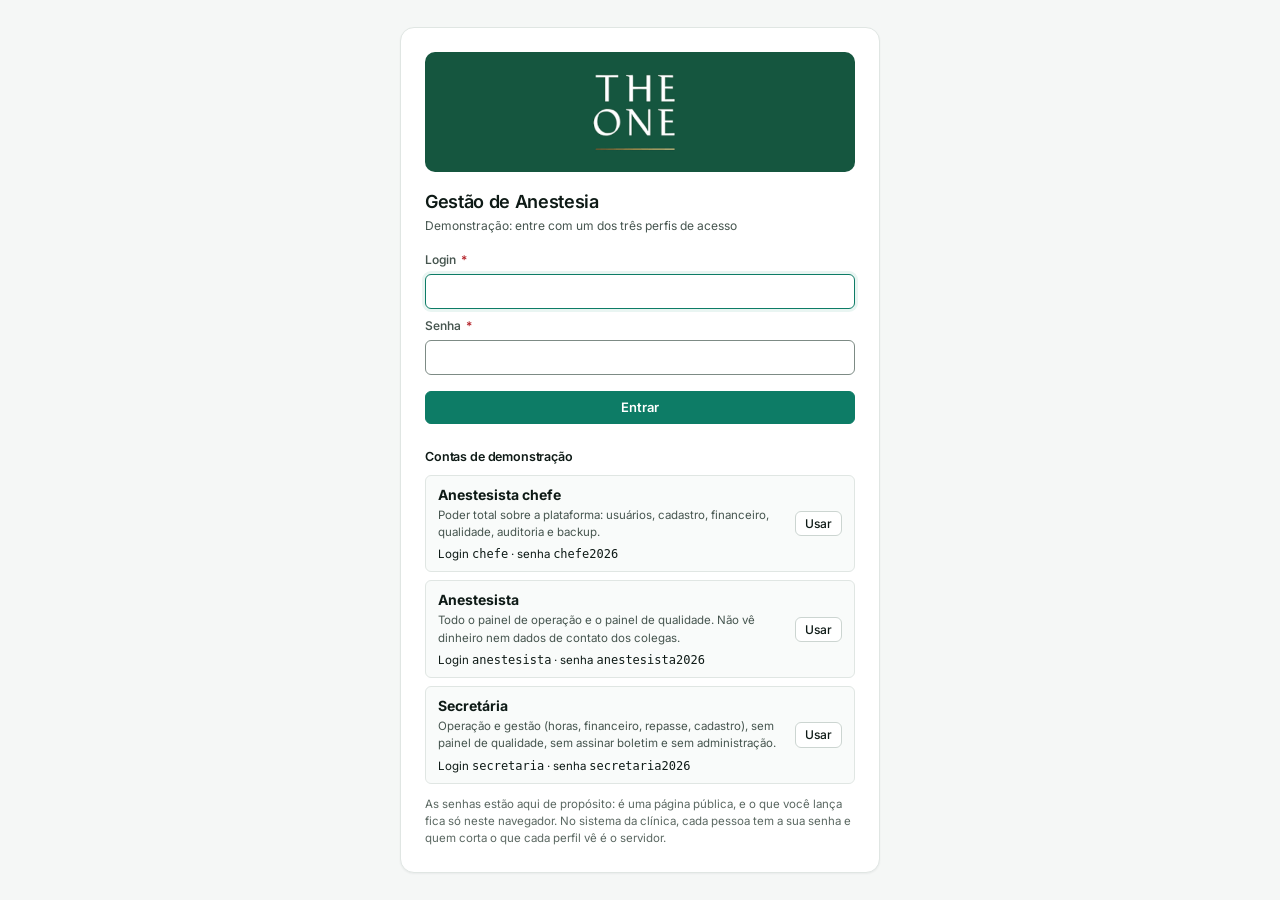
==== commit 5e635015: "feat(online): três logins na demonstração — Anestesista chefe, Anestesista e Secretária A página do " ====
--- a/index.html
+++ b/index.html
@@ -642,7 +642,10 @@
   border: 1px solid var(--borda);
   border-radius: var(--r4);
   box-shadow: var(--sombra-3);
-  width: 100%; max-width: 760px;
+  /* min-width: 0 — o fundo é um grid, e sem isto o modal nunca fica mais estreito que o
+     conteúdo que não quebra linha (nome de arquivo comprido): numa tela de 375px ele
+     passava da borda e cortava o botão de salvar. */
+  width: 100%; min-width: 0; max-width: 760px;
   max-height: calc(100vh - 2 * var(--e4));
   display: flex; flex-direction: column;
   animation: subir var(--dur-base) var(--facil-entra);
@@ -1140,6 +1143,11 @@
 .espaco { flex: 1; }
 .pilha { display: flex; flex-direction: column; gap: var(--e4); }
 .pilha-pq { display: flex; flex-direction: column; gap: var(--e2); }
+
+/* Título de seção numerada (painel de qualidade: 3. desfecho, 4. processo…) */
+.secao-numerada { margin-top: var(--e3); padding-bottom: var(--e2); border-bottom: 1px solid var(--borda); }
+.secao-numerada h3 { margin: 0; font-size: 17px; }
+.secao-numerada p { margin: 2px 0 0; color: var(--texto-suave); font-size: 13px; }
 
 .t-suave { color: var(--texto-suave); }
 .t-medio { color: var(--texto-medio); }
@@ -1360,14 +1368,6 @@
 /* ---- Selo com ícone (clipe de exames) ---- */
 .selo-icone { width: 12px; height: 12px; margin-right: 3px; vertical-align: -2px; }
 
-/* ---- "Em breve" (boletim anestésico) ---- */
-.em-breve {
-  display: flex; gap: var(--e3); align-items: flex-start;
-  padding: var(--e3) var(--e4);
-  border: 1px dashed var(--borda-forte); border-radius: var(--r2);
-  background: var(--superficie-2); font-size: var(--t-4);
-}
-.em-breve svg { width: 17px; height: 17px; flex: 0 0 17px; margin-top: 1px; color: var(--texto-suave); }
 .nav-conta.breve { font-weight: 500; font-size: 10px; letter-spacing: .02em; }
 .lista-prevista { margin: 0; padding-left: 18px; font-size: var(--t-4); color: var(--texto-medio); }
 .lista-prevista li { margin-bottom: 6px; }
@@ -1394,6 +1394,46 @@
   border: 1px dashed var(--borda-forte); border-radius: var(--r2);
 }
 .btn.armado { color: var(--perigo); padding: 0 var(--e2); }
+
+/* ---- Abas dentro do modal (formulário de cirurgia: dados | exames) ----
+   A barra fica entre o cabeçalho e o corpo, fora da rolagem: trocar de aba
+   é possível de qualquer ponto do formulário. O traço do cabeçalho some para
+   não haver duas linhas seguidas. A altura é fixa: uma aba curta (exames) e
+   uma longa (dados) não podem fazer o modal encolher e crescer a cada troca. ---- */
+.modal.com-abas { height: min(920px, calc(100vh - 2 * var(--e4))); }
+.modal.com-abas .modal-topo { border-bottom: 0; padding-bottom: var(--e2); }
+.modal-abas { margin: 0; padding: 0 var(--e5); flex: 0 0 auto; }
+.painel-aba[hidden] { display: none; }
+.aba-contagem {
+  display: inline-block; margin-left: 6px; min-width: 18px; padding: 0 6px;
+  border-radius: 999px; background: var(--acento-suave); color: var(--acento-forte);
+  font-size: var(--t-1); font-weight: 650; line-height: 18px; text-align: center;
+  font-variant-numeric: tabular-nums;
+}
+.aba-contagem[hidden] { display: none; }
+:root[data-dispositivo="celular"] .modal-abas { padding: 0 var(--e4); }
+
+/* ---- Área de soltar PDFs de exame (aba "Exames do paciente") ----
+   Tracejado porque é um lugar para largar algo; vira traço cheio em
+   esmeralda enquanto um arquivo está por cima. ---- */
+.soltar {
+  display: flex; align-items: center; gap: var(--e4); flex-wrap: wrap;
+  padding: var(--e4) var(--e5);
+  border: 1px dashed var(--borda-campo); border-radius: var(--r2);
+  background: var(--superficie-2);
+  transition: background-color .12s, border-color .12s;
+}
+.soltar.arrastando { border-style: solid; border-color: var(--acento); background: var(--acento-suave); }
+.soltar-icone { width: 28px; height: 28px; flex: 0 0 28px; color: var(--texto-suave); }
+.soltar.arrastando .soltar-icone { color: var(--acento); }
+.soltar-texto { flex: 1 1 220px; min-width: 0; display: flex; flex-direction: column; gap: 2px; }
+.soltar-texto strong { font-weight: 600; }
+/* Arrastar é coisa de mouse: no celular a dica é tocar no botão. */
+.so-toque { display: none; }
+:root[data-dispositivo="celular"] .so-mouse { display: none; }
+:root[data-dispositivo="celular"] .so-toque { display: block; }
+:root[data-dispositivo="celular"] .soltar { padding: var(--e4); }
+@media (prefers-reduced-motion: reduce) { .soltar { transition: none; } }
 
 /* ---- Faixa: outra aba gravou (esta parou de salvar) ---- */
 .faixa-bloqueio {
@@ -1552,6 +1592,8 @@
   padding: var(--e3); border: 1px dashed var(--borda-forte); border-radius: var(--r2); background: var(--superficie-2);
 }
 .reg-campo { display: flex; flex-direction: column; gap: 4px; min-width: 64px; }
+/* "08:10" e o ícone do relógio precisam de ~100 px: na linha de fármacos o flex espremia a hora a 67 px e cortava o texto. */
+.reg-campo:has(> input[type="time"]) { min-width: 104px; }
 .reg-rotulo { font-size: var(--t-1); font-weight: 550; color: var(--texto-medio); }
 .reg-campo .entrada { font-variant-numeric: tabular-nums; }
 .reg-botoes { display: flex; gap: var(--e2); margin-left: auto; }
@@ -1605,6 +1647,18 @@
 .entrada-marca .marca-bloco { border-radius: var(--r2); }
 .entrada-marca h1 { font-size: 18px; margin: 0 0 2px; }
 .entrada-botao { width: 100%; justify-content: center; margin-top: var(--e2); }
+/* Versão online: as três contas de demonstração, à vista na entrada. */
+.entrada-cartao.entrada-demo { width: min(480px, 100%); }
+.entrada-demo-titulo { font-size: var(--t-3); margin: var(--e5) 0 var(--e2); }
+.entrada-contas { list-style: none; margin: 0; padding: 0; display: flex; flex-direction: column; gap: var(--e2); }
+.entrada-conta {
+  display: flex; align-items: center; gap: var(--e3);
+  padding: var(--e2) var(--e3); border: 1px solid var(--borda); border-radius: var(--r1);
+  background: var(--superficie-2);
+}
+.entrada-conta-texto { flex: 1; min-width: 0; display: flex; flex-direction: column; gap: 2px; }
+.entrada-conta-senha { margin-top: 2px; overflow-wrap: anywhere; }
+.entrada-demo-nota { margin: var(--e3) 0 0; }
 .status-servidor {
   display: flex; align-items: center; gap: 7px; margin: 0 0 var(--e2);
   padding: 6px 10px; border-radius: var(--r1); font-size: var(--t-1);
@@ -2127,7 +2181,10 @@
       { col: 'D', rotulo: 'ID_CIRURGIA',    campo: 'idCirurgia', tipo: 'texto', origem: 'AUTO' },
       { col: 'E', rotulo: 'CAMPO ALTERADO', campo: 'campo',      tipo: 'texto', origem: 'AUTO' },
       { col: 'F', rotulo: 'VALOR ANTERIOR', campo: 'de',         tipo: 'texto', origem: 'AUTO' },
-      { col: 'G', rotulo: 'NOVO VALOR',     campo: 'para',       tipo: 'texto', origem: 'AUTO' }
+      { col: 'G', rotulo: 'NOVO VALOR',     campo: 'para',       tipo: 'texto', origem: 'AUTO' },
+      // Quem fez, pelo login (que não muda), além do nome (que pode mudar). Coluna extra: fica fora da
+      // conferência com a planilha; vale no servidor da clínica e nas exportações do sistema.
+      { col: 'H', rotulo: 'LOGIN',          campo: 'login',      tipo: 'texto', origem: 'AUTO', extra: true }
     ]
   }
 };
@@ -2661,6 +2718,29 @@
   }
 }
 
+/** Fuso em que a clínica trabalha e em que o servidor conta o dia (Brasília, sem horário de verão desde 2019). */
+var FUSO_DA_CLINICA = 'America/Sao_Paulo';
+
+/**
+ * 'YYYY-MM-DD HH:MM:SS' no relógio de Brasília, não importa o fuso do computador. É a hora que a tela manda
+ * ao servidor em cada comando: o servidor trabalha sempre em Brasília (server/servidor.js), e um
+ * computador com o relógio noutro fuso (viagem, nuvem em UTC) não pode fazer toda gravação ser recusada.
+ */
+function agoraTextoBrasilia(d) {
+  d = d || new Date();
+  var partes = {};
+  new Intl.DateTimeFormat('en-CA', {
+    timeZone: FUSO_DA_CLINICA, hourCycle: 'h23', year: 'numeric', month: '2-digit', day: '2-digit',
+    hour: '2-digit', minute: '2-digit', second: '2-digit'
+  }).formatToParts(d).forEach(function (p) { partes[p.type] = p.value; });
+  return partes.year + '-' + partes.month + '-' + partes.day + ' ' + partes.hour + ':' + partes.minute + ':' + partes.second;
+}
+
+/** O dia ('YYYY-MM-DD') em Brasília para um instante. */
+function hojeBrasilia(d) {
+  return agoraTextoBrasilia(d).slice(0, 10);
+}
+
 /** Timestamp 'YYYY-MM-DD HH:MM:SS' para a aba LOG (o do contexto, se houver). */
 function agoraTexto(d) {
   if (!d && CONTEXTO_EXECUCAO.agora) return CONTEXTO_EXECUCAO.agora;
@@ -2710,6 +2790,72 @@
     else out.push(0xf0 | (c >> 18), 0x80 | ((c >> 12) & 63), 0x80 | ((c >> 6) & 63), 0x80 | (c & 63));
   }
   return out;
+}
+
+/* ------------------------------------------------- contatos e documentos -- */
+
+/** Só os dígitos de um texto. */
+function soDigitos(v) { return txt(v).replace(/\D/g, ''); }
+
+/** Telefone do Brasil: DDD + número (10 ou 11 dígitos), com ou sem o 55 na frente. */
+function telefoneValido(v) {
+  var n = soDigitos(v);
+  if (n.length === 10 || n.length === 11) return true;
+  return (n.length === 12 || n.length === 13) && n.indexOf('55') === 0;
+}
+
+function emailValido(v) { return /^[^\s@]+@[^\s@]+\.[^\s@]+$/.test(txt(v)); }
+
+/** CNPJ com os dois dígitos verificadores conferidos (14 dígitos, não todos iguais). */
+function cnpjValido(v) {
+  var n = soDigitos(v);
+  if (n.length !== 14 || /^(\d)\1{13}$/.test(n)) return false;
+  function dv(base) {
+    var soma = 0, peso = base.length - 7;
+    for (var i = 0; i < base.length; i++) {
+      soma += Number(base.charAt(i)) * peso--;
+      if (peso < 2) peso = 9;
+    }
+    var r = soma % 11;
+    return r < 2 ? 0 : 11 - r;
+  }
+  var d1 = dv(n.slice(0, 12));
+  return d1 === Number(n.charAt(12)) && dv(n.slice(0, 13)) === Number(n.charAt(13));
+}
+
+/** CPF com os dois dígitos verificadores conferidos. */
+function cpfValido(v) {
+  var n = soDigitos(v);
+  if (n.length !== 11 || /^(\d)\1{10}$/.test(n)) return false;
+  function dv(base) {
+    var soma = 0;
+    for (var i = 0; i < base.length; i++) soma += Number(base.charAt(i)) * (base.length + 1 - i);
+    var r = (soma * 10) % 11;
+    return r === 10 ? 0 : r;
+  }
+  return dv(n.slice(0, 9)) === Number(n.charAt(9)) && dv(n.slice(0, 10)) === Number(n.charAt(10));
+}
+
+/**
+ * Chave PIX em algum dos formatos que existem: CPF, CNPJ, e-mail, celular
+ * (com +55 ou só DDD + número) ou chave aleatória (UUID).
+ */
+function chavePixValida(v) {
+  var s = txt(v);
+  if (s === '') return false;
+  if (emailValido(s)) return true;
+  if (/^[0-9a-f]{8}-[0-9a-f]{4}-[0-9a-f]{4}-[0-9a-f]{4}-[0-9a-f]{12}$/i.test(s)) return true;
+  if (/^\+55\d{10,11}$/.test(s.replace(/[\s().-]/g, ''))) return true;
+  var n = soDigitos(s);
+  if (/[^\d\s().\/+-]/.test(s)) return false;      // letras no meio de um número
+  return cpfValido(n) || cnpjValido(n) || n.length === 10 || n.length === 11;
+}
+
+/** CRM: número de 3 a 7 dígitos, com ou sem a UF ("12345-DF", "CRM/DF 12345"). */
+function crmValido(v) {
+  var s = txt(v);
+  var n = soDigitos(s);
+  return n.length >= 3 && n.length <= 7 && !/[^A-Za-z0-9\s\/.\-]/.test(s);
 }
 
 /**
@@ -2774,9 +2920,12 @@
     paraNumero: paraNumero, soma: soma, moedaBR: moedaBR,
     arredondar2: arredondar2, arredondar4: arredondar4,
     paraSimNao: paraSimNao, ehSim: ehSim,
+    soDigitos: soDigitos, telefoneValido: telefoneValido, emailValido: emailValido,
+    cnpjValido: cnpjValido, cpfValido: cpfValido, chavePixValida: chavePixValida, crmValido: crmValido,
     chaveDataPosicao: chaveDataPosicao, chaveDataAnestesista: chaveDataAnestesista,
     chaveCompetencia: chaveCompetencia,
-    proximoId: proximoId, agoraTexto: agoraTexto
+    proximoId: proximoId, agoraTexto: agoraTexto,
+    FUSO_DA_CLINICA: FUSO_DA_CLINICA, agoraTextoBrasilia: agoraTextoBrasilia, hojeBrasilia: hojeBrasilia
   };
 }
 
@@ -3074,6 +3223,9 @@
   if (!noDominio('CONVENIO', c.convenio)) {
     r.aviso('convenio', 'CONVÊNIO fora da lista: ' + c.convenio + '.');
   }
+  if (!vazio(c.telefone) && !telefoneValido(c.telefone)) {
+    r.aviso('telefone', 'TELEFONE do paciente fora do padrão (DDD + número): ' + c.telefone + ' — o link de WhatsApp do termo não sai.');
+  }
 
   // TASK-201: anestesista restrito aos nomes do cadastro.
   if (!vazio(c.anestesista) && ctx.nomesAnestesistas) {
@@ -3085,6 +3237,15 @@
     r.aviso('anestesista', txt(c.anestesista) + ' está marcado como INATIVO no cadastro.');
   }
 
+  // Duas cirurgias do mesmo anestesista se cruzando: aviso na hora, não bloqueio
+  // (a Integridade só mostrava isso depois de gravado).
+  if (ctx.cirurgias) {
+    conflitosDaCirurgia(c, ctx.cirurgias).forEach(function (o) {
+      r.aviso('anestesista', txt(c.anestesista) + ' já tem a cirurgia ' + txt(o.id) + ' (' + paraHora(o.inicioPrev) + '–' +
+        paraHora(o.fimPrev) + ') que se sobrepõe a este horário.');
+    });
+  }
+
   var realizada = mesmoTexto(c.status, CONFIG.STATUS_EXECUTADO);
   if (realizada && vazio(c.anestesista)) {
     r.aviso('anestesista', 'Cirurgia Realizada sem ANESTESISTA — as horas e a produção não vão para ninguém.');
@@ -3125,6 +3286,8 @@
   var valor = paraNumero(c.valor);
   if (!vazio(c.valor) && valor === null) r.erro('valor', 'VALOR DA ANESTESIA inválido: ' + c.valor + '.');
   if (valor !== null && valor < 0) r.erro('valor', 'VALOR DA ANESTESIA não pode ser negativo.');
+  if (valor !== null && valor > LIMITE_VALOR_MES) r.erro('valor', 'VALOR DA ANESTESIA acima do teto de ' + moedaBR(LIMITE_VALOR_MES) + '.');
+  if (valor !== null && temMaisDeDuasCasas(valor)) r.erro('valor', 'VALOR DA ANESTESIA: use no máximo 2 casas decimais (centavos).');
 
   if (ehSim(c.pago) && valor === null) {
     r.aviso('valor', 'Marcado como PAGO sem VALOR DA ANESTESIA preenchido.');
@@ -3134,6 +3297,18 @@
   }
 
   return r;
+}
+
+/**
+ * Teto de dinheiro: R$ 100 milhões por mês de competência (decisão do dono do produto, 05/10/2026). Cada lançamento
+ * também não passa disso. Vale para o que é digitado; o total do mês é conferido nas operações do store.
+ */
+var LIMITE_VALOR_MES = 100000000;
+
+/** Reais só têm centavos: mais de 2 casas decimais é digitação errada (o repasse trabalha em centavos inteiros). */
+function temMaisDeDuasCasas(n) {
+  var x = Number(n) * 100;
+  return Math.abs(x - Math.round(x)) > 1e-4;
 }
 
 /** Valida uma avaliação pré-anestésica. */
@@ -3169,6 +3344,8 @@
   var valor = paraNumero(a.valor);
   if (!vazio(a.valor) && valor === null) r.erro('valor', 'VALOR DA AVALIAÇÃO inválido: ' + a.valor + '.');
   if (valor !== null && valor < 0) r.erro('valor', 'VALOR DA AVALIAÇÃO não pode ser negativo.');
+  if (valor !== null && valor > LIMITE_VALOR_MES) r.erro('valor', 'VALOR DA AVALIAÇÃO acima do teto de ' + moedaBR(LIMITE_VALOR_MES) + '.');
+  if (valor !== null && temMaisDeDuasCasas(valor)) r.erro('valor', 'VALOR DA AVALIAÇÃO: use no máximo 2 casas decimais (centavos).');
 
   // A consulta pré-anestésica vem ANTES da cirurgia (ou no mesmo dia).
   if (dataValida(a.data) && dataValida(a.dataCirurgia) && paraData(a.data) > paraData(a.dataCirurgia)) {
@@ -3194,7 +3371,12 @@
   if (vazio(a.nome)) r.erro('nome', 'NOME é obrigatório.');
   if (!noDominio('SIM_NAO', a.ativo)) r.erro('ativo', 'ATIVO deve ser Sim ou Não.');
 
-  if (!vazio(a.email) && txt(a.email).indexOf('@') < 0) r.aviso('email', 'E-MAIL sem "@": ' + a.email);
+  if (!vazio(a.email) && !emailValido(a.email)) r.aviso('email', 'E-MAIL não parece um endereço válido: ' + a.email);
+  // Contatos e chave PIX: só avisam (a planilha sempre aceitou texto livre), mas uma chave PIX errada
+  // vira repasse que não chega — melhor perguntar na hora do cadastro do que no dia do pagamento.
+  if (!vazio(a.telefone) && !telefoneValido(a.telefone)) r.aviso('telefone', 'TELEFONE fora do padrão (DDD + número): ' + a.telefone);
+  if (!vazio(a.pix) && !chavePixValida(a.pix)) r.aviso('pix', 'CHAVE PIX não parece CPF, CNPJ, e-mail, celular ou chave aleatória: ' + a.pix);
+  if (!vazio(a.crm) && !crmValido(a.crm)) r.aviso('crm', 'CRM fora do padrão (número com UF, ex.: 12345-DF): ' + a.crm);
 
   // Nome duplicado é grave: as chaves DATA+ANESTESISTA e os SUMIFS usam o nome.
   if (ctx.outrosNomes && ctx.outrosNomes.some(function (n) { return mesmoTexto(n, a.nome); })) {
@@ -3212,7 +3394,8 @@
     DOMINIOS: DOMINIOS, CLASSE_STATUS: CLASSE_STATUS,
     canonizar: canonizar, noDominio: noDominio, novoRelatorio: novoRelatorio,
     validarCirurgia: validarCirurgia, validarAvaliacao: validarAvaliacao,
-    validarAnestesista: validarAnestesista
+    validarAnestesista: validarAnestesista,
+    LIMITE_VALOR_MES: LIMITE_VALOR_MES, temMaisDeDuasCasas: temMaisDeDuasCasas
   };
 }
 
@@ -3259,7 +3442,7 @@
  * Saída: { 'QUINTA-FEIRA': { 1: {nome, id}, ... 5: {...} }, ... }
  */
 function indexarEscalaBase(linhas) {
-  var idx = {};
+  var idx = Object.create(null);   // sem prototype: um "dia" chamado constructor não pode virar a função Object
   var diaCorrente = '';
 
   (linhas || []).forEach(function (l) {
@@ -3288,7 +3471,7 @@
  */
 function diasFixosPorAnestesista(linhasEscalaBase) {
   var idx = indexarEscalaBase(linhasEscalaBase);
-  var mapa = {};
+  var mapa = Object.create(null);
 
   DOMINIOS.DIA_SEMANA_ESCALA.forEach(function (dia) {
     var bloco = idx[dia] || {};
@@ -3502,7 +3685,7 @@
 
 /** Mapa nome-normalizado -> anestesista, para resolver ID a partir do nome. */
 function indexarAnestesistasPorNome(anestesistas) {
-  var m = {};
+  var m = Object.create(null);
   (anestesistas || []).forEach(function (a) {
     var k = normalizar(a.nome);
     if (k) m[k] = a;
@@ -3556,7 +3739,8 @@
  * XLOOKUP faz por padrão.
  */
 function indexarConsolidada(consolidada) {
-  var porChavePosicao = {}, porChaveNome = {}, porData = {};
+  // Sem prototype: data ou nome "constructor"/"__proto__" (backup estragado) não pode derrubar o recálculo.
+  var porChavePosicao = Object.create(null), porChaveNome = Object.create(null), porData = Object.create(null);
 
   (consolidada || []).forEach(function (l) {
     if (l.chavePosicao && !(l.chavePosicao in porChavePosicao)) porChavePosicao[l.chavePosicao] = l;
@@ -3917,7 +4101,46 @@
     }
   });
 
+  // Virada do dia: a cirurgia que atravessa a meia-noite se cruza com as do dia seguinte da mesma pessoa.
+  Object.keys(porChave).forEach(function (k) {
+    var sep = k.indexOf('|');
+    var seguinte = porChave[somarDias(k.slice(0, sep), 1) + k.slice(sep)];
+    if (!seguinte) return;
+    porChave[k].forEach(function (a) {
+      seguinte.forEach(function (b) {
+        if (horariosSobrepostos(a, b)) {
+          conflitos.push({
+            a: a, b: b,
+            motivo: txt(a.anestesista) + ' tem duas cirurgias sobrepostas na virada de ' + dataBR(a.data) + ' para ' + dataBR(b.data) + '.'
+          });
+        }
+      });
+    });
+  });
+
   return conflitos;
+}
+
+/** As duas datas são o mesmo dia ou dias vizinhos (a cirurgia que vira a meia-noite entra no dia seguinte)? */
+function diasVizinhos(d1, d2) {
+  var n = diasEntre(d1, d2);
+  return n !== null && Math.abs(n) <= 1;
+}
+
+/**
+ * As outras cirurgias que se sobrepõem a `c`: mesmo anestesista, mesma data,
+ * horários previstos que se cruzam. Serve para avisar NA HORA em que a
+ * cirurgia é marcada ou editada (detectarConflitos olha a lista inteira, depois
+ * do fato). Não conta a própria (`c.id`) nem cancelada. Não bloqueia nada.
+ */
+function conflitosDaCirurgia(c, lista) {
+  if (!c || !cirurgiaContabilizavel(c) || vazio(c.data) || vazio(c.anestesista)) return [];
+  var dia = paraData(c.data);
+  var quem = normalizar(c.anestesista);
+  return (lista || []).filter(function (o) {
+    return txt(o.id) !== txt(c.id) && cirurgiaContabilizavel(o) && diasVizinhos(o.data, dia) &&
+      normalizar(o.anestesista) === quem && horariosSobrepostos(o, c);
+  });
 }
 
 /* ==================================================================== */
@@ -3950,8 +4173,9 @@
   var ignorar = txt(opcoes.ignorarId);
   var excluir = (opcoes.excluir || []).filter(function (n) { return !vazio(n); });
 
+  // Do dia e dos dias vizinhos: a cirurgia que vira a meia-noite ocupa a pessoa também no dia seguinte.
   var doDia = (cirurgias || []).filter(function (c) {
-    return paraData(c.data) === dia &&
+    return diasVizinhos(c.data, dia) &&
       cirurgiaContabilizavel(c) &&
       (vazio(ignorar) || txt(c.id) !== ignorar);
   });
@@ -4004,9 +4228,10 @@
   var out = { data: dia, ausente: ausente, movimentos: [], semDestino: [] };
   if (!dia || vazio(ausente)) return out;
 
-  var doDia = (cirurgias || []).filter(function (c) {
-    return paraData(c.data) === dia && cirurgiaContabilizavel(c);
+  var vizinhas = (cirurgias || []).filter(function (c) {
+    return diasVizinhos(c.data, dia) && cirurgiaContabilizavel(c);
   });
+  var doDia = vizinhas.filter(function (c) { return paraData(c.data) === dia; });
 
   var dela = doDia.filter(function (c) { return mesmoTexto(c.anestesista, ausente); });
   dela.sort(function (a, b) {
@@ -4018,7 +4243,7 @@
 
   // Ocupação viva do dia: começa com as cirurgias dos outros e vai recebendo
   // as que forem sendo remanejadas.
-  var ocupacao = doDia.filter(function (c) { return !mesmoTexto(c.anestesista, ausente); });
+  var ocupacao = vizinhas.filter(function (c) { return !mesmoTexto(c.anestesista, ausente); });
 
   dela.forEach(function (c) {
     var s = sugerirAnestesista(c, idxEscala, ocupacao, { ignorarId: c.id, excluir: [ausente] });
@@ -4062,6 +4287,12 @@
   if (a1 === a2 || b1 === b2) return false;
   if (a2 < a1) a2 += 1440;    // virada de meia-noite
   if (b2 < b1) b2 += 1440;
+  // Com as duas datas, a conta é em minutos corridos: a cirurgia das 23h às 02h de um dia se cruza com a das 01h do dia seguinte.
+  var d1 = dataParaUTC(c1.data), d2 = dataParaUTC(c2.data);
+  if (d1 && d2) {
+    var deslocamento = Math.round((d2.getTime() - d1.getTime()) / 60000);   // minutos de c1 até o início do dia de c2
+    b1 += deslocamento; b2 += deslocamento;
+  }
   return a1 < b2 && b1 < a2;
 }
 
@@ -4087,6 +4318,7 @@
     cirurgiaExecutada: cirurgiaExecutada,
     filtrarPorCompetencia: filtrarPorCompetencia,
     detectarConflitos: detectarConflitos,
+    conflitosDaCirurgia: conflitosDaCirurgia,
     horariosSobrepostos: horariosSobrepostos,
     nomeDoCadastro: nomeDoCadastro,
     sugerirAnestesista: sugerirAnestesista,
@@ -4284,7 +4516,7 @@
 
 /** Índice { ID_CIRURGIA: [avaliações...] }, preservando a ordem de entrada. */
 function indexarAvaliacoesPorCirurgia(avaliacoes) {
-  var idx = {};
+  var idx = Object.create(null);
   (avaliacoes || []).forEach(function (a) {
     var k = txt(a.idCirurgia);
     if (!k) return;
@@ -4344,6 +4576,16 @@
   a.ano = comp.ano;
 
   return a;
+}
+
+/**
+ * A cirurgia pede uma avaliação pré-anestésica? É a regra que cria a linha em
+ * `sincronizarAvaliacoes`: AVALIAÇÃO PRÉ NECESSÁRIA? = "Sim" e a cirurgia não
+ * cancelada. A tela de cirurgia usa a mesma conta para saber, antes de a linha
+ * existir, se os exames do paciente terão onde ficar guardados.
+ */
+function cirurgiaPedeAvaliacao(c) {
+  return !!c && ehSim(c.avaliacaoNec) && cirurgiaContabilizavel(c);
 }
 
 /**
@@ -4377,9 +4619,8 @@
 
   /* --- 1. criar o que falta -------------------------------------------- */
   (cirurgias || []).forEach(function (c) {
-    if (!ehSim(c.avaliacaoNec)) return;
+    if (!cirurgiaPedeAvaliacao(c)) return;            // não é "Sim", ou está cancelada
     if (vazio(c.id)) return;                          // cirurgia sem ID ainda
-    if (!cirurgiaContabilizavel(c)) return;           // cancelada não gera
     if ((idx[txt(c.id)] || []).length > 0) return;    // já tem: idempotente
 
     var nova = novaAvaliacao(c, lista, opcoes);
@@ -4506,6 +4747,7 @@
     avaliacaoFaturavel: avaliacaoFaturavel,
     indexarCanceladas: indexarCanceladas,
     garantirUid: garantirUid,
+    cirurgiaPedeAvaliacao: cirurgiaPedeAvaliacao,
     indexarAvaliacoesPorCirurgia: indexarAvaliacoesPorCirurgia,
     espelharDadosDaCirurgia: espelharDadosDaCirurgia,
     calcCompetenciaAvaliacao: calcCompetenciaAvaliacao,
@@ -4702,6 +4944,7 @@
 var CAMPOS_IDENTIFICACAO = ['idCirurgia', 'paciente', 'data', 'procedimento', 'cirurgiao', 'anestesista', 'crm',
   'convenio', 'sala'];
 
+var DOSE_MAXIMA_BOLETIM = 100000;   // teto de sanidade para a dose digitada (a unidade é outro campo)
 var JANELA_MAX_BOLETIM = 18 * 60;   // minutos entre o primeiro e o último horário
 var ANTES_DA_REFERENCIA = 180;      // minutos antes da referência que ainda contam como "antes"
 
@@ -5037,6 +5280,14 @@
     if (!f.nome) erro('farmacos', 'Fármaco sem nome' + (f.hora ? ' às ' + f.hora : '') + '.');
     if (!f.hora) erro('farmacos', nome + ': falta o horário.');
     if (!f.dose) erro('farmacos', nome + ': falta a dose.');
+    else {
+      // A unidade tem campo próprio: aqui só cabe o valor. Dose negativa, zero ou
+      // texto ("abc", "5 mg") entrava no prontuário e ia para o PDF assinado.
+      var dose = paraNumero(f.dose);
+      if (dose === null) erro('farmacos', nome + ': a dose "' + f.dose + '" não é um número — digite só o valor e escolha a unidade ao lado.');
+      else if (dose <= 0) erro('farmacos', nome + ': a dose precisa ser maior que zero.');
+      else if (dose > DOSE_MAXIMA_BOLETIM) erro('farmacos', nome + ': a dose ' + numeroBR(dose) + ' passa de ' + DOSE_MAXIMA_BOLETIM + ' — confira o valor.');
+    }
     if (!f.via) erro('farmacos', nome + ': falta a via de administração.');
   });
 
@@ -5096,6 +5347,27 @@
 }
 
 /** Números do boletim para a tela e o PDF. */
+/**
+ * O que os sinais vitais do boletim dizem de pior: menor SpO₂, menor PAM e maior
+ * PA sistólica dos registros. A PAM sai da conta clássica (PAS + 2 × PAD) ÷ 3, só
+ * dos registros que têm as duas pressões, arredondada para o mmHg inteiro. Sem
+ * registro do parâmetro, o valor fica null — ausência não vira zero nem normal.
+ */
+function resumoSinaisBoletim(b) {
+  var r = { registros: 0, spo2Minima: null, pamMinima: null, pasMaxima: null };
+  ((b && b.sinais) || []).forEach(function (s) {
+    r.registros++;
+    var spo2 = paraNumero(s.spo2), pas = paraNumero(s.pas), pad = paraNumero(s.pad);
+    if (spo2 !== null && (r.spo2Minima === null || spo2 < r.spo2Minima)) r.spo2Minima = spo2;
+    if (pas !== null && (r.pasMaxima === null || pas > r.pasMaxima)) r.pasMaxima = pas;
+    if (pas !== null && pad !== null) {
+      var pam = Math.round((pas + 2 * pad) / 3);
+      if (r.pamMinima === null || pam < r.pamMinima) r.pamMinima = pam;
+    }
+  });
+  return r;
+}
+
 function resumoBoletim(b) {
   var entradas = b.fluidos.reduce(function (s, f) { return s + (f.volume || 0); }, 0);
   var saidas = (b.perdas.sangramento || 0) + (b.perdas.diurese || 0);
@@ -5322,6 +5594,7 @@
     pendenciasBoletim: pendenciasBoletim,
     aldreteTotal: aldreteTotal,
     resumoBoletim: resumoBoletim,
+    resumoSinaisBoletim: resumoSinaisBoletim,
     conteudoAssinadoBoletim: conteudoAssinadoBoletim,
     codigoBoletim: codigoBoletim,
     codigoLegivel: codigoLegivel,
@@ -6379,6 +6652,102 @@
   return f;
 }
 
+/* ========================================== do boletim para a ficha ======= */
+
+/**
+ * O boletim anestésico já registra boa parte do que a ficha pergunta de novo:
+ * dados do paciente, ASA, técnica, horários da anestesia, sinais vitais. Digitar
+ * duas vezes dá dois valores para a mesma coisa. Aqui o boletim VIRA SUGESTÃO:
+ * a lista abaixo diz, campo a campo, o que ele sabe e o que a ficha tem hoje.
+ *
+ * O QUE ENTRA: dados medidos ou cadastrais (idade, peso, altura, prontuário, ASA,
+ * técnica, horários, menor SpO₂, menor PAM, maior PA sistólica, destino).
+ * O QUE NÃO ENTRA, NUNCA: resposta Sim / Não / Não se aplica. Marca ausente no
+ * boletim não é "Não", e a regra da ficha é que nenhuma resposta clínica nasce
+ * preenchida. Também fica de fora o TEMPO abaixo do limiar (o boletim só tem
+ * amostras a cada poucos minutos) e a dor da recuperação (o boletim guarda a da
+ * alta; o indicador pede a primeira avaliação).
+ *
+ * Nada é gravado aqui: quem escolhe o que copiar é a pessoa (a tela mostra a
+ * comparação) e a gravação passa por preencherFichaDoBoletim, que deixa a
+ * origem no histórico e no LOG.
+ */
+var DESTINO_DO_BOLETIM_NA_FICHA = { 'UTI': 'UTI', 'Quarto / enfermaria': 'Enfermaria', 'Alta ambulatorial': 'Alta' };
+
+function camposDoBoletimNaFicha() {
+  function num(rotulo, secao, nome, chave, unidade, doBoletim) {
+    return { secao: secao, nome: nome, rotulo: rotulo, unidade: unidade || '', tipo: 'numero', chave: chave, de: doBoletim };
+  }
+  return [
+    { secao: 'atendimento', nome: 'prontuario', rotulo: 'Prontuário', tipo: 'texto', max: 40,
+      de: function (b) { return b.paciente.prontuario; } },
+    num('Idade', 'atendimento', 'idade', 'idade', 'anos', function (b) { return b.paciente.idade; }),
+    num('Peso', 'atendimento', 'peso', 'peso', 'kg', function (b) { return b.paciente.peso; }),
+    num('Altura', 'atendimento', 'altura', 'altura', 'cm', function (b) { return b.paciente.altura; }),
+    { secao: 'atendimento', nome: 'asa', rotulo: 'ASA', tipo: 'opcao', lista: OPCOES_QUALIDADE.asa,
+      de: function (b) { return b.pre.asa; } },
+    { secao: 'atendimento', nome: 'tecnicas', rotulo: 'Técnica anestésica', tipo: 'lista', lista: OPCOES_QUALIDADE.tecnicas,
+      de: function (b) { return b.tecnicas; } },
+    { secao: 'atendimento', nome: 'tecnicaOutra', rotulo: 'Outra técnica', tipo: 'texto', max: 200,
+      de: function (b) { return b.tecnicaOutra; } },
+    { secao: 'atendimento', nome: 'inicioAnestesia', rotulo: 'Início da anestesia', tipo: 'hora',
+      de: function (b) { return b.tempos.inicioAnestesia; } },
+    { secao: 'atendimento', nome: 'fimAnestesia', rotulo: 'Término da anestesia', tipo: 'hora',
+      de: function (b) { return b.tempos.fimAnestesia; } },
+    { secao: 'atendimento', nome: 'destino', rotulo: 'Destino após o procedimento', tipo: 'opcao', lista: OPCOES_QUALIDADE.destino,
+      de: function (b) { return DESTINO_DO_BOLETIM_NA_FICHA[b.destino] || ''; } },
+    num('Menor SpO₂ registrada', 'intra', 'spo2Minima', 'spo2', '%', function (b) { return resumoSinaisBoletim(b).spo2Minima; }),
+    num('Menor PAM registrada', 'intra', 'pamMinima', 'pam', 'mmHg', function (b) { return resumoSinaisBoletim(b).pamMinima; }),
+    num('Maior PA sistólica registrada', 'intra', 'pasMaxima', 'pas', 'mmHg', function (b) { return resumoSinaisBoletim(b).pasMaxima; })
+  ];
+}
+
+/**
+ * Compara o boletim com a ficha. Devolve [{ campo ("secao.nome"), secao, nome, rotulo, atual, novo,
+ * atualTexto, novoTexto, situacao }], só dos campos em que o boletim TEM valor:
+ *   'vazio'     a ficha ainda não tem — é o que se pode copiar sem tirar nada de ninguém;
+ *   'diferente' a ficha já tem outro valor (quem preencheu pode ter razão);
+ *   'igual'     nada a fazer.
+ * O valor do boletim passa pelo mesmo leitor da ficha: o que a ficha recusaria (fora da faixa) nem é sugerido.
+ */
+function sugestoesDoBoletim(ficha, boletim) {
+  if (!ficha || !boletim) return [];
+  var L = leitorQualidade(false);
+  var saida = [];
+
+  function texto(tipo, v, unidade) {
+    if (tipo === 'lista') return v.length ? v.join(' + ') : '—';
+    if (v === null || v === undefined || v === '') return '—';
+    return (typeof v === 'number' ? numeroBRQ(v) : String(v)) + (unidade ? ' ' + unidade : '');
+  }
+  function vazioQ(tipo, v) { return tipo === 'lista' ? !v.length : (v === null || v === undefined || v === ''); }
+  function iguais(tipo, a, b) {
+    if (tipo === 'lista') {
+      return a.length === b.length && a.every(function (x) { return b.some(function (y) { return mesmoTexto(x, y); }); });
+    }
+    return tipo === 'numero' ? Number(a) === Number(b) : mesmoTexto(a, b);
+  }
+
+  camposDoBoletimNaFicha().forEach(function (c) {
+    var bruto = c.de(boletim), novo;
+    if (c.tipo === 'numero') novo = L.numero(bruto, c.chave);
+    else if (c.tipo === 'opcao') novo = L.opcao(bruto, c.lista, c.rotulo);
+    else if (c.tipo === 'hora') novo = L.hora(bruto, c.rotulo);
+    else if (c.tipo === 'lista') novo = L.escolhas(bruto, 12).filter(function (t) { return c.lista.indexOf(t) >= 0; });
+    else novo = L.texto(bruto, c.max);
+    if (vazioQ(c.tipo, novo)) return;
+
+    var atual = ficha[c.secao][c.nome];
+    var situacao = vazioQ(c.tipo, atual) ? 'vazio' : (iguais(c.tipo, atual, novo) ? 'igual' : 'diferente');
+    saida.push({
+      campo: c.secao + '.' + c.nome, secao: c.secao, nome: c.nome, rotulo: c.rotulo, unidade: c.unidade || '',
+      atual: atual, novo: novo, atualTexto: texto(c.tipo, atual, c.unidade), novoTexto: texto(c.tipo, novo, c.unidade),
+      situacao: situacao
+    });
+  });
+  return saida;
+}
+
 /**
  * Congela a ficha inteira. O store guarda fichas congeladas pelo mesmo
  * motivo do boletim: mudar uma no lugar, sem passar pela transação,
@@ -6421,6 +6790,8 @@
     ordenarEventosFicha: ordenarEventosFicha,
     ehGeralNaFicha: ehGeralNaFicha,
     resumoQualidade: resumoQualidade,
+    camposDoBoletimNaFicha: camposDoBoletimNaFicha,
+    sugestoesDoBoletim: sugestoesDoBoletim,
     validarFicha: validarFicha,
     pendenciasFicha: pendenciasFicha,
     totalPendenciasFicha: totalPendenciasFicha,
@@ -7456,6 +7827,14 @@
  * O que já foi pago fica registrado com valor e data e nunca é recalculado:
  * se entrar mais dinheiro depois, aparece como diferença a repassar.
  * Dado próprio do sistema (estado.repasses) — não é aba da planilha.
+ *
+ * QUEM DIVIDE (auditoria de 02/10/2026): o grupo do mês fica GUARDADO no registro
+ * (`participantes: [{ id, nome }]`) na primeira gravação do mês (despesas ou
+ * repasse). Antes, dividia-se pelos ativos DE HOJE: desativar alguém reescrevia a
+ * cota de todos os meses passados e fazia o repasse já pago a essa pessoa sumir
+ * da tela. Mês ainda sem gravação segue o cadastro de hoje (ainda não é dinheiro
+ * mexido); registro antigo, sem grupo guardado, também. Pagamento a quem não é do
+ * grupo do mês aparece numa linha à parte (`foraDoGrupo`) e entra no total.
  * ============================================================================
  */
 
@@ -7465,6 +7844,12 @@
     if (repasses[i].mes === chave) return repasses[i];
   }
   return { mes: chave, despesas: null, obs: '', pagamentos: [] };
+}
+
+/** Quem divide o resultado hoje: os ativos com nome, na ordem do cadastro. [{ id, nome }]. */
+function participantesAtivosDoRepasse(anestesistas) {
+  return (anestesistas || []).filter(function (a) { return ehSim(a.ativo) && !vazio(a.nome); })
+    .map(function (a) { return { id: txt(a.id), nome: txt(a.nome) }; });
 }
 
 /** Lançamentos pagos que entram na base do mês, com a origem de cada um. */
@@ -7499,8 +7884,11 @@
  * Repasse de um mês.
  *   opcoes.base  'caixa' (padrão) | 'competencia'
  * Devolve { mes, base, entradas, bruto, despesas, liquido, participantes,
- *           linhas:[{ id, nome, pix, cota, repassado, diferenca, pagamentos }],
+ *           participantesGuardados,
+ *           linhas:[{ id, nome, pix, cota, repassado, diferenca, pagamentos, foraDoGrupo }],
  *           totalRepassado, semDataPagamento }.
+ * `participantes` é a QUANTIDADE do grupo que divide; `linhas` pode ter mais (os
+ * pagos fora do grupo), e `totalRepassado` soma sempre todos os pagamentos.
  */
 function calcularRepasse(cirurgias, avaliacoes, anestesistas, repasses, ano, mes, opcoes) {
   opcoes = opcoes || {};
@@ -7515,30 +7903,60 @@
   var despesas = paraNumero(reg.despesas) || 0;
   var liquidoCent = Math.max(0, brutoCent - Math.round(despesas * 100));
 
-  var ativos = (anestesistas || []).filter(function (a) { return ehSim(a.ativo) && !vazio(a.nome); });
-  var n = ativos.length;
+  var guardados = Array.isArray(reg.participantes);
+  var grupo = guardados ? reg.participantes : participantesAtivosDoRepasse(anestesistas);
+  var cadastro = {};
+  (anestesistas || []).forEach(function (a) { cadastro[txt(a.id)] = a; });
+  var n = grupo.length;
   var cotaCent = n ? Math.floor(liquidoCent / n) : 0;
   var sobra = n ? liquidoCent - cotaCent * n : 0;
 
-  var totalRepassadoCent = 0;
-  var linhas = ativos.map(function (a, i) {
+  function pagamentosDe(id) {
+    return (reg.pagamentos || []).filter(function (p) { return txt(p.idAnestesista) === id; });
+  }
+  function somaCent(pags) {
+    var c = 0;
+    pags.forEach(function (p) { c += Math.round((paraNumero(p.valor) || 0) * 100); });
+    return c;
+  }
+
+  var noGrupo = {};
+  var linhas = grupo.map(function (g, i) {
+    var id = txt(g.id);
+    noGrupo[id] = true;
+    var cad = cadastro[id];
     var cota = cotaCent + (i < sobra ? 1 : 0);
-    var pags = (reg.pagamentos || []).filter(function (p) { return txt(p.idAnestesista) === txt(a.id); });
-    var repassado = 0;
-    pags.forEach(function (p) { repassado += Math.round((paraNumero(p.valor) || 0) * 100); });
-    totalRepassadoCent += repassado;
+    var pags = pagamentosDe(id);
+    var repassado = somaCent(pags);
     return {
-      id: txt(a.id), nome: txt(a.nome), pix: txt(a.pix),
+      id: id, nome: txt(cad ? cad.nome : g.nome), pix: txt(cad && cad.pix),
       cota: cota / 100, repassado: repassado / 100, diferenca: (cota - repassado) / 100,
-      pagamentos: pags
+      pagamentos: pags, foraDoGrupo: false
     };
+  });
+
+  // Quem recebeu mas não é do grupo do mês (entrou depois, ou o registro é antigo e a
+  // pessoa já saiu): linha à parte, para o repasse pago nunca sumir da tela.
+  var jaVistos = {};
+  (reg.pagamentos || []).forEach(function (p) {
+    var id = txt(p.idAnestesista);
+    if (!id || noGrupo[id] || jaVistos[id]) return;
+    jaVistos[id] = true;
+    var cad = cadastro[id];
+    var pags = pagamentosDe(id);
+    var repassado = somaCent(pags);
+    linhas.push({
+      id: id, nome: txt(cad ? cad.nome : p.nome), pix: txt(cad ? cad.pix : p.pix),
+      cota: 0, repassado: repassado / 100, diferenca: -repassado / 100,
+      pagamentos: pags, foraDoGrupo: true
+    });
   });
 
   return {
     mes: chave, base: base, entradas: entradas,
     bruto: brutoCent / 100, despesas: arredondar2(despesas), liquido: liquidoCent / 100,
-    participantes: n, obs: txt(reg.obs),
-    linhas: linhas, totalRepassado: totalRepassadoCent / 100,
+    participantes: n, participantesGuardados: guardados, obs: txt(reg.obs),
+    linhas: linhas, totalRepassado: somaCent(reg.pagamentos || []) / 100,
     semDataPagamento: entradas.filter(function (e) { return e.semData; }).length
   };
 }
@@ -7546,6 +7964,7 @@
 if (typeof module !== 'undefined' && module.exports) {
   module.exports = {
     registroDeRepasse: registroDeRepasse,
+    participantesAtivosDoRepasse: participantesAtivosDoRepasse,
     entradasDoMes: entradasDoMes,
     calcularRepasse: calcularRepasse
   };
@@ -7637,7 +8056,7 @@
     base.referencias[i.chave] = {
       fonte: fonte,
       versao: txt(r.versao).slice(0, 60),
-      revisadaEm: paraData(r.revisadaEm) || ''
+      revisadaEm: dataValida(paraData(r.revisadaEm)) ? paraData(r.revisadaEm) : ''
     };
   });
 
@@ -7650,11 +8069,75 @@
   base.aprovacao = {
     responsavel: txt(ap.responsavel).slice(0, 120),
     crm: txt(ap.crm).slice(0, 30),
-    em: paraData(ap.em) || '',
+    em: dataValida(paraData(ap.em)) ? paraData(ap.em) : '',
     versao: txt(ap.versao).slice(0, 40),
     obs: txt(ap.obs).slice(0, 1000)
   };
   return base;
+}
+
+/**
+ * Faixa que cada limiar aceita na TELA: sanidade fisiológica, não norma. A
+ * leitura de backup continua tolerante (valor fora da faixa vira o padrão);
+ * quem digita, ao contrário, precisa saber que o valor foi recusado.
+ */
+var FAIXAS_LIMIARES_QUALIDADE = {
+  spo2:              { rotulo: 'SpO₂ mínima aceitável', min: 50, max: 100, unidade: '%' },
+  pam:               { rotulo: 'PAM mínima aceitável', min: 20, max: 150, unidade: 'mmHg' },
+  pasGrave:          { rotulo: 'PA sistólica de hipertensão grave', min: 120, max: 300, unidade: 'mmHg' },
+  temperatura:       { rotulo: 'Temperatura mínima na chegada à SRPA', min: 30, max: 40, unidade: '°C' },
+  dor:               { rotulo: 'Pontuação de dor considerada forte', min: 0, max: 10 },
+  tof:               { rotulo: 'Relação TOF adequada', min: 0.5, max: 1.5 },
+  jejumSolidos:      { rotulo: 'Jejum mínimo para sólidos', min: 0, max: 48, unidade: 'h' },
+  jejumLiquidos:     { rotulo: 'Jejum mínimo para líquidos', min: 0, max: 24, unidade: 'h' },
+  antibioticoJanela: { rotulo: 'Janela do antibiótico antes da incisão', min: 1, max: 480, unidade: 'min' }
+};
+
+/**
+ * Confere a configuração digitada ANTES de guardar. Limiar ou meta em branco
+ * volta ao padrão; o que foi digitado e não vale (texto, fora da faixa, data
+ * que não existe) vira erro — em vez de ser trocado em silêncio pelo padrão,
+ * como a leitura tolerante faz. Devolve [{ campo, msg }].
+ */
+function validarConfigQualidade(bruto) {
+  var erros = [];
+  var c = bruto && typeof bruto === 'object' && !Array.isArray(bruto) ? bruto : {};
+  function br(n) { return String(n).replace('.', ','); }
+
+  var lim = c.limiares && typeof c.limiares === 'object' ? c.limiares : {};
+  Object.keys(FAIXAS_LIMIARES_QUALIDADE).forEach(function (k) {
+    if (vazio(lim[k])) return;
+    var f = FAIXAS_LIMIARES_QUALIDADE[k];
+    var n = paraNumero(lim[k]);
+    if (n === null) {
+      erros.push({ campo: 'limiar.' + k, msg: f.rotulo + ': "' + txt(lim[k]) + '" não é um número.' });
+    } else if (n < f.min || n > f.max) {
+      erros.push({ campo: 'limiar.' + k, msg: f.rotulo + ' ' + br(n) + ' fora da faixa aceita (' + br(f.min) + ' a ' +
+        br(f.max) + (f.unidade ? ' ' + f.unidade : '') + ').' });
+    }
+  });
+
+  var metas = c.metas && typeof c.metas === 'object' ? c.metas : {};
+  INDICADORES_QUALIDADE.forEach(function (i) {
+    if (vazio(metas[i.chave])) return;
+    var n = paraNumero(metas[i.chave]);
+    if (n === null || n < 0 || n > 100) {
+      erros.push({ campo: 'meta.' + i.chave, msg: 'Meta de "' + i.nome + '": informe um percentual de 0 a 100 (recebi "' + txt(metas[i.chave]) + '").' });
+    }
+  });
+
+  var ap = c.aprovacao && typeof c.aprovacao === 'object' ? c.aprovacao : {};
+  if (!vazio(ap.em) && !dataValida(paraData(ap.em))) {
+    erros.push({ campo: 'aprovacao.em', msg: 'Data da aprovação inválida: "' + txt(ap.em) + '".' });
+  }
+  var refs = c.referencias && typeof c.referencias === 'object' ? c.referencias : {};
+  INDICADORES_QUALIDADE.forEach(function (i) {
+    var r = refs[i.chave];
+    if (r && typeof r === 'object' && !vazio(r.revisadaEm) && !dataValida(paraData(r.revisadaEm))) {
+      erros.push({ campo: 'referencia.' + i.chave, msg: 'Data de revisão da fonte de "' + i.nome + '" inválida: "' + txt(r.revisadaEm) + '".' });
+    }
+  });
+  return erros;
 }
 
 /** A configuração está aprovada pelo responsável técnico? */
@@ -8290,8 +8773,10 @@
   module.exports = {
     LIMIARES_QUALIDADE_PADRAO: LIMIARES_QUALIDADE_PADRAO,
     INDICADORES_QUALIDADE: INDICADORES_QUALIDADE,
+    FAIXAS_LIMIARES_QUALIDADE: FAIXAS_LIMIARES_QUALIDADE,
     configQualidadePadrao: configQualidadePadrao,
     lerConfigQualidade: lerConfigQualidade,
+    validarConfigQualidade: validarConfigQualidade,
     configQualidadeAprovada: configQualidadeAprovada,
     indicadorQualidade: indicadorQualidade,
     gruposQualidade: gruposQualidade,
@@ -8569,16 +9054,19 @@
  * Regra única para o navegador (webapp/js/03d_guarda.js) e para o servidor
  * (server/armazem.js):
  *   - a cópia de cada dia, nos últimos 35 dias;
- *   - a primeira cópia de cada mês, por 24 meses;
- *   - marcos (a cópia tirada antes de apagar ou importar), por 400 dias.
- * Assim nada do que foi lançado some antes de um ano, nem apagado por engano.
+ *   - a primeira cópia de cada mês, por 36 meses;
+ *   - marcos (a cópia tirada antes de apagar ou importar), por 400 dias;
+ *   - o PDF de exame que alguém removeu, por 3 anos contados DA REMOÇÃO.
+ * Prazo de guarda decidido em 07/10/2026: 3 anos. Para guardar mais que isso, o chefe baixa
+ * todos os dados (Dados e backup → Baixar todos os dados) e guarda o pacote fora do sistema.
  * ============================================================================
  */
 
 var RETENCAO_COPIAS = {
   diasDiarios: 35,      // uma cópia por dia, nos últimos 35 dias
-  mesesMensais: 24,     // a primeira cópia de cada mês, por 24 meses
+  mesesMensais: 36,     // a primeira cópia de cada mês, por 36 meses (3 anos)
   diasMarcos: 400,      // cópia de antes de apagar/importar
+  diasExamesRemovidos: 1096,   // PDF de exame removido: 3 anos (com um 29 de fevereiro) a partir da remoção
   diasPasta: 60         // arquivos diários na pasta de backup do navegador (os mensais ficam)
 };
 
@@ -8698,6 +9186,8 @@
   return {
     quando: dados.quando || agoraTexto(),
     usuario: txt(dados.usuario) || CONFIG.USUARIO_PADRAO,
+    // O login de quem fez (o store carimba o do usuário atual ao gravar). Vazio em entrada de antes do login existir.
+    login: txt(dados.login),
     aba: txt(dados.aba),
     idCirurgia: txt(dados.idCirurgia),
     campo: txt(dados.campo),
@@ -8798,8 +9288,10 @@
 }
 
 /**
- * Filtra o log. Aceita { idCirurgia, aba, usuario, campo, de, ate, texto }.
+ * Filtra o log. Aceita { idCirurgia, aba, usuario, login, nome, campo, de, ate, texto }.
  * `de`/`ate` comparam a parte de data do timestamp.
+ * `login` filtra por pessoa: a entrada com login tem de ter este login; a entrada antiga, de antes de o
+ * login ser gravado, vale pelo `nome` (se vier).
  */
 function filtrarLog(log, filtro) {
   filtro = filtro || {};
@@ -8808,6 +9300,10 @@
     if (filtro.idCirurgia && !mesmoTexto(l.idCirurgia, filtro.idCirurgia)) return false;
     if (filtro.aba && !mesmoTexto(l.aba, filtro.aba)) return false;
     if (filtro.usuario && !mesmoTexto(l.usuario, filtro.usuario)) return false;
+    if (filtro.login) {
+      if (!vazio(l.login)) { if (!mesmoTexto(l.login, filtro.login)) return false; }
+      else if (!filtro.nome || !mesmoTexto(l.usuario, filtro.nome)) return false;
+    }
     if (filtro.campo && !mesmoTexto(l.campo, filtro.campo)) return false;
 
     var dia = txt(l.quando).slice(0, 10);
@@ -8815,7 +9311,7 @@
     if (filtro.ate && dia > paraData(filtro.ate)) return false;
 
     if (filtro.texto) {
-      var alvo = normalizar([l.aba, l.idCirurgia, l.campo, l.de, l.para, l.usuario].join(' '));
+      var alvo = normalizar([l.aba, l.idCirurgia, l.campo, l.de, l.para, l.usuario, l.login].join(' '));
       if (alvo.indexOf(normalizar(filtro.texto)) < 0) return false;
     }
     return true;
@@ -8832,6 +9328,151 @@
     logExclusao: logExclusao,
     resumoDoRegistro: resumoDoRegistro,
     filtrarLog: filtrarLog
+  };
+}
+
+</script>
+<script>
+/* ---- ../core/11b_log_arquivo.js ---- */
+/**
+ * ============================================================================
+ * 11B_LOG_ARQUIVO — Arquivo mensal e limpeza do LOG (regras puras)
+ * ============================================================================
+ * O LOG de auditoria cresce para sempre dentro do estado, e todo computador da
+ * clínica o baixa a cada recarga. A regra para ele não pesar e, ao mesmo tempo, não
+ * perder a prova de quem fez o quê:
+ *
+ *   1. TODO MÊS, o mês fechado vira um ARQUIVO (JSON por linha, comprimido), com o
+ *      código SHA-256 do conteúdo. É o backup mensal do log.
+ *   2. A TELA guarda só os últimos `mesesNaTela` meses (padrão 12, e nunca menos que 12: a clínica
+ *      exige que a informação fique no sistema por pelo menos um ano). O que é mais
+ *      antigo sai da tela, e SÓ DEPOIS de o arquivo estar gravado e conferido.
+ *   3. O ARQUIVO é guardado por `anosDeGuarda` anos (padrão 5; 0 = nunca apagar sozinho).
+ *      Prontuário e dinheiro têm prazo de guarda legal que não é do sistema decidir:
+ *      o Anestesista chefe ajusta, com o jurídico.
+ *
+ * Este arquivo só tem as contas (quais meses, qual corte, que texto). Quem escreve
+ * no disco é server/auditoria.js; quem tira as linhas do estado é a operação
+ * `arquivarLogAte` do store (a única que remove linha do LOG, e deixa uma linha
+ * "LOG ARQUIVADO" no lugar). Os dois tipos de log têm a mesma regra:
+ *   alteracoes  as alterações críticas (estado.log)
+ *   acessos     entradas, saídas, recusas, backups, exames… (server/auditoria.js)
+ * ============================================================================
+ */
+
+var LOG_PADRAO = { mesesNaTela: 12, anosDeGuarda: 5 };
+var LOG_LIMITES = {
+  mesesNaTela: { min: 12, max: 60 },
+  anosDeGuarda: { min: 0, max: 30 }
+};
+var TIPOS_DE_LOG = ['alteracoes', 'acessos'];
+
+function inteiroNaFaixa(v, faixa) {
+  if (v === null || v === undefined || v === '' || typeof v === 'boolean') return null;
+  var n = Number(v);
+  return isFinite(n) && Math.floor(n) === n && n >= faixa.min && n <= faixa.max ? n : null;
+}
+
+/** Configuração do log lida de qualquer entrada: valor fora da faixa volta ao padrão. */
+function lerConfigLog(cfg) {
+  cfg = cfg && typeof cfg === 'object' ? cfg : {};
+  var m = inteiroNaFaixa(cfg.mesesNaTela, LOG_LIMITES.mesesNaTela);
+  var a = inteiroNaFaixa(cfg.anosDeGuarda, LOG_LIMITES.anosDeGuarda);
+  return {
+    mesesNaTela: m === null ? LOG_PADRAO.mesesNaTela : m,
+    anosDeGuarda: a === null ? LOG_PADRAO.anosDeGuarda : a
+  };
+}
+
+/** 'YYYY-MM' ± n meses. */
+function somarMesesAoMes(mes, n) {
+  var a = Number(String(mes).slice(0, 4));
+  var m = Number(String(mes).slice(5, 7)) - 1 + Number(n);
+  a += Math.floor(m / 12);
+  m = ((m % 12) + 12) % 12;
+  return a + '-' + pad2(m + 1);
+}
+
+/** Mês ('YYYY-MM') de um carimbo 'YYYY-MM-DD HH:MM:SS'; '' se não for um carimbo de verdade. */
+function mesDoLog(quando) {
+  var dia = String(quando === null || quando === undefined ? '' : quando).slice(0, 10);
+  return dataValida(dia) && /^\d{4}-\d{2}-\d{2}$/.test(dia) ? dia.slice(0, 7) : '';
+}
+
+/**
+ * Agrupa entradas pelo mês. Entrada sem carimbo válido vai para `semData`: ela nunca é
+ * arquivada nem tirada da tela (não dá para provar a que mês pertence).
+ */
+function agruparLogPorMes(entradas) {
+  var meses = {}, semData = [];
+  (entradas || []).forEach(function (e) {
+    var mes = mesDoLog(e && e.quando);
+    if (!mes) { semData.push(e); return; }
+    (meses[mes] = meses[mes] || []).push(e);
+  });
+  return { meses: meses, semData: semData };
+}
+
+/**
+ * O mês já pode virar arquivo? Só depois de fechar e de passar mais um dia: o servidor
+ * aceita comando com a hora até 5 minutos fora da dele, então nos primeiros minutos do mês
+ * novo ainda pode chegar uma entrada carimbada no mês que acabou.
+ */
+function mesFechadoParaArquivo(mes, hoje) {
+  var h = paraData(hoje);
+  if (!h || !/^\d{4}-\d{2}$/.test(mes)) return false;
+  return h >= somarDias(somarMesesAoMes(mes, 1) + '-01', 1);
+}
+
+/** Primeiro dia que PERMANECE na tela: o que for anterior a ele pode sair (depois de arquivado). */
+function corteDaTela(hoje, mesesNaTela) {
+  return somarMesesAoMes(paraData(hoje).slice(0, 7), -Number(mesesNaTela)) + '-01';
+}
+
+/** Os meses cujo arquivo já passou do prazo de guarda (anosDeGuarda 0 = nenhum). */
+function mesesDeArquivoParaApagar(meses, hoje, anosDeGuarda) {
+  if (!anosDeGuarda) return [];
+  var limite = somarMesesAoMes(paraData(hoje).slice(0, 7), -12 * Number(anosDeGuarda));
+  return (meses || []).filter(function (m) { return m < limite; });
+}
+
+/** O texto do arquivo: uma entrada por linha, com as chaves em ordem (o mesmo dado dá sempre o mesmo texto). */
+function textoDoArquivoDeLog(entradas) {
+  return (entradas || []).map(function (e) { return jsonCanonico(e) + '\n'; }).join('');
+}
+
+/** O contrário: { entradas, invalidas } (linha que não lê não derruba a leitura, mas é contada). */
+function entradasDoTextoDeLog(texto) {
+  var entradas = [], invalidas = 0;
+  String(texto || '').split('\n').forEach(function (linha) {
+    if (!linha.trim()) return;
+    try {
+      var v = JSON.parse(linha);
+      if (v && typeof v === 'object' && !Array.isArray(v)) entradas.push(v); else invalidas++;
+    } catch (e) { invalidas++; }
+  });
+  return { entradas: entradas, invalidas: invalidas };
+}
+
+/** 'alteracoes' + '2026-09' (+ parte 2) -> 'alteracoes_2026-09_p2.jsonl.gz'. */
+function nomeDoArquivoDeLog(tipo, mes, parte) {
+  return tipo + '_' + mes + (parte > 1 ? '_p' + parte : '') + '.jsonl.gz';
+}
+
+/** O contrário: { tipo, mes, parte } ou null para nome que não é de arquivo de log. */
+function lerNomeDoArquivoDeLog(nome) {
+  var m = /^(alteracoes|acessos)_(\d{4}-\d{2})(?:_p(\d+))?\.jsonl\.gz$/.exec(String(nome || ''));
+  return m ? { tipo: m[1], mes: m[2], parte: m[3] ? Number(m[3]) : 1 } : null;
+}
+
+if (typeof module !== 'undefined' && module.exports) {
+  module.exports = {
+    LOG_PADRAO: LOG_PADRAO, LOG_LIMITES: LOG_LIMITES, TIPOS_DE_LOG: TIPOS_DE_LOG,
+    lerConfigLog: lerConfigLog, inteiroNaFaixa: inteiroNaFaixa, somarMesesAoMes: somarMesesAoMes, mesDoLog: mesDoLog,
+    agruparLogPorMes: agruparLogPorMes, mesFechadoParaArquivo: mesFechadoParaArquivo,
+    corteDaTela: corteDaTela, mesesDeArquivoParaApagar: mesesDeArquivoParaApagar,
+    textoDoArquivoDeLog: textoDoArquivoDeLog, entradasDoTextoDeLog: entradasDoTextoDeLog,
+    nomeDoArquivoDeLog: nomeDoArquivoDeLog, lerNomeDoArquivoDeLog: lerNomeDoArquivoDeLog
   };
 }
 
@@ -8890,7 +9531,9 @@
       escalaBaseAuto: false,
       sequencias: { cirurgia: 0, avaliacao: 0, boletim: 0, qualidade: 0, estrutura: 0 },
       clinica: {},
-      qualidade: configQualidadePadrao()
+      qualidade: configQualidadePadrao(),
+      // Arquivo mensal e limpeza do LOG (11b_log_arquivo.js).
+      log: lerConfigLog()
     },
     anestesistas: [],
     escalaBase: [],
@@ -8921,6 +9564,8 @@
 
   var estado = estadoInicial || estadoVazio();
   var usuario = opcoes.usuario || CONFIG.USUARIO_PADRAO;
+  // O login de quem está mexendo: vai em toda linha do LOG, ao lado do nome (que pode mudar).
+  var login = txt(opcoes.login);
   var ouvintes = [];
   if (typeof opcoes.aoMudar === 'function') ouvintes.push(opcoes.aoMudar);
 
@@ -9200,9 +9845,17 @@
     });
     var saida = {};
     Object.keys(dados || {}).forEach(function (k) {
-      if (permitidos[k] === true) saida[k] = dados[k];
+      // Os campos da planilha são texto, número ou Sim/Não. Um objeto ou lista no lugar (só dá para mandar pela rede) virava
+      // "[object Object]" gravado como nome ou observação: vira vazio, e a validação cobra o que for obrigatório.
+      if (permitidos[k] === true) saida[k] = (dados[k] !== null && typeof dados[k] === 'object') ? '' : dados[k];
     });
     return saida;
+  }
+
+  /** Põe o login de quem está mexendo na linha do LOG (se ela ainda não tiver o dela). */
+  function carimbarLogin(entrada) {
+    if (login && vazio(entrada.login)) entrada.login = login;
+    return entrada;
   }
 
   /**
@@ -9217,9 +9870,12 @@
    *
    * Devolve { ok, erros, avisos, log, criadas, atualizadas, orfas }.
    */
+  var recalculouNaTransacao = false;   // a operação refez o derivado no meio (ver erroDeSubstituicaoEmConflito)
+
   function transacao(fn) {
     var snap = snapshot(true);
     var resultado;
+    recalculouNaTransacao = false;
 
     try {
       resultado = fn(estado, {
@@ -9227,16 +9883,18 @@
         proximoIdCirurgia: proximoIdCirurgia,
         proximoIdAnestesista: proximoIdAnestesista,
         registrar: function (entradas) {
-          (entradas || []).forEach(function (e) { estado.log.push(e); });
+          (entradas || []).forEach(function (e) { estado.log.push(carimbarLogin(e)); });
         }
       }) || { ok: true };
     } catch (e) {
       restaurar(snap);
+      if (recalculouNaTransacao) recalcular();
       return { ok: false, erros: [{ campo: '', msg: 'Erro interno: ' + (e && e.message ? e.message : e) }], avisos: [] };
     }
 
     if (resultado.ok === false) {
       restaurar(snap);
+      if (recalculouNaTransacao) recalcular();
       return {
         ok: false,
         erros: resultado.erros || [{ campo: '', msg: 'Operação rejeitada.' }],
@@ -9249,11 +9907,11 @@
 
     // Avaliações criadas pela sincronização também entram no log.
     (sync.criadas || []).forEach(function (a) {
-      estado.log.push(logCriacao('AVALIACOES_PRE', a, {
+      estado.log.push(carimbarLogin(logCriacao('AVALIACOES_PRE', a, {
         usuario: usuario,
         idCirurgia: a.idCirurgia,
         campo: 'AVALIAÇÃO CRIADA AUTOMATICAMENTE'
-      }));
+      })));
     });
 
     var saida = {
@@ -9270,7 +9928,11 @@
       boletim: resultado.boletim || null,
       // Idem para a ficha de qualidade e o registro de estrutura.
       ficha: resultado.ficha || null,
-      registro: resultado.registro || null
+      registro: resultado.registro || null,
+      // Campos copiados de outro registro (ficha preenchida a partir do boletim).
+      preenchidos: resultado.preenchidos || [],
+      // Linhas que saíram do LOG (arquivarLogAte).
+      arquivadas: resultado.arquivadas || 0
     };
 
     ouvintes.forEach(function (f) {
@@ -9317,6 +9979,27 @@
   /* ==================================================================== */
   /*                       OPERAÇÕES DE NEGÓCIO                           */
   /* ==================================================================== */
+
+  /**
+   * Teto de R$ 100 milhões por mês de competência (decisão do dono do produto, 05/10/2026): o total lançado no(s) mês(es)
+   * das datas dadas, em centavos. Devolve o erro ({ campo, msg }) ou null. Só olha o que foi mexido, para um mês antigo
+   * já acima do teto (se existir) não travar o resto do trabalho.
+   */
+  function erroDeTetoMensal(st, datas) {
+    var alvo = Object.create(null), soma = Object.create(null);
+    datas.forEach(function (d) { var m = paraData(d).slice(0, 7); if (m) alvo[m] = true; });
+    function somar(data, valor) {
+      var m = paraData(data).slice(0, 7), v = paraNumero(valor);
+      if (m && alvo[m] && v !== null) soma[m] = (soma[m] || 0) + Math.round(v * 100);
+    }
+    st.cirurgias.forEach(function (c) { if (cirurgiaContabilizavel(c)) somar(c.data, c.valor); });
+    st.avaliacoes.forEach(function (a) { somar(a.data || a.dataCirurgia, a.valor); });
+    var estourou = Object.keys(soma).sort().filter(function (m) { return soma[m] > LIMITE_VALOR_MES * 100; })[0];
+    return estourou
+      ? { campo: 'valor', msg: 'O total lançado em ' + estourou.slice(5, 7) + '/' + estourou.slice(0, 4) + ' passaria do teto de ' +
+          moedaBR(LIMITE_VALOR_MES) + ' por mês. Confira os valores.' }
+      : null;
+  }
 
   /** Cria uma cirurgia. `dados` traz só campos manuais. */
   function adicionarCirurgia(dados) {
@@ -9334,7 +10017,7 @@
       if (dados && !vazio(dados.id)) c.id = txt(dados.id);
       if (vazio(c.id)) c.id = api.proximoIdCirurgia();
 
-      var rel = validarCirurgia(c, { nomesAnestesistas: nomesAnestesistas(), nomesInativos: nomesInativos() });
+      var rel = validarCirurgia(c, { nomesAnestesistas: nomesAnestesistas(), nomesInativos: nomesInativos(), cirurgias: st.cirurgias });
       if (!rel.ok) return { ok: false, erros: rel.erros, avisos: rel.avisos };
 
       if (st.cirurgias.some(function (x) { return txt(x.id) === txt(c.id); })) {
@@ -9342,6 +10025,8 @@
       }
 
       st.cirurgias.push(c);
+      var teto = erroDeTetoMensal(st, [c.data]);
+      if (teto) return { ok: false, erros: [teto], avisos: rel.avisos };
       api.registrar([logCriacao('CIRURGIAS', c, { usuario: usuario, idCirurgia: c.id })]);
       return { ok: true, avisos: rel.avisos };
     });
@@ -9358,6 +10043,7 @@
       var candidato = Object.assign({}, alvo, mudancas);
 
       var rel = validarCirurgia(candidato, {
+        cirurgias: st.cirurgias,
         nomesAnestesistas: nomesAnestesistas(),
         // Só avisa de inativo quando o anestesista está sendo TROCADO — a
         // cirurgia antiga de quem saiu do grupo não precisa alertar a cada edição.
@@ -9372,6 +10058,8 @@
         avaliacoesPorCirurgia: idx.avaliacoesPorCirurgia
       });
 
+      var teto = erroDeTetoMensal(st, [alvo.data]);
+      if (teto) return { ok: false, erros: [teto], avisos: rel.avisos };
       api.registrar(diffParaLog('CIRURGIAS', antes, alvo, { usuario: usuario, idCirurgia: alvo.id }));
       return { ok: true, avisos: rel.avisos };
     });
@@ -9455,6 +10143,8 @@
       if (!rel.ok) return { ok: false, erros: rel.erros, avisos: rel.avisos };
 
       Object.assign(alvo, mudancas);
+      var teto = erroDeTetoMensal(st, [alvo.data || alvo.dataCirurgia]);
+      if (teto) return { ok: false, erros: [teto], avisos: rel.avisos };
       api.registrar(diffParaLog('AVALIACOES_PRE', antes, alvo, {
         usuario: usuario, idCirurgia: alvo.idCirurgia
       }));
@@ -9465,7 +10155,8 @@
   /** Cria ou atualiza um anestesista do cadastro. */
   function salvarAnestesista(dados) {
     return transacao(function (st, api) {
-      var novo = !dados.id || !st.anestesistas.some(function (a) { return txt(a.id) === txt(dados.id); });
+      var duplicadasAntes = st.config && st.config.escalaBaseAuto ? duplicatasDaEscala(st) : null;
+      var novo =!dados.id || !st.anestesistas.some(function (a) { return txt(a.id) === txt(dados.id); });
       var alvo = novo ? null : st.anestesistas.filter(function (a) { return txt(a.id) === txt(dados.id); })[0];
 
       var candidato = Object.assign({
@@ -9506,6 +10197,11 @@
         api.registrar([logCriacao('ANESTESISTAS', candidato, { usuario: usuario, idCirurgia: candidato.id })]);
       }
 
+      // Com a escala-base automática, mexer no cadastro reescreve a base: se uma substituição antiga passasse a duplicar alguém, recusa.
+      if (duplicadasAntes) {
+        var conflito = erroDeSubstituicaoEmConflito(st, duplicadasAntes);
+        if (conflito) return { ok: false, erros: [conflito], avisos: rel.avisos };
+      }
       return { ok: true, avisos: rel.avisos };
     });
   }
@@ -9594,13 +10290,66 @@
     });
   }
 
-  /** Substitui a ESCALA_BASE inteira (as 30 linhas) de uma vez. */
+  /** Os dias em que a mesma pessoa está em duas posições: { 'AAAA-MM-DD|nome': 'dd/mm (Nome)' }. */
+  function duplicatasDaEscala(st) {
+    var vistos = Object.create(null), dups = Object.create(null);
+    (st.consolidada || []).forEach(function (l) {
+      var k = l.chaveNome;
+      if (!k) return;
+      if (vistos[k]) dups[k] = String(l.data).slice(8, 10) + '/' + String(l.data).slice(5, 7) + ' (' + txt(l.efetivo) + ')';
+      vistos[k] = true;
+    });
+    return dups;
+  }
+
+  /**
+   * Decisão do dono do produto (05/10/2026): mudança de escala-base que deixaria a MESMA pessoa em duas posições no
+   * mesmo dia é RECUSADA. `antes` = duplicatasDaEscala de antes da mudança (o que já estava duplicado não trava nada).
+   * Chame depois de mexer na base ou no cadastro; devolve o erro ({ campo, msg }) ou null.
+   */
+  function erroDeSubstituicaoEmConflito(st, antes) {
+    recalcular();   // para olhar o resultado; se for recusado, a transação refaz o cálculo depois de desfazer
+    recalculouNaTransacao = true;
+    var depois = duplicatasDaEscala(st);
+    var novas = Object.keys(depois).filter(function (k) { return !(k in antes); }).map(function (k) { return depois[k]; });
+    if (!novas.length) return null;
+    return { campo: 'substituicao', msg: 'Não foi feito: com essa mudança a mesma pessoa ficaria em duas posições no mesmo dia (' +
+      novas.slice(0, 5).join(', ') + (novas.length > 5 ? ' e mais ' + (novas.length - 5) : '') +
+      '). É uma substituição já registrada nesses dias: desfaça-a na tela Escala e tente de novo.' };
+  }
+
+  /** Os postos (dia + posição) cujo nome mudou entre duas escalas-base: { de: [...], para: [...] } para o LOG. */
+  function postosMudadosDaBase(antes, depois) {
+    var a = indexarEscalaBase(antes), b = indexarEscalaBase(depois), de = [], para = [];
+    CONFIG.DIAS_ESCALA.forEach(function (dia) {
+      CONFIG.POSICOES.forEach(function (pos) {
+        var x = txt(((a[dia] || {})[pos] || {}).nome), y = txt(((b[dia] || {})[pos] || {}).nome);
+        if (x === y) return;
+        var rotulo = dia.slice(0, 3) + ' ' + pos;
+        de.push(rotulo + ': ' + (x || '—'));
+        para.push(rotulo + ': ' + (y || '—'));
+      });
+    });
+    return { de: de, para: para };
+  }
+
+  /** Substitui a ESCALA_BASE inteira (as 30 linhas) de uma vez. As substituições já registradas continuam valendo; se alguma
+   *  fizesse a mesma pessoa ficar em duas posições no mesmo dia, a mudança é recusada. */
   function definirEscalaBase(linhas) {
-    return transacao(function (st) {
+    return transacao(function (st, api) {
       var rel = validarEscalaBase(linhas, st.anestesistas);
       if (!rel.ok) return { ok: false, erros: rel.erros, avisos: rel.avisos };
+      var duplicadasAntes = duplicatasDaEscala(st);
+      var anterior = st.escalaBase;
       st.escalaBase = JSON.parse(JSON.stringify(linhas));
-      return { ok: true, avisos: rel.avisos };
+      var conflito = erroDeSubstituicaoEmConflito(st, duplicadasAntes);
+      if (conflito) return { ok: false, erros: [conflito], avisos: rel.avisos };
+      var mudou = postosMudadosDaBase(anterior, st.escalaBase);
+      if (mudou.de.length) {
+        api.registrar([novaEntradaLog({ usuario: usuario, aba: 'CONFIGURAÇÃO', idCirurgia: 'ESCALA_BASE', campo: 'ESCALA-BASE',
+          de: mudou.de.join(' | ').slice(0, 400), para: mudou.para.join(' | ').slice(0, 400) })]);
+      }
+      return { ok: true, avisos: rel.avisos || [] };
     });
   }
 
@@ -9616,6 +10365,7 @@
       var depois = !!auto;
       if (antes === depois) return { ok: true };
 
+      var duplicadasAntes = duplicatasDaEscala(st);
       if (!st.config) st.config = {};
       st.config.escalaBaseAuto = depois;
 
@@ -9627,6 +10377,8 @@
                  ' anestesistas ativos para montar a escala-base sozinha.' }] };
         }
         st.escalaBase = nova;
+        var conflito = erroDeSubstituicaoEmConflito(st, duplicadasAntes);
+        if (conflito) return { ok: false, erros: [conflito] };
       }
 
       api.registrar([novaEntradaLog({
@@ -9661,6 +10413,18 @@
       if (!vazio(depois.cnpj) && depois.cnpj.replace(/\D/g, '').length !== 14) {
         return { ok: false, erros: [{ campo: 'cnpj', msg: 'CNPJ deve ter 14 dígitos.' }] };
       }
+      // Dígito verificador errado (11.111.111/1111-11 é o clássico) só avisa: o documento sai no
+      // termo, e quem digitou pode ter em mãos um CNPJ que o sistema não reconhece.
+      var avisosClinica = [];
+      if (!vazio(depois.cnpj) && !cnpjValido(depois.cnpj)) {
+        avisosClinica.push({ campo: 'cnpj', msg: 'O CNPJ ' + depois.cnpj + ' tem dígito verificador inválido — confira antes de imprimir o termo.' });
+      }
+      if (!vazio(depois.telefone) && !telefoneValido(depois.telefone)) {
+        avisosClinica.push({ campo: 'telefone', msg: 'TELEFONE da clínica fora do padrão (DDD + número): ' + depois.telefone });
+      }
+      if (!vazio(depois.crm) && !crmValido(depois.crm)) {
+        avisosClinica.push({ campo: 'crm', msg: 'CRM do responsável fora do padrão (número com UF, ex.: 12345-DF): ' + depois.crm });
+      }
       st.config.clinica = depois;
       Object.keys(CAMPOS_CLINICA).forEach(function (k) {
         if (txt(antes[k]) === depois[k]) return;
@@ -9671,20 +10435,108 @@
           para: k === 'textoTcle' ? (depois[k] ? depois[k].length + ' caracteres' : '(padrão)') : depois[k]
         })]);
       });
-      return { ok: true };
+      return { ok: true, avisos: avisosClinica };
+    });
+  }
+
+  /* ---------------------------------------------------------------- LOG */
+
+  /** Como o arquivo mensal e a limpeza do LOG estão configurados (a faixa e o padrão são do core/11b). */
+  function configLog() { return lerConfigLog(estado.config && estado.config.log); }
+
+  /** Quanto tempo o LOG fica na tela e quanto tempo o arquivo mensal é guardado. Só o chefe. */
+  function salvarConfigLog(mesesNaTela, anosDeGuarda) {
+    return transacao(function (st, api) {
+      var erros = [];
+      var m = inteiroNaFaixa(mesesNaTela, LOG_LIMITES.mesesNaTela);
+      var a = inteiroNaFaixa(anosDeGuarda, LOG_LIMITES.anosDeGuarda);
+      if (m === null) erros.push({ campo: 'mesesNaTela', msg: 'Meses de LOG na tela: um número inteiro de ' + LOG_LIMITES.mesesNaTela.min + ' a ' + LOG_LIMITES.mesesNaTela.max + '.' });
+      if (a === null) erros.push({ campo: 'anosDeGuarda', msg: 'Anos de guarda do arquivo: um número inteiro de ' + LOG_LIMITES.anosDeGuarda.min + ' a ' + LOG_LIMITES.anosDeGuarda.max + ' (0 = nunca apagar sozinho).' });
+      if (erros.length) return { ok: false, erros: erros };
+      var antes = lerConfigLog(st.config.log);
+      st.config.log = { mesesNaTela: m, anosDeGuarda: a };
+      var entradas = [];
+      function mudou(campo, de, para) {
+        entradas.push(novaEntradaLog({ usuario: usuario, aba: 'CONFIGURAÇÃO', idCirurgia: 'LOG', campo: campo, de: de, para: para }));
+      }
+      if (antes.mesesNaTela !== m) mudou('LOG: MESES NA TELA', antes.mesesNaTela, m);
+      if (antes.anosDeGuarda !== a) mudou('LOG: ANOS DE GUARDA DO ARQUIVO', antes.anosDeGuarda === 0 ? 'nunca apagar' : antes.anosDeGuarda, a === 0 ? 'nunca apagar' : a);
+      api.registrar(entradas);
+      return { ok: true, semRecalculo: true };
+    });
+  }
+
+  /**
+   * Tira do LOG as linhas anteriores a `corte` (ISO) e deixa uma linha "LOG ARQUIVADO" no lugar.
+   * É a ÚNICA operação que remove linha do LOG e só o servidor a aplica (rotação mensal), DEPOIS de
+   * o arquivo com essas linhas estar gravado e conferido (server/auditoria.js). `resumo` diz onde
+   * elas estão (arquivos e SHA-256). Linha sem carimbo de data válido nunca sai.
+   */
+  function arquivarLogAte(corte, resumo) {
+    return transacao(function (st, api) {
+      var c = paraData(corte);
+      if (!c || !dataValida(c)) return { ok: false, erros: [{ campo: 'corte', msg: 'Data de corte inválida: ' + corte + '.' }] };
+      var ficam = st.log.filter(function (e) {
+        var mes = mesDoLog(e.quando);
+        return !(mes && txt(e.quando).slice(0, 10) < c);
+      });
+      var saem = st.log.length - ficam.length;
+      if (!saem) return { ok: true, semRecalculo: true, arquivadas: 0 };
+      st.log.splice(0, st.log.length);
+      ficam.forEach(function (e) { st.log.push(e); });
+      api.registrar([novaEntradaLog({
+        usuario: 'Sistema', login: 'sistema', aba: 'SISTEMA', idCirurgia: '', campo: 'LOG ARQUIVADO',
+        de: saem + ' registro(s) anteriores a ' + dataBR(c), para: txt(resumo).slice(0, 400)
+      })]);
+      return { ok: true, semRecalculo: true, arquivadas: saem };
     });
   }
 
   /* ------------------------------------------------------------ repasse */
 
-  function registroDoMes(st, chave) {
+  /**
+   * Registro do mês; se ainda não existe, cria e GUARDA o grupo que divide aquele mês
+   * (os ativos de agora), com uma linha no LOG. É o que impede o repasse de meses
+   * passados de mudar quando alguém é desativado depois (core/09b_repasse.js).
+   */
+  function registroDoMes(st, chave, api) {
     var reg = st.repasses.filter(function (r) { return r.mes === chave; })[0];
-    if (!reg) { reg = { mes: chave, despesas: null, obs: '', pagamentos: [] }; st.repasses.push(reg); }
+    if (!reg) {
+      reg = { mes: chave, despesas: null, obs: '', pagamentos: [], participantes: participantesAtivosDoRepasse(st.anestesistas) };
+      st.repasses.push(reg);
+      if (api) api.registrar([entradaLogRepasse(chave, 'GRUPO DO REPASSE', '', textoDoGrupo(reg.participantes))]);
+    }
     return reg;
+  }
+
+  function textoDoGrupo(grupo) {
+    return grupo.length + ' participante(s): ' + grupo.map(function (g) { return g.nome; }).join(', ');
   }
 
   function entradaLogRepasse(chave, campo, de, para, id) {
     return novaEntradaLog({ usuario: usuario, aba: 'REPASSE ' + chave, idCirurgia: id || chave, campo: campo, de: de, para: para });
+  }
+
+  /**
+   * Refaz o grupo do mês pelo cadastro de hoje (quem entrou ou foi reativado depois da
+   * primeira gravação). Só enquanto NINGUÉM recebeu: com repasse registrado, mudar o
+   * grupo mudaria a cota de quem já foi pago.
+   */
+  function atualizarParticipantesRepasse(ano, mes) {
+    return transacao(function (st, api) {
+      var info = infoMes(ano, mes);
+      if (!info) return { ok: false, erros: [{ campo: 'mes', msg: 'Mês inválido.' }] };
+      var reg = st.repasses.filter(function (r) { return r.mes === info.chave; })[0];
+      if (!reg) return { ok: false, erros: [{ campo: 'mes', msg: 'Este mês ainda não tem grupo guardado: ele é guardado ao salvar despesas ou registrar o primeiro repasse.' }] };
+      if (reg.pagamentos.length) {
+        return { ok: false, erros: [{ campo: 'pagamentos', msg: 'Já há repasse registrado neste mês: o grupo não pode mudar sem mexer na cota de quem já recebeu. Desfaça os registros primeiro, se for o caso.' }] };
+      }
+      var antes = Array.isArray(reg.participantes) ? textoDoGrupo(reg.participantes) : '(grupo ativo do dia)';
+      reg.participantes = participantesAtivosDoRepasse(st.anestesistas);
+      var depois = textoDoGrupo(reg.participantes);
+      if (antes !== depois) api.registrar([entradaLogRepasse(info.chave, 'GRUPO DO REPASSE', antes, depois)]);
+      return { ok: true };
+    });
   }
 
   /** Despesas do mês (descontadas antes da divisão) e observação. */
@@ -9695,7 +10547,9 @@
       var v = vazio(despesas) ? null : paraNumero(despesas);
       if (!vazio(despesas) && v === null) return { ok: false, erros: [{ campo: 'despesas', msg: 'Despesas: valor inválido.' }] };
       if (v !== null && v < 0) return { ok: false, erros: [{ campo: 'despesas', msg: 'Despesas não podem ser negativas.' }] };
-      var reg = registroDoMes(st, info.chave);
+      if (v !== null && v > LIMITE_VALOR_MES) return { ok: false, erros: [{ campo: 'despesas', msg: 'Despesas acima do teto de ' + moedaBR(LIMITE_VALOR_MES) + '.' }] };
+      if (v !== null && temMaisDeDuasCasas(v)) return { ok: false, erros: [{ campo: 'despesas', msg: 'Despesas: use no máximo 2 casas decimais (centavos).' }] };
+      var reg = registroDoMes(st, info.chave, api);
       var antes = reg.despesas;
       reg.despesas = v;
       reg.obs = txt(obs).slice(0, 500);
@@ -9705,6 +10559,9 @@
       return { ok: true };
     });
   }
+
+  /** Teto de sanidade por repasse: R$ 999.999.999.999 entrava e virava "falta" negativa. */
+  var LIMITE_REPASSE = 10000000;
 
   /** Registra um repasse feito (valor e data) para um anestesista. */
   function registrarPagamentoRepasse(ano, mes, idAnestesista, valor, data) {
@@ -9716,10 +10573,11 @@
       if (!info) erros.push({ campo: 'mes', msg: 'Mês inválido.' });
       if (!a) erros.push({ campo: 'anestesista', msg: 'Anestesista ' + idAnestesista + ' não existe.' });
       if (v === null || v <= 0) erros.push({ campo: 'valor', msg: 'Informe o valor repassado (maior que zero).' });
+      else if (v > LIMITE_REPASSE) erros.push({ campo: 'valor', msg: 'Valor do repasse acima de ' + moedaBR(LIMITE_REPASSE) + ' — confira a digitação.' });
       if (!dataValida(data)) erros.push({ campo: 'data', msg: 'Informe a data do repasse.' });
       if (erros.length) return { ok: false, erros: erros };
 
-      var reg = registroDoMes(st, info.chave);
+      var reg = registroDoMes(st, info.chave, api);
       reg.pagamentos.push({
         idAnestesista: txt(a.id), nome: txt(a.nome), pix: txt(a.pix),
         valor: arredondar2(v), data: paraData(data),
@@ -9980,7 +10838,7 @@
   }
 
   /** Troca a ficha pela versão nova — depois de ler, validar e historiar. */
-  function gravarFicha(st, api, alvo, lido, rotulo) {
+  function gravarFicha(st, api, alvo, lido, rotulo, origem) {
     if (lido.erros.length) return { ok: false, erros: lido.erros };
     var rel = validarFicha(lido.ficha);
     if (!rel.ok) return { ok: false, erros: rel.erros, avisos: rel.avisos };
@@ -9993,6 +10851,8 @@
     nova.atualizadoPor = usuario;
 
     var mudancas = historicoDaFicha(alvo.f, nova, quando, usuario);
+    // De onde veio o valor (ex.: "do boletim BOL0001"): aparece no histórico, ao lado do campo.
+    if (origem) mudancas.forEach(function (m) { m.campo = m.campo + ' · ' + origem; });
     comHistorico(nova, mudancas);
     st.fichasQualidade[alvo.i] = congelarFicha(nova);
 
@@ -10012,6 +10872,39 @@
       var alvo = fichaParaEditar(st, id);
       if (alvo.erro) return alvo.erro;
       return gravarFicha(st, api, alvo, aplicarMudancasFicha(alvo.f, mudancas));
+    });
+  }
+
+  /**
+   * Copia para a ficha o que o boletim da MESMA cirurgia já registrou (ver
+   * sugestoesDoBoletim: dados do paciente, ASA, técnica, horários, menor SpO₂ e
+   * PAM…). `chaves`: os campos escolhidos ("atendimento.idade"…); sem lista, só
+   * os que a ficha ainda não tem. Um campo que a ficha já preencheu só é trocado
+   * se estiver na lista, e nunca entra resposta Sim/Não. Cada campo copiado vai
+   * para o histórico da ficha, e o LOG diz de qual boletim veio.
+   */
+  function preencherFichaDoBoletim(id, chaves) {
+    return transacao(function (st, api) {
+      var alvo = fichaParaEditar(st, id);
+      if (alvo.erro) return alvo.erro;
+      var bol = st.boletins.filter(function (b) { return b.idCirurgia === alvo.f.idCirurgia; })[0];
+      if (!bol) return falhaFicha('A cirurgia ' + alvo.f.idCirurgia + ' ainda não tem boletim anestésico.');
+
+      var pedidas = Array.isArray(chaves) ? chaves.map(String) : null;
+      var escolhidas = sugestoesDoBoletim(alvo.f, bol).filter(function (s) {
+        return pedidas ? (pedidas.indexOf(s.campo) >= 0 && s.situacao !== 'igual') : s.situacao === 'vazio';
+      });
+      if (!escolhidas.length) {
+        return falhaFicha('Nada para copiar: o boletim ' + bol.id + ' não tem valor novo para ' +
+          (pedidas ? 'os campos escolhidos' : 'os campos vazios da ficha') + '.');
+      }
+
+      var mudancas = {};
+      escolhidas.forEach(function (s) { (mudancas[s.secao] = mudancas[s.secao] || {})[s.nome] = s.novo; });
+      var r = gravarFicha(st, api, alvo, aplicarMudancasFicha(alvo.f, mudancas), 'FICHA PREENCHIDA DO BOLETIM ' + bol.id,
+        'do boletim ' + bol.id);
+      if (r.ok) r.preenchidos = escolhidas.map(function (s) { return s.campo; });
+      return r;
     });
   }
 
@@ -10265,6 +11158,11 @@
    */
   function salvarConfigQualidade(cfg) {
     return transacao(function (st, api) {
+      // Valor digitado que não vale é recusado com o motivo; a leitura abaixo
+      // (tolerante, feita para backup) trocaria por padrão sem avisar ninguém.
+      var invalidos = validarConfigQualidade(cfg);
+      if (invalidos.length) return { ok: false, erros: invalidos };
+
       var antes = lerConfigQualidade(st.config && st.config.qualidade);
       var nova = lerConfigQualidade(cfg);
       if (!st.config) st.config = {};
@@ -10350,7 +11248,7 @@
    */
   function aplicarRemanejamento(movimentos) {
     return transacao(function (st, api) {
-      var lista = movimentos || [];
+      var lista = Array.isArray(movimentos) ? movimentos : [];
       if (!lista.length) {
         return { ok: false, erros: [{ campo: 'movimentos', msg: 'Nada a remanejar.' }] };
       }
@@ -10360,6 +11258,7 @@
 
       for (var i = 0; i < lista.length; i++) {
         var mov = lista[i];
+        if (!mov || typeof mov !== 'object') return { ok: false, erros: [{ campo: 'movimentos', msg: 'Movimento inválido (esperado: cirurgia e anestesista).' }] };
         var alvo = st.cirurgias.filter(function (c) { return txt(c.id) === txt(mov.id); })[0];
         if (!alvo) {
           return { ok: false, erros: [{ campo: 'id', msg: 'Cirurgia ' + mov.id + ' não encontrada.' }] };
@@ -10634,7 +11533,7 @@
 
   /** Visões calculadas, sempre a partir do estado atual. */
   /** Balanço de horas; `meses` padrão = o horizonte inteiro. */
-  function horas(meses) { return calcularHoras(estado.anestesistas, estado.cirurgias, meses || horizonteAtual()); }
+  function horas(meses) { return calcularHoras(estado.anestesistas, estado.cirurgias, Array.isArray(meses) ? meses : horizonteAtual()); }
 
   function financeiro(mes, ano) {
     return calcularFinanceiro(estado.cirurgias, estado.avaliacoes, mes, ano || CONFIG.ANO_REFERENCIA);
@@ -10692,6 +11591,11 @@
     estenderHorizonte: estenderHorizonte,
     get usuario() { return usuario; },
     set usuario(u) { usuario = txt(u) || CONFIG.USUARIO_PADRAO; },
+    get login() { return login; },
+    set login(v) { login = txt(v); },
+    configLog: configLog,
+    salvarConfigLog: salvarConfigLog,
+    arquivarLogAte: arquivarLogAte,
 
     aoMudar: function (fn) { if (typeof fn === 'function') ouvintes.push(fn); return store; },
 
@@ -10728,6 +11632,7 @@
     },
     criarFichaQualidade: criarFichaQualidade,
     salvarFichaQualidade: salvarFichaQualidade,
+    preencherFichaDoBoletim: preencherFichaDoBoletim,
     alterarEventoQualidade: alterarEventoQualidade,
     registrarSeguimentoQualidade: registrarSeguimentoQualidade,
     revisarFichaQualidade: revisarFichaQualidade,
@@ -10762,6 +11667,7 @@
 
     salvarDespesasRepasse: salvarDespesasRepasse,
     registrarPagamentoRepasse: registrarPagamentoRepasse,
+    atualizarParticipantesRepasse: atualizarParticipantesRepasse,
     removerPagamentoRepasse: removerPagamentoRepasse,
     repasse: repasse,
 
@@ -10817,10 +11723,12 @@
 var MUTACOES_STORE = ['adicionarCirurgia', 'atualizarCirurgia', 'removerCirurgia', 'atualizarAvaliacao',
   'salvarAnestesista', 'ajustarEscala', 'definirEscalaBase', 'definirModoEscalaBase', 'aplicarRemanejamento',
   'salvarConfigClinica', 'salvarDespesasRepasse', 'registrarPagamentoRepasse', 'removerPagamentoRepasse',
+  'atualizarParticipantesRepasse',
   'criarBoletim', 'salvarBoletim', 'alterarLinhaBoletim', 'finalizarBoletim', 'reabrirBoletim', 'descartarBoletim',
-  'criarFichaQualidade', 'salvarFichaQualidade', 'alterarEventoQualidade', 'registrarSeguimentoQualidade',
+  'criarFichaQualidade', 'salvarFichaQualidade', 'preencherFichaDoBoletim', 'alterarEventoQualidade', 'registrarSeguimentoQualidade',
   'revisarFichaQualidade', 'concluirFichaQualidade', 'reabrirFichaQualidade', 'descartarFichaQualidade',
   'salvarRegistroEstrutura', 'removerRegistroEstrutura', 'salvarConfigQualidade',
+  'salvarConfigLog', 'arquivarLogAte',
   'reparar'];
 
 /**
@@ -10832,17 +11740,13 @@
  */
 var MUTACOES_SEGURAS_EM_CONCORRENCIA = ['atualizarCirurgia', 'atualizarAvaliacao', 'ajustarEscala', 'salvarConfigClinica',
   'salvarDespesasRepasse', 'salvarBoletim', 'alterarLinhaBoletim', 'reabrirBoletim',
-  'salvarFichaQualidade', 'registrarSeguimentoQualidade', 'revisarFichaQualidade', 'reabrirFichaQualidade',
-  'salvarConfigQualidade'];
-
-/**
- * No modo servidor, só o administrador: cadastro (inclusive CHAVE PIX),
- * escala-base, dados da clínica, financeiro do repasse e o reparo geral.
+  'salvarFichaQualidade', 'preencherFichaDoBoletim', 'registrarSeguimentoQualidade', 'revisarFichaQualidade', 'reabrirFichaQualidade',
+  'salvarConfigQualidade', 'salvarConfigLog'];
+
+/*
+ * Quem pode cada operação (os três perfis) está em core/12b_permissoes.js, a única tabela:
+ * ali também sai MUTACOES_SO_ADMIN, a lista do que só o Anestesista chefe faz.
  */
-var MUTACOES_SO_ADMIN = ['salvarAnestesista', 'definirEscalaBase', 'definirModoEscalaBase', 'salvarConfigClinica',
-  'salvarDespesasRepasse', 'registrarPagamentoRepasse', 'removerPagamentoRepasse',
-  // Estrutura e definições clínicas são da coordenação, não do dia a dia.
-  'salvarRegistroEstrutura', 'removerRegistroEstrutura', 'salvarConfigQualidade', 'reparar'];
 
 if (typeof module !== 'undefined' && module.exports) {
   module.exports = {
@@ -10850,8 +11754,305 @@
     criarStore: criarStore,
     criarStoreComSeed: criarStoreComSeed,
     MUTACOES_STORE: MUTACOES_STORE,
+    MUTACOES_SEGURAS_EM_CONCORRENCIA: MUTACOES_SEGURAS_EM_CONCORRENCIA
+  };
+}
+
+</script>
+<script>
+/* ---- ../core/12b_permissoes.js ---- */
+/**
+ * ============================================================================
+ * 12B_PERMISSOES — Quem vê e quem faz o quê (três perfis de acesso)
+ * ============================================================================
+ * Os perfis do sistema da clínica (modo servidor, com login):
+ *
+ *   chefe        Anestesista chefe. Poder total sobre a plataforma.
+ *   anestesista  Anestesista. Todo o painel de operação (escala, quadro do dia,
+ *                cirurgias, avaliações pré, boletim e ficha de qualidade) mais o
+ *                painel de qualidade. NUNCA vê dinheiro (valor, pago, data do
+ *                pagamento, nota fiscal, repasse) nem a chave PIX, o telefone e o
+ *                e-mail dos colegas.
+ *   secretaria   Secretária. Operação e gestão (horas, financeiro, repasse,
+ *                indicadores, cadastro e dados da clínica), sem o painel de
+ *                qualidade e sem estrutura; vê e imprime o boletim mas não cria,
+ *                não edita e não assina; sem as telas de administração.
+ *
+ * A TABELA MORA AQUI, no core, para três leitores usarem a MESMA regra: o
+ * servidor (quem decide e quem corta os dados), a tela (que só esconde o que a
+ * pessoa não pode usar) e os testes (que conferem). Esconder um botão nunca é
+ * a proteção: quem protege é o servidor.
+ *
+ * REGRA DE OURO: operação do store que não esteja classificada em
+ * GRUPO_DA_MUTACAO é recusada para todo perfil que não seja o chefe. Uma
+ * operação nova esquecida aqui nasce fechada, não aberta (teste em qa/25).
+ *
+ * Computador único não tem login: ali quem usa é o chefe. A versão online de
+ * demonstração tem uma conta por perfil (webapp/js/demo_online.js) e confere
+ * as operações por esta mesma tabela, só no navegador.
+ * ============================================================================
+ */
+
+var PERFIS = {
+  chefe: {
+    id: 'chefe', rotulo: 'Anestesista chefe',
+    resumo: 'Poder total sobre a plataforma: usuários, cadastro, financeiro, qualidade, auditoria e backup.'
+  },
+  anestesista: {
+    id: 'anestesista', rotulo: 'Anestesista',
+    resumo: 'Todo o painel de operação e o painel de qualidade. Não vê dinheiro nem dados de contato dos colegas.'
+  },
+  secretaria: {
+    id: 'secretaria', rotulo: 'Secretária',
+    resumo: 'Operação e gestão (horas, financeiro, repasse, cadastro), sem painel de qualidade, sem assinar boletim e sem administração.'
+  }
+};
+
+var ORDEM_DOS_PERFIS = ['chefe', 'anestesista', 'secretaria'];
+
+/**
+ * Nome de perfil (inclusive os dois antigos, "admin" e "equipe") -> perfil
+ * canônico, ou '' se não existir. "equipe" virou "anestesista": era a operação do
+ * dia a dia, e o anestesista é o perfil que menos dado vê (o chefe promove a
+ * secretária, se for o caso).
+ */
+function perfilCanonico(valor) {
+  var v = String(valor === null || valor === undefined ? '' : valor).trim().toLowerCase();
+  if (v === 'admin') return 'chefe';
+  if (v === 'equipe') return 'anestesista';
+  return PERFIS[v] ? v : '';
+}
+
+/* ------------------------------------------------------------------ telas -- */
+
+var TELAS_DE_OPERACAO = ['painel', 'escala', 'quadro', 'cirurgias', 'avaliacoes', 'boletim', 'qualidade'];
+
+var TELAS_DO_PERFIL = {
+  chefe: ['painel', 'escala', 'quadro', 'cirurgias', 'avaliacoes', 'boletim', 'qualidade',
+    'horas', 'financeiro', 'repasse', 'indicadores', 'painel_qualidade', 'estrutura',
+    'anestesistas', 'clinica', 'integridade', 'log', 'usuarios', 'dados'],
+  anestesista: TELAS_DE_OPERACAO.concat(['painel_qualidade']),
+  secretaria: TELAS_DE_OPERACAO.concat(['horas', 'financeiro', 'repasse', 'indicadores', 'anestesistas', 'clinica'])
+};
+
+/** O perfil abre esta tela? (Perfil desconhecido não abre nenhuma.) */
+function perfilPodeVerTela(perfil, tela) {
+  var p = perfilCanonico(perfil);
+  return !!p && TELAS_DO_PERFIL[p].indexOf(tela) >= 0;
+}
+
+/** Vê dinheiro (valores, pagamentos, nota fiscal, repasse) e dados de contato dos colegas. */
+function perfilVeFinanceiro(perfil) {
+  var p = perfilCanonico(perfil);
+  return p === 'chefe' || p === 'secretaria';
+}
+
+/** Coordenação: configura as definições clínicas e compara profissionais entre si. */
+function perfilEhCoordenacao(perfil) {
+  return perfilCanonico(perfil) === 'chefe';
+}
+
+/* -------------------------------------------------------------- operações -- */
+
+/**
+ * Grupo de cada operação do store que muda dados. Os grupos definem quem faz
+ * (PERFIS_DO_GRUPO). Operação fora desta lista é negada a quem não é chefe.
+ */
+var GRUPO_DA_MUTACAO = {
+  adicionarCirurgia: 'operacao', atualizarCirurgia: 'operacao', removerCirurgia: 'operacao',
+  atualizarAvaliacao: 'operacao', ajustarEscala: 'operacao', aplicarRemanejamento: 'operacao',
+
+  salvarAnestesista: 'cadastro', definirEscalaBase: 'cadastro', definirModoEscalaBase: 'cadastro',
+  salvarConfigClinica: 'cadastro',
+
+  salvarDespesasRepasse: 'financeiro', registrarPagamentoRepasse: 'financeiro',
+  removerPagamentoRepasse: 'financeiro', atualizarParticipantesRepasse: 'financeiro',
+
+  criarBoletim: 'boletim', salvarBoletim: 'boletim', alterarLinhaBoletim: 'boletim',
+  finalizarBoletim: 'boletim', reabrirBoletim: 'boletim', descartarBoletim: 'boletim',
+
+  criarFichaQualidade: 'qualidade', salvarFichaQualidade: 'qualidade', preencherFichaDoBoletim: 'qualidade',
+  alterarEventoQualidade: 'qualidade', registrarSeguimentoQualidade: 'qualidade',
+  revisarFichaQualidade: 'qualidade', concluirFichaQualidade: 'qualidade',
+  reabrirFichaQualidade: 'qualidade', descartarFichaQualidade: 'qualidade',
+
+  salvarRegistroEstrutura: 'coordenacao', removerRegistroEstrutura: 'coordenacao', salvarConfigQualidade: 'coordenacao',
+
+  reparar: 'sistema', salvarConfigLog: 'sistema',
+
+  // Só o próprio servidor aplica (rotação mensal do LOG): nenhum perfil manda isto pela rede.
+  arquivarLogAte: 'interna'
+};
+
+var PERFIS_DO_GRUPO = {
+  operacao: ['chefe', 'anestesista', 'secretaria'],
+  cadastro: ['chefe', 'secretaria'],
+  financeiro: ['chefe', 'secretaria'],
+  boletim: ['chefe', 'anestesista'],
+  qualidade: ['chefe', 'anestesista', 'secretaria'],
+  coordenacao: ['chefe'],
+  sistema: ['chefe'],
+  interna: []
+};
+
+/**
+ * O que só o Anestesista chefe faz (estrutura, definições clínicas e reparo geral). Sai da tabela
+ * acima: não existe uma segunda lista para esquecer de atualizar.
+ */
+var MUTACOES_SO_ADMIN = Object.keys(GRUPO_DA_MUTACAO).filter(function (nome) {
+  var quem = PERFIS_DO_GRUPO[GRUPO_DA_MUTACAO[nome]];
+  return quem.length === 1 && quem[0] === 'chefe';
+});
+
+/**
+ * Campos que o anestesista não pode enviar (nem receber): dinheiro das cirurgias
+ * e das avaliações, e os dados de contato e a chave PIX do cadastro.
+ */
+var CAMPOS_FINANCEIROS = {
+  CIRURGIAS: ['valor', 'pago', 'dataPagamento', 'nf'],
+  AVALIACOES_PRE: ['valor', 'pago', 'dataPagamento', 'nf'],
+  ANESTESISTAS: ['pix', 'telefone', 'email']
+};
+
+/** Em qual argumento de cada operação vêm os campos restritos, e de que aba. */
+var ARGUMENTO_RESTRITO = {
+  adicionarCirurgia: { arg: 0, aba: 'CIRURGIAS' },
+  atualizarCirurgia: { arg: 1, aba: 'CIRURGIAS' },
+  atualizarAvaliacao: { arg: 1, aba: 'AVALIACOES_PRE' },
+  salvarAnestesista: { arg: 0, aba: 'ANESTESISTAS' }
+};
+
+function camposRestritosEnviados(nome, args) {
+  var regra = ARGUMENTO_RESTRITO[nome];
+  var alvo = regra && Array.isArray(args) ? args[regra.arg] : null;
+  if (!regra || !alvo || typeof alvo !== 'object') return [];
+  return CAMPOS_FINANCEIROS[regra.aba].filter(function (c) {
+    return Object.prototype.hasOwnProperty.call(alvo, c);
+  });
+}
+
+/**
+ * Quem assina o boletim é quem entrou no sistema: cada login de anestesista ou de chefe é ligado a um anestesista
+ * do cadastro, e o boletim sai no nome e no CRM dele. Devolve { anestesista: { id, nome, crm } | null }.
+ */
+function contextoDeAssinatura(anestesistaId, anestesistas) {
+  var id = txt(anestesistaId);
+  var a = id ? (anestesistas || []).filter(function (x) { return txt(x.id) === id; })[0] : null;
+  return { anestesista: a ? { id: txt(a.id), nome: txt(a.nome), crm: txt(a.crm) } : null };
+}
+
+function assinaturaConfere(contexto, args) {
+  var eu = contexto && contexto.anestesista;
+  if (!eu) {
+    return { ok: false, motivo: 'vinculo', erro: 'O seu usuário não está ligado a um anestesista do cadastro. Peça ao Anestesista chefe para ligar (tela Usuários) antes de assinar um boletim.' };
+  }
+  var a = (Array.isArray(args) && args[1] && typeof args[1] === 'object') ? args[1] : {};
+  if (!mesmoTexto(a.nome, eu.nome)) {
+    return { ok: false, motivo: 'vinculo', erro: 'O boletim só pode ser assinado por quem entrou no sistema: ele sai em nome de ' + eu.nome + '.' };
+  }
+  if (!vazio(eu.crm) && !mesmoTexto(a.crm, eu.crm)) {
+    return { ok: false, motivo: 'vinculo', erro: 'O CRM da assinatura tem de ser o do seu cadastro (' + eu.crm + ').' };
+  }
+  return { ok: true };
+}
+
+/**
+ * O perfil pode mandar esta operação com estes argumentos?
+ * `contexto` (só no modo servidor) vem de contextoDeAssinatura: sem ele (um computador só, sem login) a assinatura é livre.
+ * Devolve { ok: true } ou { ok: false, motivo: 'perfil'|'campo'|'interna'|'vinculo', erro }.
+ */
+function perfilPodeExecutar(perfil, nome, args, contexto) {
+  var p = perfilCanonico(perfil);
+  var grupo = GRUPO_DA_MUTACAO[nome];
+  if (grupo === 'interna') {
+    return { ok: false, motivo: 'interna', erro: 'Esta operação é só do próprio servidor.' };
+  }
+  if (!p) return { ok: false, motivo: 'perfil', erro: 'Seu perfil de acesso não existe mais. Fale com o administrador.' };
+  var permitidos = grupo ? PERFIS_DO_GRUPO[grupo] : ['chefe'];
+  if (permitidos.indexOf(p) < 0) {
+    return { ok: false, motivo: 'perfil', erro: 'O seu perfil (' + PERFIS[p].rotulo + ') não faz esta operação.' };
+  }
+  if (!perfilVeFinanceiro(p)) {
+    var proibidos = camposRestritosEnviados(nome, args);
+    if (proibidos.length) {
+      return { ok: false, motivo: 'campo', erro: 'O seu perfil (' + PERFIS[p].rotulo + ') não altera dados financeiros nem de contato (' +
+        proibidos.join(', ') + ').' };
+    }
+  }
+  if (nome === 'finalizarBoletim' && contexto) return assinaturaConfere(contexto, args);
+  return { ok: true };
+}
+
+/* ------------------------------------------------------------ o que chega -- */
+
+function semOsCampos(registro, campos) {
+  var copia = {};
+  Object.keys(registro || {}).forEach(function (k) {
+    if (campos.indexOf(k) < 0) copia[k] = registro[k];
+  });
+  return copia;
+}
+
+/**
+ * O estado que este perfil recebe. Não altera o original.
+ *   chefe        tudo (devolve o mesmo objeto).
+ *   secretaria   tudo, menos o LOG de auditoria.
+ *   anestesista  sem dinheiro (cirurgias e avaliações), sem repasses, sem PIX,
+ *                telefone e e-mail do cadastro, e sem o LOG.
+ */
+function projetarEstadoParaPerfil(estado, perfil) {
+  var p = perfilCanonico(perfil) || 'anestesista';
+  if (p === 'chefe') return estado;
+  var saida = Object.assign({}, estado);
+  saida.log = [];
+  if (p === 'secretaria') return saida;
+  saida.repasses = [];
+  saida.cirurgias = (estado.cirurgias || []).map(function (c) { return semOsCampos(c, CAMPOS_FINANCEIROS.CIRURGIAS); });
+  saida.avaliacoes = (estado.avaliacoes || []).map(function (a) { return semOsCampos(a, CAMPOS_FINANCEIROS.AVALIACOES_PRE); });
+  saida.anestesistas = (estado.anestesistas || []).map(function (a) { return semOsCampos(a, CAMPOS_FINANCEIROS.ANESTESISTAS); });
+  return saida;
+}
+
+/**
+ * Um comando do diário, como este perfil pode recebê-lo para reexecutar na tela
+ * dele (as telas reexecutam o que os outros gravaram). Quem não vê dinheiro:
+ *   - não recebe os comandos de repasse (viram { oculto: true });
+ *   - recebe os outros sem os campos restritos;
+ *   - recarrega os dados quando o comando é um reparo geral.
+ * Não altera o original.
+ */
+function redigirComandoParaPerfil(entrada, perfil) {
+  var p = perfilCanonico(perfil) || 'anestesista';
+  if (p === 'chefe' || p === 'secretaria') return entrada;
+  var grupo = GRUPO_DA_MUTACAO[entrada.nome];
+  if (grupo === 'financeiro') return { revisao: entrada.revisao, oculto: true };
+  if (entrada.nome === 'reparar') return { revisao: entrada.revisao, oculto: true, recarregar: true };
+  var regra = ARGUMENTO_RESTRITO[entrada.nome];
+  if (!regra || !Array.isArray(entrada.args)) return entrada;
+  var copia = Object.assign({}, entrada);
+  copia.args = entrada.args.map(function (a, i) {
+    return i === regra.arg && a && typeof a === 'object' ? semOsCampos(a, CAMPOS_FINANCEIROS[regra.aba]) : a;
+  });
+  return copia;
+}
+
+if (typeof module !== 'undefined' && module.exports) {
+  module.exports = {
+    PERFIS: PERFIS,
+    ORDEM_DOS_PERFIS: ORDEM_DOS_PERFIS,
+    TELAS_DO_PERFIL: TELAS_DO_PERFIL,
+    GRUPO_DA_MUTACAO: GRUPO_DA_MUTACAO,
+    PERFIS_DO_GRUPO: PERFIS_DO_GRUPO,
     MUTACOES_SO_ADMIN: MUTACOES_SO_ADMIN,
-    MUTACOES_SEGURAS_EM_CONCORRENCIA: MUTACOES_SEGURAS_EM_CONCORRENCIA
+    CAMPOS_FINANCEIROS: CAMPOS_FINANCEIROS,
+    perfilCanonico: perfilCanonico,
+    perfilPodeVerTela: perfilPodeVerTela,
+    perfilVeFinanceiro: perfilVeFinanceiro,
+    perfilEhCoordenacao: perfilEhCoordenacao,
+    perfilPodeExecutar: perfilPodeExecutar,
+    contextoDeAssinatura: contextoDeAssinatura,
+    projetarEstadoParaPerfil: projetarEstadoParaPerfil,
+    redigirComandoParaPerfil: redigirComandoParaPerfil
   };
 }
 
@@ -11261,11 +12462,17 @@
     'recalcularCirurgia', 'sincronizarAvaliacoes',
     'calcularHoras', 'montarLedger', 'calcularFinanceiro',
     'indicadoresDoAnestesista', 'montarDashboard',
-    'diffParaLog', 'criarStore', 'estadoVazio'
+    'diffParaLog', 'criarStore', 'estadoVazio',
+    // Um símbolo de cada arquivo restante do core: script que não carregou (rede,
+    // disco) derrubava a partida mais adiante, com tela vazia e sem mensagem.
+    'chaveMes', 'classificarTipoCirurgia', 'novoUid', 'lerBoletim', 'leitorQualidade',
+    'ITENS_ESTRUTURA', 'calcularRepasse', 'configQualidadePadrao', 'copiasParaApagar', 'calcularDashboard',
+    'perfilPodeExecutar', 'contextoDeAssinatura', 'lerConfigLog'
   ];
 
   var faltando = obrigatorios.filter(function (n) { return typeof window[n] === 'undefined'; });
   if (faltando.length === 0) return;
+  window.CORE_INCOMPLETO = true;   // a partida não tenta abrir o sistema por cima desta mensagem
 
   document.addEventListener('DOMContentLoaded', function () {
     document.body.innerHTML =
@@ -11649,8 +12856,10 @@
 
   /**
    * Abre um modal.
-   *   abrirModal({ titulo, sub, corpo, acoes, tamanho, aoFechar })
-   * `corpo` e `acoes` são nós ou listas de nós.
+   *   abrirModal({ titulo, sub, corpo, acoes, tamanho, aoFechar, abas, rotuloAbas })
+   * `corpo` e `acoes` são nós ou listas de nós. `abas` (opcional) são os botões
+   * de aba (COMP.abaBtn): ficam entre o cabeçalho e o corpo e não rolam com ele;
+   * quem chama mostra e esconde os painéis no corpo.
    */
   function abrirModal(cfg) {
     fecharModal();
@@ -11662,7 +12871,7 @@
     var idSub = cfg.sub ? 'modal-sub-' + contadorModal : null;
 
     var caixa = el('div', {
-      class: 'modal' + (cfg.tamanho ? ' ' + cfg.tamanho : ''),
+      class: 'modal' + (cfg.tamanho ? ' ' + cfg.tamanho : '') + (cfg.abas ? ' com-abas' : ''),
       role: 'dialog', 'aria-modal': 'true',
       'aria-labelledby': idTitulo, 'aria-describedby': idSub
     }, [
@@ -11676,6 +12885,7 @@
           onclick: function () { fecharModal(); }
         }, icone('x'))
       ]),
+      cfg.abas ? el('div', { class: 'abas modal-abas', role: 'tablist', 'aria-label': cfg.rotuloAbas || 'Seções' }, cfg.abas) : null,
       el('div', { class: 'modal-corpo' }, cfg.corpo),
       cfg.acoes ? el('div', { class: 'modal-pe' }, cfg.acoes) : null
     ]);
@@ -12173,14 +13383,22 @@
     return el('div', { class: 'secao-form' }, [el('h4', null, titulo)].concat(filhos));
   }
 
-  /** Select solto de filtro (fora de formulário). */
+  /**
+   * Select solto de filtro (fora de formulário). Sem `cfg.rotulo`, o nome
+   * acessível vem da primeira opção ("Todos os status"): um filtro sem nome
+   * é lido pelo leitor de tela só como "caixa de combinação".
+   */
   function seletor(cfg) {
+    var opcoes = cfg.opcoes || [];
+    var primeira = opcoes[0];
+    var nome = cfg.rotulo || (primeira && primeira.rotulo !== undefined ? primeira.rotulo : primeira);
     var s = el('select', {
       class: 'entrada',
       style: 'width:' + (cfg.largura || '160px'),
+      'aria-label': nome ? String(nome) : null,
       onchange: function (ev) { cfg.aoMudar(ev.target.value); }
     });
-    (cfg.opcoes || []).forEach(function (o) {
+    opcoes.forEach(function (o) {
       var valor = o && o.valor !== undefined ? o.valor : o;
       var rotulo = o && o.rotulo !== undefined ? o.rotulo : o;
       s.appendChild(el('option', { value: valor }, rotulo));
@@ -12194,12 +13412,13 @@
     return el('button', { 'aria-pressed': ativo ? 'true' : 'false', onclick: aoClicar }, rotulo);
   }
 
-  function abaBtn(rotulo, ativo, aoClicar) {
-    return el('button', {
+  /** Botão de aba. `extras` (opcional) junta atributos, como `id` e `aria-controls`. */
+  function abaBtn(rotulo, ativo, aoClicar, extras) {
+    return el('button', Object.assign({
       class: 'aba', role: 'tab',
       'aria-selected': ativo ? 'true' : 'false',
       onclick: aoClicar
-    }, rotulo);
+    }, extras || {}), rotulo);
   }
 
   /** Linha de definição rótulo/valor. */
@@ -12309,6 +13528,174 @@
       svg.appendChild(caminho);
     });
     return el('div', { class: 'assinatura-vista-caixa' }, svg);
+  }
+
+  /* ================================================== exames (PDF) ===== */
+
+  /**
+   * Uma linha da lista de exames: marca, nome, detalhe e as ações que quem
+   * chama passar (`aoAbrir`, `aoBaixar`, `aoRemover`; a que faltar não
+   * aparece). Remover pede dois cliques em vez de um confirm(): o confirm
+   * fecharia o modal em que a lista está.
+   *   cfg: { nome, detalhe, aoAbrir, aoBaixar, aoRemover }
+   */
+  function linhaExame(cfg) {
+    var botaoRemover = null;
+
+    function desarmar() {
+      botaoRemover.classList.remove('armado');
+      botaoRemover.classList.add('btn-icone');
+      botaoRemover.title = 'Remover';
+      botaoRemover.setAttribute('aria-label', 'Remover ' + cfg.nome);
+      UI.limpar(botaoRemover);
+      botaoRemover.appendChild(icone('lixo'));
+    }
+
+    if (cfg.aoRemover) {
+      botaoRemover = el('button', {
+        class: 'btn btn-plano btn-icone btn-pq', type: 'button', title: 'Remover', 'aria-label': 'Remover ' + cfg.nome,
+        onclick: function () {
+          if (!botaoRemover.classList.contains('armado')) {
+            botaoRemover.classList.add('armado');
+            botaoRemover.title = 'Clique de novo para remover';
+            botaoRemover.setAttribute('aria-label', 'Clique de novo para remover ' + cfg.nome);
+            UI.limpar(botaoRemover);
+            botaoRemover.appendChild(el('span', { class: 't-mpq t-forte' }, 'Remover?'));
+            botaoRemover.classList.remove('btn-icone');
+            setTimeout(function () { if (botaoRemover.classList.contains('armado')) desarmar(); }, 4000);
+            return;
+          }
+          cfg.aoRemover();
+        }
+      }, icone('lixo'));
+    }
+
+    return el('div', { class: 'anexo' }, [
+      el('div', { class: 'anexo-marca' }, icone('nota')),
+      el('div', { class: 'anexo-corpo' }, [
+        el('div', { class: 'anexo-nome', title: cfg.nome }, cfg.nome),
+        cfg.detalhe ? el('div', { class: 't-mpq t-suave' }, cfg.detalhe) : null
+      ]),
+      cfg.aoAbrir ? el('button', {
+        class: 'btn btn-plano btn-icone btn-pq', type: 'button', title: 'Abrir', 'aria-label': 'Abrir ' + cfg.nome,
+        onclick: cfg.aoAbrir
+      }, icone('olho')) : null,
+      cfg.aoBaixar ? el('button', {
+        class: 'btn btn-plano btn-icone btn-pq', type: 'button', title: 'Baixar', 'aria-label': 'Baixar ' + cfg.nome,
+        onclick: cfg.aoBaixar
+      }, icone('baixar')) : null,
+      botaoRemover
+    ]);
+  }
+
+  /**
+   * Linha de um exame já guardado (meta do ANEXOS): abrir, baixar e remover.
+   * `aoMudar` roda depois de remover, para a tela desenhar a lista de novo.
+   * É a mesma linha nas telas Avaliações pré e Cirurgias.
+   */
+  function linhaExameGuardado(m, aoMudar) {
+    return linhaExame({
+      nome: m.nome,
+      detalhe: ANEXOS.tamanhoLegivel(m.tamanho) + ' · ' + UI.data(m.criadoEm) + (m.criadoPor ? ' · ' + m.criadoPor : ''),
+      aoAbrir: function () { ANEXOS.abrirEmAba(m.id, m.nome).catch(function (e) { UI.erro('Não foi possível abrir', e.message); }); },
+      aoBaixar: function () { ANEXOS.baixar(m.id, m.nome).catch(function (e) { UI.erro('Não foi possível baixar', e.message); }); },
+      aoRemover: function () {
+        ANEXOS.remover(m.id).then(function () { UI.ok('Exame removido', m.nome); aoMudar(); },
+          function (e) { UI.erro('Não foi possível remover', e.message); });
+      }
+    });
+  }
+
+  var contadorAreas = 0;
+
+  /** O arrasto traz arquivo (e não, por exemplo, um texto selecionado)? */
+  function arrastoDeArquivo(ev) {
+    var tipos = ev.dataTransfer && ev.dataTransfer.types;
+    return !!tipos && Array.prototype.indexOf.call(tipos, 'Files') >= 0;
+  }
+
+  /**
+   * Área para soltar ou escolher PDFs de exame. Não guarda nada: entrega os
+   * arquivos a `cfg.aoReceber(File[])`, que decide o que fazer com eles.
+   *   cfg: { aoReceber, dica }   `dica` é a linha pequena de baixo
+   */
+  function areaDeExames(cfg) {
+    var idDica = 'soltar-dica-' + (++contadorAreas);
+
+    function entregar(lista) {
+      // A lista do arrasto só vale durante o evento: copia já.
+      var arquivos = Array.prototype.slice.call(lista || []);
+      if (arquivos.length) cfg.aoReceber(arquivos);
+    }
+
+    var entrada = el('input', {
+      type: 'file', accept: 'application/pdf,.pdf', multiple: true,
+      style: 'display:none', tabindex: '-1', 'aria-hidden': 'true',
+      onchange: function () { var lista = entrada.files; entregar(lista); entrada.value = ''; }
+    });
+
+    var zona = el('div', { class: 'soltar' }, [
+      icone('subir', 'soltar-icone'),
+      el('div', { class: 'soltar-texto' }, [
+        el('strong', null, 'PDFs dos exames do paciente'),
+        el('span', { class: 't-pq t-medio so-mouse' }, 'Arraste os arquivos para cá ou use o botão.'),
+        el('span', { class: 't-pq t-medio so-toque' }, 'Toque no botão para escolher os arquivos.')
+      ]),
+      el('button', {
+        class: 'btn', type: 'button', 'aria-describedby': idDica,
+        onclick: function () { entrada.click(); }
+      }, [icone('clipe'), 'Escolher PDFs']),
+      entrada
+    ]);
+
+    // dragenter/dragleave disparam também ao passar por cima dos filhos da
+    // área; o contador evita que o destaque pisque.
+    var dentro = 0;
+    zona.addEventListener('dragenter', function (ev) {
+      if (!arrastoDeArquivo(ev)) return;
+      ev.preventDefault();
+      dentro++;
+      zona.classList.add('arrastando');
+    });
+    zona.addEventListener('dragover', function (ev) {
+      if (!arrastoDeArquivo(ev)) return;
+      ev.preventDefault();
+      ev.dataTransfer.dropEffect = 'copy';
+    });
+    zona.addEventListener('dragleave', function (ev) {
+      if (!arrastoDeArquivo(ev)) return;
+      dentro = Math.max(0, dentro - 1);
+      if (!dentro) zona.classList.remove('arrastando');
+    });
+    zona.addEventListener('drop', function (ev) {
+      if (!arrastoDeArquivo(ev)) return;
+      ev.preventDefault();
+      dentro = 0;
+      zona.classList.remove('arrastando');
+      entregar(ev.dataTransfer.files);
+    });
+
+    return el('div', { class: 'soltar-caixa' }, [
+      zona,
+      cfg.dica ? el('div', { class: 't-mpq t-suave mt-2', id: idDica }, cfg.dica) : null
+    ]);
+  }
+
+  /**
+   * Arquivo solto fora da área de exames faria o navegador abri-lo no lugar
+   * do sistema, e tudo o que está digitado na tela se perderia. Em `no` (o
+   * fundo do modal), largar arquivo em qualquer outro ponto não faz nada.
+   */
+  function impedirSoltarArquivo(no) {
+    no.addEventListener('dragover', function (ev) {
+      if (!arrastoDeArquivo(ev)) return;
+      // Se a área de exames já aceitou (defaultPrevented), o cursor de "copiar" fica.
+      if (!ev.defaultPrevented) ev.dataTransfer.dropEffect = 'none';
+      ev.preventDefault();
+    });
+    no.addEventListener('drop', function (ev) {
+      if (arrastoDeArquivo(ev)) ev.preventDefault();
+    });
   }
 
   /* ================================================== calendário ====== */
@@ -12464,6 +13851,10 @@
     seletor: seletor,
     botaoSeg: botaoSeg,
     abaBtn: abaBtn,
+    linhaExame: linhaExame,
+    linhaExameGuardado: linhaExameGuardado,
+    areaDeExames: areaDeExames,
+    impedirSoltarArquivo: impedirSoltarArquivo,
     def: def,
     nomeMes: nomeMes,
     corDoStatus: corDoStatus
@@ -13197,7 +14588,7 @@
     return (Array.isArray(lista) ? lista : []).filter(function (r) {
       return r && typeof r === 'object' && /^\d{4}-\d{2}$/.test(String(r.mes));
     }).map(function (r) {
-      return {
+      var limpo = {
         mes: String(r.mes),
         despesas: typeof r.despesas === 'number' && isFinite(r.despesas) ? r.despesas : null,
         obs: valorSimples(r.obs),
@@ -13207,6 +14598,14 @@
           return sanearRegistro(p, ['idAnestesista', 'nome', 'pix', 'valor', 'data', 'registradoPor', 'registradoEm']);
         })
       };
+      // Grupo que divide o mês (core/09b_repasse.js). Ausente em registro antigo: continua ausente,
+      // senão um backup velho passaria a "ter grupo guardado" vazio e dividiria por zero.
+      if (Array.isArray(r.participantes)) {
+        limpo.participantes = r.participantes.filter(function (g) {
+          return g && typeof g === 'object' && !Array.isArray(g);
+        }).map(function (g) { return sanearRegistro(g, ['id', 'nome']); });
+      }
+      return limpo;
     });
   }
 
@@ -13239,6 +14638,8 @@
     // Definições clínicas do módulo de qualidade: o próprio core reconstrói
     // (limiares fora de faixa, metas estranhas e referências vazias somem).
     base.config.qualidade = lerConfigQualidade(cfg.qualidade);
+    // Arquivo mensal e limpeza do LOG: valor fora da faixa volta ao padrão.
+    base.config.log = lerConfigLog(cfg.log);
 
     base.anestesistas = sanearLista(o.anestesistas, 'ANESTESISTAS');
     base.escalaBase = sanearLista(o.escalaBase, 'ESCALA_BASE');
@@ -13313,7 +14714,9 @@
           nome: String(x.meta.nome || 'exame.pdf').slice(0, 200),
           tamanho: Number(x.meta.tamanho) || 0,
           criadoEm: String(x.meta.criadoEm || ''),
-          criadoPor: String(x.meta.criadoPor || '').slice(0, 80)
+          criadoPor: String(x.meta.criadoPor || '').slice(0, 80),
+          // A impressão digital de quando foi anexado: quem importa confere o arquivo com ela.
+          sha256: /^[0-9a-f]{64}$/.test(String(x.meta.sha256 || '')) ? String(x.meta.sha256) : ''
         },
         conteudo: x.conteudo
       };
@@ -13627,6 +15030,9 @@
  * VÍNCULO: pelo `uid` da avaliação, nunca pelo ID_AVALIAÇÃO. O ID sequencial
  * pode renascer em outro paciente depois de "apagar tudo" ou de importar um
  * backup; o uid não. `idAvaliacao` fica na meta só para leitura humana.
+ *
+ * FILA (novaFila): a tela de cirurgia nova junta os PDFs antes de a avaliação
+ * existir e os manda para ela assim que a cirurgia é lançada.
  *
  * ATENÇÃO: os anexos ficam NESTE navegador e não entram no backup .json.
  *
@@ -13794,6 +15200,24 @@
   }
 
   /**
+   * O arquivo serve? Recusa o que passa do tamanho máximo, está vazio ou não
+   * é um PDF de verdade. Rejeita com uma mensagem pronta para a tela. É a
+   * mesma conferência de `adicionar`, exposta para a tela recusar já na hora
+   * de escolher o arquivo e não só depois de a cirurgia ser lançada.
+   */
+  function conferir(arquivo) {
+    if (!arquivo) return Promise.reject(new Error('Nenhum arquivo.'));
+    var nome = '"' + (arquivo.name || 'arquivo') + '"';
+    if (arquivo.size > TAMANHO_MAXIMO) {
+      return Promise.reject(new Error(nome + ' passa de ' + (TAMANHO_MAXIMO / 1048576) + ' MB.'));
+    }
+    if (!arquivo.size) return Promise.reject(new Error(nome + ' está vazio.'));
+    return assinaturaPDF(arquivo).then(function (ehPDF) {
+      if (!ehPDF) throw new Error(nome + ' não é um PDF.');
+    });
+  }
+
+  /**
    * Guarda um PDF preso à avaliação. Recusa o que não for PDF de verdade
    * ou passar do tamanho máximo.
    */
@@ -13801,13 +15225,8 @@
     if (!avaliacao || !avaliacao.uid) {
       return Promise.reject(new Error('Avaliação sem identificador interno — salve e abra de novo.'));
     }
-    if (!arquivo) return Promise.reject(new Error('Nenhum arquivo.'));
-    if (arquivo.size > TAMANHO_MAXIMO) {
-      return Promise.reject(new Error('"' + arquivo.name + '" passa de ' + (TAMANHO_MAXIMO / 1048576) + ' MB.'));
-    }
-
-    return assinaturaPDF(arquivo).then(function (ehPDF) {
-      if (!ehPDF) throw new Error('"' + (arquivo.name || 'arquivo') + '" não é um PDF.');
+
+    return conferir(arquivo).then(function () {
       if (rede) return rede.enviar(avaliacao, arquivo).then(function (meta) { indexar(meta); return meta; });
 
       var meta = {
@@ -13826,6 +15245,69 @@
         tx.objectStore('arquivos').put({ id: meta.id, blob: arquivo });
       }).then(function () { indexar(meta); return meta; });
     });
+  }
+
+  /**
+   * Fila de exames à espera de uma avaliação. Na tela de cirurgia nova a
+   * avaliação ainda não existe: ela nasce quando a cirurgia é lançada. Os
+   * arquivos esperam aqui — em memória, como File, sem ler o disco até o envio —
+   * e seguem para `enviarPara(avaliacao)` depois que a cirurgia foi gravada.
+   * Cada arquivo é conferido ao entrar (PDF de verdade, até o tamanho máximo):
+   * quem escolheu o arquivo errado descobre na hora, e não depois de lançar.
+   */
+  function novaFila() {
+    var itens = [];
+
+    function igual(a, b) { return a.name === b.name && a.size === b.size && a.lastModified === b.lastModified; }
+
+    return {
+      itens: function () { return itens.slice(); },
+      tamanho: function () { return itens.length; },
+
+      /**
+       * Confere e põe na fila, um a um. Nunca rejeita: devolve o que entrou
+       * (`aceitos`), o que foi recusado e por quê, e o que já estava na fila.
+       */
+      adicionar: function (arquivos) {
+        var saida = { aceitos: [], recusados: [], repetidos: [] };
+        return Array.prototype.slice.call(arquivos || []).reduce(function (fila, arq) {
+          return fila.then(function () {
+            return conferir(arq).then(function () {
+              // A repetição é conferida aqui, sem pausa até o push: duas levas
+              // soltas quase juntas não furam a checagem.
+              if (itens.some(function (x) { return igual(x, arq); })) { saida.repetidos.push(arq.name); return; }
+              itens.push(arq);
+              saida.aceitos.push(arq);
+            }, function (e) {
+              saida.recusados.push({ nome: String((arq && arq.name) || 'arquivo'), motivo: e.message });
+            });
+          });
+        }, Promise.resolve()).then(function () { return saida; });
+      },
+
+      remover: function (arquivo) {
+        var i = itens.indexOf(arquivo);
+        if (i >= 0) itens.splice(i, 1);
+      },
+
+      /**
+       * Guarda os arquivos na avaliação, um de cada vez. Nunca rejeita: o que
+       * foi guardado sai da fila, o que falhou fica nela (e vem em `falhas`).
+       */
+      enviarPara: function (avaliacao, usuario) {
+        var saida = { feitos: 0, falhas: [] };
+        return itens.slice().reduce(function (fila, arq) {
+          return fila.then(function () {
+            return adicionar(avaliacao, arq, usuario).then(function () {
+              saida.feitos++;
+              itens.splice(itens.indexOf(arq), 1);
+            }, function (e) {
+              saida.falhas.push({ nome: String(arq.name || 'arquivo'), motivo: (e && e.message) || 'erro desconhecido' });
+            });
+          });
+        }, Promise.resolve()).then(function () { return saida; });
+      }
+    };
   }
 
   /** O arquivo em si (Blob). */
@@ -13971,7 +15453,9 @@
     exportarTodos: exportarTodos,
     importarTodos: importarTodos,
     orfaos: orfaos,
+    conferir: conferir,
     adicionar: adicionar,
+    novaFila: novaFila,
     obter: obter,
     remover: remover,
     removerDaAvaliacao: removerDaAvaliacao,
@@ -16428,9 +17912,10 @@
     definirEscalaBase: 'escala-base', definirModoEscalaBase: 'modo da escala-base', aplicarRemanejamento: 'remanejamento',
     salvarConfigClinica: 'dados da clínica', salvarDespesasRepasse: 'despesas do repasse',
     registrarPagamentoRepasse: 'registro de repasse', removerPagamentoRepasse: 'desfazer repasse',
+    atualizarParticipantesRepasse: 'grupo do repasse',
     criarBoletim: 'criar boletim', salvarBoletim: 'campo do boletim', alterarLinhaBoletim: 'registro do boletim',
     finalizarBoletim: 'assinatura do boletim', reabrirBoletim: 'reabertura do boletim', descartarBoletim: 'descartar boletim',
-    reparar: 'reparo dos dados'
+    reparar: 'reparo dos dados', salvarConfigLog: 'ajuste do LOG', arquivarLogAte: 'arquivo do LOG'
   };
 
   /* =============================================================== rede */
@@ -16449,7 +17934,8 @@
   }
 
   function semente() { return (Date.now().toString(36) + Math.random().toString(36).slice(2, 10)).slice(0, 20); }
-  function agoraDoServidor() { return agoraTexto(new Date(Date.now() + desvio)); }
+  // Hora de BRASÍLIA (não a do fuso deste computador): é assim que o servidor a lê.
+  function agoraDoServidor() { return agoraTextoBrasilia(new Date(Date.now() + desvio)); }
 
   /* ============================================================ partida */
 
@@ -16506,6 +17992,7 @@
   function envolver(store) {
     originais = {};
     store.usuario = usuario.nome;
+    store.login = usuario.login;
     MUTACOES_STORE.forEach(function (nome) {
       var original = store[nome];
       originais[nome] = original;
@@ -16519,12 +18006,15 @@
         if (app && app.store !== store) {
           return { ok: false, erros: [{ campo: '', msg: 'Os dados foram atualizados enquanto esta janela estava aberta. Feche-a e abra de novo.' }], avisos: [] };
         }
-        if (MUTACOES_SO_ADMIN.indexOf(nome) >= 0 && usuario.papel !== 'admin') {
-          return { ok: false, erros: [{ campo: '', msg: 'Só o administrador do sistema pode fazer isso.' }], avisos: [] };
+        // O servidor confere de novo (e é ele quem decide); aqui só se poupa a ida e volta.
+        var perm = perfilPodeExecutar(usuario.papel, nome, args, contextoDeAssinatura(usuario.anestesistaId, store.estado.anestesistas));
+        if (!perm.ok) {
+          return { ok: false, erros: [{ campo: '', msg: perm.erro }], avisos: [] };
         }
         var copia = JSON.parse(JSON.stringify(args));
         var ctx = { agora: agoraDoServidor(), semente: semente() };
         store.usuario = usuario.nome;
+        store.login = usuario.login;
         var r = executarComContexto(ctx, function () { return original.apply(store, args); });
         if (nome === 'reparar' || (r && r.ok)) {
           fila.push({ nome: nome, args: copia, contexto: ctx, hoje: hoje });
@@ -16615,7 +18105,7 @@
     } else if (corpo.motivo === 'relogio') {
       UI.atencao('Relógio deste computador fora da hora', 'Acerte a data e a hora do computador e refaça: ' + nomes + '.', 0);
     } else if (resposta && resposta.status === 403) {
-      UI.erro('Sem permissão', (corpo.erro || 'Só o administrador pode fazer isso.') + ' Não foi salvo: ' + nomes + '.', 0);
+      UI.erro('Sem permissão', (corpo.erro || 'O seu perfil não faz isto.') + ' Não foi salvo: ' + nomes + '.', 0);
     } else {
       UI.atencao('Outra pessoa gravou no mesmo instante',
         'Para não gravar por cima do trabalho dela, isto não foi salvo: ' + nomes +
@@ -16637,13 +18127,23 @@
       var st = app.store;
       for (var i = 0; i < r.corpo.comandos.length; i++) {
         var c = r.corpo.comandos[i];
-        if (c.revisao !== confirmada + 1 || !originais[c.nome]) { recarregar(); return; }
+        if (c.revisao !== confirmada + 1) { recarregar(); return; }
+        // Comando que o servidor não mostra a este perfil (repasse, para quem não vê dinheiro): só
+        // acompanha a revisão. Reparo geral manda recarregar.
+        if (c.oculto) {
+          if (c.recarregar) { recarregar(); return; }
+          confirmada = c.revisao;
+          continue;
+        }
+        if (!originais[c.nome]) { recarregar(); return; }
         st.usuario = c.usuario;
+        st.login = c.login || '';
         var res = null;
         try {
           res = executarComContexto(c.contexto, function () { return originais[c.nome].apply(st, c.args); });
         } catch (e) { res = null; }
         st.usuario = usuario.nome;
+        st.login = usuario.login;
         if (!(c.nome === 'reparar' || (res && res.ok))) { recarregar(); return; }
         confirmada = c.revisao;
         quem[c.usuario] = true;
@@ -16682,7 +18182,7 @@
       var motivos = { importar: 'importou um backup', 'apagar-tudo': 'apagou os dados', restaurar: 'restaurou uma cópia' };
       recarregar({ aviso: d.motivo === 'dia'
         ? ['Virou o dia', 'Os dados foram atualizados para a data de hoje.']
-        : ['Dados substituídos', (d.usuario || 'O administrador') + ' ' + (motivos[d.motivo] || 'substituiu os dados') + '.'] });
+        : ['Dados substituídos', (d.usuario || 'O Anestesista chefe') + ' ' + (motivos[d.motivo] || 'substituiu os dados') + '.'] });
     });
     fonte.addEventListener('anexos', function (ev) {
       var d = JSON.parse(ev.data);
@@ -16762,7 +18262,7 @@
     });
     var form = UI.formulario(campos);
     var aviso = el('div', { class: 'aviso aviso-erro', hidden: true, role: 'alert' });
-    var botao = el('button', { class: 'btn btn-primario entrada-botao', type: 'submit' }, primeiro ? 'Criar administrador e entrar' : 'Entrar');
+    var botao = el('button', { class: 'btn btn-primario entrada-botao', type: 'submit' }, primeiro ? 'Criar o Anestesista chefe e entrar' : 'Entrar');
 
     function mostrarErro(msg) { UI.preencher(aviso, [icone('alerta'), el('div', { class: 'aviso-corpo' }, msg)]); aviso.hidden = false; }
 
@@ -16795,7 +18295,7 @@
         el('div', { class: 'marca-bloco' },
           el('img', { class: 'marca-logo', src: window.LOGO_MARCA_URL || 'public/the-one-logo.png', alt: 'THE ONE', width: 172, height: 96 })),
         el('div', null, [el('h1', null, 'Gestão de Anestesia'), el('div', { class: 't-pq t-medio' }, primeiro
-          ? 'Primeiro acesso: crie o administrador do sistema' : 'Entre com seu usuário da clínica')])
+          ? 'Primeiro acesso: crie o Anestesista chefe, que cuida de usuários e de tudo o mais' : 'Entre com seu usuário da clínica')])
       ]),
       formulario
     ])));
@@ -16850,7 +18350,7 @@
   function menuConta() {
     UI.abrirModal({
       titulo: usuario.nome,
-      sub: 'Login ' + usuario.login + ' · ' + (usuario.papel === 'admin' ? 'administrador' : 'equipe'),
+      sub: 'Login ' + usuario.login + ' · ' + (PERFIS[usuario.papel] ? PERFIS[usuario.papel].rotulo : usuario.papel),
       tamanho: 'estreito',
       corpo: [el('p', { class: 'sem-margem t-pq t-medio' },
         'As alterações que você faz vão para o LOG com o seu nome. Os dados ficam no servidor da clínica.')],
@@ -16924,6 +18424,21 @@
     },
     apagarTudo: function () {
       return pedir('POST', '/api/apagar-tudo', { confirmacao: 'APAGAR' }).then(function (r) { return exigirOk(r, 'Não foi apagado.'); });
+    },
+    // Auditoria por usuário e arquivo mensal do LOG (só o chefe; ver server/auditoria.js).
+    acessos: function (filtro) {
+      var q = Object.keys(filtro || {}).filter(function (k) { return filtro[k]; })
+        .map(function (k) { return k + '=' + encodeURIComponent(filtro[k]); }).join('&');
+      return pedir('GET', '/api/auditoria/acessos' + (q ? '?' + q : '')).then(function (r) { return exigirOk(r, 'Sem acesso.'); });
+    },
+    arquivosDeLog: function () { return pedir('GET', '/api/auditoria/arquivos').then(function (r) { return exigirOk(r, 'Sem acesso.'); }); },
+    rotacionarLogs: function () { return pedir('POST', '/api/auditoria/rotacionar', {}).then(function (r) { return exigirOk(r, 'Rotação não feita.'); }); },
+    conferirArquivosDeLog: function () { return pedir('POST', '/api/auditoria/conferir', {}).then(function (r) { return exigirOk(r, 'Conferência não feita.'); }); },
+    baixarArquivoDeLog: function (id, formato) {
+      return pedir('GET', '/api/auditoria/arquivos/' + encodeURIComponent(id) + (formato === 'jsonl' ? '?formato=jsonl' : '')).then(function (r) {
+        if (!r.ok) exigirOk(r, 'Arquivo não encontrado.');
+        return r.corpo instanceof Blob ? r.corpo : new Blob([JSON.stringify(r.corpo)], { type: 'application/json' });
+      });
     }
   };
 
@@ -16941,7 +18456,9 @@
     ativo: function () { return ativo; },
     usuario: function () { return usuario; },
     hoje: function () { return hoje; },
-    ehAdmin: function () { return !!(usuario && usuario.papel === 'admin'); },
+    perfil: function () { return usuario ? usuario.papel : ''; },
+    ehChefe: function () { return !!(usuario && usuario.papel === 'chefe'); },
+    ehAdmin: function () { return !!(usuario && usuario.papel === 'chefe'); },   // nome antigo de ehChefe
     pendentes: function () { return fila.length; }
   };
 })();
@@ -17039,7 +18556,9 @@
     var d = store.dashboard(app.mes, app.ano);
     var k = d.kpis;
     var pend = store.pendencias({ mes: app.mes, ano: app.ano });
-    var integridade = app.integridade();
+    // Quem não abre a tela de Integridade (nem a de Horas) não vê alerta que mande para lá.
+    var integridade = app.podeVer('integridade') ? app.integridade() : { erros: [], avisos: [] };
+    var veFin = app.veFinanceiro();
 
     var raiz = el('div', { class: 'pilha' });
 
@@ -17058,8 +18577,10 @@
         itens.push(el('li', null, [
           el('strong', null, pend.length + ' ' +
             (pend.length === 1 ? 'cirurgia realizada' : 'cirurgias realizadas')),
-          ' sem horário real preenchido — ',
-          el('a', { href: '#', onclick: function (e) { e.preventDefault(); app.ir('horas'); } }, 'fechar horas')
+          ' sem horário real preenchido',
+          app.podeVer('horas')
+            ? [' — ', el('a', { href: '#', onclick: function (e) { e.preventDefault(); app.ir('horas'); } }, 'fechar horas')]
+            : ' — avise a secretaria ou o chefe para fechar as horas'
         ]));
       }
 
@@ -17100,8 +18621,8 @@
       })
     ]));
 
-    /* ---- KPIs financeiros -------------------------------------------- */
-    raiz.appendChild(el('div', { class: 'grade grade-4' }, [
+    /* ---- KPIs financeiros (só para quem vê dinheiro) ------------------ */
+    if (veFin) raiz.appendChild(el('div', { class: 'grade grade-4' }, [
       kpi({ rotulo: 'Faturado no mês', valor: UI.moedaZero(k.totalFaturado), valorPq: true,
             nota: 'anestesias + avaliações' }),
       kpi({ rotulo: 'Recebido', valor: UI.moedaZero(k.totalRecebido), valorPq: true,
@@ -17114,7 +18635,7 @@
     ]));
 
     /* ---- Composição do faturamento ----------------------------------- */
-    raiz.appendChild(el('div', { class: 'cartao' }, [
+    if (veFin) raiz.appendChild(el('div', { class: 'cartao' }, [
       cabecalhoCartao('Composição do faturamento', nomeMes(app.mes) + ' de ' + app.ano),
       el('div', { class: 'cartao-corpo' }, [
         GFX.empilhada([
@@ -17159,7 +18680,7 @@
             descricao: 'Cirurgias realizadas por mês'
           }))
       ]),
-      el('div', { class: 'cartao' }, [
+      veFin ? el('div', { class: 'cartao' }, [
         cabecalhoCartao('Faturado x recebido', 'por mês, em reais'),
         el('div', { class: 'cartao-corpo' },
           GFX.agrupadas(d.receitaPorMes, {
@@ -17172,7 +18693,7 @@
             vazio: 'Nenhum valor lançado em ' + app.ano + '.',
             descricao: 'Comparativo entre faturado e recebido por mês'
           }))
-      ])
+      ]) : null
     ]));
 
     return raiz;
@@ -17617,6 +19138,7 @@
             icone('busca'),
             el('input', {
               class: 'entrada', type: 'search', value: f.texto || '', placeholder: 'Filtrar…',
+              'aria-label': 'Filtrar a escala por anestesista, data ou posição',
               oninput: function (ev) { f.texto = ev.target.value; app.redesenhar(); }
             })
           ]),
@@ -18529,7 +20051,7 @@
             icone('busca'),
             el('input', {
               class: 'entrada', type: 'search', value: f.texto || '',
-              placeholder: 'Paciente, procedimento, cirurgião, ID…',
+              placeholder: 'Paciente, procedimento, cirurgião, ID…', 'aria-label': 'Buscar cirurgia',
               oninput: function (ev) { f.texto = ev.target.value; app.redesenhar(); }
             })
           ]),
@@ -18559,15 +20081,15 @@
         ]))));
 
     /* ---- Tabela ------------------------------------------------------ */
+    var veFin = app.veFinanceiro();   // Valor e Pago só para quem vê dinheiro
     raiz.appendChild(el('div', { class: 'cartao' }, [
       el('div', { class: 'cartao-corpo rente' }, UI.tabela({
         colunas: [
           { rotulo: 'ID' }, { rotulo: 'Data' }, { rotulo: 'Horário' },
           { rotulo: 'Paciente' }, { rotulo: 'Procedimento' },
           { rotulo: 'Anestesista' }, { rotulo: 'Pos.', dica: 'Posição no rodízio' },
-          { rotulo: 'Status' }, { rotulo: 'Aval. pré' },
-          { rotulo: 'Valor', num: true }, { rotulo: 'Pago' }, { rotulo: '', classe: 'acoes' }
-        ],
+          { rotulo: 'Status' }, { rotulo: 'Aval. pré' }
+        ].concat(veFin ? [{ rotulo: 'Valor', num: true }, { rotulo: 'Pago' }] : []).concat([{ rotulo: '', classe: 'acoes' }]),
         linhas: lista.slice(0, LIMITE_LINHAS).map(function (c) {
           var linha = [
             el('span', { class: 'mono t-suave' }, c.id),
@@ -18590,11 +20112,13 @@
             ]),
             UI.seloPosicao(c.posicao),
             UI.seloStatus(c.status),
-            UI.seloAvaliacao(c.statusAval),
+            UI.seloAvaliacao(c.statusAval)
+          ].concat(veFin ? [
             UI.moeda(c.valor),
             ehSim(c.pago)
               ? el('span', { class: 'selo selo-ok' }, 'Sim')
-              : el('span', { class: 'selo selo-pendente' }, 'Não'),
+              : el('span', { class: 'selo selo-pendente' }, 'Não')
+          ] : []).concat([
             el('div', { class: 'linha', style: 'justify-content:flex-end;flex-wrap:nowrap' }, [
               el('button', {
                 class: 'btn btn-plano btn-icone btn-pq' + (store.boletimDaCirurgia(c.id) ? ' com-boletim' : ''),
@@ -18611,7 +20135,7 @@
                 onclick: function (ev) { ev.stopPropagation(); excluirCirurgia(app, c); }
               }, icone('lixo'))
             ])
-          ];
+          ]);
           linha.__onclick = function () { formCirurgia(app, c); };
           if (ehPendenciaHorario(c)) linha.__classe = 'destaque-linha';
           return { celulas: linha, __onclick: linha.__onclick, __classe: linha.__classe };
@@ -18751,7 +20275,7 @@
     var fAvalNec = UI.campo({
       rotulo: 'Avaliação pré necessária?', nome: 'avaliacaoNec', tipo: 'select',
       opcoes: DOMINIOS.SIM_NAO, vazioPermitido: false, valor: c.avaliacaoNec || 'Não',
-      dica: 'Ao marcar "Sim", a linha da avaliação é criada sozinha.',
+      dica: 'Ao marcar "Sim", a linha da avaliação é criada sozinha — e é nela que ficam os exames do paciente (aba "Exames do paciente").',
       aoMudar: atualizarCalculados
     });
 
@@ -18762,14 +20286,36 @@
 
     var fObs = UI.campo({ rotulo: 'Observações', nome: 'obs', tipo: 'textarea', valor: c.obs || '', largo: true, linhas: 2 });
 
+    /* Exames do paciente: a segunda aba. Enxerga só o que precisa dos campos da primeira. */
+    var exames = abaExames(app, existente, {
+      avalNec: function () { return fAvalNec.valor(); },
+      status: function () { return fStatus.valor(); },
+      marcarAval: function () { fAvalNec.definir('Sim'); atualizarCalculados(); },
+      aoMudar: function () { atualizarContagemDaAba(); }
+    });
+
     /* Área de informação viva: escalados do dia e avisos */
     var painelAuto = el('div', { class: 'painel-auto' });
 
+    /* O boletim já existe (Operação › Boletim anestésico): aqui só se diz como chegar nele. */
+    var boletimDela = novo ? null : store.boletimDaCirurgia(c.id);
+    var textoBoletim = novo
+      ? 'O registro intraoperatório (técnica, fármacos, sinais vitais, intercorrências) fica no boletim anestésico ' +
+        'desta cirurgia. Depois de lançá-la, abra-a de novo e use "Criar boletim".'
+      : boletimDela
+        ? 'Esta cirurgia já tem o boletim ' + boletimDela.id + ' (' + String(boletimDela.status).toLowerCase() +
+          '). Use o botão "Boletim" abaixo para abri-lo.'
+        : 'O registro intraoperatório (técnica, fármacos, sinais vitais, intercorrências) fica no boletim anestésico. ' +
+          'Use o botão "Criar boletim" abaixo.';
+
+    // Dinheiro (valor, pago, data do pagamento, nota fiscal) só para quem o vê: para os outros o campo nem
+    // existe no formulário, então nunca vai no pedido (o servidor também recusaria).
+    var veFin = app.veFinanceiro();
     var form = UI.formulario([
       fData, fStatus, fIniPrev, fFimPrev, fIniReal, fFimReal,
       fPaciente, fConvenio, fTelefone, fProc, fCirurgiao, fSala,
-      fAnest, fAvalNec, fValor, fPago, fDataPag, fNF, fObs
-    ]);
+      fAnest, fAvalNec
+    ].concat(veFin ? [fValor, fPago, fDataPag, fNF] : []).concat([fObs]));
 
     /**
      * Recalcula os campos automáticos a cada mudança relevante, usando o
@@ -18855,6 +20401,24 @@
         ]));
       }
 
+      /* Mesmo anestesista com outra cirurgia cruzando este horário: avisa aqui,
+         antes de gravar. Vale para o escolhido à mão e para o editado. */
+      var cruzam = core.conflitosDaCirurgia({
+        id: parcial.id, data: parcial.data, status: parcial.status, anestesista: parcial.anestesista,
+        inicioPrev: parcial.inicioPrev, fimPrev: parcial.fimPrev
+      }, store.estado.cirurgias);
+      if (cruzam.length) {
+        painelAuto.appendChild(el('div', { class: 'aviso aviso-atencao' }, [
+          icone('alerta'),
+          el('div', { class: 'aviso-corpo' }, [
+            el('strong', null, 'Conflito de horário para ' + txt(parcial.anestesista)),
+            el('div', { class: 't-pq' }, 'Já tem cirurgia neste horário: ' + cruzam.map(function (o) {
+              return o.id + ' (' + UI.hora(o.inicioPrev) + '–' + UI.hora(o.fimPrev) + ', ' + UI.ou(o.paciente) + ')';
+            }).join(' · ') + '. Dá para gravar assim, mas confira a escala do dia.')
+          ])
+        ]));
+      }
+
       if (ehPendenciaHorario(parcial)) {
         painelAuto.appendChild(el('div', { class: 'aviso aviso-atencao' }, [
           icone('relogio'),
@@ -18878,12 +20442,15 @@
           ])
         ]));
       }
+
+      // Status e "avaliação necessária?" decidem se a aba de exames aceita arquivos.
+      exames.atualizar();
     }
 
     atualizarCalculados();
 
     /* --- corpo do modal ----------------------------------------------- */
-    var corpo = [
+    var conteudoDados = [
       painelAuto,
 
       secao('Agendamento', [
@@ -18911,25 +20478,65 @@
         el('div', { class: 'campo-grupo' }, [fAvalNec.no])
       ]),
 
-      secao('Financeiro', [
+      veFin ? secao('Financeiro', [
         el('div', { class: 'campo-grupo' }, [fValor.no, fPago.no]),
         el('div', { class: 'campo-grupo mt-3' }, [fDataPag.no, fNF.no])
-      ]),
+      ]) : null,
 
       secao('Boletim anestésico', [
-        el('div', { class: 'em-breve' }, [
+        el('div', { class: 'aviso aviso-info' }, [
           icone('nota'),
-          el('div', null, [
-            el('strong', null, 'Em breve'),
-            el('div', { class: 't-pq t-medio' },
-              'O registro intraoperatório (técnica, drogas, sinais vitais, intercorrências) vai ficar aqui, ' +
-              'ligado a esta cirurgia. Veja o que está previsto em Operação › Boletim anestésico.')
-          ])
+          el('div', { class: 'aviso-corpo t-pq' }, textoBoletim)
         ])
       ]),
 
       secao('Observações', [el('div', { class: 'campo-grupo' }, [fObs.no])])
     ];
+
+    /* --- abas: dados da cirurgia | exames do paciente ------------------- */
+    var idAbas = 'cir-aba-' + Math.random().toString(36).slice(2, 7);
+    var chipExames = el('span', { class: 'aba-contagem' });
+    var abaDados = COMP.abaBtn('Dados da cirurgia', true, function () { mostrarAba('dados'); },
+      { id: idAbas + '-dados', 'aria-controls': idAbas + '-painel-dados' });
+    var abaExamesBtn = COMP.abaBtn(['Exames do paciente', chipExames], false, function () { mostrarAba('exames'); },
+      { id: idAbas + '-exames', 'aria-controls': idAbas + '-painel-exames', tabindex: '-1' });
+
+    var painelDados = el('div', { class: 'painel-aba', role: 'tabpanel',
+      id: idAbas + '-painel-dados', 'aria-labelledby': idAbas + '-dados' }, conteudoDados);
+    var painelExames = el('div', { class: 'painel-aba', role: 'tabpanel', hidden: true,
+      id: idAbas + '-painel-exames', 'aria-labelledby': idAbas + '-exames' }, exames.no);
+
+    function mostrarAba(qual) {
+      var dados = qual === 'dados';
+      painelDados.hidden = !dados;
+      painelExames.hidden = dados;
+      abaDados.setAttribute('aria-selected', dados ? 'true' : 'false');
+      abaDados.tabIndex = dados ? 0 : -1;
+      abaExamesBtn.setAttribute('aria-selected', dados ? 'false' : 'true');
+      abaExamesBtn.tabIndex = dados ? -1 : 0;
+      // O corpo é um só: sem isto, trocar de aba herda o ponto onde o outro painel estava rolado.
+      if (painelDados.parentNode) painelDados.parentNode.scrollTop = 0;
+    }
+
+    // Setas e Home/End trocam de aba, como em qualquer lista de abas.
+    [abaDados, abaExamesBtn].forEach(function (b) {
+      b.addEventListener('keydown', function (ev) {
+        if (['ArrowLeft', 'ArrowRight', 'Home', 'End'].indexOf(ev.key) < 0) return;
+        ev.preventDefault();
+        var alvo = (ev.key === 'ArrowLeft' || ev.key === 'Home') ? abaDados : abaExamesBtn;
+        alvo.click();
+        alvo.focus();
+      });
+    });
+
+    /** O número de exames aparece na aba, para não ser preciso abri-la para saber se há. */
+    function atualizarContagemDaAba() {
+      var n = exames.contagem();
+      chipExames.hidden = n === 0;
+      chipExames.textContent = n ? String(n) : '';
+      chipExames.setAttribute('aria-label', nExames(n));
+    }
+    atualizarContagemDaAba();
 
     /* --- salvar -------------------------------------------------------- */
     function salvar() {
@@ -18938,10 +20545,20 @@
       /* Remove os auxiliares de exibição (prefixo _). */
       Object.keys(d).forEach(function (k) { if (k.charAt(0) === '_') delete d[k]; });
 
+      // Exame sem avaliação para recebê-lo (avaliação marcada "Não", cirurgia cancelada): avisa
+      // antes de gravar, para nenhum arquivo ficar pelo caminho sem ninguém perceber.
+      var impedimento = exames.impedimento();
+      if (impedimento) {
+        mostrarAba('exames');
+        UI.erro('Confira os exames', impedimento);
+        return;
+      }
+
       var pendentesAntes = store.pendencias({ mes: app.mes, ano: app.ano }).length;
       var r = novo ? store.adicionarCirurgia(d) : store.atualizarCirurgia(c.id, d);
 
       if (!r.ok) {
+        mostrarAba('dados');   // os campos com erro estão nesta aba
         var soltos = form.mostrarErros(r.erros);
         if (soltos.length) UI.erro('Não foi possível salvar', soltos.join(' '));
         else UI.erro('Confira os campos destacados');
@@ -18953,6 +20570,9 @@
       UI.resultado(r, novo ? 'Cirurgia lançada' : 'Cirurgia atualizada');
       app.salvarEredesenhar();
 
+      // Os exames esperavam a cirurgia (e a avaliação dela) existir.
+      exames.guardar(novo ? ((r.criadas || [])[0] || {}).idCirurgia : c.id, d.paciente);
+
       // A última pendência do mês saiu: quem fecha horas todo mês merece saber que acabou.
       if (pendentesAntes > 0 && store.pendencias({ mes: app.mes, ano: app.ano }).length === 0) {
         UI.marco('Horas de ' + COMP.nomeMes(app.mes) + ' fechadas',
@@ -18960,13 +20580,15 @@
       }
     }
 
-    UI.abrirModal({
+    var caixa = UI.abrirModal({
       titulo: novo ? 'Nova cirurgia' : 'Cirurgia ' + c.id,
       sub: novo
         ? 'Os campos com cadeado são calculados pelo sistema.'
         : 'Paciente: ' + UI.ou(c.paciente) + ' · ' + UI.data(c.data),
       tamanho: 'largo',
-      corpo: corpo,
+      abas: [abaDados, abaExamesBtn],
+      rotuloAbas: 'Seções da cirurgia',
+      corpo: [painelDados, painelExames],
       acoes: [
         novo ? null : el('button', {
           class: 'btn btn-perigo',
@@ -18982,6 +20604,237 @@
           [icone('check'), novo ? 'Lançar cirurgia' : 'Salvar alterações'])
       ]
     });
+
+    // PDF solto fora da área de exames faria o navegador abri-lo no lugar do sistema.
+    COMP.impedirSoltarArquivo(caixa.parentNode);
+  }
+
+  /* ====================================================== exames ======== */
+
+  /** A avaliação pré-anestésica da cirurgia `id` (a primeira), ou nula. */
+  function avaliacaoDaCirurgia(store, id) {
+    return store.estado.avaliacoes.filter(function (a) { return txt(a.idCirurgia) === txt(id); })[0] || null;
+  }
+
+  /** "1 exame", "3 exames". */
+  function nExames(n) { return n + (n === 1 ? ' exame' : ' exames'); }
+
+  /**
+   * Segunda aba do formulário de cirurgia: os PDFs de exame do paciente.
+   *
+   * Eles ficam presos à AVALIAÇÃO pré-anestésica — é lá que o sistema os
+   * guarda, mostra (tela Avaliações pré) e apaga junto com ela. Daí:
+   *   - cirurgia que já tem avaliação: o PDF é guardado na hora, como naquela tela;
+   *   - cirurgia sem avaliação (nova, ou marcada "Não"): os arquivos esperam
+   *     numa fila e vão para a avaliação que o sistema cria ao lançar. Isso só
+   *     acontece com "Avaliação pré necessária? = Sim" e a cirurgia não cancelada.
+   *
+   * `campos` liga a aba ao resto do formulário (a outra aba):
+   *   avalNec(), status()  o que está escolhido agora
+   *   marcarAval()         marca "Avaliação pré necessária? = Sim"
+   *   aoMudar()            avisa que a quantidade de exames mudou
+   */
+  function abaExames(app, existente, campos) {
+    var fila = ANEXOS.novaFila();
+    var no = el('div');
+    var desenhado = null;   // situação que está na tela: só se redesenha quando ela muda
+
+    // O destino é fixado ao abrir o formulário: a lista de exames muda, a avaliação não.
+    var dela = existente ? avaliacaoDaCirurgia(app.store, existente.id) : null;
+    var aval = dela ? { uid: dela.uid, id: dela.id } : null;
+
+    /**
+     * Onde os exames ficam, pelo que está escolhido agora no formulário:
+     *   'existente'   a cirurgia já tem avaliação
+     *   'fila'        a avaliação nascerá ao gravar (mesma regra do core)
+     *   'precisaSim'  "Avaliação pré necessária?" está como "Não"
+     *   'cancelada'   está "Sim", mas cirurgia cancelada não gera avaliação
+     */
+    function situacao() {
+      if (aval) return 'existente';
+      if (cirurgiaPedeAvaliacao({ avaliacaoNec: campos.avalNec(), status: campos.status() })) return 'fila';
+      return ehSim(campos.avalNec()) ? 'cancelada' : 'precisaSim';
+    }
+
+    function contagem() { return aval ? ANEXOS.contar(aval.uid) : fila.tamanho(); }
+
+    /** Por que a cirurgia não pode ser gravada com estes exames (ou nulo, se pode). */
+    function impedimento() {
+      var n = fila.tamanho();
+      if (aval || !n) return null;
+      var s = situacao();
+      if (s === 'precisaSim') {
+        return nExames(n) + ' na aba "Exames do paciente", mas "Avaliação pré necessária?" está como "Não". ' +
+          'Os exames ficam na avaliação pré-anestésica: marque "Sim" ou remova os exames.';
+      }
+      if (s === 'cancelada') {
+        return nExames(n) + ' na aba "Exames do paciente", mas cirurgia cancelada não tem avaliação pré-anestésica. ' +
+          'Mude o status ou remova os exames.';
+      }
+      return null;
+    }
+
+    function dica() {
+      return 'Só PDF, até ' + Math.round(ANEXOS.TAMANHO_MAXIMO / 1048576) + ' MB cada. ' +
+        (ANEXOS.naRede() ? 'Ficam guardados no servidor da clínica.' : 'Ficam guardados neste computador.');
+    }
+
+    function aviso(tipo, nomeIcone, titulo, texto, extra) {
+      return el('div', { class: 'aviso aviso-' + tipo }, [
+        icone(nomeIcone),
+        el('div', { class: 'aviso-corpo' }, [el('strong', null, titulo), el('div', { class: 't-pq' }, texto), extra || null])
+      ]);
+    }
+
+    function desenhar() {
+      // O botão que acabou de ser apertado some na redesenhada. Sem devolver o foco, ele cai no
+      // <body> e quem usa o teclado recomeça a navegação do alto do formulário.
+      var tinhaFoco = no.contains(document.activeElement);
+
+      desenhado = situacao();
+      UI.limpar(no);
+
+      if (!ANEXOS.disponivel()) {
+        no.appendChild(aviso('atencao', 'alerta', 'Este navegador não permite guardar arquivos',
+          'Janela privada ou armazenamento bloqueado. Abra o sistema numa janela normal.'));
+      } else if (desenhado === 'existente') {
+        desenharGuardados();
+      } else {
+        desenharFila(desenhado);
+      }
+
+      if (tinhaFoco && !no.contains(document.activeElement)) {
+        var alvo = no.querySelector('.soltar button') || no.querySelector('button');
+        if (alvo) alvo.focus({ preventScroll: true });
+      }
+    }
+
+    function depoisDeMudar() { desenhar(); campos.aoMudar(); app.redesenhar(); }
+
+    /* --- cirurgia que já tem avaliação: guarda na hora ---------------- */
+
+    function desenharGuardados() {
+      var itens = ANEXOS.listar(aval.uid);
+      no.appendChild(aviso('info', 'info', 'Guardados na avaliação pré-anestésica ' + aval.id,
+        'Cada PDF é guardado assim que é enviado, sem esperar o botão "Salvar alterações". ' +
+        'Os mesmos exames aparecem na tela Avaliações pré.'));
+      no.appendChild(COMP.areaDeExames({ aoReceber: guardarNaHora, dica: dica() }));
+      no.appendChild(itens.length
+        ? el('div', { class: 'anexos mt-3' }, itens.map(function (m) { return COMP.linhaExameGuardado(m, depoisDeMudar); }))
+        : el('div', { class: 'anexos-vazio t-pq t-suave mt-3' }, 'Nenhum exame anexado ainda.'));
+    }
+
+    function guardarNaHora(arquivos) {
+      var feitos = 0, falhas = [];
+      arquivos.reduce(function (p, arq) {
+        return p.then(function () {
+          return ANEXOS.adicionar(aval, arq, app.store.usuario)
+            .then(function () { feitos++; }, function (e) { falhas.push(e.message); });
+        });
+      }, Promise.resolve()).then(function () {
+        depoisDeMudar();
+        if (feitos) UI.ok(feitos === 1 ? 'Exame anexado' : feitos + ' exames anexados', 'Avaliação ' + aval.id);
+        if (falhas.length) UI.erro('Alguns arquivos não foram aceitos', falhas.join(' '));
+      });
+    }
+
+    /* --- sem avaliação ainda: os arquivos esperam na fila -------------- */
+
+    function desenharFila(s) {
+      var quando = existente ? 'o salvamento' : 'o lançamento da cirurgia';
+
+      if (s === 'fila') {
+        no.appendChild(aviso('info', 'info', 'Os exames ficam na avaliação pré-anestésica',
+          'Escolha os PDFs agora: eles são guardados quando você ' + (existente ? 'salvar as alterações' : 'lançar a cirurgia') +
+          ', na avaliação que o sistema cria para ela.'));
+        no.appendChild(COMP.areaDeExames({ aoReceber: entrarNaFila, dica: dica() }));
+      } else if (s === 'precisaSim') {
+        // É o estado normal de uma cirurgia nova ("Avaliação pré necessária? = Não"), e não um erro:
+        // só vira aviso âmbar quando já há arquivo esperando, que aí não teria para onde ir.
+        var comArquivo = fila.tamanho() > 0;
+        no.appendChild(aviso(comArquivo ? 'atencao' : 'info', comArquivo ? 'alerta' : 'info',
+          'Os exames ficam na avaliação pré-anestésica',
+          'Esta cirurgia está com "Avaliação pré necessária? = Não". Marque como necessária e o sistema cria a avaliação ao ' +
+          (existente ? 'salvar' : 'lançar a cirurgia') + ' — é nela que os PDFs são guardados.',
+          el('button', { class: 'btn btn-primario mt-3', type: 'button', onclick: campos.marcarAval },
+            [icone('check'), 'Marcar avaliação pré como necessária'])));
+      } else {
+        no.appendChild(aviso('atencao', 'alerta', 'Cirurgia cancelada não tem avaliação pré-anestésica',
+          'Sem avaliação não há onde guardar os exames. Para anexá-los, mude o status na aba "Dados da cirurgia".'));
+      }
+
+      if (fila.tamanho()) {
+        no.appendChild(el('div', { class: 'anexos mt-3' }, fila.itens().map(function (arq) {
+          return COMP.linhaExame({
+            nome: arq.name,
+            detalhe: ANEXOS.tamanhoLegivel(arq.size) + ' · aguardando ' + quando,
+            aoRemover: function () { fila.remover(arq); desenhar(); campos.aoMudar(); }
+          });
+        })));
+        no.appendChild(el('div', { class: 't-mpq t-suave mt-2' }, nExames(fila.tamanho()) + ' aguardando ' + quando + '.'));
+      }
+    }
+
+    function entrarNaFila(arquivos) {
+      fila.adicionar(arquivos).then(function (r) {
+        desenhar();
+        campos.aoMudar();
+        if (r.recusados.length) {
+          UI.erro(r.recusados.length === 1 ? 'Um arquivo não foi aceito' : r.recusados.length + ' arquivos não foram aceitos',
+            r.recusados.map(function (x) { return x.motivo; }).join(' '));
+        }
+        if (r.repetidos.length) UI.info('Já estava na lista', r.repetidos.join(', '));
+      });
+    }
+
+    /**
+     * Com a cirurgia gravada, manda a fila para a avaliação dela. Roda depois de
+     * o modal fechar: no servidor, espera o comando ser confirmado (é ele que faz
+     * a avaliação existir lá) antes de enviar os PDFs.
+     */
+    function guardar(idCirurgia, paciente) {
+      var n = fila.tamanho();
+      if (aval || !n) return;
+
+      function naoAnexados(motivo) {
+        UI.erro(n === 1 ? 'O exame não foi anexado' : 'Os exames não foram anexados', motivo);
+      }
+
+      app.salvar().then(function (gravou) {
+        var destino = gravou && gravou.ok === false ? null : (idCirurgia ? avaliacaoDaCirurgia(app.store, idCirurgia) : null);
+        if (!destino) {
+          naoAnexados('A cirurgia não chegou a ser gravada, então a avaliação pré não foi criada. ' +
+            'Lance a cirurgia de novo e anexe os exames na aba "Exames do paciente".');
+          return null;
+        }
+        return fila.enviarPara(destino, app.store.usuario).then(function (res) {
+          if (res.feitos) {
+            UI.ok(res.feitos === 1 ? 'Exame anexado' : res.feitos + ' exames anexados',
+              UI.ou(paciente, '') + (paciente ? ' · ' : '') + 'avaliação ' + destino.id);
+          }
+          if (res.falhas.length) {
+            // "Confira se a cirurgia foi gravada": no servidor, uma recusa (alguém gravou no mesmo instante)
+            // faz a avaliação não existir lá, e o envio falha por isso.
+            UI.erro(res.feitos ? 'Alguns exames não foram anexados' : 'Os exames não foram anexados',
+              res.falhas.map(function (f) { return f.nome + ': ' + f.motivo; }).join(' ') +
+              ' Confira se a cirurgia foi gravada e anexe de novo pela aba "Exames do paciente".');
+          }
+          app.redesenhar();
+        });
+      }).catch(function (e) {
+        naoAnexados((e && e.message) || 'Erro inesperado ao enviar os arquivos.');
+      });
+    }
+
+    desenhar();
+
+    return {
+      no: no,
+      contagem: contagem,
+      impedimento: impedimento,
+      guardar: guardar,
+      atualizar: function () { if (situacao() !== desenhado) desenhar(); }
+    };
   }
 
   /** Exclusão com confirmação, avisando sobre a cascata. */
@@ -19106,7 +20959,7 @@
             icone('busca'),
             el('input', {
               class: 'entrada', type: 'search', value: f.texto || '',
-              placeholder: 'Paciente, cirurgia, ID…',
+              placeholder: 'Paciente, cirurgia, ID…', 'aria-label': 'Buscar avaliação pré',
               oninput: function (ev) { f.texto = ev.target.value; app.redesenhar(); }
             })
           ]),
@@ -19140,15 +20993,15 @@
         ]))));
 
     /* ---- Tabela ------------------------------------------------------ */
+    var veFin = app.veFinanceiro();   // Valor e Pago só para quem vê dinheiro
     raiz.appendChild(el('div', { class: 'cartao' }, [
       el('div', { class: 'cartao-corpo rente' }, UI.tabela({
         colunas: [
           { rotulo: 'ID' }, { rotulo: 'Cirurgia' }, { rotulo: 'Paciente' },
           { rotulo: 'Procedimento' }, { rotulo: 'Quem avaliou' },
           { rotulo: 'Data / hora' }, { rotulo: 'Realizada' }, { rotulo: 'TCLE' },
-          { rotulo: 'Exames', dica: 'PDFs de exames anexados pela secretaria' },
-          { rotulo: 'Valor', num: true }, { rotulo: 'Pago' }, { rotulo: '', classe: 'acoes' }
-        ],
+          { rotulo: 'Exames', dica: 'PDFs de exames anexados pela secretaria' }
+        ].concat(veFin ? [{ rotulo: 'Valor', num: true }, { rotulo: 'Pago' }] : []).concat([{ rotulo: '', classe: 'acoes' }]),
         linhas: lista.slice(0, LIMITE_LINHAS).map(function (a) {
           var cir = porIdCirurgia[txt(a.idCirurgia)];
           var nExames = ANEXOS.contar(a.uid);
@@ -19177,11 +21030,13 @@
             nExames
               ? el('span', { class: 'selo selo-info sem-ponto', title: nExames + ' PDF(s) anexado(s)' },
                   [icone('clipe', 'selo-icone'), String(nExames)])
-              : el('span', { class: 't-suave' }, '—'),
+              : el('span', { class: 't-suave' }, '—')
+          ].concat(veFin ? [
             UI.moeda(a.valor),
             ehSim(a.pago)
               ? el('span', { class: 'selo selo-ok' }, 'Sim')
-              : el('span', { class: 'selo selo-na' }, 'Não'),
+              : el('span', { class: 'selo selo-na' }, 'Não')
+          ] : []).concat([
             el('div', { class: 'linha', style: 'justify-content:flex-end;flex-wrap:nowrap' }, [
               cir ? el('button', {
                 class: 'btn btn-plano btn-icone btn-pq', title: 'Abrir a cirurgia', 'aria-label': 'Abrir a cirurgia',
@@ -19192,7 +21047,7 @@
                 onclick: function (ev) { ev.stopPropagation(); formAvaliacao(app, a); }
               }, icone('lapis'))
             ])
-          ];
+          ]);
           return {
             celulas: linha,
             __onclick: function () { formAvaliacao(app, a); },
@@ -19242,7 +21097,10 @@
     var fNF = UI.campo({ rotulo: 'Número da nota fiscal', nome: 'nf', valor: a.nf || '' });
     var fObs = UI.campo({ rotulo: 'Observações', nome: 'obs', tipo: 'textarea', valor: a.obs || '', largo: true, linhas: 2 });
 
-    var form = UI.formulario([fAnest, fData, fHora, fRealizada, fTcle, fValor, fPago, fDataPag, fNF, fObs]);
+    // Dinheiro só para quem o vê: para os outros o campo nem existe, então nunca vai no pedido.
+    var veFin = app.veFinanceiro();
+    var form = UI.formulario([fAnest, fData, fHora, fRealizada, fTcle]
+      .concat(veFin ? [fValor, fPago, fDataPag, fNF] : []).concat([fObs]));
 
     /* Bloco de dados espelhados: mostra o vínculo sem deixar editar. */
     var espelho = el('div', { class: 'aviso ' + (cir ? 'aviso-info' : 'aviso-erro') }, [
@@ -19297,10 +21155,10 @@
         ]),
         secao('Exames do paciente', [blocoExames]),
         secao('Termo de consentimento (TCLE)', [blocoTcle]),
-        secao('Financeiro', [
+        veFin ? secao('Financeiro', [
           el('div', { class: 'campo-grupo' }, [fValor.no, fPago.no]),
           el('div', { class: 'campo-grupo mt-3' }, [fDataPag.no, fNF.no])
-        ]),
+        ]) : null,
         secao('Observações', [el('div', { class: 'campo-grupo' }, [fObs.no])])
       ],
       acoes: [
@@ -19357,7 +21215,7 @@
     no.appendChild(entrada);
 
     no.appendChild(itens.length
-      ? el('div', { class: 'anexos' }, itens.map(function (m) { return linhaAnexo(m, redesenhar); }))
+      ? el('div', { class: 'anexos' }, itens.map(function (m) { return COMP.linhaExameGuardado(m, redesenhar); }))
       : el('div', { class: 'anexos-vazio t-pq t-suave' }, 'Nenhum exame anexado ainda.'));
 
     no.appendChild(el('div', { class: 'linha mt-3' }, [
@@ -19365,53 +21223,6 @@
       el('span', { class: 't-mpq t-suave' },
         'Só PDF, até ' + Math.round(ANEXOS.TAMANHO_MAXIMO / 1048576) + ' MB cada. Ficam guardados neste computador.')
     ]));
-  }
-
-  function linhaAnexo(m, aoMudar) {
-    var botaoRemover = el('button', {
-      class: 'btn btn-plano btn-icone btn-pq', title: 'Remover', 'aria-label': 'Remover ' + m.nome,
-      onclick: function () {
-        // Dois cliques: o primeiro arma, o segundo remove. Evita um confirm()
-        // que fecharia o modal da avaliação.
-        if (!botaoRemover.classList.contains('armado')) {
-          botaoRemover.classList.add('armado');
-          botaoRemover.title = 'Clique de novo para remover';
-          UI.limpar(botaoRemover);
-          botaoRemover.appendChild(el('span', { class: 't-mpq t-forte' }, 'Remover?'));
-          botaoRemover.classList.remove('btn-icone');
-          setTimeout(function () { if (botaoRemover.classList.contains('armado')) desarmar(); }, 4000);
-          return;
-        }
-        ANEXOS.remover(m.id).then(function () { UI.ok('Exame removido', m.nome); aoMudar(); },
-          function (e) { UI.erro('Não foi possível remover', e.message); });
-      }
-    }, icone('lixo'));
-
-    function desarmar() {
-      botaoRemover.classList.remove('armado');
-      botaoRemover.classList.add('btn-icone');
-      botaoRemover.title = 'Remover';
-      UI.limpar(botaoRemover);
-      botaoRemover.appendChild(icone('lixo'));
-    }
-
-    return el('div', { class: 'anexo' }, [
-      el('div', { class: 'anexo-marca' }, icone('nota')),
-      el('div', { class: 'anexo-corpo' }, [
-        el('div', { class: 'anexo-nome', title: m.nome }, m.nome),
-        el('div', { class: 't-mpq t-suave' }, ANEXOS.tamanhoLegivel(m.tamanho) + ' · ' +
-          UI.data(m.criadoEm) + (m.criadoPor ? ' · ' + m.criadoPor : ''))
-      ]),
-      el('button', {
-        class: 'btn btn-plano btn-icone btn-pq', title: 'Abrir', 'aria-label': 'Abrir ' + m.nome,
-        onclick: function () { ANEXOS.abrirEmAba(m.id, m.nome).catch(function (e) { UI.erro('Não foi possível abrir', e.message); }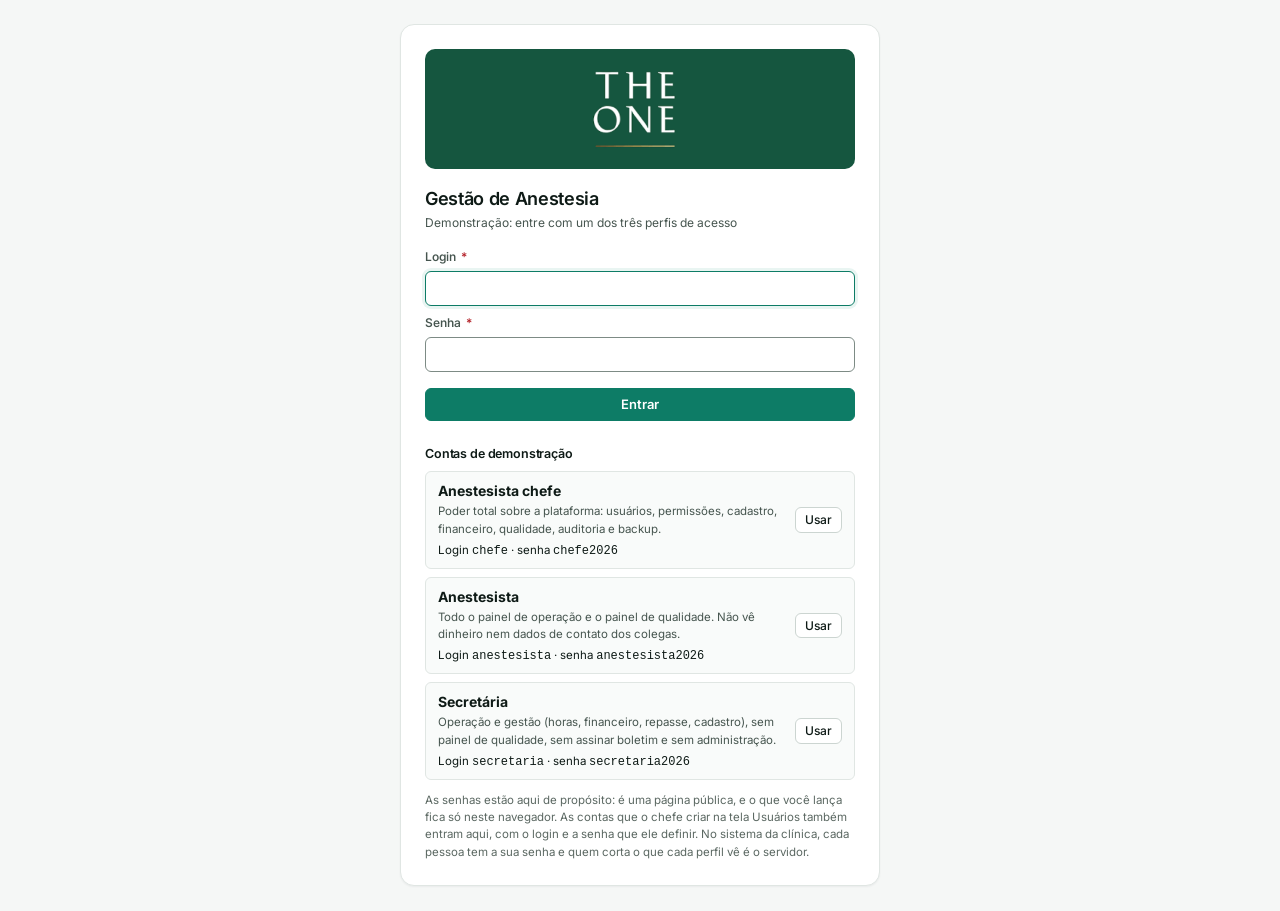
